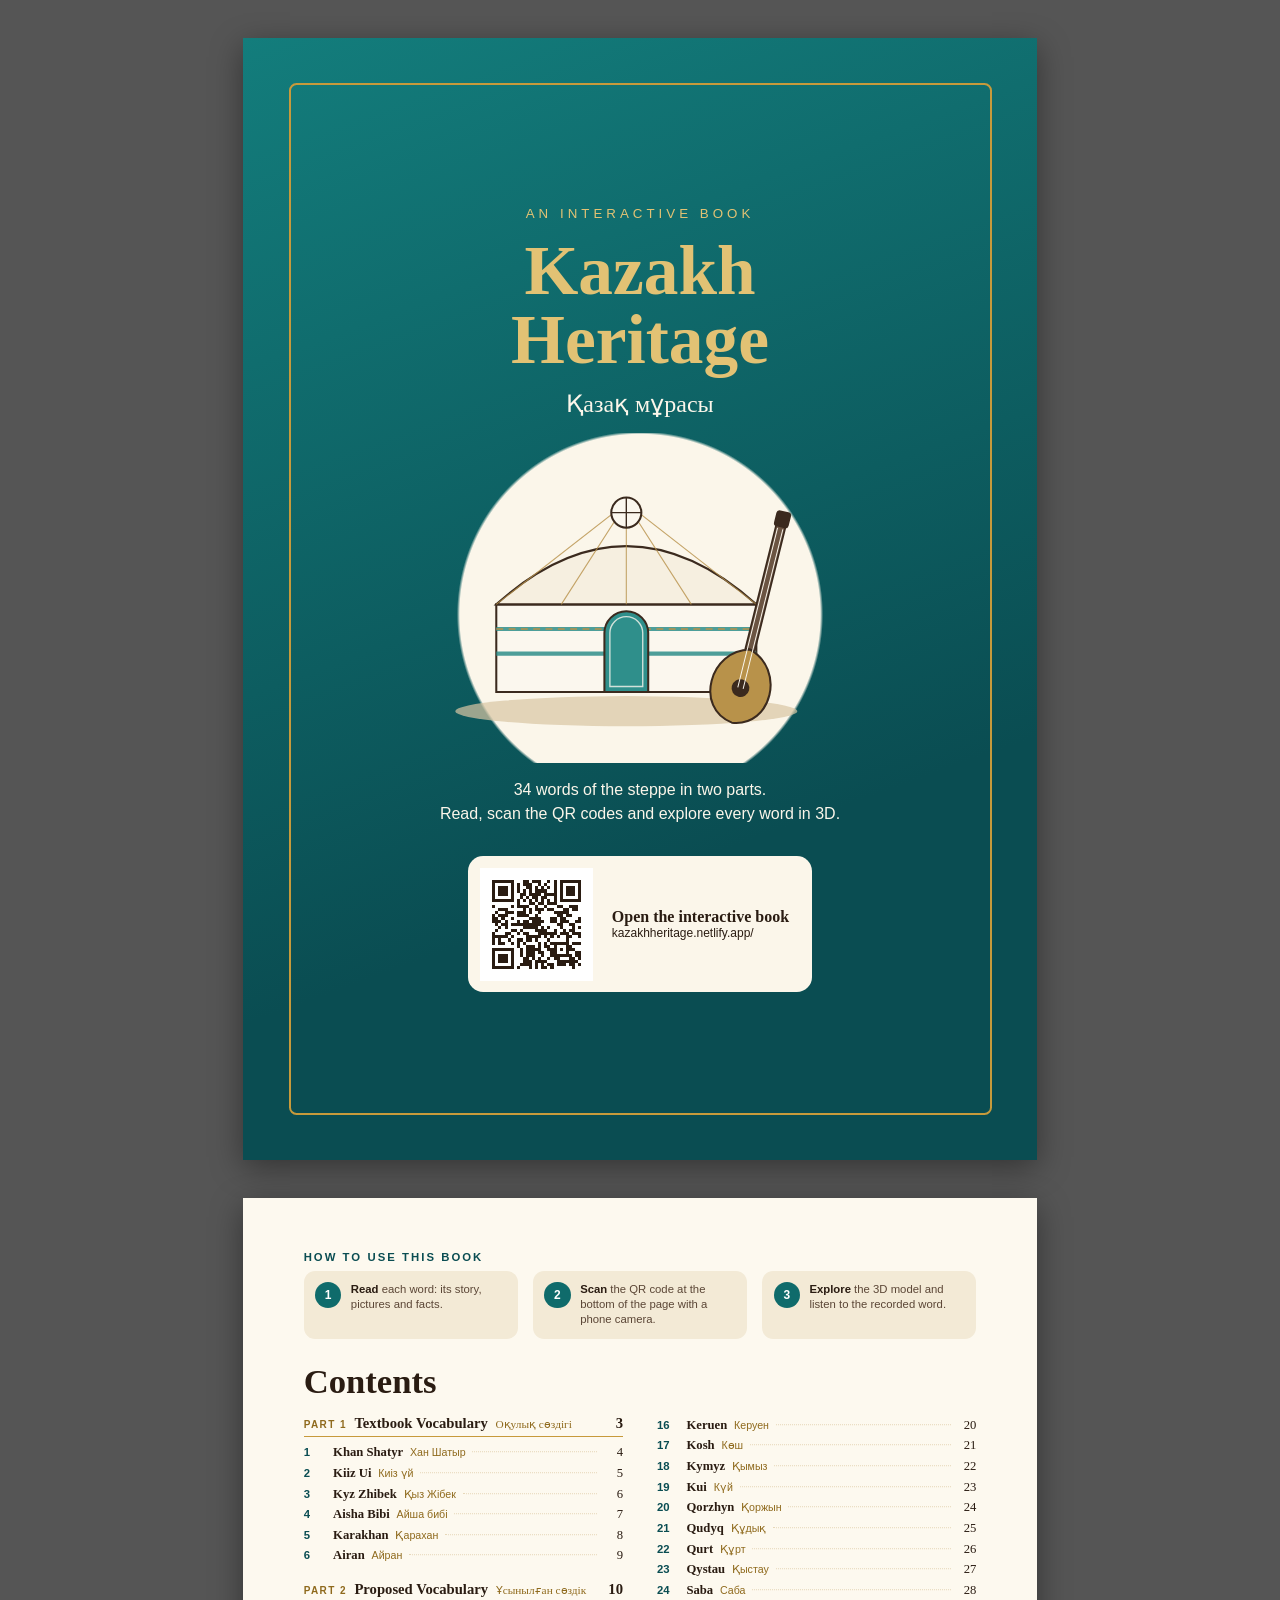
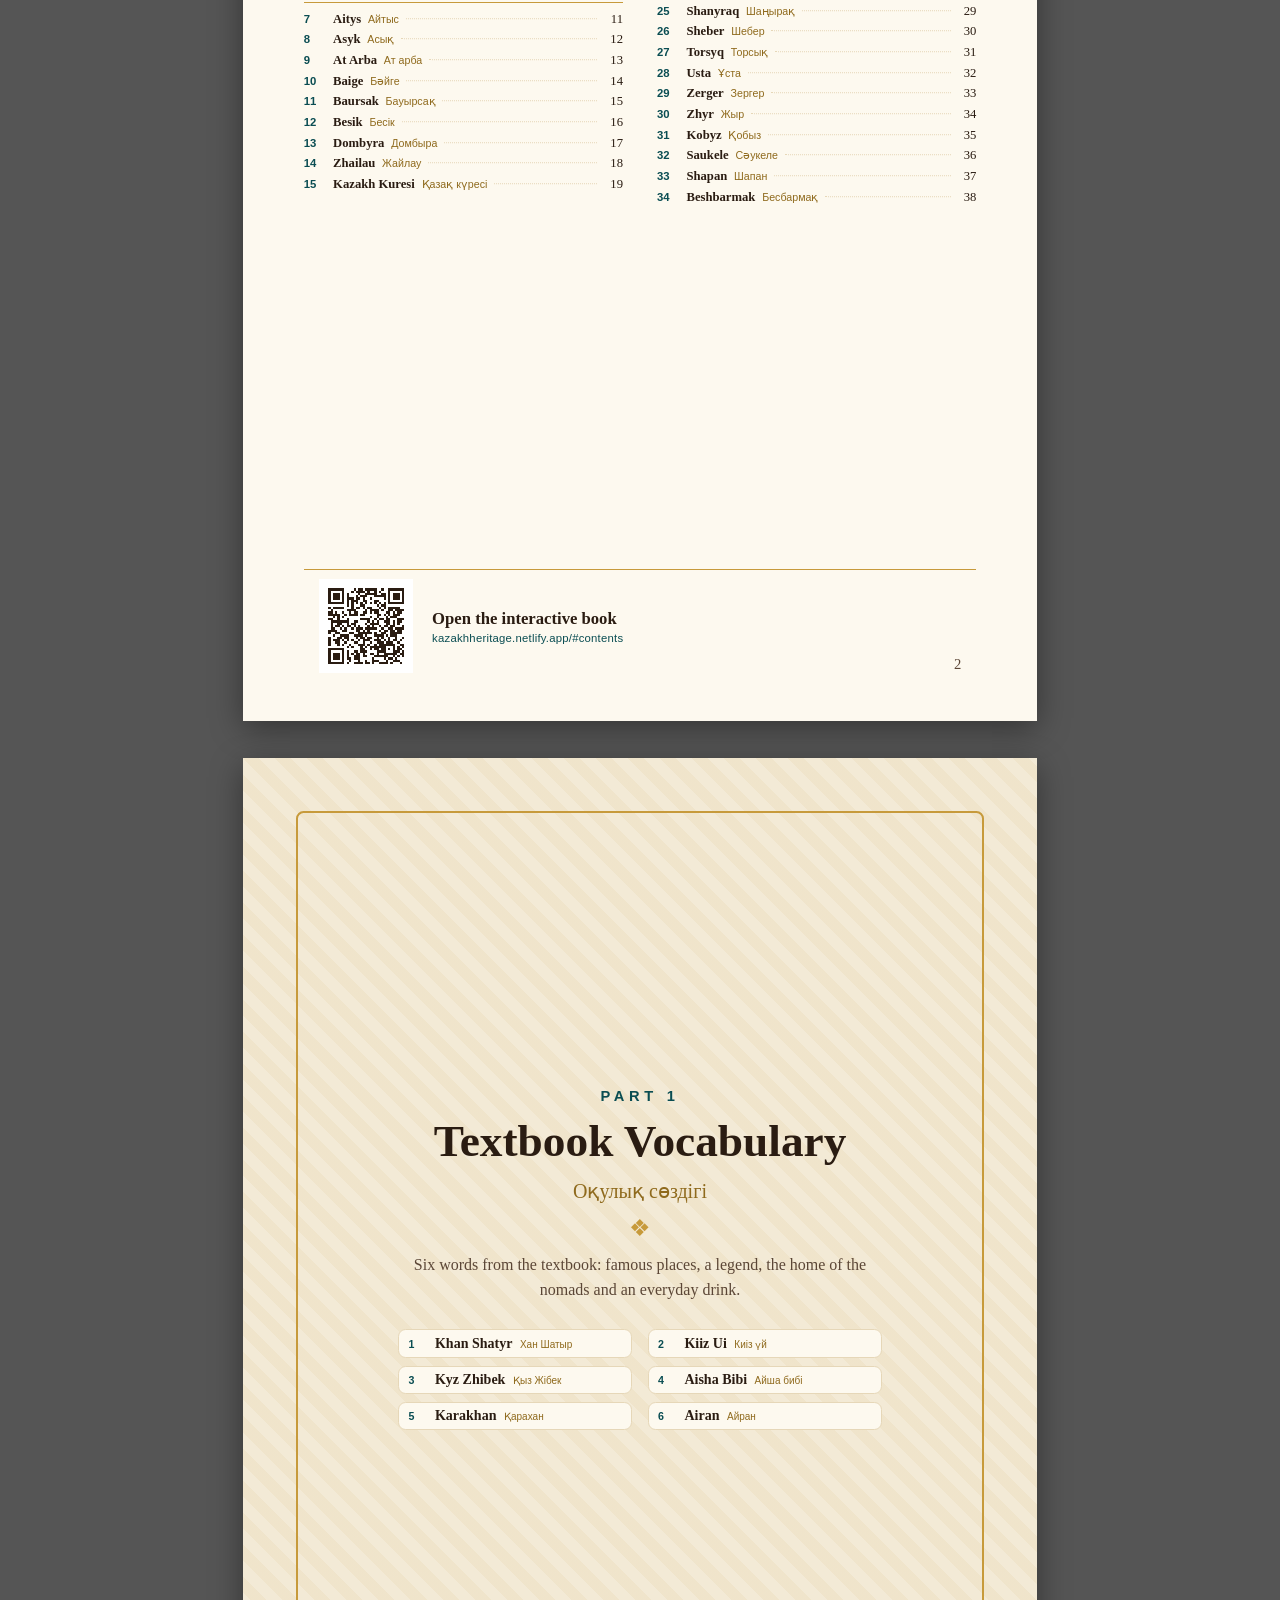
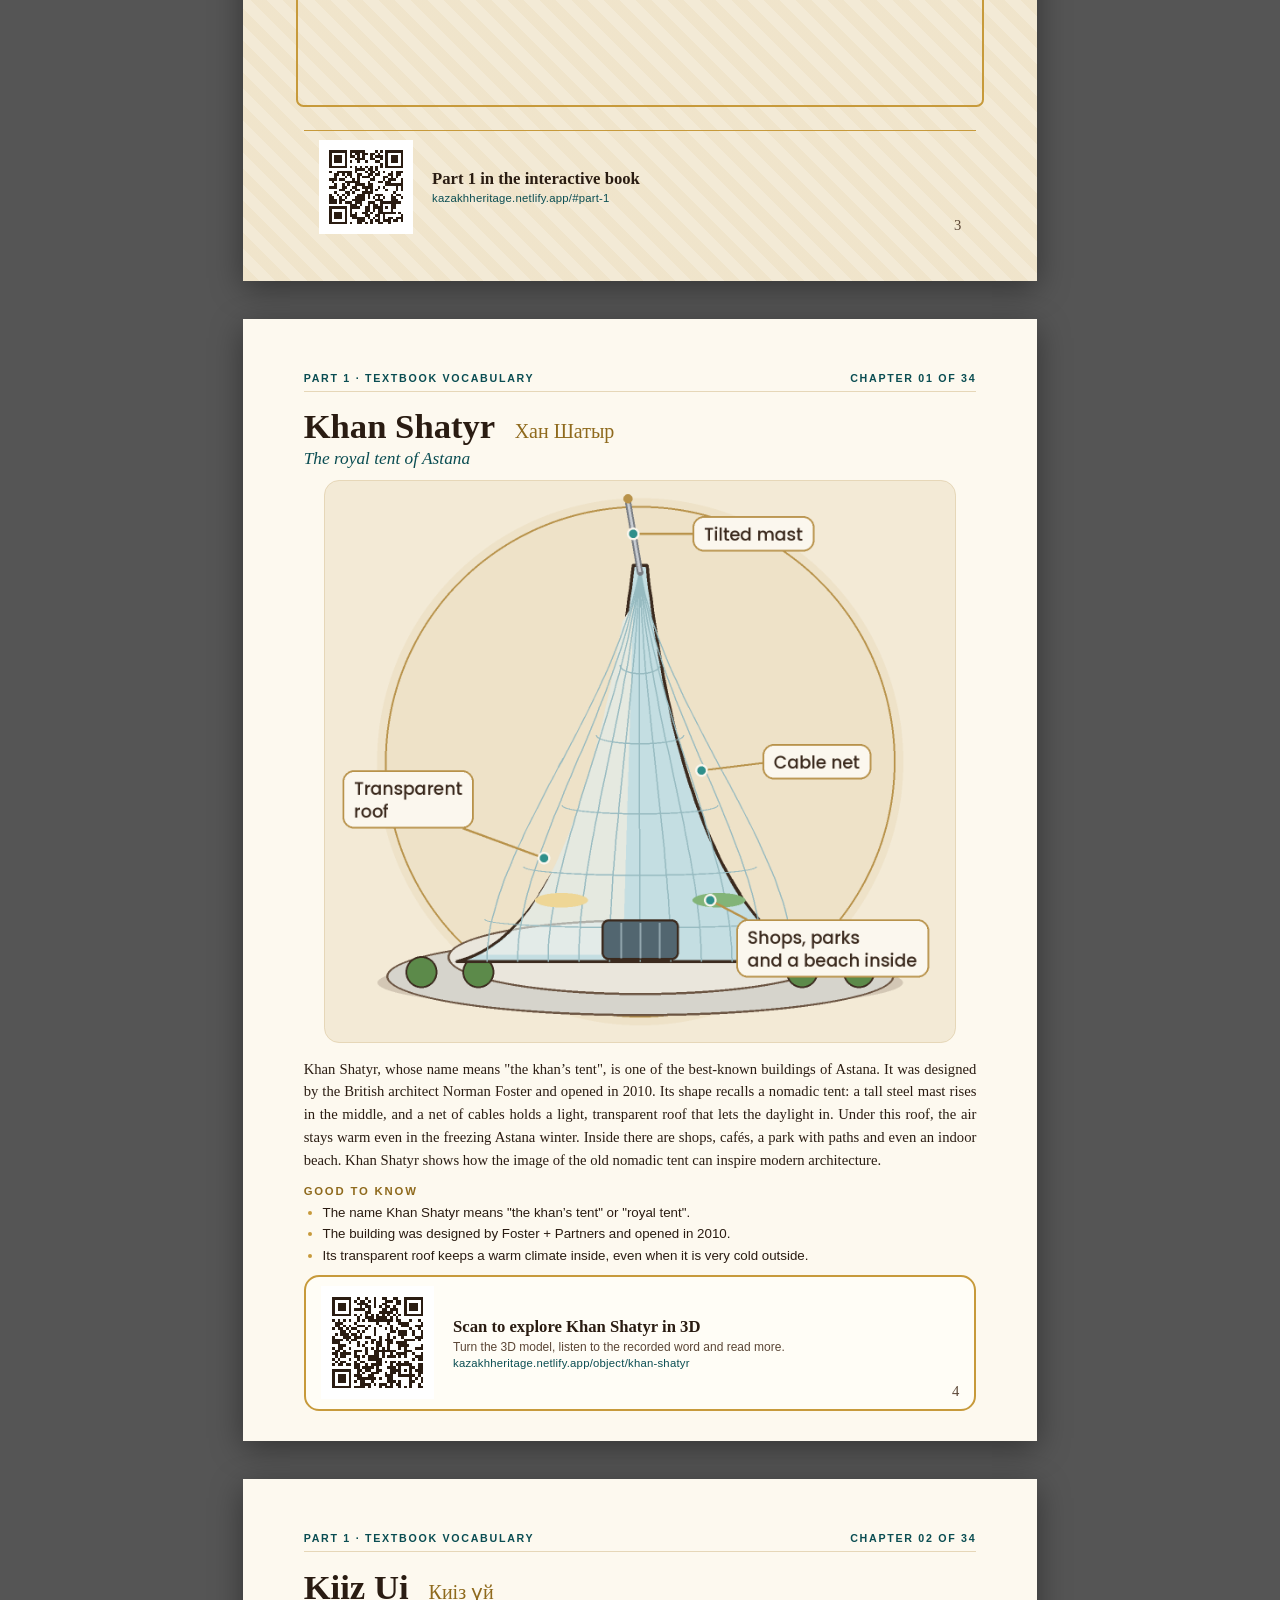
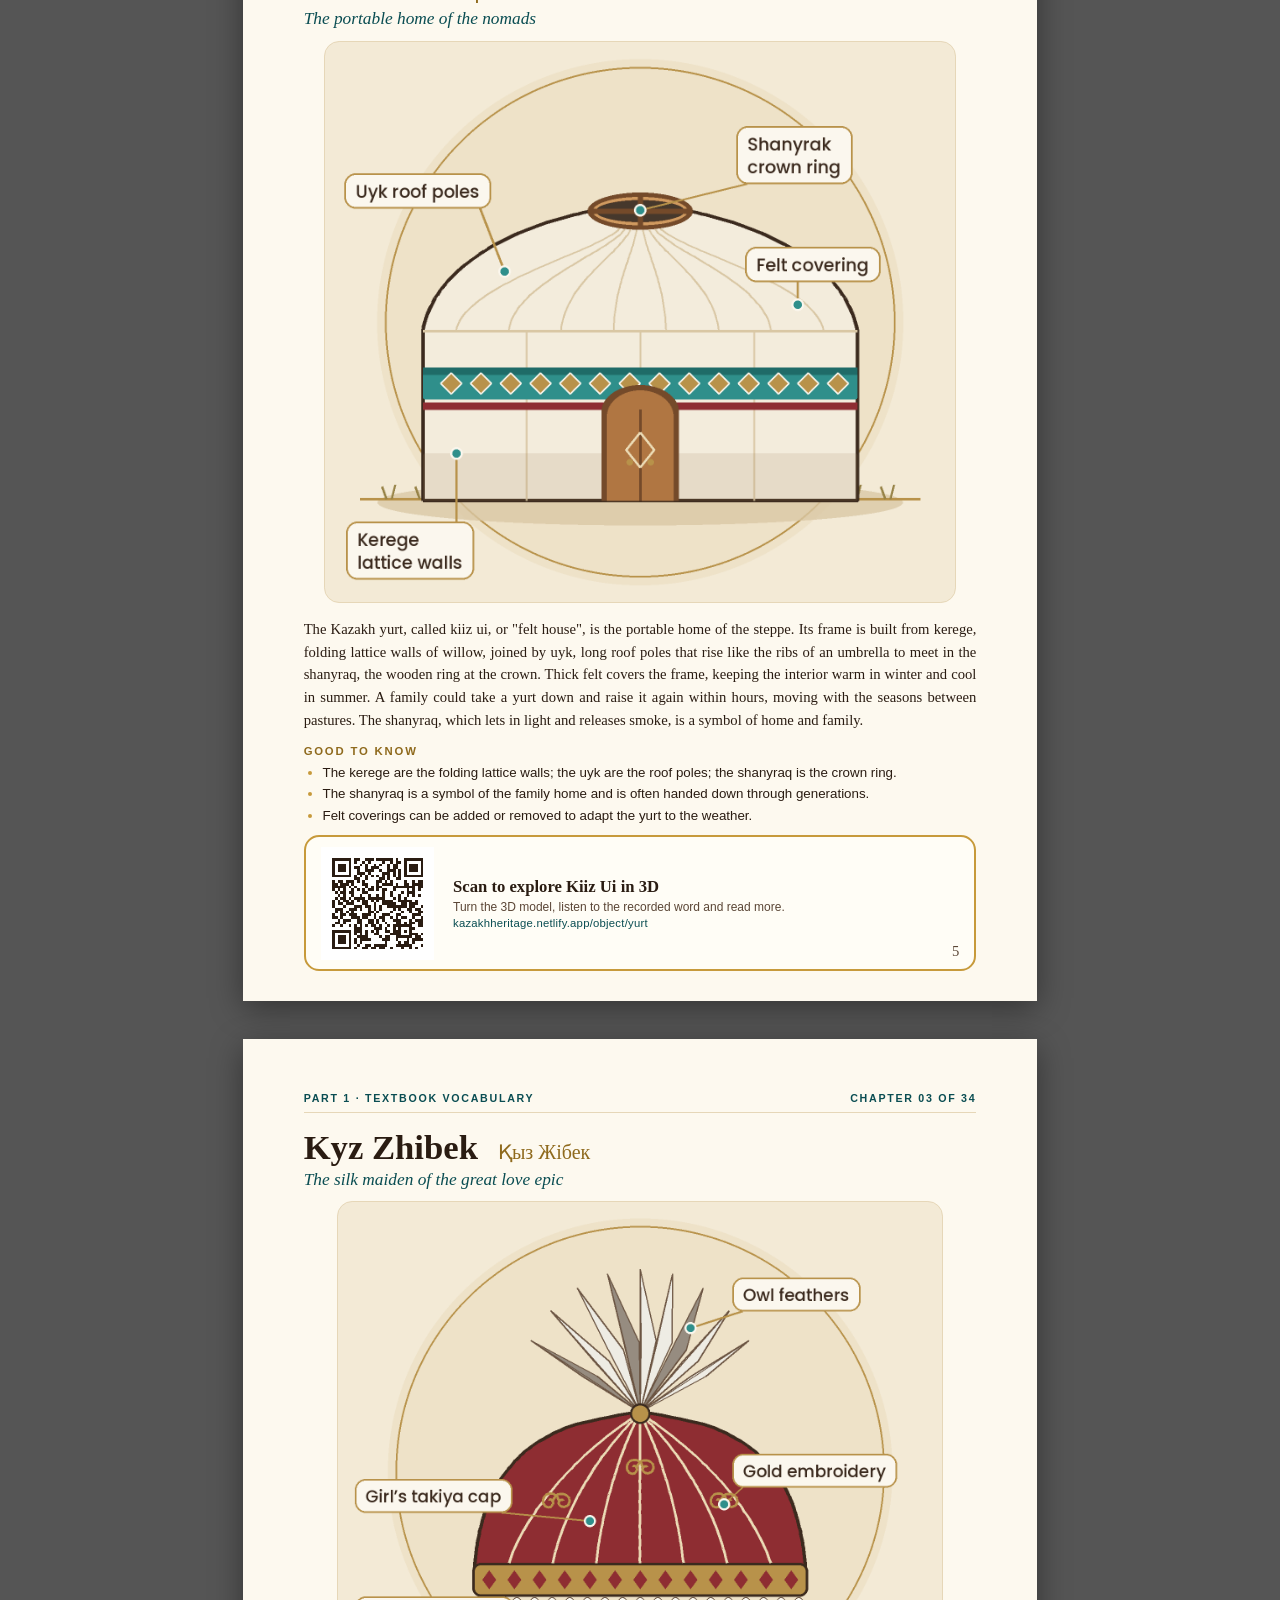
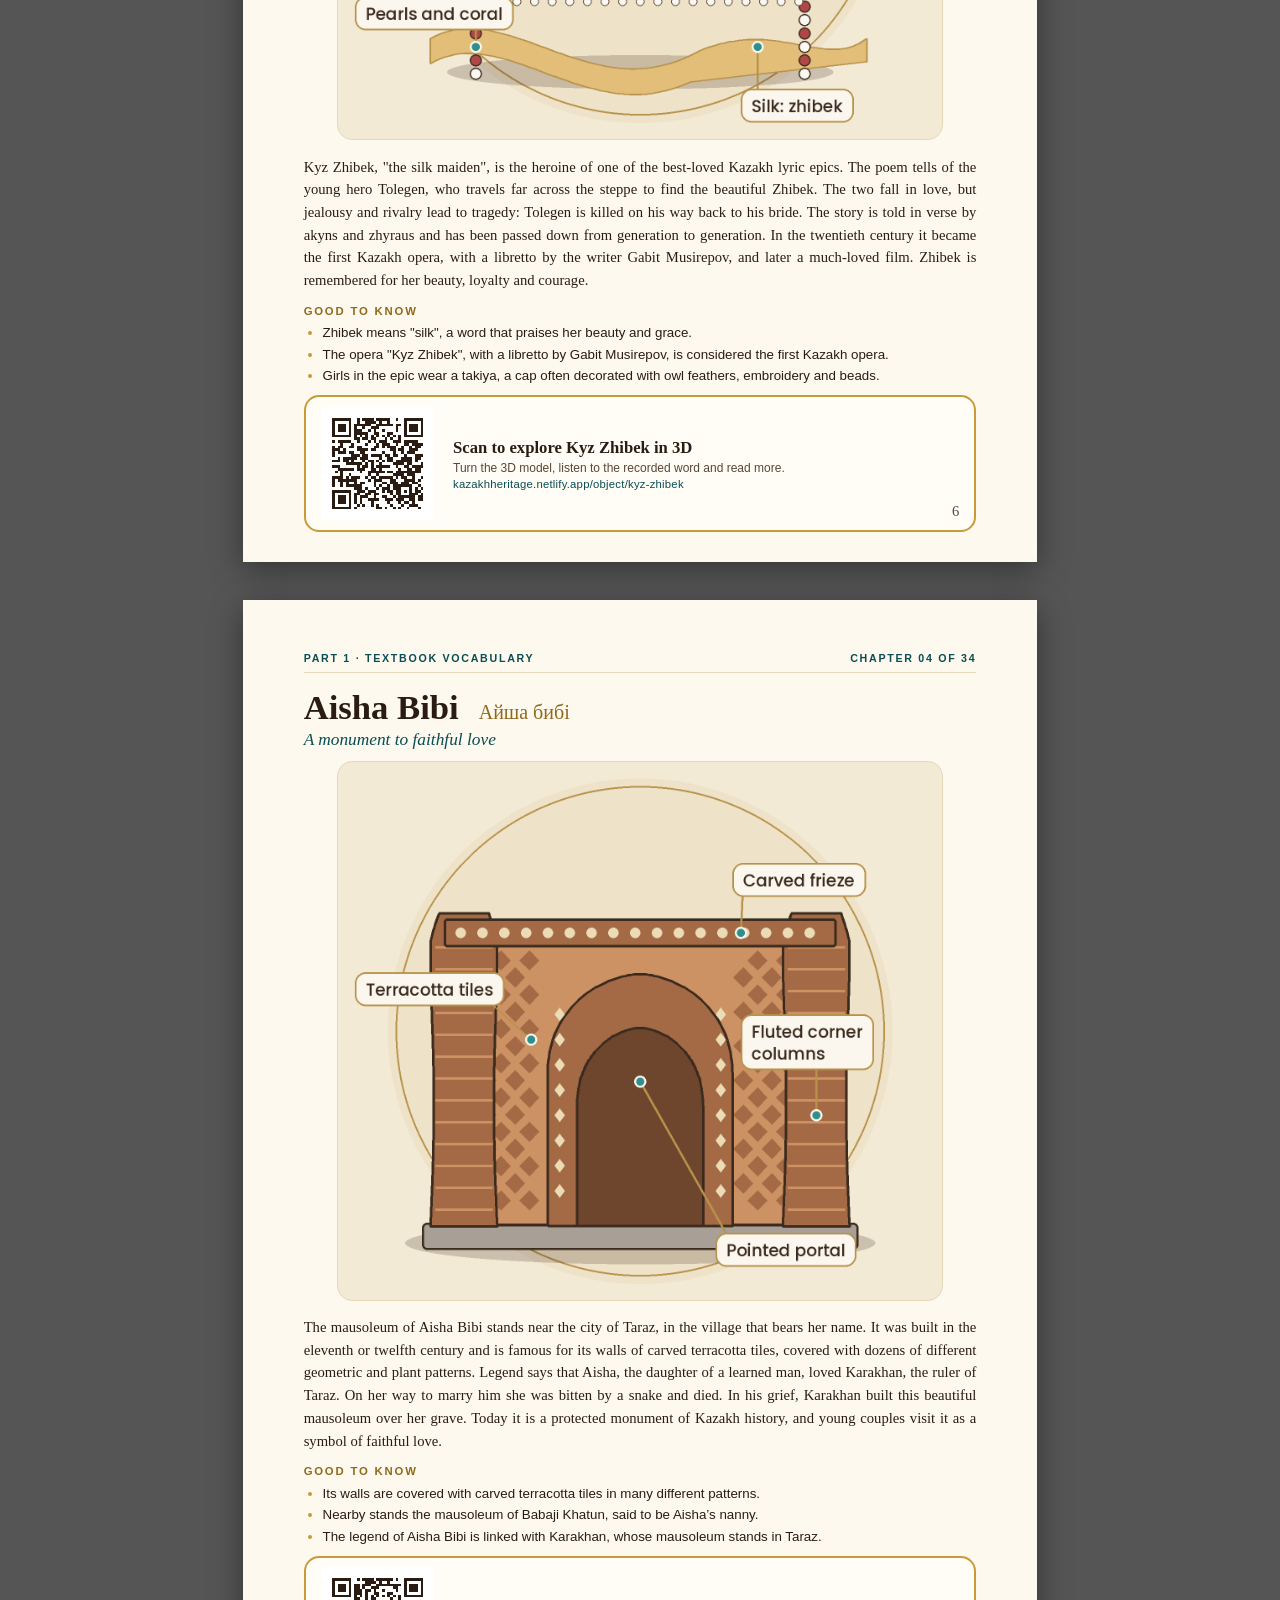
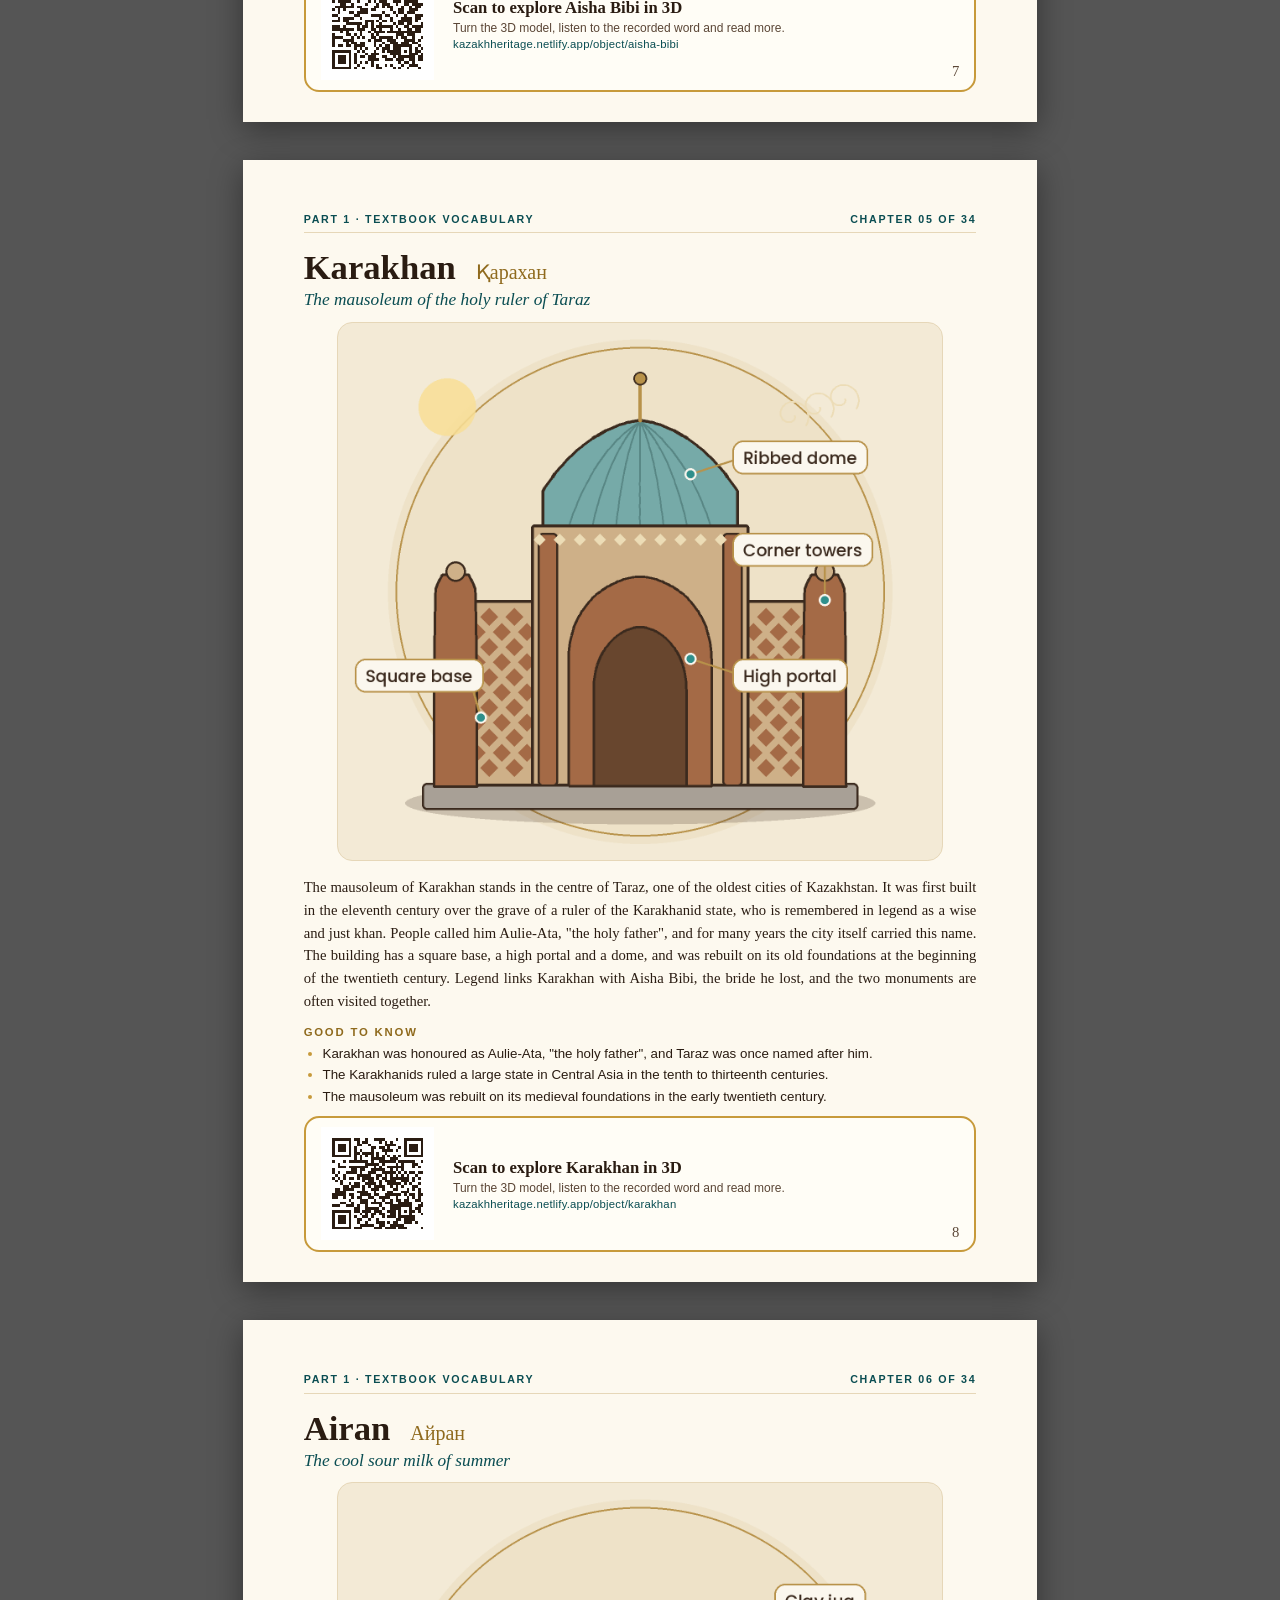
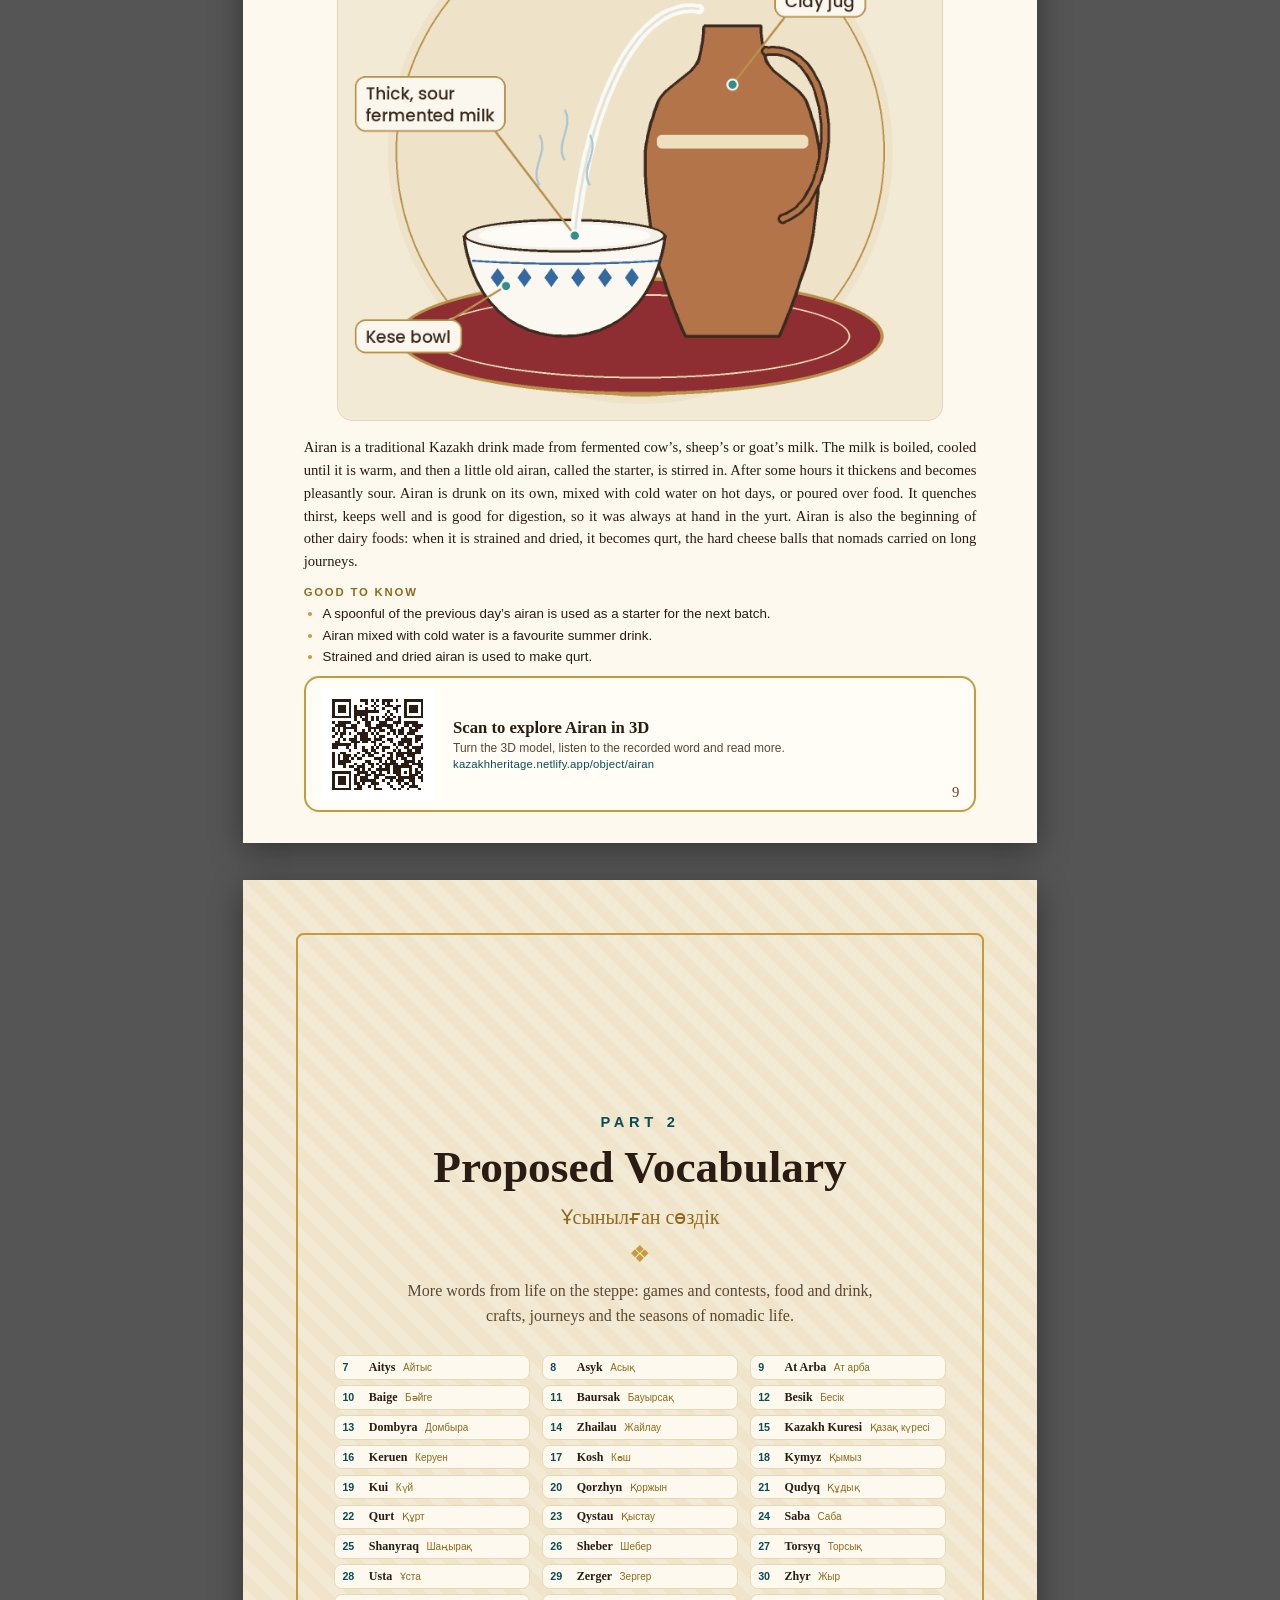
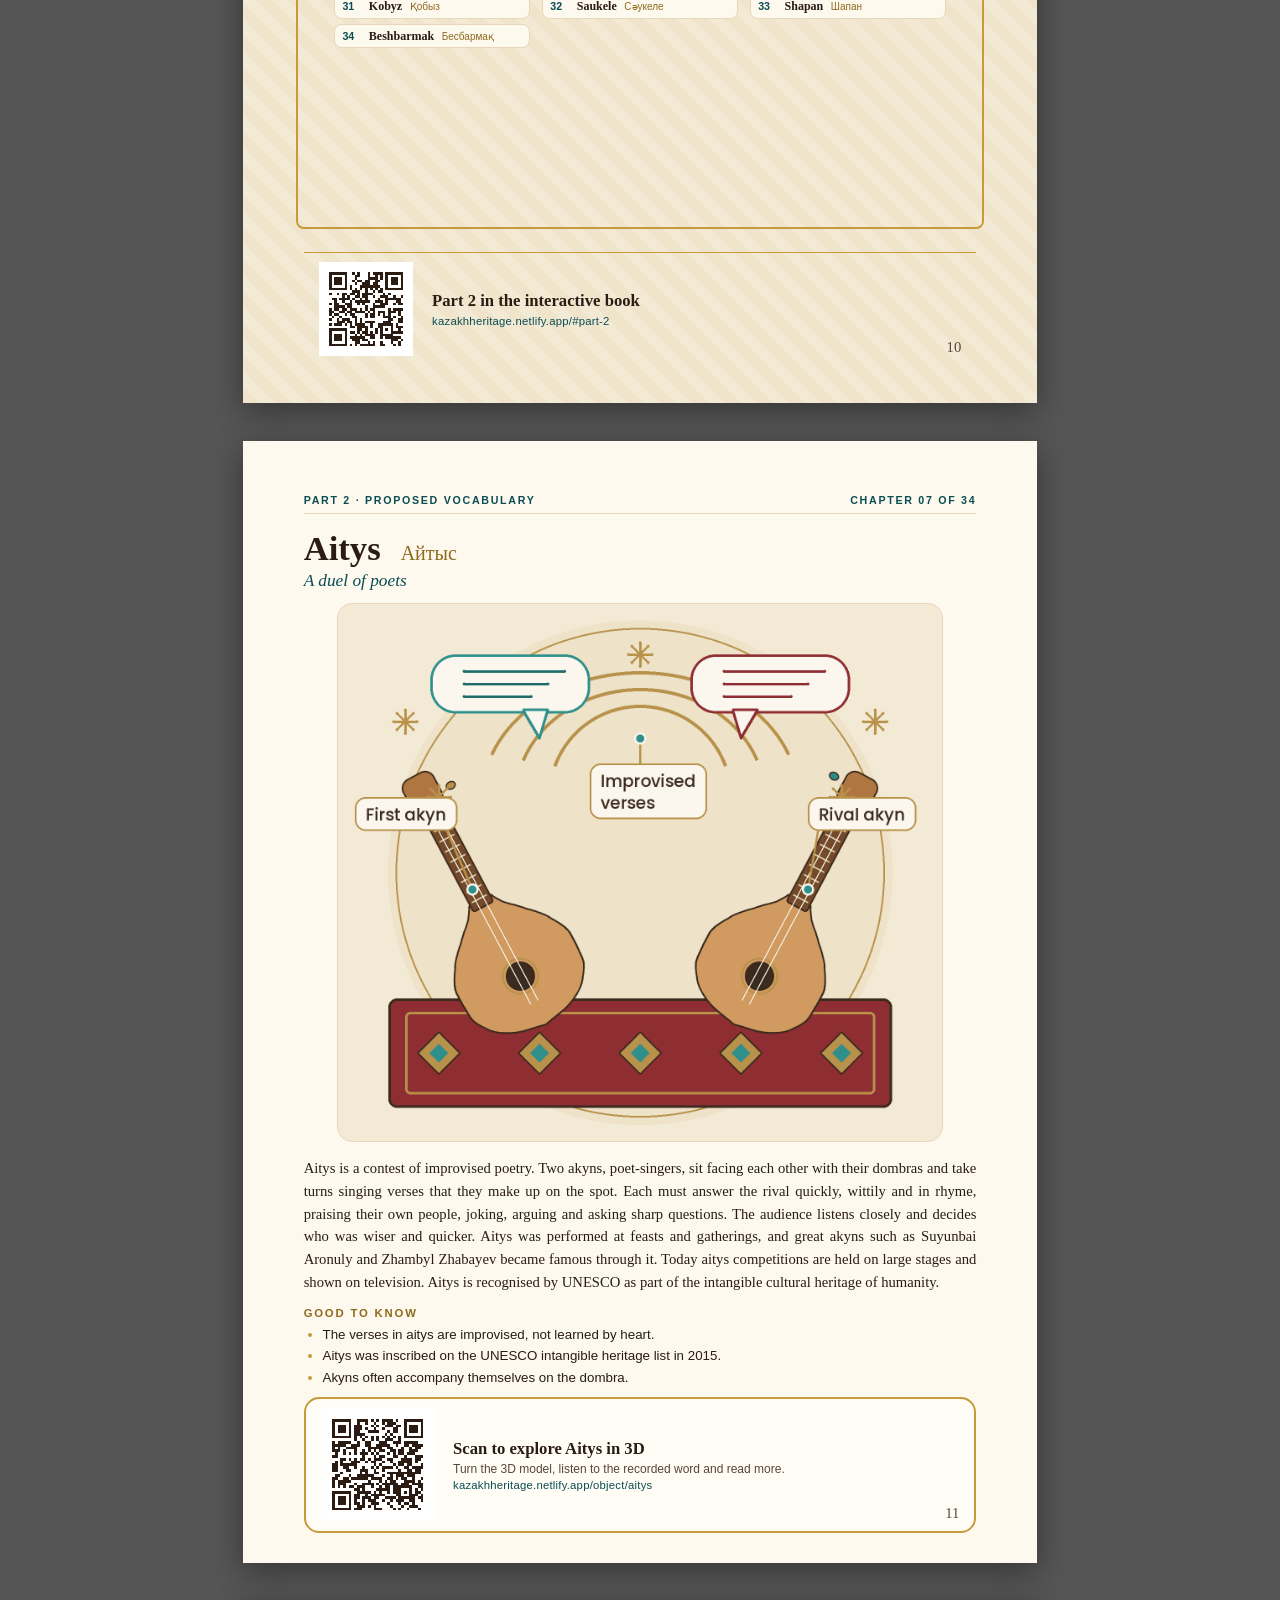
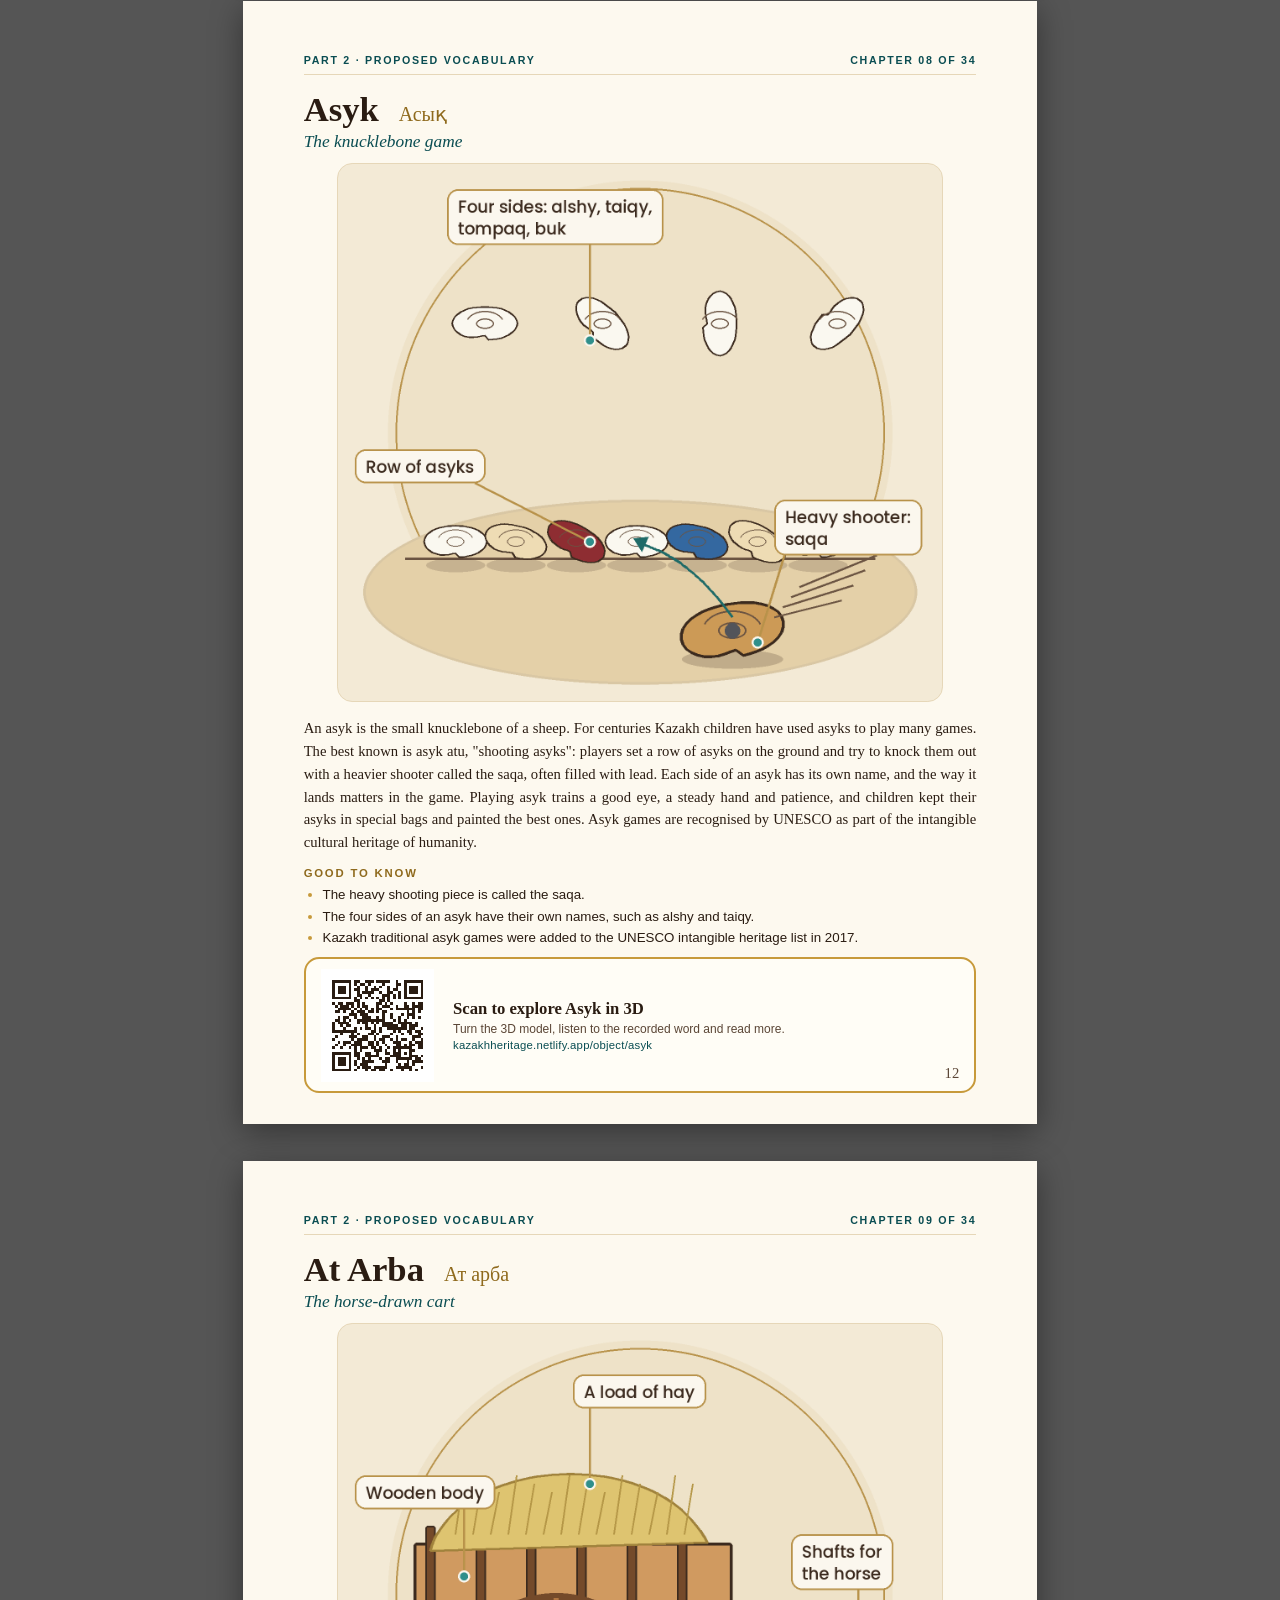
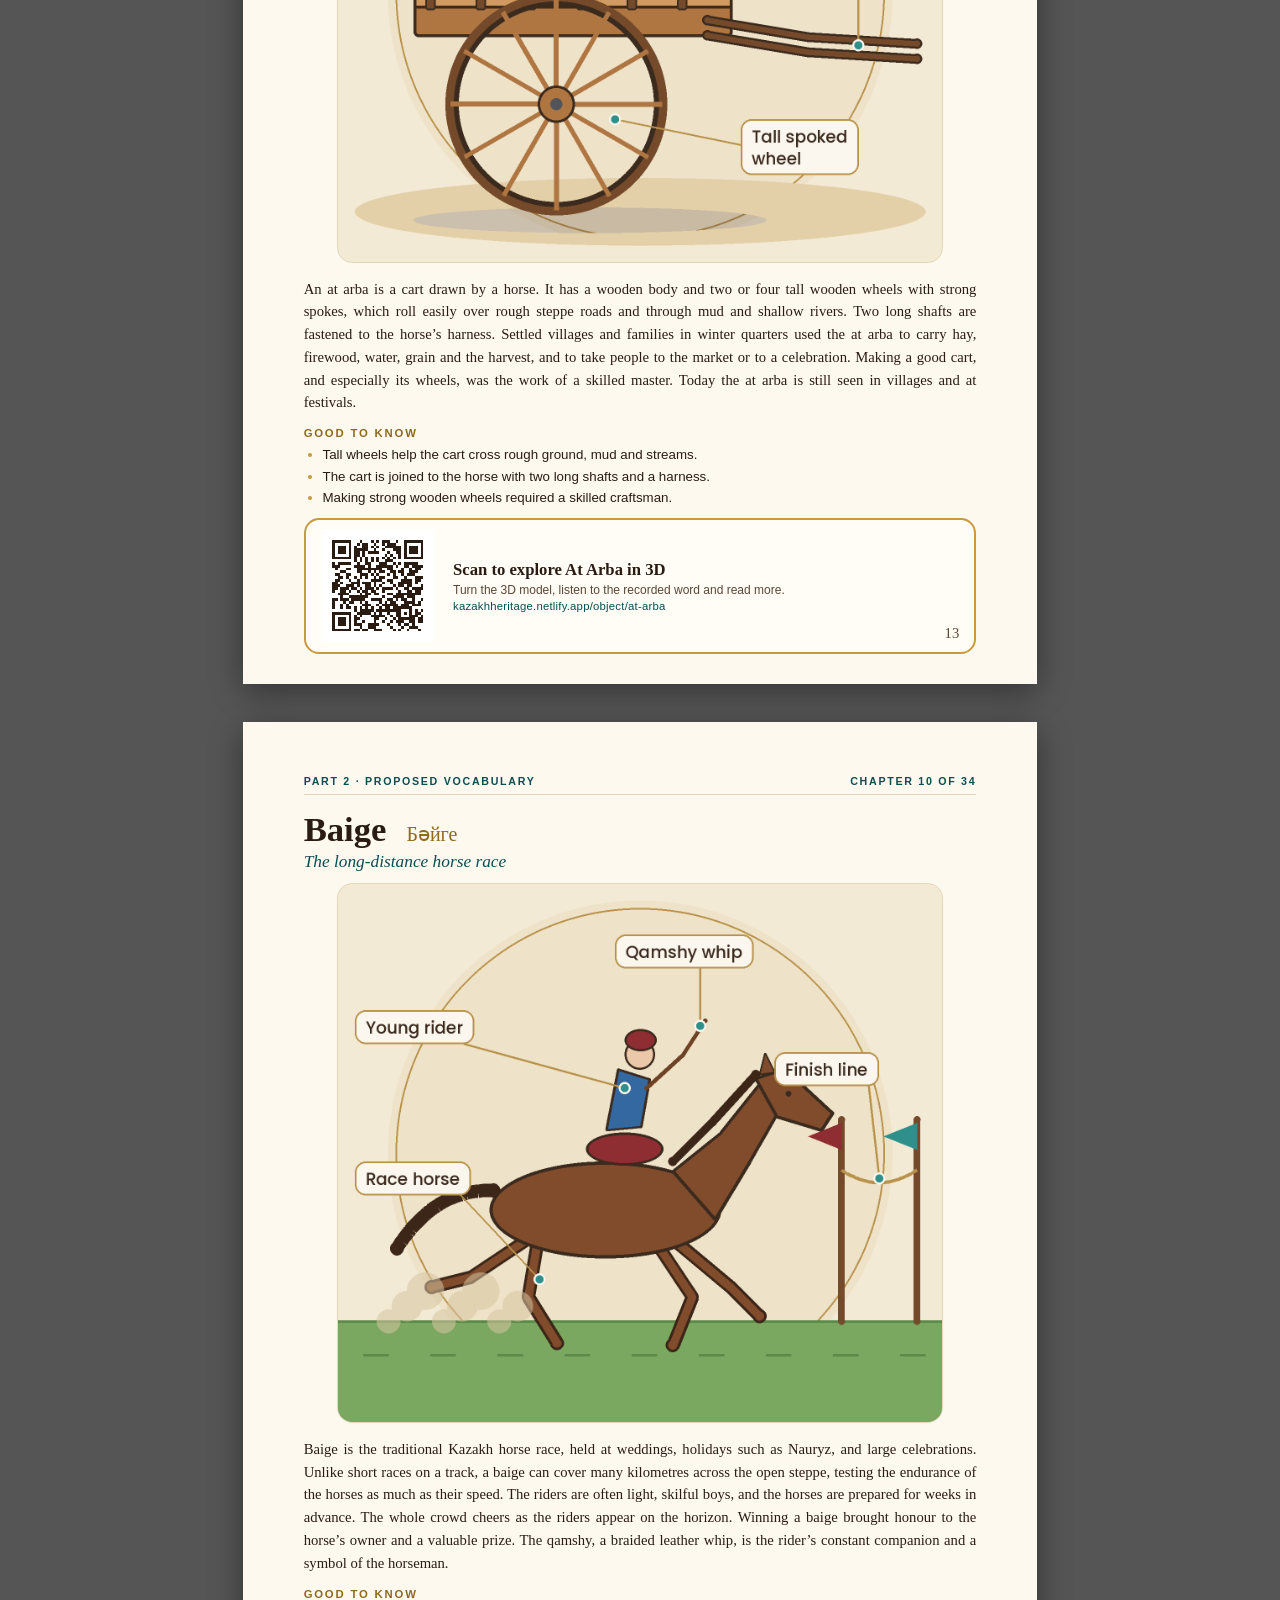
==== print/book.html @ deefb711 "Add printable A4 PDF with a QR code on every page Co-Authored-By: Claude Opus 5.5 <noreply@anthropic" ====
<!doctype html>
<html lang="en"><head><meta charset="utf-8">
<title>Kazakh Heritage — printable book</title>
<link rel="stylesheet" href="print.css">
</head><body>
<section class="page cover">
    <div class="frame">
      <p class="kick">An interactive book</p>
      <h1>Kazakh<br>Heritage</h1>
      <p class="native">Қазақ мұрасы</p>
      <div class="hero"><img src="../media/images/hero.svg" alt=""></div>
      <p class="sub">34 words of the steppe in two parts.<br>Read, scan the QR codes and explore every word in 3D.</p>
      <div class="cover-qr"><div class="qr"><svg xmlns="http://www.w3.org/2000/svg" viewBox="0 0 37 37" shape-rendering="crispEdges" role="img" aria-label="Open the interactive book"><rect width="37" height="37" fill="#ffffff"/><path d="M4,4h1v1h-1zM5,4h1v1h-1zM6,4h1v1h-1zM7,4h1v1h-1zM8,4h1v1h-1zM9,4h1v1h-1zM10,4h1v1h-1zM14,4h1v1h-1zM15,4h1v1h-1zM17,4h1v1h-1zM18,4h1v1h-1zM19,4h1v1h-1zM22,4h1v1h-1zM24,4h1v1h-1zM26,4h1v1h-1zM27,4h1v1h-1zM28,4h1v1h-1zM29,4h1v1h-1zM30,4h1v1h-1zM31,4h1v1h-1zM32,4h1v1h-1zM4,5h1v1h-1zM10,5h1v1h-1zM12,5h1v1h-1zM14,5h1v1h-1zM15,5h1v1h-1zM16,5h1v1h-1zM19,5h1v1h-1zM21,5h1v1h-1zM24,5h1v1h-1zM26,5h1v1h-1zM32,5h1v1h-1zM4,6h1v1h-1zM6,6h1v1h-1zM7,6h1v1h-1zM8,6h1v1h-1zM10,6h1v1h-1zM12,6h1v1h-1zM15,6h1v1h-1zM16,6h1v1h-1zM18,6h1v1h-1zM20,6h1v1h-1zM22,6h1v1h-1zM24,6h1v1h-1zM26,6h1v1h-1zM28,6h1v1h-1zM29,6h1v1h-1zM30,6h1v1h-1zM32,6h1v1h-1zM4,7h1v1h-1zM6,7h1v1h-1zM7,7h1v1h-1zM8,7h1v1h-1zM10,7h1v1h-1zM12,7h1v1h-1zM14,7h1v1h-1zM16,7h1v1h-1zM18,7h1v1h-1zM19,7h1v1h-1zM20,7h1v1h-1zM21,7h1v1h-1zM24,7h1v1h-1zM26,7h1v1h-1zM28,7h1v1h-1zM29,7h1v1h-1zM30,7h1v1h-1zM32,7h1v1h-1zM4,8h1v1h-1zM6,8h1v1h-1zM7,8h1v1h-1zM8,8h1v1h-1zM10,8h1v1h-1zM13,8h1v1h-1zM14,8h1v1h-1zM16,8h1v1h-1zM17,8h1v1h-1zM18,8h1v1h-1zM19,8h1v1h-1zM21,8h1v1h-1zM22,8h1v1h-1zM23,8h1v1h-1zM24,8h1v1h-1zM26,8h1v1h-1zM28,8h1v1h-1zM29,8h1v1h-1zM30,8h1v1h-1zM32,8h1v1h-1zM4,9h1v1h-1zM10,9h1v1h-1zM13,9h1v1h-1zM15,9h1v1h-1zM17,9h1v1h-1zM18,9h1v1h-1zM20,9h1v1h-1zM21,9h1v1h-1zM24,9h1v1h-1zM26,9h1v1h-1zM32,9h1v1h-1zM4,10h1v1h-1zM5,10h1v1h-1zM6,10h1v1h-1zM7,10h1v1h-1zM8,10h1v1h-1zM9,10h1v1h-1zM10,10h1v1h-1zM12,10h1v1h-1zM14,10h1v1h-1zM16,10h1v1h-1zM18,10h1v1h-1zM20,10h1v1h-1zM22,10h1v1h-1zM24,10h1v1h-1zM26,10h1v1h-1zM27,10h1v1h-1zM28,10h1v1h-1zM29,10h1v1h-1zM30,10h1v1h-1zM31,10h1v1h-1zM32,10h1v1h-1zM12,11h1v1h-1zM16,11h1v1h-1zM17,11h1v1h-1zM19,11h1v1h-1zM20,11h1v1h-1zM22,11h1v1h-1zM23,11h1v1h-1zM24,11h1v1h-1zM4,12h1v1h-1zM10,12h1v1h-1zM12,12h1v1h-1zM13,12h1v1h-1zM14,12h1v1h-1zM15,12h1v1h-1zM18,12h1v1h-1zM21,12h1v1h-1zM25,12h1v1h-1zM26,12h1v1h-1zM29,12h1v1h-1zM30,12h1v1h-1zM31,12h1v1h-1zM6,13h1v1h-1zM7,13h1v1h-1zM8,13h1v1h-1zM14,13h1v1h-1zM16,13h1v1h-1zM18,13h1v1h-1zM19,13h1v1h-1zM20,13h1v1h-1zM22,13h1v1h-1zM23,13h1v1h-1zM27,13h1v1h-1zM28,13h1v1h-1zM30,13h1v1h-1zM31,13h1v1h-1zM5,14h1v1h-1zM8,14h1v1h-1zM9,14h1v1h-1zM10,14h1v1h-1zM12,14h1v1h-1zM13,14h1v1h-1zM14,14h1v1h-1zM16,14h1v1h-1zM19,14h1v1h-1zM24,14h1v1h-1zM25,14h1v1h-1zM26,14h1v1h-1zM27,14h1v1h-1zM28,14h1v1h-1zM4,15h1v1h-1zM6,15h1v1h-1zM7,15h1v1h-1zM8,15h1v1h-1zM12,15h1v1h-1zM13,15h1v1h-1zM14,15h1v1h-1zM15,15h1v1h-1zM18,15h1v1h-1zM25,15h1v1h-1zM26,15h1v1h-1zM28,15h1v1h-1zM29,15h1v1h-1zM4,16h1v1h-1zM5,16h1v1h-1zM7,16h1v1h-1zM10,16h1v1h-1zM16,16h1v1h-1zM17,16h1v1h-1zM18,16h1v1h-1zM19,16h1v1h-1zM23,16h1v1h-1zM24,16h1v1h-1zM26,16h1v1h-1zM27,16h1v1h-1zM32,16h1v1h-1zM4,17h1v1h-1zM5,17h1v1h-1zM6,17h1v1h-1zM8,17h1v1h-1zM12,17h1v1h-1zM14,17h1v1h-1zM15,17h1v1h-1zM17,17h1v1h-1zM18,17h1v1h-1zM19,17h1v1h-1zM20,17h1v1h-1zM23,17h1v1h-1zM24,17h1v1h-1zM26,17h1v1h-1zM27,17h1v1h-1zM28,17h1v1h-1zM31,17h1v1h-1zM32,17h1v1h-1zM5,18h1v1h-1zM7,18h1v1h-1zM8,18h1v1h-1zM10,18h1v1h-1zM11,18h1v1h-1zM12,18h1v1h-1zM13,18h1v1h-1zM14,18h1v1h-1zM15,18h1v1h-1zM16,18h1v1h-1zM17,18h1v1h-1zM18,18h1v1h-1zM19,18h1v1h-1zM25,18h1v1h-1zM26,18h1v1h-1zM29,18h1v1h-1zM30,18h1v1h-1zM6,19h1v1h-1zM8,19h1v1h-1zM14,19h1v1h-1zM15,19h1v1h-1zM16,19h1v1h-1zM17,19h1v1h-1zM18,19h1v1h-1zM20,19h1v1h-1zM22,19h1v1h-1zM26,19h1v1h-1zM30,19h1v1h-1zM32,19h1v1h-1zM5,20h1v1h-1zM10,20h1v1h-1zM11,20h1v1h-1zM13,20h1v1h-1zM18,20h1v1h-1zM19,20h1v1h-1zM20,20h1v1h-1zM21,20h1v1h-1zM24,20h1v1h-1zM27,20h1v1h-1zM29,20h1v1h-1zM30,20h1v1h-1zM4,21h1v1h-1zM8,21h1v1h-1zM9,21h1v1h-1zM12,21h1v1h-1zM14,21h1v1h-1zM15,21h1v1h-1zM19,21h1v1h-1zM20,21h1v1h-1zM21,21h1v1h-1zM22,21h1v1h-1zM23,21h1v1h-1zM24,21h1v1h-1zM26,21h1v1h-1zM27,21h1v1h-1zM28,21h1v1h-1zM30,21h1v1h-1zM31,21h1v1h-1zM32,21h1v1h-1zM4,22h1v1h-1zM5,22h1v1h-1zM6,22h1v1h-1zM7,22h1v1h-1zM8,22h1v1h-1zM10,22h1v1h-1zM15,22h1v1h-1zM16,22h1v1h-1zM17,22h1v1h-1zM18,22h1v1h-1zM19,22h1v1h-1zM21,22h1v1h-1zM23,22h1v1h-1zM25,22h1v1h-1zM28,22h1v1h-1zM29,22h1v1h-1zM32,22h1v1h-1zM4,23h1v1h-1zM6,23h1v1h-1zM9,23h1v1h-1zM12,23h1v1h-1zM13,23h1v1h-1zM15,23h1v1h-1zM16,23h1v1h-1zM18,23h1v1h-1zM22,23h1v1h-1zM28,23h1v1h-1zM4,24h1v1h-1zM6,24h1v1h-1zM7,24h1v1h-1zM10,24h1v1h-1zM12,24h1v1h-1zM14,24h1v1h-1zM19,24h1v1h-1zM21,24h1v1h-1zM23,24h1v1h-1zM24,24h1v1h-1zM25,24h1v1h-1zM26,24h1v1h-1zM27,24h1v1h-1zM28,24h1v1h-1zM30,24h1v1h-1zM31,24h1v1h-1zM32,24h1v1h-1zM12,25h1v1h-1zM15,25h1v1h-1zM16,25h1v1h-1zM17,25h1v1h-1zM19,25h1v1h-1zM21,25h1v1h-1zM22,25h1v1h-1zM24,25h1v1h-1zM28,25h1v1h-1zM29,25h1v1h-1zM4,26h1v1h-1zM5,26h1v1h-1zM6,26h1v1h-1zM7,26h1v1h-1zM8,26h1v1h-1zM9,26h1v1h-1zM10,26h1v1h-1zM13,26h1v1h-1zM15,26h1v1h-1zM16,26h1v1h-1zM17,26h1v1h-1zM18,26h1v1h-1zM19,26h1v1h-1zM22,26h1v1h-1zM23,26h1v1h-1zM24,26h1v1h-1zM26,26h1v1h-1zM28,26h1v1h-1zM29,26h1v1h-1zM30,26h1v1h-1zM4,27h1v1h-1zM10,27h1v1h-1zM13,27h1v1h-1zM15,27h1v1h-1zM16,27h1v1h-1zM17,27h1v1h-1zM19,27h1v1h-1zM20,27h1v1h-1zM23,27h1v1h-1zM24,27h1v1h-1zM28,27h1v1h-1zM31,27h1v1h-1zM32,27h1v1h-1zM4,28h1v1h-1zM6,28h1v1h-1zM7,28h1v1h-1zM8,28h1v1h-1zM10,28h1v1h-1zM13,28h1v1h-1zM15,28h1v1h-1zM16,28h1v1h-1zM17,28h1v1h-1zM20,28h1v1h-1zM23,28h1v1h-1zM24,28h1v1h-1zM25,28h1v1h-1zM26,28h1v1h-1zM27,28h1v1h-1zM28,28h1v1h-1zM29,28h1v1h-1zM31,28h1v1h-1zM32,28h1v1h-1zM4,29h1v1h-1zM6,29h1v1h-1zM7,29h1v1h-1zM8,29h1v1h-1zM10,29h1v1h-1zM14,29h1v1h-1zM15,29h1v1h-1zM17,29h1v1h-1zM19,29h1v1h-1zM22,29h1v1h-1zM24,29h1v1h-1zM25,29h1v1h-1zM29,29h1v1h-1zM30,29h1v1h-1zM32,29h1v1h-1zM4,30h1v1h-1zM6,30h1v1h-1zM7,30h1v1h-1zM8,30h1v1h-1zM10,30h1v1h-1zM14,30h1v1h-1zM15,30h1v1h-1zM16,30h1v1h-1zM18,30h1v1h-1zM19,30h1v1h-1zM20,30h1v1h-1zM21,30h1v1h-1zM25,30h1v1h-1zM26,30h1v1h-1zM27,30h1v1h-1zM28,30h1v1h-1zM29,30h1v1h-1zM30,30h1v1h-1zM31,30h1v1h-1zM4,31h1v1h-1zM10,31h1v1h-1zM13,31h1v1h-1zM14,31h1v1h-1zM15,31h1v1h-1zM16,31h1v1h-1zM18,31h1v1h-1zM20,31h1v1h-1zM22,31h1v1h-1zM23,31h1v1h-1zM25,31h1v1h-1zM26,31h1v1h-1zM27,31h1v1h-1zM29,31h1v1h-1zM30,31h1v1h-1zM32,31h1v1h-1zM4,32h1v1h-1zM5,32h1v1h-1zM6,32h1v1h-1zM7,32h1v1h-1zM8,32h1v1h-1zM9,32h1v1h-1zM10,32h1v1h-1zM12,32h1v1h-1zM16,32h1v1h-1zM18,32h1v1h-1zM20,32h1v1h-1zM21,32h1v1h-1zM23,32h1v1h-1zM30,32h1v1h-1z" fill="#2a1c12"/></svg></div><p><strong>Open the interactive book</strong><br>kazakhheritage.netlify.app/</p></div>
    </div>
  </section>
<section class="page">
    <div class="body">
      <p class="kicker">How to use this book</p>
      <div class="how">
        <div><b>1</b><p><strong>Read</strong> each word: its story, pictures and facts.</p></div>
        <div><b>2</b><p><strong>Scan</strong> the QR code at the bottom of the page with a phone camera.</p></div>
        <div><b>3</b><p><strong>Explore</strong> the 3D model and listen to the recorded word.</p></div>
      </div>
      <h2 class="title">Contents</h2>
      <div class="toc-cols">
    <div class="toc-part"><span>Part 1</span> Textbook Vocabulary <em lang="kk">Оқулық сөздігі</em><b>3</b></div>
    <ol class="toc">
      <li><span class="n">1</span><span class="t">Khan Shatyr</span><span class="k" lang="kk">Хан Шатыр</span><span class="dots"></span><span class="pg">4</span></li>
      <li><span class="n">2</span><span class="t">Kiiz Ui</span><span class="k" lang="kk">Киіз үй</span><span class="dots"></span><span class="pg">5</span></li>
      <li><span class="n">3</span><span class="t">Kyz Zhibek</span><span class="k" lang="kk">Қыз Жібек</span><span class="dots"></span><span class="pg">6</span></li>
      <li><span class="n">4</span><span class="t">Aisha Bibi</span><span class="k" lang="kk">Айша бибі</span><span class="dots"></span><span class="pg">7</span></li>
      <li><span class="n">5</span><span class="t">Karakhan</span><span class="k" lang="kk">Қарахан</span><span class="dots"></span><span class="pg">8</span></li>
      <li><span class="n">6</span><span class="t">Airan</span><span class="k" lang="kk">Айран</span><span class="dots"></span><span class="pg">9</span></li>
    </ol>
    <div class="toc-part"><span>Part 2</span> Proposed Vocabulary <em lang="kk">Ұсынылған сөздік</em><b>10</b></div>
    <ol class="toc">
      <li><span class="n">7</span><span class="t">Aitys</span><span class="k" lang="kk">Айтыс</span><span class="dots"></span><span class="pg">11</span></li>
      <li><span class="n">8</span><span class="t">Asyk</span><span class="k" lang="kk">Асық</span><span class="dots"></span><span class="pg">12</span></li>
      <li><span class="n">9</span><span class="t">At Arba</span><span class="k" lang="kk">Ат арба</span><span class="dots"></span><span class="pg">13</span></li>
      <li><span class="n">10</span><span class="t">Baige</span><span class="k" lang="kk">Бәйге</span><span class="dots"></span><span class="pg">14</span></li>
      <li><span class="n">11</span><span class="t">Baursak</span><span class="k" lang="kk">Бауырсақ</span><span class="dots"></span><span class="pg">15</span></li>
      <li><span class="n">12</span><span class="t">Besik</span><span class="k" lang="kk">Бесік</span><span class="dots"></span><span class="pg">16</span></li>
      <li><span class="n">13</span><span class="t">Dombyra</span><span class="k" lang="kk">Домбыра</span><span class="dots"></span><span class="pg">17</span></li>
      <li><span class="n">14</span><span class="t">Zhailau</span><span class="k" lang="kk">Жайлау</span><span class="dots"></span><span class="pg">18</span></li>
      <li><span class="n">15</span><span class="t">Kazakh Kuresi</span><span class="k" lang="kk">Қазақ күресі</span><span class="dots"></span><span class="pg">19</span></li>
      <li><span class="n">16</span><span class="t">Keruen</span><span class="k" lang="kk">Керуен</span><span class="dots"></span><span class="pg">20</span></li>
      <li><span class="n">17</span><span class="t">Kosh</span><span class="k" lang="kk">Көш</span><span class="dots"></span><span class="pg">21</span></li>
      <li><span class="n">18</span><span class="t">Kymyz</span><span class="k" lang="kk">Қымыз</span><span class="dots"></span><span class="pg">22</span></li>
      <li><span class="n">19</span><span class="t">Kui</span><span class="k" lang="kk">Күй</span><span class="dots"></span><span class="pg">23</span></li>
      <li><span class="n">20</span><span class="t">Qorzhyn</span><span class="k" lang="kk">Қоржын</span><span class="dots"></span><span class="pg">24</span></li>
      <li><span class="n">21</span><span class="t">Qudyq</span><span class="k" lang="kk">Құдық</span><span class="dots"></span><span class="pg">25</span></li>
      <li><span class="n">22</span><span class="t">Qurt</span><span class="k" lang="kk">Құрт</span><span class="dots"></span><span class="pg">26</span></li>
      <li><span class="n">23</span><span class="t">Qystau</span><span class="k" lang="kk">Қыстау</span><span class="dots"></span><span class="pg">27</span></li>
      <li><span class="n">24</span><span class="t">Saba</span><span class="k" lang="kk">Саба</span><span class="dots"></span><span class="pg">28</span></li>
      <li><span class="n">25</span><span class="t">Shanyraq</span><span class="k" lang="kk">Шаңырақ</span><span class="dots"></span><span class="pg">29</span></li>
      <li><span class="n">26</span><span class="t">Sheber</span><span class="k" lang="kk">Шебер</span><span class="dots"></span><span class="pg">30</span></li>
      <li><span class="n">27</span><span class="t">Torsyq</span><span class="k" lang="kk">Торсық</span><span class="dots"></span><span class="pg">31</span></li>
      <li><span class="n">28</span><span class="t">Usta</span><span class="k" lang="kk">Ұста</span><span class="dots"></span><span class="pg">32</span></li>
      <li><span class="n">29</span><span class="t">Zerger</span><span class="k" lang="kk">Зергер</span><span class="dots"></span><span class="pg">33</span></li>
      <li><span class="n">30</span><span class="t">Zhyr</span><span class="k" lang="kk">Жыр</span><span class="dots"></span><span class="pg">34</span></li>
      <li><span class="n">31</span><span class="t">Kobyz</span><span class="k" lang="kk">Қобыз</span><span class="dots"></span><span class="pg">35</span></li>
      <li><span class="n">32</span><span class="t">Saukele</span><span class="k" lang="kk">Сәукеле</span><span class="dots"></span><span class="pg">36</span></li>
      <li><span class="n">33</span><span class="t">Shapan</span><span class="k" lang="kk">Шапан</span><span class="dots"></span><span class="pg">37</span></li>
      <li><span class="n">34</span><span class="t">Beshbarmak</span><span class="k" lang="kk">Бесбармақ</span><span class="dots"></span><span class="pg">38</span></li>
    </ol></div>
    </div>
    
  <footer class="foot">
    <div class="qr"><svg xmlns="http://www.w3.org/2000/svg" viewBox="0 0 41 41" shape-rendering="crispEdges" role="img" aria-label="Open the interactive book"><rect width="41" height="41" fill="#ffffff"/><path d="M4,4h1v1h-1zM5,4h1v1h-1zM6,4h1v1h-1zM7,4h1v1h-1zM8,4h1v1h-1zM9,4h1v1h-1zM10,4h1v1h-1zM15,4h1v1h-1zM17,4h1v1h-1zM18,4h1v1h-1zM20,4h1v1h-1zM21,4h1v1h-1zM22,4h1v1h-1zM23,4h1v1h-1zM24,4h1v1h-1zM27,4h1v1h-1zM30,4h1v1h-1zM31,4h1v1h-1zM32,4h1v1h-1zM33,4h1v1h-1zM34,4h1v1h-1zM35,4h1v1h-1zM36,4h1v1h-1zM4,5h1v1h-1zM10,5h1v1h-1zM14,5h1v1h-1zM16,5h1v1h-1zM17,5h1v1h-1zM18,5h1v1h-1zM19,5h1v1h-1zM21,5h1v1h-1zM24,5h1v1h-1zM26,5h1v1h-1zM30,5h1v1h-1zM36,5h1v1h-1zM4,6h1v1h-1zM6,6h1v1h-1zM7,6h1v1h-1zM8,6h1v1h-1zM10,6h1v1h-1zM12,6h1v1h-1zM17,6h1v1h-1zM20,6h1v1h-1zM21,6h1v1h-1zM22,6h1v1h-1zM23,6h1v1h-1zM24,6h1v1h-1zM27,6h1v1h-1zM28,6h1v1h-1zM30,6h1v1h-1zM32,6h1v1h-1zM33,6h1v1h-1zM34,6h1v1h-1zM36,6h1v1h-1zM4,7h1v1h-1zM6,7h1v1h-1zM7,7h1v1h-1zM8,7h1v1h-1zM10,7h1v1h-1zM12,7h1v1h-1zM16,7h1v1h-1zM18,7h1v1h-1zM19,7h1v1h-1zM20,7h1v1h-1zM24,7h1v1h-1zM25,7h1v1h-1zM26,7h1v1h-1zM27,7h1v1h-1zM28,7h1v1h-1zM30,7h1v1h-1zM32,7h1v1h-1zM33,7h1v1h-1zM34,7h1v1h-1zM36,7h1v1h-1zM4,8h1v1h-1zM6,8h1v1h-1zM7,8h1v1h-1zM8,8h1v1h-1zM10,8h1v1h-1zM12,8h1v1h-1zM13,8h1v1h-1zM14,8h1v1h-1zM16,8h1v1h-1zM17,8h1v1h-1zM19,8h1v1h-1zM22,8h1v1h-1zM28,8h1v1h-1zM30,8h1v1h-1zM32,8h1v1h-1zM33,8h1v1h-1zM34,8h1v1h-1zM36,8h1v1h-1zM4,9h1v1h-1zM10,9h1v1h-1zM12,9h1v1h-1zM14,9h1v1h-1zM15,9h1v1h-1zM16,9h1v1h-1zM19,9h1v1h-1zM20,9h1v1h-1zM24,9h1v1h-1zM25,9h1v1h-1zM30,9h1v1h-1zM36,9h1v1h-1zM4,10h1v1h-1zM5,10h1v1h-1zM6,10h1v1h-1zM7,10h1v1h-1zM8,10h1v1h-1zM9,10h1v1h-1zM10,10h1v1h-1zM12,10h1v1h-1zM14,10h1v1h-1zM16,10h1v1h-1zM18,10h1v1h-1zM20,10h1v1h-1zM22,10h1v1h-1zM24,10h1v1h-1zM26,10h1v1h-1zM28,10h1v1h-1zM30,10h1v1h-1zM31,10h1v1h-1zM32,10h1v1h-1zM33,10h1v1h-1zM34,10h1v1h-1zM35,10h1v1h-1zM36,10h1v1h-1zM12,11h1v1h-1zM14,11h1v1h-1zM18,11h1v1h-1zM19,11h1v1h-1zM25,11h1v1h-1zM27,11h1v1h-1zM28,11h1v1h-1zM4,12h1v1h-1zM6,12h1v1h-1zM7,12h1v1h-1zM8,12h1v1h-1zM9,12h1v1h-1zM10,12h1v1h-1zM14,12h1v1h-1zM16,12h1v1h-1zM17,12h1v1h-1zM19,12h1v1h-1zM21,12h1v1h-1zM22,12h1v1h-1zM26,12h1v1h-1zM28,12h1v1h-1zM30,12h1v1h-1zM31,12h1v1h-1zM32,12h1v1h-1zM33,12h1v1h-1zM34,12h1v1h-1zM5,13h1v1h-1zM12,13h1v1h-1zM13,13h1v1h-1zM14,13h1v1h-1zM15,13h1v1h-1zM20,13h1v1h-1zM22,13h1v1h-1zM23,13h1v1h-1zM24,13h1v1h-1zM25,13h1v1h-1zM27,13h1v1h-1zM30,13h1v1h-1zM31,13h1v1h-1zM33,13h1v1h-1zM34,13h1v1h-1zM35,13h1v1h-1zM36,13h1v1h-1zM4,14h1v1h-1zM5,14h1v1h-1zM7,14h1v1h-1zM10,14h1v1h-1zM13,14h1v1h-1zM15,14h1v1h-1zM16,14h1v1h-1zM19,14h1v1h-1zM20,14h1v1h-1zM22,14h1v1h-1zM24,14h1v1h-1zM25,14h1v1h-1zM29,14h1v1h-1zM30,14h1v1h-1zM32,14h1v1h-1zM34,14h1v1h-1zM35,14h1v1h-1zM4,15h1v1h-1zM5,15h1v1h-1zM6,15h1v1h-1zM7,15h1v1h-1zM8,15h1v1h-1zM11,15h1v1h-1zM13,15h1v1h-1zM14,15h1v1h-1zM15,15h1v1h-1zM16,15h1v1h-1zM18,15h1v1h-1zM19,15h1v1h-1zM25,15h1v1h-1zM26,15h1v1h-1zM28,15h1v1h-1zM30,15h1v1h-1zM32,15h1v1h-1zM33,15h1v1h-1zM34,15h1v1h-1zM6,16h1v1h-1zM8,16h1v1h-1zM10,16h1v1h-1zM22,16h1v1h-1zM25,16h1v1h-1zM29,16h1v1h-1zM31,16h1v1h-1zM32,16h1v1h-1zM33,16h1v1h-1zM4,17h1v1h-1zM5,17h1v1h-1zM8,17h1v1h-1zM12,17h1v1h-1zM18,17h1v1h-1zM19,17h1v1h-1zM20,17h1v1h-1zM21,17h1v1h-1zM24,17h1v1h-1zM26,17h1v1h-1zM27,17h1v1h-1zM29,17h1v1h-1zM30,17h1v1h-1zM34,17h1v1h-1zM35,17h1v1h-1zM36,17h1v1h-1zM5,18h1v1h-1zM6,18h1v1h-1zM7,18h1v1h-1zM8,18h1v1h-1zM9,18h1v1h-1zM10,18h1v1h-1zM11,18h1v1h-1zM12,18h1v1h-1zM15,18h1v1h-1zM16,18h1v1h-1zM21,18h1v1h-1zM23,18h1v1h-1zM25,18h1v1h-1zM28,18h1v1h-1zM29,18h1v1h-1zM30,18h1v1h-1zM32,18h1v1h-1zM34,18h1v1h-1zM35,18h1v1h-1zM5,19h1v1h-1zM8,19h1v1h-1zM9,19h1v1h-1zM12,19h1v1h-1zM14,19h1v1h-1zM15,19h1v1h-1zM20,19h1v1h-1zM22,19h1v1h-1zM23,19h1v1h-1zM24,19h1v1h-1zM25,19h1v1h-1zM29,19h1v1h-1zM30,19h1v1h-1zM32,19h1v1h-1zM34,19h1v1h-1zM5,20h1v1h-1zM7,20h1v1h-1zM8,20h1v1h-1zM10,20h1v1h-1zM12,20h1v1h-1zM13,20h1v1h-1zM15,20h1v1h-1zM17,20h1v1h-1zM21,20h1v1h-1zM23,20h1v1h-1zM26,20h1v1h-1zM28,20h1v1h-1zM29,20h1v1h-1zM31,20h1v1h-1zM32,20h1v1h-1zM36,20h1v1h-1zM5,21h1v1h-1zM6,21h1v1h-1zM9,21h1v1h-1zM11,21h1v1h-1zM14,21h1v1h-1zM16,21h1v1h-1zM17,21h1v1h-1zM18,21h1v1h-1zM20,21h1v1h-1zM21,21h1v1h-1zM22,21h1v1h-1zM23,21h1v1h-1zM24,21h1v1h-1zM27,21h1v1h-1zM30,21h1v1h-1zM31,21h1v1h-1zM33,21h1v1h-1zM34,21h1v1h-1zM35,21h1v1h-1zM36,21h1v1h-1zM4,22h1v1h-1zM5,22h1v1h-1zM6,22h1v1h-1zM7,22h1v1h-1zM10,22h1v1h-1zM11,22h1v1h-1zM16,22h1v1h-1zM17,22h1v1h-1zM19,22h1v1h-1zM21,22h1v1h-1zM26,22h1v1h-1zM28,22h1v1h-1zM29,22h1v1h-1zM31,22h1v1h-1zM32,22h1v1h-1zM34,22h1v1h-1zM35,22h1v1h-1zM4,23h1v1h-1zM7,23h1v1h-1zM8,23h1v1h-1zM13,23h1v1h-1zM14,23h1v1h-1zM17,23h1v1h-1zM18,23h1v1h-1zM19,23h1v1h-1zM20,23h1v1h-1zM21,23h1v1h-1zM22,23h1v1h-1zM24,23h1v1h-1zM27,23h1v1h-1zM28,23h1v1h-1zM31,23h1v1h-1zM32,23h1v1h-1zM33,23h1v1h-1zM34,23h1v1h-1zM35,23h1v1h-1zM6,24h1v1h-1zM9,24h1v1h-1zM10,24h1v1h-1zM11,24h1v1h-1zM12,24h1v1h-1zM15,24h1v1h-1zM16,24h1v1h-1zM17,24h1v1h-1zM18,24h1v1h-1zM20,24h1v1h-1zM24,24h1v1h-1zM25,24h1v1h-1zM26,24h1v1h-1zM27,24h1v1h-1zM29,24h1v1h-1zM31,24h1v1h-1zM32,24h1v1h-1zM33,24h1v1h-1zM4,25h1v1h-1zM8,25h1v1h-1zM9,25h1v1h-1zM11,25h1v1h-1zM12,25h1v1h-1zM16,25h1v1h-1zM18,25h1v1h-1zM19,25h1v1h-1zM21,25h1v1h-1zM22,25h1v1h-1zM25,25h1v1h-1zM27,25h1v1h-1zM30,25h1v1h-1zM33,25h1v1h-1zM36,25h1v1h-1zM4,26h1v1h-1zM6,26h1v1h-1zM7,26h1v1h-1zM8,26h1v1h-1zM10,26h1v1h-1zM12,26h1v1h-1zM14,26h1v1h-1zM17,26h1v1h-1zM19,26h1v1h-1zM20,26h1v1h-1zM21,26h1v1h-1zM24,26h1v1h-1zM25,26h1v1h-1zM26,26h1v1h-1zM28,26h1v1h-1zM30,26h1v1h-1zM32,26h1v1h-1zM33,26h1v1h-1zM35,26h1v1h-1zM4,27h1v1h-1zM7,27h1v1h-1zM8,27h1v1h-1zM11,27h1v1h-1zM15,27h1v1h-1zM16,27h1v1h-1zM19,27h1v1h-1zM22,27h1v1h-1zM25,27h1v1h-1zM26,27h1v1h-1zM27,27h1v1h-1zM29,27h1v1h-1zM30,27h1v1h-1zM31,27h1v1h-1zM34,27h1v1h-1zM4,28h1v1h-1zM8,28h1v1h-1zM10,28h1v1h-1zM13,28h1v1h-1zM17,28h1v1h-1zM18,28h1v1h-1zM19,28h1v1h-1zM21,28h1v1h-1zM24,28h1v1h-1zM26,28h1v1h-1zM27,28h1v1h-1zM28,28h1v1h-1zM29,28h1v1h-1zM30,28h1v1h-1zM31,28h1v1h-1zM32,28h1v1h-1zM35,28h1v1h-1zM36,28h1v1h-1zM12,29h1v1h-1zM14,29h1v1h-1zM18,29h1v1h-1zM20,29h1v1h-1zM22,29h1v1h-1zM23,29h1v1h-1zM24,29h1v1h-1zM25,29h1v1h-1zM26,29h1v1h-1zM27,29h1v1h-1zM28,29h1v1h-1zM32,29h1v1h-1zM34,29h1v1h-1zM36,29h1v1h-1zM4,30h1v1h-1zM5,30h1v1h-1zM6,30h1v1h-1zM7,30h1v1h-1zM8,30h1v1h-1zM9,30h1v1h-1zM10,30h1v1h-1zM18,30h1v1h-1zM19,30h1v1h-1zM22,30h1v1h-1zM24,30h1v1h-1zM25,30h1v1h-1zM27,30h1v1h-1zM28,30h1v1h-1zM30,30h1v1h-1zM32,30h1v1h-1zM34,30h1v1h-1zM35,30h1v1h-1zM4,31h1v1h-1zM10,31h1v1h-1zM12,31h1v1h-1zM15,31h1v1h-1zM16,31h1v1h-1zM18,31h1v1h-1zM19,31h1v1h-1zM20,31h1v1h-1zM25,31h1v1h-1zM26,31h1v1h-1zM27,31h1v1h-1zM28,31h1v1h-1zM32,31h1v1h-1zM33,31h1v1h-1zM34,31h1v1h-1zM36,31h1v1h-1zM4,32h1v1h-1zM6,32h1v1h-1zM7,32h1v1h-1zM8,32h1v1h-1zM10,32h1v1h-1zM12,32h1v1h-1zM14,32h1v1h-1zM16,32h1v1h-1zM17,32h1v1h-1zM19,32h1v1h-1zM22,32h1v1h-1zM23,32h1v1h-1zM25,32h1v1h-1zM28,32h1v1h-1zM29,32h1v1h-1zM30,32h1v1h-1zM31,32h1v1h-1zM32,32h1v1h-1zM33,32h1v1h-1zM35,32h1v1h-1zM36,32h1v1h-1zM4,33h1v1h-1zM6,33h1v1h-1zM7,33h1v1h-1zM8,33h1v1h-1zM10,33h1v1h-1zM12,33h1v1h-1zM15,33h1v1h-1zM16,33h1v1h-1zM17,33h1v1h-1zM19,33h1v1h-1zM20,33h1v1h-1zM24,33h1v1h-1zM25,33h1v1h-1zM26,33h1v1h-1zM27,33h1v1h-1zM28,33h1v1h-1zM29,33h1v1h-1zM32,33h1v1h-1zM34,33h1v1h-1zM36,33h1v1h-1zM4,34h1v1h-1zM6,34h1v1h-1zM7,34h1v1h-1zM8,34h1v1h-1zM10,34h1v1h-1zM12,34h1v1h-1zM13,34h1v1h-1zM15,34h1v1h-1zM16,34h1v1h-1zM17,34h1v1h-1zM23,34h1v1h-1zM28,34h1v1h-1zM30,34h1v1h-1zM31,34h1v1h-1zM33,34h1v1h-1zM4,35h1v1h-1zM10,35h1v1h-1zM13,35h1v1h-1zM17,35h1v1h-1zM20,35h1v1h-1zM23,35h1v1h-1zM24,35h1v1h-1zM25,35h1v1h-1zM29,35h1v1h-1zM32,35h1v1h-1zM33,35h1v1h-1zM34,35h1v1h-1zM4,36h1v1h-1zM5,36h1v1h-1zM6,36h1v1h-1zM7,36h1v1h-1zM8,36h1v1h-1zM9,36h1v1h-1zM10,36h1v1h-1zM12,36h1v1h-1zM15,36h1v1h-1zM16,36h1v1h-1zM17,36h1v1h-1zM18,36h1v1h-1zM20,36h1v1h-1zM21,36h1v1h-1zM23,36h1v1h-1zM26,36h1v1h-1zM27,36h1v1h-1zM28,36h1v1h-1zM29,36h1v1h-1zM31,36h1v1h-1zM35,36h1v1h-1z" fill="#2a1c12"/></svg></div>
    <div class="foot-text"><strong>Open the interactive book</strong><span>kazakhheritage.netlify.app/#contents</span></div>
    <span class="pageno">2</span>
  </footer>
  </section>
<section class="page part">
    <div class="frame">
      <p class="part-label">Part 1</p>
      <h2>Textbook Vocabulary</h2>
      <p class="native" lang="kk">Оқулық сөздігі</p>
      <div class="orn">❖</div>
      <p class="intro">Six words from the textbook: famous places, a legend, the home of the nomads and an everyday drink.</p>
      <ul class="chips "><li><b>1</b>Khan Shatyr <span lang="kk">Хан Шатыр</span></li><li><b>2</b>Kiiz Ui <span lang="kk">Киіз үй</span></li><li><b>3</b>Kyz Zhibek <span lang="kk">Қыз Жібек</span></li><li><b>4</b>Aisha Bibi <span lang="kk">Айша бибі</span></li><li><b>5</b>Karakhan <span lang="kk">Қарахан</span></li><li><b>6</b>Airan <span lang="kk">Айран</span></li></ul>
    </div>
    
  <footer class="foot">
    <div class="qr"><svg xmlns="http://www.w3.org/2000/svg" viewBox="0 0 37 37" shape-rendering="crispEdges" role="img" aria-label="Part 1 in the interactive book"><rect width="37" height="37" fill="#ffffff"/><path d="M4,4h1v1h-1zM5,4h1v1h-1zM6,4h1v1h-1zM7,4h1v1h-1zM8,4h1v1h-1zM9,4h1v1h-1zM10,4h1v1h-1zM12,4h1v1h-1zM13,4h1v1h-1zM14,4h1v1h-1zM15,4h1v1h-1zM16,4h1v1h-1zM17,4h1v1h-1zM22,4h1v1h-1zM24,4h1v1h-1zM26,4h1v1h-1zM27,4h1v1h-1zM28,4h1v1h-1zM29,4h1v1h-1zM30,4h1v1h-1zM31,4h1v1h-1zM32,4h1v1h-1zM4,5h1v1h-1zM10,5h1v1h-1zM12,5h1v1h-1zM14,5h1v1h-1zM15,5h1v1h-1zM17,5h1v1h-1zM18,5h1v1h-1zM20,5h1v1h-1zM21,5h1v1h-1zM23,5h1v1h-1zM26,5h1v1h-1zM32,5h1v1h-1zM4,6h1v1h-1zM6,6h1v1h-1zM7,6h1v1h-1zM8,6h1v1h-1zM10,6h1v1h-1zM12,6h1v1h-1zM13,6h1v1h-1zM15,6h1v1h-1zM17,6h1v1h-1zM20,6h1v1h-1zM22,6h1v1h-1zM23,6h1v1h-1zM24,6h1v1h-1zM26,6h1v1h-1zM28,6h1v1h-1zM29,6h1v1h-1zM30,6h1v1h-1zM32,6h1v1h-1zM4,7h1v1h-1zM6,7h1v1h-1zM7,7h1v1h-1zM8,7h1v1h-1zM10,7h1v1h-1zM14,7h1v1h-1zM15,7h1v1h-1zM16,7h1v1h-1zM17,7h1v1h-1zM20,7h1v1h-1zM21,7h1v1h-1zM24,7h1v1h-1zM26,7h1v1h-1zM28,7h1v1h-1zM29,7h1v1h-1zM30,7h1v1h-1zM32,7h1v1h-1zM4,8h1v1h-1zM6,8h1v1h-1zM7,8h1v1h-1zM8,8h1v1h-1zM10,8h1v1h-1zM12,8h1v1h-1zM15,8h1v1h-1zM18,8h1v1h-1zM22,8h1v1h-1zM23,8h1v1h-1zM26,8h1v1h-1zM28,8h1v1h-1zM29,8h1v1h-1zM30,8h1v1h-1zM32,8h1v1h-1zM4,9h1v1h-1zM10,9h1v1h-1zM24,9h1v1h-1zM26,9h1v1h-1zM32,9h1v1h-1zM4,10h1v1h-1zM5,10h1v1h-1zM6,10h1v1h-1zM7,10h1v1h-1zM8,10h1v1h-1zM9,10h1v1h-1zM10,10h1v1h-1zM12,10h1v1h-1zM14,10h1v1h-1zM16,10h1v1h-1zM18,10h1v1h-1zM20,10h1v1h-1zM22,10h1v1h-1zM24,10h1v1h-1zM26,10h1v1h-1zM27,10h1v1h-1zM28,10h1v1h-1zM29,10h1v1h-1zM30,10h1v1h-1zM31,10h1v1h-1zM32,10h1v1h-1zM14,11h1v1h-1zM15,11h1v1h-1zM16,11h1v1h-1zM17,11h1v1h-1zM19,11h1v1h-1zM20,11h1v1h-1zM22,11h1v1h-1zM4,12h1v1h-1zM7,12h1v1h-1zM8,12h1v1h-1zM9,12h1v1h-1zM10,12h1v1h-1zM11,12h1v1h-1zM12,12h1v1h-1zM14,12h1v1h-1zM18,12h1v1h-1zM20,12h1v1h-1zM21,12h1v1h-1zM23,12h1v1h-1zM25,12h1v1h-1zM28,12h1v1h-1zM30,12h1v1h-1zM31,12h1v1h-1zM32,12h1v1h-1zM6,13h1v1h-1zM7,13h1v1h-1zM9,13h1v1h-1zM11,13h1v1h-1zM12,13h1v1h-1zM15,13h1v1h-1zM16,13h1v1h-1zM19,13h1v1h-1zM20,13h1v1h-1zM22,13h1v1h-1zM23,13h1v1h-1zM27,13h1v1h-1zM28,13h1v1h-1zM30,13h1v1h-1zM31,13h1v1h-1zM6,14h1v1h-1zM10,14h1v1h-1zM12,14h1v1h-1zM15,14h1v1h-1zM17,14h1v1h-1zM18,14h1v1h-1zM19,14h1v1h-1zM21,14h1v1h-1zM25,14h1v1h-1zM26,14h1v1h-1zM28,14h1v1h-1zM30,14h1v1h-1zM4,15h1v1h-1zM5,15h1v1h-1zM6,15h1v1h-1zM8,15h1v1h-1zM9,15h1v1h-1zM13,15h1v1h-1zM15,15h1v1h-1zM20,15h1v1h-1zM21,15h1v1h-1zM25,15h1v1h-1zM27,15h1v1h-1zM28,15h1v1h-1zM29,15h1v1h-1zM32,15h1v1h-1zM5,16h1v1h-1zM10,16h1v1h-1zM11,16h1v1h-1zM12,16h1v1h-1zM13,16h1v1h-1zM14,16h1v1h-1zM15,16h1v1h-1zM19,16h1v1h-1zM23,16h1v1h-1zM24,16h1v1h-1zM26,16h1v1h-1zM27,16h1v1h-1zM32,16h1v1h-1zM6,17h1v1h-1zM9,17h1v1h-1zM11,17h1v1h-1zM14,17h1v1h-1zM15,17h1v1h-1zM16,17h1v1h-1zM17,17h1v1h-1zM19,17h1v1h-1zM20,17h1v1h-1zM26,17h1v1h-1zM27,17h1v1h-1zM28,17h1v1h-1zM29,17h1v1h-1zM30,17h1v1h-1zM31,17h1v1h-1zM32,17h1v1h-1zM4,18h1v1h-1zM5,18h1v1h-1zM6,18h1v1h-1zM9,18h1v1h-1zM10,18h1v1h-1zM13,18h1v1h-1zM14,18h1v1h-1zM17,18h1v1h-1zM18,18h1v1h-1zM19,18h1v1h-1zM20,18h1v1h-1zM23,18h1v1h-1zM25,18h1v1h-1zM30,18h1v1h-1zM32,18h1v1h-1zM8,19h1v1h-1zM9,19h1v1h-1zM12,19h1v1h-1zM14,19h1v1h-1zM15,19h1v1h-1zM18,19h1v1h-1zM20,19h1v1h-1zM22,19h1v1h-1zM26,19h1v1h-1zM30,19h1v1h-1zM32,19h1v1h-1zM6,20h1v1h-1zM10,20h1v1h-1zM11,20h1v1h-1zM13,20h1v1h-1zM17,20h1v1h-1zM18,20h1v1h-1zM19,20h1v1h-1zM20,20h1v1h-1zM29,20h1v1h-1zM4,21h1v1h-1zM7,21h1v1h-1zM9,21h1v1h-1zM11,21h1v1h-1zM15,21h1v1h-1zM16,21h1v1h-1zM17,21h1v1h-1zM19,21h1v1h-1zM22,21h1v1h-1zM23,21h1v1h-1zM24,21h1v1h-1zM28,21h1v1h-1zM30,21h1v1h-1zM31,21h1v1h-1zM4,22h1v1h-1zM5,22h1v1h-1zM8,22h1v1h-1zM10,22h1v1h-1zM14,22h1v1h-1zM15,22h1v1h-1zM16,22h1v1h-1zM17,22h1v1h-1zM19,22h1v1h-1zM21,22h1v1h-1zM23,22h1v1h-1zM25,22h1v1h-1zM28,22h1v1h-1zM29,22h1v1h-1zM32,22h1v1h-1zM4,23h1v1h-1zM5,23h1v1h-1zM6,23h1v1h-1zM8,23h1v1h-1zM9,23h1v1h-1zM13,23h1v1h-1zM14,23h1v1h-1zM15,23h1v1h-1zM16,23h1v1h-1zM17,23h1v1h-1zM22,23h1v1h-1zM23,23h1v1h-1zM24,23h1v1h-1zM28,23h1v1h-1zM29,23h1v1h-1zM30,23h1v1h-1zM4,24h1v1h-1zM5,24h1v1h-1zM6,24h1v1h-1zM8,24h1v1h-1zM10,24h1v1h-1zM11,24h1v1h-1zM12,24h1v1h-1zM14,24h1v1h-1zM15,24h1v1h-1zM16,24h1v1h-1zM19,24h1v1h-1zM20,24h1v1h-1zM21,24h1v1h-1zM24,24h1v1h-1zM25,24h1v1h-1zM26,24h1v1h-1zM27,24h1v1h-1zM28,24h1v1h-1zM29,24h1v1h-1zM30,24h1v1h-1zM31,24h1v1h-1zM12,25h1v1h-1zM13,25h1v1h-1zM14,25h1v1h-1zM16,25h1v1h-1zM19,25h1v1h-1zM21,25h1v1h-1zM22,25h1v1h-1zM24,25h1v1h-1zM28,25h1v1h-1zM29,25h1v1h-1zM4,26h1v1h-1zM5,26h1v1h-1zM6,26h1v1h-1zM7,26h1v1h-1zM8,26h1v1h-1zM9,26h1v1h-1zM10,26h1v1h-1zM12,26h1v1h-1zM13,26h1v1h-1zM14,26h1v1h-1zM15,26h1v1h-1zM18,26h1v1h-1zM19,26h1v1h-1zM21,26h1v1h-1zM22,26h1v1h-1zM23,26h1v1h-1zM24,26h1v1h-1zM26,26h1v1h-1zM28,26h1v1h-1zM29,26h1v1h-1zM4,27h1v1h-1zM10,27h1v1h-1zM12,27h1v1h-1zM18,27h1v1h-1zM19,27h1v1h-1zM21,27h1v1h-1zM23,27h1v1h-1zM24,27h1v1h-1zM28,27h1v1h-1zM4,28h1v1h-1zM6,28h1v1h-1zM7,28h1v1h-1zM8,28h1v1h-1zM10,28h1v1h-1zM12,28h1v1h-1zM14,28h1v1h-1zM17,28h1v1h-1zM18,28h1v1h-1zM20,28h1v1h-1zM23,28h1v1h-1zM24,28h1v1h-1zM25,28h1v1h-1zM26,28h1v1h-1zM27,28h1v1h-1zM28,28h1v1h-1zM29,28h1v1h-1zM31,28h1v1h-1zM4,29h1v1h-1zM6,29h1v1h-1zM7,29h1v1h-1zM8,29h1v1h-1zM10,29h1v1h-1zM12,29h1v1h-1zM13,29h1v1h-1zM14,29h1v1h-1zM18,29h1v1h-1zM19,29h1v1h-1zM22,29h1v1h-1zM23,29h1v1h-1zM25,29h1v1h-1zM32,29h1v1h-1zM4,30h1v1h-1zM6,30h1v1h-1zM7,30h1v1h-1zM8,30h1v1h-1zM10,30h1v1h-1zM13,30h1v1h-1zM14,30h1v1h-1zM15,30h1v1h-1zM16,30h1v1h-1zM17,30h1v1h-1zM19,30h1v1h-1zM21,30h1v1h-1zM23,30h1v1h-1zM25,30h1v1h-1zM27,30h1v1h-1zM28,30h1v1h-1zM30,30h1v1h-1zM31,30h1v1h-1zM32,30h1v1h-1zM4,31h1v1h-1zM10,31h1v1h-1zM15,31h1v1h-1zM16,31h1v1h-1zM17,31h1v1h-1zM20,31h1v1h-1zM22,31h1v1h-1zM23,31h1v1h-1zM25,31h1v1h-1zM26,31h1v1h-1zM27,31h1v1h-1zM29,31h1v1h-1zM30,31h1v1h-1zM32,31h1v1h-1zM4,32h1v1h-1zM5,32h1v1h-1zM6,32h1v1h-1zM7,32h1v1h-1zM8,32h1v1h-1zM9,32h1v1h-1zM10,32h1v1h-1zM12,32h1v1h-1zM15,32h1v1h-1zM16,32h1v1h-1zM18,32h1v1h-1zM20,32h1v1h-1zM23,32h1v1h-1zM24,32h1v1h-1zM27,32h1v1h-1z" fill="#2a1c12"/></svg></div>
    <div class="foot-text"><strong>Part 1 in the interactive book</strong><span>kazakhheritage.netlify.app/#part-1</span></div>
    <span class="pageno">3</span>
  </footer>
  </section>
<section class="page chapter">
    <div class="body">
      <header class="ch-top"><span>Part 1 · Textbook Vocabulary</span><span>Chapter 01 of 34</span></header>
      <h2 class="title">Khan Shatyr <span class="native" lang="kk">Хан Шатыр</span></h2>
      <p class="subtitle">The royal tent of Astana</p>
      <figure class="pic"><img src="images/khan-shatyr.png" alt="Illustration: Khan Shatyr"></figure>
      <p class="desc">Khan Shatyr, whose name means &quot;the khan’s tent&quot;, is one of the best-known buildings of Astana. It was designed by the British architect Norman Foster and opened in 2010. Its shape recalls a nomadic tent: a tall steel mast rises in the middle, and a net of cables holds a light, transparent roof that lets the daylight in. Under this roof, the air stays warm even in the freezing Astana winter. Inside there are shops, cafés, a park with paths and even an indoor beach. Khan Shatyr shows how the image of the old nomadic tent can inspire modern architecture.</p>
      <h3>Good to know</h3>
      <ul class="facts"><li>The name Khan Shatyr means &quot;the khan’s tent&quot; or &quot;royal tent&quot;.</li><li>The building was designed by Foster + Partners and opened in 2010.</li><li>Its transparent roof keeps a warm climate inside, even when it is very cold outside.</li></ul>
    </div>
    <footer class="foot big">
      <div class="qr"><svg xmlns="http://www.w3.org/2000/svg" viewBox="0 0 41 41" shape-rendering="crispEdges" role="img" aria-label="3D model of Khan Shatyr"><rect width="41" height="41" fill="#ffffff"/><path d="M4,4h1v1h-1zM5,4h1v1h-1zM6,4h1v1h-1zM7,4h1v1h-1zM8,4h1v1h-1zM9,4h1v1h-1zM10,4h1v1h-1zM13,4h1v1h-1zM16,4h1v1h-1zM19,4h1v1h-1zM22,4h1v1h-1zM23,4h1v1h-1zM26,4h1v1h-1zM27,4h1v1h-1zM30,4h1v1h-1zM31,4h1v1h-1zM32,4h1v1h-1zM33,4h1v1h-1zM34,4h1v1h-1zM35,4h1v1h-1zM36,4h1v1h-1zM4,5h1v1h-1zM10,5h1v1h-1zM12,5h1v1h-1zM14,5h1v1h-1zM15,5h1v1h-1zM17,5h1v1h-1zM19,5h1v1h-1zM23,5h1v1h-1zM24,5h1v1h-1zM25,5h1v1h-1zM27,5h1v1h-1zM28,5h1v1h-1zM30,5h1v1h-1zM36,5h1v1h-1zM4,6h1v1h-1zM6,6h1v1h-1zM7,6h1v1h-1zM8,6h1v1h-1zM10,6h1v1h-1zM13,6h1v1h-1zM14,6h1v1h-1zM15,6h1v1h-1zM16,6h1v1h-1zM19,6h1v1h-1zM22,6h1v1h-1zM23,6h1v1h-1zM27,6h1v1h-1zM28,6h1v1h-1zM30,6h1v1h-1zM32,6h1v1h-1zM33,6h1v1h-1zM34,6h1v1h-1zM36,6h1v1h-1zM4,7h1v1h-1zM6,7h1v1h-1zM7,7h1v1h-1zM8,7h1v1h-1zM10,7h1v1h-1zM14,7h1v1h-1zM16,7h1v1h-1zM17,7h1v1h-1zM19,7h1v1h-1zM21,7h1v1h-1zM23,7h1v1h-1zM24,7h1v1h-1zM26,7h1v1h-1zM30,7h1v1h-1zM32,7h1v1h-1zM33,7h1v1h-1zM34,7h1v1h-1zM36,7h1v1h-1zM4,8h1v1h-1zM6,8h1v1h-1zM7,8h1v1h-1zM8,8h1v1h-1zM10,8h1v1h-1zM12,8h1v1h-1zM13,8h1v1h-1zM14,8h1v1h-1zM15,8h1v1h-1zM17,8h1v1h-1zM22,8h1v1h-1zM23,8h1v1h-1zM25,8h1v1h-1zM26,8h1v1h-1zM27,8h1v1h-1zM30,8h1v1h-1zM32,8h1v1h-1zM33,8h1v1h-1zM34,8h1v1h-1zM36,8h1v1h-1zM4,9h1v1h-1zM10,9h1v1h-1zM16,9h1v1h-1zM17,9h1v1h-1zM21,9h1v1h-1zM22,9h1v1h-1zM23,9h1v1h-1zM24,9h1v1h-1zM25,9h1v1h-1zM27,9h1v1h-1zM30,9h1v1h-1zM36,9h1v1h-1zM4,10h1v1h-1zM5,10h1v1h-1zM6,10h1v1h-1zM7,10h1v1h-1zM8,10h1v1h-1zM9,10h1v1h-1zM10,10h1v1h-1zM12,10h1v1h-1zM14,10h1v1h-1zM16,10h1v1h-1zM18,10h1v1h-1zM20,10h1v1h-1zM22,10h1v1h-1zM24,10h1v1h-1zM26,10h1v1h-1zM28,10h1v1h-1zM30,10h1v1h-1zM31,10h1v1h-1zM32,10h1v1h-1zM33,10h1v1h-1zM34,10h1v1h-1zM35,10h1v1h-1zM36,10h1v1h-1zM13,11h1v1h-1zM16,11h1v1h-1zM17,11h1v1h-1zM18,11h1v1h-1zM20,11h1v1h-1zM21,11h1v1h-1zM22,11h1v1h-1zM23,11h1v1h-1zM25,11h1v1h-1zM27,11h1v1h-1zM4,12h1v1h-1zM6,12h1v1h-1zM8,12h1v1h-1zM10,12h1v1h-1zM13,12h1v1h-1zM15,12h1v1h-1zM17,12h1v1h-1zM18,12h1v1h-1zM19,12h1v1h-1zM20,12h1v1h-1zM21,12h1v1h-1zM22,12h1v1h-1zM23,12h1v1h-1zM24,12h1v1h-1zM25,12h1v1h-1zM27,12h1v1h-1zM28,12h1v1h-1zM32,12h1v1h-1zM35,12h1v1h-1zM5,13h1v1h-1zM6,13h1v1h-1zM7,13h1v1h-1zM12,13h1v1h-1zM20,13h1v1h-1zM24,13h1v1h-1zM28,13h1v1h-1zM29,13h1v1h-1zM30,13h1v1h-1zM31,13h1v1h-1zM36,13h1v1h-1zM5,14h1v1h-1zM6,14h1v1h-1zM8,14h1v1h-1zM10,14h1v1h-1zM13,14h1v1h-1zM14,14h1v1h-1zM15,14h1v1h-1zM17,14h1v1h-1zM21,14h1v1h-1zM25,14h1v1h-1zM29,14h1v1h-1zM30,14h1v1h-1zM31,14h1v1h-1zM34,14h1v1h-1zM35,14h1v1h-1zM36,14h1v1h-1zM4,15h1v1h-1zM6,15h1v1h-1zM7,15h1v1h-1zM9,15h1v1h-1zM11,15h1v1h-1zM12,15h1v1h-1zM16,15h1v1h-1zM19,15h1v1h-1zM23,15h1v1h-1zM25,15h1v1h-1zM27,15h1v1h-1zM32,15h1v1h-1zM35,15h1v1h-1zM7,16h1v1h-1zM8,16h1v1h-1zM10,16h1v1h-1zM13,16h1v1h-1zM15,16h1v1h-1zM19,16h1v1h-1zM25,16h1v1h-1zM26,16h1v1h-1zM28,16h1v1h-1zM29,16h1v1h-1zM30,16h1v1h-1zM33,16h1v1h-1zM36,16h1v1h-1zM5,17h1v1h-1zM7,17h1v1h-1zM8,17h1v1h-1zM9,17h1v1h-1zM11,17h1v1h-1zM12,17h1v1h-1zM14,17h1v1h-1zM19,17h1v1h-1zM24,17h1v1h-1zM28,17h1v1h-1zM29,17h1v1h-1zM30,17h1v1h-1zM33,17h1v1h-1zM36,17h1v1h-1zM4,18h1v1h-1zM8,18h1v1h-1zM9,18h1v1h-1zM10,18h1v1h-1zM12,18h1v1h-1zM13,18h1v1h-1zM14,18h1v1h-1zM16,18h1v1h-1zM17,18h1v1h-1zM21,18h1v1h-1zM24,18h1v1h-1zM26,18h1v1h-1zM29,18h1v1h-1zM34,18h1v1h-1zM35,18h1v1h-1zM36,18h1v1h-1zM4,19h1v1h-1zM5,19h1v1h-1zM6,19h1v1h-1zM7,19h1v1h-1zM9,19h1v1h-1zM11,19h1v1h-1zM12,19h1v1h-1zM18,19h1v1h-1zM19,19h1v1h-1zM21,19h1v1h-1zM23,19h1v1h-1zM24,19h1v1h-1zM25,19h1v1h-1zM30,19h1v1h-1zM31,19h1v1h-1zM32,19h1v1h-1zM33,19h1v1h-1zM35,19h1v1h-1zM4,20h1v1h-1zM5,20h1v1h-1zM6,20h1v1h-1zM10,20h1v1h-1zM13,20h1v1h-1zM16,20h1v1h-1zM18,20h1v1h-1zM20,20h1v1h-1zM21,20h1v1h-1zM24,20h1v1h-1zM25,20h1v1h-1zM27,20h1v1h-1zM28,20h1v1h-1zM29,20h1v1h-1zM30,20h1v1h-1zM6,21h1v1h-1zM7,21h1v1h-1zM8,21h1v1h-1zM13,21h1v1h-1zM15,21h1v1h-1zM20,21h1v1h-1zM21,21h1v1h-1zM24,21h1v1h-1zM28,21h1v1h-1zM29,21h1v1h-1zM30,21h1v1h-1zM31,21h1v1h-1zM36,21h1v1h-1zM4,22h1v1h-1zM6,22h1v1h-1zM7,22h1v1h-1zM10,22h1v1h-1zM16,22h1v1h-1zM18,22h1v1h-1zM20,22h1v1h-1zM22,22h1v1h-1zM24,22h1v1h-1zM28,22h1v1h-1zM30,22h1v1h-1zM34,22h1v1h-1zM35,22h1v1h-1zM36,22h1v1h-1zM5,23h1v1h-1zM6,23h1v1h-1zM8,23h1v1h-1zM12,23h1v1h-1zM13,23h1v1h-1zM14,23h1v1h-1zM16,23h1v1h-1zM19,23h1v1h-1zM20,23h1v1h-1zM21,23h1v1h-1zM22,23h1v1h-1zM23,23h1v1h-1zM24,23h1v1h-1zM25,23h1v1h-1zM26,23h1v1h-1zM30,23h1v1h-1zM31,23h1v1h-1zM32,23h1v1h-1zM4,24h1v1h-1zM5,24h1v1h-1zM7,24h1v1h-1zM8,24h1v1h-1zM9,24h1v1h-1zM10,24h1v1h-1zM12,24h1v1h-1zM16,24h1v1h-1zM19,24h1v1h-1zM20,24h1v1h-1zM22,24h1v1h-1zM25,24h1v1h-1zM27,24h1v1h-1zM28,24h1v1h-1zM29,24h1v1h-1zM30,24h1v1h-1zM33,24h1v1h-1zM36,24h1v1h-1zM5,25h1v1h-1zM7,25h1v1h-1zM8,25h1v1h-1zM12,25h1v1h-1zM13,25h1v1h-1zM15,25h1v1h-1zM17,25h1v1h-1zM18,25h1v1h-1zM19,25h1v1h-1zM20,25h1v1h-1zM22,25h1v1h-1zM24,25h1v1h-1zM25,25h1v1h-1zM26,25h1v1h-1zM28,25h1v1h-1zM30,25h1v1h-1zM34,25h1v1h-1zM35,25h1v1h-1zM36,25h1v1h-1zM4,26h1v1h-1zM6,26h1v1h-1zM10,26h1v1h-1zM13,26h1v1h-1zM17,26h1v1h-1zM18,26h1v1h-1zM19,26h1v1h-1zM20,26h1v1h-1zM21,26h1v1h-1zM33,26h1v1h-1zM35,26h1v1h-1zM36,26h1v1h-1zM5,27h1v1h-1zM7,27h1v1h-1zM8,27h1v1h-1zM12,27h1v1h-1zM14,27h1v1h-1zM15,27h1v1h-1zM20,27h1v1h-1zM21,27h1v1h-1zM23,27h1v1h-1zM25,27h1v1h-1zM26,27h1v1h-1zM28,27h1v1h-1zM30,27h1v1h-1zM31,27h1v1h-1zM4,28h1v1h-1zM6,28h1v1h-1zM7,28h1v1h-1zM9,28h1v1h-1zM10,28h1v1h-1zM12,28h1v1h-1zM13,28h1v1h-1zM16,28h1v1h-1zM18,28h1v1h-1zM19,28h1v1h-1zM20,28h1v1h-1zM21,28h1v1h-1zM25,28h1v1h-1zM27,28h1v1h-1zM28,28h1v1h-1zM29,28h1v1h-1zM30,28h1v1h-1zM31,28h1v1h-1zM32,28h1v1h-1zM35,28h1v1h-1zM36,28h1v1h-1zM12,29h1v1h-1zM13,29h1v1h-1zM15,29h1v1h-1zM16,29h1v1h-1zM17,29h1v1h-1zM18,29h1v1h-1zM20,29h1v1h-1zM24,29h1v1h-1zM25,29h1v1h-1zM26,29h1v1h-1zM28,29h1v1h-1zM32,29h1v1h-1zM33,29h1v1h-1zM35,29h1v1h-1zM36,29h1v1h-1zM4,30h1v1h-1zM5,30h1v1h-1zM6,30h1v1h-1zM7,30h1v1h-1zM8,30h1v1h-1zM9,30h1v1h-1zM10,30h1v1h-1zM13,30h1v1h-1zM14,30h1v1h-1zM16,30h1v1h-1zM17,30h1v1h-1zM20,30h1v1h-1zM21,30h1v1h-1zM25,30h1v1h-1zM26,30h1v1h-1zM27,30h1v1h-1zM28,30h1v1h-1zM30,30h1v1h-1zM32,30h1v1h-1zM34,30h1v1h-1zM35,30h1v1h-1zM36,30h1v1h-1zM4,31h1v1h-1zM10,31h1v1h-1zM13,31h1v1h-1zM15,31h1v1h-1zM18,31h1v1h-1zM19,31h1v1h-1zM20,31h1v1h-1zM23,31h1v1h-1zM25,31h1v1h-1zM26,31h1v1h-1zM28,31h1v1h-1zM32,31h1v1h-1zM35,31h1v1h-1zM36,31h1v1h-1zM4,32h1v1h-1zM6,32h1v1h-1zM7,32h1v1h-1zM8,32h1v1h-1zM10,32h1v1h-1zM12,32h1v1h-1zM13,32h1v1h-1zM14,32h1v1h-1zM17,32h1v1h-1zM18,32h1v1h-1zM23,32h1v1h-1zM24,32h1v1h-1zM25,32h1v1h-1zM28,32h1v1h-1zM29,32h1v1h-1zM30,32h1v1h-1zM31,32h1v1h-1zM32,32h1v1h-1zM33,32h1v1h-1zM35,32h1v1h-1zM4,33h1v1h-1zM6,33h1v1h-1zM7,33h1v1h-1zM8,33h1v1h-1zM10,33h1v1h-1zM13,33h1v1h-1zM14,33h1v1h-1zM15,33h1v1h-1zM16,33h1v1h-1zM17,33h1v1h-1zM18,33h1v1h-1zM19,33h1v1h-1zM21,33h1v1h-1zM24,33h1v1h-1zM25,33h1v1h-1zM32,33h1v1h-1zM34,33h1v1h-1zM36,33h1v1h-1zM4,34h1v1h-1zM6,34h1v1h-1zM7,34h1v1h-1zM8,34h1v1h-1zM10,34h1v1h-1zM12,34h1v1h-1zM14,34h1v1h-1zM15,34h1v1h-1zM18,34h1v1h-1zM24,34h1v1h-1zM25,34h1v1h-1zM26,34h1v1h-1zM28,34h1v1h-1zM32,34h1v1h-1zM33,34h1v1h-1zM36,34h1v1h-1zM4,35h1v1h-1zM10,35h1v1h-1zM14,35h1v1h-1zM15,35h1v1h-1zM16,35h1v1h-1zM17,35h1v1h-1zM19,35h1v1h-1zM21,35h1v1h-1zM22,35h1v1h-1zM23,35h1v1h-1zM25,35h1v1h-1zM27,35h1v1h-1zM28,35h1v1h-1zM32,35h1v1h-1zM35,35h1v1h-1zM4,36h1v1h-1zM5,36h1v1h-1zM6,36h1v1h-1zM7,36h1v1h-1zM8,36h1v1h-1zM9,36h1v1h-1zM10,36h1v1h-1zM12,36h1v1h-1zM13,36h1v1h-1zM14,36h1v1h-1zM15,36h1v1h-1zM17,36h1v1h-1zM21,36h1v1h-1zM23,36h1v1h-1zM24,36h1v1h-1zM25,36h1v1h-1zM28,36h1v1h-1zM30,36h1v1h-1zM32,36h1v1h-1zM35,36h1v1h-1zM36,36h1v1h-1z" fill="#2a1c12"/></svg></div>
      <div class="foot-text"><strong>Scan to explore Khan Shatyr in 3D</strong>
        <p>Turn the 3D model, listen to the recorded word and read more.</p>
        <span>kazakhheritage.netlify.app/object/khan-shatyr</span></div>
      <span class="pageno">4</span>
    </footer>
  </section>
<section class="page chapter">
    <div class="body">
      <header class="ch-top"><span>Part 1 · Textbook Vocabulary</span><span>Chapter 02 of 34</span></header>
      <h2 class="title">Kiiz Ui <span class="native" lang="kk">Киіз үй</span></h2>
      <p class="subtitle">The portable home of the nomads</p>
      <figure class="pic"><img src="images/yurt.png" alt="Illustration: Kiiz Ui"></figure>
      <p class="desc">The Kazakh yurt, called kiiz ui, or &quot;felt house&quot;, is the portable home of the steppe. Its frame is built from kerege, folding lattice walls of willow, joined by uyk, long roof poles that rise like the ribs of an umbrella to meet in the shanyraq, the wooden ring at the crown. Thick felt covers the frame, keeping the interior warm in winter and cool in summer. A family could take a yurt down and raise it again within hours, moving with the seasons between pastures. The shanyraq, which lets in light and releases smoke, is a symbol of home and family.</p>
      <h3>Good to know</h3>
      <ul class="facts"><li>The kerege are the folding lattice walls; the uyk are the roof poles; the shanyraq is the crown ring.</li><li>The shanyraq is a symbol of the family home and is often handed down through generations.</li><li>Felt coverings can be added or removed to adapt the yurt to the weather.</li></ul>
    </div>
    <footer class="foot big">
      <div class="qr"><svg xmlns="http://www.w3.org/2000/svg" viewBox="0 0 41 41" shape-rendering="crispEdges" role="img" aria-label="3D model of Kiiz Ui"><rect width="41" height="41" fill="#ffffff"/><path d="M4,4h1v1h-1zM5,4h1v1h-1zM6,4h1v1h-1zM7,4h1v1h-1zM8,4h1v1h-1zM9,4h1v1h-1zM10,4h1v1h-1zM12,4h1v1h-1zM13,4h1v1h-1zM16,4h1v1h-1zM17,4h1v1h-1zM18,4h1v1h-1zM20,4h1v1h-1zM21,4h1v1h-1zM22,4h1v1h-1zM23,4h1v1h-1zM24,4h1v1h-1zM25,4h1v1h-1zM27,4h1v1h-1zM30,4h1v1h-1zM31,4h1v1h-1zM32,4h1v1h-1zM33,4h1v1h-1zM34,4h1v1h-1zM35,4h1v1h-1zM36,4h1v1h-1zM4,5h1v1h-1zM10,5h1v1h-1zM12,5h1v1h-1zM15,5h1v1h-1zM17,5h1v1h-1zM22,5h1v1h-1zM25,5h1v1h-1zM27,5h1v1h-1zM28,5h1v1h-1zM30,5h1v1h-1zM36,5h1v1h-1zM4,6h1v1h-1zM6,6h1v1h-1zM7,6h1v1h-1zM8,6h1v1h-1zM10,6h1v1h-1zM14,6h1v1h-1zM16,6h1v1h-1zM19,6h1v1h-1zM21,6h1v1h-1zM24,6h1v1h-1zM26,6h1v1h-1zM27,6h1v1h-1zM30,6h1v1h-1zM32,6h1v1h-1zM33,6h1v1h-1zM34,6h1v1h-1zM36,6h1v1h-1zM4,7h1v1h-1zM6,7h1v1h-1zM7,7h1v1h-1zM8,7h1v1h-1zM10,7h1v1h-1zM12,7h1v1h-1zM13,7h1v1h-1zM16,7h1v1h-1zM18,7h1v1h-1zM19,7h1v1h-1zM20,7h1v1h-1zM24,7h1v1h-1zM26,7h1v1h-1zM27,7h1v1h-1zM30,7h1v1h-1zM32,7h1v1h-1zM33,7h1v1h-1zM34,7h1v1h-1zM36,7h1v1h-1zM4,8h1v1h-1zM6,8h1v1h-1zM7,8h1v1h-1zM8,8h1v1h-1zM10,8h1v1h-1zM13,8h1v1h-1zM16,8h1v1h-1zM17,8h1v1h-1zM18,8h1v1h-1zM21,8h1v1h-1zM24,8h1v1h-1zM25,8h1v1h-1zM26,8h1v1h-1zM28,8h1v1h-1zM30,8h1v1h-1zM32,8h1v1h-1zM33,8h1v1h-1zM34,8h1v1h-1zM36,8h1v1h-1zM4,9h1v1h-1zM10,9h1v1h-1zM13,9h1v1h-1zM14,9h1v1h-1zM15,9h1v1h-1zM17,9h1v1h-1zM22,9h1v1h-1zM23,9h1v1h-1zM24,9h1v1h-1zM26,9h1v1h-1zM28,9h1v1h-1zM30,9h1v1h-1zM36,9h1v1h-1zM4,10h1v1h-1zM5,10h1v1h-1zM6,10h1v1h-1zM7,10h1v1h-1zM8,10h1v1h-1zM9,10h1v1h-1zM10,10h1v1h-1zM12,10h1v1h-1zM14,10h1v1h-1zM16,10h1v1h-1zM18,10h1v1h-1zM20,10h1v1h-1zM22,10h1v1h-1zM24,10h1v1h-1zM26,10h1v1h-1zM28,10h1v1h-1zM30,10h1v1h-1zM31,10h1v1h-1zM32,10h1v1h-1zM33,10h1v1h-1zM34,10h1v1h-1zM35,10h1v1h-1zM36,10h1v1h-1zM12,11h1v1h-1zM13,11h1v1h-1zM16,11h1v1h-1zM21,11h1v1h-1zM22,11h1v1h-1zM24,11h1v1h-1zM27,11h1v1h-1zM28,11h1v1h-1zM4,12h1v1h-1zM6,12h1v1h-1zM7,12h1v1h-1zM9,12h1v1h-1zM10,12h1v1h-1zM11,12h1v1h-1zM13,12h1v1h-1zM15,12h1v1h-1zM20,12h1v1h-1zM21,12h1v1h-1zM23,12h1v1h-1zM25,12h1v1h-1zM30,12h1v1h-1zM33,12h1v1h-1zM35,12h1v1h-1zM36,12h1v1h-1zM4,13h1v1h-1zM5,13h1v1h-1zM7,13h1v1h-1zM8,13h1v1h-1zM9,13h1v1h-1zM11,13h1v1h-1zM15,13h1v1h-1zM16,13h1v1h-1zM20,13h1v1h-1zM22,13h1v1h-1zM23,13h1v1h-1zM24,13h1v1h-1zM25,13h1v1h-1zM27,13h1v1h-1zM30,13h1v1h-1zM31,13h1v1h-1zM33,13h1v1h-1zM34,13h1v1h-1zM35,13h1v1h-1zM36,13h1v1h-1zM4,14h1v1h-1zM5,14h1v1h-1zM6,14h1v1h-1zM7,14h1v1h-1zM8,14h1v1h-1zM10,14h1v1h-1zM12,14h1v1h-1zM16,14h1v1h-1zM18,14h1v1h-1zM20,14h1v1h-1zM21,14h1v1h-1zM26,14h1v1h-1zM27,14h1v1h-1zM28,14h1v1h-1zM29,14h1v1h-1zM30,14h1v1h-1zM31,14h1v1h-1zM32,14h1v1h-1zM33,14h1v1h-1zM35,14h1v1h-1zM36,14h1v1h-1zM4,15h1v1h-1zM6,15h1v1h-1zM8,15h1v1h-1zM11,15h1v1h-1zM13,15h1v1h-1zM15,15h1v1h-1zM17,15h1v1h-1zM18,15h1v1h-1zM20,15h1v1h-1zM22,15h1v1h-1zM23,15h1v1h-1zM26,15h1v1h-1zM31,15h1v1h-1zM33,15h1v1h-1zM35,15h1v1h-1zM5,16h1v1h-1zM7,16h1v1h-1zM8,16h1v1h-1zM10,16h1v1h-1zM11,16h1v1h-1zM15,16h1v1h-1zM16,16h1v1h-1zM22,16h1v1h-1zM25,16h1v1h-1zM29,16h1v1h-1zM31,16h1v1h-1zM32,16h1v1h-1zM33,16h1v1h-1zM6,17h1v1h-1zM8,17h1v1h-1zM11,17h1v1h-1zM14,17h1v1h-1zM17,17h1v1h-1zM20,17h1v1h-1zM22,17h1v1h-1zM25,17h1v1h-1zM28,17h1v1h-1zM31,17h1v1h-1zM33,17h1v1h-1zM35,17h1v1h-1zM5,18h1v1h-1zM7,18h1v1h-1zM8,18h1v1h-1zM10,18h1v1h-1zM12,18h1v1h-1zM13,18h1v1h-1zM14,18h1v1h-1zM15,18h1v1h-1zM17,18h1v1h-1zM18,18h1v1h-1zM19,18h1v1h-1zM20,18h1v1h-1zM21,18h1v1h-1zM22,18h1v1h-1zM26,18h1v1h-1zM28,18h1v1h-1zM30,18h1v1h-1zM4,19h1v1h-1zM6,19h1v1h-1zM8,19h1v1h-1zM9,19h1v1h-1zM11,19h1v1h-1zM13,19h1v1h-1zM15,19h1v1h-1zM16,19h1v1h-1zM18,19h1v1h-1zM20,19h1v1h-1zM22,19h1v1h-1zM23,19h1v1h-1zM24,19h1v1h-1zM25,19h1v1h-1zM28,19h1v1h-1zM29,19h1v1h-1zM30,19h1v1h-1zM31,19h1v1h-1zM32,19h1v1h-1zM34,19h1v1h-1zM4,20h1v1h-1zM6,20h1v1h-1zM7,20h1v1h-1zM9,20h1v1h-1zM10,20h1v1h-1zM11,20h1v1h-1zM15,20h1v1h-1zM16,20h1v1h-1zM19,20h1v1h-1zM22,20h1v1h-1zM23,20h1v1h-1zM24,20h1v1h-1zM25,20h1v1h-1zM26,20h1v1h-1zM29,20h1v1h-1zM30,20h1v1h-1zM32,20h1v1h-1zM33,20h1v1h-1zM34,20h1v1h-1zM4,21h1v1h-1zM8,21h1v1h-1zM12,21h1v1h-1zM13,21h1v1h-1zM14,21h1v1h-1zM16,21h1v1h-1zM17,21h1v1h-1zM19,21h1v1h-1zM21,21h1v1h-1zM24,21h1v1h-1zM25,21h1v1h-1zM26,21h1v1h-1zM27,21h1v1h-1zM28,21h1v1h-1zM29,21h1v1h-1zM30,21h1v1h-1zM32,21h1v1h-1zM33,21h1v1h-1zM36,21h1v1h-1zM5,22h1v1h-1zM6,22h1v1h-1zM7,22h1v1h-1zM10,22h1v1h-1zM11,22h1v1h-1zM12,22h1v1h-1zM14,22h1v1h-1zM17,22h1v1h-1zM19,22h1v1h-1zM21,22h1v1h-1zM26,22h1v1h-1zM28,22h1v1h-1zM31,22h1v1h-1zM32,22h1v1h-1zM34,22h1v1h-1zM35,22h1v1h-1zM5,23h1v1h-1zM7,23h1v1h-1zM9,23h1v1h-1zM11,23h1v1h-1zM17,23h1v1h-1zM18,23h1v1h-1zM20,23h1v1h-1zM25,23h1v1h-1zM29,23h1v1h-1zM32,23h1v1h-1zM35,23h1v1h-1zM36,23h1v1h-1zM4,24h1v1h-1zM7,24h1v1h-1zM8,24h1v1h-1zM10,24h1v1h-1zM11,24h1v1h-1zM12,24h1v1h-1zM15,24h1v1h-1zM16,24h1v1h-1zM17,24h1v1h-1zM19,24h1v1h-1zM22,24h1v1h-1zM23,24h1v1h-1zM24,24h1v1h-1zM27,24h1v1h-1zM28,24h1v1h-1zM33,24h1v1h-1zM34,24h1v1h-1zM35,24h1v1h-1zM4,25h1v1h-1zM5,25h1v1h-1zM7,25h1v1h-1zM11,25h1v1h-1zM12,25h1v1h-1zM13,25h1v1h-1zM15,25h1v1h-1zM16,25h1v1h-1zM19,25h1v1h-1zM21,25h1v1h-1zM22,25h1v1h-1zM25,25h1v1h-1zM27,25h1v1h-1zM29,25h1v1h-1zM30,25h1v1h-1zM33,25h1v1h-1zM36,25h1v1h-1zM6,26h1v1h-1zM8,26h1v1h-1zM9,26h1v1h-1zM10,26h1v1h-1zM13,26h1v1h-1zM14,26h1v1h-1zM17,26h1v1h-1zM18,26h1v1h-1zM20,26h1v1h-1zM22,26h1v1h-1zM26,26h1v1h-1zM27,26h1v1h-1zM28,26h1v1h-1zM32,26h1v1h-1zM34,26h1v1h-1zM35,26h1v1h-1zM36,26h1v1h-1zM5,27h1v1h-1zM6,27h1v1h-1zM8,27h1v1h-1zM13,27h1v1h-1zM14,27h1v1h-1zM17,27h1v1h-1zM18,27h1v1h-1zM20,27h1v1h-1zM23,27h1v1h-1zM27,27h1v1h-1zM28,27h1v1h-1zM30,27h1v1h-1zM32,27h1v1h-1zM33,27h1v1h-1zM35,27h1v1h-1zM36,27h1v1h-1zM4,28h1v1h-1zM7,28h1v1h-1zM10,28h1v1h-1zM12,28h1v1h-1zM14,28h1v1h-1zM16,28h1v1h-1zM18,28h1v1h-1zM19,28h1v1h-1zM21,28h1v1h-1zM24,28h1v1h-1zM26,28h1v1h-1zM27,28h1v1h-1zM28,28h1v1h-1zM29,28h1v1h-1zM30,28h1v1h-1zM31,28h1v1h-1zM32,28h1v1h-1zM35,28h1v1h-1zM36,28h1v1h-1zM12,29h1v1h-1zM13,29h1v1h-1zM14,29h1v1h-1zM19,29h1v1h-1zM20,29h1v1h-1zM21,29h1v1h-1zM23,29h1v1h-1zM26,29h1v1h-1zM28,29h1v1h-1zM32,29h1v1h-1zM33,29h1v1h-1zM4,30h1v1h-1zM5,30h1v1h-1zM6,30h1v1h-1zM7,30h1v1h-1zM8,30h1v1h-1zM9,30h1v1h-1zM10,30h1v1h-1zM12,30h1v1h-1zM13,30h1v1h-1zM14,30h1v1h-1zM16,30h1v1h-1zM18,30h1v1h-1zM20,30h1v1h-1zM23,30h1v1h-1zM24,30h1v1h-1zM26,30h1v1h-1zM27,30h1v1h-1zM28,30h1v1h-1zM30,30h1v1h-1zM32,30h1v1h-1zM4,31h1v1h-1zM10,31h1v1h-1zM12,31h1v1h-1zM14,31h1v1h-1zM16,31h1v1h-1zM19,31h1v1h-1zM20,31h1v1h-1zM25,31h1v1h-1zM26,31h1v1h-1zM27,31h1v1h-1zM28,31h1v1h-1zM32,31h1v1h-1zM33,31h1v1h-1zM34,31h1v1h-1zM36,31h1v1h-1zM4,32h1v1h-1zM6,32h1v1h-1zM7,32h1v1h-1zM8,32h1v1h-1zM10,32h1v1h-1zM13,32h1v1h-1zM14,32h1v1h-1zM15,32h1v1h-1zM16,32h1v1h-1zM21,32h1v1h-1zM23,32h1v1h-1zM24,32h1v1h-1zM27,32h1v1h-1zM28,32h1v1h-1zM29,32h1v1h-1zM30,32h1v1h-1zM31,32h1v1h-1zM32,32h1v1h-1zM34,32h1v1h-1zM35,32h1v1h-1zM4,33h1v1h-1zM6,33h1v1h-1zM7,33h1v1h-1zM8,33h1v1h-1zM10,33h1v1h-1zM12,33h1v1h-1zM14,33h1v1h-1zM15,33h1v1h-1zM16,33h1v1h-1zM17,33h1v1h-1zM22,33h1v1h-1zM23,33h1v1h-1zM24,33h1v1h-1zM27,33h1v1h-1zM31,33h1v1h-1zM33,33h1v1h-1zM34,33h1v1h-1zM35,33h1v1h-1zM36,33h1v1h-1zM4,34h1v1h-1zM6,34h1v1h-1zM7,34h1v1h-1zM8,34h1v1h-1zM10,34h1v1h-1zM12,34h1v1h-1zM14,34h1v1h-1zM23,34h1v1h-1zM28,34h1v1h-1zM30,34h1v1h-1zM31,34h1v1h-1zM33,34h1v1h-1zM4,35h1v1h-1zM10,35h1v1h-1zM13,35h1v1h-1zM16,35h1v1h-1zM17,35h1v1h-1zM19,35h1v1h-1zM20,35h1v1h-1zM21,35h1v1h-1zM22,35h1v1h-1zM23,35h1v1h-1zM27,35h1v1h-1zM28,35h1v1h-1zM29,35h1v1h-1zM30,35h1v1h-1zM31,35h1v1h-1zM32,35h1v1h-1zM36,35h1v1h-1zM4,36h1v1h-1zM5,36h1v1h-1zM6,36h1v1h-1zM7,36h1v1h-1zM8,36h1v1h-1zM9,36h1v1h-1zM10,36h1v1h-1zM12,36h1v1h-1zM15,36h1v1h-1zM16,36h1v1h-1zM18,36h1v1h-1zM19,36h1v1h-1zM21,36h1v1h-1zM22,36h1v1h-1zM25,36h1v1h-1zM29,36h1v1h-1zM32,36h1v1h-1zM34,36h1v1h-1z" fill="#2a1c12"/></svg></div>
      <div class="foot-text"><strong>Scan to explore Kiiz Ui in 3D</strong>
        <p>Turn the 3D model, listen to the recorded word and read more.</p>
        <span>kazakhheritage.netlify.app/object/yurt</span></div>
      <span class="pageno">5</span>
    </footer>
  </section>
<section class="page chapter">
    <div class="body">
      <header class="ch-top"><span>Part 1 · Textbook Vocabulary</span><span>Chapter 03 of 34</span></header>
      <h2 class="title">Kyz Zhibek <span class="native" lang="kk">Қыз Жібек</span></h2>
      <p class="subtitle">The silk maiden of the great love epic</p>
      <figure class="pic"><img src="images/kyz-zhibek.png" alt="Illustration: Kyz Zhibek"></figure>
      <p class="desc">Kyz Zhibek, &quot;the silk maiden&quot;, is the heroine of one of the best-loved Kazakh lyric epics. The poem tells of the young hero Tolegen, who travels far across the steppe to find the beautiful Zhibek. The two fall in love, but jealousy and rivalry lead to tragedy: Tolegen is killed on his way back to his bride. The story is told in verse by akyns and zhyraus and has been passed down from generation to generation. In the twentieth century it became the first Kazakh opera, with a libretto by the writer Gabit Musirepov, and later a much-loved film. Zhibek is remembered for her beauty, loyalty and courage.</p>
      <h3>Good to know</h3>
      <ul class="facts"><li>Zhibek means &quot;silk&quot;, a word that praises her beauty and grace.</li><li>The opera &quot;Kyz Zhibek&quot;, with a libretto by Gabit Musirepov, is considered the first Kazakh opera.</li><li>Girls in the epic wear a takiya, a cap often decorated with owl feathers, embroidery and beads.</li></ul>
    </div>
    <footer class="foot big">
      <div class="qr"><svg xmlns="http://www.w3.org/2000/svg" viewBox="0 0 41 41" shape-rendering="crispEdges" role="img" aria-label="3D model of Kyz Zhibek"><rect width="41" height="41" fill="#ffffff"/><path d="M4,4h1v1h-1zM5,4h1v1h-1zM6,4h1v1h-1zM7,4h1v1h-1zM8,4h1v1h-1zM9,4h1v1h-1zM10,4h1v1h-1zM13,4h1v1h-1zM15,4h1v1h-1zM16,4h1v1h-1zM17,4h1v1h-1zM18,4h1v1h-1zM20,4h1v1h-1zM21,4h1v1h-1zM22,4h1v1h-1zM23,4h1v1h-1zM24,4h1v1h-1zM27,4h1v1h-1zM30,4h1v1h-1zM31,4h1v1h-1zM32,4h1v1h-1zM33,4h1v1h-1zM34,4h1v1h-1zM35,4h1v1h-1zM36,4h1v1h-1zM4,5h1v1h-1zM10,5h1v1h-1zM13,5h1v1h-1zM16,5h1v1h-1zM17,5h1v1h-1zM18,5h1v1h-1zM19,5h1v1h-1zM21,5h1v1h-1zM24,5h1v1h-1zM30,5h1v1h-1zM36,5h1v1h-1zM4,6h1v1h-1zM6,6h1v1h-1zM7,6h1v1h-1zM8,6h1v1h-1zM10,6h1v1h-1zM12,6h1v1h-1zM13,6h1v1h-1zM14,6h1v1h-1zM15,6h1v1h-1zM16,6h1v1h-1zM17,6h1v1h-1zM20,6h1v1h-1zM21,6h1v1h-1zM22,6h1v1h-1zM23,6h1v1h-1zM24,6h1v1h-1zM25,6h1v1h-1zM27,6h1v1h-1zM28,6h1v1h-1zM30,6h1v1h-1zM32,6h1v1h-1zM33,6h1v1h-1zM34,6h1v1h-1zM36,6h1v1h-1zM4,7h1v1h-1zM6,7h1v1h-1zM7,7h1v1h-1zM8,7h1v1h-1zM10,7h1v1h-1zM12,7h1v1h-1zM15,7h1v1h-1zM18,7h1v1h-1zM19,7h1v1h-1zM20,7h1v1h-1zM27,7h1v1h-1zM30,7h1v1h-1zM32,7h1v1h-1zM33,7h1v1h-1zM34,7h1v1h-1zM36,7h1v1h-1zM4,8h1v1h-1zM6,8h1v1h-1zM7,8h1v1h-1zM8,8h1v1h-1zM10,8h1v1h-1zM12,8h1v1h-1zM13,8h1v1h-1zM14,8h1v1h-1zM17,8h1v1h-1zM19,8h1v1h-1zM22,8h1v1h-1zM27,8h1v1h-1zM30,8h1v1h-1zM32,8h1v1h-1zM33,8h1v1h-1zM34,8h1v1h-1zM36,8h1v1h-1zM4,9h1v1h-1zM10,9h1v1h-1zM12,9h1v1h-1zM13,9h1v1h-1zM14,9h1v1h-1zM15,9h1v1h-1zM16,9h1v1h-1zM19,9h1v1h-1zM20,9h1v1h-1zM24,9h1v1h-1zM25,9h1v1h-1zM30,9h1v1h-1zM36,9h1v1h-1zM4,10h1v1h-1zM5,10h1v1h-1zM6,10h1v1h-1zM7,10h1v1h-1zM8,10h1v1h-1zM9,10h1v1h-1zM10,10h1v1h-1zM12,10h1v1h-1zM14,10h1v1h-1zM16,10h1v1h-1zM18,10h1v1h-1zM20,10h1v1h-1zM22,10h1v1h-1zM24,10h1v1h-1zM26,10h1v1h-1zM28,10h1v1h-1zM30,10h1v1h-1zM31,10h1v1h-1zM32,10h1v1h-1zM33,10h1v1h-1zM34,10h1v1h-1zM35,10h1v1h-1zM36,10h1v1h-1zM12,11h1v1h-1zM13,11h1v1h-1zM15,11h1v1h-1zM16,11h1v1h-1zM18,11h1v1h-1zM19,11h1v1h-1zM23,11h1v1h-1zM25,11h1v1h-1zM28,11h1v1h-1zM4,12h1v1h-1zM6,12h1v1h-1zM7,12h1v1h-1zM8,12h1v1h-1zM9,12h1v1h-1zM10,12h1v1h-1zM13,12h1v1h-1zM17,12h1v1h-1zM19,12h1v1h-1zM21,12h1v1h-1zM22,12h1v1h-1zM23,12h1v1h-1zM26,12h1v1h-1zM27,12h1v1h-1zM28,12h1v1h-1zM30,12h1v1h-1zM31,12h1v1h-1zM32,12h1v1h-1zM33,12h1v1h-1zM34,12h1v1h-1zM7,13h1v1h-1zM11,13h1v1h-1zM16,13h1v1h-1zM20,13h1v1h-1zM22,13h1v1h-1zM23,13h1v1h-1zM24,13h1v1h-1zM27,13h1v1h-1zM30,13h1v1h-1zM31,13h1v1h-1zM33,13h1v1h-1zM34,13h1v1h-1zM35,13h1v1h-1zM36,13h1v1h-1zM4,14h1v1h-1zM6,14h1v1h-1zM7,14h1v1h-1zM10,14h1v1h-1zM11,14h1v1h-1zM13,14h1v1h-1zM14,14h1v1h-1zM19,14h1v1h-1zM20,14h1v1h-1zM22,14h1v1h-1zM24,14h1v1h-1zM25,14h1v1h-1zM26,14h1v1h-1zM29,14h1v1h-1zM32,14h1v1h-1zM34,14h1v1h-1zM35,14h1v1h-1zM4,15h1v1h-1zM5,15h1v1h-1zM6,15h1v1h-1zM8,15h1v1h-1zM13,15h1v1h-1zM14,15h1v1h-1zM15,15h1v1h-1zM16,15h1v1h-1zM18,15h1v1h-1zM19,15h1v1h-1zM25,15h1v1h-1zM26,15h1v1h-1zM28,15h1v1h-1zM29,15h1v1h-1zM32,15h1v1h-1zM33,15h1v1h-1zM34,15h1v1h-1zM4,16h1v1h-1zM6,16h1v1h-1zM7,16h1v1h-1zM8,16h1v1h-1zM10,16h1v1h-1zM11,16h1v1h-1zM14,16h1v1h-1zM15,16h1v1h-1zM22,16h1v1h-1zM26,16h1v1h-1zM29,16h1v1h-1zM31,16h1v1h-1zM32,16h1v1h-1zM33,16h1v1h-1zM4,17h1v1h-1zM11,17h1v1h-1zM12,17h1v1h-1zM13,17h1v1h-1zM15,17h1v1h-1zM16,17h1v1h-1zM18,17h1v1h-1zM19,17h1v1h-1zM20,17h1v1h-1zM21,17h1v1h-1zM23,17h1v1h-1zM24,17h1v1h-1zM26,17h1v1h-1zM27,17h1v1h-1zM30,17h1v1h-1zM34,17h1v1h-1zM35,17h1v1h-1zM36,17h1v1h-1zM6,18h1v1h-1zM8,18h1v1h-1zM9,18h1v1h-1zM10,18h1v1h-1zM11,18h1v1h-1zM12,18h1v1h-1zM14,18h1v1h-1zM15,18h1v1h-1zM16,18h1v1h-1zM21,18h1v1h-1zM24,18h1v1h-1zM25,18h1v1h-1zM29,18h1v1h-1zM30,18h1v1h-1zM31,18h1v1h-1zM32,18h1v1h-1zM34,18h1v1h-1zM35,18h1v1h-1zM4,19h1v1h-1zM5,19h1v1h-1zM6,19h1v1h-1zM8,19h1v1h-1zM9,19h1v1h-1zM11,19h1v1h-1zM15,19h1v1h-1zM17,19h1v1h-1zM18,19h1v1h-1zM20,19h1v1h-1zM22,19h1v1h-1zM24,19h1v1h-1zM25,19h1v1h-1zM27,19h1v1h-1zM28,19h1v1h-1zM29,19h1v1h-1zM30,19h1v1h-1zM31,19h1v1h-1zM32,19h1v1h-1zM34,19h1v1h-1zM9,20h1v1h-1zM10,20h1v1h-1zM11,20h1v1h-1zM12,20h1v1h-1zM13,20h1v1h-1zM14,20h1v1h-1zM16,20h1v1h-1zM18,20h1v1h-1zM21,20h1v1h-1zM26,20h1v1h-1zM27,20h1v1h-1zM28,20h1v1h-1zM29,20h1v1h-1zM31,20h1v1h-1zM32,20h1v1h-1zM36,20h1v1h-1zM4,21h1v1h-1zM5,21h1v1h-1zM6,21h1v1h-1zM13,21h1v1h-1zM15,21h1v1h-1zM16,21h1v1h-1zM18,21h1v1h-1zM20,21h1v1h-1zM21,21h1v1h-1zM22,21h1v1h-1zM23,21h1v1h-1zM24,21h1v1h-1zM27,21h1v1h-1zM30,21h1v1h-1zM31,21h1v1h-1zM33,21h1v1h-1zM34,21h1v1h-1zM35,21h1v1h-1zM36,21h1v1h-1zM6,22h1v1h-1zM7,22h1v1h-1zM8,22h1v1h-1zM9,22h1v1h-1zM10,22h1v1h-1zM11,22h1v1h-1zM13,22h1v1h-1zM14,22h1v1h-1zM15,22h1v1h-1zM18,22h1v1h-1zM19,22h1v1h-1zM21,22h1v1h-1zM28,22h1v1h-1zM31,22h1v1h-1zM32,22h1v1h-1zM34,22h1v1h-1zM35,22h1v1h-1zM5,23h1v1h-1zM7,23h1v1h-1zM14,23h1v1h-1zM17,23h1v1h-1zM18,23h1v1h-1zM19,23h1v1h-1zM20,23h1v1h-1zM21,23h1v1h-1zM22,23h1v1h-1zM24,23h1v1h-1zM25,23h1v1h-1zM27,23h1v1h-1zM28,23h1v1h-1zM29,23h1v1h-1zM30,23h1v1h-1zM31,23h1v1h-1zM32,23h1v1h-1zM33,23h1v1h-1zM34,23h1v1h-1zM35,23h1v1h-1zM7,24h1v1h-1zM10,24h1v1h-1zM17,24h1v1h-1zM20,24h1v1h-1zM26,24h1v1h-1zM27,24h1v1h-1zM28,24h1v1h-1zM29,24h1v1h-1zM31,24h1v1h-1zM32,24h1v1h-1zM33,24h1v1h-1zM4,25h1v1h-1zM5,25h1v1h-1zM6,25h1v1h-1zM7,25h1v1h-1zM9,25h1v1h-1zM11,25h1v1h-1zM12,25h1v1h-1zM13,25h1v1h-1zM16,25h1v1h-1zM18,25h1v1h-1zM19,25h1v1h-1zM21,25h1v1h-1zM22,25h1v1h-1zM23,25h1v1h-1zM24,25h1v1h-1zM25,25h1v1h-1zM27,25h1v1h-1zM29,25h1v1h-1zM30,25h1v1h-1zM33,25h1v1h-1zM36,25h1v1h-1zM4,26h1v1h-1zM6,26h1v1h-1zM7,26h1v1h-1zM8,26h1v1h-1zM9,26h1v1h-1zM10,26h1v1h-1zM11,26h1v1h-1zM12,26h1v1h-1zM17,26h1v1h-1zM19,26h1v1h-1zM20,26h1v1h-1zM21,26h1v1h-1zM25,26h1v1h-1zM26,26h1v1h-1zM30,26h1v1h-1zM31,26h1v1h-1zM32,26h1v1h-1zM33,26h1v1h-1zM35,26h1v1h-1zM4,27h1v1h-1zM7,27h1v1h-1zM9,27h1v1h-1zM12,27h1v1h-1zM14,27h1v1h-1zM15,27h1v1h-1zM19,27h1v1h-1zM22,27h1v1h-1zM23,27h1v1h-1zM25,27h1v1h-1zM26,27h1v1h-1zM27,27h1v1h-1zM29,27h1v1h-1zM30,27h1v1h-1zM31,27h1v1h-1zM33,27h1v1h-1zM34,27h1v1h-1zM4,28h1v1h-1zM7,28h1v1h-1zM9,28h1v1h-1zM10,28h1v1h-1zM11,28h1v1h-1zM12,28h1v1h-1zM13,28h1v1h-1zM14,28h1v1h-1zM19,28h1v1h-1zM21,28h1v1h-1zM24,28h1v1h-1zM26,28h1v1h-1zM27,28h1v1h-1zM28,28h1v1h-1zM29,28h1v1h-1zM30,28h1v1h-1zM31,28h1v1h-1zM32,28h1v1h-1zM35,28h1v1h-1zM12,29h1v1h-1zM13,29h1v1h-1zM14,29h1v1h-1zM16,29h1v1h-1zM20,29h1v1h-1zM22,29h1v1h-1zM23,29h1v1h-1zM24,29h1v1h-1zM26,29h1v1h-1zM27,29h1v1h-1zM28,29h1v1h-1zM32,29h1v1h-1zM34,29h1v1h-1zM36,29h1v1h-1zM4,30h1v1h-1zM5,30h1v1h-1zM6,30h1v1h-1zM7,30h1v1h-1zM8,30h1v1h-1zM9,30h1v1h-1zM10,30h1v1h-1zM13,30h1v1h-1zM14,30h1v1h-1zM15,30h1v1h-1zM17,30h1v1h-1zM18,30h1v1h-1zM19,30h1v1h-1zM22,30h1v1h-1zM24,30h1v1h-1zM25,30h1v1h-1zM27,30h1v1h-1zM28,30h1v1h-1zM30,30h1v1h-1zM32,30h1v1h-1zM34,30h1v1h-1zM35,30h1v1h-1zM4,31h1v1h-1zM10,31h1v1h-1zM12,31h1v1h-1zM13,31h1v1h-1zM16,31h1v1h-1zM17,31h1v1h-1zM19,31h1v1h-1zM20,31h1v1h-1zM25,31h1v1h-1zM27,31h1v1h-1zM28,31h1v1h-1zM32,31h1v1h-1zM33,31h1v1h-1zM34,31h1v1h-1zM36,31h1v1h-1zM4,32h1v1h-1zM6,32h1v1h-1zM7,32h1v1h-1zM8,32h1v1h-1zM10,32h1v1h-1zM12,32h1v1h-1zM14,32h1v1h-1zM15,32h1v1h-1zM16,32h1v1h-1zM19,32h1v1h-1zM22,32h1v1h-1zM23,32h1v1h-1zM26,32h1v1h-1zM28,32h1v1h-1zM29,32h1v1h-1zM30,32h1v1h-1zM31,32h1v1h-1zM32,32h1v1h-1zM33,32h1v1h-1zM35,32h1v1h-1zM36,32h1v1h-1zM4,33h1v1h-1zM6,33h1v1h-1zM7,33h1v1h-1zM8,33h1v1h-1zM10,33h1v1h-1zM12,33h1v1h-1zM14,33h1v1h-1zM17,33h1v1h-1zM18,33h1v1h-1zM19,33h1v1h-1zM20,33h1v1h-1zM23,33h1v1h-1zM24,33h1v1h-1zM25,33h1v1h-1zM27,33h1v1h-1zM28,33h1v1h-1zM29,33h1v1h-1zM32,33h1v1h-1zM33,33h1v1h-1zM35,33h1v1h-1zM36,33h1v1h-1zM4,34h1v1h-1zM6,34h1v1h-1zM7,34h1v1h-1zM8,34h1v1h-1zM10,34h1v1h-1zM12,34h1v1h-1zM14,34h1v1h-1zM18,34h1v1h-1zM24,34h1v1h-1zM28,34h1v1h-1zM30,34h1v1h-1zM31,34h1v1h-1zM33,34h1v1h-1zM4,35h1v1h-1zM10,35h1v1h-1zM13,35h1v1h-1zM15,35h1v1h-1zM18,35h1v1h-1zM20,35h1v1h-1zM25,35h1v1h-1zM29,35h1v1h-1zM32,35h1v1h-1zM33,35h1v1h-1zM34,35h1v1h-1zM4,36h1v1h-1zM5,36h1v1h-1zM6,36h1v1h-1zM7,36h1v1h-1zM8,36h1v1h-1zM9,36h1v1h-1zM10,36h1v1h-1zM12,36h1v1h-1zM20,36h1v1h-1zM21,36h1v1h-1zM23,36h1v1h-1zM26,36h1v1h-1zM28,36h1v1h-1zM31,36h1v1h-1zM35,36h1v1h-1z" fill="#2a1c12"/></svg></div>
      <div class="foot-text"><strong>Scan to explore Kyz Zhibek in 3D</strong>
        <p>Turn the 3D model, listen to the recorded word and read more.</p>
        <span>kazakhheritage.netlify.app/object/kyz-zhibek</span></div>
      <span class="pageno">6</span>
    </footer>
  </section>
<section class="page chapter">
    <div class="body">
      <header class="ch-top"><span>Part 1 · Textbook Vocabulary</span><span>Chapter 04 of 34</span></header>
      <h2 class="title">Aisha Bibi <span class="native" lang="kk">Айша бибі</span></h2>
      <p class="subtitle">A monument to faithful love</p>
      <figure class="pic"><img src="images/aisha-bibi.png" alt="Illustration: Aisha Bibi"></figure>
      <p class="desc">The mausoleum of Aisha Bibi stands near the city of Taraz, in the village that bears her name. It was built in the eleventh or twelfth century and is famous for its walls of carved terracotta tiles, covered with dozens of different geometric and plant patterns. Legend says that Aisha, the daughter of a learned man, loved Karakhan, the ruler of Taraz. On her way to marry him she was bitten by a snake and died. In his grief, Karakhan built this beautiful mausoleum over her grave. Today it is a protected monument of Kazakh history, and young couples visit it as a symbol of faithful love.</p>
      <h3>Good to know</h3>
      <ul class="facts"><li>Its walls are covered with carved terracotta tiles in many different patterns.</li><li>Nearby stands the mausoleum of Babaji Khatun, said to be Aisha’s nanny.</li><li>The legend of Aisha Bibi is linked with Karakhan, whose mausoleum stands in Taraz.</li></ul>
    </div>
    <footer class="foot big">
      <div class="qr"><svg xmlns="http://www.w3.org/2000/svg" viewBox="0 0 41 41" shape-rendering="crispEdges" role="img" aria-label="3D model of Aisha Bibi"><rect width="41" height="41" fill="#ffffff"/><path d="M4,4h1v1h-1zM5,4h1v1h-1zM6,4h1v1h-1zM7,4h1v1h-1zM8,4h1v1h-1zM9,4h1v1h-1zM10,4h1v1h-1zM13,4h1v1h-1zM15,4h1v1h-1zM16,4h1v1h-1zM17,4h1v1h-1zM18,4h1v1h-1zM20,4h1v1h-1zM21,4h1v1h-1zM22,4h1v1h-1zM23,4h1v1h-1zM24,4h1v1h-1zM25,4h1v1h-1zM27,4h1v1h-1zM30,4h1v1h-1zM31,4h1v1h-1zM32,4h1v1h-1zM33,4h1v1h-1zM34,4h1v1h-1zM35,4h1v1h-1zM36,4h1v1h-1zM4,5h1v1h-1zM10,5h1v1h-1zM16,5h1v1h-1zM17,5h1v1h-1zM18,5h1v1h-1zM19,5h1v1h-1zM21,5h1v1h-1zM24,5h1v1h-1zM30,5h1v1h-1zM36,5h1v1h-1zM4,6h1v1h-1zM6,6h1v1h-1zM7,6h1v1h-1zM8,6h1v1h-1zM10,6h1v1h-1zM12,6h1v1h-1zM13,6h1v1h-1zM15,6h1v1h-1zM16,6h1v1h-1zM17,6h1v1h-1zM20,6h1v1h-1zM21,6h1v1h-1zM22,6h1v1h-1zM23,6h1v1h-1zM24,6h1v1h-1zM25,6h1v1h-1zM26,6h1v1h-1zM27,6h1v1h-1zM28,6h1v1h-1zM30,6h1v1h-1zM32,6h1v1h-1zM33,6h1v1h-1zM34,6h1v1h-1zM36,6h1v1h-1zM4,7h1v1h-1zM6,7h1v1h-1zM7,7h1v1h-1zM8,7h1v1h-1zM10,7h1v1h-1zM12,7h1v1h-1zM13,7h1v1h-1zM15,7h1v1h-1zM18,7h1v1h-1zM19,7h1v1h-1zM20,7h1v1h-1zM26,7h1v1h-1zM27,7h1v1h-1zM30,7h1v1h-1zM32,7h1v1h-1zM33,7h1v1h-1zM34,7h1v1h-1zM36,7h1v1h-1zM4,8h1v1h-1zM6,8h1v1h-1zM7,8h1v1h-1zM8,8h1v1h-1zM10,8h1v1h-1zM12,8h1v1h-1zM13,8h1v1h-1zM14,8h1v1h-1zM16,8h1v1h-1zM17,8h1v1h-1zM19,8h1v1h-1zM22,8h1v1h-1zM27,8h1v1h-1zM30,8h1v1h-1zM32,8h1v1h-1zM33,8h1v1h-1zM34,8h1v1h-1zM36,8h1v1h-1zM4,9h1v1h-1zM10,9h1v1h-1zM12,9h1v1h-1zM13,9h1v1h-1zM14,9h1v1h-1zM16,9h1v1h-1zM19,9h1v1h-1zM20,9h1v1h-1zM24,9h1v1h-1zM25,9h1v1h-1zM30,9h1v1h-1zM36,9h1v1h-1zM4,10h1v1h-1zM5,10h1v1h-1zM6,10h1v1h-1zM7,10h1v1h-1zM8,10h1v1h-1zM9,10h1v1h-1zM10,10h1v1h-1zM12,10h1v1h-1zM14,10h1v1h-1zM16,10h1v1h-1zM18,10h1v1h-1zM20,10h1v1h-1zM22,10h1v1h-1zM24,10h1v1h-1zM26,10h1v1h-1zM28,10h1v1h-1zM30,10h1v1h-1zM31,10h1v1h-1zM32,10h1v1h-1zM33,10h1v1h-1zM34,10h1v1h-1zM35,10h1v1h-1zM36,10h1v1h-1zM12,11h1v1h-1zM13,11h1v1h-1zM16,11h1v1h-1zM18,11h1v1h-1zM19,11h1v1h-1zM25,11h1v1h-1zM28,11h1v1h-1zM4,12h1v1h-1zM6,12h1v1h-1zM7,12h1v1h-1zM8,12h1v1h-1zM9,12h1v1h-1zM10,12h1v1h-1zM13,12h1v1h-1zM17,12h1v1h-1zM19,12h1v1h-1zM21,12h1v1h-1zM22,12h1v1h-1zM23,12h1v1h-1zM26,12h1v1h-1zM27,12h1v1h-1zM28,12h1v1h-1zM30,12h1v1h-1zM31,12h1v1h-1zM32,12h1v1h-1zM33,12h1v1h-1zM34,12h1v1h-1zM7,13h1v1h-1zM8,13h1v1h-1zM11,13h1v1h-1zM16,13h1v1h-1zM20,13h1v1h-1zM22,13h1v1h-1zM23,13h1v1h-1zM24,13h1v1h-1zM27,13h1v1h-1zM30,13h1v1h-1zM31,13h1v1h-1zM33,13h1v1h-1zM34,13h1v1h-1zM35,13h1v1h-1zM36,13h1v1h-1zM5,14h1v1h-1zM6,14h1v1h-1zM7,14h1v1h-1zM8,14h1v1h-1zM9,14h1v1h-1zM10,14h1v1h-1zM11,14h1v1h-1zM13,14h1v1h-1zM14,14h1v1h-1zM19,14h1v1h-1zM20,14h1v1h-1zM22,14h1v1h-1zM24,14h1v1h-1zM25,14h1v1h-1zM29,14h1v1h-1zM32,14h1v1h-1zM34,14h1v1h-1zM35,14h1v1h-1zM4,15h1v1h-1zM6,15h1v1h-1zM8,15h1v1h-1zM14,15h1v1h-1zM15,15h1v1h-1zM16,15h1v1h-1zM18,15h1v1h-1zM19,15h1v1h-1zM25,15h1v1h-1zM28,15h1v1h-1zM29,15h1v1h-1zM32,15h1v1h-1zM33,15h1v1h-1zM34,15h1v1h-1zM6,16h1v1h-1zM10,16h1v1h-1zM11,16h1v1h-1zM13,16h1v1h-1zM14,16h1v1h-1zM15,16h1v1h-1zM16,16h1v1h-1zM22,16h1v1h-1zM26,16h1v1h-1zM28,16h1v1h-1zM29,16h1v1h-1zM31,16h1v1h-1zM32,16h1v1h-1zM33,16h1v1h-1zM4,17h1v1h-1zM5,17h1v1h-1zM12,17h1v1h-1zM13,17h1v1h-1zM18,17h1v1h-1zM19,17h1v1h-1zM20,17h1v1h-1zM21,17h1v1h-1zM23,17h1v1h-1zM24,17h1v1h-1zM27,17h1v1h-1zM30,17h1v1h-1zM34,17h1v1h-1zM35,17h1v1h-1zM36,17h1v1h-1zM6,18h1v1h-1zM8,18h1v1h-1zM9,18h1v1h-1zM10,18h1v1h-1zM11,18h1v1h-1zM14,18h1v1h-1zM21,18h1v1h-1zM25,18h1v1h-1zM29,18h1v1h-1zM30,18h1v1h-1zM31,18h1v1h-1zM32,18h1v1h-1zM34,18h1v1h-1zM35,18h1v1h-1zM4,19h1v1h-1zM5,19h1v1h-1zM6,19h1v1h-1zM8,19h1v1h-1zM9,19h1v1h-1zM16,19h1v1h-1zM17,19h1v1h-1zM18,19h1v1h-1zM20,19h1v1h-1zM22,19h1v1h-1zM23,19h1v1h-1zM25,19h1v1h-1zM28,19h1v1h-1zM29,19h1v1h-1zM30,19h1v1h-1zM31,19h1v1h-1zM32,19h1v1h-1zM34,19h1v1h-1zM9,20h1v1h-1zM10,20h1v1h-1zM11,20h1v1h-1zM12,20h1v1h-1zM13,20h1v1h-1zM14,20h1v1h-1zM16,20h1v1h-1zM18,20h1v1h-1zM21,20h1v1h-1zM26,20h1v1h-1zM28,20h1v1h-1zM29,20h1v1h-1zM31,20h1v1h-1zM32,20h1v1h-1zM36,20h1v1h-1zM4,21h1v1h-1zM5,21h1v1h-1zM6,21h1v1h-1zM8,21h1v1h-1zM13,21h1v1h-1zM15,21h1v1h-1zM16,21h1v1h-1zM18,21h1v1h-1zM20,21h1v1h-1zM21,21h1v1h-1zM22,21h1v1h-1zM23,21h1v1h-1zM24,21h1v1h-1zM25,21h1v1h-1zM27,21h1v1h-1zM30,21h1v1h-1zM31,21h1v1h-1zM33,21h1v1h-1zM34,21h1v1h-1zM35,21h1v1h-1zM36,21h1v1h-1zM4,22h1v1h-1zM5,22h1v1h-1zM6,22h1v1h-1zM7,22h1v1h-1zM8,22h1v1h-1zM9,22h1v1h-1zM10,22h1v1h-1zM11,22h1v1h-1zM13,22h1v1h-1zM14,22h1v1h-1zM15,22h1v1h-1zM18,22h1v1h-1zM19,22h1v1h-1zM21,22h1v1h-1zM25,22h1v1h-1zM28,22h1v1h-1zM31,22h1v1h-1zM32,22h1v1h-1zM34,22h1v1h-1zM35,22h1v1h-1zM7,23h1v1h-1zM9,23h1v1h-1zM14,23h1v1h-1zM17,23h1v1h-1zM19,23h1v1h-1zM20,23h1v1h-1zM21,23h1v1h-1zM22,23h1v1h-1zM24,23h1v1h-1zM25,23h1v1h-1zM26,23h1v1h-1zM27,23h1v1h-1zM28,23h1v1h-1zM29,23h1v1h-1zM30,23h1v1h-1zM31,23h1v1h-1zM32,23h1v1h-1zM33,23h1v1h-1zM34,23h1v1h-1zM35,23h1v1h-1zM4,24h1v1h-1zM9,24h1v1h-1zM10,24h1v1h-1zM12,24h1v1h-1zM14,24h1v1h-1zM18,24h1v1h-1zM20,24h1v1h-1zM27,24h1v1h-1zM28,24h1v1h-1zM29,24h1v1h-1zM31,24h1v1h-1zM32,24h1v1h-1zM33,24h1v1h-1zM4,25h1v1h-1zM5,25h1v1h-1zM6,25h1v1h-1zM7,25h1v1h-1zM11,25h1v1h-1zM13,25h1v1h-1zM15,25h1v1h-1zM18,25h1v1h-1zM19,25h1v1h-1zM21,25h1v1h-1zM22,25h1v1h-1zM23,25h1v1h-1zM24,25h1v1h-1zM25,25h1v1h-1zM27,25h1v1h-1zM29,25h1v1h-1zM30,25h1v1h-1zM33,25h1v1h-1zM36,25h1v1h-1zM4,26h1v1h-1zM8,26h1v1h-1zM9,26h1v1h-1zM10,26h1v1h-1zM11,26h1v1h-1zM17,26h1v1h-1zM19,26h1v1h-1zM20,26h1v1h-1zM21,26h1v1h-1zM24,26h1v1h-1zM25,26h1v1h-1zM26,26h1v1h-1zM30,26h1v1h-1zM31,26h1v1h-1zM32,26h1v1h-1zM33,26h1v1h-1zM35,26h1v1h-1zM4,27h1v1h-1zM9,27h1v1h-1zM11,27h1v1h-1zM12,27h1v1h-1zM14,27h1v1h-1zM15,27h1v1h-1zM19,27h1v1h-1zM22,27h1v1h-1zM25,27h1v1h-1zM26,27h1v1h-1zM27,27h1v1h-1zM29,27h1v1h-1zM30,27h1v1h-1zM31,27h1v1h-1zM33,27h1v1h-1zM34,27h1v1h-1zM4,28h1v1h-1zM6,28h1v1h-1zM7,28h1v1h-1zM9,28h1v1h-1zM10,28h1v1h-1zM12,28h1v1h-1zM13,28h1v1h-1zM14,28h1v1h-1zM15,28h1v1h-1zM19,28h1v1h-1zM21,28h1v1h-1zM23,28h1v1h-1zM24,28h1v1h-1zM26,28h1v1h-1zM27,28h1v1h-1zM28,28h1v1h-1zM29,28h1v1h-1zM30,28h1v1h-1zM31,28h1v1h-1zM32,28h1v1h-1zM35,28h1v1h-1zM12,29h1v1h-1zM14,29h1v1h-1zM16,29h1v1h-1zM20,29h1v1h-1zM22,29h1v1h-1zM23,29h1v1h-1zM24,29h1v1h-1zM26,29h1v1h-1zM27,29h1v1h-1zM28,29h1v1h-1zM32,29h1v1h-1zM34,29h1v1h-1zM36,29h1v1h-1zM4,30h1v1h-1zM5,30h1v1h-1zM6,30h1v1h-1zM7,30h1v1h-1zM8,30h1v1h-1zM9,30h1v1h-1zM10,30h1v1h-1zM13,30h1v1h-1zM15,30h1v1h-1zM19,30h1v1h-1zM22,30h1v1h-1zM24,30h1v1h-1zM25,30h1v1h-1zM26,30h1v1h-1zM27,30h1v1h-1zM28,30h1v1h-1zM30,30h1v1h-1zM32,30h1v1h-1zM34,30h1v1h-1zM35,30h1v1h-1zM4,31h1v1h-1zM10,31h1v1h-1zM12,31h1v1h-1zM16,31h1v1h-1zM18,31h1v1h-1zM19,31h1v1h-1zM20,31h1v1h-1zM25,31h1v1h-1zM26,31h1v1h-1zM27,31h1v1h-1zM28,31h1v1h-1zM32,31h1v1h-1zM33,31h1v1h-1zM34,31h1v1h-1zM36,31h1v1h-1zM4,32h1v1h-1zM6,32h1v1h-1zM7,32h1v1h-1zM8,32h1v1h-1zM10,32h1v1h-1zM12,32h1v1h-1zM14,32h1v1h-1zM15,32h1v1h-1zM17,32h1v1h-1zM18,32h1v1h-1zM19,32h1v1h-1zM22,32h1v1h-1zM23,32h1v1h-1zM26,32h1v1h-1zM28,32h1v1h-1zM29,32h1v1h-1zM30,32h1v1h-1zM31,32h1v1h-1zM32,32h1v1h-1zM33,32h1v1h-1zM35,32h1v1h-1zM36,32h1v1h-1zM4,33h1v1h-1zM6,33h1v1h-1zM7,33h1v1h-1zM8,33h1v1h-1zM10,33h1v1h-1zM12,33h1v1h-1zM17,33h1v1h-1zM18,33h1v1h-1zM19,33h1v1h-1zM20,33h1v1h-1zM23,33h1v1h-1zM24,33h1v1h-1zM25,33h1v1h-1zM27,33h1v1h-1zM28,33h1v1h-1zM29,33h1v1h-1zM32,33h1v1h-1zM33,33h1v1h-1zM35,33h1v1h-1zM36,33h1v1h-1zM4,34h1v1h-1zM6,34h1v1h-1zM7,34h1v1h-1zM8,34h1v1h-1zM10,34h1v1h-1zM12,34h1v1h-1zM14,34h1v1h-1zM16,34h1v1h-1zM18,34h1v1h-1zM28,34h1v1h-1zM30,34h1v1h-1zM31,34h1v1h-1zM33,34h1v1h-1zM4,35h1v1h-1zM10,35h1v1h-1zM13,35h1v1h-1zM18,35h1v1h-1zM20,35h1v1h-1zM23,35h1v1h-1zM25,35h1v1h-1zM29,35h1v1h-1zM32,35h1v1h-1zM33,35h1v1h-1zM34,35h1v1h-1zM4,36h1v1h-1zM5,36h1v1h-1zM6,36h1v1h-1zM7,36h1v1h-1zM8,36h1v1h-1zM9,36h1v1h-1zM10,36h1v1h-1zM12,36h1v1h-1zM15,36h1v1h-1zM20,36h1v1h-1zM21,36h1v1h-1zM26,36h1v1h-1zM28,36h1v1h-1zM31,36h1v1h-1zM35,36h1v1h-1z" fill="#2a1c12"/></svg></div>
      <div class="foot-text"><strong>Scan to explore Aisha Bibi in 3D</strong>
        <p>Turn the 3D model, listen to the recorded word and read more.</p>
        <span>kazakhheritage.netlify.app/object/aisha-bibi</span></div>
      <span class="pageno">7</span>
    </footer>
  </section>
<section class="page chapter">
    <div class="body">
      <header class="ch-top"><span>Part 1 · Textbook Vocabulary</span><span>Chapter 05 of 34</span></header>
      <h2 class="title">Karakhan <span class="native" lang="kk">Қарахан</span></h2>
      <p class="subtitle">The mausoleum of the holy ruler of Taraz</p>
      <figure class="pic"><img src="images/karakhan.png" alt="Illustration: Karakhan"></figure>
      <p class="desc">The mausoleum of Karakhan stands in the centre of Taraz, one of the oldest cities of Kazakhstan. It was first built in the eleventh century over the grave of a ruler of the Karakhanid state, who is remembered in legend as a wise and just khan. People called him Aulie-Ata, &quot;the holy father&quot;, and for many years the city itself carried this name. The building has a square base, a high portal and a dome, and was rebuilt on its old foundations at the beginning of the twentieth century. Legend links Karakhan with Aisha Bibi, the bride he lost, and the two monuments are often visited together.</p>
      <h3>Good to know</h3>
      <ul class="facts"><li>Karakhan was honoured as Aulie-Ata, &quot;the holy father&quot;, and Taraz was once named after him.</li><li>The Karakhanids ruled a large state in Central Asia in the tenth to thirteenth centuries.</li><li>The mausoleum was rebuilt on its medieval foundations in the early twentieth century.</li></ul>
    </div>
    <footer class="foot big">
      <div class="qr"><svg xmlns="http://www.w3.org/2000/svg" viewBox="0 0 41 41" shape-rendering="crispEdges" role="img" aria-label="3D model of Karakhan"><rect width="41" height="41" fill="#ffffff"/><path d="M4,4h1v1h-1zM5,4h1v1h-1zM6,4h1v1h-1zM7,4h1v1h-1zM8,4h1v1h-1zM9,4h1v1h-1zM10,4h1v1h-1zM12,4h1v1h-1zM13,4h1v1h-1zM16,4h1v1h-1zM19,4h1v1h-1zM20,4h1v1h-1zM21,4h1v1h-1zM22,4h1v1h-1zM27,4h1v1h-1zM30,4h1v1h-1zM31,4h1v1h-1zM32,4h1v1h-1zM33,4h1v1h-1zM34,4h1v1h-1zM35,4h1v1h-1zM36,4h1v1h-1zM4,5h1v1h-1zM10,5h1v1h-1zM13,5h1v1h-1zM15,5h1v1h-1zM16,5h1v1h-1zM21,5h1v1h-1zM23,5h1v1h-1zM25,5h1v1h-1zM30,5h1v1h-1zM36,5h1v1h-1zM4,6h1v1h-1zM6,6h1v1h-1zM7,6h1v1h-1zM8,6h1v1h-1zM10,6h1v1h-1zM13,6h1v1h-1zM14,6h1v1h-1zM17,6h1v1h-1zM23,6h1v1h-1zM24,6h1v1h-1zM25,6h1v1h-1zM26,6h1v1h-1zM30,6h1v1h-1zM32,6h1v1h-1zM33,6h1v1h-1zM34,6h1v1h-1zM36,6h1v1h-1zM4,7h1v1h-1zM6,7h1v1h-1zM7,7h1v1h-1zM8,7h1v1h-1zM10,7h1v1h-1zM12,7h1v1h-1zM18,7h1v1h-1zM19,7h1v1h-1zM21,7h1v1h-1zM22,7h1v1h-1zM24,7h1v1h-1zM28,7h1v1h-1zM30,7h1v1h-1zM32,7h1v1h-1zM33,7h1v1h-1zM34,7h1v1h-1zM36,7h1v1h-1zM4,8h1v1h-1zM6,8h1v1h-1zM7,8h1v1h-1zM8,8h1v1h-1zM10,8h1v1h-1zM12,8h1v1h-1zM14,8h1v1h-1zM18,8h1v1h-1zM22,8h1v1h-1zM23,8h1v1h-1zM24,8h1v1h-1zM25,8h1v1h-1zM27,8h1v1h-1zM30,8h1v1h-1zM32,8h1v1h-1zM33,8h1v1h-1zM34,8h1v1h-1zM36,8h1v1h-1zM4,9h1v1h-1zM10,9h1v1h-1zM12,9h1v1h-1zM13,9h1v1h-1zM15,9h1v1h-1zM16,9h1v1h-1zM17,9h1v1h-1zM18,9h1v1h-1zM20,9h1v1h-1zM23,9h1v1h-1zM30,9h1v1h-1zM36,9h1v1h-1zM4,10h1v1h-1zM5,10h1v1h-1zM6,10h1v1h-1zM7,10h1v1h-1zM8,10h1v1h-1zM9,10h1v1h-1zM10,10h1v1h-1zM12,10h1v1h-1zM14,10h1v1h-1zM16,10h1v1h-1zM18,10h1v1h-1zM20,10h1v1h-1zM22,10h1v1h-1zM24,10h1v1h-1zM26,10h1v1h-1zM28,10h1v1h-1zM30,10h1v1h-1zM31,10h1v1h-1zM32,10h1v1h-1zM33,10h1v1h-1zM34,10h1v1h-1zM35,10h1v1h-1zM36,10h1v1h-1zM12,11h1v1h-1zM14,11h1v1h-1zM18,11h1v1h-1zM19,11h1v1h-1zM20,11h1v1h-1zM21,11h1v1h-1zM22,11h1v1h-1zM25,11h1v1h-1zM26,11h1v1h-1zM27,11h1v1h-1zM4,12h1v1h-1zM8,12h1v1h-1zM10,12h1v1h-1zM11,12h1v1h-1zM12,12h1v1h-1zM13,12h1v1h-1zM14,12h1v1h-1zM15,12h1v1h-1zM16,12h1v1h-1zM18,12h1v1h-1zM21,12h1v1h-1zM22,12h1v1h-1zM23,12h1v1h-1zM24,12h1v1h-1zM25,12h1v1h-1zM26,12h1v1h-1zM28,12h1v1h-1zM29,12h1v1h-1zM30,12h1v1h-1zM31,12h1v1h-1zM32,12h1v1h-1zM33,12h1v1h-1zM36,12h1v1h-1zM6,13h1v1h-1zM16,13h1v1h-1zM17,13h1v1h-1zM18,13h1v1h-1zM19,13h1v1h-1zM20,13h1v1h-1zM22,13h1v1h-1zM27,13h1v1h-1zM29,13h1v1h-1zM33,13h1v1h-1zM34,13h1v1h-1zM6,14h1v1h-1zM7,14h1v1h-1zM8,14h1v1h-1zM10,14h1v1h-1zM11,14h1v1h-1zM12,14h1v1h-1zM13,14h1v1h-1zM14,14h1v1h-1zM15,14h1v1h-1zM16,14h1v1h-1zM19,14h1v1h-1zM21,14h1v1h-1zM24,14h1v1h-1zM25,14h1v1h-1zM26,14h1v1h-1zM27,14h1v1h-1zM28,14h1v1h-1zM29,14h1v1h-1zM33,14h1v1h-1zM35,14h1v1h-1zM4,15h1v1h-1zM11,15h1v1h-1zM12,15h1v1h-1zM14,15h1v1h-1zM15,15h1v1h-1zM18,15h1v1h-1zM19,15h1v1h-1zM20,15h1v1h-1zM21,15h1v1h-1zM22,15h1v1h-1zM25,15h1v1h-1zM27,15h1v1h-1zM29,15h1v1h-1zM4,16h1v1h-1zM6,16h1v1h-1zM9,16h1v1h-1zM10,16h1v1h-1zM11,16h1v1h-1zM12,16h1v1h-1zM14,16h1v1h-1zM17,16h1v1h-1zM18,16h1v1h-1zM19,16h1v1h-1zM22,16h1v1h-1zM23,16h1v1h-1zM24,16h1v1h-1zM25,16h1v1h-1zM26,16h1v1h-1zM28,16h1v1h-1zM30,16h1v1h-1zM32,16h1v1h-1zM33,16h1v1h-1zM35,16h1v1h-1zM36,16h1v1h-1zM5,17h1v1h-1zM8,17h1v1h-1zM13,17h1v1h-1zM14,17h1v1h-1zM15,17h1v1h-1zM16,17h1v1h-1zM17,17h1v1h-1zM20,17h1v1h-1zM21,17h1v1h-1zM23,17h1v1h-1zM25,17h1v1h-1zM27,17h1v1h-1zM29,17h1v1h-1zM31,17h1v1h-1zM34,17h1v1h-1zM4,18h1v1h-1zM6,18h1v1h-1zM8,18h1v1h-1zM10,18h1v1h-1zM11,18h1v1h-1zM13,18h1v1h-1zM15,18h1v1h-1zM16,18h1v1h-1zM17,18h1v1h-1zM18,18h1v1h-1zM20,18h1v1h-1zM22,18h1v1h-1zM23,18h1v1h-1zM25,18h1v1h-1zM26,18h1v1h-1zM27,18h1v1h-1zM28,18h1v1h-1zM29,18h1v1h-1zM30,18h1v1h-1zM31,18h1v1h-1zM33,18h1v1h-1zM35,18h1v1h-1zM5,19h1v1h-1zM7,19h1v1h-1zM15,19h1v1h-1zM17,19h1v1h-1zM18,19h1v1h-1zM21,19h1v1h-1zM23,19h1v1h-1zM24,19h1v1h-1zM25,19h1v1h-1zM26,19h1v1h-1zM29,19h1v1h-1zM30,19h1v1h-1zM31,19h1v1h-1zM33,19h1v1h-1zM7,20h1v1h-1zM10,20h1v1h-1zM12,20h1v1h-1zM13,20h1v1h-1zM16,20h1v1h-1zM17,20h1v1h-1zM18,20h1v1h-1zM19,20h1v1h-1zM21,20h1v1h-1zM24,20h1v1h-1zM25,20h1v1h-1zM26,20h1v1h-1zM27,20h1v1h-1zM28,20h1v1h-1zM30,20h1v1h-1zM32,20h1v1h-1zM35,20h1v1h-1zM8,21h1v1h-1zM9,21h1v1h-1zM11,21h1v1h-1zM12,21h1v1h-1zM13,21h1v1h-1zM15,21h1v1h-1zM17,21h1v1h-1zM19,21h1v1h-1zM20,21h1v1h-1zM21,21h1v1h-1zM22,21h1v1h-1zM25,21h1v1h-1zM27,21h1v1h-1zM29,21h1v1h-1zM33,21h1v1h-1zM34,21h1v1h-1zM5,22h1v1h-1zM6,22h1v1h-1zM8,22h1v1h-1zM9,22h1v1h-1zM10,22h1v1h-1zM11,22h1v1h-1zM15,22h1v1h-1zM18,22h1v1h-1zM19,22h1v1h-1zM20,22h1v1h-1zM22,22h1v1h-1zM26,22h1v1h-1zM27,22h1v1h-1zM31,22h1v1h-1zM33,22h1v1h-1zM35,22h1v1h-1zM5,23h1v1h-1zM6,23h1v1h-1zM7,23h1v1h-1zM8,23h1v1h-1zM13,23h1v1h-1zM14,23h1v1h-1zM15,23h1v1h-1zM16,23h1v1h-1zM19,23h1v1h-1zM24,23h1v1h-1zM25,23h1v1h-1zM29,23h1v1h-1zM30,23h1v1h-1zM31,23h1v1h-1zM35,23h1v1h-1zM4,24h1v1h-1zM5,24h1v1h-1zM6,24h1v1h-1zM7,24h1v1h-1zM8,24h1v1h-1zM10,24h1v1h-1zM11,24h1v1h-1zM14,24h1v1h-1zM15,24h1v1h-1zM16,24h1v1h-1zM17,24h1v1h-1zM19,24h1v1h-1zM20,24h1v1h-1zM23,24h1v1h-1zM24,24h1v1h-1zM25,24h1v1h-1zM26,24h1v1h-1zM27,24h1v1h-1zM28,24h1v1h-1zM30,24h1v1h-1zM32,24h1v1h-1zM33,24h1v1h-1zM35,24h1v1h-1zM36,24h1v1h-1zM4,25h1v1h-1zM5,25h1v1h-1zM8,25h1v1h-1zM11,25h1v1h-1zM13,25h1v1h-1zM14,25h1v1h-1zM17,25h1v1h-1zM18,25h1v1h-1zM21,25h1v1h-1zM22,25h1v1h-1zM23,25h1v1h-1zM24,25h1v1h-1zM27,25h1v1h-1zM31,25h1v1h-1zM33,25h1v1h-1zM35,25h1v1h-1zM10,26h1v1h-1zM14,26h1v1h-1zM15,26h1v1h-1zM16,26h1v1h-1zM19,26h1v1h-1zM22,26h1v1h-1zM25,26h1v1h-1zM27,26h1v1h-1zM28,26h1v1h-1zM30,26h1v1h-1zM31,26h1v1h-1zM34,26h1v1h-1zM35,26h1v1h-1zM7,27h1v1h-1zM8,27h1v1h-1zM11,27h1v1h-1zM14,27h1v1h-1zM15,27h1v1h-1zM16,27h1v1h-1zM18,27h1v1h-1zM19,27h1v1h-1zM20,27h1v1h-1zM21,27h1v1h-1zM23,27h1v1h-1zM24,27h1v1h-1zM25,27h1v1h-1zM28,27h1v1h-1zM29,27h1v1h-1zM30,27h1v1h-1zM31,27h1v1h-1zM32,27h1v1h-1zM36,27h1v1h-1zM4,28h1v1h-1zM5,28h1v1h-1zM6,28h1v1h-1zM9,28h1v1h-1zM10,28h1v1h-1zM11,28h1v1h-1zM13,28h1v1h-1zM16,28h1v1h-1zM21,28h1v1h-1zM25,28h1v1h-1zM26,28h1v1h-1zM27,28h1v1h-1zM28,28h1v1h-1zM29,28h1v1h-1zM30,28h1v1h-1zM31,28h1v1h-1zM32,28h1v1h-1zM35,28h1v1h-1zM36,28h1v1h-1zM12,29h1v1h-1zM13,29h1v1h-1zM16,29h1v1h-1zM17,29h1v1h-1zM18,29h1v1h-1zM19,29h1v1h-1zM20,29h1v1h-1zM22,29h1v1h-1zM25,29h1v1h-1zM26,29h1v1h-1zM27,29h1v1h-1zM28,29h1v1h-1zM32,29h1v1h-1zM34,29h1v1h-1zM35,29h1v1h-1zM4,30h1v1h-1zM5,30h1v1h-1zM6,30h1v1h-1zM7,30h1v1h-1zM8,30h1v1h-1zM9,30h1v1h-1zM10,30h1v1h-1zM12,30h1v1h-1zM13,30h1v1h-1zM15,30h1v1h-1zM16,30h1v1h-1zM17,30h1v1h-1zM19,30h1v1h-1zM20,30h1v1h-1zM21,30h1v1h-1zM24,30h1v1h-1zM25,30h1v1h-1zM26,30h1v1h-1zM28,30h1v1h-1zM30,30h1v1h-1zM32,30h1v1h-1zM33,30h1v1h-1zM35,30h1v1h-1zM4,31h1v1h-1zM10,31h1v1h-1zM14,31h1v1h-1zM16,31h1v1h-1zM18,31h1v1h-1zM19,31h1v1h-1zM21,31h1v1h-1zM22,31h1v1h-1zM25,31h1v1h-1zM26,31h1v1h-1zM28,31h1v1h-1zM32,31h1v1h-1zM36,31h1v1h-1zM4,32h1v1h-1zM6,32h1v1h-1zM7,32h1v1h-1zM8,32h1v1h-1zM10,32h1v1h-1zM12,32h1v1h-1zM15,32h1v1h-1zM16,32h1v1h-1zM18,32h1v1h-1zM22,32h1v1h-1zM24,32h1v1h-1zM25,32h1v1h-1zM26,32h1v1h-1zM28,32h1v1h-1zM29,32h1v1h-1zM30,32h1v1h-1zM31,32h1v1h-1zM32,32h1v1h-1zM33,32h1v1h-1zM4,33h1v1h-1zM6,33h1v1h-1zM7,33h1v1h-1zM8,33h1v1h-1zM10,33h1v1h-1zM13,33h1v1h-1zM14,33h1v1h-1zM17,33h1v1h-1zM20,33h1v1h-1zM27,33h1v1h-1zM28,33h1v1h-1zM30,33h1v1h-1zM31,33h1v1h-1zM32,33h1v1h-1zM33,33h1v1h-1zM4,34h1v1h-1zM6,34h1v1h-1zM7,34h1v1h-1zM8,34h1v1h-1zM10,34h1v1h-1zM13,34h1v1h-1zM16,34h1v1h-1zM20,34h1v1h-1zM21,34h1v1h-1zM22,34h1v1h-1zM24,34h1v1h-1zM26,34h1v1h-1zM27,34h1v1h-1zM30,34h1v1h-1zM31,34h1v1h-1zM32,34h1v1h-1zM34,34h1v1h-1zM4,35h1v1h-1zM10,35h1v1h-1zM14,35h1v1h-1zM15,35h1v1h-1zM16,35h1v1h-1zM17,35h1v1h-1zM18,35h1v1h-1zM21,35h1v1h-1zM22,35h1v1h-1zM25,35h1v1h-1zM26,35h1v1h-1zM27,35h1v1h-1zM28,35h1v1h-1zM29,35h1v1h-1zM4,36h1v1h-1zM5,36h1v1h-1zM6,36h1v1h-1zM7,36h1v1h-1zM8,36h1v1h-1zM9,36h1v1h-1zM10,36h1v1h-1zM12,36h1v1h-1zM13,36h1v1h-1zM14,36h1v1h-1zM19,36h1v1h-1zM20,36h1v1h-1zM21,36h1v1h-1zM23,36h1v1h-1zM24,36h1v1h-1zM25,36h1v1h-1zM26,36h1v1h-1zM28,36h1v1h-1zM29,36h1v1h-1zM30,36h1v1h-1zM36,36h1v1h-1z" fill="#2a1c12"/></svg></div>
      <div class="foot-text"><strong>Scan to explore Karakhan in 3D</strong>
        <p>Turn the 3D model, listen to the recorded word and read more.</p>
        <span>kazakhheritage.netlify.app/object/karakhan</span></div>
      <span class="pageno">8</span>
    </footer>
  </section>
<section class="page chapter">
    <div class="body">
      <header class="ch-top"><span>Part 1 · Textbook Vocabulary</span><span>Chapter 06 of 34</span></header>
      <h2 class="title">Airan <span class="native" lang="kk">Айран</span></h2>
      <p class="subtitle">The cool sour milk of summer</p>
      <figure class="pic"><img src="images/airan.png" alt="Illustration: Airan"></figure>
      <p class="desc">Airan is a traditional Kazakh drink made from fermented cow’s, sheep’s or goat’s milk. The milk is boiled, cooled until it is warm, and then a little old airan, called the starter, is stirred in. After some hours it thickens and becomes pleasantly sour. Airan is drunk on its own, mixed with cold water on hot days, or poured over food. It quenches thirst, keeps well and is good for digestion, so it was always at hand in the yurt. Airan is also the beginning of other dairy foods: when it is strained and dried, it becomes qurt, the hard cheese balls that nomads carried on long journeys.</p>
      <h3>Good to know</h3>
      <ul class="facts"><li>A spoonful of the previous day’s airan is used as a starter for the next batch.</li><li>Airan mixed with cold water is a favourite summer drink.</li><li>Strained and dried airan is used to make qurt.</li></ul>
    </div>
    <footer class="foot big">
      <div class="qr"><svg xmlns="http://www.w3.org/2000/svg" viewBox="0 0 41 41" shape-rendering="crispEdges" role="img" aria-label="3D model of Airan"><rect width="41" height="41" fill="#ffffff"/><path d="M4,4h1v1h-1zM5,4h1v1h-1zM6,4h1v1h-1zM7,4h1v1h-1zM8,4h1v1h-1zM9,4h1v1h-1zM10,4h1v1h-1zM14,4h1v1h-1zM15,4h1v1h-1zM16,4h1v1h-1zM18,4h1v1h-1zM20,4h1v1h-1zM22,4h1v1h-1zM23,4h1v1h-1zM24,4h1v1h-1zM25,4h1v1h-1zM27,4h1v1h-1zM30,4h1v1h-1zM31,4h1v1h-1zM32,4h1v1h-1zM33,4h1v1h-1zM34,4h1v1h-1zM35,4h1v1h-1zM36,4h1v1h-1zM4,5h1v1h-1zM10,5h1v1h-1zM16,5h1v1h-1zM19,5h1v1h-1zM22,5h1v1h-1zM24,5h1v1h-1zM30,5h1v1h-1zM36,5h1v1h-1zM4,6h1v1h-1zM6,6h1v1h-1zM7,6h1v1h-1zM8,6h1v1h-1zM10,6h1v1h-1zM12,6h1v1h-1zM14,6h1v1h-1zM18,6h1v1h-1zM20,6h1v1h-1zM23,6h1v1h-1zM24,6h1v1h-1zM25,6h1v1h-1zM27,6h1v1h-1zM28,6h1v1h-1zM30,6h1v1h-1zM32,6h1v1h-1zM33,6h1v1h-1zM34,6h1v1h-1zM36,6h1v1h-1zM4,7h1v1h-1zM6,7h1v1h-1zM7,7h1v1h-1zM8,7h1v1h-1zM10,7h1v1h-1zM12,7h1v1h-1zM16,7h1v1h-1zM19,7h1v1h-1zM22,7h1v1h-1zM26,7h1v1h-1zM27,7h1v1h-1zM30,7h1v1h-1zM32,7h1v1h-1zM33,7h1v1h-1zM34,7h1v1h-1zM36,7h1v1h-1zM4,8h1v1h-1zM6,8h1v1h-1zM7,8h1v1h-1zM8,8h1v1h-1zM10,8h1v1h-1zM12,8h1v1h-1zM13,8h1v1h-1zM14,8h1v1h-1zM15,8h1v1h-1zM16,8h1v1h-1zM17,8h1v1h-1zM18,8h1v1h-1zM19,8h1v1h-1zM20,8h1v1h-1zM24,8h1v1h-1zM27,8h1v1h-1zM30,8h1v1h-1zM32,8h1v1h-1zM33,8h1v1h-1zM34,8h1v1h-1zM36,8h1v1h-1zM4,9h1v1h-1zM10,9h1v1h-1zM12,9h1v1h-1zM13,9h1v1h-1zM14,9h1v1h-1zM15,9h1v1h-1zM16,9h1v1h-1zM23,9h1v1h-1zM25,9h1v1h-1zM30,9h1v1h-1zM36,9h1v1h-1zM4,10h1v1h-1zM5,10h1v1h-1zM6,10h1v1h-1zM7,10h1v1h-1zM8,10h1v1h-1zM9,10h1v1h-1zM10,10h1v1h-1zM12,10h1v1h-1zM14,10h1v1h-1zM16,10h1v1h-1zM18,10h1v1h-1zM20,10h1v1h-1zM22,10h1v1h-1zM24,10h1v1h-1zM26,10h1v1h-1zM28,10h1v1h-1zM30,10h1v1h-1zM31,10h1v1h-1zM32,10h1v1h-1zM33,10h1v1h-1zM34,10h1v1h-1zM35,10h1v1h-1zM36,10h1v1h-1zM12,11h1v1h-1zM15,11h1v1h-1zM16,11h1v1h-1zM18,11h1v1h-1zM20,11h1v1h-1zM23,11h1v1h-1zM24,11h1v1h-1zM25,11h1v1h-1zM28,11h1v1h-1zM4,12h1v1h-1zM6,12h1v1h-1zM7,12h1v1h-1zM8,12h1v1h-1zM9,12h1v1h-1zM10,12h1v1h-1zM13,12h1v1h-1zM16,12h1v1h-1zM17,12h1v1h-1zM21,12h1v1h-1zM22,12h1v1h-1zM23,12h1v1h-1zM26,12h1v1h-1zM27,12h1v1h-1zM28,12h1v1h-1zM30,12h1v1h-1zM31,12h1v1h-1zM32,12h1v1h-1zM33,12h1v1h-1zM34,12h1v1h-1zM5,13h1v1h-1zM6,13h1v1h-1zM7,13h1v1h-1zM8,13h1v1h-1zM11,13h1v1h-1zM12,13h1v1h-1zM16,13h1v1h-1zM17,13h1v1h-1zM20,13h1v1h-1zM21,13h1v1h-1zM22,13h1v1h-1zM23,13h1v1h-1zM24,13h1v1h-1zM25,13h1v1h-1zM27,13h1v1h-1zM30,13h1v1h-1zM31,13h1v1h-1zM33,13h1v1h-1zM34,13h1v1h-1zM35,13h1v1h-1zM36,13h1v1h-1zM4,14h1v1h-1zM6,14h1v1h-1zM8,14h1v1h-1zM9,14h1v1h-1zM10,14h1v1h-1zM11,14h1v1h-1zM12,14h1v1h-1zM17,14h1v1h-1zM18,14h1v1h-1zM19,14h1v1h-1zM20,14h1v1h-1zM21,14h1v1h-1zM24,14h1v1h-1zM25,14h1v1h-1zM29,14h1v1h-1zM32,14h1v1h-1zM34,14h1v1h-1zM35,14h1v1h-1zM4,15h1v1h-1zM6,15h1v1h-1zM8,15h1v1h-1zM12,15h1v1h-1zM15,15h1v1h-1zM17,15h1v1h-1zM19,15h1v1h-1zM21,15h1v1h-1zM22,15h1v1h-1zM25,15h1v1h-1zM26,15h1v1h-1zM28,15h1v1h-1zM29,15h1v1h-1zM32,15h1v1h-1zM33,15h1v1h-1zM34,15h1v1h-1zM5,16h1v1h-1zM7,16h1v1h-1zM8,16h1v1h-1zM10,16h1v1h-1zM13,16h1v1h-1zM14,16h1v1h-1zM15,16h1v1h-1zM16,16h1v1h-1zM18,16h1v1h-1zM20,16h1v1h-1zM24,16h1v1h-1zM26,16h1v1h-1zM28,16h1v1h-1zM29,16h1v1h-1zM31,16h1v1h-1zM32,16h1v1h-1zM33,16h1v1h-1zM4,17h1v1h-1zM7,17h1v1h-1zM12,17h1v1h-1zM14,17h1v1h-1zM15,17h1v1h-1zM16,17h1v1h-1zM19,17h1v1h-1zM21,17h1v1h-1zM22,17h1v1h-1zM27,17h1v1h-1zM30,17h1v1h-1zM34,17h1v1h-1zM35,17h1v1h-1zM36,17h1v1h-1zM6,18h1v1h-1zM8,18h1v1h-1zM10,18h1v1h-1zM11,18h1v1h-1zM12,18h1v1h-1zM14,18h1v1h-1zM15,18h1v1h-1zM16,18h1v1h-1zM17,18h1v1h-1zM19,18h1v1h-1zM20,18h1v1h-1zM21,18h1v1h-1zM24,18h1v1h-1zM25,18h1v1h-1zM29,18h1v1h-1zM30,18h1v1h-1zM31,18h1v1h-1zM32,18h1v1h-1zM34,18h1v1h-1zM35,18h1v1h-1zM5,19h1v1h-1zM6,19h1v1h-1zM11,19h1v1h-1zM12,19h1v1h-1zM13,19h1v1h-1zM15,19h1v1h-1zM16,19h1v1h-1zM18,19h1v1h-1zM19,19h1v1h-1zM22,19h1v1h-1zM25,19h1v1h-1zM28,19h1v1h-1zM29,19h1v1h-1zM30,19h1v1h-1zM31,19h1v1h-1zM32,19h1v1h-1zM34,19h1v1h-1zM4,20h1v1h-1zM5,20h1v1h-1zM6,20h1v1h-1zM7,20h1v1h-1zM8,20h1v1h-1zM9,20h1v1h-1zM10,20h1v1h-1zM12,20h1v1h-1zM19,20h1v1h-1zM21,20h1v1h-1zM26,20h1v1h-1zM28,20h1v1h-1zM29,20h1v1h-1zM31,20h1v1h-1zM32,20h1v1h-1zM36,20h1v1h-1zM4,21h1v1h-1zM5,21h1v1h-1zM9,21h1v1h-1zM12,21h1v1h-1zM15,21h1v1h-1zM18,21h1v1h-1zM20,21h1v1h-1zM22,21h1v1h-1zM23,21h1v1h-1zM24,21h1v1h-1zM27,21h1v1h-1zM30,21h1v1h-1zM31,21h1v1h-1zM33,21h1v1h-1zM34,21h1v1h-1zM35,21h1v1h-1zM36,21h1v1h-1zM10,22h1v1h-1zM15,22h1v1h-1zM16,22h1v1h-1zM18,22h1v1h-1zM19,22h1v1h-1zM22,22h1v1h-1zM26,22h1v1h-1zM28,22h1v1h-1zM31,22h1v1h-1zM32,22h1v1h-1zM34,22h1v1h-1zM35,22h1v1h-1zM4,23h1v1h-1zM7,23h1v1h-1zM8,23h1v1h-1zM13,23h1v1h-1zM16,23h1v1h-1zM17,23h1v1h-1zM19,23h1v1h-1zM20,23h1v1h-1zM24,23h1v1h-1zM25,23h1v1h-1zM27,23h1v1h-1zM28,23h1v1h-1zM29,23h1v1h-1zM30,23h1v1h-1zM31,23h1v1h-1zM32,23h1v1h-1zM33,23h1v1h-1zM34,23h1v1h-1zM35,23h1v1h-1zM4,24h1v1h-1zM6,24h1v1h-1zM8,24h1v1h-1zM9,24h1v1h-1zM10,24h1v1h-1zM12,24h1v1h-1zM15,24h1v1h-1zM17,24h1v1h-1zM18,24h1v1h-1zM22,24h1v1h-1zM25,24h1v1h-1zM27,24h1v1h-1zM28,24h1v1h-1zM29,24h1v1h-1zM31,24h1v1h-1zM32,24h1v1h-1zM33,24h1v1h-1zM4,25h1v1h-1zM6,25h1v1h-1zM8,25h1v1h-1zM9,25h1v1h-1zM11,25h1v1h-1zM13,25h1v1h-1zM14,25h1v1h-1zM19,25h1v1h-1zM20,25h1v1h-1zM21,25h1v1h-1zM24,25h1v1h-1zM25,25h1v1h-1zM27,25h1v1h-1zM29,25h1v1h-1zM30,25h1v1h-1zM33,25h1v1h-1zM36,25h1v1h-1zM4,26h1v1h-1zM6,26h1v1h-1zM7,26h1v1h-1zM8,26h1v1h-1zM9,26h1v1h-1zM10,26h1v1h-1zM16,26h1v1h-1zM17,26h1v1h-1zM21,26h1v1h-1zM23,26h1v1h-1zM25,26h1v1h-1zM26,26h1v1h-1zM30,26h1v1h-1zM31,26h1v1h-1zM32,26h1v1h-1zM33,26h1v1h-1zM35,26h1v1h-1zM4,27h1v1h-1zM6,27h1v1h-1zM7,27h1v1h-1zM8,27h1v1h-1zM12,27h1v1h-1zM15,27h1v1h-1zM17,27h1v1h-1zM18,27h1v1h-1zM20,27h1v1h-1zM22,27h1v1h-1zM23,27h1v1h-1zM24,27h1v1h-1zM25,27h1v1h-1zM26,27h1v1h-1zM27,27h1v1h-1zM29,27h1v1h-1zM30,27h1v1h-1zM31,27h1v1h-1zM33,27h1v1h-1zM34,27h1v1h-1zM35,27h1v1h-1zM36,27h1v1h-1zM4,28h1v1h-1zM8,28h1v1h-1zM10,28h1v1h-1zM11,28h1v1h-1zM13,28h1v1h-1zM14,28h1v1h-1zM15,28h1v1h-1zM18,28h1v1h-1zM21,28h1v1h-1zM23,28h1v1h-1zM24,28h1v1h-1zM26,28h1v1h-1zM27,28h1v1h-1zM28,28h1v1h-1zM29,28h1v1h-1zM30,28h1v1h-1zM31,28h1v1h-1zM32,28h1v1h-1zM35,28h1v1h-1zM36,28h1v1h-1zM12,29h1v1h-1zM13,29h1v1h-1zM15,29h1v1h-1zM17,29h1v1h-1zM20,29h1v1h-1zM21,29h1v1h-1zM22,29h1v1h-1zM23,29h1v1h-1zM24,29h1v1h-1zM26,29h1v1h-1zM27,29h1v1h-1zM28,29h1v1h-1zM32,29h1v1h-1zM34,29h1v1h-1zM36,29h1v1h-1zM4,30h1v1h-1zM5,30h1v1h-1zM6,30h1v1h-1zM7,30h1v1h-1zM8,30h1v1h-1zM9,30h1v1h-1zM10,30h1v1h-1zM13,30h1v1h-1zM14,30h1v1h-1zM15,30h1v1h-1zM16,30h1v1h-1zM18,30h1v1h-1zM19,30h1v1h-1zM21,30h1v1h-1zM24,30h1v1h-1zM26,30h1v1h-1zM27,30h1v1h-1zM28,30h1v1h-1zM30,30h1v1h-1zM32,30h1v1h-1zM34,30h1v1h-1zM35,30h1v1h-1zM4,31h1v1h-1zM10,31h1v1h-1zM12,31h1v1h-1zM13,31h1v1h-1zM16,31h1v1h-1zM17,31h1v1h-1zM19,31h1v1h-1zM20,31h1v1h-1zM21,31h1v1h-1zM22,31h1v1h-1zM27,31h1v1h-1zM28,31h1v1h-1zM32,31h1v1h-1zM33,31h1v1h-1zM34,31h1v1h-1zM36,31h1v1h-1zM4,32h1v1h-1zM6,32h1v1h-1zM7,32h1v1h-1zM8,32h1v1h-1zM10,32h1v1h-1zM12,32h1v1h-1zM14,32h1v1h-1zM15,32h1v1h-1zM16,32h1v1h-1zM19,32h1v1h-1zM20,32h1v1h-1zM23,32h1v1h-1zM24,32h1v1h-1zM25,32h1v1h-1zM26,32h1v1h-1zM28,32h1v1h-1zM29,32h1v1h-1zM30,32h1v1h-1zM31,32h1v1h-1zM32,32h1v1h-1zM33,32h1v1h-1zM35,32h1v1h-1zM36,32h1v1h-1zM4,33h1v1h-1zM6,33h1v1h-1zM7,33h1v1h-1zM8,33h1v1h-1zM10,33h1v1h-1zM12,33h1v1h-1zM14,33h1v1h-1zM15,33h1v1h-1zM16,33h1v1h-1zM17,33h1v1h-1zM18,33h1v1h-1zM19,33h1v1h-1zM22,33h1v1h-1zM25,33h1v1h-1zM27,33h1v1h-1zM28,33h1v1h-1zM29,33h1v1h-1zM32,33h1v1h-1zM33,33h1v1h-1zM36,33h1v1h-1zM4,34h1v1h-1zM6,34h1v1h-1zM7,34h1v1h-1zM8,34h1v1h-1zM10,34h1v1h-1zM12,34h1v1h-1zM13,34h1v1h-1zM15,34h1v1h-1zM18,34h1v1h-1zM19,34h1v1h-1zM20,34h1v1h-1zM24,34h1v1h-1zM28,34h1v1h-1zM30,34h1v1h-1zM31,34h1v1h-1zM33,34h1v1h-1zM4,35h1v1h-1zM10,35h1v1h-1zM13,35h1v1h-1zM14,35h1v1h-1zM17,35h1v1h-1zM19,35h1v1h-1zM25,35h1v1h-1zM29,35h1v1h-1zM32,35h1v1h-1zM33,35h1v1h-1zM34,35h1v1h-1zM4,36h1v1h-1zM5,36h1v1h-1zM6,36h1v1h-1zM7,36h1v1h-1zM8,36h1v1h-1zM9,36h1v1h-1zM10,36h1v1h-1zM12,36h1v1h-1zM13,36h1v1h-1zM14,36h1v1h-1zM19,36h1v1h-1zM20,36h1v1h-1zM21,36h1v1h-1zM26,36h1v1h-1zM28,36h1v1h-1zM31,36h1v1h-1zM35,36h1v1h-1z" fill="#2a1c12"/></svg></div>
      <div class="foot-text"><strong>Scan to explore Airan in 3D</strong>
        <p>Turn the 3D model, listen to the recorded word and read more.</p>
        <span>kazakhheritage.netlify.app/object/airan</span></div>
      <span class="pageno">9</span>
    </footer>
  </section>
<section class="page part">
    <div class="frame">
      <p class="part-label">Part 2</p>
      <h2>Proposed Vocabulary</h2>
      <p class="native" lang="kk">Ұсынылған сөздік</p>
      <div class="orn">❖</div>
      <p class="intro">More words from life on the steppe: games and contests, food and drink, crafts, journeys and the seasons of nomadic life.</p>
      <ul class="chips dense"><li><b>7</b>Aitys <span lang="kk">Айтыс</span></li><li><b>8</b>Asyk <span lang="kk">Асық</span></li><li><b>9</b>At Arba <span lang="kk">Ат арба</span></li><li><b>10</b>Baige <span lang="kk">Бәйге</span></li><li><b>11</b>Baursak <span lang="kk">Бауырсақ</span></li><li><b>12</b>Besik <span lang="kk">Бесік</span></li><li><b>13</b>Dombyra <span lang="kk">Домбыра</span></li><li><b>14</b>Zhailau <span lang="kk">Жайлау</span></li><li><b>15</b>Kazakh Kuresi <span lang="kk">Қазақ күресі</span></li><li><b>16</b>Keruen <span lang="kk">Керуен</span></li><li><b>17</b>Kosh <span lang="kk">Көш</span></li><li><b>18</b>Kymyz <span lang="kk">Қымыз</span></li><li><b>19</b>Kui <span lang="kk">Күй</span></li><li><b>20</b>Qorzhyn <span lang="kk">Қоржын</span></li><li><b>21</b>Qudyq <span lang="kk">Құдық</span></li><li><b>22</b>Qurt <span lang="kk">Құрт</span></li><li><b>23</b>Qystau <span lang="kk">Қыстау</span></li><li><b>24</b>Saba <span lang="kk">Саба</span></li><li><b>25</b>Shanyraq <span lang="kk">Шаңырақ</span></li><li><b>26</b>Sheber <span lang="kk">Шебер</span></li><li><b>27</b>Torsyq <span lang="kk">Торсық</span></li><li><b>28</b>Usta <span lang="kk">Ұста</span></li><li><b>29</b>Zerger <span lang="kk">Зергер</span></li><li><b>30</b>Zhyr <span lang="kk">Жыр</span></li><li><b>31</b>Kobyz <span lang="kk">Қобыз</span></li><li><b>32</b>Saukele <span lang="kk">Сәукеле</span></li><li><b>33</b>Shapan <span lang="kk">Шапан</span></li><li><b>34</b>Beshbarmak <span lang="kk">Бесбармақ</span></li></ul>
    </div>
    
  <footer class="foot">
    <div class="qr"><svg xmlns="http://www.w3.org/2000/svg" viewBox="0 0 37 37" shape-rendering="crispEdges" role="img" aria-label="Part 2 in the interactive book"><rect width="37" height="37" fill="#ffffff"/><path d="M4,4h1v1h-1zM5,4h1v1h-1zM6,4h1v1h-1zM7,4h1v1h-1zM8,4h1v1h-1zM9,4h1v1h-1zM10,4h1v1h-1zM13,4h1v1h-1zM15,4h1v1h-1zM19,4h1v1h-1zM21,4h1v1h-1zM22,4h1v1h-1zM23,4h1v1h-1zM24,4h1v1h-1zM26,4h1v1h-1zM27,4h1v1h-1zM28,4h1v1h-1zM29,4h1v1h-1zM30,4h1v1h-1zM31,4h1v1h-1zM32,4h1v1h-1zM4,5h1v1h-1zM10,5h1v1h-1zM14,5h1v1h-1zM15,5h1v1h-1zM19,5h1v1h-1zM22,5h1v1h-1zM24,5h1v1h-1zM26,5h1v1h-1zM32,5h1v1h-1zM4,6h1v1h-1zM6,6h1v1h-1zM7,6h1v1h-1zM8,6h1v1h-1zM10,6h1v1h-1zM14,6h1v1h-1zM19,6h1v1h-1zM20,6h1v1h-1zM21,6h1v1h-1zM22,6h1v1h-1zM24,6h1v1h-1zM26,6h1v1h-1zM28,6h1v1h-1zM29,6h1v1h-1zM30,6h1v1h-1zM32,6h1v1h-1zM4,7h1v1h-1zM6,7h1v1h-1zM7,7h1v1h-1zM8,7h1v1h-1zM10,7h1v1h-1zM13,7h1v1h-1zM15,7h1v1h-1zM16,7h1v1h-1zM18,7h1v1h-1zM19,7h1v1h-1zM22,7h1v1h-1zM23,7h1v1h-1zM26,7h1v1h-1zM28,7h1v1h-1zM29,7h1v1h-1zM30,7h1v1h-1zM32,7h1v1h-1zM4,8h1v1h-1zM6,8h1v1h-1zM7,8h1v1h-1zM8,8h1v1h-1zM10,8h1v1h-1zM14,8h1v1h-1zM17,8h1v1h-1zM18,8h1v1h-1zM19,8h1v1h-1zM21,8h1v1h-1zM22,8h1v1h-1zM26,8h1v1h-1zM28,8h1v1h-1zM29,8h1v1h-1zM30,8h1v1h-1zM32,8h1v1h-1zM4,9h1v1h-1zM10,9h1v1h-1zM12,9h1v1h-1zM16,9h1v1h-1zM17,9h1v1h-1zM18,9h1v1h-1zM19,9h1v1h-1zM20,9h1v1h-1zM21,9h1v1h-1zM22,9h1v1h-1zM23,9h1v1h-1zM26,9h1v1h-1zM32,9h1v1h-1zM4,10h1v1h-1zM5,10h1v1h-1zM6,10h1v1h-1zM7,10h1v1h-1zM8,10h1v1h-1zM9,10h1v1h-1zM10,10h1v1h-1zM12,10h1v1h-1zM14,10h1v1h-1zM16,10h1v1h-1zM18,10h1v1h-1zM20,10h1v1h-1zM22,10h1v1h-1zM24,10h1v1h-1zM26,10h1v1h-1zM27,10h1v1h-1zM28,10h1v1h-1zM29,10h1v1h-1zM30,10h1v1h-1zM31,10h1v1h-1zM32,10h1v1h-1zM13,11h1v1h-1zM14,11h1v1h-1zM15,11h1v1h-1zM18,11h1v1h-1zM21,11h1v1h-1zM23,11h1v1h-1zM24,11h1v1h-1zM4,12h1v1h-1zM7,12h1v1h-1zM9,12h1v1h-1zM10,12h1v1h-1zM12,12h1v1h-1zM13,12h1v1h-1zM15,12h1v1h-1zM17,12h1v1h-1zM18,12h1v1h-1zM19,12h1v1h-1zM20,12h1v1h-1zM25,12h1v1h-1zM27,12h1v1h-1zM9,13h1v1h-1zM11,13h1v1h-1zM14,13h1v1h-1zM15,13h1v1h-1zM17,13h1v1h-1zM18,13h1v1h-1zM21,13h1v1h-1zM24,13h1v1h-1zM25,13h1v1h-1zM26,13h1v1h-1zM29,13h1v1h-1zM32,13h1v1h-1zM5,14h1v1h-1zM6,14h1v1h-1zM8,14h1v1h-1zM9,14h1v1h-1zM10,14h1v1h-1zM11,14h1v1h-1zM13,14h1v1h-1zM16,14h1v1h-1zM18,14h1v1h-1zM23,14h1v1h-1zM26,14h1v1h-1zM27,14h1v1h-1zM28,14h1v1h-1zM29,14h1v1h-1zM30,14h1v1h-1zM31,14h1v1h-1zM6,15h1v1h-1zM9,15h1v1h-1zM12,15h1v1h-1zM14,15h1v1h-1zM15,15h1v1h-1zM16,15h1v1h-1zM17,15h1v1h-1zM18,15h1v1h-1zM19,15h1v1h-1zM22,15h1v1h-1zM23,15h1v1h-1zM24,15h1v1h-1zM26,15h1v1h-1zM30,15h1v1h-1zM31,15h1v1h-1zM4,16h1v1h-1zM6,16h1v1h-1zM7,16h1v1h-1zM10,16h1v1h-1zM11,16h1v1h-1zM12,16h1v1h-1zM15,16h1v1h-1zM17,16h1v1h-1zM21,16h1v1h-1zM24,16h1v1h-1zM25,16h1v1h-1zM26,16h1v1h-1zM29,16h1v1h-1zM31,16h1v1h-1zM32,16h1v1h-1zM6,17h1v1h-1zM7,17h1v1h-1zM8,17h1v1h-1zM9,17h1v1h-1zM11,17h1v1h-1zM12,17h1v1h-1zM18,17h1v1h-1zM21,17h1v1h-1zM22,17h1v1h-1zM23,17h1v1h-1zM24,17h1v1h-1zM25,17h1v1h-1zM4,18h1v1h-1zM6,18h1v1h-1zM7,18h1v1h-1zM9,18h1v1h-1zM10,18h1v1h-1zM12,18h1v1h-1zM13,18h1v1h-1zM14,18h1v1h-1zM16,18h1v1h-1zM18,18h1v1h-1zM20,18h1v1h-1zM21,18h1v1h-1zM27,18h1v1h-1zM29,18h1v1h-1zM30,18h1v1h-1zM31,18h1v1h-1zM32,18h1v1h-1zM4,19h1v1h-1zM5,19h1v1h-1zM8,19h1v1h-1zM9,19h1v1h-1zM11,19h1v1h-1zM12,19h1v1h-1zM14,19h1v1h-1zM15,19h1v1h-1zM16,19h1v1h-1zM17,19h1v1h-1zM19,19h1v1h-1zM21,19h1v1h-1zM23,19h1v1h-1zM24,19h1v1h-1zM25,19h1v1h-1zM27,19h1v1h-1zM28,19h1v1h-1zM29,19h1v1h-1zM31,19h1v1h-1zM4,20h1v1h-1zM6,20h1v1h-1zM7,20h1v1h-1zM10,20h1v1h-1zM12,20h1v1h-1zM13,20h1v1h-1zM18,20h1v1h-1zM20,20h1v1h-1zM21,20h1v1h-1zM23,20h1v1h-1zM25,20h1v1h-1zM27,20h1v1h-1zM31,20h1v1h-1zM5,21h1v1h-1zM8,21h1v1h-1zM13,21h1v1h-1zM14,21h1v1h-1zM18,21h1v1h-1zM20,21h1v1h-1zM21,21h1v1h-1zM25,21h1v1h-1zM26,21h1v1h-1zM27,21h1v1h-1zM29,21h1v1h-1zM32,21h1v1h-1zM4,22h1v1h-1zM7,22h1v1h-1zM9,22h1v1h-1zM10,22h1v1h-1zM11,22h1v1h-1zM14,22h1v1h-1zM16,22h1v1h-1zM27,22h1v1h-1zM28,22h1v1h-1zM31,22h1v1h-1zM32,22h1v1h-1zM7,23h1v1h-1zM8,23h1v1h-1zM9,23h1v1h-1zM11,23h1v1h-1zM12,23h1v1h-1zM14,23h1v1h-1zM16,23h1v1h-1zM18,23h1v1h-1zM19,23h1v1h-1zM20,23h1v1h-1zM21,23h1v1h-1zM25,23h1v1h-1zM26,23h1v1h-1zM27,23h1v1h-1zM31,23h1v1h-1zM32,23h1v1h-1zM4,24h1v1h-1zM6,24h1v1h-1zM7,24h1v1h-1zM8,24h1v1h-1zM10,24h1v1h-1zM12,24h1v1h-1zM14,24h1v1h-1zM15,24h1v1h-1zM16,24h1v1h-1zM17,24h1v1h-1zM20,24h1v1h-1zM23,24h1v1h-1zM24,24h1v1h-1zM25,24h1v1h-1zM26,24h1v1h-1zM27,24h1v1h-1zM28,24h1v1h-1zM30,24h1v1h-1zM12,25h1v1h-1zM13,25h1v1h-1zM15,25h1v1h-1zM16,25h1v1h-1zM17,25h1v1h-1zM18,25h1v1h-1zM20,25h1v1h-1zM23,25h1v1h-1zM24,25h1v1h-1zM28,25h1v1h-1zM30,25h1v1h-1zM31,25h1v1h-1zM32,25h1v1h-1zM4,26h1v1h-1zM5,26h1v1h-1zM6,26h1v1h-1zM7,26h1v1h-1zM8,26h1v1h-1zM9,26h1v1h-1zM10,26h1v1h-1zM15,26h1v1h-1zM16,26h1v1h-1zM18,26h1v1h-1zM22,26h1v1h-1zM24,26h1v1h-1zM26,26h1v1h-1zM28,26h1v1h-1zM31,26h1v1h-1zM4,27h1v1h-1zM10,27h1v1h-1zM12,27h1v1h-1zM13,27h1v1h-1zM15,27h1v1h-1zM17,27h1v1h-1zM18,27h1v1h-1zM20,27h1v1h-1zM22,27h1v1h-1zM24,27h1v1h-1zM28,27h1v1h-1zM29,27h1v1h-1zM30,27h1v1h-1zM31,27h1v1h-1zM32,27h1v1h-1zM4,28h1v1h-1zM6,28h1v1h-1zM7,28h1v1h-1zM8,28h1v1h-1zM10,28h1v1h-1zM14,28h1v1h-1zM16,28h1v1h-1zM18,28h1v1h-1zM19,28h1v1h-1zM20,28h1v1h-1zM21,28h1v1h-1zM24,28h1v1h-1zM25,28h1v1h-1zM26,28h1v1h-1zM27,28h1v1h-1zM28,28h1v1h-1zM4,29h1v1h-1zM6,29h1v1h-1zM7,29h1v1h-1zM8,29h1v1h-1zM10,29h1v1h-1zM12,29h1v1h-1zM13,29h1v1h-1zM14,29h1v1h-1zM15,29h1v1h-1zM16,29h1v1h-1zM17,29h1v1h-1zM20,29h1v1h-1zM21,29h1v1h-1zM24,29h1v1h-1zM26,29h1v1h-1zM27,29h1v1h-1zM28,29h1v1h-1zM29,29h1v1h-1zM30,29h1v1h-1zM31,29h1v1h-1zM4,30h1v1h-1zM6,30h1v1h-1zM7,30h1v1h-1zM8,30h1v1h-1zM10,30h1v1h-1zM13,30h1v1h-1zM14,30h1v1h-1zM15,30h1v1h-1zM17,30h1v1h-1zM18,30h1v1h-1zM28,30h1v1h-1zM29,30h1v1h-1zM30,30h1v1h-1zM32,30h1v1h-1zM4,31h1v1h-1zM10,31h1v1h-1zM14,31h1v1h-1zM15,31h1v1h-1zM19,31h1v1h-1zM21,31h1v1h-1zM24,31h1v1h-1zM28,31h1v1h-1zM31,31h1v1h-1zM4,32h1v1h-1zM5,32h1v1h-1zM6,32h1v1h-1zM7,32h1v1h-1zM8,32h1v1h-1zM9,32h1v1h-1zM10,32h1v1h-1zM12,32h1v1h-1zM14,32h1v1h-1zM16,32h1v1h-1zM17,32h1v1h-1zM18,32h1v1h-1zM19,32h1v1h-1zM20,32h1v1h-1zM21,32h1v1h-1zM24,32h1v1h-1zM25,32h1v1h-1zM29,32h1v1h-1zM31,32h1v1h-1z" fill="#2a1c12"/></svg></div>
    <div class="foot-text"><strong>Part 2 in the interactive book</strong><span>kazakhheritage.netlify.app/#part-2</span></div>
    <span class="pageno">10</span>
  </footer>
  </section>
<section class="page chapter">
    <div class="body">
      <header class="ch-top"><span>Part 2 · Proposed Vocabulary</span><span>Chapter 07 of 34</span></header>
      <h2 class="title">Aitys <span class="native" lang="kk">Айтыс</span></h2>
      <p class="subtitle">A duel of poets</p>
      <figure class="pic"><img src="images/aitys.png" alt="Illustration: Aitys"></figure>
      <p class="desc">Aitys is a contest of improvised poetry. Two akyns, poet-singers, sit facing each other with their dombras and take turns singing verses that they make up on the spot. Each must answer the rival quickly, wittily and in rhyme, praising their own people, joking, arguing and asking sharp questions. The audience listens closely and decides who was wiser and quicker. Aitys was performed at feasts and gatherings, and great akyns such as Suyunbai Aronuly and Zhambyl Zhabayev became famous through it. Today aitys competitions are held on large stages and shown on television. Aitys is recognised by UNESCO as part of the intangible cultural heritage of humanity.</p>
      <h3>Good to know</h3>
      <ul class="facts"><li>The verses in aitys are improvised, not learned by heart.</li><li>Aitys was inscribed on the UNESCO intangible heritage list in 2015.</li><li>Akyns often accompany themselves on the dombra.</li></ul>
    </div>
    <footer class="foot big">
      <div class="qr"><svg xmlns="http://www.w3.org/2000/svg" viewBox="0 0 41 41" shape-rendering="crispEdges" role="img" aria-label="3D model of Aitys"><rect width="41" height="41" fill="#ffffff"/><path d="M4,4h1v1h-1zM5,4h1v1h-1zM6,4h1v1h-1zM7,4h1v1h-1zM8,4h1v1h-1zM9,4h1v1h-1zM10,4h1v1h-1zM13,4h1v1h-1zM14,4h1v1h-1zM15,4h1v1h-1zM16,4h1v1h-1zM18,4h1v1h-1zM20,4h1v1h-1zM22,4h1v1h-1zM23,4h1v1h-1zM24,4h1v1h-1zM25,4h1v1h-1zM27,4h1v1h-1zM30,4h1v1h-1zM31,4h1v1h-1zM32,4h1v1h-1zM33,4h1v1h-1zM34,4h1v1h-1zM35,4h1v1h-1zM36,4h1v1h-1zM4,5h1v1h-1zM10,5h1v1h-1zM13,5h1v1h-1zM16,5h1v1h-1zM19,5h1v1h-1zM22,5h1v1h-1zM24,5h1v1h-1zM25,5h1v1h-1zM26,5h1v1h-1zM30,5h1v1h-1zM36,5h1v1h-1zM4,6h1v1h-1zM6,6h1v1h-1zM7,6h1v1h-1zM8,6h1v1h-1zM10,6h1v1h-1zM12,6h1v1h-1zM13,6h1v1h-1zM14,6h1v1h-1zM18,6h1v1h-1zM20,6h1v1h-1zM23,6h1v1h-1zM24,6h1v1h-1zM25,6h1v1h-1zM27,6h1v1h-1zM28,6h1v1h-1zM30,6h1v1h-1zM32,6h1v1h-1zM33,6h1v1h-1zM34,6h1v1h-1zM36,6h1v1h-1zM4,7h1v1h-1zM6,7h1v1h-1zM7,7h1v1h-1zM8,7h1v1h-1zM10,7h1v1h-1zM12,7h1v1h-1zM13,7h1v1h-1zM14,7h1v1h-1zM16,7h1v1h-1zM19,7h1v1h-1zM22,7h1v1h-1zM26,7h1v1h-1zM27,7h1v1h-1zM30,7h1v1h-1zM32,7h1v1h-1zM33,7h1v1h-1zM34,7h1v1h-1zM36,7h1v1h-1zM4,8h1v1h-1zM6,8h1v1h-1zM7,8h1v1h-1zM8,8h1v1h-1zM10,8h1v1h-1zM12,8h1v1h-1zM13,8h1v1h-1zM17,8h1v1h-1zM18,8h1v1h-1zM19,8h1v1h-1zM20,8h1v1h-1zM24,8h1v1h-1zM26,8h1v1h-1zM27,8h1v1h-1zM30,8h1v1h-1zM32,8h1v1h-1zM33,8h1v1h-1zM34,8h1v1h-1zM36,8h1v1h-1zM4,9h1v1h-1zM10,9h1v1h-1zM12,9h1v1h-1zM13,9h1v1h-1zM14,9h1v1h-1zM15,9h1v1h-1zM23,9h1v1h-1zM25,9h1v1h-1zM30,9h1v1h-1zM36,9h1v1h-1zM4,10h1v1h-1zM5,10h1v1h-1zM6,10h1v1h-1zM7,10h1v1h-1zM8,10h1v1h-1zM9,10h1v1h-1zM10,10h1v1h-1zM12,10h1v1h-1zM14,10h1v1h-1zM16,10h1v1h-1zM18,10h1v1h-1zM20,10h1v1h-1zM22,10h1v1h-1zM24,10h1v1h-1zM26,10h1v1h-1zM28,10h1v1h-1zM30,10h1v1h-1zM31,10h1v1h-1zM32,10h1v1h-1zM33,10h1v1h-1zM34,10h1v1h-1zM35,10h1v1h-1zM36,10h1v1h-1zM12,11h1v1h-1zM15,11h1v1h-1zM18,11h1v1h-1zM20,11h1v1h-1zM23,11h1v1h-1zM24,11h1v1h-1zM25,11h1v1h-1zM28,11h1v1h-1zM4,12h1v1h-1zM6,12h1v1h-1zM7,12h1v1h-1zM8,12h1v1h-1zM9,12h1v1h-1zM10,12h1v1h-1zM13,12h1v1h-1zM16,12h1v1h-1zM17,12h1v1h-1zM21,12h1v1h-1zM22,12h1v1h-1zM23,12h1v1h-1zM26,12h1v1h-1zM27,12h1v1h-1zM28,12h1v1h-1zM30,12h1v1h-1zM31,12h1v1h-1zM32,12h1v1h-1zM33,12h1v1h-1zM34,12h1v1h-1zM4,13h1v1h-1zM5,13h1v1h-1zM6,13h1v1h-1zM7,13h1v1h-1zM8,13h1v1h-1zM11,13h1v1h-1zM12,13h1v1h-1zM13,13h1v1h-1zM16,13h1v1h-1zM17,13h1v1h-1zM20,13h1v1h-1zM21,13h1v1h-1zM22,13h1v1h-1zM23,13h1v1h-1zM24,13h1v1h-1zM27,13h1v1h-1zM30,13h1v1h-1zM31,13h1v1h-1zM33,13h1v1h-1zM34,13h1v1h-1zM35,13h1v1h-1zM36,13h1v1h-1zM4,14h1v1h-1zM6,14h1v1h-1zM9,14h1v1h-1zM10,14h1v1h-1zM11,14h1v1h-1zM12,14h1v1h-1zM17,14h1v1h-1zM18,14h1v1h-1zM19,14h1v1h-1zM20,14h1v1h-1zM21,14h1v1h-1zM24,14h1v1h-1zM25,14h1v1h-1zM29,14h1v1h-1zM32,14h1v1h-1zM34,14h1v1h-1zM35,14h1v1h-1zM4,15h1v1h-1zM5,15h1v1h-1zM6,15h1v1h-1zM8,15h1v1h-1zM12,15h1v1h-1zM15,15h1v1h-1zM17,15h1v1h-1zM19,15h1v1h-1zM21,15h1v1h-1zM22,15h1v1h-1zM25,15h1v1h-1zM26,15h1v1h-1zM28,15h1v1h-1zM29,15h1v1h-1zM32,15h1v1h-1zM33,15h1v1h-1zM34,15h1v1h-1zM5,16h1v1h-1zM8,16h1v1h-1zM10,16h1v1h-1zM12,16h1v1h-1zM14,16h1v1h-1zM15,16h1v1h-1zM16,16h1v1h-1zM18,16h1v1h-1zM20,16h1v1h-1zM24,16h1v1h-1zM26,16h1v1h-1zM28,16h1v1h-1zM29,16h1v1h-1zM31,16h1v1h-1zM32,16h1v1h-1zM33,16h1v1h-1zM4,17h1v1h-1zM5,17h1v1h-1zM15,17h1v1h-1zM19,17h1v1h-1zM21,17h1v1h-1zM22,17h1v1h-1zM26,17h1v1h-1zM27,17h1v1h-1zM30,17h1v1h-1zM34,17h1v1h-1zM35,17h1v1h-1zM36,17h1v1h-1zM7,18h1v1h-1zM8,18h1v1h-1zM10,18h1v1h-1zM12,18h1v1h-1zM14,18h1v1h-1zM15,18h1v1h-1zM17,18h1v1h-1zM19,18h1v1h-1zM20,18h1v1h-1zM21,18h1v1h-1zM24,18h1v1h-1zM25,18h1v1h-1zM29,18h1v1h-1zM30,18h1v1h-1zM31,18h1v1h-1zM32,18h1v1h-1zM34,18h1v1h-1zM35,18h1v1h-1zM5,19h1v1h-1zM7,19h1v1h-1zM11,19h1v1h-1zM12,19h1v1h-1zM13,19h1v1h-1zM16,19h1v1h-1zM18,19h1v1h-1zM19,19h1v1h-1zM22,19h1v1h-1zM25,19h1v1h-1zM28,19h1v1h-1zM29,19h1v1h-1zM30,19h1v1h-1zM31,19h1v1h-1zM32,19h1v1h-1zM34,19h1v1h-1zM4,20h1v1h-1zM5,20h1v1h-1zM7,20h1v1h-1zM8,20h1v1h-1zM9,20h1v1h-1zM10,20h1v1h-1zM11,20h1v1h-1zM12,20h1v1h-1zM19,20h1v1h-1zM21,20h1v1h-1zM26,20h1v1h-1zM28,20h1v1h-1zM29,20h1v1h-1zM31,20h1v1h-1zM32,20h1v1h-1zM36,20h1v1h-1zM4,21h1v1h-1zM5,21h1v1h-1zM8,21h1v1h-1zM9,21h1v1h-1zM12,21h1v1h-1zM15,21h1v1h-1zM18,21h1v1h-1zM20,21h1v1h-1zM22,21h1v1h-1zM23,21h1v1h-1zM24,21h1v1h-1zM25,21h1v1h-1zM27,21h1v1h-1zM30,21h1v1h-1zM31,21h1v1h-1zM33,21h1v1h-1zM34,21h1v1h-1zM35,21h1v1h-1zM36,21h1v1h-1zM4,22h1v1h-1zM5,22h1v1h-1zM9,22h1v1h-1zM10,22h1v1h-1zM14,22h1v1h-1zM15,22h1v1h-1zM16,22h1v1h-1zM19,22h1v1h-1zM22,22h1v1h-1zM28,22h1v1h-1zM31,22h1v1h-1zM32,22h1v1h-1zM34,22h1v1h-1zM35,22h1v1h-1zM7,23h1v1h-1zM14,23h1v1h-1zM16,23h1v1h-1zM19,23h1v1h-1zM20,23h1v1h-1zM24,23h1v1h-1zM25,23h1v1h-1zM26,23h1v1h-1zM27,23h1v1h-1zM28,23h1v1h-1zM29,23h1v1h-1zM30,23h1v1h-1zM31,23h1v1h-1zM32,23h1v1h-1zM33,23h1v1h-1zM34,23h1v1h-1zM35,23h1v1h-1zM5,24h1v1h-1zM6,24h1v1h-1zM10,24h1v1h-1zM13,24h1v1h-1zM14,24h1v1h-1zM15,24h1v1h-1zM16,24h1v1h-1zM17,24h1v1h-1zM18,24h1v1h-1zM22,24h1v1h-1zM25,24h1v1h-1zM27,24h1v1h-1zM28,24h1v1h-1zM29,24h1v1h-1zM31,24h1v1h-1zM32,24h1v1h-1zM33,24h1v1h-1zM4,25h1v1h-1zM5,25h1v1h-1zM8,25h1v1h-1zM9,25h1v1h-1zM11,25h1v1h-1zM12,25h1v1h-1zM13,25h1v1h-1zM14,25h1v1h-1zM15,25h1v1h-1zM16,25h1v1h-1zM18,25h1v1h-1zM19,25h1v1h-1zM20,25h1v1h-1zM21,25h1v1h-1zM24,25h1v1h-1zM25,25h1v1h-1zM27,25h1v1h-1zM29,25h1v1h-1zM30,25h1v1h-1zM33,25h1v1h-1zM36,25h1v1h-1zM4,26h1v1h-1zM6,26h1v1h-1zM7,26h1v1h-1zM8,26h1v1h-1zM9,26h1v1h-1zM10,26h1v1h-1zM17,26h1v1h-1zM21,26h1v1h-1zM23,26h1v1h-1zM25,26h1v1h-1zM26,26h1v1h-1zM30,26h1v1h-1zM31,26h1v1h-1zM32,26h1v1h-1zM33,26h1v1h-1zM35,26h1v1h-1zM4,27h1v1h-1zM6,27h1v1h-1zM7,27h1v1h-1zM8,27h1v1h-1zM12,27h1v1h-1zM15,27h1v1h-1zM16,27h1v1h-1zM17,27h1v1h-1zM18,27h1v1h-1zM20,27h1v1h-1zM22,27h1v1h-1zM23,27h1v1h-1zM24,27h1v1h-1zM25,27h1v1h-1zM26,27h1v1h-1zM27,27h1v1h-1zM29,27h1v1h-1zM30,27h1v1h-1zM31,27h1v1h-1zM33,27h1v1h-1zM34,27h1v1h-1zM35,27h1v1h-1zM36,27h1v1h-1zM4,28h1v1h-1zM6,28h1v1h-1zM8,28h1v1h-1zM10,28h1v1h-1zM11,28h1v1h-1zM13,28h1v1h-1zM14,28h1v1h-1zM15,28h1v1h-1zM18,28h1v1h-1zM21,28h1v1h-1zM23,28h1v1h-1zM24,28h1v1h-1zM26,28h1v1h-1zM27,28h1v1h-1zM28,28h1v1h-1zM29,28h1v1h-1zM30,28h1v1h-1zM31,28h1v1h-1zM32,28h1v1h-1zM35,28h1v1h-1zM36,28h1v1h-1zM12,29h1v1h-1zM13,29h1v1h-1zM15,29h1v1h-1zM20,29h1v1h-1zM21,29h1v1h-1zM22,29h1v1h-1zM23,29h1v1h-1zM24,29h1v1h-1zM26,29h1v1h-1zM27,29h1v1h-1zM28,29h1v1h-1zM32,29h1v1h-1zM34,29h1v1h-1zM36,29h1v1h-1zM4,30h1v1h-1zM5,30h1v1h-1zM6,30h1v1h-1zM7,30h1v1h-1zM8,30h1v1h-1zM9,30h1v1h-1zM10,30h1v1h-1zM13,30h1v1h-1zM14,30h1v1h-1zM15,30h1v1h-1zM16,30h1v1h-1zM17,30h1v1h-1zM19,30h1v1h-1zM21,30h1v1h-1zM24,30h1v1h-1zM26,30h1v1h-1zM27,30h1v1h-1zM28,30h1v1h-1zM30,30h1v1h-1zM32,30h1v1h-1zM34,30h1v1h-1zM35,30h1v1h-1zM4,31h1v1h-1zM10,31h1v1h-1zM12,31h1v1h-1zM13,31h1v1h-1zM16,31h1v1h-1zM18,31h1v1h-1zM19,31h1v1h-1zM20,31h1v1h-1zM21,31h1v1h-1zM22,31h1v1h-1zM27,31h1v1h-1zM28,31h1v1h-1zM32,31h1v1h-1zM33,31h1v1h-1zM34,31h1v1h-1zM36,31h1v1h-1zM4,32h1v1h-1zM6,32h1v1h-1zM7,32h1v1h-1zM8,32h1v1h-1zM10,32h1v1h-1zM12,32h1v1h-1zM13,32h1v1h-1zM15,32h1v1h-1zM16,32h1v1h-1zM17,32h1v1h-1zM19,32h1v1h-1zM20,32h1v1h-1zM23,32h1v1h-1zM24,32h1v1h-1zM25,32h1v1h-1zM26,32h1v1h-1zM28,32h1v1h-1zM29,32h1v1h-1zM30,32h1v1h-1zM31,32h1v1h-1zM32,32h1v1h-1zM33,32h1v1h-1zM35,32h1v1h-1zM36,32h1v1h-1zM4,33h1v1h-1zM6,33h1v1h-1zM7,33h1v1h-1zM8,33h1v1h-1zM10,33h1v1h-1zM12,33h1v1h-1zM15,33h1v1h-1zM17,33h1v1h-1zM18,33h1v1h-1zM19,33h1v1h-1zM22,33h1v1h-1zM25,33h1v1h-1zM27,33h1v1h-1zM28,33h1v1h-1zM29,33h1v1h-1zM32,33h1v1h-1zM33,33h1v1h-1zM36,33h1v1h-1zM4,34h1v1h-1zM6,34h1v1h-1zM7,34h1v1h-1zM8,34h1v1h-1zM10,34h1v1h-1zM12,34h1v1h-1zM13,34h1v1h-1zM15,34h1v1h-1zM18,34h1v1h-1zM19,34h1v1h-1zM20,34h1v1h-1zM24,34h1v1h-1zM28,34h1v1h-1zM30,34h1v1h-1zM31,34h1v1h-1zM33,34h1v1h-1zM4,35h1v1h-1zM10,35h1v1h-1zM13,35h1v1h-1zM14,35h1v1h-1zM15,35h1v1h-1zM17,35h1v1h-1zM19,35h1v1h-1zM25,35h1v1h-1zM29,35h1v1h-1zM32,35h1v1h-1zM33,35h1v1h-1zM34,35h1v1h-1zM4,36h1v1h-1zM5,36h1v1h-1zM6,36h1v1h-1zM7,36h1v1h-1zM8,36h1v1h-1zM9,36h1v1h-1zM10,36h1v1h-1zM12,36h1v1h-1zM13,36h1v1h-1zM14,36h1v1h-1zM19,36h1v1h-1zM20,36h1v1h-1zM21,36h1v1h-1zM26,36h1v1h-1zM28,36h1v1h-1zM31,36h1v1h-1zM35,36h1v1h-1z" fill="#2a1c12"/></svg></div>
      <div class="foot-text"><strong>Scan to explore Aitys in 3D</strong>
        <p>Turn the 3D model, listen to the recorded word and read more.</p>
        <span>kazakhheritage.netlify.app/object/aitys</span></div>
      <span class="pageno">11</span>
    </footer>
  </section>
<section class="page chapter">
    <div class="body">
      <header class="ch-top"><span>Part 2 · Proposed Vocabulary</span><span>Chapter 08 of 34</span></header>
      <h2 class="title">Asyk <span class="native" lang="kk">Асық</span></h2>
      <p class="subtitle">The knucklebone game</p>
      <figure class="pic"><img src="images/asyk.png" alt="Illustration: Asyk"></figure>
      <p class="desc">An asyk is the small knucklebone of a sheep. For centuries Kazakh children have used asyks to play many games. The best known is asyk atu, &quot;shooting asyks&quot;: players set a row of asyks on the ground and try to knock them out with a heavier shooter called the saqa, often filled with lead. Each side of an asyk has its own name, and the way it lands matters in the game. Playing asyk trains a good eye, a steady hand and patience, and children kept their asyks in special bags and painted the best ones. Asyk games are recognised by UNESCO as part of the intangible cultural heritage of humanity.</p>
      <h3>Good to know</h3>
      <ul class="facts"><li>The heavy shooting piece is called the saqa.</li><li>The four sides of an asyk have their own names, such as alshy and taiqy.</li><li>Kazakh traditional asyk games were added to the UNESCO intangible heritage list in 2017.</li></ul>
    </div>
    <footer class="foot big">
      <div class="qr"><svg xmlns="http://www.w3.org/2000/svg" viewBox="0 0 41 41" shape-rendering="crispEdges" role="img" aria-label="3D model of Asyk"><rect width="41" height="41" fill="#ffffff"/><path d="M4,4h1v1h-1zM5,4h1v1h-1zM6,4h1v1h-1zM7,4h1v1h-1zM8,4h1v1h-1zM9,4h1v1h-1zM10,4h1v1h-1zM12,4h1v1h-1zM13,4h1v1h-1zM16,4h1v1h-1zM17,4h1v1h-1zM18,4h1v1h-1zM20,4h1v1h-1zM21,4h1v1h-1zM22,4h1v1h-1zM23,4h1v1h-1zM24,4h1v1h-1zM27,4h1v1h-1zM30,4h1v1h-1zM31,4h1v1h-1zM32,4h1v1h-1zM33,4h1v1h-1zM34,4h1v1h-1zM35,4h1v1h-1zM36,4h1v1h-1zM4,5h1v1h-1zM10,5h1v1h-1zM12,5h1v1h-1zM14,5h1v1h-1zM15,5h1v1h-1zM17,5h1v1h-1zM22,5h1v1h-1zM27,5h1v1h-1zM28,5h1v1h-1zM30,5h1v1h-1zM36,5h1v1h-1zM4,6h1v1h-1zM6,6h1v1h-1zM7,6h1v1h-1zM8,6h1v1h-1zM10,6h1v1h-1zM13,6h1v1h-1zM16,6h1v1h-1zM19,6h1v1h-1zM21,6h1v1h-1zM24,6h1v1h-1zM27,6h1v1h-1zM30,6h1v1h-1zM32,6h1v1h-1zM33,6h1v1h-1zM34,6h1v1h-1zM36,6h1v1h-1zM4,7h1v1h-1zM6,7h1v1h-1zM7,7h1v1h-1zM8,7h1v1h-1zM10,7h1v1h-1zM12,7h1v1h-1zM13,7h1v1h-1zM16,7h1v1h-1zM18,7h1v1h-1zM19,7h1v1h-1zM20,7h1v1h-1zM24,7h1v1h-1zM26,7h1v1h-1zM27,7h1v1h-1zM30,7h1v1h-1zM32,7h1v1h-1zM33,7h1v1h-1zM34,7h1v1h-1zM36,7h1v1h-1zM4,8h1v1h-1zM6,8h1v1h-1zM7,8h1v1h-1zM8,8h1v1h-1zM10,8h1v1h-1zM13,8h1v1h-1zM15,8h1v1h-1zM16,8h1v1h-1zM17,8h1v1h-1zM18,8h1v1h-1zM21,8h1v1h-1zM24,8h1v1h-1zM25,8h1v1h-1zM28,8h1v1h-1zM30,8h1v1h-1zM32,8h1v1h-1zM33,8h1v1h-1zM34,8h1v1h-1zM36,8h1v1h-1zM4,9h1v1h-1zM10,9h1v1h-1zM13,9h1v1h-1zM14,9h1v1h-1zM17,9h1v1h-1zM22,9h1v1h-1zM23,9h1v1h-1zM24,9h1v1h-1zM26,9h1v1h-1zM28,9h1v1h-1zM30,9h1v1h-1zM36,9h1v1h-1zM4,10h1v1h-1zM5,10h1v1h-1zM6,10h1v1h-1zM7,10h1v1h-1zM8,10h1v1h-1zM9,10h1v1h-1zM10,10h1v1h-1zM12,10h1v1h-1zM14,10h1v1h-1zM16,10h1v1h-1zM18,10h1v1h-1zM20,10h1v1h-1zM22,10h1v1h-1zM24,10h1v1h-1zM26,10h1v1h-1zM28,10h1v1h-1zM30,10h1v1h-1zM31,10h1v1h-1zM32,10h1v1h-1zM33,10h1v1h-1zM34,10h1v1h-1zM35,10h1v1h-1zM36,10h1v1h-1zM12,11h1v1h-1zM13,11h1v1h-1zM21,11h1v1h-1zM22,11h1v1h-1zM24,11h1v1h-1zM4,12h1v1h-1zM6,12h1v1h-1zM7,12h1v1h-1zM9,12h1v1h-1zM10,12h1v1h-1zM11,12h1v1h-1zM13,12h1v1h-1zM15,12h1v1h-1zM20,12h1v1h-1zM21,12h1v1h-1zM23,12h1v1h-1zM25,12h1v1h-1zM30,12h1v1h-1zM33,12h1v1h-1zM35,12h1v1h-1zM36,12h1v1h-1zM5,13h1v1h-1zM7,13h1v1h-1zM8,13h1v1h-1zM9,13h1v1h-1zM11,13h1v1h-1zM13,13h1v1h-1zM15,13h1v1h-1zM16,13h1v1h-1zM20,13h1v1h-1zM22,13h1v1h-1zM23,13h1v1h-1zM24,13h1v1h-1zM27,13h1v1h-1zM30,13h1v1h-1zM31,13h1v1h-1zM33,13h1v1h-1zM34,13h1v1h-1zM35,13h1v1h-1zM36,13h1v1h-1zM6,14h1v1h-1zM7,14h1v1h-1zM8,14h1v1h-1zM9,14h1v1h-1zM10,14h1v1h-1zM12,14h1v1h-1zM14,14h1v1h-1zM16,14h1v1h-1zM18,14h1v1h-1zM20,14h1v1h-1zM21,14h1v1h-1zM25,14h1v1h-1zM27,14h1v1h-1zM28,14h1v1h-1zM29,14h1v1h-1zM30,14h1v1h-1zM31,14h1v1h-1zM32,14h1v1h-1zM33,14h1v1h-1zM35,14h1v1h-1zM36,14h1v1h-1zM5,15h1v1h-1zM6,15h1v1h-1zM8,15h1v1h-1zM11,15h1v1h-1zM13,15h1v1h-1zM14,15h1v1h-1zM15,15h1v1h-1zM17,15h1v1h-1zM18,15h1v1h-1zM20,15h1v1h-1zM22,15h1v1h-1zM23,15h1v1h-1zM31,15h1v1h-1zM33,15h1v1h-1zM35,15h1v1h-1zM10,16h1v1h-1zM11,16h1v1h-1zM12,16h1v1h-1zM14,16h1v1h-1zM15,16h1v1h-1zM16,16h1v1h-1zM22,16h1v1h-1zM25,16h1v1h-1zM29,16h1v1h-1zM31,16h1v1h-1zM32,16h1v1h-1zM33,16h1v1h-1zM6,17h1v1h-1zM8,17h1v1h-1zM9,17h1v1h-1zM12,17h1v1h-1zM15,17h1v1h-1zM16,17h1v1h-1zM17,17h1v1h-1zM20,17h1v1h-1zM22,17h1v1h-1zM25,17h1v1h-1zM28,17h1v1h-1zM31,17h1v1h-1zM33,17h1v1h-1zM35,17h1v1h-1zM5,18h1v1h-1zM6,18h1v1h-1zM8,18h1v1h-1zM10,18h1v1h-1zM13,18h1v1h-1zM14,18h1v1h-1zM15,18h1v1h-1zM16,18h1v1h-1zM17,18h1v1h-1zM18,18h1v1h-1zM19,18h1v1h-1zM20,18h1v1h-1zM21,18h1v1h-1zM22,18h1v1h-1zM26,18h1v1h-1zM28,18h1v1h-1zM30,18h1v1h-1zM4,19h1v1h-1zM6,19h1v1h-1zM7,19h1v1h-1zM8,19h1v1h-1zM9,19h1v1h-1zM13,19h1v1h-1zM15,19h1v1h-1zM16,19h1v1h-1zM18,19h1v1h-1zM20,19h1v1h-1zM22,19h1v1h-1zM23,19h1v1h-1zM24,19h1v1h-1zM25,19h1v1h-1zM28,19h1v1h-1zM29,19h1v1h-1zM30,19h1v1h-1zM31,19h1v1h-1zM32,19h1v1h-1zM34,19h1v1h-1zM4,20h1v1h-1zM7,20h1v1h-1zM9,20h1v1h-1zM10,20h1v1h-1zM16,20h1v1h-1zM19,20h1v1h-1zM22,20h1v1h-1zM23,20h1v1h-1zM24,20h1v1h-1zM25,20h1v1h-1zM26,20h1v1h-1zM27,20h1v1h-1zM29,20h1v1h-1zM30,20h1v1h-1zM32,20h1v1h-1zM33,20h1v1h-1zM34,20h1v1h-1zM4,21h1v1h-1zM8,21h1v1h-1zM12,21h1v1h-1zM14,21h1v1h-1zM16,21h1v1h-1zM17,21h1v1h-1zM19,21h1v1h-1zM21,21h1v1h-1zM24,21h1v1h-1zM25,21h1v1h-1zM26,21h1v1h-1zM27,21h1v1h-1zM28,21h1v1h-1zM29,21h1v1h-1zM30,21h1v1h-1zM32,21h1v1h-1zM33,21h1v1h-1zM36,21h1v1h-1zM4,22h1v1h-1zM5,22h1v1h-1zM6,22h1v1h-1zM7,22h1v1h-1zM8,22h1v1h-1zM9,22h1v1h-1zM10,22h1v1h-1zM11,22h1v1h-1zM12,22h1v1h-1zM18,22h1v1h-1zM19,22h1v1h-1zM21,22h1v1h-1zM26,22h1v1h-1zM28,22h1v1h-1zM31,22h1v1h-1zM32,22h1v1h-1zM34,22h1v1h-1zM35,22h1v1h-1zM7,23h1v1h-1zM11,23h1v1h-1zM13,23h1v1h-1zM17,23h1v1h-1zM18,23h1v1h-1zM20,23h1v1h-1zM25,23h1v1h-1zM29,23h1v1h-1zM32,23h1v1h-1zM35,23h1v1h-1zM36,23h1v1h-1zM5,24h1v1h-1zM10,24h1v1h-1zM11,24h1v1h-1zM12,24h1v1h-1zM15,24h1v1h-1zM16,24h1v1h-1zM19,24h1v1h-1zM22,24h1v1h-1zM23,24h1v1h-1zM24,24h1v1h-1zM27,24h1v1h-1zM33,24h1v1h-1zM34,24h1v1h-1zM35,24h1v1h-1zM4,25h1v1h-1zM11,25h1v1h-1zM13,25h1v1h-1zM14,25h1v1h-1zM15,25h1v1h-1zM16,25h1v1h-1zM19,25h1v1h-1zM21,25h1v1h-1zM22,25h1v1h-1zM25,25h1v1h-1zM27,25h1v1h-1zM29,25h1v1h-1zM30,25h1v1h-1zM33,25h1v1h-1zM36,25h1v1h-1zM6,26h1v1h-1zM8,26h1v1h-1zM9,26h1v1h-1zM10,26h1v1h-1zM12,26h1v1h-1zM13,26h1v1h-1zM14,26h1v1h-1zM17,26h1v1h-1zM18,26h1v1h-1zM20,26h1v1h-1zM22,26h1v1h-1zM26,26h1v1h-1zM27,26h1v1h-1zM28,26h1v1h-1zM32,26h1v1h-1zM34,26h1v1h-1zM35,26h1v1h-1zM36,26h1v1h-1zM5,27h1v1h-1zM8,27h1v1h-1zM11,27h1v1h-1zM12,27h1v1h-1zM13,27h1v1h-1zM14,27h1v1h-1zM17,27h1v1h-1zM18,27h1v1h-1zM20,27h1v1h-1zM23,27h1v1h-1zM27,27h1v1h-1zM28,27h1v1h-1zM30,27h1v1h-1zM32,27h1v1h-1zM33,27h1v1h-1zM35,27h1v1h-1zM36,27h1v1h-1zM4,28h1v1h-1zM7,28h1v1h-1zM10,28h1v1h-1zM12,28h1v1h-1zM14,28h1v1h-1zM15,28h1v1h-1zM16,28h1v1h-1zM18,28h1v1h-1zM19,28h1v1h-1zM21,28h1v1h-1zM24,28h1v1h-1zM26,28h1v1h-1zM27,28h1v1h-1zM28,28h1v1h-1zM29,28h1v1h-1zM30,28h1v1h-1zM31,28h1v1h-1zM32,28h1v1h-1zM35,28h1v1h-1zM36,28h1v1h-1zM12,29h1v1h-1zM14,29h1v1h-1zM19,29h1v1h-1zM20,29h1v1h-1zM21,29h1v1h-1zM23,29h1v1h-1zM26,29h1v1h-1zM28,29h1v1h-1zM32,29h1v1h-1zM33,29h1v1h-1zM4,30h1v1h-1zM5,30h1v1h-1zM6,30h1v1h-1zM7,30h1v1h-1zM8,30h1v1h-1zM9,30h1v1h-1zM10,30h1v1h-1zM12,30h1v1h-1zM13,30h1v1h-1zM16,30h1v1h-1zM17,30h1v1h-1zM20,30h1v1h-1zM23,30h1v1h-1zM24,30h1v1h-1zM26,30h1v1h-1zM27,30h1v1h-1zM28,30h1v1h-1zM30,30h1v1h-1zM32,30h1v1h-1zM4,31h1v1h-1zM10,31h1v1h-1zM12,31h1v1h-1zM13,31h1v1h-1zM16,31h1v1h-1zM17,31h1v1h-1zM18,31h1v1h-1zM19,31h1v1h-1zM20,31h1v1h-1zM25,31h1v1h-1zM26,31h1v1h-1zM27,31h1v1h-1zM28,31h1v1h-1zM32,31h1v1h-1zM33,31h1v1h-1zM34,31h1v1h-1zM36,31h1v1h-1zM4,32h1v1h-1zM6,32h1v1h-1zM7,32h1v1h-1zM8,32h1v1h-1zM10,32h1v1h-1zM13,32h1v1h-1zM15,32h1v1h-1zM17,32h1v1h-1zM21,32h1v1h-1zM23,32h1v1h-1zM24,32h1v1h-1zM27,32h1v1h-1zM28,32h1v1h-1zM29,32h1v1h-1zM30,32h1v1h-1zM31,32h1v1h-1zM32,32h1v1h-1zM34,32h1v1h-1zM35,32h1v1h-1zM4,33h1v1h-1zM6,33h1v1h-1zM7,33h1v1h-1zM8,33h1v1h-1zM10,33h1v1h-1zM12,33h1v1h-1zM15,33h1v1h-1zM16,33h1v1h-1zM17,33h1v1h-1zM18,33h1v1h-1zM22,33h1v1h-1zM23,33h1v1h-1zM24,33h1v1h-1zM27,33h1v1h-1zM31,33h1v1h-1zM33,33h1v1h-1zM34,33h1v1h-1zM35,33h1v1h-1zM36,33h1v1h-1zM4,34h1v1h-1zM6,34h1v1h-1zM7,34h1v1h-1zM8,34h1v1h-1zM10,34h1v1h-1zM12,34h1v1h-1zM14,34h1v1h-1zM15,34h1v1h-1zM16,34h1v1h-1zM23,34h1v1h-1zM28,34h1v1h-1zM30,34h1v1h-1zM31,34h1v1h-1zM33,34h1v1h-1zM4,35h1v1h-1zM10,35h1v1h-1zM13,35h1v1h-1zM15,35h1v1h-1zM16,35h1v1h-1zM17,35h1v1h-1zM19,35h1v1h-1zM20,35h1v1h-1zM21,35h1v1h-1zM22,35h1v1h-1zM23,35h1v1h-1zM27,35h1v1h-1zM28,35h1v1h-1zM29,35h1v1h-1zM30,35h1v1h-1zM31,35h1v1h-1zM32,35h1v1h-1zM36,35h1v1h-1zM4,36h1v1h-1zM5,36h1v1h-1zM6,36h1v1h-1zM7,36h1v1h-1zM8,36h1v1h-1zM9,36h1v1h-1zM10,36h1v1h-1zM12,36h1v1h-1zM16,36h1v1h-1zM18,36h1v1h-1zM19,36h1v1h-1zM21,36h1v1h-1zM22,36h1v1h-1zM25,36h1v1h-1zM29,36h1v1h-1zM32,36h1v1h-1zM34,36h1v1h-1z" fill="#2a1c12"/></svg></div>
      <div class="foot-text"><strong>Scan to explore Asyk in 3D</strong>
        <p>Turn the 3D model, listen to the recorded word and read more.</p>
        <span>kazakhheritage.netlify.app/object/asyk</span></div>
      <span class="pageno">12</span>
    </footer>
  </section>
<section class="page chapter">
    <div class="body">
      <header class="ch-top"><span>Part 2 · Proposed Vocabulary</span><span>Chapter 09 of 34</span></header>
      <h2 class="title">At Arba <span class="native" lang="kk">Ат арба</span></h2>
      <p class="subtitle">The horse-drawn cart</p>
      <figure class="pic"><img src="images/at-arba.png" alt="Illustration: At Arba"></figure>
      <p class="desc">An at arba is a cart drawn by a horse. It has a wooden body and two or four tall wooden wheels with strong spokes, which roll easily over rough steppe roads and through mud and shallow rivers. Two long shafts are fastened to the horse’s harness. Settled villages and families in winter quarters used the at arba to carry hay, firewood, water, grain and the harvest, and to take people to the market or to a celebration. Making a good cart, and especially its wheels, was the work of a skilled master. Today the at arba is still seen in villages and at festivals.</p>
      <h3>Good to know</h3>
      <ul class="facts"><li>Tall wheels help the cart cross rough ground, mud and streams.</li><li>The cart is joined to the horse with two long shafts and a harness.</li><li>Making strong wooden wheels required a skilled craftsman.</li></ul>
    </div>
    <footer class="foot big">
      <div class="qr"><svg xmlns="http://www.w3.org/2000/svg" viewBox="0 0 41 41" shape-rendering="crispEdges" role="img" aria-label="3D model of At Arba"><rect width="41" height="41" fill="#ffffff"/><path d="M4,4h1v1h-1zM5,4h1v1h-1zM6,4h1v1h-1zM7,4h1v1h-1zM8,4h1v1h-1zM9,4h1v1h-1zM10,4h1v1h-1zM14,4h1v1h-1zM18,4h1v1h-1zM20,4h1v1h-1zM22,4h1v1h-1zM23,4h1v1h-1zM24,4h1v1h-1zM27,4h1v1h-1zM30,4h1v1h-1zM31,4h1v1h-1zM32,4h1v1h-1zM33,4h1v1h-1zM34,4h1v1h-1zM35,4h1v1h-1zM36,4h1v1h-1zM4,5h1v1h-1zM10,5h1v1h-1zM13,5h1v1h-1zM15,5h1v1h-1zM16,5h1v1h-1zM19,5h1v1h-1zM22,5h1v1h-1zM24,5h1v1h-1zM25,5h1v1h-1zM26,5h1v1h-1zM30,5h1v1h-1zM36,5h1v1h-1zM4,6h1v1h-1zM6,6h1v1h-1zM7,6h1v1h-1zM8,6h1v1h-1zM10,6h1v1h-1zM12,6h1v1h-1zM15,6h1v1h-1zM16,6h1v1h-1zM18,6h1v1h-1zM20,6h1v1h-1zM23,6h1v1h-1zM24,6h1v1h-1zM25,6h1v1h-1zM26,6h1v1h-1zM27,6h1v1h-1zM28,6h1v1h-1zM30,6h1v1h-1zM32,6h1v1h-1zM33,6h1v1h-1zM34,6h1v1h-1zM36,6h1v1h-1zM4,7h1v1h-1zM6,7h1v1h-1zM7,7h1v1h-1zM8,7h1v1h-1zM10,7h1v1h-1zM12,7h1v1h-1zM13,7h1v1h-1zM14,7h1v1h-1zM15,7h1v1h-1zM16,7h1v1h-1zM19,7h1v1h-1zM22,7h1v1h-1zM26,7h1v1h-1zM27,7h1v1h-1zM28,7h1v1h-1zM30,7h1v1h-1zM32,7h1v1h-1zM33,7h1v1h-1zM34,7h1v1h-1zM36,7h1v1h-1zM4,8h1v1h-1zM6,8h1v1h-1zM7,8h1v1h-1zM8,8h1v1h-1zM10,8h1v1h-1zM12,8h1v1h-1zM13,8h1v1h-1zM15,8h1v1h-1zM17,8h1v1h-1zM18,8h1v1h-1zM19,8h1v1h-1zM20,8h1v1h-1zM24,8h1v1h-1zM27,8h1v1h-1zM28,8h1v1h-1zM30,8h1v1h-1zM32,8h1v1h-1zM33,8h1v1h-1zM34,8h1v1h-1zM36,8h1v1h-1zM4,9h1v1h-1zM10,9h1v1h-1zM12,9h1v1h-1zM13,9h1v1h-1zM15,9h1v1h-1zM23,9h1v1h-1zM25,9h1v1h-1zM28,9h1v1h-1zM30,9h1v1h-1zM36,9h1v1h-1zM4,10h1v1h-1zM5,10h1v1h-1zM6,10h1v1h-1zM7,10h1v1h-1zM8,10h1v1h-1zM9,10h1v1h-1zM10,10h1v1h-1zM12,10h1v1h-1zM14,10h1v1h-1zM16,10h1v1h-1zM18,10h1v1h-1zM20,10h1v1h-1zM22,10h1v1h-1zM24,10h1v1h-1zM26,10h1v1h-1zM28,10h1v1h-1zM30,10h1v1h-1zM31,10h1v1h-1zM32,10h1v1h-1zM33,10h1v1h-1zM34,10h1v1h-1zM35,10h1v1h-1zM36,10h1v1h-1zM12,11h1v1h-1zM14,11h1v1h-1zM16,11h1v1h-1zM18,11h1v1h-1zM20,11h1v1h-1zM23,11h1v1h-1zM24,11h1v1h-1zM25,11h1v1h-1zM4,12h1v1h-1zM6,12h1v1h-1zM7,12h1v1h-1zM8,12h1v1h-1zM9,12h1v1h-1zM10,12h1v1h-1zM13,12h1v1h-1zM16,12h1v1h-1zM17,12h1v1h-1zM21,12h1v1h-1zM22,12h1v1h-1zM23,12h1v1h-1zM26,12h1v1h-1zM28,12h1v1h-1zM30,12h1v1h-1zM31,12h1v1h-1zM32,12h1v1h-1zM33,12h1v1h-1zM34,12h1v1h-1zM4,13h1v1h-1zM5,13h1v1h-1zM6,13h1v1h-1zM12,13h1v1h-1zM13,13h1v1h-1zM14,13h1v1h-1zM15,13h1v1h-1zM17,13h1v1h-1zM20,13h1v1h-1zM21,13h1v1h-1zM22,13h1v1h-1zM23,13h1v1h-1zM24,13h1v1h-1zM25,13h1v1h-1zM27,13h1v1h-1zM30,13h1v1h-1zM31,13h1v1h-1zM33,13h1v1h-1zM34,13h1v1h-1zM35,13h1v1h-1zM36,13h1v1h-1zM5,14h1v1h-1zM9,14h1v1h-1zM10,14h1v1h-1zM13,14h1v1h-1zM14,14h1v1h-1zM15,14h1v1h-1zM16,14h1v1h-1zM17,14h1v1h-1zM18,14h1v1h-1zM19,14h1v1h-1zM20,14h1v1h-1zM21,14h1v1h-1zM24,14h1v1h-1zM25,14h1v1h-1zM29,14h1v1h-1zM32,14h1v1h-1zM34,14h1v1h-1zM35,14h1v1h-1zM7,15h1v1h-1zM8,15h1v1h-1zM13,15h1v1h-1zM14,15h1v1h-1zM17,15h1v1h-1zM19,15h1v1h-1zM21,15h1v1h-1zM22,15h1v1h-1zM25,15h1v1h-1zM26,15h1v1h-1zM28,15h1v1h-1zM29,15h1v1h-1zM32,15h1v1h-1zM33,15h1v1h-1zM34,15h1v1h-1zM5,16h1v1h-1zM6,16h1v1h-1zM9,16h1v1h-1zM10,16h1v1h-1zM14,16h1v1h-1zM15,16h1v1h-1zM16,16h1v1h-1zM18,16h1v1h-1zM20,16h1v1h-1zM24,16h1v1h-1zM26,16h1v1h-1zM29,16h1v1h-1zM31,16h1v1h-1zM32,16h1v1h-1zM33,16h1v1h-1zM6,17h1v1h-1zM7,17h1v1h-1zM9,17h1v1h-1zM12,17h1v1h-1zM14,17h1v1h-1zM16,17h1v1h-1zM19,17h1v1h-1zM21,17h1v1h-1zM22,17h1v1h-1zM26,17h1v1h-1zM27,17h1v1h-1zM30,17h1v1h-1zM34,17h1v1h-1zM35,17h1v1h-1zM36,17h1v1h-1zM5,18h1v1h-1zM6,18h1v1h-1zM10,18h1v1h-1zM13,18h1v1h-1zM18,18h1v1h-1zM19,18h1v1h-1zM20,18h1v1h-1zM21,18h1v1h-1zM24,18h1v1h-1zM25,18h1v1h-1zM29,18h1v1h-1zM30,18h1v1h-1zM31,18h1v1h-1zM32,18h1v1h-1zM34,18h1v1h-1zM35,18h1v1h-1zM4,19h1v1h-1zM5,19h1v1h-1zM7,19h1v1h-1zM11,19h1v1h-1zM12,19h1v1h-1zM13,19h1v1h-1zM15,19h1v1h-1zM16,19h1v1h-1zM17,19h1v1h-1zM19,19h1v1h-1zM22,19h1v1h-1zM25,19h1v1h-1zM28,19h1v1h-1zM29,19h1v1h-1zM30,19h1v1h-1zM31,19h1v1h-1zM32,19h1v1h-1zM34,19h1v1h-1zM4,20h1v1h-1zM5,20h1v1h-1zM6,20h1v1h-1zM9,20h1v1h-1zM10,20h1v1h-1zM11,20h1v1h-1zM13,20h1v1h-1zM16,20h1v1h-1zM17,20h1v1h-1zM19,20h1v1h-1zM21,20h1v1h-1zM26,20h1v1h-1zM28,20h1v1h-1zM29,20h1v1h-1zM31,20h1v1h-1zM32,20h1v1h-1zM36,20h1v1h-1zM4,21h1v1h-1zM5,21h1v1h-1zM7,21h1v1h-1zM8,21h1v1h-1zM9,21h1v1h-1zM11,21h1v1h-1zM12,21h1v1h-1zM14,21h1v1h-1zM16,21h1v1h-1zM17,21h1v1h-1zM18,21h1v1h-1zM20,21h1v1h-1zM22,21h1v1h-1zM23,21h1v1h-1zM24,21h1v1h-1zM25,21h1v1h-1zM27,21h1v1h-1zM30,21h1v1h-1zM31,21h1v1h-1zM33,21h1v1h-1zM34,21h1v1h-1zM35,21h1v1h-1zM36,21h1v1h-1zM4,22h1v1h-1zM7,22h1v1h-1zM8,22h1v1h-1zM10,22h1v1h-1zM13,22h1v1h-1zM15,22h1v1h-1zM16,22h1v1h-1zM18,22h1v1h-1zM19,22h1v1h-1zM22,22h1v1h-1zM28,22h1v1h-1zM31,22h1v1h-1zM32,22h1v1h-1zM34,22h1v1h-1zM35,22h1v1h-1zM6,23h1v1h-1zM7,23h1v1h-1zM8,23h1v1h-1zM9,23h1v1h-1zM14,23h1v1h-1zM16,23h1v1h-1zM17,23h1v1h-1zM19,23h1v1h-1zM20,23h1v1h-1zM24,23h1v1h-1zM25,23h1v1h-1zM27,23h1v1h-1zM28,23h1v1h-1zM29,23h1v1h-1zM30,23h1v1h-1zM31,23h1v1h-1zM32,23h1v1h-1zM33,23h1v1h-1zM34,23h1v1h-1zM35,23h1v1h-1zM7,24h1v1h-1zM10,24h1v1h-1zM11,24h1v1h-1zM12,24h1v1h-1zM13,24h1v1h-1zM14,24h1v1h-1zM15,24h1v1h-1zM16,24h1v1h-1zM22,24h1v1h-1zM26,24h1v1h-1zM27,24h1v1h-1zM28,24h1v1h-1zM29,24h1v1h-1zM31,24h1v1h-1zM32,24h1v1h-1zM33,24h1v1h-1zM4,25h1v1h-1zM5,25h1v1h-1zM7,25h1v1h-1zM8,25h1v1h-1zM9,25h1v1h-1zM11,25h1v1h-1zM12,25h1v1h-1zM13,25h1v1h-1zM14,25h1v1h-1zM15,25h1v1h-1zM18,25h1v1h-1zM19,25h1v1h-1zM20,25h1v1h-1zM21,25h1v1h-1zM24,25h1v1h-1zM25,25h1v1h-1zM27,25h1v1h-1zM29,25h1v1h-1zM30,25h1v1h-1zM33,25h1v1h-1zM36,25h1v1h-1zM4,26h1v1h-1zM8,26h1v1h-1zM10,26h1v1h-1zM11,26h1v1h-1zM14,26h1v1h-1zM16,26h1v1h-1zM21,26h1v1h-1zM23,26h1v1h-1zM25,26h1v1h-1zM26,26h1v1h-1zM30,26h1v1h-1zM31,26h1v1h-1zM32,26h1v1h-1zM33,26h1v1h-1zM35,26h1v1h-1zM4,27h1v1h-1zM7,27h1v1h-1zM9,27h1v1h-1zM15,27h1v1h-1zM16,27h1v1h-1zM17,27h1v1h-1zM20,27h1v1h-1zM22,27h1v1h-1zM23,27h1v1h-1zM24,27h1v1h-1zM25,27h1v1h-1zM26,27h1v1h-1zM27,27h1v1h-1zM29,27h1v1h-1zM30,27h1v1h-1zM31,27h1v1h-1zM33,27h1v1h-1zM34,27h1v1h-1zM35,27h1v1h-1zM4,28h1v1h-1zM7,28h1v1h-1zM9,28h1v1h-1zM10,28h1v1h-1zM12,28h1v1h-1zM14,28h1v1h-1zM16,28h1v1h-1zM18,28h1v1h-1zM21,28h1v1h-1zM23,28h1v1h-1zM24,28h1v1h-1zM26,28h1v1h-1zM27,28h1v1h-1zM28,28h1v1h-1zM29,28h1v1h-1zM30,28h1v1h-1zM31,28h1v1h-1zM32,28h1v1h-1zM12,29h1v1h-1zM14,29h1v1h-1zM15,29h1v1h-1zM16,29h1v1h-1zM17,29h1v1h-1zM18,29h1v1h-1zM20,29h1v1h-1zM21,29h1v1h-1zM22,29h1v1h-1zM23,29h1v1h-1zM24,29h1v1h-1zM25,29h1v1h-1zM26,29h1v1h-1zM27,29h1v1h-1zM28,29h1v1h-1zM32,29h1v1h-1zM34,29h1v1h-1zM36,29h1v1h-1zM4,30h1v1h-1zM5,30h1v1h-1zM6,30h1v1h-1zM7,30h1v1h-1zM8,30h1v1h-1zM9,30h1v1h-1zM10,30h1v1h-1zM13,30h1v1h-1zM14,30h1v1h-1zM15,30h1v1h-1zM16,30h1v1h-1zM17,30h1v1h-1zM19,30h1v1h-1zM21,30h1v1h-1zM24,30h1v1h-1zM27,30h1v1h-1zM28,30h1v1h-1zM30,30h1v1h-1zM32,30h1v1h-1zM34,30h1v1h-1zM35,30h1v1h-1zM4,31h1v1h-1zM10,31h1v1h-1zM12,31h1v1h-1zM14,31h1v1h-1zM18,31h1v1h-1zM19,31h1v1h-1zM20,31h1v1h-1zM21,31h1v1h-1zM22,31h1v1h-1zM25,31h1v1h-1zM27,31h1v1h-1zM28,31h1v1h-1zM32,31h1v1h-1zM33,31h1v1h-1zM34,31h1v1h-1zM36,31h1v1h-1zM4,32h1v1h-1zM6,32h1v1h-1zM7,32h1v1h-1zM8,32h1v1h-1zM10,32h1v1h-1zM12,32h1v1h-1zM13,32h1v1h-1zM19,32h1v1h-1zM20,32h1v1h-1zM23,32h1v1h-1zM26,32h1v1h-1zM28,32h1v1h-1zM29,32h1v1h-1zM30,32h1v1h-1zM31,32h1v1h-1zM32,32h1v1h-1zM33,32h1v1h-1zM35,32h1v1h-1zM36,32h1v1h-1zM4,33h1v1h-1zM6,33h1v1h-1zM7,33h1v1h-1zM8,33h1v1h-1zM10,33h1v1h-1zM12,33h1v1h-1zM15,33h1v1h-1zM19,33h1v1h-1zM22,33h1v1h-1zM25,33h1v1h-1zM27,33h1v1h-1zM28,33h1v1h-1zM29,33h1v1h-1zM32,33h1v1h-1zM33,33h1v1h-1zM35,33h1v1h-1zM36,33h1v1h-1zM4,34h1v1h-1zM6,34h1v1h-1zM7,34h1v1h-1zM8,34h1v1h-1zM10,34h1v1h-1zM12,34h1v1h-1zM13,34h1v1h-1zM14,34h1v1h-1zM17,34h1v1h-1zM18,34h1v1h-1zM19,34h1v1h-1zM20,34h1v1h-1zM24,34h1v1h-1zM28,34h1v1h-1zM30,34h1v1h-1zM31,34h1v1h-1zM33,34h1v1h-1zM4,35h1v1h-1zM10,35h1v1h-1zM14,35h1v1h-1zM17,35h1v1h-1zM18,35h1v1h-1zM19,35h1v1h-1zM25,35h1v1h-1zM29,35h1v1h-1zM32,35h1v1h-1zM33,35h1v1h-1zM34,35h1v1h-1zM4,36h1v1h-1zM5,36h1v1h-1zM6,36h1v1h-1zM7,36h1v1h-1zM8,36h1v1h-1zM9,36h1v1h-1zM10,36h1v1h-1zM12,36h1v1h-1zM13,36h1v1h-1zM15,36h1v1h-1zM16,36h1v1h-1zM19,36h1v1h-1zM20,36h1v1h-1zM21,36h1v1h-1zM26,36h1v1h-1zM28,36h1v1h-1zM31,36h1v1h-1zM35,36h1v1h-1z" fill="#2a1c12"/></svg></div>
      <div class="foot-text"><strong>Scan to explore At Arba in 3D</strong>
        <p>Turn the 3D model, listen to the recorded word and read more.</p>
        <span>kazakhheritage.netlify.app/object/at-arba</span></div>
      <span class="pageno">13</span>
    </footer>
  </section>
<section class="page chapter">
    <div class="body">
      <header class="ch-top"><span>Part 2 · Proposed Vocabulary</span><span>Chapter 10 of 34</span></header>
      <h2 class="title">Baige <span class="native" lang="kk">Бәйге</span></h2>
      <p class="subtitle">The long-distance horse race</p>
      <figure class="pic"><img src="images/baige.png" alt="Illustration: Baige"></figure>
      <p class="desc">Baige is the traditional Kazakh horse race, held at weddings, holidays such as Nauryz, and large celebrations. Unlike short races on a track, a baige can cover many kilometres across the open steppe, testing the endurance of the horses as much as their speed. The riders are often light, skilful boys, and the horses are prepared for weeks in advance. The whole crowd cheers as the riders appear on the horizon. Winning a baige brought honour to the horse’s owner and a valuable prize. The qamshy, a braided leather whip, is the rider’s constant companion and a symbol of the horseman.</p>
      <h3>Good to know</h3>
      <ul class="facts"><li>A baige can be many kilometres long and tests the endurance of horses.</li><li>Riders are often young boys, because a light rider helps the horse.</li><li>The qamshy, a braided whip, is a symbol of the Kazakh horseman.</li></ul>
    </div>
    <footer class="foot big">
      <div class="qr"><svg xmlns="http://www.w3.org/2000/svg" viewBox="0 0 41 41" shape-rendering="crispEdges" role="img" aria-label="3D model of Baige"><rect width="41" height="41" fill="#ffffff"/><path d="M4,4h1v1h-1zM5,4h1v1h-1zM6,4h1v1h-1zM7,4h1v1h-1zM8,4h1v1h-1zM9,4h1v1h-1zM10,4h1v1h-1zM14,4h1v1h-1zM15,4h1v1h-1zM16,4h1v1h-1zM18,4h1v1h-1zM20,4h1v1h-1zM22,4h1v1h-1zM23,4h1v1h-1zM24,4h1v1h-1zM27,4h1v1h-1zM30,4h1v1h-1zM31,4h1v1h-1zM32,4h1v1h-1zM33,4h1v1h-1zM34,4h1v1h-1zM35,4h1v1h-1zM36,4h1v1h-1zM4,5h1v1h-1zM10,5h1v1h-1zM16,5h1v1h-1zM19,5h1v1h-1zM22,5h1v1h-1zM24,5h1v1h-1zM25,5h1v1h-1zM30,5h1v1h-1zM36,5h1v1h-1zM4,6h1v1h-1zM6,6h1v1h-1zM7,6h1v1h-1zM8,6h1v1h-1zM10,6h1v1h-1zM12,6h1v1h-1zM14,6h1v1h-1zM18,6h1v1h-1zM20,6h1v1h-1zM23,6h1v1h-1zM24,6h1v1h-1zM25,6h1v1h-1zM26,6h1v1h-1zM27,6h1v1h-1zM28,6h1v1h-1zM30,6h1v1h-1zM32,6h1v1h-1zM33,6h1v1h-1zM34,6h1v1h-1zM36,6h1v1h-1zM4,7h1v1h-1zM6,7h1v1h-1zM7,7h1v1h-1zM8,7h1v1h-1zM10,7h1v1h-1zM12,7h1v1h-1zM14,7h1v1h-1zM16,7h1v1h-1zM19,7h1v1h-1zM22,7h1v1h-1zM26,7h1v1h-1zM27,7h1v1h-1zM28,7h1v1h-1zM30,7h1v1h-1zM32,7h1v1h-1zM33,7h1v1h-1zM34,7h1v1h-1zM36,7h1v1h-1zM4,8h1v1h-1zM6,8h1v1h-1zM7,8h1v1h-1zM8,8h1v1h-1zM10,8h1v1h-1zM12,8h1v1h-1zM13,8h1v1h-1zM16,8h1v1h-1zM17,8h1v1h-1zM18,8h1v1h-1zM19,8h1v1h-1zM20,8h1v1h-1zM24,8h1v1h-1zM27,8h1v1h-1zM30,8h1v1h-1zM32,8h1v1h-1zM33,8h1v1h-1zM34,8h1v1h-1zM36,8h1v1h-1zM4,9h1v1h-1zM10,9h1v1h-1zM12,9h1v1h-1zM13,9h1v1h-1zM14,9h1v1h-1zM15,9h1v1h-1zM16,9h1v1h-1zM23,9h1v1h-1zM25,9h1v1h-1zM30,9h1v1h-1zM36,9h1v1h-1zM4,10h1v1h-1zM5,10h1v1h-1zM6,10h1v1h-1zM7,10h1v1h-1zM8,10h1v1h-1zM9,10h1v1h-1zM10,10h1v1h-1zM12,10h1v1h-1zM14,10h1v1h-1zM16,10h1v1h-1zM18,10h1v1h-1zM20,10h1v1h-1zM22,10h1v1h-1zM24,10h1v1h-1zM26,10h1v1h-1zM28,10h1v1h-1zM30,10h1v1h-1zM31,10h1v1h-1zM32,10h1v1h-1zM33,10h1v1h-1zM34,10h1v1h-1zM35,10h1v1h-1zM36,10h1v1h-1zM12,11h1v1h-1zM18,11h1v1h-1zM20,11h1v1h-1zM23,11h1v1h-1zM24,11h1v1h-1zM25,11h1v1h-1zM28,11h1v1h-1zM4,12h1v1h-1zM6,12h1v1h-1zM7,12h1v1h-1zM8,12h1v1h-1zM9,12h1v1h-1zM10,12h1v1h-1zM13,12h1v1h-1zM16,12h1v1h-1zM17,12h1v1h-1zM21,12h1v1h-1zM22,12h1v1h-1zM23,12h1v1h-1zM26,12h1v1h-1zM28,12h1v1h-1zM30,12h1v1h-1zM31,12h1v1h-1zM32,12h1v1h-1zM33,12h1v1h-1zM34,12h1v1h-1zM4,13h1v1h-1zM5,13h1v1h-1zM6,13h1v1h-1zM7,13h1v1h-1zM8,13h1v1h-1zM11,13h1v1h-1zM12,13h1v1h-1zM13,13h1v1h-1zM16,13h1v1h-1zM17,13h1v1h-1zM20,13h1v1h-1zM21,13h1v1h-1zM22,13h1v1h-1zM23,13h1v1h-1zM24,13h1v1h-1zM25,13h1v1h-1zM27,13h1v1h-1zM30,13h1v1h-1zM31,13h1v1h-1zM33,13h1v1h-1zM34,13h1v1h-1zM35,13h1v1h-1zM36,13h1v1h-1zM4,14h1v1h-1zM6,14h1v1h-1zM9,14h1v1h-1zM10,14h1v1h-1zM11,14h1v1h-1zM12,14h1v1h-1zM13,14h1v1h-1zM14,14h1v1h-1zM17,14h1v1h-1zM18,14h1v1h-1zM19,14h1v1h-1zM20,14h1v1h-1zM21,14h1v1h-1zM24,14h1v1h-1zM26,14h1v1h-1zM29,14h1v1h-1zM32,14h1v1h-1zM34,14h1v1h-1zM35,14h1v1h-1zM4,15h1v1h-1zM5,15h1v1h-1zM6,15h1v1h-1zM9,15h1v1h-1zM12,15h1v1h-1zM15,15h1v1h-1zM17,15h1v1h-1zM19,15h1v1h-1zM21,15h1v1h-1zM22,15h1v1h-1zM25,15h1v1h-1zM26,15h1v1h-1zM28,15h1v1h-1zM29,15h1v1h-1zM32,15h1v1h-1zM33,15h1v1h-1zM34,15h1v1h-1zM5,16h1v1h-1zM7,16h1v1h-1zM8,16h1v1h-1zM9,16h1v1h-1zM10,16h1v1h-1zM15,16h1v1h-1zM18,16h1v1h-1zM20,16h1v1h-1zM24,16h1v1h-1zM26,16h1v1h-1zM28,16h1v1h-1zM29,16h1v1h-1zM31,16h1v1h-1zM32,16h1v1h-1zM33,16h1v1h-1zM4,17h1v1h-1zM6,17h1v1h-1zM9,17h1v1h-1zM11,17h1v1h-1zM15,17h1v1h-1zM16,17h1v1h-1zM19,17h1v1h-1zM21,17h1v1h-1zM22,17h1v1h-1zM27,17h1v1h-1zM30,17h1v1h-1zM34,17h1v1h-1zM35,17h1v1h-1zM36,17h1v1h-1zM6,18h1v1h-1zM7,18h1v1h-1zM8,18h1v1h-1zM10,18h1v1h-1zM11,18h1v1h-1zM12,18h1v1h-1zM14,18h1v1h-1zM16,18h1v1h-1zM17,18h1v1h-1zM19,18h1v1h-1zM20,18h1v1h-1zM21,18h1v1h-1zM24,18h1v1h-1zM25,18h1v1h-1zM28,18h1v1h-1zM29,18h1v1h-1zM30,18h1v1h-1zM31,18h1v1h-1zM32,18h1v1h-1zM34,18h1v1h-1zM35,18h1v1h-1zM5,19h1v1h-1zM6,19h1v1h-1zM13,19h1v1h-1zM15,19h1v1h-1zM16,19h1v1h-1zM18,19h1v1h-1zM19,19h1v1h-1zM22,19h1v1h-1zM25,19h1v1h-1zM27,19h1v1h-1zM28,19h1v1h-1zM29,19h1v1h-1zM30,19h1v1h-1zM31,19h1v1h-1zM32,19h1v1h-1zM34,19h1v1h-1zM4,20h1v1h-1zM5,20h1v1h-1zM6,20h1v1h-1zM7,20h1v1h-1zM8,20h1v1h-1zM9,20h1v1h-1zM10,20h1v1h-1zM11,20h1v1h-1zM12,20h1v1h-1zM15,20h1v1h-1zM19,20h1v1h-1zM21,20h1v1h-1zM26,20h1v1h-1zM28,20h1v1h-1zM29,20h1v1h-1zM31,20h1v1h-1zM32,20h1v1h-1zM36,20h1v1h-1zM5,21h1v1h-1zM8,21h1v1h-1zM9,21h1v1h-1zM12,21h1v1h-1zM15,21h1v1h-1zM17,21h1v1h-1zM18,21h1v1h-1zM20,21h1v1h-1zM22,21h1v1h-1zM23,21h1v1h-1zM24,21h1v1h-1zM25,21h1v1h-1zM27,21h1v1h-1zM30,21h1v1h-1zM31,21h1v1h-1zM33,21h1v1h-1zM34,21h1v1h-1zM35,21h1v1h-1zM36,21h1v1h-1zM5,22h1v1h-1zM10,22h1v1h-1zM13,22h1v1h-1zM14,22h1v1h-1zM15,22h1v1h-1zM16,22h1v1h-1zM17,22h1v1h-1zM18,22h1v1h-1zM19,22h1v1h-1zM22,22h1v1h-1zM25,22h1v1h-1zM26,22h1v1h-1zM28,22h1v1h-1zM31,22h1v1h-1zM32,22h1v1h-1zM34,22h1v1h-1zM35,22h1v1h-1zM7,23h1v1h-1zM9,23h1v1h-1zM14,23h1v1h-1zM16,23h1v1h-1zM17,23h1v1h-1zM18,23h1v1h-1zM19,23h1v1h-1zM20,23h1v1h-1zM24,23h1v1h-1zM25,23h1v1h-1zM26,23h1v1h-1zM27,23h1v1h-1zM28,23h1v1h-1zM29,23h1v1h-1zM30,23h1v1h-1zM31,23h1v1h-1zM32,23h1v1h-1zM33,23h1v1h-1zM34,23h1v1h-1zM35,23h1v1h-1zM4,24h1v1h-1zM6,24h1v1h-1zM7,24h1v1h-1zM8,24h1v1h-1zM10,24h1v1h-1zM12,24h1v1h-1zM14,24h1v1h-1zM15,24h1v1h-1zM18,24h1v1h-1zM22,24h1v1h-1zM25,24h1v1h-1zM27,24h1v1h-1zM28,24h1v1h-1zM29,24h1v1h-1zM31,24h1v1h-1zM32,24h1v1h-1zM33,24h1v1h-1zM4,25h1v1h-1zM6,25h1v1h-1zM7,25h1v1h-1zM8,25h1v1h-1zM12,25h1v1h-1zM13,25h1v1h-1zM15,25h1v1h-1zM18,25h1v1h-1zM19,25h1v1h-1zM20,25h1v1h-1zM21,25h1v1h-1zM24,25h1v1h-1zM25,25h1v1h-1zM27,25h1v1h-1zM29,25h1v1h-1zM30,25h1v1h-1zM33,25h1v1h-1zM36,25h1v1h-1zM4,26h1v1h-1zM7,26h1v1h-1zM8,26h1v1h-1zM9,26h1v1h-1zM10,26h1v1h-1zM15,26h1v1h-1zM16,26h1v1h-1zM17,26h1v1h-1zM21,26h1v1h-1zM23,26h1v1h-1zM25,26h1v1h-1zM26,26h1v1h-1zM30,26h1v1h-1zM31,26h1v1h-1zM32,26h1v1h-1zM33,26h1v1h-1zM35,26h1v1h-1zM4,27h1v1h-1zM7,27h1v1h-1zM8,27h1v1h-1zM11,27h1v1h-1zM12,27h1v1h-1zM15,27h1v1h-1zM16,27h1v1h-1zM17,27h1v1h-1zM18,27h1v1h-1zM20,27h1v1h-1zM22,27h1v1h-1zM23,27h1v1h-1zM24,27h1v1h-1zM25,27h1v1h-1zM26,27h1v1h-1zM27,27h1v1h-1zM29,27h1v1h-1zM30,27h1v1h-1zM31,27h1v1h-1zM33,27h1v1h-1zM34,27h1v1h-1zM35,27h1v1h-1zM36,27h1v1h-1zM4,28h1v1h-1zM6,28h1v1h-1zM8,28h1v1h-1zM10,28h1v1h-1zM13,28h1v1h-1zM14,28h1v1h-1zM15,28h1v1h-1zM18,28h1v1h-1zM21,28h1v1h-1zM23,28h1v1h-1zM24,28h1v1h-1zM26,28h1v1h-1zM27,28h1v1h-1zM28,28h1v1h-1zM29,28h1v1h-1zM30,28h1v1h-1zM31,28h1v1h-1zM32,28h1v1h-1zM35,28h1v1h-1zM36,28h1v1h-1zM12,29h1v1h-1zM13,29h1v1h-1zM15,29h1v1h-1zM20,29h1v1h-1zM21,29h1v1h-1zM22,29h1v1h-1zM23,29h1v1h-1zM24,29h1v1h-1zM26,29h1v1h-1zM27,29h1v1h-1zM28,29h1v1h-1zM32,29h1v1h-1zM34,29h1v1h-1zM36,29h1v1h-1zM4,30h1v1h-1zM5,30h1v1h-1zM6,30h1v1h-1zM7,30h1v1h-1zM8,30h1v1h-1zM9,30h1v1h-1zM10,30h1v1h-1zM15,30h1v1h-1zM16,30h1v1h-1zM17,30h1v1h-1zM19,30h1v1h-1zM21,30h1v1h-1zM24,30h1v1h-1zM26,30h1v1h-1zM27,30h1v1h-1zM28,30h1v1h-1zM30,30h1v1h-1zM32,30h1v1h-1zM34,30h1v1h-1zM35,30h1v1h-1zM4,31h1v1h-1zM10,31h1v1h-1zM12,31h1v1h-1zM13,31h1v1h-1zM16,31h1v1h-1zM17,31h1v1h-1zM18,31h1v1h-1zM19,31h1v1h-1zM20,31h1v1h-1zM21,31h1v1h-1zM22,31h1v1h-1zM27,31h1v1h-1zM28,31h1v1h-1zM32,31h1v1h-1zM33,31h1v1h-1zM34,31h1v1h-1zM36,31h1v1h-1zM4,32h1v1h-1zM6,32h1v1h-1zM7,32h1v1h-1zM8,32h1v1h-1zM10,32h1v1h-1zM12,32h1v1h-1zM14,32h1v1h-1zM15,32h1v1h-1zM16,32h1v1h-1zM19,32h1v1h-1zM20,32h1v1h-1zM23,32h1v1h-1zM24,32h1v1h-1zM25,32h1v1h-1zM26,32h1v1h-1zM28,32h1v1h-1zM29,32h1v1h-1zM30,32h1v1h-1zM31,32h1v1h-1zM32,32h1v1h-1zM33,32h1v1h-1zM35,32h1v1h-1zM36,32h1v1h-1zM4,33h1v1h-1zM6,33h1v1h-1zM7,33h1v1h-1zM8,33h1v1h-1zM10,33h1v1h-1zM12,33h1v1h-1zM17,33h1v1h-1zM18,33h1v1h-1zM19,33h1v1h-1zM22,33h1v1h-1zM25,33h1v1h-1zM27,33h1v1h-1zM28,33h1v1h-1zM29,33h1v1h-1zM32,33h1v1h-1zM33,33h1v1h-1zM36,33h1v1h-1zM4,34h1v1h-1zM6,34h1v1h-1zM7,34h1v1h-1zM8,34h1v1h-1zM10,34h1v1h-1zM12,34h1v1h-1zM13,34h1v1h-1zM18,34h1v1h-1zM19,34h1v1h-1zM20,34h1v1h-1zM24,34h1v1h-1zM28,34h1v1h-1zM30,34h1v1h-1zM31,34h1v1h-1zM33,34h1v1h-1zM4,35h1v1h-1zM10,35h1v1h-1zM13,35h1v1h-1zM14,35h1v1h-1zM16,35h1v1h-1zM17,35h1v1h-1zM19,35h1v1h-1zM25,35h1v1h-1zM29,35h1v1h-1zM32,35h1v1h-1zM33,35h1v1h-1zM34,35h1v1h-1zM4,36h1v1h-1zM5,36h1v1h-1zM6,36h1v1h-1zM7,36h1v1h-1zM8,36h1v1h-1zM9,36h1v1h-1zM10,36h1v1h-1zM12,36h1v1h-1zM13,36h1v1h-1zM14,36h1v1h-1zM15,36h1v1h-1zM19,36h1v1h-1zM20,36h1v1h-1zM21,36h1v1h-1zM26,36h1v1h-1zM28,36h1v1h-1zM31,36h1v1h-1zM35,36h1v1h-1z" fill="#2a1c12"/></svg></div>
      <div class="foot-text"><strong>Scan to explore Baige in 3D</strong>
        <p>Turn the 3D model, listen to the recorded word and read more.</p>
        <span>kazakhheritage.netlify.app/object/baige</span></div>
      <span class="pageno">14</span>
    </footer>
  </section>
<section class="page chapter">
    <div class="body">
      <header class="ch-top"><span>Part 2 · Proposed Vocabulary</span><span>Chapter 11 of 34</span></header>
      <h2 class="title">Baursak <span class="native" lang="kk">Бауырсақ</span></h2>
      <p class="subtitle">Golden bread of the dastarkhan</p>
      <figure class="pic"><img src="images/baursak.png" alt="Illustration: Baursak"></figure>
      <p class="desc">Baursak is fried dough, golden on the outside and soft inside. The dough is made from flour, milk or water, yeast and a little sugar, rolled out and cut into small squares, triangles or circles, then fried in hot oil until it puffs up. Baursak is served at almost every Kazakh table, the dastarkhan, with tea, butter, honey or jam, and it is piled high on plates at weddings and holidays. Many families keep a custom of frying baursak on Fridays and on memorial days, believing that the smell of fried bread reaches the spirits of the ancestors. A table without baursak hardly feels like a celebration.</p>
      <h3>Good to know</h3>
      <ul class="facts"><li>Baursak can be square, triangular or round.</li><li>It is usually served with tea at the dastarkhan, the festive table.</li><li>Frying baursak on Fridays is a custom in many families.</li></ul>
    </div>
    <footer class="foot big">
      <div class="qr"><svg xmlns="http://www.w3.org/2000/svg" viewBox="0 0 41 41" shape-rendering="crispEdges" role="img" aria-label="3D model of Baursak"><rect width="41" height="41" fill="#ffffff"/><path d="M4,4h1v1h-1zM5,4h1v1h-1zM6,4h1v1h-1zM7,4h1v1h-1zM8,4h1v1h-1zM9,4h1v1h-1zM10,4h1v1h-1zM13,4h1v1h-1zM14,4h1v1h-1zM18,4h1v1h-1zM20,4h1v1h-1zM22,4h1v1h-1zM23,4h1v1h-1zM24,4h1v1h-1zM25,4h1v1h-1zM27,4h1v1h-1zM30,4h1v1h-1zM31,4h1v1h-1zM32,4h1v1h-1zM33,4h1v1h-1zM34,4h1v1h-1zM35,4h1v1h-1zM36,4h1v1h-1zM4,5h1v1h-1zM10,5h1v1h-1zM14,5h1v1h-1zM15,5h1v1h-1zM16,5h1v1h-1zM19,5h1v1h-1zM22,5h1v1h-1zM24,5h1v1h-1zM25,5h1v1h-1zM26,5h1v1h-1zM30,5h1v1h-1zM36,5h1v1h-1zM4,6h1v1h-1zM6,6h1v1h-1zM7,6h1v1h-1zM8,6h1v1h-1zM10,6h1v1h-1zM12,6h1v1h-1zM14,6h1v1h-1zM15,6h1v1h-1zM16,6h1v1h-1zM18,6h1v1h-1zM20,6h1v1h-1zM23,6h1v1h-1zM24,6h1v1h-1zM25,6h1v1h-1zM26,6h1v1h-1zM27,6h1v1h-1zM28,6h1v1h-1zM30,6h1v1h-1zM32,6h1v1h-1zM33,6h1v1h-1zM34,6h1v1h-1zM36,6h1v1h-1zM4,7h1v1h-1zM6,7h1v1h-1zM7,7h1v1h-1zM8,7h1v1h-1zM10,7h1v1h-1zM12,7h1v1h-1zM15,7h1v1h-1zM19,7h1v1h-1zM22,7h1v1h-1zM26,7h1v1h-1zM27,7h1v1h-1zM30,7h1v1h-1zM32,7h1v1h-1zM33,7h1v1h-1zM34,7h1v1h-1zM36,7h1v1h-1zM4,8h1v1h-1zM6,8h1v1h-1zM7,8h1v1h-1zM8,8h1v1h-1zM10,8h1v1h-1zM12,8h1v1h-1zM13,8h1v1h-1zM15,8h1v1h-1zM16,8h1v1h-1zM17,8h1v1h-1zM18,8h1v1h-1zM19,8h1v1h-1zM20,8h1v1h-1zM24,8h1v1h-1zM26,8h1v1h-1zM27,8h1v1h-1zM30,8h1v1h-1zM32,8h1v1h-1zM33,8h1v1h-1zM34,8h1v1h-1zM36,8h1v1h-1zM4,9h1v1h-1zM10,9h1v1h-1zM12,9h1v1h-1zM13,9h1v1h-1zM16,9h1v1h-1zM23,9h1v1h-1zM25,9h1v1h-1zM30,9h1v1h-1zM36,9h1v1h-1zM4,10h1v1h-1zM5,10h1v1h-1zM6,10h1v1h-1zM7,10h1v1h-1zM8,10h1v1h-1zM9,10h1v1h-1zM10,10h1v1h-1zM12,10h1v1h-1zM14,10h1v1h-1zM16,10h1v1h-1zM18,10h1v1h-1zM20,10h1v1h-1zM22,10h1v1h-1zM24,10h1v1h-1zM26,10h1v1h-1zM28,10h1v1h-1zM30,10h1v1h-1zM31,10h1v1h-1zM32,10h1v1h-1zM33,10h1v1h-1zM34,10h1v1h-1zM35,10h1v1h-1zM36,10h1v1h-1zM12,11h1v1h-1zM14,11h1v1h-1zM15,11h1v1h-1zM18,11h1v1h-1zM20,11h1v1h-1zM23,11h1v1h-1zM24,11h1v1h-1zM25,11h1v1h-1zM28,11h1v1h-1zM4,12h1v1h-1zM6,12h1v1h-1zM7,12h1v1h-1zM8,12h1v1h-1zM9,12h1v1h-1zM10,12h1v1h-1zM13,12h1v1h-1zM16,12h1v1h-1zM17,12h1v1h-1zM21,12h1v1h-1zM22,12h1v1h-1zM23,12h1v1h-1zM26,12h1v1h-1zM28,12h1v1h-1zM30,12h1v1h-1zM31,12h1v1h-1zM32,12h1v1h-1zM33,12h1v1h-1zM34,12h1v1h-1zM4,13h1v1h-1zM5,13h1v1h-1zM6,13h1v1h-1zM12,13h1v1h-1zM14,13h1v1h-1zM15,13h1v1h-1zM17,13h1v1h-1zM20,13h1v1h-1zM21,13h1v1h-1zM22,13h1v1h-1zM23,13h1v1h-1zM24,13h1v1h-1zM25,13h1v1h-1zM27,13h1v1h-1zM30,13h1v1h-1zM31,13h1v1h-1zM33,13h1v1h-1zM34,13h1v1h-1zM35,13h1v1h-1zM36,13h1v1h-1zM10,14h1v1h-1zM13,14h1v1h-1zM14,14h1v1h-1zM15,14h1v1h-1zM16,14h1v1h-1zM17,14h1v1h-1zM18,14h1v1h-1zM19,14h1v1h-1zM20,14h1v1h-1zM21,14h1v1h-1zM24,14h1v1h-1zM29,14h1v1h-1zM32,14h1v1h-1zM34,14h1v1h-1zM35,14h1v1h-1zM4,15h1v1h-1zM7,15h1v1h-1zM8,15h1v1h-1zM17,15h1v1h-1zM19,15h1v1h-1zM21,15h1v1h-1zM22,15h1v1h-1zM25,15h1v1h-1zM28,15h1v1h-1zM29,15h1v1h-1zM32,15h1v1h-1zM33,15h1v1h-1zM34,15h1v1h-1zM4,16h1v1h-1zM6,16h1v1h-1zM8,16h1v1h-1zM9,16h1v1h-1zM10,16h1v1h-1zM12,16h1v1h-1zM13,16h1v1h-1zM14,16h1v1h-1zM15,16h1v1h-1zM18,16h1v1h-1zM20,16h1v1h-1zM24,16h1v1h-1zM26,16h1v1h-1zM28,16h1v1h-1zM29,16h1v1h-1zM31,16h1v1h-1zM32,16h1v1h-1zM33,16h1v1h-1zM5,17h1v1h-1zM7,17h1v1h-1zM11,17h1v1h-1zM19,17h1v1h-1zM21,17h1v1h-1zM22,17h1v1h-1zM26,17h1v1h-1zM27,17h1v1h-1zM30,17h1v1h-1zM34,17h1v1h-1zM35,17h1v1h-1zM36,17h1v1h-1zM5,18h1v1h-1zM10,18h1v1h-1zM11,18h1v1h-1zM12,18h1v1h-1zM13,18h1v1h-1zM15,18h1v1h-1zM18,18h1v1h-1zM19,18h1v1h-1zM20,18h1v1h-1zM21,18h1v1h-1zM24,18h1v1h-1zM25,18h1v1h-1zM28,18h1v1h-1zM29,18h1v1h-1zM30,18h1v1h-1zM31,18h1v1h-1zM32,18h1v1h-1zM34,18h1v1h-1zM35,18h1v1h-1zM4,19h1v1h-1zM5,19h1v1h-1zM7,19h1v1h-1zM13,19h1v1h-1zM17,19h1v1h-1zM19,19h1v1h-1zM22,19h1v1h-1zM25,19h1v1h-1zM27,19h1v1h-1zM28,19h1v1h-1zM29,19h1v1h-1zM30,19h1v1h-1zM31,19h1v1h-1zM32,19h1v1h-1zM34,19h1v1h-1zM4,20h1v1h-1zM5,20h1v1h-1zM9,20h1v1h-1zM10,20h1v1h-1zM13,20h1v1h-1zM15,20h1v1h-1zM16,20h1v1h-1zM17,20h1v1h-1zM19,20h1v1h-1zM21,20h1v1h-1zM26,20h1v1h-1zM28,20h1v1h-1zM29,20h1v1h-1zM31,20h1v1h-1zM32,20h1v1h-1zM36,20h1v1h-1zM5,21h1v1h-1zM7,21h1v1h-1zM8,21h1v1h-1zM9,21h1v1h-1zM11,21h1v1h-1zM12,21h1v1h-1zM14,21h1v1h-1zM16,21h1v1h-1zM17,21h1v1h-1zM18,21h1v1h-1zM20,21h1v1h-1zM22,21h1v1h-1zM23,21h1v1h-1zM24,21h1v1h-1zM25,21h1v1h-1zM27,21h1v1h-1zM30,21h1v1h-1zM31,21h1v1h-1zM33,21h1v1h-1zM34,21h1v1h-1zM35,21h1v1h-1zM36,21h1v1h-1zM7,22h1v1h-1zM10,22h1v1h-1zM13,22h1v1h-1zM14,22h1v1h-1zM15,22h1v1h-1zM16,22h1v1h-1zM19,22h1v1h-1zM22,22h1v1h-1zM28,22h1v1h-1zM31,22h1v1h-1zM32,22h1v1h-1zM34,22h1v1h-1zM35,22h1v1h-1zM4,23h1v1h-1zM5,23h1v1h-1zM6,23h1v1h-1zM7,23h1v1h-1zM13,23h1v1h-1zM14,23h1v1h-1zM16,23h1v1h-1zM18,23h1v1h-1zM19,23h1v1h-1zM20,23h1v1h-1zM24,23h1v1h-1zM25,23h1v1h-1zM26,23h1v1h-1zM27,23h1v1h-1zM28,23h1v1h-1zM29,23h1v1h-1zM30,23h1v1h-1zM31,23h1v1h-1zM32,23h1v1h-1zM33,23h1v1h-1zM34,23h1v1h-1zM35,23h1v1h-1zM5,24h1v1h-1zM10,24h1v1h-1zM11,24h1v1h-1zM15,24h1v1h-1zM17,24h1v1h-1zM22,24h1v1h-1zM26,24h1v1h-1zM27,24h1v1h-1zM28,24h1v1h-1zM29,24h1v1h-1zM31,24h1v1h-1zM32,24h1v1h-1zM33,24h1v1h-1zM4,25h1v1h-1zM8,25h1v1h-1zM11,25h1v1h-1zM12,25h1v1h-1zM13,25h1v1h-1zM18,25h1v1h-1zM19,25h1v1h-1zM20,25h1v1h-1zM21,25h1v1h-1zM24,25h1v1h-1zM25,25h1v1h-1zM27,25h1v1h-1zM29,25h1v1h-1zM30,25h1v1h-1zM33,25h1v1h-1zM36,25h1v1h-1zM4,26h1v1h-1zM7,26h1v1h-1zM8,26h1v1h-1zM10,26h1v1h-1zM11,26h1v1h-1zM14,26h1v1h-1zM16,26h1v1h-1zM21,26h1v1h-1zM23,26h1v1h-1zM25,26h1v1h-1zM26,26h1v1h-1zM30,26h1v1h-1zM31,26h1v1h-1zM32,26h1v1h-1zM33,26h1v1h-1zM35,26h1v1h-1zM4,27h1v1h-1zM9,27h1v1h-1zM11,27h1v1h-1zM12,27h1v1h-1zM16,27h1v1h-1zM17,27h1v1h-1zM20,27h1v1h-1zM22,27h1v1h-1zM23,27h1v1h-1zM24,27h1v1h-1zM25,27h1v1h-1zM26,27h1v1h-1zM27,27h1v1h-1zM29,27h1v1h-1zM30,27h1v1h-1zM31,27h1v1h-1zM33,27h1v1h-1zM34,27h1v1h-1zM35,27h1v1h-1zM4,28h1v1h-1zM7,28h1v1h-1zM9,28h1v1h-1zM10,28h1v1h-1zM11,28h1v1h-1zM12,28h1v1h-1zM14,28h1v1h-1zM16,28h1v1h-1zM18,28h1v1h-1zM21,28h1v1h-1zM23,28h1v1h-1zM24,28h1v1h-1zM26,28h1v1h-1zM27,28h1v1h-1zM28,28h1v1h-1zM29,28h1v1h-1zM30,28h1v1h-1zM31,28h1v1h-1zM32,28h1v1h-1zM12,29h1v1h-1zM14,29h1v1h-1zM15,29h1v1h-1zM16,29h1v1h-1zM18,29h1v1h-1zM20,29h1v1h-1zM21,29h1v1h-1zM22,29h1v1h-1zM23,29h1v1h-1zM24,29h1v1h-1zM25,29h1v1h-1zM26,29h1v1h-1zM27,29h1v1h-1zM28,29h1v1h-1zM32,29h1v1h-1zM34,29h1v1h-1zM36,29h1v1h-1zM4,30h1v1h-1zM5,30h1v1h-1zM6,30h1v1h-1zM7,30h1v1h-1zM8,30h1v1h-1zM9,30h1v1h-1zM10,30h1v1h-1zM13,30h1v1h-1zM15,30h1v1h-1zM16,30h1v1h-1zM17,30h1v1h-1zM18,30h1v1h-1zM19,30h1v1h-1zM21,30h1v1h-1zM24,30h1v1h-1zM25,30h1v1h-1zM27,30h1v1h-1zM28,30h1v1h-1zM30,30h1v1h-1zM32,30h1v1h-1zM34,30h1v1h-1zM35,30h1v1h-1zM4,31h1v1h-1zM10,31h1v1h-1zM12,31h1v1h-1zM13,31h1v1h-1zM19,31h1v1h-1zM20,31h1v1h-1zM21,31h1v1h-1zM22,31h1v1h-1zM25,31h1v1h-1zM26,31h1v1h-1zM27,31h1v1h-1zM28,31h1v1h-1zM32,31h1v1h-1zM33,31h1v1h-1zM34,31h1v1h-1zM36,31h1v1h-1zM4,32h1v1h-1zM6,32h1v1h-1zM7,32h1v1h-1zM8,32h1v1h-1zM10,32h1v1h-1zM12,32h1v1h-1zM13,32h1v1h-1zM16,32h1v1h-1zM19,32h1v1h-1zM20,32h1v1h-1zM23,32h1v1h-1zM26,32h1v1h-1zM28,32h1v1h-1zM29,32h1v1h-1zM30,32h1v1h-1zM31,32h1v1h-1zM32,32h1v1h-1zM33,32h1v1h-1zM35,32h1v1h-1zM36,32h1v1h-1zM4,33h1v1h-1zM6,33h1v1h-1zM7,33h1v1h-1zM8,33h1v1h-1zM10,33h1v1h-1zM12,33h1v1h-1zM14,33h1v1h-1zM16,33h1v1h-1zM18,33h1v1h-1zM19,33h1v1h-1zM22,33h1v1h-1zM25,33h1v1h-1zM27,33h1v1h-1zM28,33h1v1h-1zM29,33h1v1h-1zM32,33h1v1h-1zM33,33h1v1h-1zM35,33h1v1h-1zM36,33h1v1h-1zM4,34h1v1h-1zM6,34h1v1h-1zM7,34h1v1h-1zM8,34h1v1h-1zM10,34h1v1h-1zM12,34h1v1h-1zM13,34h1v1h-1zM14,34h1v1h-1zM15,34h1v1h-1zM16,34h1v1h-1zM17,34h1v1h-1zM18,34h1v1h-1zM19,34h1v1h-1zM20,34h1v1h-1zM24,34h1v1h-1zM28,34h1v1h-1zM30,34h1v1h-1zM31,34h1v1h-1zM33,34h1v1h-1zM4,35h1v1h-1zM10,35h1v1h-1zM14,35h1v1h-1zM16,35h1v1h-1zM17,35h1v1h-1zM18,35h1v1h-1zM19,35h1v1h-1zM23,35h1v1h-1zM25,35h1v1h-1zM29,35h1v1h-1zM32,35h1v1h-1zM33,35h1v1h-1zM34,35h1v1h-1zM4,36h1v1h-1zM5,36h1v1h-1zM6,36h1v1h-1zM7,36h1v1h-1zM8,36h1v1h-1zM9,36h1v1h-1zM10,36h1v1h-1zM12,36h1v1h-1zM13,36h1v1h-1zM15,36h1v1h-1zM16,36h1v1h-1zM19,36h1v1h-1zM20,36h1v1h-1zM21,36h1v1h-1zM23,36h1v1h-1zM26,36h1v1h-1zM28,36h1v1h-1zM31,36h1v1h-1zM35,36h1v1h-1z" fill="#2a1c12"/></svg></div>
      <div class="foot-text"><strong>Scan to explore Baursak in 3D</strong>
        <p>Turn the 3D model, listen to the recorded word and read more.</p>
        <span>kazakhheritage.netlify.app/object/baursak</span></div>
      <span class="pageno">15</span>
    </footer>
  </section>
<section class="page chapter">
    <div class="body">
      <header class="ch-top"><span>Part 2 · Proposed Vocabulary</span><span>Chapter 12 of 34</span></header>
      <h2 class="title">Besik <span class="native" lang="kk">Бесік</span></h2>
      <p class="subtitle">The cradle that welcomes a child</p>
      <figure class="pic"><img src="images/besik.png" alt="Illustration: Besik"></figure>
      <p class="desc">The besik is the traditional wooden cradle of Kazakh families. Made from light wood such as birch, pine or willow, it was easy to carry when a family moved between pastures. Its rounded base lets it rock gently, and the baby is wrapped and secured with soft ribbons. A small opening with a drain tube kept the cradle hygienic. Many besiks are carved and decorated, and protective charms were often attached to guard the child. A besik could be inherited within the family, and the besik toi, a celebration for placing a baby in the cradle for the first time, welcomes a new life.</p>
      <h3>Good to know</h3>
      <ul class="facts"><li>Besiks are traditionally made from light woods such as birch, pine or willow.</li><li>Protective charms were often attached to the cradle.</li><li>The besik toi is a celebration held when a baby is first placed in the cradle.</li></ul>
    </div>
    <footer class="foot big">
      <div class="qr"><svg xmlns="http://www.w3.org/2000/svg" viewBox="0 0 41 41" shape-rendering="crispEdges" role="img" aria-label="3D model of Besik"><rect width="41" height="41" fill="#ffffff"/><path d="M4,4h1v1h-1zM5,4h1v1h-1zM6,4h1v1h-1zM7,4h1v1h-1zM8,4h1v1h-1zM9,4h1v1h-1zM10,4h1v1h-1zM14,4h1v1h-1zM15,4h1v1h-1zM16,4h1v1h-1zM18,4h1v1h-1zM20,4h1v1h-1zM22,4h1v1h-1zM23,4h1v1h-1zM24,4h1v1h-1zM25,4h1v1h-1zM27,4h1v1h-1zM30,4h1v1h-1zM31,4h1v1h-1zM32,4h1v1h-1zM33,4h1v1h-1zM34,4h1v1h-1zM35,4h1v1h-1zM36,4h1v1h-1zM4,5h1v1h-1zM10,5h1v1h-1zM14,5h1v1h-1zM16,5h1v1h-1zM19,5h1v1h-1zM22,5h1v1h-1zM24,5h1v1h-1zM30,5h1v1h-1zM36,5h1v1h-1zM4,6h1v1h-1zM6,6h1v1h-1zM7,6h1v1h-1zM8,6h1v1h-1zM10,6h1v1h-1zM12,6h1v1h-1zM13,6h1v1h-1zM18,6h1v1h-1zM20,6h1v1h-1zM23,6h1v1h-1zM24,6h1v1h-1zM25,6h1v1h-1zM26,6h1v1h-1zM27,6h1v1h-1zM28,6h1v1h-1zM30,6h1v1h-1zM32,6h1v1h-1zM33,6h1v1h-1zM34,6h1v1h-1zM36,6h1v1h-1zM4,7h1v1h-1zM6,7h1v1h-1zM7,7h1v1h-1zM8,7h1v1h-1zM10,7h1v1h-1zM12,7h1v1h-1zM13,7h1v1h-1zM14,7h1v1h-1zM19,7h1v1h-1zM22,7h1v1h-1zM26,7h1v1h-1zM27,7h1v1h-1zM30,7h1v1h-1zM32,7h1v1h-1zM33,7h1v1h-1zM34,7h1v1h-1zM36,7h1v1h-1zM4,8h1v1h-1zM6,8h1v1h-1zM7,8h1v1h-1zM8,8h1v1h-1zM10,8h1v1h-1zM12,8h1v1h-1zM13,8h1v1h-1zM14,8h1v1h-1zM15,8h1v1h-1zM17,8h1v1h-1zM18,8h1v1h-1zM19,8h1v1h-1zM20,8h1v1h-1zM24,8h1v1h-1zM27,8h1v1h-1zM30,8h1v1h-1zM32,8h1v1h-1zM33,8h1v1h-1zM34,8h1v1h-1zM36,8h1v1h-1zM4,9h1v1h-1zM10,9h1v1h-1zM12,9h1v1h-1zM13,9h1v1h-1zM14,9h1v1h-1zM23,9h1v1h-1zM25,9h1v1h-1zM30,9h1v1h-1zM36,9h1v1h-1zM4,10h1v1h-1zM5,10h1v1h-1zM6,10h1v1h-1zM7,10h1v1h-1zM8,10h1v1h-1zM9,10h1v1h-1zM10,10h1v1h-1zM12,10h1v1h-1zM14,10h1v1h-1zM16,10h1v1h-1zM18,10h1v1h-1zM20,10h1v1h-1zM22,10h1v1h-1zM24,10h1v1h-1zM26,10h1v1h-1zM28,10h1v1h-1zM30,10h1v1h-1zM31,10h1v1h-1zM32,10h1v1h-1zM33,10h1v1h-1zM34,10h1v1h-1zM35,10h1v1h-1zM36,10h1v1h-1zM12,11h1v1h-1zM16,11h1v1h-1zM18,11h1v1h-1zM20,11h1v1h-1zM23,11h1v1h-1zM24,11h1v1h-1zM25,11h1v1h-1zM4,12h1v1h-1zM6,12h1v1h-1zM7,12h1v1h-1zM8,12h1v1h-1zM9,12h1v1h-1zM10,12h1v1h-1zM13,12h1v1h-1zM15,12h1v1h-1zM16,12h1v1h-1zM17,12h1v1h-1zM21,12h1v1h-1zM22,12h1v1h-1zM23,12h1v1h-1zM26,12h1v1h-1zM28,12h1v1h-1zM30,12h1v1h-1zM31,12h1v1h-1zM32,12h1v1h-1zM33,12h1v1h-1zM34,12h1v1h-1zM4,13h1v1h-1zM5,13h1v1h-1zM6,13h1v1h-1zM7,13h1v1h-1zM8,13h1v1h-1zM11,13h1v1h-1zM12,13h1v1h-1zM16,13h1v1h-1zM17,13h1v1h-1zM20,13h1v1h-1zM21,13h1v1h-1zM22,13h1v1h-1zM23,13h1v1h-1zM24,13h1v1h-1zM27,13h1v1h-1zM30,13h1v1h-1zM31,13h1v1h-1zM33,13h1v1h-1zM34,13h1v1h-1zM35,13h1v1h-1zM36,13h1v1h-1zM4,14h1v1h-1zM6,14h1v1h-1zM8,14h1v1h-1zM10,14h1v1h-1zM11,14h1v1h-1zM12,14h1v1h-1zM13,14h1v1h-1zM14,14h1v1h-1zM17,14h1v1h-1zM18,14h1v1h-1zM19,14h1v1h-1zM20,14h1v1h-1zM21,14h1v1h-1zM24,14h1v1h-1zM25,14h1v1h-1zM29,14h1v1h-1zM32,14h1v1h-1zM34,14h1v1h-1zM35,14h1v1h-1zM6,15h1v1h-1zM9,15h1v1h-1zM12,15h1v1h-1zM13,15h1v1h-1zM14,15h1v1h-1zM15,15h1v1h-1zM17,15h1v1h-1zM19,15h1v1h-1zM21,15h1v1h-1zM22,15h1v1h-1zM25,15h1v1h-1zM26,15h1v1h-1zM28,15h1v1h-1zM29,15h1v1h-1zM32,15h1v1h-1zM33,15h1v1h-1zM34,15h1v1h-1zM5,16h1v1h-1zM10,16h1v1h-1zM13,16h1v1h-1zM14,16h1v1h-1zM15,16h1v1h-1zM18,16h1v1h-1zM20,16h1v1h-1zM24,16h1v1h-1zM26,16h1v1h-1zM28,16h1v1h-1zM29,16h1v1h-1zM31,16h1v1h-1zM32,16h1v1h-1zM33,16h1v1h-1zM4,17h1v1h-1zM5,17h1v1h-1zM7,17h1v1h-1zM9,17h1v1h-1zM11,17h1v1h-1zM14,17h1v1h-1zM19,17h1v1h-1zM21,17h1v1h-1zM22,17h1v1h-1zM27,17h1v1h-1zM30,17h1v1h-1zM34,17h1v1h-1zM35,17h1v1h-1zM36,17h1v1h-1zM6,18h1v1h-1zM8,18h1v1h-1zM10,18h1v1h-1zM11,18h1v1h-1zM14,18h1v1h-1zM16,18h1v1h-1zM17,18h1v1h-1zM19,18h1v1h-1zM20,18h1v1h-1zM21,18h1v1h-1zM24,18h1v1h-1zM25,18h1v1h-1zM28,18h1v1h-1zM29,18h1v1h-1zM30,18h1v1h-1zM31,18h1v1h-1zM32,18h1v1h-1zM34,18h1v1h-1zM35,18h1v1h-1zM5,19h1v1h-1zM11,19h1v1h-1zM13,19h1v1h-1zM15,19h1v1h-1zM18,19h1v1h-1zM19,19h1v1h-1zM22,19h1v1h-1zM25,19h1v1h-1zM27,19h1v1h-1zM28,19h1v1h-1zM29,19h1v1h-1zM30,19h1v1h-1zM31,19h1v1h-1zM32,19h1v1h-1zM34,19h1v1h-1zM4,20h1v1h-1zM5,20h1v1h-1zM6,20h1v1h-1zM7,20h1v1h-1zM8,20h1v1h-1zM9,20h1v1h-1zM10,20h1v1h-1zM12,20h1v1h-1zM15,20h1v1h-1zM19,20h1v1h-1zM21,20h1v1h-1zM26,20h1v1h-1zM28,20h1v1h-1zM29,20h1v1h-1zM31,20h1v1h-1zM32,20h1v1h-1zM36,20h1v1h-1zM4,21h1v1h-1zM5,21h1v1h-1zM9,21h1v1h-1zM12,21h1v1h-1zM15,21h1v1h-1zM18,21h1v1h-1zM20,21h1v1h-1zM22,21h1v1h-1zM23,21h1v1h-1zM24,21h1v1h-1zM27,21h1v1h-1zM30,21h1v1h-1zM31,21h1v1h-1zM33,21h1v1h-1zM34,21h1v1h-1zM35,21h1v1h-1zM36,21h1v1h-1zM9,22h1v1h-1zM10,22h1v1h-1zM14,22h1v1h-1zM15,22h1v1h-1zM16,22h1v1h-1zM17,22h1v1h-1zM18,22h1v1h-1zM19,22h1v1h-1zM22,22h1v1h-1zM28,22h1v1h-1zM31,22h1v1h-1zM32,22h1v1h-1zM34,22h1v1h-1zM35,22h1v1h-1zM4,23h1v1h-1zM7,23h1v1h-1zM8,23h1v1h-1zM9,23h1v1h-1zM13,23h1v1h-1zM16,23h1v1h-1zM17,23h1v1h-1zM19,23h1v1h-1zM20,23h1v1h-1zM24,23h1v1h-1zM25,23h1v1h-1zM26,23h1v1h-1zM27,23h1v1h-1zM28,23h1v1h-1zM29,23h1v1h-1zM30,23h1v1h-1zM31,23h1v1h-1zM32,23h1v1h-1zM33,23h1v1h-1zM34,23h1v1h-1zM35,23h1v1h-1zM4,24h1v1h-1zM6,24h1v1h-1zM8,24h1v1h-1zM9,24h1v1h-1zM10,24h1v1h-1zM13,24h1v1h-1zM14,24h1v1h-1zM15,24h1v1h-1zM16,24h1v1h-1zM17,24h1v1h-1zM18,24h1v1h-1zM22,24h1v1h-1zM25,24h1v1h-1zM27,24h1v1h-1zM28,24h1v1h-1zM29,24h1v1h-1zM31,24h1v1h-1zM32,24h1v1h-1zM33,24h1v1h-1zM4,25h1v1h-1zM8,25h1v1h-1zM9,25h1v1h-1zM11,25h1v1h-1zM13,25h1v1h-1zM15,25h1v1h-1zM18,25h1v1h-1zM19,25h1v1h-1zM20,25h1v1h-1zM21,25h1v1h-1zM24,25h1v1h-1zM25,25h1v1h-1zM27,25h1v1h-1zM29,25h1v1h-1zM30,25h1v1h-1zM33,25h1v1h-1zM36,25h1v1h-1zM4,26h1v1h-1zM6,26h1v1h-1zM8,26h1v1h-1zM9,26h1v1h-1zM10,26h1v1h-1zM12,26h1v1h-1zM17,26h1v1h-1zM21,26h1v1h-1zM23,26h1v1h-1zM25,26h1v1h-1zM26,26h1v1h-1zM30,26h1v1h-1zM31,26h1v1h-1zM32,26h1v1h-1zM33,26h1v1h-1zM35,26h1v1h-1zM4,27h1v1h-1zM7,27h1v1h-1zM8,27h1v1h-1zM11,27h1v1h-1zM12,27h1v1h-1zM15,27h1v1h-1zM16,27h1v1h-1zM17,27h1v1h-1zM18,27h1v1h-1zM20,27h1v1h-1zM22,27h1v1h-1zM23,27h1v1h-1zM24,27h1v1h-1zM25,27h1v1h-1zM26,27h1v1h-1zM27,27h1v1h-1zM29,27h1v1h-1zM30,27h1v1h-1zM31,27h1v1h-1zM33,27h1v1h-1zM34,27h1v1h-1zM35,27h1v1h-1zM36,27h1v1h-1zM4,28h1v1h-1zM8,28h1v1h-1zM10,28h1v1h-1zM13,28h1v1h-1zM14,28h1v1h-1zM15,28h1v1h-1zM18,28h1v1h-1zM21,28h1v1h-1zM23,28h1v1h-1zM24,28h1v1h-1zM26,28h1v1h-1zM27,28h1v1h-1zM28,28h1v1h-1zM29,28h1v1h-1zM30,28h1v1h-1zM31,28h1v1h-1zM32,28h1v1h-1zM35,28h1v1h-1zM36,28h1v1h-1zM12,29h1v1h-1zM15,29h1v1h-1zM20,29h1v1h-1zM21,29h1v1h-1zM22,29h1v1h-1zM23,29h1v1h-1zM24,29h1v1h-1zM26,29h1v1h-1zM27,29h1v1h-1zM28,29h1v1h-1zM32,29h1v1h-1zM34,29h1v1h-1zM36,29h1v1h-1zM4,30h1v1h-1zM5,30h1v1h-1zM6,30h1v1h-1zM7,30h1v1h-1zM8,30h1v1h-1zM9,30h1v1h-1zM10,30h1v1h-1zM13,30h1v1h-1zM15,30h1v1h-1zM16,30h1v1h-1zM18,30h1v1h-1zM19,30h1v1h-1zM21,30h1v1h-1zM24,30h1v1h-1zM26,30h1v1h-1zM27,30h1v1h-1zM28,30h1v1h-1zM30,30h1v1h-1zM32,30h1v1h-1zM34,30h1v1h-1zM35,30h1v1h-1zM4,31h1v1h-1zM10,31h1v1h-1zM12,31h1v1h-1zM16,31h1v1h-1zM19,31h1v1h-1zM20,31h1v1h-1zM21,31h1v1h-1zM22,31h1v1h-1zM27,31h1v1h-1zM28,31h1v1h-1zM32,31h1v1h-1zM33,31h1v1h-1zM34,31h1v1h-1zM36,31h1v1h-1zM4,32h1v1h-1zM6,32h1v1h-1zM7,32h1v1h-1zM8,32h1v1h-1zM10,32h1v1h-1zM12,32h1v1h-1zM15,32h1v1h-1zM16,32h1v1h-1zM18,32h1v1h-1zM19,32h1v1h-1zM20,32h1v1h-1zM23,32h1v1h-1zM24,32h1v1h-1zM25,32h1v1h-1zM26,32h1v1h-1zM28,32h1v1h-1zM29,32h1v1h-1zM30,32h1v1h-1zM31,32h1v1h-1zM32,32h1v1h-1zM33,32h1v1h-1zM35,32h1v1h-1zM36,32h1v1h-1zM4,33h1v1h-1zM6,33h1v1h-1zM7,33h1v1h-1zM8,33h1v1h-1zM10,33h1v1h-1zM12,33h1v1h-1zM14,33h1v1h-1zM17,33h1v1h-1zM19,33h1v1h-1zM22,33h1v1h-1zM25,33h1v1h-1zM27,33h1v1h-1zM28,33h1v1h-1zM29,33h1v1h-1zM32,33h1v1h-1zM33,33h1v1h-1zM36,33h1v1h-1zM4,34h1v1h-1zM6,34h1v1h-1zM7,34h1v1h-1zM8,34h1v1h-1zM10,34h1v1h-1zM12,34h1v1h-1zM13,34h1v1h-1zM15,34h1v1h-1zM18,34h1v1h-1zM19,34h1v1h-1zM20,34h1v1h-1zM24,34h1v1h-1zM28,34h1v1h-1zM30,34h1v1h-1zM31,34h1v1h-1zM33,34h1v1h-1zM4,35h1v1h-1zM10,35h1v1h-1zM13,35h1v1h-1zM14,35h1v1h-1zM15,35h1v1h-1zM16,35h1v1h-1zM17,35h1v1h-1zM19,35h1v1h-1zM25,35h1v1h-1zM29,35h1v1h-1zM32,35h1v1h-1zM33,35h1v1h-1zM34,35h1v1h-1zM4,36h1v1h-1zM5,36h1v1h-1zM6,36h1v1h-1zM7,36h1v1h-1zM8,36h1v1h-1zM9,36h1v1h-1zM10,36h1v1h-1zM12,36h1v1h-1zM13,36h1v1h-1zM14,36h1v1h-1zM19,36h1v1h-1zM20,36h1v1h-1zM21,36h1v1h-1zM26,36h1v1h-1zM28,36h1v1h-1zM31,36h1v1h-1zM35,36h1v1h-1z" fill="#2a1c12"/></svg></div>
      <div class="foot-text"><strong>Scan to explore Besik in 3D</strong>
        <p>Turn the 3D model, listen to the recorded word and read more.</p>
        <span>kazakhheritage.netlify.app/object/besik</span></div>
      <span class="pageno">16</span>
    </footer>
  </section>
<section class="page chapter">
    <div class="body">
      <header class="ch-top"><span>Part 2 · Proposed Vocabulary</span><span>Chapter 13 of 34</span></header>
      <h2 class="title">Dombyra <span class="native" lang="kk">Домбыра</span></h2>
      <p class="subtitle">The two-string voice of the steppe</p>
      <figure class="pic"><img src="images/dombra.png" alt="Illustration: Dombyra"></figure>
      <p class="desc">The dombyra is the best-loved instrument of the Kazakh people. Its small wooden body is attached to a long, slender neck, and two strings stretch along its length. Players strum or strike the strings with the right hand in quick, rhythmic patterns, while the left hand presses them against the frets to shape the melody. The dombyra accompanies the songs of the akyns, the traditional poet-singers, and carries the kui, short instrumental pieces that tell stories of nature, history and feeling. For generations it has been a companion at feasts, gatherings and quiet evenings, and a living voice of Kazakh memory.</p>
      <h3>Good to know</h3>
      <ul class="facts"><li>A kui is a short instrumental composition, often inspired by a legend, a landscape or an event.</li><li>Akyns are poet-singers who improvise verse, often accompanied by the dombyra.</li><li>In Kazakh families the dombyra is traditionally treated with great respect.</li></ul>
    </div>
    <footer class="foot big">
      <div class="qr"><svg xmlns="http://www.w3.org/2000/svg" viewBox="0 0 41 41" shape-rendering="crispEdges" role="img" aria-label="3D model of Dombyra"><rect width="41" height="41" fill="#ffffff"/><path d="M4,4h1v1h-1zM5,4h1v1h-1zM6,4h1v1h-1zM7,4h1v1h-1zM8,4h1v1h-1zM9,4h1v1h-1zM10,4h1v1h-1zM13,4h1v1h-1zM15,4h1v1h-1zM17,4h1v1h-1zM18,4h1v1h-1zM20,4h1v1h-1zM21,4h1v1h-1zM22,4h1v1h-1zM23,4h1v1h-1zM24,4h1v1h-1zM27,4h1v1h-1zM30,4h1v1h-1zM31,4h1v1h-1zM32,4h1v1h-1zM33,4h1v1h-1zM34,4h1v1h-1zM35,4h1v1h-1zM36,4h1v1h-1zM4,5h1v1h-1zM10,5h1v1h-1zM15,5h1v1h-1zM16,5h1v1h-1zM17,5h1v1h-1zM18,5h1v1h-1zM19,5h1v1h-1zM21,5h1v1h-1zM24,5h1v1h-1zM25,5h1v1h-1zM26,5h1v1h-1zM30,5h1v1h-1zM36,5h1v1h-1zM4,6h1v1h-1zM6,6h1v1h-1zM7,6h1v1h-1zM8,6h1v1h-1zM10,6h1v1h-1zM12,6h1v1h-1zM15,6h1v1h-1zM16,6h1v1h-1zM17,6h1v1h-1zM20,6h1v1h-1zM21,6h1v1h-1zM22,6h1v1h-1zM23,6h1v1h-1zM24,6h1v1h-1zM25,6h1v1h-1zM26,6h1v1h-1zM27,6h1v1h-1zM28,6h1v1h-1zM30,6h1v1h-1zM32,6h1v1h-1zM33,6h1v1h-1zM34,6h1v1h-1zM36,6h1v1h-1zM4,7h1v1h-1zM6,7h1v1h-1zM7,7h1v1h-1zM8,7h1v1h-1zM10,7h1v1h-1zM12,7h1v1h-1zM13,7h1v1h-1zM14,7h1v1h-1zM15,7h1v1h-1zM18,7h1v1h-1zM19,7h1v1h-1zM20,7h1v1h-1zM24,7h1v1h-1zM26,7h1v1h-1zM27,7h1v1h-1zM28,7h1v1h-1zM30,7h1v1h-1zM32,7h1v1h-1zM33,7h1v1h-1zM34,7h1v1h-1zM36,7h1v1h-1zM4,8h1v1h-1zM6,8h1v1h-1zM7,8h1v1h-1zM8,8h1v1h-1zM10,8h1v1h-1zM12,8h1v1h-1zM14,8h1v1h-1zM15,8h1v1h-1zM16,8h1v1h-1zM17,8h1v1h-1zM19,8h1v1h-1zM22,8h1v1h-1zM27,8h1v1h-1zM30,8h1v1h-1zM32,8h1v1h-1zM33,8h1v1h-1zM34,8h1v1h-1zM36,8h1v1h-1zM4,9h1v1h-1zM10,9h1v1h-1zM12,9h1v1h-1zM14,9h1v1h-1zM15,9h1v1h-1zM16,9h1v1h-1zM19,9h1v1h-1zM20,9h1v1h-1zM24,9h1v1h-1zM25,9h1v1h-1zM30,9h1v1h-1zM36,9h1v1h-1zM4,10h1v1h-1zM5,10h1v1h-1zM6,10h1v1h-1zM7,10h1v1h-1zM8,10h1v1h-1zM9,10h1v1h-1zM10,10h1v1h-1zM12,10h1v1h-1zM14,10h1v1h-1zM16,10h1v1h-1zM18,10h1v1h-1zM20,10h1v1h-1zM22,10h1v1h-1zM24,10h1v1h-1zM26,10h1v1h-1zM28,10h1v1h-1zM30,10h1v1h-1zM31,10h1v1h-1zM32,10h1v1h-1zM33,10h1v1h-1zM34,10h1v1h-1zM35,10h1v1h-1zM36,10h1v1h-1zM12,11h1v1h-1zM14,11h1v1h-1zM16,11h1v1h-1zM18,11h1v1h-1zM19,11h1v1h-1zM25,11h1v1h-1zM27,11h1v1h-1zM4,12h1v1h-1zM6,12h1v1h-1zM7,12h1v1h-1zM8,12h1v1h-1zM9,12h1v1h-1zM10,12h1v1h-1zM14,12h1v1h-1zM15,12h1v1h-1zM16,12h1v1h-1zM17,12h1v1h-1zM19,12h1v1h-1zM21,12h1v1h-1zM22,12h1v1h-1zM26,12h1v1h-1zM27,12h1v1h-1zM28,12h1v1h-1zM30,12h1v1h-1zM31,12h1v1h-1zM32,12h1v1h-1zM33,12h1v1h-1zM34,12h1v1h-1zM5,13h1v1h-1zM8,13h1v1h-1zM9,13h1v1h-1zM14,13h1v1h-1zM20,13h1v1h-1zM22,13h1v1h-1zM23,13h1v1h-1zM24,13h1v1h-1zM25,13h1v1h-1zM27,13h1v1h-1zM30,13h1v1h-1zM31,13h1v1h-1zM33,13h1v1h-1zM34,13h1v1h-1zM35,13h1v1h-1zM36,13h1v1h-1zM4,14h1v1h-1zM5,14h1v1h-1zM6,14h1v1h-1zM8,14h1v1h-1zM10,14h1v1h-1zM11,14h1v1h-1zM12,14h1v1h-1zM14,14h1v1h-1zM16,14h1v1h-1zM19,14h1v1h-1zM20,14h1v1h-1zM22,14h1v1h-1zM24,14h1v1h-1zM29,14h1v1h-1zM32,14h1v1h-1zM34,14h1v1h-1zM35,14h1v1h-1zM4,15h1v1h-1zM5,15h1v1h-1zM8,15h1v1h-1zM12,15h1v1h-1zM16,15h1v1h-1zM18,15h1v1h-1zM19,15h1v1h-1zM25,15h1v1h-1zM28,15h1v1h-1zM29,15h1v1h-1zM32,15h1v1h-1zM33,15h1v1h-1zM34,15h1v1h-1zM6,16h1v1h-1zM9,16h1v1h-1zM10,16h1v1h-1zM11,16h1v1h-1zM15,16h1v1h-1zM16,16h1v1h-1zM22,16h1v1h-1zM26,16h1v1h-1zM28,16h1v1h-1zM29,16h1v1h-1zM31,16h1v1h-1zM32,16h1v1h-1zM33,16h1v1h-1zM5,17h1v1h-1zM6,17h1v1h-1zM7,17h1v1h-1zM8,17h1v1h-1zM9,17h1v1h-1zM11,17h1v1h-1zM13,17h1v1h-1zM14,17h1v1h-1zM16,17h1v1h-1zM17,17h1v1h-1zM18,17h1v1h-1zM19,17h1v1h-1zM20,17h1v1h-1zM21,17h1v1h-1zM24,17h1v1h-1zM26,17h1v1h-1zM27,17h1v1h-1zM30,17h1v1h-1zM34,17h1v1h-1zM35,17h1v1h-1zM36,17h1v1h-1zM4,18h1v1h-1zM5,18h1v1h-1zM6,18h1v1h-1zM7,18h1v1h-1zM8,18h1v1h-1zM10,18h1v1h-1zM13,18h1v1h-1zM14,18h1v1h-1zM16,18h1v1h-1zM17,18h1v1h-1zM21,18h1v1h-1zM23,18h1v1h-1zM25,18h1v1h-1zM28,18h1v1h-1zM29,18h1v1h-1zM30,18h1v1h-1zM31,18h1v1h-1zM32,18h1v1h-1zM34,18h1v1h-1zM35,18h1v1h-1zM8,19h1v1h-1zM9,19h1v1h-1zM11,19h1v1h-1zM12,19h1v1h-1zM13,19h1v1h-1zM15,19h1v1h-1zM17,19h1v1h-1zM20,19h1v1h-1zM22,19h1v1h-1zM23,19h1v1h-1zM24,19h1v1h-1zM25,19h1v1h-1zM29,19h1v1h-1zM30,19h1v1h-1zM31,19h1v1h-1zM32,19h1v1h-1zM34,19h1v1h-1zM6,20h1v1h-1zM7,20h1v1h-1zM8,20h1v1h-1zM10,20h1v1h-1zM15,20h1v1h-1zM16,20h1v1h-1zM17,20h1v1h-1zM18,20h1v1h-1zM21,20h1v1h-1zM23,20h1v1h-1zM26,20h1v1h-1zM28,20h1v1h-1zM29,20h1v1h-1zM31,20h1v1h-1zM32,20h1v1h-1zM36,20h1v1h-1zM5,21h1v1h-1zM12,21h1v1h-1zM14,21h1v1h-1zM15,21h1v1h-1zM16,21h1v1h-1zM17,21h1v1h-1zM20,21h1v1h-1zM21,21h1v1h-1zM22,21h1v1h-1zM23,21h1v1h-1zM24,21h1v1h-1zM25,21h1v1h-1zM27,21h1v1h-1zM30,21h1v1h-1zM31,21h1v1h-1zM33,21h1v1h-1zM34,21h1v1h-1zM35,21h1v1h-1zM36,21h1v1h-1zM6,22h1v1h-1zM10,22h1v1h-1zM11,22h1v1h-1zM12,22h1v1h-1zM13,22h1v1h-1zM14,22h1v1h-1zM17,22h1v1h-1zM18,22h1v1h-1zM19,22h1v1h-1zM21,22h1v1h-1zM28,22h1v1h-1zM31,22h1v1h-1zM32,22h1v1h-1zM34,22h1v1h-1zM35,22h1v1h-1zM4,23h1v1h-1zM9,23h1v1h-1zM11,23h1v1h-1zM12,23h1v1h-1zM15,23h1v1h-1zM16,23h1v1h-1zM17,23h1v1h-1zM18,23h1v1h-1zM19,23h1v1h-1zM20,23h1v1h-1zM21,23h1v1h-1zM22,23h1v1h-1zM24,23h1v1h-1zM25,23h1v1h-1zM27,23h1v1h-1zM28,23h1v1h-1zM29,23h1v1h-1zM30,23h1v1h-1zM31,23h1v1h-1zM32,23h1v1h-1zM33,23h1v1h-1zM34,23h1v1h-1zM35,23h1v1h-1zM4,24h1v1h-1zM5,24h1v1h-1zM6,24h1v1h-1zM9,24h1v1h-1zM10,24h1v1h-1zM11,24h1v1h-1zM12,24h1v1h-1zM13,24h1v1h-1zM14,24h1v1h-1zM15,24h1v1h-1zM16,24h1v1h-1zM17,24h1v1h-1zM18,24h1v1h-1zM20,24h1v1h-1zM24,24h1v1h-1zM26,24h1v1h-1zM27,24h1v1h-1zM28,24h1v1h-1zM29,24h1v1h-1zM31,24h1v1h-1zM32,24h1v1h-1zM33,24h1v1h-1zM4,25h1v1h-1zM7,25h1v1h-1zM9,25h1v1h-1zM13,25h1v1h-1zM16,25h1v1h-1zM19,25h1v1h-1zM21,25h1v1h-1zM22,25h1v1h-1zM25,25h1v1h-1zM27,25h1v1h-1zM29,25h1v1h-1zM30,25h1v1h-1zM33,25h1v1h-1zM36,25h1v1h-1zM4,26h1v1h-1zM7,26h1v1h-1zM8,26h1v1h-1zM9,26h1v1h-1zM10,26h1v1h-1zM12,26h1v1h-1zM16,26h1v1h-1zM19,26h1v1h-1zM20,26h1v1h-1zM21,26h1v1h-1zM24,26h1v1h-1zM25,26h1v1h-1zM26,26h1v1h-1zM30,26h1v1h-1zM31,26h1v1h-1zM32,26h1v1h-1zM33,26h1v1h-1zM35,26h1v1h-1zM4,27h1v1h-1zM6,27h1v1h-1zM7,27h1v1h-1zM8,27h1v1h-1zM9,27h1v1h-1zM11,27h1v1h-1zM12,27h1v1h-1zM16,27h1v1h-1zM19,27h1v1h-1zM22,27h1v1h-1zM25,27h1v1h-1zM26,27h1v1h-1zM27,27h1v1h-1zM29,27h1v1h-1zM30,27h1v1h-1zM31,27h1v1h-1zM33,27h1v1h-1zM34,27h1v1h-1zM4,28h1v1h-1zM8,28h1v1h-1zM9,28h1v1h-1zM10,28h1v1h-1zM11,28h1v1h-1zM13,28h1v1h-1zM14,28h1v1h-1zM15,28h1v1h-1zM18,28h1v1h-1zM19,28h1v1h-1zM21,28h1v1h-1zM24,28h1v1h-1zM26,28h1v1h-1zM27,28h1v1h-1zM28,28h1v1h-1zM29,28h1v1h-1zM30,28h1v1h-1zM31,28h1v1h-1zM32,28h1v1h-1zM12,29h1v1h-1zM15,29h1v1h-1zM17,29h1v1h-1zM20,29h1v1h-1zM22,29h1v1h-1zM23,29h1v1h-1zM24,29h1v1h-1zM25,29h1v1h-1zM26,29h1v1h-1zM27,29h1v1h-1zM28,29h1v1h-1zM32,29h1v1h-1zM34,29h1v1h-1zM36,29h1v1h-1zM4,30h1v1h-1zM5,30h1v1h-1zM6,30h1v1h-1zM7,30h1v1h-1zM8,30h1v1h-1zM9,30h1v1h-1zM10,30h1v1h-1zM13,30h1v1h-1zM14,30h1v1h-1zM17,30h1v1h-1zM19,30h1v1h-1zM22,30h1v1h-1zM24,30h1v1h-1zM25,30h1v1h-1zM27,30h1v1h-1zM28,30h1v1h-1zM30,30h1v1h-1zM32,30h1v1h-1zM34,30h1v1h-1zM35,30h1v1h-1zM4,31h1v1h-1zM10,31h1v1h-1zM12,31h1v1h-1zM14,31h1v1h-1zM17,31h1v1h-1zM18,31h1v1h-1zM19,31h1v1h-1zM20,31h1v1h-1zM25,31h1v1h-1zM26,31h1v1h-1zM27,31h1v1h-1zM28,31h1v1h-1zM32,31h1v1h-1zM33,31h1v1h-1zM34,31h1v1h-1zM36,31h1v1h-1zM4,32h1v1h-1zM6,32h1v1h-1zM7,32h1v1h-1zM8,32h1v1h-1zM10,32h1v1h-1zM12,32h1v1h-1zM15,32h1v1h-1zM18,32h1v1h-1zM19,32h1v1h-1zM22,32h1v1h-1zM23,32h1v1h-1zM25,32h1v1h-1zM28,32h1v1h-1zM29,32h1v1h-1zM30,32h1v1h-1zM31,32h1v1h-1zM32,32h1v1h-1zM33,32h1v1h-1zM35,32h1v1h-1zM36,32h1v1h-1zM4,33h1v1h-1zM6,33h1v1h-1zM7,33h1v1h-1zM8,33h1v1h-1zM10,33h1v1h-1zM12,33h1v1h-1zM13,33h1v1h-1zM17,33h1v1h-1zM18,33h1v1h-1zM19,33h1v1h-1zM20,33h1v1h-1zM24,33h1v1h-1zM25,33h1v1h-1zM27,33h1v1h-1zM28,33h1v1h-1zM29,33h1v1h-1zM32,33h1v1h-1zM33,33h1v1h-1zM35,33h1v1h-1zM36,33h1v1h-1zM4,34h1v1h-1zM6,34h1v1h-1zM7,34h1v1h-1zM8,34h1v1h-1zM10,34h1v1h-1zM12,34h1v1h-1zM16,34h1v1h-1zM17,34h1v1h-1zM23,34h1v1h-1zM28,34h1v1h-1zM30,34h1v1h-1zM31,34h1v1h-1zM33,34h1v1h-1zM4,35h1v1h-1zM10,35h1v1h-1zM13,35h1v1h-1zM15,35h1v1h-1zM17,35h1v1h-1zM20,35h1v1h-1zM23,35h1v1h-1zM24,35h1v1h-1zM25,35h1v1h-1zM29,35h1v1h-1zM32,35h1v1h-1zM33,35h1v1h-1zM34,35h1v1h-1zM4,36h1v1h-1zM5,36h1v1h-1zM6,36h1v1h-1zM7,36h1v1h-1zM8,36h1v1h-1zM9,36h1v1h-1zM10,36h1v1h-1zM12,36h1v1h-1zM13,36h1v1h-1zM15,36h1v1h-1zM16,36h1v1h-1zM17,36h1v1h-1zM18,36h1v1h-1zM20,36h1v1h-1zM21,36h1v1h-1zM23,36h1v1h-1zM26,36h1v1h-1zM28,36h1v1h-1zM31,36h1v1h-1zM35,36h1v1h-1z" fill="#2a1c12"/></svg></div>
      <div class="foot-text"><strong>Scan to explore Dombyra in 3D</strong>
        <p>Turn the 3D model, listen to the recorded word and read more.</p>
        <span>kazakhheritage.netlify.app/object/dombra</span></div>
      <span class="pageno">17</span>
    </footer>
  </section>
<section class="page chapter">
    <div class="body">
      <header class="ch-top"><span>Part 2 · Proposed Vocabulary</span><span>Chapter 14 of 34</span></header>
      <h2 class="title">Zhailau <span class="native" lang="kk">Жайлау</span></h2>
      <p class="subtitle">The green summer pasture</p>
      <figure class="pic"><img src="images/zhailau.png" alt="Illustration: Zhailau"></figure>
      <p class="desc">The zhailau is the summer pasture. In late spring, nomadic families left their winter quarters and moved with their herds to cool mountain meadows or green river valleys, where the grass was rich and water was plentiful. There they raised their white yurts, and the animals grew strong over the summer. Life on the zhailau was the happiest time of the year: mares gave plenty of milk for kymyz, young people met at gatherings, and weddings, horse races and games were held. Songs and poems praise the beauty of the zhailau, with its flowers, springs and wide skies.</p>
      <h3>Good to know</h3>
      <ul class="facts"><li>Families moved to the zhailau in late spring and returned in autumn.</li><li>Summer on the zhailau was the season of kymyz, weddings and festivals.</li><li>Mountain meadows and river valleys made the best summer pastures.</li></ul>
    </div>
    <footer class="foot big">
      <div class="qr"><svg xmlns="http://www.w3.org/2000/svg" viewBox="0 0 41 41" shape-rendering="crispEdges" role="img" aria-label="3D model of Zhailau"><rect width="41" height="41" fill="#ffffff"/><path d="M4,4h1v1h-1zM5,4h1v1h-1zM6,4h1v1h-1zM7,4h1v1h-1zM8,4h1v1h-1zM9,4h1v1h-1zM10,4h1v1h-1zM13,4h1v1h-1zM14,4h1v1h-1zM18,4h1v1h-1zM20,4h1v1h-1zM22,4h1v1h-1zM23,4h1v1h-1zM24,4h1v1h-1zM25,4h1v1h-1zM27,4h1v1h-1zM30,4h1v1h-1zM31,4h1v1h-1zM32,4h1v1h-1zM33,4h1v1h-1zM34,4h1v1h-1zM35,4h1v1h-1zM36,4h1v1h-1zM4,5h1v1h-1zM10,5h1v1h-1zM13,5h1v1h-1zM15,5h1v1h-1zM16,5h1v1h-1zM19,5h1v1h-1zM22,5h1v1h-1zM24,5h1v1h-1zM25,5h1v1h-1zM30,5h1v1h-1zM36,5h1v1h-1zM4,6h1v1h-1zM6,6h1v1h-1zM7,6h1v1h-1zM8,6h1v1h-1zM10,6h1v1h-1zM12,6h1v1h-1zM15,6h1v1h-1zM16,6h1v1h-1zM18,6h1v1h-1zM20,6h1v1h-1zM23,6h1v1h-1zM24,6h1v1h-1zM25,6h1v1h-1zM26,6h1v1h-1zM27,6h1v1h-1zM28,6h1v1h-1zM30,6h1v1h-1zM32,6h1v1h-1zM33,6h1v1h-1zM34,6h1v1h-1zM36,6h1v1h-1zM4,7h1v1h-1zM6,7h1v1h-1zM7,7h1v1h-1zM8,7h1v1h-1zM10,7h1v1h-1zM12,7h1v1h-1zM15,7h1v1h-1zM16,7h1v1h-1zM19,7h1v1h-1zM22,7h1v1h-1zM26,7h1v1h-1zM27,7h1v1h-1zM28,7h1v1h-1zM30,7h1v1h-1zM32,7h1v1h-1zM33,7h1v1h-1zM34,7h1v1h-1zM36,7h1v1h-1zM4,8h1v1h-1zM6,8h1v1h-1zM7,8h1v1h-1zM8,8h1v1h-1zM10,8h1v1h-1zM12,8h1v1h-1zM13,8h1v1h-1zM15,8h1v1h-1zM16,8h1v1h-1zM17,8h1v1h-1zM18,8h1v1h-1zM19,8h1v1h-1zM20,8h1v1h-1zM24,8h1v1h-1zM27,8h1v1h-1zM30,8h1v1h-1zM32,8h1v1h-1zM33,8h1v1h-1zM34,8h1v1h-1zM36,8h1v1h-1zM4,9h1v1h-1zM10,9h1v1h-1zM12,9h1v1h-1zM13,9h1v1h-1zM23,9h1v1h-1zM25,9h1v1h-1zM28,9h1v1h-1zM30,9h1v1h-1zM36,9h1v1h-1zM4,10h1v1h-1zM5,10h1v1h-1zM6,10h1v1h-1zM7,10h1v1h-1zM8,10h1v1h-1zM9,10h1v1h-1zM10,10h1v1h-1zM12,10h1v1h-1zM14,10h1v1h-1zM16,10h1v1h-1zM18,10h1v1h-1zM20,10h1v1h-1zM22,10h1v1h-1zM24,10h1v1h-1zM26,10h1v1h-1zM28,10h1v1h-1zM30,10h1v1h-1zM31,10h1v1h-1zM32,10h1v1h-1zM33,10h1v1h-1zM34,10h1v1h-1zM35,10h1v1h-1zM36,10h1v1h-1zM12,11h1v1h-1zM14,11h1v1h-1zM15,11h1v1h-1zM18,11h1v1h-1zM20,11h1v1h-1zM23,11h1v1h-1zM24,11h1v1h-1zM25,11h1v1h-1zM28,11h1v1h-1zM4,12h1v1h-1zM6,12h1v1h-1zM7,12h1v1h-1zM8,12h1v1h-1zM9,12h1v1h-1zM10,12h1v1h-1zM13,12h1v1h-1zM16,12h1v1h-1zM17,12h1v1h-1zM21,12h1v1h-1zM22,12h1v1h-1zM23,12h1v1h-1zM26,12h1v1h-1zM27,12h1v1h-1zM28,12h1v1h-1zM30,12h1v1h-1zM31,12h1v1h-1zM32,12h1v1h-1zM33,12h1v1h-1zM34,12h1v1h-1zM5,13h1v1h-1zM6,13h1v1h-1zM12,13h1v1h-1zM13,13h1v1h-1zM14,13h1v1h-1zM15,13h1v1h-1zM17,13h1v1h-1zM20,13h1v1h-1zM21,13h1v1h-1zM22,13h1v1h-1zM23,13h1v1h-1zM24,13h1v1h-1zM27,13h1v1h-1zM30,13h1v1h-1zM31,13h1v1h-1zM33,13h1v1h-1zM34,13h1v1h-1zM35,13h1v1h-1zM36,13h1v1h-1zM4,14h1v1h-1zM5,14h1v1h-1zM8,14h1v1h-1zM10,14h1v1h-1zM15,14h1v1h-1zM16,14h1v1h-1zM17,14h1v1h-1zM18,14h1v1h-1zM19,14h1v1h-1zM20,14h1v1h-1zM21,14h1v1h-1zM24,14h1v1h-1zM25,14h1v1h-1zM29,14h1v1h-1zM32,14h1v1h-1zM34,14h1v1h-1zM35,14h1v1h-1zM4,15h1v1h-1zM5,15h1v1h-1zM7,15h1v1h-1zM13,15h1v1h-1zM14,15h1v1h-1zM17,15h1v1h-1zM19,15h1v1h-1zM21,15h1v1h-1zM22,15h1v1h-1zM25,15h1v1h-1zM26,15h1v1h-1zM28,15h1v1h-1zM29,15h1v1h-1zM32,15h1v1h-1zM33,15h1v1h-1zM34,15h1v1h-1zM4,16h1v1h-1zM6,16h1v1h-1zM7,16h1v1h-1zM9,16h1v1h-1zM10,16h1v1h-1zM13,16h1v1h-1zM14,16h1v1h-1zM15,16h1v1h-1zM16,16h1v1h-1zM18,16h1v1h-1zM20,16h1v1h-1zM24,16h1v1h-1zM26,16h1v1h-1zM28,16h1v1h-1zM29,16h1v1h-1zM31,16h1v1h-1zM32,16h1v1h-1zM33,16h1v1h-1zM5,17h1v1h-1zM7,17h1v1h-1zM9,17h1v1h-1zM11,17h1v1h-1zM12,17h1v1h-1zM19,17h1v1h-1zM21,17h1v1h-1zM22,17h1v1h-1zM27,17h1v1h-1zM30,17h1v1h-1zM34,17h1v1h-1zM35,17h1v1h-1zM36,17h1v1h-1zM5,18h1v1h-1zM7,18h1v1h-1zM10,18h1v1h-1zM11,18h1v1h-1zM12,18h1v1h-1zM13,18h1v1h-1zM18,18h1v1h-1zM19,18h1v1h-1zM20,18h1v1h-1zM21,18h1v1h-1zM24,18h1v1h-1zM25,18h1v1h-1zM28,18h1v1h-1zM29,18h1v1h-1zM30,18h1v1h-1zM31,18h1v1h-1zM32,18h1v1h-1zM34,18h1v1h-1zM35,18h1v1h-1zM4,19h1v1h-1zM5,19h1v1h-1zM7,19h1v1h-1zM11,19h1v1h-1zM13,19h1v1h-1zM15,19h1v1h-1zM16,19h1v1h-1zM17,19h1v1h-1zM19,19h1v1h-1zM22,19h1v1h-1zM25,19h1v1h-1zM27,19h1v1h-1zM28,19h1v1h-1zM29,19h1v1h-1zM30,19h1v1h-1zM31,19h1v1h-1zM32,19h1v1h-1zM34,19h1v1h-1zM4,20h1v1h-1zM5,20h1v1h-1zM6,20h1v1h-1zM9,20h1v1h-1zM10,20h1v1h-1zM11,20h1v1h-1zM13,20h1v1h-1zM15,20h1v1h-1zM16,20h1v1h-1zM17,20h1v1h-1zM19,20h1v1h-1zM21,20h1v1h-1zM26,20h1v1h-1zM27,20h1v1h-1zM28,20h1v1h-1zM29,20h1v1h-1zM31,20h1v1h-1zM32,20h1v1h-1zM36,20h1v1h-1zM5,21h1v1h-1zM7,21h1v1h-1zM9,21h1v1h-1zM11,21h1v1h-1zM12,21h1v1h-1zM14,21h1v1h-1zM16,21h1v1h-1zM18,21h1v1h-1zM20,21h1v1h-1zM22,21h1v1h-1zM23,21h1v1h-1zM24,21h1v1h-1zM27,21h1v1h-1zM30,21h1v1h-1zM31,21h1v1h-1zM33,21h1v1h-1zM34,21h1v1h-1zM35,21h1v1h-1zM36,21h1v1h-1zM4,22h1v1h-1zM7,22h1v1h-1zM8,22h1v1h-1zM10,22h1v1h-1zM15,22h1v1h-1zM16,22h1v1h-1zM18,22h1v1h-1zM19,22h1v1h-1zM22,22h1v1h-1zM25,22h1v1h-1zM26,22h1v1h-1zM28,22h1v1h-1zM31,22h1v1h-1zM32,22h1v1h-1zM34,22h1v1h-1zM35,22h1v1h-1zM4,23h1v1h-1zM6,23h1v1h-1zM7,23h1v1h-1zM9,23h1v1h-1zM14,23h1v1h-1zM16,23h1v1h-1zM17,23h1v1h-1zM18,23h1v1h-1zM19,23h1v1h-1zM20,23h1v1h-1zM24,23h1v1h-1zM25,23h1v1h-1zM27,23h1v1h-1zM28,23h1v1h-1zM29,23h1v1h-1zM30,23h1v1h-1zM31,23h1v1h-1zM32,23h1v1h-1zM33,23h1v1h-1zM34,23h1v1h-1zM35,23h1v1h-1zM4,24h1v1h-1zM7,24h1v1h-1zM8,24h1v1h-1zM10,24h1v1h-1zM11,24h1v1h-1zM12,24h1v1h-1zM13,24h1v1h-1zM15,24h1v1h-1zM22,24h1v1h-1zM26,24h1v1h-1zM27,24h1v1h-1zM29,24h1v1h-1zM31,24h1v1h-1zM32,24h1v1h-1zM33,24h1v1h-1zM4,25h1v1h-1zM5,25h1v1h-1zM6,25h1v1h-1zM7,25h1v1h-1zM8,25h1v1h-1zM11,25h1v1h-1zM13,25h1v1h-1zM14,25h1v1h-1zM18,25h1v1h-1zM19,25h1v1h-1zM20,25h1v1h-1zM21,25h1v1h-1zM24,25h1v1h-1zM25,25h1v1h-1zM27,25h1v1h-1zM29,25h1v1h-1zM30,25h1v1h-1zM33,25h1v1h-1zM36,25h1v1h-1zM4,26h1v1h-1zM8,26h1v1h-1zM10,26h1v1h-1zM11,26h1v1h-1zM14,26h1v1h-1zM15,26h1v1h-1zM16,26h1v1h-1zM21,26h1v1h-1zM23,26h1v1h-1zM25,26h1v1h-1zM26,26h1v1h-1zM30,26h1v1h-1zM31,26h1v1h-1zM32,26h1v1h-1zM33,26h1v1h-1zM35,26h1v1h-1zM4,27h1v1h-1zM7,27h1v1h-1zM9,27h1v1h-1zM11,27h1v1h-1zM15,27h1v1h-1zM17,27h1v1h-1zM20,27h1v1h-1zM22,27h1v1h-1zM23,27h1v1h-1zM24,27h1v1h-1zM25,27h1v1h-1zM26,27h1v1h-1zM27,27h1v1h-1zM29,27h1v1h-1zM30,27h1v1h-1zM31,27h1v1h-1zM33,27h1v1h-1zM34,27h1v1h-1zM35,27h1v1h-1zM4,28h1v1h-1zM6,28h1v1h-1zM7,28h1v1h-1zM9,28h1v1h-1zM10,28h1v1h-1zM12,28h1v1h-1zM14,28h1v1h-1zM15,28h1v1h-1zM16,28h1v1h-1zM18,28h1v1h-1zM21,28h1v1h-1zM23,28h1v1h-1zM24,28h1v1h-1zM26,28h1v1h-1zM27,28h1v1h-1zM28,28h1v1h-1zM29,28h1v1h-1zM30,28h1v1h-1zM31,28h1v1h-1zM32,28h1v1h-1zM12,29h1v1h-1zM14,29h1v1h-1zM15,29h1v1h-1zM16,29h1v1h-1zM18,29h1v1h-1zM20,29h1v1h-1zM21,29h1v1h-1zM22,29h1v1h-1zM23,29h1v1h-1zM24,29h1v1h-1zM25,29h1v1h-1zM26,29h1v1h-1zM27,29h1v1h-1zM28,29h1v1h-1zM32,29h1v1h-1zM34,29h1v1h-1zM36,29h1v1h-1zM4,30h1v1h-1zM5,30h1v1h-1zM6,30h1v1h-1zM7,30h1v1h-1zM8,30h1v1h-1zM9,30h1v1h-1zM10,30h1v1h-1zM15,30h1v1h-1zM16,30h1v1h-1zM19,30h1v1h-1zM21,30h1v1h-1zM24,30h1v1h-1zM25,30h1v1h-1zM27,30h1v1h-1zM28,30h1v1h-1zM30,30h1v1h-1zM32,30h1v1h-1zM34,30h1v1h-1zM35,30h1v1h-1zM4,31h1v1h-1zM10,31h1v1h-1zM12,31h1v1h-1zM14,31h1v1h-1zM18,31h1v1h-1zM19,31h1v1h-1zM20,31h1v1h-1zM21,31h1v1h-1zM22,31h1v1h-1zM25,31h1v1h-1zM26,31h1v1h-1zM27,31h1v1h-1zM28,31h1v1h-1zM32,31h1v1h-1zM33,31h1v1h-1zM34,31h1v1h-1zM36,31h1v1h-1zM4,32h1v1h-1zM6,32h1v1h-1zM7,32h1v1h-1zM8,32h1v1h-1zM10,32h1v1h-1zM12,32h1v1h-1zM16,32h1v1h-1zM18,32h1v1h-1zM19,32h1v1h-1zM20,32h1v1h-1zM23,32h1v1h-1zM26,32h1v1h-1zM28,32h1v1h-1zM29,32h1v1h-1zM30,32h1v1h-1zM31,32h1v1h-1zM32,32h1v1h-1zM33,32h1v1h-1zM35,32h1v1h-1zM36,32h1v1h-1zM4,33h1v1h-1zM6,33h1v1h-1zM7,33h1v1h-1zM8,33h1v1h-1zM10,33h1v1h-1zM12,33h1v1h-1zM15,33h1v1h-1zM19,33h1v1h-1zM22,33h1v1h-1zM25,33h1v1h-1zM26,33h1v1h-1zM27,33h1v1h-1zM28,33h1v1h-1zM29,33h1v1h-1zM32,33h1v1h-1zM33,33h1v1h-1zM35,33h1v1h-1zM36,33h1v1h-1zM4,34h1v1h-1zM6,34h1v1h-1zM7,34h1v1h-1zM8,34h1v1h-1zM10,34h1v1h-1zM12,34h1v1h-1zM13,34h1v1h-1zM14,34h1v1h-1zM17,34h1v1h-1zM18,34h1v1h-1zM19,34h1v1h-1zM20,34h1v1h-1zM24,34h1v1h-1zM28,34h1v1h-1zM30,34h1v1h-1zM31,34h1v1h-1zM33,34h1v1h-1zM4,35h1v1h-1zM10,35h1v1h-1zM14,35h1v1h-1zM15,35h1v1h-1zM17,35h1v1h-1zM18,35h1v1h-1zM19,35h1v1h-1zM24,35h1v1h-1zM25,35h1v1h-1zM29,35h1v1h-1zM32,35h1v1h-1zM33,35h1v1h-1zM34,35h1v1h-1zM4,36h1v1h-1zM5,36h1v1h-1zM6,36h1v1h-1zM7,36h1v1h-1zM8,36h1v1h-1zM9,36h1v1h-1zM10,36h1v1h-1zM12,36h1v1h-1zM13,36h1v1h-1zM15,36h1v1h-1zM16,36h1v1h-1zM19,36h1v1h-1zM20,36h1v1h-1zM21,36h1v1h-1zM26,36h1v1h-1zM28,36h1v1h-1zM31,36h1v1h-1zM35,36h1v1h-1z" fill="#2a1c12"/></svg></div>
      <div class="foot-text"><strong>Scan to explore Zhailau in 3D</strong>
        <p>Turn the 3D model, listen to the recorded word and read more.</p>
        <span>kazakhheritage.netlify.app/object/zhailau</span></div>
      <span class="pageno">18</span>
    </footer>
  </section>
<section class="page chapter">
    <div class="body">
      <header class="ch-top"><span>Part 2 · Proposed Vocabulary</span><span>Chapter 15 of 34</span></header>
      <h2 class="title">Kazakh Kuresi <span class="native" lang="kk">Қазақ күресі</span></h2>
      <p class="subtitle">The wrestling of the steppe</p>
      <figure class="pic"><img src="images/kazakh-kuresi.png" alt="Illustration: Kazakh Kuresi"></figure>
      <p class="desc">Kazakh kuresi is the national form of wrestling. Two wrestlers, called paluans, take hold of each other’s belts and try to throw the opponent onto his back using strength, balance and clever technique. In the past, wrestling matches were held at every great toi and festival, and the winner received a valuable prize such as a horse or a camel. A paluan was respected not only for his strength but also for his honour and fairness. The legendary Kazhymukan Munaitpasov, who became a world champion in the early twentieth century, is a hero of Kazakh wrestling. Today the tournament &quot;Kazakhstan Barysy&quot; crowns the strongest wrestler of the country.</p>
      <h3>Good to know</h3>
      <ul class="facts"><li>Kazakh wrestlers are called paluans.</li><li>In traditional matches, wrestlers grip each other’s belts.</li><li>Kazhymukan Munaitpasov is the most famous Kazakh wrestler of the past.</li></ul>
    </div>
    <footer class="foot big">
      <div class="qr"><svg xmlns="http://www.w3.org/2000/svg" viewBox="0 0 41 41" shape-rendering="crispEdges" role="img" aria-label="3D model of Kazakh Kuresi"><rect width="41" height="41" fill="#ffffff"/><path d="M4,4h1v1h-1zM5,4h1v1h-1zM6,4h1v1h-1zM7,4h1v1h-1zM8,4h1v1h-1zM9,4h1v1h-1zM10,4h1v1h-1zM14,4h1v1h-1zM15,4h1v1h-1zM18,4h1v1h-1zM20,4h1v1h-1zM22,4h1v1h-1zM23,4h1v1h-1zM24,4h1v1h-1zM27,4h1v1h-1zM30,4h1v1h-1zM31,4h1v1h-1zM32,4h1v1h-1zM33,4h1v1h-1zM34,4h1v1h-1zM35,4h1v1h-1zM36,4h1v1h-1zM4,5h1v1h-1zM10,5h1v1h-1zM16,5h1v1h-1zM19,5h1v1h-1zM24,5h1v1h-1zM30,5h1v1h-1zM36,5h1v1h-1zM4,6h1v1h-1zM6,6h1v1h-1zM7,6h1v1h-1zM8,6h1v1h-1zM10,6h1v1h-1zM12,6h1v1h-1zM15,6h1v1h-1zM16,6h1v1h-1zM18,6h1v1h-1zM20,6h1v1h-1zM23,6h1v1h-1zM24,6h1v1h-1zM25,6h1v1h-1zM27,6h1v1h-1zM28,6h1v1h-1zM30,6h1v1h-1zM32,6h1v1h-1zM33,6h1v1h-1zM34,6h1v1h-1zM36,6h1v1h-1zM4,7h1v1h-1zM6,7h1v1h-1zM7,7h1v1h-1zM8,7h1v1h-1zM10,7h1v1h-1zM12,7h1v1h-1zM13,7h1v1h-1zM14,7h1v1h-1zM15,7h1v1h-1zM19,7h1v1h-1zM21,7h1v1h-1zM26,7h1v1h-1zM27,7h1v1h-1zM30,7h1v1h-1zM32,7h1v1h-1zM33,7h1v1h-1zM34,7h1v1h-1zM36,7h1v1h-1zM4,8h1v1h-1zM6,8h1v1h-1zM7,8h1v1h-1zM8,8h1v1h-1zM10,8h1v1h-1zM12,8h1v1h-1zM13,8h1v1h-1zM16,8h1v1h-1zM17,8h1v1h-1zM18,8h1v1h-1zM19,8h1v1h-1zM20,8h1v1h-1zM23,8h1v1h-1zM24,8h1v1h-1zM27,8h1v1h-1zM30,8h1v1h-1zM32,8h1v1h-1zM33,8h1v1h-1zM34,8h1v1h-1zM36,8h1v1h-1zM4,9h1v1h-1zM10,9h1v1h-1zM12,9h1v1h-1zM14,9h1v1h-1zM15,9h1v1h-1zM25,9h1v1h-1zM30,9h1v1h-1zM36,9h1v1h-1zM4,10h1v1h-1zM5,10h1v1h-1zM6,10h1v1h-1zM7,10h1v1h-1zM8,10h1v1h-1zM9,10h1v1h-1zM10,10h1v1h-1zM12,10h1v1h-1zM14,10h1v1h-1zM16,10h1v1h-1zM18,10h1v1h-1zM20,10h1v1h-1zM22,10h1v1h-1zM24,10h1v1h-1zM26,10h1v1h-1zM28,10h1v1h-1zM30,10h1v1h-1zM31,10h1v1h-1zM32,10h1v1h-1zM33,10h1v1h-1zM34,10h1v1h-1zM35,10h1v1h-1zM36,10h1v1h-1zM12,11h1v1h-1zM13,11h1v1h-1zM14,11h1v1h-1zM15,11h1v1h-1zM16,11h1v1h-1zM18,11h1v1h-1zM20,11h1v1h-1zM23,11h1v1h-1zM25,11h1v1h-1zM28,11h1v1h-1zM4,12h1v1h-1zM6,12h1v1h-1zM7,12h1v1h-1zM8,12h1v1h-1zM9,12h1v1h-1zM10,12h1v1h-1zM14,12h1v1h-1zM15,12h1v1h-1zM17,12h1v1h-1zM21,12h1v1h-1zM22,12h1v1h-1zM26,12h1v1h-1zM28,12h1v1h-1zM30,12h1v1h-1zM31,12h1v1h-1zM32,12h1v1h-1zM33,12h1v1h-1zM34,12h1v1h-1zM6,13h1v1h-1zM8,13h1v1h-1zM14,13h1v1h-1zM15,13h1v1h-1zM17,13h1v1h-1zM20,13h1v1h-1zM22,13h1v1h-1zM23,13h1v1h-1zM24,13h1v1h-1zM25,13h1v1h-1zM27,13h1v1h-1zM30,13h1v1h-1zM31,13h1v1h-1zM33,13h1v1h-1zM34,13h1v1h-1zM35,13h1v1h-1zM36,13h1v1h-1zM8,14h1v1h-1zM9,14h1v1h-1zM10,14h1v1h-1zM12,14h1v1h-1zM14,14h1v1h-1zM15,14h1v1h-1zM16,14h1v1h-1zM17,14h1v1h-1zM18,14h1v1h-1zM19,14h1v1h-1zM20,14h1v1h-1zM21,14h1v1h-1zM22,14h1v1h-1zM24,14h1v1h-1zM25,14h1v1h-1zM29,14h1v1h-1zM32,14h1v1h-1zM34,14h1v1h-1zM35,14h1v1h-1zM6,15h1v1h-1zM7,15h1v1h-1zM8,15h1v1h-1zM11,15h1v1h-1zM12,15h1v1h-1zM14,15h1v1h-1zM15,15h1v1h-1zM17,15h1v1h-1zM19,15h1v1h-1zM25,15h1v1h-1zM26,15h1v1h-1zM28,15h1v1h-1zM29,15h1v1h-1zM32,15h1v1h-1zM33,15h1v1h-1zM34,15h1v1h-1zM4,16h1v1h-1zM8,16h1v1h-1zM9,16h1v1h-1zM10,16h1v1h-1zM11,16h1v1h-1zM12,16h1v1h-1zM16,16h1v1h-1zM18,16h1v1h-1zM20,16h1v1h-1zM21,16h1v1h-1zM24,16h1v1h-1zM26,16h1v1h-1zM28,16h1v1h-1zM29,16h1v1h-1zM31,16h1v1h-1zM32,16h1v1h-1zM33,16h1v1h-1zM4,17h1v1h-1zM7,17h1v1h-1zM8,17h1v1h-1zM9,17h1v1h-1zM13,17h1v1h-1zM15,17h1v1h-1zM16,17h1v1h-1zM19,17h1v1h-1zM21,17h1v1h-1zM22,17h1v1h-1zM23,17h1v1h-1zM24,17h1v1h-1zM27,17h1v1h-1zM30,17h1v1h-1zM34,17h1v1h-1zM35,17h1v1h-1zM36,17h1v1h-1zM5,18h1v1h-1zM6,18h1v1h-1zM8,18h1v1h-1zM10,18h1v1h-1zM11,18h1v1h-1zM12,18h1v1h-1zM17,18h1v1h-1zM19,18h1v1h-1zM20,18h1v1h-1zM21,18h1v1h-1zM24,18h1v1h-1zM25,18h1v1h-1zM29,18h1v1h-1zM30,18h1v1h-1zM31,18h1v1h-1zM32,18h1v1h-1zM34,18h1v1h-1zM35,18h1v1h-1zM4,19h1v1h-1zM5,19h1v1h-1zM6,19h1v1h-1zM7,19h1v1h-1zM13,19h1v1h-1zM14,19h1v1h-1zM15,19h1v1h-1zM16,19h1v1h-1zM17,19h1v1h-1zM19,19h1v1h-1zM22,19h1v1h-1zM24,19h1v1h-1zM25,19h1v1h-1zM27,19h1v1h-1zM28,19h1v1h-1zM29,19h1v1h-1zM30,19h1v1h-1zM31,19h1v1h-1zM32,19h1v1h-1zM34,19h1v1h-1zM4,20h1v1h-1zM6,20h1v1h-1zM10,20h1v1h-1zM12,20h1v1h-1zM14,20h1v1h-1zM16,20h1v1h-1zM17,20h1v1h-1zM18,20h1v1h-1zM19,20h1v1h-1zM21,20h1v1h-1zM26,20h1v1h-1zM27,20h1v1h-1zM28,20h1v1h-1zM29,20h1v1h-1zM31,20h1v1h-1zM32,20h1v1h-1zM36,20h1v1h-1zM5,21h1v1h-1zM11,21h1v1h-1zM12,21h1v1h-1zM13,21h1v1h-1zM14,21h1v1h-1zM18,21h1v1h-1zM20,21h1v1h-1zM21,21h1v1h-1zM22,21h1v1h-1zM23,21h1v1h-1zM24,21h1v1h-1zM27,21h1v1h-1zM30,21h1v1h-1zM31,21h1v1h-1zM33,21h1v1h-1zM34,21h1v1h-1zM35,21h1v1h-1zM36,21h1v1h-1zM10,22h1v1h-1zM13,22h1v1h-1zM14,22h1v1h-1zM17,22h1v1h-1zM19,22h1v1h-1zM22,22h1v1h-1zM28,22h1v1h-1zM31,22h1v1h-1zM32,22h1v1h-1zM34,22h1v1h-1zM35,22h1v1h-1zM4,23h1v1h-1zM5,23h1v1h-1zM7,23h1v1h-1zM8,23h1v1h-1zM13,23h1v1h-1zM14,23h1v1h-1zM16,23h1v1h-1zM17,23h1v1h-1zM18,23h1v1h-1zM19,23h1v1h-1zM20,23h1v1h-1zM24,23h1v1h-1zM25,23h1v1h-1zM26,23h1v1h-1zM27,23h1v1h-1zM28,23h1v1h-1zM29,23h1v1h-1zM30,23h1v1h-1zM31,23h1v1h-1zM32,23h1v1h-1zM33,23h1v1h-1zM34,23h1v1h-1zM35,23h1v1h-1zM5,24h1v1h-1zM7,24h1v1h-1zM10,24h1v1h-1zM11,24h1v1h-1zM12,24h1v1h-1zM13,24h1v1h-1zM14,24h1v1h-1zM16,24h1v1h-1zM17,24h1v1h-1zM18,24h1v1h-1zM22,24h1v1h-1zM24,24h1v1h-1zM26,24h1v1h-1zM27,24h1v1h-1zM28,24h1v1h-1zM29,24h1v1h-1zM31,24h1v1h-1zM32,24h1v1h-1zM33,24h1v1h-1zM4,25h1v1h-1zM7,25h1v1h-1zM9,25h1v1h-1zM12,25h1v1h-1zM16,25h1v1h-1zM18,25h1v1h-1zM19,25h1v1h-1zM20,25h1v1h-1zM21,25h1v1h-1zM22,25h1v1h-1zM23,25h1v1h-1zM24,25h1v1h-1zM25,25h1v1h-1zM27,25h1v1h-1zM29,25h1v1h-1zM30,25h1v1h-1zM33,25h1v1h-1zM36,25h1v1h-1zM4,26h1v1h-1zM8,26h1v1h-1zM10,26h1v1h-1zM11,26h1v1h-1zM12,26h1v1h-1zM14,26h1v1h-1zM15,26h1v1h-1zM17,26h1v1h-1zM21,26h1v1h-1zM24,26h1v1h-1zM25,26h1v1h-1zM26,26h1v1h-1zM30,26h1v1h-1zM31,26h1v1h-1zM32,26h1v1h-1zM33,26h1v1h-1zM35,26h1v1h-1zM4,27h1v1h-1zM6,27h1v1h-1zM9,27h1v1h-1zM11,27h1v1h-1zM14,27h1v1h-1zM15,27h1v1h-1zM17,27h1v1h-1zM18,27h1v1h-1zM20,27h1v1h-1zM22,27h1v1h-1zM23,27h1v1h-1zM25,27h1v1h-1zM26,27h1v1h-1zM27,27h1v1h-1zM29,27h1v1h-1zM30,27h1v1h-1zM31,27h1v1h-1zM33,27h1v1h-1zM34,27h1v1h-1zM35,27h1v1h-1zM36,27h1v1h-1zM4,28h1v1h-1zM6,28h1v1h-1zM7,28h1v1h-1zM9,28h1v1h-1zM10,28h1v1h-1zM11,28h1v1h-1zM12,28h1v1h-1zM13,28h1v1h-1zM15,28h1v1h-1zM17,28h1v1h-1zM21,28h1v1h-1zM23,28h1v1h-1zM24,28h1v1h-1zM26,28h1v1h-1zM27,28h1v1h-1zM28,28h1v1h-1zM29,28h1v1h-1zM30,28h1v1h-1zM31,28h1v1h-1zM32,28h1v1h-1zM35,28h1v1h-1zM12,29h1v1h-1zM15,29h1v1h-1zM16,29h1v1h-1zM17,29h1v1h-1zM18,29h1v1h-1zM20,29h1v1h-1zM21,29h1v1h-1zM22,29h1v1h-1zM23,29h1v1h-1zM24,29h1v1h-1zM26,29h1v1h-1zM27,29h1v1h-1zM28,29h1v1h-1zM32,29h1v1h-1zM34,29h1v1h-1zM36,29h1v1h-1zM4,30h1v1h-1zM5,30h1v1h-1zM6,30h1v1h-1zM7,30h1v1h-1zM8,30h1v1h-1zM9,30h1v1h-1zM10,30h1v1h-1zM14,30h1v1h-1zM16,30h1v1h-1zM19,30h1v1h-1zM21,30h1v1h-1zM24,30h1v1h-1zM25,30h1v1h-1zM27,30h1v1h-1zM28,30h1v1h-1zM30,30h1v1h-1zM32,30h1v1h-1zM34,30h1v1h-1zM35,30h1v1h-1zM4,31h1v1h-1zM10,31h1v1h-1zM12,31h1v1h-1zM14,31h1v1h-1zM15,31h1v1h-1zM16,31h1v1h-1zM17,31h1v1h-1zM18,31h1v1h-1zM19,31h1v1h-1zM20,31h1v1h-1zM21,31h1v1h-1zM22,31h1v1h-1zM25,31h1v1h-1zM27,31h1v1h-1zM28,31h1v1h-1zM32,31h1v1h-1zM33,31h1v1h-1zM34,31h1v1h-1zM36,31h1v1h-1zM4,32h1v1h-1zM6,32h1v1h-1zM7,32h1v1h-1zM8,32h1v1h-1zM10,32h1v1h-1zM12,32h1v1h-1zM16,32h1v1h-1zM19,32h1v1h-1zM20,32h1v1h-1zM23,32h1v1h-1zM28,32h1v1h-1zM29,32h1v1h-1zM30,32h1v1h-1zM31,32h1v1h-1zM32,32h1v1h-1zM33,32h1v1h-1zM35,32h1v1h-1zM36,32h1v1h-1zM4,33h1v1h-1zM6,33h1v1h-1zM7,33h1v1h-1zM8,33h1v1h-1zM10,33h1v1h-1zM12,33h1v1h-1zM14,33h1v1h-1zM17,33h1v1h-1zM19,33h1v1h-1zM22,33h1v1h-1zM23,33h1v1h-1zM24,33h1v1h-1zM25,33h1v1h-1zM27,33h1v1h-1zM28,33h1v1h-1zM29,33h1v1h-1zM32,33h1v1h-1zM33,33h1v1h-1zM35,33h1v1h-1zM36,33h1v1h-1zM4,34h1v1h-1zM6,34h1v1h-1zM7,34h1v1h-1zM8,34h1v1h-1zM10,34h1v1h-1zM12,34h1v1h-1zM14,34h1v1h-1zM15,34h1v1h-1zM16,34h1v1h-1zM17,34h1v1h-1zM19,34h1v1h-1zM20,34h1v1h-1zM24,34h1v1h-1zM28,34h1v1h-1zM30,34h1v1h-1zM31,34h1v1h-1zM33,34h1v1h-1zM4,35h1v1h-1zM10,35h1v1h-1zM13,35h1v1h-1zM14,35h1v1h-1zM18,35h1v1h-1zM19,35h1v1h-1zM24,35h1v1h-1zM25,35h1v1h-1zM29,35h1v1h-1zM32,35h1v1h-1zM33,35h1v1h-1zM34,35h1v1h-1zM4,36h1v1h-1zM5,36h1v1h-1zM6,36h1v1h-1zM7,36h1v1h-1zM8,36h1v1h-1zM9,36h1v1h-1zM10,36h1v1h-1zM12,36h1v1h-1zM13,36h1v1h-1zM14,36h1v1h-1zM16,36h1v1h-1zM17,36h1v1h-1zM18,36h1v1h-1zM19,36h1v1h-1zM20,36h1v1h-1zM21,36h1v1h-1zM23,36h1v1h-1zM26,36h1v1h-1zM28,36h1v1h-1zM31,36h1v1h-1zM35,36h1v1h-1z" fill="#2a1c12"/></svg></div>
      <div class="foot-text"><strong>Scan to explore Kazakh Kuresi in 3D</strong>
        <p>Turn the 3D model, listen to the recorded word and read more.</p>
        <span>kazakhheritage.netlify.app/object/kazakh-kuresi</span></div>
      <span class="pageno">19</span>
    </footer>
  </section>
<section class="page chapter">
    <div class="body">
      <header class="ch-top"><span>Part 2 · Proposed Vocabulary</span><span>Chapter 16 of 34</span></header>
      <h2 class="title">Keruen <span class="native" lang="kk">Керуен</span></h2>
      <p class="subtitle">The camel caravan of the Silk Road</p>
      <figure class="pic"><img src="images/keruen.png" alt="Illustration: Keruen"></figure>
      <p class="desc">A keruen is a caravan: a long line of camels, horses and people travelling together across the steppe and the desert. For centuries caravans followed the routes of the Great Silk Road through the land of present-day Kazakhstan, carrying silk, spices, cloth, metalwork and news between East and West. Two-humped Bactrian camels were ideal for this journey, because they can carry heavy loads and go a long time without water. Caravans stopped at wells and at caravanserais, roadside inns where travellers and animals rested. Cities such as Taraz, Otrar and Turkestan grew rich on the caravan trade.</p>
      <h3>Good to know</h3>
      <ul class="facts"><li>The Great Silk Road crossed the south of present-day Kazakhstan.</li><li>Bactrian camels can carry heavy loads and go a long time without water.</li><li>A caravanserai was a roadside inn for caravans.</li></ul>
    </div>
    <footer class="foot big">
      <div class="qr"><svg xmlns="http://www.w3.org/2000/svg" viewBox="0 0 41 41" shape-rendering="crispEdges" role="img" aria-label="3D model of Keruen"><rect width="41" height="41" fill="#ffffff"/><path d="M4,4h1v1h-1zM5,4h1v1h-1zM6,4h1v1h-1zM7,4h1v1h-1zM8,4h1v1h-1zM9,4h1v1h-1zM10,4h1v1h-1zM12,4h1v1h-1zM15,4h1v1h-1zM17,4h1v1h-1zM18,4h1v1h-1zM20,4h1v1h-1zM21,4h1v1h-1zM22,4h1v1h-1zM23,4h1v1h-1zM24,4h1v1h-1zM25,4h1v1h-1zM27,4h1v1h-1zM30,4h1v1h-1zM31,4h1v1h-1zM32,4h1v1h-1zM33,4h1v1h-1zM34,4h1v1h-1zM35,4h1v1h-1zM36,4h1v1h-1zM4,5h1v1h-1zM10,5h1v1h-1zM12,5h1v1h-1zM13,5h1v1h-1zM14,5h1v1h-1zM17,5h1v1h-1zM22,5h1v1h-1zM25,5h1v1h-1zM27,5h1v1h-1zM28,5h1v1h-1zM30,5h1v1h-1zM36,5h1v1h-1zM4,6h1v1h-1zM6,6h1v1h-1zM7,6h1v1h-1zM8,6h1v1h-1zM10,6h1v1h-1zM13,6h1v1h-1zM15,6h1v1h-1zM19,6h1v1h-1zM21,6h1v1h-1zM24,6h1v1h-1zM26,6h1v1h-1zM27,6h1v1h-1zM30,6h1v1h-1zM32,6h1v1h-1zM33,6h1v1h-1zM34,6h1v1h-1zM36,6h1v1h-1zM4,7h1v1h-1zM6,7h1v1h-1zM7,7h1v1h-1zM8,7h1v1h-1zM10,7h1v1h-1zM12,7h1v1h-1zM13,7h1v1h-1zM15,7h1v1h-1zM16,7h1v1h-1zM18,7h1v1h-1zM19,7h1v1h-1zM20,7h1v1h-1zM24,7h1v1h-1zM26,7h1v1h-1zM27,7h1v1h-1zM30,7h1v1h-1zM32,7h1v1h-1zM33,7h1v1h-1zM34,7h1v1h-1zM36,7h1v1h-1zM4,8h1v1h-1zM6,8h1v1h-1zM7,8h1v1h-1zM8,8h1v1h-1zM10,8h1v1h-1zM13,8h1v1h-1zM14,8h1v1h-1zM15,8h1v1h-1zM17,8h1v1h-1zM18,8h1v1h-1zM21,8h1v1h-1zM24,8h1v1h-1zM25,8h1v1h-1zM26,8h1v1h-1zM28,8h1v1h-1zM30,8h1v1h-1zM32,8h1v1h-1zM33,8h1v1h-1zM34,8h1v1h-1zM36,8h1v1h-1zM4,9h1v1h-1zM10,9h1v1h-1zM13,9h1v1h-1zM15,9h1v1h-1zM16,9h1v1h-1zM17,9h1v1h-1zM22,9h1v1h-1zM23,9h1v1h-1zM24,9h1v1h-1zM26,9h1v1h-1zM28,9h1v1h-1zM30,9h1v1h-1zM36,9h1v1h-1zM4,10h1v1h-1zM5,10h1v1h-1zM6,10h1v1h-1zM7,10h1v1h-1zM8,10h1v1h-1zM9,10h1v1h-1zM10,10h1v1h-1zM12,10h1v1h-1zM14,10h1v1h-1zM16,10h1v1h-1zM18,10h1v1h-1zM20,10h1v1h-1zM22,10h1v1h-1zM24,10h1v1h-1zM26,10h1v1h-1zM28,10h1v1h-1zM30,10h1v1h-1zM31,10h1v1h-1zM32,10h1v1h-1zM33,10h1v1h-1zM34,10h1v1h-1zM35,10h1v1h-1zM36,10h1v1h-1zM12,11h1v1h-1zM13,11h1v1h-1zM14,11h1v1h-1zM21,11h1v1h-1zM22,11h1v1h-1zM24,11h1v1h-1zM27,11h1v1h-1zM28,11h1v1h-1zM4,12h1v1h-1zM6,12h1v1h-1zM7,12h1v1h-1zM9,12h1v1h-1zM10,12h1v1h-1zM11,12h1v1h-1zM13,12h1v1h-1zM20,12h1v1h-1zM21,12h1v1h-1zM23,12h1v1h-1zM25,12h1v1h-1zM30,12h1v1h-1zM33,12h1v1h-1zM35,12h1v1h-1zM36,12h1v1h-1zM4,13h1v1h-1zM5,13h1v1h-1zM8,13h1v1h-1zM9,13h1v1h-1zM13,13h1v1h-1zM14,13h1v1h-1zM20,13h1v1h-1zM22,13h1v1h-1zM23,13h1v1h-1zM24,13h1v1h-1zM25,13h1v1h-1zM27,13h1v1h-1zM30,13h1v1h-1zM31,13h1v1h-1zM33,13h1v1h-1zM34,13h1v1h-1zM35,13h1v1h-1zM36,13h1v1h-1zM4,14h1v1h-1zM7,14h1v1h-1zM8,14h1v1h-1zM10,14h1v1h-1zM11,14h1v1h-1zM13,14h1v1h-1zM14,14h1v1h-1zM15,14h1v1h-1zM18,14h1v1h-1zM20,14h1v1h-1zM21,14h1v1h-1zM26,14h1v1h-1zM27,14h1v1h-1zM28,14h1v1h-1zM29,14h1v1h-1zM30,14h1v1h-1zM31,14h1v1h-1zM32,14h1v1h-1zM33,14h1v1h-1zM35,14h1v1h-1zM36,14h1v1h-1zM5,15h1v1h-1zM7,15h1v1h-1zM9,15h1v1h-1zM11,15h1v1h-1zM12,15h1v1h-1zM13,15h1v1h-1zM14,15h1v1h-1zM17,15h1v1h-1zM18,15h1v1h-1zM20,15h1v1h-1zM22,15h1v1h-1zM23,15h1v1h-1zM31,15h1v1h-1zM33,15h1v1h-1zM35,15h1v1h-1zM5,16h1v1h-1zM6,16h1v1h-1zM7,16h1v1h-1zM8,16h1v1h-1zM10,16h1v1h-1zM11,16h1v1h-1zM12,16h1v1h-1zM13,16h1v1h-1zM14,16h1v1h-1zM15,16h1v1h-1zM16,16h1v1h-1zM22,16h1v1h-1zM26,16h1v1h-1zM28,16h1v1h-1zM29,16h1v1h-1zM31,16h1v1h-1zM32,16h1v1h-1zM33,16h1v1h-1zM4,17h1v1h-1zM8,17h1v1h-1zM11,17h1v1h-1zM14,17h1v1h-1zM15,17h1v1h-1zM17,17h1v1h-1zM20,17h1v1h-1zM22,17h1v1h-1zM25,17h1v1h-1zM28,17h1v1h-1zM31,17h1v1h-1zM33,17h1v1h-1zM35,17h1v1h-1zM6,18h1v1h-1zM7,18h1v1h-1zM10,18h1v1h-1zM15,18h1v1h-1zM19,18h1v1h-1zM20,18h1v1h-1zM21,18h1v1h-1zM22,18h1v1h-1zM26,18h1v1h-1zM28,18h1v1h-1zM30,18h1v1h-1zM6,19h1v1h-1zM8,19h1v1h-1zM9,19h1v1h-1zM11,19h1v1h-1zM12,19h1v1h-1zM13,19h1v1h-1zM15,19h1v1h-1zM17,19h1v1h-1zM20,19h1v1h-1zM22,19h1v1h-1zM23,19h1v1h-1zM24,19h1v1h-1zM25,19h1v1h-1zM27,19h1v1h-1zM28,19h1v1h-1zM29,19h1v1h-1zM30,19h1v1h-1zM31,19h1v1h-1zM32,19h1v1h-1zM34,19h1v1h-1zM4,20h1v1h-1zM8,20h1v1h-1zM9,20h1v1h-1zM10,20h1v1h-1zM12,20h1v1h-1zM13,20h1v1h-1zM17,20h1v1h-1zM19,20h1v1h-1zM22,20h1v1h-1zM23,20h1v1h-1zM24,20h1v1h-1zM25,20h1v1h-1zM26,20h1v1h-1zM29,20h1v1h-1zM30,20h1v1h-1zM32,20h1v1h-1zM33,20h1v1h-1zM34,20h1v1h-1zM4,21h1v1h-1zM7,21h1v1h-1zM8,21h1v1h-1zM11,21h1v1h-1zM12,21h1v1h-1zM13,21h1v1h-1zM15,21h1v1h-1zM17,21h1v1h-1zM19,21h1v1h-1zM21,21h1v1h-1zM24,21h1v1h-1zM26,21h1v1h-1zM27,21h1v1h-1zM28,21h1v1h-1zM29,21h1v1h-1zM30,21h1v1h-1zM32,21h1v1h-1zM33,21h1v1h-1zM36,21h1v1h-1zM5,22h1v1h-1zM6,22h1v1h-1zM8,22h1v1h-1zM10,22h1v1h-1zM11,22h1v1h-1zM12,22h1v1h-1zM13,22h1v1h-1zM14,22h1v1h-1zM17,22h1v1h-1zM19,22h1v1h-1zM21,22h1v1h-1zM25,22h1v1h-1zM26,22h1v1h-1zM28,22h1v1h-1zM31,22h1v1h-1zM32,22h1v1h-1zM34,22h1v1h-1zM35,22h1v1h-1zM6,23h1v1h-1zM7,23h1v1h-1zM9,23h1v1h-1zM11,23h1v1h-1zM13,23h1v1h-1zM14,23h1v1h-1zM17,23h1v1h-1zM18,23h1v1h-1zM20,23h1v1h-1zM26,23h1v1h-1zM29,23h1v1h-1zM32,23h1v1h-1zM35,23h1v1h-1zM36,23h1v1h-1zM6,24h1v1h-1zM9,24h1v1h-1zM10,24h1v1h-1zM14,24h1v1h-1zM15,24h1v1h-1zM19,24h1v1h-1zM22,24h1v1h-1zM23,24h1v1h-1zM24,24h1v1h-1zM25,24h1v1h-1zM27,24h1v1h-1zM33,24h1v1h-1zM34,24h1v1h-1zM35,24h1v1h-1zM4,25h1v1h-1zM5,25h1v1h-1zM9,25h1v1h-1zM12,25h1v1h-1zM13,25h1v1h-1zM14,25h1v1h-1zM16,25h1v1h-1zM19,25h1v1h-1zM21,25h1v1h-1zM22,25h1v1h-1zM25,25h1v1h-1zM27,25h1v1h-1zM29,25h1v1h-1zM30,25h1v1h-1zM33,25h1v1h-1zM36,25h1v1h-1zM8,26h1v1h-1zM10,26h1v1h-1zM12,26h1v1h-1zM13,26h1v1h-1zM15,26h1v1h-1zM16,26h1v1h-1zM18,26h1v1h-1zM20,26h1v1h-1zM22,26h1v1h-1zM26,26h1v1h-1zM27,26h1v1h-1zM28,26h1v1h-1zM32,26h1v1h-1zM34,26h1v1h-1zM35,26h1v1h-1zM36,26h1v1h-1zM5,27h1v1h-1zM7,27h1v1h-1zM9,27h1v1h-1zM11,27h1v1h-1zM12,27h1v1h-1zM13,27h1v1h-1zM14,27h1v1h-1zM17,27h1v1h-1zM20,27h1v1h-1zM23,27h1v1h-1zM27,27h1v1h-1zM28,27h1v1h-1zM30,27h1v1h-1zM32,27h1v1h-1zM33,27h1v1h-1zM35,27h1v1h-1zM4,28h1v1h-1zM6,28h1v1h-1zM8,28h1v1h-1zM9,28h1v1h-1zM10,28h1v1h-1zM13,28h1v1h-1zM14,28h1v1h-1zM18,28h1v1h-1zM19,28h1v1h-1zM21,28h1v1h-1zM24,28h1v1h-1zM26,28h1v1h-1zM27,28h1v1h-1zM28,28h1v1h-1zM29,28h1v1h-1zM30,28h1v1h-1zM31,28h1v1h-1zM32,28h1v1h-1zM12,29h1v1h-1zM16,29h1v1h-1zM17,29h1v1h-1zM18,29h1v1h-1zM19,29h1v1h-1zM20,29h1v1h-1zM21,29h1v1h-1zM23,29h1v1h-1zM25,29h1v1h-1zM26,29h1v1h-1zM28,29h1v1h-1zM32,29h1v1h-1zM33,29h1v1h-1zM4,30h1v1h-1zM5,30h1v1h-1zM6,30h1v1h-1zM7,30h1v1h-1zM8,30h1v1h-1zM9,30h1v1h-1zM10,30h1v1h-1zM12,30h1v1h-1zM14,30h1v1h-1zM16,30h1v1h-1zM18,30h1v1h-1zM20,30h1v1h-1zM23,30h1v1h-1zM24,30h1v1h-1zM25,30h1v1h-1zM27,30h1v1h-1zM28,30h1v1h-1zM30,30h1v1h-1zM32,30h1v1h-1zM4,31h1v1h-1zM10,31h1v1h-1zM12,31h1v1h-1zM13,31h1v1h-1zM14,31h1v1h-1zM18,31h1v1h-1zM19,31h1v1h-1zM20,31h1v1h-1zM25,31h1v1h-1zM27,31h1v1h-1zM28,31h1v1h-1zM32,31h1v1h-1zM33,31h1v1h-1zM34,31h1v1h-1zM36,31h1v1h-1zM4,32h1v1h-1zM6,32h1v1h-1zM7,32h1v1h-1zM8,32h1v1h-1zM10,32h1v1h-1zM13,32h1v1h-1zM18,32h1v1h-1zM21,32h1v1h-1zM23,32h1v1h-1zM24,32h1v1h-1zM27,32h1v1h-1zM28,32h1v1h-1zM29,32h1v1h-1zM30,32h1v1h-1zM31,32h1v1h-1zM32,32h1v1h-1zM34,32h1v1h-1zM35,32h1v1h-1zM4,33h1v1h-1zM6,33h1v1h-1zM7,33h1v1h-1zM8,33h1v1h-1zM10,33h1v1h-1zM12,33h1v1h-1zM14,33h1v1h-1zM16,33h1v1h-1zM18,33h1v1h-1zM22,33h1v1h-1zM23,33h1v1h-1zM24,33h1v1h-1zM26,33h1v1h-1zM27,33h1v1h-1zM31,33h1v1h-1zM33,33h1v1h-1zM34,33h1v1h-1zM36,33h1v1h-1zM4,34h1v1h-1zM6,34h1v1h-1zM7,34h1v1h-1zM8,34h1v1h-1zM10,34h1v1h-1zM12,34h1v1h-1zM15,34h1v1h-1zM17,34h1v1h-1zM23,34h1v1h-1zM28,34h1v1h-1zM30,34h1v1h-1zM31,34h1v1h-1zM33,34h1v1h-1zM4,35h1v1h-1zM10,35h1v1h-1zM17,35h1v1h-1zM18,35h1v1h-1zM19,35h1v1h-1zM20,35h1v1h-1zM21,35h1v1h-1zM22,35h1v1h-1zM23,35h1v1h-1zM27,35h1v1h-1zM28,35h1v1h-1zM29,35h1v1h-1zM30,35h1v1h-1zM31,35h1v1h-1zM32,35h1v1h-1zM36,35h1v1h-1zM4,36h1v1h-1zM5,36h1v1h-1zM6,36h1v1h-1zM7,36h1v1h-1zM8,36h1v1h-1zM9,36h1v1h-1zM10,36h1v1h-1zM12,36h1v1h-1zM14,36h1v1h-1zM18,36h1v1h-1zM19,36h1v1h-1zM21,36h1v1h-1zM22,36h1v1h-1zM25,36h1v1h-1zM29,36h1v1h-1zM32,36h1v1h-1zM34,36h1v1h-1z" fill="#2a1c12"/></svg></div>
      <div class="foot-text"><strong>Scan to explore Keruen in 3D</strong>
        <p>Turn the 3D model, listen to the recorded word and read more.</p>
        <span>kazakhheritage.netlify.app/object/keruen</span></div>
      <span class="pageno">20</span>
    </footer>
  </section>
<section class="page chapter">
    <div class="body">
      <header class="ch-top"><span>Part 2 · Proposed Vocabulary</span><span>Chapter 17 of 34</span></header>
      <h2 class="title">Kosh <span class="native" lang="kk">Көш</span></h2>
      <p class="subtitle">The great seasonal move</p>
      <figure class="pic"><img src="images/kosh.png" alt="Illustration: Kosh"></figure>
      <p class="desc">Kosh is the move of a nomadic family or a whole aul, a village of yurts, from one pasture to the next. Several times a year, as the seasons changed, the yurts were taken down, and the felt, the lattice walls, the roof poles and the shanyraq were tied onto camels and horses together with chests, carpets and household goods. The kosh moved slowly across the steppe, with the herds walking alongside. A kosh was carefully organised and even beautiful: the leading camel was often decorated, and women and children rode in their best clothes. When the kosh arrived, the yurts were raised again within hours.</p>
      <h3>Good to know</h3>
      <ul class="facts"><li>An aul is a village of yurts that moved together.</li><li>A dismantled yurt could be carried by one or two camels.</li><li>The leading camel of a kosh was often decorated with carpets and tassels.</li></ul>
    </div>
    <footer class="foot big">
      <div class="qr"><svg xmlns="http://www.w3.org/2000/svg" viewBox="0 0 41 41" shape-rendering="crispEdges" role="img" aria-label="3D model of Kosh"><rect width="41" height="41" fill="#ffffff"/><path d="M4,4h1v1h-1zM5,4h1v1h-1zM6,4h1v1h-1zM7,4h1v1h-1zM8,4h1v1h-1zM9,4h1v1h-1zM10,4h1v1h-1zM13,4h1v1h-1zM16,4h1v1h-1zM17,4h1v1h-1zM18,4h1v1h-1zM20,4h1v1h-1zM21,4h1v1h-1zM22,4h1v1h-1zM23,4h1v1h-1zM24,4h1v1h-1zM25,4h1v1h-1zM27,4h1v1h-1zM30,4h1v1h-1zM31,4h1v1h-1zM32,4h1v1h-1zM33,4h1v1h-1zM34,4h1v1h-1zM35,4h1v1h-1zM36,4h1v1h-1zM4,5h1v1h-1zM10,5h1v1h-1zM14,5h1v1h-1zM16,5h1v1h-1zM17,5h1v1h-1zM18,5h1v1h-1zM19,5h1v1h-1zM21,5h1v1h-1zM24,5h1v1h-1zM30,5h1v1h-1zM36,5h1v1h-1zM4,6h1v1h-1zM6,6h1v1h-1zM7,6h1v1h-1zM8,6h1v1h-1zM10,6h1v1h-1zM12,6h1v1h-1zM13,6h1v1h-1zM14,6h1v1h-1zM17,6h1v1h-1zM20,6h1v1h-1zM21,6h1v1h-1zM22,6h1v1h-1zM23,6h1v1h-1zM24,6h1v1h-1zM25,6h1v1h-1zM26,6h1v1h-1zM27,6h1v1h-1zM28,6h1v1h-1zM30,6h1v1h-1zM32,6h1v1h-1zM33,6h1v1h-1zM34,6h1v1h-1zM36,6h1v1h-1zM4,7h1v1h-1zM6,7h1v1h-1zM7,7h1v1h-1zM8,7h1v1h-1zM10,7h1v1h-1zM12,7h1v1h-1zM14,7h1v1h-1zM16,7h1v1h-1zM18,7h1v1h-1zM19,7h1v1h-1zM20,7h1v1h-1zM24,7h1v1h-1zM26,7h1v1h-1zM27,7h1v1h-1zM30,7h1v1h-1zM32,7h1v1h-1zM33,7h1v1h-1zM34,7h1v1h-1zM36,7h1v1h-1zM4,8h1v1h-1zM6,8h1v1h-1zM7,8h1v1h-1zM8,8h1v1h-1zM10,8h1v1h-1zM12,8h1v1h-1zM15,8h1v1h-1zM17,8h1v1h-1zM19,8h1v1h-1zM22,8h1v1h-1zM27,8h1v1h-1zM30,8h1v1h-1zM32,8h1v1h-1zM33,8h1v1h-1zM34,8h1v1h-1zM36,8h1v1h-1zM4,9h1v1h-1zM10,9h1v1h-1zM12,9h1v1h-1zM19,9h1v1h-1zM20,9h1v1h-1zM24,9h1v1h-1zM25,9h1v1h-1zM30,9h1v1h-1zM36,9h1v1h-1zM4,10h1v1h-1zM5,10h1v1h-1zM6,10h1v1h-1zM7,10h1v1h-1zM8,10h1v1h-1zM9,10h1v1h-1zM10,10h1v1h-1zM12,10h1v1h-1zM14,10h1v1h-1zM16,10h1v1h-1zM18,10h1v1h-1zM20,10h1v1h-1zM22,10h1v1h-1zM24,10h1v1h-1zM26,10h1v1h-1zM28,10h1v1h-1zM30,10h1v1h-1zM31,10h1v1h-1zM32,10h1v1h-1zM33,10h1v1h-1zM34,10h1v1h-1zM35,10h1v1h-1zM36,10h1v1h-1zM12,11h1v1h-1zM15,11h1v1h-1zM16,11h1v1h-1zM18,11h1v1h-1zM19,11h1v1h-1zM25,11h1v1h-1zM27,11h1v1h-1zM4,12h1v1h-1zM6,12h1v1h-1zM7,12h1v1h-1zM8,12h1v1h-1zM9,12h1v1h-1zM10,12h1v1h-1zM14,12h1v1h-1zM16,12h1v1h-1zM17,12h1v1h-1zM19,12h1v1h-1zM21,12h1v1h-1zM22,12h1v1h-1zM26,12h1v1h-1zM27,12h1v1h-1zM28,12h1v1h-1zM30,12h1v1h-1zM31,12h1v1h-1zM32,12h1v1h-1zM33,12h1v1h-1zM34,12h1v1h-1zM5,13h1v1h-1zM7,13h1v1h-1zM8,13h1v1h-1zM9,13h1v1h-1zM11,13h1v1h-1zM15,13h1v1h-1zM16,13h1v1h-1zM20,13h1v1h-1zM22,13h1v1h-1zM23,13h1v1h-1zM24,13h1v1h-1zM27,13h1v1h-1zM30,13h1v1h-1zM31,13h1v1h-1zM33,13h1v1h-1zM34,13h1v1h-1zM35,13h1v1h-1zM36,13h1v1h-1zM4,14h1v1h-1zM5,14h1v1h-1zM10,14h1v1h-1zM13,14h1v1h-1zM15,14h1v1h-1zM19,14h1v1h-1zM20,14h1v1h-1zM22,14h1v1h-1zM24,14h1v1h-1zM25,14h1v1h-1zM29,14h1v1h-1zM32,14h1v1h-1zM34,14h1v1h-1zM35,14h1v1h-1zM6,15h1v1h-1zM7,15h1v1h-1zM8,15h1v1h-1zM9,15h1v1h-1zM13,15h1v1h-1zM14,15h1v1h-1zM15,15h1v1h-1zM16,15h1v1h-1zM18,15h1v1h-1zM19,15h1v1h-1zM25,15h1v1h-1zM28,15h1v1h-1zM29,15h1v1h-1zM32,15h1v1h-1zM33,15h1v1h-1zM34,15h1v1h-1zM4,16h1v1h-1zM7,16h1v1h-1zM10,16h1v1h-1zM11,16h1v1h-1zM15,16h1v1h-1zM16,16h1v1h-1zM22,16h1v1h-1zM25,16h1v1h-1zM28,16h1v1h-1zM29,16h1v1h-1zM31,16h1v1h-1zM32,16h1v1h-1zM33,16h1v1h-1zM4,17h1v1h-1zM6,17h1v1h-1zM8,17h1v1h-1zM9,17h1v1h-1zM12,17h1v1h-1zM13,17h1v1h-1zM14,17h1v1h-1zM17,17h1v1h-1zM18,17h1v1h-1zM19,17h1v1h-1zM20,17h1v1h-1zM21,17h1v1h-1zM24,17h1v1h-1zM27,17h1v1h-1zM30,17h1v1h-1zM34,17h1v1h-1zM35,17h1v1h-1zM36,17h1v1h-1zM4,18h1v1h-1zM10,18h1v1h-1zM12,18h1v1h-1zM16,18h1v1h-1zM18,18h1v1h-1zM21,18h1v1h-1zM23,18h1v1h-1zM25,18h1v1h-1zM29,18h1v1h-1zM30,18h1v1h-1zM31,18h1v1h-1zM32,18h1v1h-1zM34,18h1v1h-1zM35,18h1v1h-1zM4,19h1v1h-1zM8,19h1v1h-1zM9,19h1v1h-1zM11,19h1v1h-1zM12,19h1v1h-1zM13,19h1v1h-1zM15,19h1v1h-1zM18,19h1v1h-1zM20,19h1v1h-1zM22,19h1v1h-1zM23,19h1v1h-1zM24,19h1v1h-1zM25,19h1v1h-1zM27,19h1v1h-1zM28,19h1v1h-1zM29,19h1v1h-1zM30,19h1v1h-1zM31,19h1v1h-1zM32,19h1v1h-1zM34,19h1v1h-1zM10,20h1v1h-1zM11,20h1v1h-1zM12,20h1v1h-1zM13,20h1v1h-1zM18,20h1v1h-1zM21,20h1v1h-1zM23,20h1v1h-1zM26,20h1v1h-1zM27,20h1v1h-1zM28,20h1v1h-1zM29,20h1v1h-1zM31,20h1v1h-1zM32,20h1v1h-1zM36,20h1v1h-1zM5,21h1v1h-1zM7,21h1v1h-1zM8,21h1v1h-1zM11,21h1v1h-1zM12,21h1v1h-1zM13,21h1v1h-1zM17,21h1v1h-1zM20,21h1v1h-1zM21,21h1v1h-1zM22,21h1v1h-1zM23,21h1v1h-1zM24,21h1v1h-1zM27,21h1v1h-1zM30,21h1v1h-1zM31,21h1v1h-1zM33,21h1v1h-1zM34,21h1v1h-1zM35,21h1v1h-1zM36,21h1v1h-1zM5,22h1v1h-1zM6,22h1v1h-1zM7,22h1v1h-1zM10,22h1v1h-1zM11,22h1v1h-1zM12,22h1v1h-1zM13,22h1v1h-1zM14,22h1v1h-1zM18,22h1v1h-1zM19,22h1v1h-1zM21,22h1v1h-1zM26,22h1v1h-1zM28,22h1v1h-1zM31,22h1v1h-1zM32,22h1v1h-1zM34,22h1v1h-1zM35,22h1v1h-1zM5,23h1v1h-1zM6,23h1v1h-1zM8,23h1v1h-1zM11,23h1v1h-1zM12,23h1v1h-1zM13,23h1v1h-1zM15,23h1v1h-1zM16,23h1v1h-1zM17,23h1v1h-1zM18,23h1v1h-1zM19,23h1v1h-1zM20,23h1v1h-1zM21,23h1v1h-1zM22,23h1v1h-1zM24,23h1v1h-1zM27,23h1v1h-1zM28,23h1v1h-1zM29,23h1v1h-1zM30,23h1v1h-1zM31,23h1v1h-1zM32,23h1v1h-1zM33,23h1v1h-1zM34,23h1v1h-1zM35,23h1v1h-1zM4,24h1v1h-1zM8,24h1v1h-1zM9,24h1v1h-1zM10,24h1v1h-1zM12,24h1v1h-1zM15,24h1v1h-1zM16,24h1v1h-1zM20,24h1v1h-1zM24,24h1v1h-1zM25,24h1v1h-1zM26,24h1v1h-1zM27,24h1v1h-1zM28,24h1v1h-1zM29,24h1v1h-1zM31,24h1v1h-1zM32,24h1v1h-1zM33,24h1v1h-1zM4,25h1v1h-1zM7,25h1v1h-1zM12,25h1v1h-1zM13,25h1v1h-1zM14,25h1v1h-1zM15,25h1v1h-1zM19,25h1v1h-1zM21,25h1v1h-1zM22,25h1v1h-1zM25,25h1v1h-1zM27,25h1v1h-1zM29,25h1v1h-1zM30,25h1v1h-1zM33,25h1v1h-1zM36,25h1v1h-1zM4,26h1v1h-1zM6,26h1v1h-1zM8,26h1v1h-1zM10,26h1v1h-1zM12,26h1v1h-1zM14,26h1v1h-1zM15,26h1v1h-1zM17,26h1v1h-1zM19,26h1v1h-1zM20,26h1v1h-1zM21,26h1v1h-1zM24,26h1v1h-1zM25,26h1v1h-1zM26,26h1v1h-1zM30,26h1v1h-1zM31,26h1v1h-1zM32,26h1v1h-1zM33,26h1v1h-1zM35,26h1v1h-1zM4,27h1v1h-1zM11,27h1v1h-1zM15,27h1v1h-1zM18,27h1v1h-1zM19,27h1v1h-1zM22,27h1v1h-1zM25,27h1v1h-1zM26,27h1v1h-1zM27,27h1v1h-1zM29,27h1v1h-1zM30,27h1v1h-1zM31,27h1v1h-1zM33,27h1v1h-1zM34,27h1v1h-1zM36,27h1v1h-1zM4,28h1v1h-1zM7,28h1v1h-1zM10,28h1v1h-1zM11,28h1v1h-1zM12,28h1v1h-1zM14,28h1v1h-1zM15,28h1v1h-1zM16,28h1v1h-1zM18,28h1v1h-1zM19,28h1v1h-1zM21,28h1v1h-1zM24,28h1v1h-1zM26,28h1v1h-1zM27,28h1v1h-1zM28,28h1v1h-1zM29,28h1v1h-1zM30,28h1v1h-1zM31,28h1v1h-1zM32,28h1v1h-1zM35,28h1v1h-1zM36,28h1v1h-1zM12,29h1v1h-1zM13,29h1v1h-1zM14,29h1v1h-1zM15,29h1v1h-1zM16,29h1v1h-1zM17,29h1v1h-1zM18,29h1v1h-1zM20,29h1v1h-1zM22,29h1v1h-1zM23,29h1v1h-1zM24,29h1v1h-1zM25,29h1v1h-1zM26,29h1v1h-1zM27,29h1v1h-1zM28,29h1v1h-1zM32,29h1v1h-1zM34,29h1v1h-1zM36,29h1v1h-1zM4,30h1v1h-1zM5,30h1v1h-1zM6,30h1v1h-1zM7,30h1v1h-1zM8,30h1v1h-1zM9,30h1v1h-1zM10,30h1v1h-1zM13,30h1v1h-1zM14,30h1v1h-1zM17,30h1v1h-1zM18,30h1v1h-1zM19,30h1v1h-1zM22,30h1v1h-1zM24,30h1v1h-1zM25,30h1v1h-1zM27,30h1v1h-1zM28,30h1v1h-1zM30,30h1v1h-1zM32,30h1v1h-1zM34,30h1v1h-1zM35,30h1v1h-1zM4,31h1v1h-1zM10,31h1v1h-1zM12,31h1v1h-1zM13,31h1v1h-1zM14,31h1v1h-1zM16,31h1v1h-1zM18,31h1v1h-1zM19,31h1v1h-1zM20,31h1v1h-1zM25,31h1v1h-1zM26,31h1v1h-1zM27,31h1v1h-1zM28,31h1v1h-1zM32,31h1v1h-1zM33,31h1v1h-1zM34,31h1v1h-1zM36,31h1v1h-1zM4,32h1v1h-1zM6,32h1v1h-1zM7,32h1v1h-1zM8,32h1v1h-1zM10,32h1v1h-1zM12,32h1v1h-1zM13,32h1v1h-1zM14,32h1v1h-1zM19,32h1v1h-1zM22,32h1v1h-1zM23,32h1v1h-1zM25,32h1v1h-1zM28,32h1v1h-1zM29,32h1v1h-1zM30,32h1v1h-1zM31,32h1v1h-1zM32,32h1v1h-1zM33,32h1v1h-1zM35,32h1v1h-1zM36,32h1v1h-1zM4,33h1v1h-1zM6,33h1v1h-1zM7,33h1v1h-1zM8,33h1v1h-1zM10,33h1v1h-1zM12,33h1v1h-1zM13,33h1v1h-1zM14,33h1v1h-1zM16,33h1v1h-1zM18,33h1v1h-1zM19,33h1v1h-1zM20,33h1v1h-1zM24,33h1v1h-1zM25,33h1v1h-1zM26,33h1v1h-1zM27,33h1v1h-1zM28,33h1v1h-1zM29,33h1v1h-1zM32,33h1v1h-1zM33,33h1v1h-1zM36,33h1v1h-1zM4,34h1v1h-1zM6,34h1v1h-1zM7,34h1v1h-1zM8,34h1v1h-1zM10,34h1v1h-1zM12,34h1v1h-1zM14,34h1v1h-1zM15,34h1v1h-1zM16,34h1v1h-1zM23,34h1v1h-1zM28,34h1v1h-1zM30,34h1v1h-1zM31,34h1v1h-1zM33,34h1v1h-1zM4,35h1v1h-1zM10,35h1v1h-1zM17,35h1v1h-1zM18,35h1v1h-1zM20,35h1v1h-1zM23,35h1v1h-1zM24,35h1v1h-1zM25,35h1v1h-1zM29,35h1v1h-1zM32,35h1v1h-1zM33,35h1v1h-1zM34,35h1v1h-1zM4,36h1v1h-1zM5,36h1v1h-1zM6,36h1v1h-1zM7,36h1v1h-1zM8,36h1v1h-1zM9,36h1v1h-1zM10,36h1v1h-1zM12,36h1v1h-1zM13,36h1v1h-1zM14,36h1v1h-1zM17,36h1v1h-1zM18,36h1v1h-1zM20,36h1v1h-1zM21,36h1v1h-1zM23,36h1v1h-1zM26,36h1v1h-1zM28,36h1v1h-1zM31,36h1v1h-1zM35,36h1v1h-1z" fill="#2a1c12"/></svg></div>
      <div class="foot-text"><strong>Scan to explore Kosh in 3D</strong>
        <p>Turn the 3D model, listen to the recorded word and read more.</p>
        <span>kazakhheritage.netlify.app/object/kosh</span></div>
      <span class="pageno">21</span>
    </footer>
  </section>
<section class="page chapter">
    <div class="body">
      <header class="ch-top"><span>Part 2 · Proposed Vocabulary</span><span>Chapter 18 of 34</span></header>
      <h2 class="title">Kymyz <span class="native" lang="kk">Қымыз</span></h2>
      <p class="subtitle">The fermented mare’s milk</p>
      <figure class="pic"><img src="images/kymyz.png" alt="Illustration: Kymyz"></figure>
      <p class="desc">Kymyz is fermented mare’s milk, the most treasured drink of the Kazakh steppe. Mares are milked several times a day in summer, and the fresh milk is poured into a saba, a large leather vessel, where it is stirred again and again with a wooden plunger called a pispek. Over time the milk ferments and becomes slightly fizzy, sour and refreshing. Kymyz is served in wooden bowls, the tostagan, with a ladle called an ozhau. It is offered to guests as a sign of honour and is valued as a healthy drink. In spring, the first kymyz of the year is celebrated with a feast called kymyzmuryndyk.</p>
      <h3>Good to know</h3>
      <ul class="facts"><li>Kymyz is made in a leather vessel called a saba.</li><li>It is served in a wooden bowl, the tostagan, with a ladle, the ozhau.</li><li>Kymyzmuryndyk is the spring feast of the first kymyz.</li></ul>
    </div>
    <footer class="foot big">
      <div class="qr"><svg xmlns="http://www.w3.org/2000/svg" viewBox="0 0 41 41" shape-rendering="crispEdges" role="img" aria-label="3D model of Kymyz"><rect width="41" height="41" fill="#ffffff"/><path d="M4,4h1v1h-1zM5,4h1v1h-1zM6,4h1v1h-1zM7,4h1v1h-1zM8,4h1v1h-1zM9,4h1v1h-1zM10,4h1v1h-1zM13,4h1v1h-1zM14,4h1v1h-1zM15,4h1v1h-1zM16,4h1v1h-1zM18,4h1v1h-1zM20,4h1v1h-1zM22,4h1v1h-1zM23,4h1v1h-1zM24,4h1v1h-1zM27,4h1v1h-1zM30,4h1v1h-1zM31,4h1v1h-1zM32,4h1v1h-1zM33,4h1v1h-1zM34,4h1v1h-1zM35,4h1v1h-1zM36,4h1v1h-1zM4,5h1v1h-1zM10,5h1v1h-1zM16,5h1v1h-1zM19,5h1v1h-1zM22,5h1v1h-1zM24,5h1v1h-1zM25,5h1v1h-1zM26,5h1v1h-1zM30,5h1v1h-1zM36,5h1v1h-1zM4,6h1v1h-1zM6,6h1v1h-1zM7,6h1v1h-1zM8,6h1v1h-1zM10,6h1v1h-1zM12,6h1v1h-1zM18,6h1v1h-1zM20,6h1v1h-1zM23,6h1v1h-1zM24,6h1v1h-1zM25,6h1v1h-1zM26,6h1v1h-1zM27,6h1v1h-1zM28,6h1v1h-1zM30,6h1v1h-1zM32,6h1v1h-1zM33,6h1v1h-1zM34,6h1v1h-1zM36,6h1v1h-1zM4,7h1v1h-1zM6,7h1v1h-1zM7,7h1v1h-1zM8,7h1v1h-1zM10,7h1v1h-1zM12,7h1v1h-1zM14,7h1v1h-1zM19,7h1v1h-1zM22,7h1v1h-1zM26,7h1v1h-1zM27,7h1v1h-1zM28,7h1v1h-1zM30,7h1v1h-1zM32,7h1v1h-1zM33,7h1v1h-1zM34,7h1v1h-1zM36,7h1v1h-1zM4,8h1v1h-1zM6,8h1v1h-1zM7,8h1v1h-1zM8,8h1v1h-1zM10,8h1v1h-1zM12,8h1v1h-1zM13,8h1v1h-1zM14,8h1v1h-1zM15,8h1v1h-1zM16,8h1v1h-1zM17,8h1v1h-1zM18,8h1v1h-1zM19,8h1v1h-1zM20,8h1v1h-1zM24,8h1v1h-1zM26,8h1v1h-1zM27,8h1v1h-1zM30,8h1v1h-1zM32,8h1v1h-1zM33,8h1v1h-1zM34,8h1v1h-1zM36,8h1v1h-1zM4,9h1v1h-1zM10,9h1v1h-1zM12,9h1v1h-1zM13,9h1v1h-1zM14,9h1v1h-1zM23,9h1v1h-1zM25,9h1v1h-1zM30,9h1v1h-1zM36,9h1v1h-1zM4,10h1v1h-1zM5,10h1v1h-1zM6,10h1v1h-1zM7,10h1v1h-1zM8,10h1v1h-1zM9,10h1v1h-1zM10,10h1v1h-1zM12,10h1v1h-1zM14,10h1v1h-1zM16,10h1v1h-1zM18,10h1v1h-1zM20,10h1v1h-1zM22,10h1v1h-1zM24,10h1v1h-1zM26,10h1v1h-1zM28,10h1v1h-1zM30,10h1v1h-1zM31,10h1v1h-1zM32,10h1v1h-1zM33,10h1v1h-1zM34,10h1v1h-1zM35,10h1v1h-1zM36,10h1v1h-1zM12,11h1v1h-1zM18,11h1v1h-1zM20,11h1v1h-1zM23,11h1v1h-1zM24,11h1v1h-1zM25,11h1v1h-1zM28,11h1v1h-1zM4,12h1v1h-1zM6,12h1v1h-1zM7,12h1v1h-1zM8,12h1v1h-1zM9,12h1v1h-1zM10,12h1v1h-1zM13,12h1v1h-1zM16,12h1v1h-1zM17,12h1v1h-1zM21,12h1v1h-1zM22,12h1v1h-1zM23,12h1v1h-1zM26,12h1v1h-1zM27,12h1v1h-1zM28,12h1v1h-1zM30,12h1v1h-1zM31,12h1v1h-1zM32,12h1v1h-1zM33,12h1v1h-1zM34,12h1v1h-1zM5,13h1v1h-1zM6,13h1v1h-1zM7,13h1v1h-1zM8,13h1v1h-1zM11,13h1v1h-1zM12,13h1v1h-1zM13,13h1v1h-1zM16,13h1v1h-1zM17,13h1v1h-1zM20,13h1v1h-1zM21,13h1v1h-1zM22,13h1v1h-1zM23,13h1v1h-1zM24,13h1v1h-1zM27,13h1v1h-1zM30,13h1v1h-1zM31,13h1v1h-1zM33,13h1v1h-1zM34,13h1v1h-1zM35,13h1v1h-1zM36,13h1v1h-1zM6,14h1v1h-1zM10,14h1v1h-1zM11,14h1v1h-1zM12,14h1v1h-1zM14,14h1v1h-1zM17,14h1v1h-1zM18,14h1v1h-1zM19,14h1v1h-1zM20,14h1v1h-1zM21,14h1v1h-1zM24,14h1v1h-1zM25,14h1v1h-1zM29,14h1v1h-1zM32,14h1v1h-1zM34,14h1v1h-1zM35,14h1v1h-1zM5,15h1v1h-1zM6,15h1v1h-1zM8,15h1v1h-1zM9,15h1v1h-1zM12,15h1v1h-1zM13,15h1v1h-1zM14,15h1v1h-1zM15,15h1v1h-1zM17,15h1v1h-1zM19,15h1v1h-1zM21,15h1v1h-1zM22,15h1v1h-1zM25,15h1v1h-1zM26,15h1v1h-1zM28,15h1v1h-1zM29,15h1v1h-1zM32,15h1v1h-1zM33,15h1v1h-1zM34,15h1v1h-1zM5,16h1v1h-1zM8,16h1v1h-1zM10,16h1v1h-1zM12,16h1v1h-1zM15,16h1v1h-1zM16,16h1v1h-1zM18,16h1v1h-1zM20,16h1v1h-1zM24,16h1v1h-1zM26,16h1v1h-1zM29,16h1v1h-1zM31,16h1v1h-1zM32,16h1v1h-1zM33,16h1v1h-1zM4,17h1v1h-1zM5,17h1v1h-1zM6,17h1v1h-1zM7,17h1v1h-1zM9,17h1v1h-1zM11,17h1v1h-1zM16,17h1v1h-1zM19,17h1v1h-1zM21,17h1v1h-1zM22,17h1v1h-1zM26,17h1v1h-1zM27,17h1v1h-1zM30,17h1v1h-1zM34,17h1v1h-1zM35,17h1v1h-1zM36,17h1v1h-1zM7,18h1v1h-1zM8,18h1v1h-1zM10,18h1v1h-1zM11,18h1v1h-1zM14,18h1v1h-1zM15,18h1v1h-1zM16,18h1v1h-1zM17,18h1v1h-1zM19,18h1v1h-1zM20,18h1v1h-1zM21,18h1v1h-1zM24,18h1v1h-1zM25,18h1v1h-1zM29,18h1v1h-1zM30,18h1v1h-1zM31,18h1v1h-1zM32,18h1v1h-1zM34,18h1v1h-1zM35,18h1v1h-1zM5,19h1v1h-1zM6,19h1v1h-1zM7,19h1v1h-1zM11,19h1v1h-1zM13,19h1v1h-1zM15,19h1v1h-1zM18,19h1v1h-1zM19,19h1v1h-1zM22,19h1v1h-1zM25,19h1v1h-1zM27,19h1v1h-1zM28,19h1v1h-1zM29,19h1v1h-1zM30,19h1v1h-1zM31,19h1v1h-1zM32,19h1v1h-1zM34,19h1v1h-1zM4,20h1v1h-1zM5,20h1v1h-1zM6,20h1v1h-1zM7,20h1v1h-1zM8,20h1v1h-1zM9,20h1v1h-1zM10,20h1v1h-1zM12,20h1v1h-1zM19,20h1v1h-1zM21,20h1v1h-1zM26,20h1v1h-1zM27,20h1v1h-1zM28,20h1v1h-1zM29,20h1v1h-1zM31,20h1v1h-1zM32,20h1v1h-1zM36,20h1v1h-1zM5,21h1v1h-1zM9,21h1v1h-1zM12,21h1v1h-1zM15,21h1v1h-1zM18,21h1v1h-1zM20,21h1v1h-1zM22,21h1v1h-1zM23,21h1v1h-1zM24,21h1v1h-1zM27,21h1v1h-1zM30,21h1v1h-1zM31,21h1v1h-1zM33,21h1v1h-1zM34,21h1v1h-1zM35,21h1v1h-1zM36,21h1v1h-1zM4,22h1v1h-1zM8,22h1v1h-1zM10,22h1v1h-1zM14,22h1v1h-1zM15,22h1v1h-1zM16,22h1v1h-1zM18,22h1v1h-1zM19,22h1v1h-1zM22,22h1v1h-1zM28,22h1v1h-1zM31,22h1v1h-1zM32,22h1v1h-1zM34,22h1v1h-1zM35,22h1v1h-1zM5,23h1v1h-1zM7,23h1v1h-1zM9,23h1v1h-1zM13,23h1v1h-1zM14,23h1v1h-1zM16,23h1v1h-1zM17,23h1v1h-1zM19,23h1v1h-1zM20,23h1v1h-1zM24,23h1v1h-1zM25,23h1v1h-1zM27,23h1v1h-1zM28,23h1v1h-1zM29,23h1v1h-1zM30,23h1v1h-1zM31,23h1v1h-1zM32,23h1v1h-1zM33,23h1v1h-1zM34,23h1v1h-1zM35,23h1v1h-1zM4,24h1v1h-1zM5,24h1v1h-1zM6,24h1v1h-1zM7,24h1v1h-1zM8,24h1v1h-1zM9,24h1v1h-1zM10,24h1v1h-1zM12,24h1v1h-1zM13,24h1v1h-1zM14,24h1v1h-1zM15,24h1v1h-1zM17,24h1v1h-1zM18,24h1v1h-1zM22,24h1v1h-1zM25,24h1v1h-1zM27,24h1v1h-1zM28,24h1v1h-1zM29,24h1v1h-1zM31,24h1v1h-1zM32,24h1v1h-1zM33,24h1v1h-1zM4,25h1v1h-1zM6,25h1v1h-1zM8,25h1v1h-1zM9,25h1v1h-1zM12,25h1v1h-1zM13,25h1v1h-1zM14,25h1v1h-1zM15,25h1v1h-1zM18,25h1v1h-1zM19,25h1v1h-1zM20,25h1v1h-1zM21,25h1v1h-1zM24,25h1v1h-1zM25,25h1v1h-1zM27,25h1v1h-1zM29,25h1v1h-1zM30,25h1v1h-1zM33,25h1v1h-1zM36,25h1v1h-1zM4,26h1v1h-1zM7,26h1v1h-1zM8,26h1v1h-1zM9,26h1v1h-1zM10,26h1v1h-1zM11,26h1v1h-1zM12,26h1v1h-1zM16,26h1v1h-1zM17,26h1v1h-1zM21,26h1v1h-1zM23,26h1v1h-1zM25,26h1v1h-1zM26,26h1v1h-1zM30,26h1v1h-1zM31,26h1v1h-1zM32,26h1v1h-1zM33,26h1v1h-1zM35,26h1v1h-1zM4,27h1v1h-1zM6,27h1v1h-1zM8,27h1v1h-1zM11,27h1v1h-1zM12,27h1v1h-1zM17,27h1v1h-1zM18,27h1v1h-1zM20,27h1v1h-1zM22,27h1v1h-1zM23,27h1v1h-1zM24,27h1v1h-1zM25,27h1v1h-1zM26,27h1v1h-1zM27,27h1v1h-1zM29,27h1v1h-1zM30,27h1v1h-1zM31,27h1v1h-1zM33,27h1v1h-1zM34,27h1v1h-1zM35,27h1v1h-1zM36,27h1v1h-1zM4,28h1v1h-1zM6,28h1v1h-1zM8,28h1v1h-1zM10,28h1v1h-1zM11,28h1v1h-1zM13,28h1v1h-1zM14,28h1v1h-1zM15,28h1v1h-1zM18,28h1v1h-1zM21,28h1v1h-1zM23,28h1v1h-1zM24,28h1v1h-1zM26,28h1v1h-1zM27,28h1v1h-1zM28,28h1v1h-1zM29,28h1v1h-1zM30,28h1v1h-1zM31,28h1v1h-1zM32,28h1v1h-1zM35,28h1v1h-1zM36,28h1v1h-1zM12,29h1v1h-1zM15,29h1v1h-1zM20,29h1v1h-1zM21,29h1v1h-1zM22,29h1v1h-1zM23,29h1v1h-1zM24,29h1v1h-1zM26,29h1v1h-1zM27,29h1v1h-1zM28,29h1v1h-1zM32,29h1v1h-1zM34,29h1v1h-1zM36,29h1v1h-1zM4,30h1v1h-1zM5,30h1v1h-1zM6,30h1v1h-1zM7,30h1v1h-1zM8,30h1v1h-1zM9,30h1v1h-1zM10,30h1v1h-1zM13,30h1v1h-1zM14,30h1v1h-1zM15,30h1v1h-1zM16,30h1v1h-1zM17,30h1v1h-1zM19,30h1v1h-1zM21,30h1v1h-1zM24,30h1v1h-1zM26,30h1v1h-1zM27,30h1v1h-1zM28,30h1v1h-1zM30,30h1v1h-1zM32,30h1v1h-1zM34,30h1v1h-1zM35,30h1v1h-1zM4,31h1v1h-1zM10,31h1v1h-1zM12,31h1v1h-1zM13,31h1v1h-1zM14,31h1v1h-1zM16,31h1v1h-1zM19,31h1v1h-1zM20,31h1v1h-1zM21,31h1v1h-1zM22,31h1v1h-1zM27,31h1v1h-1zM28,31h1v1h-1zM32,31h1v1h-1zM33,31h1v1h-1zM34,31h1v1h-1zM36,31h1v1h-1zM4,32h1v1h-1zM6,32h1v1h-1zM7,32h1v1h-1zM8,32h1v1h-1zM10,32h1v1h-1zM12,32h1v1h-1zM14,32h1v1h-1zM15,32h1v1h-1zM17,32h1v1h-1zM19,32h1v1h-1zM20,32h1v1h-1zM23,32h1v1h-1zM24,32h1v1h-1zM25,32h1v1h-1zM26,32h1v1h-1zM28,32h1v1h-1zM29,32h1v1h-1zM30,32h1v1h-1zM31,32h1v1h-1zM32,32h1v1h-1zM33,32h1v1h-1zM35,32h1v1h-1zM36,32h1v1h-1zM4,33h1v1h-1zM6,33h1v1h-1zM7,33h1v1h-1zM8,33h1v1h-1zM10,33h1v1h-1zM12,33h1v1h-1zM15,33h1v1h-1zM16,33h1v1h-1zM17,33h1v1h-1zM18,33h1v1h-1zM19,33h1v1h-1zM22,33h1v1h-1zM25,33h1v1h-1zM27,33h1v1h-1zM28,33h1v1h-1zM29,33h1v1h-1zM32,33h1v1h-1zM33,33h1v1h-1zM36,33h1v1h-1zM4,34h1v1h-1zM6,34h1v1h-1zM7,34h1v1h-1zM8,34h1v1h-1zM10,34h1v1h-1zM12,34h1v1h-1zM13,34h1v1h-1zM16,34h1v1h-1zM18,34h1v1h-1zM19,34h1v1h-1zM20,34h1v1h-1zM24,34h1v1h-1zM28,34h1v1h-1zM30,34h1v1h-1zM31,34h1v1h-1zM33,34h1v1h-1zM4,35h1v1h-1zM10,35h1v1h-1zM13,35h1v1h-1zM14,35h1v1h-1zM16,35h1v1h-1zM17,35h1v1h-1zM19,35h1v1h-1zM25,35h1v1h-1zM29,35h1v1h-1zM32,35h1v1h-1zM33,35h1v1h-1zM34,35h1v1h-1zM4,36h1v1h-1zM5,36h1v1h-1zM6,36h1v1h-1zM7,36h1v1h-1zM8,36h1v1h-1zM9,36h1v1h-1zM10,36h1v1h-1zM12,36h1v1h-1zM13,36h1v1h-1zM14,36h1v1h-1zM15,36h1v1h-1zM19,36h1v1h-1zM20,36h1v1h-1zM21,36h1v1h-1zM26,36h1v1h-1zM28,36h1v1h-1zM31,36h1v1h-1zM35,36h1v1h-1z" fill="#2a1c12"/></svg></div>
      <div class="foot-text"><strong>Scan to explore Kymyz in 3D</strong>
        <p>Turn the 3D model, listen to the recorded word and read more.</p>
        <span>kazakhheritage.netlify.app/object/kymyz</span></div>
      <span class="pageno">22</span>
    </footer>
  </section>
<section class="page chapter">
    <div class="body">
      <header class="ch-top"><span>Part 2 · Proposed Vocabulary</span><span>Chapter 19 of 34</span></header>
      <h2 class="title">Kui <span class="native" lang="kk">Күй</span></h2>
      <p class="subtitle">A story told without words</p>
      <figure class="pic"><img src="images/kui.png" alt="Illustration: Kui"></figure>
      <p class="desc">A kui is a piece of instrumental music, most often played on the dombyra, and also on the kobyz and the sybyzgy flute. A kui has no words, but it tells a story: the gallop of horses, a storm on the steppe, the sorrow of a lost loved one or a historic event. Before playing, a musician often tells the legend behind the kui, and then the instrument continues the story. Composers of kui are called kuishi. The greatest of them, Kurmangazy, wrote famous kuis such as &quot;Sary-Arka&quot; and &quot;Adai&quot;, and Dina Nurpeisova and Tattimbet are also loved. Kui is the heart of Kazakh instrumental music.</p>
      <h3>Good to know</h3>
      <ul class="facts"><li>A kui is purely instrumental and has no sung words.</li><li>Composers and performers of kui are called kuishi.</li><li>Kurmangazy’s kui &quot;Sary-Arka&quot; is one of the best-known Kazakh melodies.</li></ul>
    </div>
    <footer class="foot big">
      <div class="qr"><svg xmlns="http://www.w3.org/2000/svg" viewBox="0 0 41 41" shape-rendering="crispEdges" role="img" aria-label="3D model of Kui"><rect width="41" height="41" fill="#ffffff"/><path d="M4,4h1v1h-1zM5,4h1v1h-1zM6,4h1v1h-1zM7,4h1v1h-1zM8,4h1v1h-1zM9,4h1v1h-1zM10,4h1v1h-1zM12,4h1v1h-1zM14,4h1v1h-1zM18,4h1v1h-1zM20,4h1v1h-1zM22,4h1v1h-1zM23,4h1v1h-1zM24,4h1v1h-1zM27,4h1v1h-1zM30,4h1v1h-1zM31,4h1v1h-1zM32,4h1v1h-1zM33,4h1v1h-1zM34,4h1v1h-1zM35,4h1v1h-1zM36,4h1v1h-1zM4,5h1v1h-1zM10,5h1v1h-1zM12,5h1v1h-1zM15,5h1v1h-1zM18,5h1v1h-1zM21,5h1v1h-1zM27,5h1v1h-1zM28,5h1v1h-1zM30,5h1v1h-1zM36,5h1v1h-1zM4,6h1v1h-1zM6,6h1v1h-1zM7,6h1v1h-1zM8,6h1v1h-1zM10,6h1v1h-1zM14,6h1v1h-1zM16,6h1v1h-1zM17,6h1v1h-1zM18,6h1v1h-1zM19,6h1v1h-1zM22,6h1v1h-1zM24,6h1v1h-1zM27,6h1v1h-1zM30,6h1v1h-1zM32,6h1v1h-1zM33,6h1v1h-1zM34,6h1v1h-1zM36,6h1v1h-1zM4,7h1v1h-1zM6,7h1v1h-1zM7,7h1v1h-1zM8,7h1v1h-1zM10,7h1v1h-1zM12,7h1v1h-1zM13,7h1v1h-1zM16,7h1v1h-1zM19,7h1v1h-1zM22,7h1v1h-1zM25,7h1v1h-1zM27,7h1v1h-1zM28,7h1v1h-1zM30,7h1v1h-1zM32,7h1v1h-1zM33,7h1v1h-1zM34,7h1v1h-1zM36,7h1v1h-1zM4,8h1v1h-1zM6,8h1v1h-1zM7,8h1v1h-1zM8,8h1v1h-1zM10,8h1v1h-1zM13,8h1v1h-1zM14,8h1v1h-1zM17,8h1v1h-1zM20,8h1v1h-1zM21,8h1v1h-1zM22,8h1v1h-1zM25,8h1v1h-1zM28,8h1v1h-1zM30,8h1v1h-1zM32,8h1v1h-1zM33,8h1v1h-1zM34,8h1v1h-1zM36,8h1v1h-1zM4,9h1v1h-1zM10,9h1v1h-1zM14,9h1v1h-1zM15,9h1v1h-1zM17,9h1v1h-1zM19,9h1v1h-1zM20,9h1v1h-1zM22,9h1v1h-1zM26,9h1v1h-1zM28,9h1v1h-1zM30,9h1v1h-1zM36,9h1v1h-1zM4,10h1v1h-1zM5,10h1v1h-1zM6,10h1v1h-1zM7,10h1v1h-1zM8,10h1v1h-1zM9,10h1v1h-1zM10,10h1v1h-1zM12,10h1v1h-1zM14,10h1v1h-1zM16,10h1v1h-1zM18,10h1v1h-1zM20,10h1v1h-1zM22,10h1v1h-1zM24,10h1v1h-1zM26,10h1v1h-1zM28,10h1v1h-1zM30,10h1v1h-1zM31,10h1v1h-1zM32,10h1v1h-1zM33,10h1v1h-1zM34,10h1v1h-1zM35,10h1v1h-1zM36,10h1v1h-1zM12,11h1v1h-1zM13,11h1v1h-1zM14,11h1v1h-1zM16,11h1v1h-1zM19,11h1v1h-1zM20,11h1v1h-1zM21,11h1v1h-1zM22,11h1v1h-1zM23,11h1v1h-1zM27,11h1v1h-1zM28,11h1v1h-1zM4,12h1v1h-1zM6,12h1v1h-1zM7,12h1v1h-1zM9,12h1v1h-1zM10,12h1v1h-1zM11,12h1v1h-1zM14,12h1v1h-1zM15,12h1v1h-1zM19,12h1v1h-1zM20,12h1v1h-1zM21,12h1v1h-1zM25,12h1v1h-1zM30,12h1v1h-1zM33,12h1v1h-1zM35,12h1v1h-1zM36,12h1v1h-1zM5,13h1v1h-1zM6,13h1v1h-1zM9,13h1v1h-1zM14,13h1v1h-1zM17,13h1v1h-1zM20,13h1v1h-1zM21,13h1v1h-1zM22,13h1v1h-1zM23,13h1v1h-1zM24,13h1v1h-1zM27,13h1v1h-1zM30,13h1v1h-1zM31,13h1v1h-1zM33,13h1v1h-1zM34,13h1v1h-1zM35,13h1v1h-1zM36,13h1v1h-1zM4,14h1v1h-1zM5,14h1v1h-1zM10,14h1v1h-1zM11,14h1v1h-1zM15,14h1v1h-1zM17,14h1v1h-1zM20,14h1v1h-1zM22,14h1v1h-1zM25,14h1v1h-1zM26,14h1v1h-1zM27,14h1v1h-1zM28,14h1v1h-1zM29,14h1v1h-1zM30,14h1v1h-1zM31,14h1v1h-1zM32,14h1v1h-1zM33,14h1v1h-1zM35,14h1v1h-1zM36,14h1v1h-1zM4,15h1v1h-1zM6,15h1v1h-1zM7,15h1v1h-1zM8,15h1v1h-1zM12,15h1v1h-1zM13,15h1v1h-1zM14,15h1v1h-1zM15,15h1v1h-1zM16,15h1v1h-1zM20,15h1v1h-1zM21,15h1v1h-1zM23,15h1v1h-1zM25,15h1v1h-1zM26,15h1v1h-1zM31,15h1v1h-1zM33,15h1v1h-1zM35,15h1v1h-1zM4,16h1v1h-1zM6,16h1v1h-1zM10,16h1v1h-1zM11,16h1v1h-1zM14,16h1v1h-1zM16,16h1v1h-1zM18,16h1v1h-1zM20,16h1v1h-1zM24,16h1v1h-1zM25,16h1v1h-1zM26,16h1v1h-1zM29,16h1v1h-1zM31,16h1v1h-1zM32,16h1v1h-1zM33,16h1v1h-1zM6,17h1v1h-1zM7,17h1v1h-1zM9,17h1v1h-1zM11,17h1v1h-1zM12,17h1v1h-1zM16,17h1v1h-1zM17,17h1v1h-1zM18,17h1v1h-1zM24,17h1v1h-1zM25,17h1v1h-1zM28,17h1v1h-1zM31,17h1v1h-1zM33,17h1v1h-1zM35,17h1v1h-1zM8,18h1v1h-1zM9,18h1v1h-1zM10,18h1v1h-1zM13,18h1v1h-1zM15,18h1v1h-1zM16,18h1v1h-1zM18,18h1v1h-1zM21,18h1v1h-1zM22,18h1v1h-1zM23,18h1v1h-1zM24,18h1v1h-1zM26,18h1v1h-1zM28,18h1v1h-1zM30,18h1v1h-1zM4,19h1v1h-1zM11,19h1v1h-1zM14,19h1v1h-1zM15,19h1v1h-1zM16,19h1v1h-1zM19,19h1v1h-1zM22,19h1v1h-1zM25,19h1v1h-1zM27,19h1v1h-1zM28,19h1v1h-1zM29,19h1v1h-1zM30,19h1v1h-1zM31,19h1v1h-1zM32,19h1v1h-1zM34,19h1v1h-1zM7,20h1v1h-1zM10,20h1v1h-1zM13,20h1v1h-1zM15,20h1v1h-1zM16,20h1v1h-1zM17,20h1v1h-1zM22,20h1v1h-1zM24,20h1v1h-1zM25,20h1v1h-1zM26,20h1v1h-1zM29,20h1v1h-1zM30,20h1v1h-1zM32,20h1v1h-1zM33,20h1v1h-1zM34,20h1v1h-1zM4,21h1v1h-1zM6,21h1v1h-1zM11,21h1v1h-1zM13,21h1v1h-1zM15,21h1v1h-1zM19,21h1v1h-1zM24,21h1v1h-1zM26,21h1v1h-1zM27,21h1v1h-1zM28,21h1v1h-1zM29,21h1v1h-1zM30,21h1v1h-1zM32,21h1v1h-1zM33,21h1v1h-1zM36,21h1v1h-1zM4,22h1v1h-1zM8,22h1v1h-1zM9,22h1v1h-1zM10,22h1v1h-1zM12,22h1v1h-1zM14,22h1v1h-1zM15,22h1v1h-1zM17,22h1v1h-1zM19,22h1v1h-1zM22,22h1v1h-1zM25,22h1v1h-1zM28,22h1v1h-1zM31,22h1v1h-1zM32,22h1v1h-1zM34,22h1v1h-1zM35,22h1v1h-1zM7,23h1v1h-1zM8,23h1v1h-1zM11,23h1v1h-1zM13,23h1v1h-1zM14,23h1v1h-1zM16,23h1v1h-1zM17,23h1v1h-1zM20,23h1v1h-1zM21,23h1v1h-1zM22,23h1v1h-1zM26,23h1v1h-1zM29,23h1v1h-1zM32,23h1v1h-1zM35,23h1v1h-1zM36,23h1v1h-1zM4,24h1v1h-1zM7,24h1v1h-1zM8,24h1v1h-1zM10,24h1v1h-1zM12,24h1v1h-1zM13,24h1v1h-1zM14,24h1v1h-1zM15,24h1v1h-1zM17,24h1v1h-1zM18,24h1v1h-1zM19,24h1v1h-1zM20,24h1v1h-1zM23,24h1v1h-1zM26,24h1v1h-1zM27,24h1v1h-1zM33,24h1v1h-1zM34,24h1v1h-1zM35,24h1v1h-1zM4,25h1v1h-1zM11,25h1v1h-1zM12,25h1v1h-1zM14,25h1v1h-1zM15,25h1v1h-1zM16,25h1v1h-1zM18,25h1v1h-1zM19,25h1v1h-1zM20,25h1v1h-1zM21,25h1v1h-1zM24,25h1v1h-1zM25,25h1v1h-1zM26,25h1v1h-1zM27,25h1v1h-1zM29,25h1v1h-1zM30,25h1v1h-1zM33,25h1v1h-1zM36,25h1v1h-1zM8,26h1v1h-1zM10,26h1v1h-1zM13,26h1v1h-1zM16,26h1v1h-1zM17,26h1v1h-1zM18,26h1v1h-1zM19,26h1v1h-1zM22,26h1v1h-1zM23,26h1v1h-1zM24,26h1v1h-1zM26,26h1v1h-1zM27,26h1v1h-1zM28,26h1v1h-1zM32,26h1v1h-1zM34,26h1v1h-1zM35,26h1v1h-1zM36,26h1v1h-1zM5,27h1v1h-1zM6,27h1v1h-1zM7,27h1v1h-1zM8,27h1v1h-1zM12,27h1v1h-1zM13,27h1v1h-1zM14,27h1v1h-1zM19,27h1v1h-1zM24,27h1v1h-1zM27,27h1v1h-1zM28,27h1v1h-1zM30,27h1v1h-1zM32,27h1v1h-1zM33,27h1v1h-1zM4,28h1v1h-1zM7,28h1v1h-1zM10,28h1v1h-1zM12,28h1v1h-1zM15,28h1v1h-1zM16,28h1v1h-1zM17,28h1v1h-1zM18,28h1v1h-1zM21,28h1v1h-1zM23,28h1v1h-1zM24,28h1v1h-1zM26,28h1v1h-1zM27,28h1v1h-1zM28,28h1v1h-1zM29,28h1v1h-1zM30,28h1v1h-1zM31,28h1v1h-1zM32,28h1v1h-1zM35,28h1v1h-1zM36,28h1v1h-1zM12,29h1v1h-1zM13,29h1v1h-1zM15,29h1v1h-1zM17,29h1v1h-1zM18,29h1v1h-1zM19,29h1v1h-1zM20,29h1v1h-1zM23,29h1v1h-1zM25,29h1v1h-1zM26,29h1v1h-1zM28,29h1v1h-1zM32,29h1v1h-1zM33,29h1v1h-1zM4,30h1v1h-1zM5,30h1v1h-1zM6,30h1v1h-1zM7,30h1v1h-1zM8,30h1v1h-1zM9,30h1v1h-1zM10,30h1v1h-1zM12,30h1v1h-1zM13,30h1v1h-1zM14,30h1v1h-1zM15,30h1v1h-1zM18,30h1v1h-1zM20,30h1v1h-1zM21,30h1v1h-1zM22,30h1v1h-1zM23,30h1v1h-1zM24,30h1v1h-1zM25,30h1v1h-1zM27,30h1v1h-1zM28,30h1v1h-1zM30,30h1v1h-1zM32,30h1v1h-1zM4,31h1v1h-1zM10,31h1v1h-1zM12,31h1v1h-1zM13,31h1v1h-1zM15,31h1v1h-1zM16,31h1v1h-1zM17,31h1v1h-1zM19,31h1v1h-1zM20,31h1v1h-1zM21,31h1v1h-1zM22,31h1v1h-1zM27,31h1v1h-1zM28,31h1v1h-1zM32,31h1v1h-1zM33,31h1v1h-1zM34,31h1v1h-1zM36,31h1v1h-1zM4,32h1v1h-1zM6,32h1v1h-1zM7,32h1v1h-1zM8,32h1v1h-1zM10,32h1v1h-1zM13,32h1v1h-1zM16,32h1v1h-1zM17,32h1v1h-1zM18,32h1v1h-1zM20,32h1v1h-1zM21,32h1v1h-1zM22,32h1v1h-1zM23,32h1v1h-1zM26,32h1v1h-1zM27,32h1v1h-1zM28,32h1v1h-1zM29,32h1v1h-1zM30,32h1v1h-1zM31,32h1v1h-1zM32,32h1v1h-1zM34,32h1v1h-1zM35,32h1v1h-1zM4,33h1v1h-1zM6,33h1v1h-1zM7,33h1v1h-1zM8,33h1v1h-1zM10,33h1v1h-1zM12,33h1v1h-1zM17,33h1v1h-1zM20,33h1v1h-1zM23,33h1v1h-1zM26,33h1v1h-1zM27,33h1v1h-1zM31,33h1v1h-1zM33,33h1v1h-1zM34,33h1v1h-1zM35,33h1v1h-1zM36,33h1v1h-1zM4,34h1v1h-1zM6,34h1v1h-1zM7,34h1v1h-1zM8,34h1v1h-1zM10,34h1v1h-1zM12,34h1v1h-1zM14,34h1v1h-1zM16,34h1v1h-1zM17,34h1v1h-1zM18,34h1v1h-1zM19,34h1v1h-1zM20,34h1v1h-1zM24,34h1v1h-1zM28,34h1v1h-1zM30,34h1v1h-1zM31,34h1v1h-1zM33,34h1v1h-1zM4,35h1v1h-1zM10,35h1v1h-1zM13,35h1v1h-1zM14,35h1v1h-1zM15,35h1v1h-1zM16,35h1v1h-1zM17,35h1v1h-1zM21,35h1v1h-1zM22,35h1v1h-1zM24,35h1v1h-1zM27,35h1v1h-1zM28,35h1v1h-1zM29,35h1v1h-1zM30,35h1v1h-1zM31,35h1v1h-1zM32,35h1v1h-1zM36,35h1v1h-1zM4,36h1v1h-1zM5,36h1v1h-1zM6,36h1v1h-1zM7,36h1v1h-1zM8,36h1v1h-1zM9,36h1v1h-1zM10,36h1v1h-1zM12,36h1v1h-1zM13,36h1v1h-1zM14,36h1v1h-1zM17,36h1v1h-1zM21,36h1v1h-1zM22,36h1v1h-1zM23,36h1v1h-1zM25,36h1v1h-1zM29,36h1v1h-1zM32,36h1v1h-1zM34,36h1v1h-1z" fill="#2a1c12"/></svg></div>
      <div class="foot-text"><strong>Scan to explore Kui in 3D</strong>
        <p>Turn the 3D model, listen to the recorded word and read more.</p>
        <span>kazakhheritage.netlify.app/object/kui</span></div>
      <span class="pageno">23</span>
    </footer>
  </section>
<section class="page chapter">
    <div class="body">
      <header class="ch-top"><span>Part 2 · Proposed Vocabulary</span><span>Chapter 20 of 34</span></header>
      <h2 class="title">Qorzhyn <span class="native" lang="kk">Қоржын</span></h2>
      <p class="subtitle">The double saddlebag</p>
      <figure class="pic"><img src="images/qorzhyn.png" alt="Illustration: Qorzhyn"></figure>
      <p class="desc">A qorzhyn is a double bag made of two pockets joined by a band. It is thrown over the back of a horse or a camel, with one pocket hanging on each side, so that the load stays balanced. Qorzhyns were woven or sewn from wool, felt and leather and decorated with bright geometric ornaments and tassels. Travellers carried food, clothes and gifts in them, and at home a qorzhyn hung on the wall of the yurt as a storage bag. A beautifully made qorzhyn showed the skill of the women who wove it and was often part of a bride’s dowry.</p>
      <h3>Good to know</h3>
      <ul class="facts"><li>The two pockets hang on each side of the saddle, keeping the load balanced.</li><li>Qorzhyns are decorated with woven ornaments and tassels.</li><li>In the yurt, a qorzhyn was hung on the wall for storage.</li></ul>
    </div>
    <footer class="foot big">
      <div class="qr"><svg xmlns="http://www.w3.org/2000/svg" viewBox="0 0 41 41" shape-rendering="crispEdges" role="img" aria-label="3D model of Qorzhyn"><rect width="41" height="41" fill="#ffffff"/><path d="M4,4h1v1h-1zM5,4h1v1h-1zM6,4h1v1h-1zM7,4h1v1h-1zM8,4h1v1h-1zM9,4h1v1h-1zM10,4h1v1h-1zM13,4h1v1h-1zM14,4h1v1h-1zM18,4h1v1h-1zM20,4h1v1h-1zM22,4h1v1h-1zM23,4h1v1h-1zM24,4h1v1h-1zM25,4h1v1h-1zM27,4h1v1h-1zM30,4h1v1h-1zM31,4h1v1h-1zM32,4h1v1h-1zM33,4h1v1h-1zM34,4h1v1h-1zM35,4h1v1h-1zM36,4h1v1h-1zM4,5h1v1h-1zM10,5h1v1h-1zM13,5h1v1h-1zM15,5h1v1h-1zM16,5h1v1h-1zM19,5h1v1h-1zM22,5h1v1h-1zM24,5h1v1h-1zM30,5h1v1h-1zM36,5h1v1h-1zM4,6h1v1h-1zM6,6h1v1h-1zM7,6h1v1h-1zM8,6h1v1h-1zM10,6h1v1h-1zM12,6h1v1h-1zM13,6h1v1h-1zM14,6h1v1h-1zM15,6h1v1h-1zM16,6h1v1h-1zM18,6h1v1h-1zM20,6h1v1h-1zM23,6h1v1h-1zM24,6h1v1h-1zM25,6h1v1h-1zM27,6h1v1h-1zM28,6h1v1h-1zM30,6h1v1h-1zM32,6h1v1h-1zM33,6h1v1h-1zM34,6h1v1h-1zM36,6h1v1h-1zM4,7h1v1h-1zM6,7h1v1h-1zM7,7h1v1h-1zM8,7h1v1h-1zM10,7h1v1h-1zM12,7h1v1h-1zM15,7h1v1h-1zM19,7h1v1h-1zM22,7h1v1h-1zM26,7h1v1h-1zM27,7h1v1h-1zM30,7h1v1h-1zM32,7h1v1h-1zM33,7h1v1h-1zM34,7h1v1h-1zM36,7h1v1h-1zM4,8h1v1h-1zM6,8h1v1h-1zM7,8h1v1h-1zM8,8h1v1h-1zM10,8h1v1h-1zM12,8h1v1h-1zM13,8h1v1h-1zM15,8h1v1h-1zM17,8h1v1h-1zM18,8h1v1h-1zM19,8h1v1h-1zM20,8h1v1h-1zM24,8h1v1h-1zM26,8h1v1h-1zM27,8h1v1h-1zM30,8h1v1h-1zM32,8h1v1h-1zM33,8h1v1h-1zM34,8h1v1h-1zM36,8h1v1h-1zM4,9h1v1h-1zM10,9h1v1h-1zM12,9h1v1h-1zM13,9h1v1h-1zM16,9h1v1h-1zM23,9h1v1h-1zM25,9h1v1h-1zM30,9h1v1h-1zM36,9h1v1h-1zM4,10h1v1h-1zM5,10h1v1h-1zM6,10h1v1h-1zM7,10h1v1h-1zM8,10h1v1h-1zM9,10h1v1h-1zM10,10h1v1h-1zM12,10h1v1h-1zM14,10h1v1h-1zM16,10h1v1h-1zM18,10h1v1h-1zM20,10h1v1h-1zM22,10h1v1h-1zM24,10h1v1h-1zM26,10h1v1h-1zM28,10h1v1h-1zM30,10h1v1h-1zM31,10h1v1h-1zM32,10h1v1h-1zM33,10h1v1h-1zM34,10h1v1h-1zM35,10h1v1h-1zM36,10h1v1h-1zM12,11h1v1h-1zM14,11h1v1h-1zM15,11h1v1h-1zM18,11h1v1h-1zM20,11h1v1h-1zM23,11h1v1h-1zM24,11h1v1h-1zM25,11h1v1h-1zM27,11h1v1h-1zM4,12h1v1h-1zM6,12h1v1h-1zM7,12h1v1h-1zM8,12h1v1h-1zM9,12h1v1h-1zM10,12h1v1h-1zM13,12h1v1h-1zM15,12h1v1h-1zM16,12h1v1h-1zM17,12h1v1h-1zM21,12h1v1h-1zM22,12h1v1h-1zM23,12h1v1h-1zM26,12h1v1h-1zM27,12h1v1h-1zM28,12h1v1h-1zM30,12h1v1h-1zM31,12h1v1h-1zM32,12h1v1h-1zM33,12h1v1h-1zM34,12h1v1h-1zM4,13h1v1h-1zM5,13h1v1h-1zM6,13h1v1h-1zM8,13h1v1h-1zM12,13h1v1h-1zM14,13h1v1h-1zM15,13h1v1h-1zM17,13h1v1h-1zM20,13h1v1h-1zM21,13h1v1h-1zM22,13h1v1h-1zM23,13h1v1h-1zM24,13h1v1h-1zM27,13h1v1h-1zM30,13h1v1h-1zM31,13h1v1h-1zM33,13h1v1h-1zM34,13h1v1h-1zM35,13h1v1h-1zM36,13h1v1h-1zM4,14h1v1h-1zM5,14h1v1h-1zM8,14h1v1h-1zM10,14h1v1h-1zM15,14h1v1h-1zM16,14h1v1h-1zM17,14h1v1h-1zM18,14h1v1h-1zM19,14h1v1h-1zM20,14h1v1h-1zM21,14h1v1h-1zM24,14h1v1h-1zM29,14h1v1h-1zM32,14h1v1h-1zM34,14h1v1h-1zM35,14h1v1h-1zM4,15h1v1h-1zM7,15h1v1h-1zM13,15h1v1h-1zM14,15h1v1h-1zM17,15h1v1h-1zM19,15h1v1h-1zM21,15h1v1h-1zM22,15h1v1h-1zM25,15h1v1h-1zM28,15h1v1h-1zM29,15h1v1h-1zM32,15h1v1h-1zM33,15h1v1h-1zM34,15h1v1h-1zM4,16h1v1h-1zM5,16h1v1h-1zM6,16h1v1h-1zM7,16h1v1h-1zM8,16h1v1h-1zM10,16h1v1h-1zM12,16h1v1h-1zM15,16h1v1h-1zM18,16h1v1h-1zM20,16h1v1h-1zM24,16h1v1h-1zM26,16h1v1h-1zM28,16h1v1h-1zM29,16h1v1h-1zM31,16h1v1h-1zM32,16h1v1h-1zM33,16h1v1h-1zM5,17h1v1h-1zM11,17h1v1h-1zM14,17h1v1h-1zM15,17h1v1h-1zM19,17h1v1h-1zM21,17h1v1h-1zM22,17h1v1h-1zM27,17h1v1h-1zM30,17h1v1h-1zM34,17h1v1h-1zM35,17h1v1h-1zM36,17h1v1h-1zM5,18h1v1h-1zM7,18h1v1h-1zM10,18h1v1h-1zM12,18h1v1h-1zM13,18h1v1h-1zM15,18h1v1h-1zM16,18h1v1h-1zM18,18h1v1h-1zM19,18h1v1h-1zM20,18h1v1h-1zM21,18h1v1h-1zM24,18h1v1h-1zM25,18h1v1h-1zM29,18h1v1h-1zM30,18h1v1h-1zM31,18h1v1h-1zM32,18h1v1h-1zM34,18h1v1h-1zM35,18h1v1h-1zM4,19h1v1h-1zM5,19h1v1h-1zM7,19h1v1h-1zM13,19h1v1h-1zM17,19h1v1h-1zM19,19h1v1h-1zM22,19h1v1h-1zM25,19h1v1h-1zM28,19h1v1h-1zM29,19h1v1h-1zM30,19h1v1h-1zM31,19h1v1h-1zM32,19h1v1h-1zM34,19h1v1h-1zM4,20h1v1h-1zM5,20h1v1h-1zM6,20h1v1h-1zM9,20h1v1h-1zM10,20h1v1h-1zM13,20h1v1h-1zM16,20h1v1h-1zM17,20h1v1h-1zM19,20h1v1h-1zM21,20h1v1h-1zM26,20h1v1h-1zM28,20h1v1h-1zM29,20h1v1h-1zM31,20h1v1h-1zM32,20h1v1h-1zM36,20h1v1h-1zM4,21h1v1h-1zM5,21h1v1h-1zM7,21h1v1h-1zM8,21h1v1h-1zM9,21h1v1h-1zM11,21h1v1h-1zM12,21h1v1h-1zM14,21h1v1h-1zM16,21h1v1h-1zM17,21h1v1h-1zM18,21h1v1h-1zM20,21h1v1h-1zM22,21h1v1h-1zM23,21h1v1h-1zM24,21h1v1h-1zM27,21h1v1h-1zM30,21h1v1h-1zM31,21h1v1h-1zM33,21h1v1h-1zM34,21h1v1h-1zM35,21h1v1h-1zM36,21h1v1h-1zM4,22h1v1h-1zM7,22h1v1h-1zM9,22h1v1h-1zM10,22h1v1h-1zM14,22h1v1h-1zM15,22h1v1h-1zM16,22h1v1h-1zM18,22h1v1h-1zM19,22h1v1h-1zM22,22h1v1h-1zM25,22h1v1h-1zM28,22h1v1h-1zM31,22h1v1h-1zM32,22h1v1h-1zM34,22h1v1h-1zM35,22h1v1h-1zM4,23h1v1h-1zM6,23h1v1h-1zM7,23h1v1h-1zM8,23h1v1h-1zM9,23h1v1h-1zM14,23h1v1h-1zM16,23h1v1h-1zM18,23h1v1h-1zM19,23h1v1h-1zM20,23h1v1h-1zM24,23h1v1h-1zM25,23h1v1h-1zM27,23h1v1h-1zM28,23h1v1h-1zM29,23h1v1h-1zM30,23h1v1h-1zM31,23h1v1h-1zM32,23h1v1h-1zM33,23h1v1h-1zM34,23h1v1h-1zM35,23h1v1h-1zM7,24h1v1h-1zM9,24h1v1h-1zM10,24h1v1h-1zM11,24h1v1h-1zM13,24h1v1h-1zM15,24h1v1h-1zM16,24h1v1h-1zM18,24h1v1h-1zM22,24h1v1h-1zM26,24h1v1h-1zM27,24h1v1h-1zM29,24h1v1h-1zM31,24h1v1h-1zM32,24h1v1h-1zM33,24h1v1h-1zM4,25h1v1h-1zM5,25h1v1h-1zM6,25h1v1h-1zM8,25h1v1h-1zM9,25h1v1h-1zM11,25h1v1h-1zM13,25h1v1h-1zM14,25h1v1h-1zM15,25h1v1h-1zM16,25h1v1h-1zM18,25h1v1h-1zM19,25h1v1h-1zM20,25h1v1h-1zM21,25h1v1h-1zM24,25h1v1h-1zM25,25h1v1h-1zM26,25h1v1h-1zM27,25h1v1h-1zM29,25h1v1h-1zM30,25h1v1h-1zM33,25h1v1h-1zM36,25h1v1h-1zM4,26h1v1h-1zM8,26h1v1h-1zM10,26h1v1h-1zM14,26h1v1h-1zM21,26h1v1h-1zM23,26h1v1h-1zM25,26h1v1h-1zM26,26h1v1h-1zM30,26h1v1h-1zM31,26h1v1h-1zM32,26h1v1h-1zM33,26h1v1h-1zM35,26h1v1h-1zM4,27h1v1h-1zM6,27h1v1h-1zM9,27h1v1h-1zM11,27h1v1h-1zM12,27h1v1h-1zM17,27h1v1h-1zM20,27h1v1h-1zM22,27h1v1h-1zM23,27h1v1h-1zM24,27h1v1h-1zM25,27h1v1h-1zM26,27h1v1h-1zM27,27h1v1h-1zM29,27h1v1h-1zM30,27h1v1h-1zM31,27h1v1h-1zM33,27h1v1h-1zM34,27h1v1h-1zM35,27h1v1h-1zM4,28h1v1h-1zM7,28h1v1h-1zM9,28h1v1h-1zM10,28h1v1h-1zM11,28h1v1h-1zM12,28h1v1h-1zM14,28h1v1h-1zM16,28h1v1h-1zM18,28h1v1h-1zM21,28h1v1h-1zM23,28h1v1h-1zM24,28h1v1h-1zM26,28h1v1h-1zM27,28h1v1h-1zM28,28h1v1h-1zM29,28h1v1h-1zM30,28h1v1h-1zM31,28h1v1h-1zM32,28h1v1h-1zM12,29h1v1h-1zM14,29h1v1h-1zM15,29h1v1h-1zM16,29h1v1h-1zM18,29h1v1h-1zM20,29h1v1h-1zM21,29h1v1h-1zM22,29h1v1h-1zM23,29h1v1h-1zM24,29h1v1h-1zM26,29h1v1h-1zM27,29h1v1h-1zM28,29h1v1h-1zM32,29h1v1h-1zM34,29h1v1h-1zM36,29h1v1h-1zM4,30h1v1h-1zM5,30h1v1h-1zM6,30h1v1h-1zM7,30h1v1h-1zM8,30h1v1h-1zM9,30h1v1h-1zM10,30h1v1h-1zM14,30h1v1h-1zM15,30h1v1h-1zM16,30h1v1h-1zM18,30h1v1h-1zM19,30h1v1h-1zM21,30h1v1h-1zM24,30h1v1h-1zM25,30h1v1h-1zM27,30h1v1h-1zM28,30h1v1h-1zM30,30h1v1h-1zM32,30h1v1h-1zM34,30h1v1h-1zM35,30h1v1h-1zM4,31h1v1h-1zM10,31h1v1h-1zM12,31h1v1h-1zM13,31h1v1h-1zM18,31h1v1h-1zM19,31h1v1h-1zM20,31h1v1h-1zM21,31h1v1h-1zM22,31h1v1h-1zM25,31h1v1h-1zM26,31h1v1h-1zM27,31h1v1h-1zM28,31h1v1h-1zM32,31h1v1h-1zM33,31h1v1h-1zM34,31h1v1h-1zM36,31h1v1h-1zM4,32h1v1h-1zM6,32h1v1h-1zM7,32h1v1h-1zM8,32h1v1h-1zM10,32h1v1h-1zM12,32h1v1h-1zM13,32h1v1h-1zM17,32h1v1h-1zM18,32h1v1h-1zM19,32h1v1h-1zM20,32h1v1h-1zM23,32h1v1h-1zM26,32h1v1h-1zM28,32h1v1h-1zM29,32h1v1h-1zM30,32h1v1h-1zM31,32h1v1h-1zM32,32h1v1h-1zM33,32h1v1h-1zM35,32h1v1h-1zM36,32h1v1h-1zM4,33h1v1h-1zM6,33h1v1h-1zM7,33h1v1h-1zM8,33h1v1h-1zM10,33h1v1h-1zM12,33h1v1h-1zM14,33h1v1h-1zM15,33h1v1h-1zM19,33h1v1h-1zM22,33h1v1h-1zM25,33h1v1h-1zM27,33h1v1h-1zM28,33h1v1h-1zM29,33h1v1h-1zM32,33h1v1h-1zM33,33h1v1h-1zM35,33h1v1h-1zM36,33h1v1h-1zM4,34h1v1h-1zM6,34h1v1h-1zM7,34h1v1h-1zM8,34h1v1h-1zM10,34h1v1h-1zM12,34h1v1h-1zM13,34h1v1h-1zM14,34h1v1h-1zM16,34h1v1h-1zM17,34h1v1h-1zM18,34h1v1h-1zM19,34h1v1h-1zM20,34h1v1h-1zM28,34h1v1h-1zM30,34h1v1h-1zM31,34h1v1h-1zM33,34h1v1h-1zM4,35h1v1h-1zM10,35h1v1h-1zM14,35h1v1h-1zM15,35h1v1h-1zM16,35h1v1h-1zM17,35h1v1h-1zM18,35h1v1h-1zM19,35h1v1h-1zM23,35h1v1h-1zM24,35h1v1h-1zM25,35h1v1h-1zM29,35h1v1h-1zM32,35h1v1h-1zM33,35h1v1h-1zM34,35h1v1h-1zM4,36h1v1h-1zM5,36h1v1h-1zM6,36h1v1h-1zM7,36h1v1h-1zM8,36h1v1h-1zM9,36h1v1h-1zM10,36h1v1h-1zM12,36h1v1h-1zM13,36h1v1h-1zM16,36h1v1h-1zM19,36h1v1h-1zM20,36h1v1h-1zM21,36h1v1h-1zM23,36h1v1h-1zM26,36h1v1h-1zM28,36h1v1h-1zM31,36h1v1h-1zM35,36h1v1h-1z" fill="#2a1c12"/></svg></div>
      <div class="foot-text"><strong>Scan to explore Qorzhyn in 3D</strong>
        <p>Turn the 3D model, listen to the recorded word and read more.</p>
        <span>kazakhheritage.netlify.app/object/qorzhyn</span></div>
      <span class="pageno">24</span>
    </footer>
  </section>
<section class="page chapter">
    <div class="body">
      <header class="ch-top"><span>Part 2 · Proposed Vocabulary</span><span>Chapter 21 of 34</span></header>
      <h2 class="title">Qudyq <span class="native" lang="kk">Құдық</span></h2>
      <p class="subtitle">The well that gives life</p>
      <figure class="pic"><img src="images/qudyq.png" alt="Illustration: Qudyq"></figure>
      <p class="desc">A qudyq is a well. On the dry steppe and in the desert, wells were a matter of life: without water, neither people nor herds could survive, and caravan and migration routes followed the line of the wells. Well-diggers were skilled and respected masters who knew where to find water underground. The walls were lined with stones or wood, and water was raised with a leather bucket called a qauga on a rope, sometimes pulled up by a camel or a horse. To dig a well for others was considered a great good deed, and many wells carry the name of the person who dug them.</p>
      <h3>Good to know</h3>
      <ul class="facts"><li>Migration and caravan routes followed the line of wells.</li><li>Water was raised in a leather bucket called a qauga.</li><li>Digging a well for others was considered a great good deed.</li></ul>
    </div>
    <footer class="foot big">
      <div class="qr"><svg xmlns="http://www.w3.org/2000/svg" viewBox="0 0 41 41" shape-rendering="crispEdges" role="img" aria-label="3D model of Qudyq"><rect width="41" height="41" fill="#ffffff"/><path d="M4,4h1v1h-1zM5,4h1v1h-1zM6,4h1v1h-1zM7,4h1v1h-1zM8,4h1v1h-1zM9,4h1v1h-1zM10,4h1v1h-1zM14,4h1v1h-1zM15,4h1v1h-1zM16,4h1v1h-1zM18,4h1v1h-1zM20,4h1v1h-1zM22,4h1v1h-1zM23,4h1v1h-1zM24,4h1v1h-1zM25,4h1v1h-1zM27,4h1v1h-1zM30,4h1v1h-1zM31,4h1v1h-1zM32,4h1v1h-1zM33,4h1v1h-1zM34,4h1v1h-1zM35,4h1v1h-1zM36,4h1v1h-1zM4,5h1v1h-1zM10,5h1v1h-1zM16,5h1v1h-1zM19,5h1v1h-1zM22,5h1v1h-1zM24,5h1v1h-1zM25,5h1v1h-1zM26,5h1v1h-1zM30,5h1v1h-1zM36,5h1v1h-1zM4,6h1v1h-1zM6,6h1v1h-1zM7,6h1v1h-1zM8,6h1v1h-1zM10,6h1v1h-1zM12,6h1v1h-1zM13,6h1v1h-1zM18,6h1v1h-1zM20,6h1v1h-1zM23,6h1v1h-1zM24,6h1v1h-1zM25,6h1v1h-1zM27,6h1v1h-1zM28,6h1v1h-1zM30,6h1v1h-1zM32,6h1v1h-1zM33,6h1v1h-1zM34,6h1v1h-1zM36,6h1v1h-1zM4,7h1v1h-1zM6,7h1v1h-1zM7,7h1v1h-1zM8,7h1v1h-1zM10,7h1v1h-1zM12,7h1v1h-1zM13,7h1v1h-1zM19,7h1v1h-1zM22,7h1v1h-1zM26,7h1v1h-1zM27,7h1v1h-1zM28,7h1v1h-1zM30,7h1v1h-1zM32,7h1v1h-1zM33,7h1v1h-1zM34,7h1v1h-1zM36,7h1v1h-1zM4,8h1v1h-1zM6,8h1v1h-1zM7,8h1v1h-1zM8,8h1v1h-1zM10,8h1v1h-1zM12,8h1v1h-1zM13,8h1v1h-1zM16,8h1v1h-1zM17,8h1v1h-1zM18,8h1v1h-1zM19,8h1v1h-1zM20,8h1v1h-1zM24,8h1v1h-1zM26,8h1v1h-1zM27,8h1v1h-1zM30,8h1v1h-1zM32,8h1v1h-1zM33,8h1v1h-1zM34,8h1v1h-1zM36,8h1v1h-1zM4,9h1v1h-1zM10,9h1v1h-1zM12,9h1v1h-1zM13,9h1v1h-1zM14,9h1v1h-1zM15,9h1v1h-1zM16,9h1v1h-1zM23,9h1v1h-1zM25,9h1v1h-1zM30,9h1v1h-1zM36,9h1v1h-1zM4,10h1v1h-1zM5,10h1v1h-1zM6,10h1v1h-1zM7,10h1v1h-1zM8,10h1v1h-1zM9,10h1v1h-1zM10,10h1v1h-1zM12,10h1v1h-1zM14,10h1v1h-1zM16,10h1v1h-1zM18,10h1v1h-1zM20,10h1v1h-1zM22,10h1v1h-1zM24,10h1v1h-1zM26,10h1v1h-1zM28,10h1v1h-1zM30,10h1v1h-1zM31,10h1v1h-1zM32,10h1v1h-1zM33,10h1v1h-1zM34,10h1v1h-1zM35,10h1v1h-1zM36,10h1v1h-1zM12,11h1v1h-1zM16,11h1v1h-1zM18,11h1v1h-1zM20,11h1v1h-1zM23,11h1v1h-1zM24,11h1v1h-1zM25,11h1v1h-1zM4,12h1v1h-1zM6,12h1v1h-1zM7,12h1v1h-1zM8,12h1v1h-1zM9,12h1v1h-1zM10,12h1v1h-1zM13,12h1v1h-1zM16,12h1v1h-1zM17,12h1v1h-1zM21,12h1v1h-1zM22,12h1v1h-1zM23,12h1v1h-1zM26,12h1v1h-1zM28,12h1v1h-1zM30,12h1v1h-1zM31,12h1v1h-1zM32,12h1v1h-1zM33,12h1v1h-1zM34,12h1v1h-1zM4,13h1v1h-1zM5,13h1v1h-1zM6,13h1v1h-1zM7,13h1v1h-1zM11,13h1v1h-1zM12,13h1v1h-1zM16,13h1v1h-1zM17,13h1v1h-1zM20,13h1v1h-1zM21,13h1v1h-1zM22,13h1v1h-1zM23,13h1v1h-1zM24,13h1v1h-1zM27,13h1v1h-1zM30,13h1v1h-1zM31,13h1v1h-1zM33,13h1v1h-1zM34,13h1v1h-1zM35,13h1v1h-1zM36,13h1v1h-1zM4,14h1v1h-1zM6,14h1v1h-1zM8,14h1v1h-1zM9,14h1v1h-1zM10,14h1v1h-1zM11,14h1v1h-1zM12,14h1v1h-1zM13,14h1v1h-1zM17,14h1v1h-1zM18,14h1v1h-1zM19,14h1v1h-1zM20,14h1v1h-1zM21,14h1v1h-1zM24,14h1v1h-1zM25,14h1v1h-1zM29,14h1v1h-1zM32,14h1v1h-1zM34,14h1v1h-1zM35,14h1v1h-1zM6,15h1v1h-1zM8,15h1v1h-1zM12,15h1v1h-1zM15,15h1v1h-1zM17,15h1v1h-1zM19,15h1v1h-1zM21,15h1v1h-1zM22,15h1v1h-1zM25,15h1v1h-1zM26,15h1v1h-1zM28,15h1v1h-1zM29,15h1v1h-1zM32,15h1v1h-1zM33,15h1v1h-1zM34,15h1v1h-1zM5,16h1v1h-1zM8,16h1v1h-1zM10,16h1v1h-1zM15,16h1v1h-1zM16,16h1v1h-1zM18,16h1v1h-1zM20,16h1v1h-1zM24,16h1v1h-1zM26,16h1v1h-1zM29,16h1v1h-1zM31,16h1v1h-1zM32,16h1v1h-1zM33,16h1v1h-1zM4,17h1v1h-1zM6,17h1v1h-1zM11,17h1v1h-1zM12,17h1v1h-1zM16,17h1v1h-1zM19,17h1v1h-1zM21,17h1v1h-1zM22,17h1v1h-1zM26,17h1v1h-1zM27,17h1v1h-1zM30,17h1v1h-1zM34,17h1v1h-1zM35,17h1v1h-1zM36,17h1v1h-1zM6,18h1v1h-1zM8,18h1v1h-1zM10,18h1v1h-1zM11,18h1v1h-1zM12,18h1v1h-1zM14,18h1v1h-1zM15,18h1v1h-1zM16,18h1v1h-1zM17,18h1v1h-1zM19,18h1v1h-1zM20,18h1v1h-1zM21,18h1v1h-1zM24,18h1v1h-1zM25,18h1v1h-1zM29,18h1v1h-1zM30,18h1v1h-1zM31,18h1v1h-1zM32,18h1v1h-1zM34,18h1v1h-1zM35,18h1v1h-1zM5,19h1v1h-1zM6,19h1v1h-1zM7,19h1v1h-1zM11,19h1v1h-1zM13,19h1v1h-1zM18,19h1v1h-1zM19,19h1v1h-1zM22,19h1v1h-1zM25,19h1v1h-1zM28,19h1v1h-1zM29,19h1v1h-1zM30,19h1v1h-1zM31,19h1v1h-1zM32,19h1v1h-1zM34,19h1v1h-1zM4,20h1v1h-1zM5,20h1v1h-1zM7,20h1v1h-1zM8,20h1v1h-1zM9,20h1v1h-1zM10,20h1v1h-1zM11,20h1v1h-1zM12,20h1v1h-1zM19,20h1v1h-1zM21,20h1v1h-1zM26,20h1v1h-1zM28,20h1v1h-1zM29,20h1v1h-1zM31,20h1v1h-1zM32,20h1v1h-1zM36,20h1v1h-1zM5,21h1v1h-1zM8,21h1v1h-1zM9,21h1v1h-1zM12,21h1v1h-1zM15,21h1v1h-1zM17,21h1v1h-1zM18,21h1v1h-1zM20,21h1v1h-1zM22,21h1v1h-1zM23,21h1v1h-1zM24,21h1v1h-1zM25,21h1v1h-1zM27,21h1v1h-1zM30,21h1v1h-1zM31,21h1v1h-1zM33,21h1v1h-1zM34,21h1v1h-1zM35,21h1v1h-1zM36,21h1v1h-1zM4,22h1v1h-1zM10,22h1v1h-1zM13,22h1v1h-1zM14,22h1v1h-1zM15,22h1v1h-1zM16,22h1v1h-1zM17,22h1v1h-1zM19,22h1v1h-1zM22,22h1v1h-1zM25,22h1v1h-1zM28,22h1v1h-1zM31,22h1v1h-1zM32,22h1v1h-1zM34,22h1v1h-1zM35,22h1v1h-1zM4,23h1v1h-1zM7,23h1v1h-1zM8,23h1v1h-1zM13,23h1v1h-1zM16,23h1v1h-1zM18,23h1v1h-1zM19,23h1v1h-1zM20,23h1v1h-1zM24,23h1v1h-1zM25,23h1v1h-1zM26,23h1v1h-1zM27,23h1v1h-1zM28,23h1v1h-1zM29,23h1v1h-1zM30,23h1v1h-1zM31,23h1v1h-1zM32,23h1v1h-1zM33,23h1v1h-1zM34,23h1v1h-1zM35,23h1v1h-1zM4,24h1v1h-1zM5,24h1v1h-1zM6,24h1v1h-1zM7,24h1v1h-1zM9,24h1v1h-1zM10,24h1v1h-1zM13,24h1v1h-1zM15,24h1v1h-1zM16,24h1v1h-1zM22,24h1v1h-1zM25,24h1v1h-1zM27,24h1v1h-1zM29,24h1v1h-1zM31,24h1v1h-1zM32,24h1v1h-1zM33,24h1v1h-1zM4,25h1v1h-1zM7,25h1v1h-1zM8,25h1v1h-1zM9,25h1v1h-1zM12,25h1v1h-1zM13,25h1v1h-1zM14,25h1v1h-1zM15,25h1v1h-1zM18,25h1v1h-1zM19,25h1v1h-1zM20,25h1v1h-1zM21,25h1v1h-1zM24,25h1v1h-1zM25,25h1v1h-1zM27,25h1v1h-1zM29,25h1v1h-1zM30,25h1v1h-1zM33,25h1v1h-1zM36,25h1v1h-1zM4,26h1v1h-1zM6,26h1v1h-1zM8,26h1v1h-1zM9,26h1v1h-1zM10,26h1v1h-1zM11,26h1v1h-1zM16,26h1v1h-1zM17,26h1v1h-1zM21,26h1v1h-1zM23,26h1v1h-1zM25,26h1v1h-1zM26,26h1v1h-1zM30,26h1v1h-1zM31,26h1v1h-1zM32,26h1v1h-1zM33,26h1v1h-1zM35,26h1v1h-1zM4,27h1v1h-1zM8,27h1v1h-1zM11,27h1v1h-1zM12,27h1v1h-1zM17,27h1v1h-1zM18,27h1v1h-1zM20,27h1v1h-1zM22,27h1v1h-1zM23,27h1v1h-1zM24,27h1v1h-1zM25,27h1v1h-1zM26,27h1v1h-1zM27,27h1v1h-1zM29,27h1v1h-1zM30,27h1v1h-1zM31,27h1v1h-1zM33,27h1v1h-1zM34,27h1v1h-1zM35,27h1v1h-1zM36,27h1v1h-1zM4,28h1v1h-1zM6,28h1v1h-1zM8,28h1v1h-1zM10,28h1v1h-1zM11,28h1v1h-1zM13,28h1v1h-1zM14,28h1v1h-1zM15,28h1v1h-1zM18,28h1v1h-1zM21,28h1v1h-1zM23,28h1v1h-1zM24,28h1v1h-1zM26,28h1v1h-1zM27,28h1v1h-1zM28,28h1v1h-1zM29,28h1v1h-1zM30,28h1v1h-1zM31,28h1v1h-1zM32,28h1v1h-1zM35,28h1v1h-1zM36,28h1v1h-1zM12,29h1v1h-1zM15,29h1v1h-1zM17,29h1v1h-1zM20,29h1v1h-1zM21,29h1v1h-1zM22,29h1v1h-1zM23,29h1v1h-1zM24,29h1v1h-1zM26,29h1v1h-1zM27,29h1v1h-1zM28,29h1v1h-1zM32,29h1v1h-1zM34,29h1v1h-1zM36,29h1v1h-1zM4,30h1v1h-1zM5,30h1v1h-1zM6,30h1v1h-1zM7,30h1v1h-1zM8,30h1v1h-1zM9,30h1v1h-1zM10,30h1v1h-1zM13,30h1v1h-1zM14,30h1v1h-1zM15,30h1v1h-1zM16,30h1v1h-1zM18,30h1v1h-1zM19,30h1v1h-1zM21,30h1v1h-1zM24,30h1v1h-1zM26,30h1v1h-1zM27,30h1v1h-1zM28,30h1v1h-1zM30,30h1v1h-1zM32,30h1v1h-1zM34,30h1v1h-1zM35,30h1v1h-1zM4,31h1v1h-1zM10,31h1v1h-1zM12,31h1v1h-1zM14,31h1v1h-1zM16,31h1v1h-1zM17,31h1v1h-1zM19,31h1v1h-1zM20,31h1v1h-1zM21,31h1v1h-1zM22,31h1v1h-1zM27,31h1v1h-1zM28,31h1v1h-1zM32,31h1v1h-1zM33,31h1v1h-1zM34,31h1v1h-1zM36,31h1v1h-1zM4,32h1v1h-1zM6,32h1v1h-1zM7,32h1v1h-1zM8,32h1v1h-1zM10,32h1v1h-1zM12,32h1v1h-1zM13,32h1v1h-1zM14,32h1v1h-1zM15,32h1v1h-1zM17,32h1v1h-1zM18,32h1v1h-1zM19,32h1v1h-1zM20,32h1v1h-1zM23,32h1v1h-1zM24,32h1v1h-1zM25,32h1v1h-1zM26,32h1v1h-1zM28,32h1v1h-1zM29,32h1v1h-1zM30,32h1v1h-1zM31,32h1v1h-1zM32,32h1v1h-1zM33,32h1v1h-1zM35,32h1v1h-1zM36,32h1v1h-1zM4,33h1v1h-1zM6,33h1v1h-1zM7,33h1v1h-1zM8,33h1v1h-1zM10,33h1v1h-1zM12,33h1v1h-1zM15,33h1v1h-1zM17,33h1v1h-1zM19,33h1v1h-1zM22,33h1v1h-1zM25,33h1v1h-1zM27,33h1v1h-1zM28,33h1v1h-1zM29,33h1v1h-1zM32,33h1v1h-1zM33,33h1v1h-1zM36,33h1v1h-1zM4,34h1v1h-1zM6,34h1v1h-1zM7,34h1v1h-1zM8,34h1v1h-1zM10,34h1v1h-1zM12,34h1v1h-1zM13,34h1v1h-1zM16,34h1v1h-1zM18,34h1v1h-1zM19,34h1v1h-1zM20,34h1v1h-1zM24,34h1v1h-1zM28,34h1v1h-1zM30,34h1v1h-1zM31,34h1v1h-1zM33,34h1v1h-1zM4,35h1v1h-1zM10,35h1v1h-1zM13,35h1v1h-1zM14,35h1v1h-1zM15,35h1v1h-1zM16,35h1v1h-1zM17,35h1v1h-1zM19,35h1v1h-1zM25,35h1v1h-1zM29,35h1v1h-1zM32,35h1v1h-1zM33,35h1v1h-1zM34,35h1v1h-1zM4,36h1v1h-1zM5,36h1v1h-1zM6,36h1v1h-1zM7,36h1v1h-1zM8,36h1v1h-1zM9,36h1v1h-1zM10,36h1v1h-1zM12,36h1v1h-1zM13,36h1v1h-1zM14,36h1v1h-1zM19,36h1v1h-1zM20,36h1v1h-1zM21,36h1v1h-1zM26,36h1v1h-1zM28,36h1v1h-1zM31,36h1v1h-1zM35,36h1v1h-1z" fill="#2a1c12"/></svg></div>
      <div class="foot-text"><strong>Scan to explore Qudyq in 3D</strong>
        <p>Turn the 3D model, listen to the recorded word and read more.</p>
        <span>kazakhheritage.netlify.app/object/qudyq</span></div>
      <span class="pageno">25</span>
    </footer>
  </section>
<section class="page chapter">
    <div class="body">
      <header class="ch-top"><span>Part 2 · Proposed Vocabulary</span><span>Chapter 22 of 34</span></header>
      <h2 class="title">Qurt <span class="native" lang="kk">Құрт</span></h2>
      <p class="subtitle">The dried cheese of the road</p>
      <figure class="pic"><img src="images/qurt.png" alt="Illustration: Qurt"></figure>
      <p class="desc">Qurt is a dried dairy food. Sour milk or airan is boiled and strained through a cloth until a thick curd is left. The curd is salted, shaped by hand into small balls or rolls, and laid out in the sun and wind to dry until it is hard as stone. Qurt keeps for many months without spoiling, so nomads always had it on long journeys and through the winter. It is eaten as a snack, sucked slowly, or soaked and crushed into soups and drinks. Its taste is salty and sour. Today qurt is sold in every market of Kazakhstan, in white, smoked and flavoured varieties.</p>
      <h3>Good to know</h3>
      <ul class="facts"><li>Qurt is made from strained, salted curd that is dried in the sun.</li><li>It keeps for months, which made it ideal food for travellers.</li><li>Qurt can be eaten as it is or dissolved in water for soups and drinks.</li></ul>
    </div>
    <footer class="foot big">
      <div class="qr"><svg xmlns="http://www.w3.org/2000/svg" viewBox="0 0 41 41" shape-rendering="crispEdges" role="img" aria-label="3D model of Qurt"><rect width="41" height="41" fill="#ffffff"/><path d="M4,4h1v1h-1zM5,4h1v1h-1zM6,4h1v1h-1zM7,4h1v1h-1zM8,4h1v1h-1zM9,4h1v1h-1zM10,4h1v1h-1zM16,4h1v1h-1zM17,4h1v1h-1zM18,4h1v1h-1zM20,4h1v1h-1zM21,4h1v1h-1zM22,4h1v1h-1zM23,4h1v1h-1zM24,4h1v1h-1zM25,4h1v1h-1zM27,4h1v1h-1zM30,4h1v1h-1zM31,4h1v1h-1zM32,4h1v1h-1zM33,4h1v1h-1zM34,4h1v1h-1zM35,4h1v1h-1zM36,4h1v1h-1zM4,5h1v1h-1zM10,5h1v1h-1zM14,5h1v1h-1zM16,5h1v1h-1zM17,5h1v1h-1zM18,5h1v1h-1zM19,5h1v1h-1zM21,5h1v1h-1zM24,5h1v1h-1zM30,5h1v1h-1zM36,5h1v1h-1zM4,6h1v1h-1zM6,6h1v1h-1zM7,6h1v1h-1zM8,6h1v1h-1zM10,6h1v1h-1zM12,6h1v1h-1zM14,6h1v1h-1zM17,6h1v1h-1zM20,6h1v1h-1zM21,6h1v1h-1zM22,6h1v1h-1zM23,6h1v1h-1zM24,6h1v1h-1zM25,6h1v1h-1zM27,6h1v1h-1zM28,6h1v1h-1zM30,6h1v1h-1zM32,6h1v1h-1zM33,6h1v1h-1zM34,6h1v1h-1zM36,6h1v1h-1zM4,7h1v1h-1zM6,7h1v1h-1zM7,7h1v1h-1zM8,7h1v1h-1zM10,7h1v1h-1zM12,7h1v1h-1zM13,7h1v1h-1zM14,7h1v1h-1zM18,7h1v1h-1zM19,7h1v1h-1zM20,7h1v1h-1zM24,7h1v1h-1zM26,7h1v1h-1zM27,7h1v1h-1zM30,7h1v1h-1zM32,7h1v1h-1zM33,7h1v1h-1zM34,7h1v1h-1zM36,7h1v1h-1zM4,8h1v1h-1zM6,8h1v1h-1zM7,8h1v1h-1zM8,8h1v1h-1zM10,8h1v1h-1zM12,8h1v1h-1zM14,8h1v1h-1zM15,8h1v1h-1zM16,8h1v1h-1zM17,8h1v1h-1zM19,8h1v1h-1zM22,8h1v1h-1zM26,8h1v1h-1zM27,8h1v1h-1zM30,8h1v1h-1zM32,8h1v1h-1zM33,8h1v1h-1zM34,8h1v1h-1zM36,8h1v1h-1zM4,9h1v1h-1zM10,9h1v1h-1zM12,9h1v1h-1zM19,9h1v1h-1zM20,9h1v1h-1zM24,9h1v1h-1zM25,9h1v1h-1zM30,9h1v1h-1zM36,9h1v1h-1zM4,10h1v1h-1zM5,10h1v1h-1zM6,10h1v1h-1zM7,10h1v1h-1zM8,10h1v1h-1zM9,10h1v1h-1zM10,10h1v1h-1zM12,10h1v1h-1zM14,10h1v1h-1zM16,10h1v1h-1zM18,10h1v1h-1zM20,10h1v1h-1zM22,10h1v1h-1zM24,10h1v1h-1zM26,10h1v1h-1zM28,10h1v1h-1zM30,10h1v1h-1zM31,10h1v1h-1zM32,10h1v1h-1zM33,10h1v1h-1zM34,10h1v1h-1zM35,10h1v1h-1zM36,10h1v1h-1zM12,11h1v1h-1zM16,11h1v1h-1zM18,11h1v1h-1zM19,11h1v1h-1zM25,11h1v1h-1zM4,12h1v1h-1zM6,12h1v1h-1zM7,12h1v1h-1zM8,12h1v1h-1zM9,12h1v1h-1zM10,12h1v1h-1zM14,12h1v1h-1zM16,12h1v1h-1zM17,12h1v1h-1zM19,12h1v1h-1zM21,12h1v1h-1zM22,12h1v1h-1zM26,12h1v1h-1zM28,12h1v1h-1zM30,12h1v1h-1zM31,12h1v1h-1zM32,12h1v1h-1zM33,12h1v1h-1zM34,12h1v1h-1zM5,13h1v1h-1zM7,13h1v1h-1zM9,13h1v1h-1zM11,13h1v1h-1zM13,13h1v1h-1zM15,13h1v1h-1zM16,13h1v1h-1zM20,13h1v1h-1zM22,13h1v1h-1zM23,13h1v1h-1zM24,13h1v1h-1zM25,13h1v1h-1zM27,13h1v1h-1zM30,13h1v1h-1zM31,13h1v1h-1zM33,13h1v1h-1zM34,13h1v1h-1zM35,13h1v1h-1zM36,13h1v1h-1zM4,14h1v1h-1zM5,14h1v1h-1zM9,14h1v1h-1zM10,14h1v1h-1zM13,14h1v1h-1zM14,14h1v1h-1zM15,14h1v1h-1zM19,14h1v1h-1zM20,14h1v1h-1zM22,14h1v1h-1zM24,14h1v1h-1zM25,14h1v1h-1zM26,14h1v1h-1zM29,14h1v1h-1zM32,14h1v1h-1zM34,14h1v1h-1zM35,14h1v1h-1zM6,15h1v1h-1zM7,15h1v1h-1zM8,15h1v1h-1zM9,15h1v1h-1zM15,15h1v1h-1zM16,15h1v1h-1zM18,15h1v1h-1zM19,15h1v1h-1zM25,15h1v1h-1zM28,15h1v1h-1zM29,15h1v1h-1zM32,15h1v1h-1zM33,15h1v1h-1zM34,15h1v1h-1zM5,16h1v1h-1zM7,16h1v1h-1zM8,16h1v1h-1zM9,16h1v1h-1zM10,16h1v1h-1zM11,16h1v1h-1zM12,16h1v1h-1zM13,16h1v1h-1zM15,16h1v1h-1zM16,16h1v1h-1zM22,16h1v1h-1zM25,16h1v1h-1zM29,16h1v1h-1zM31,16h1v1h-1zM32,16h1v1h-1zM33,16h1v1h-1zM4,17h1v1h-1zM7,17h1v1h-1zM8,17h1v1h-1zM11,17h1v1h-1zM12,17h1v1h-1zM13,17h1v1h-1zM14,17h1v1h-1zM15,17h1v1h-1zM16,17h1v1h-1zM17,17h1v1h-1zM18,17h1v1h-1zM19,17h1v1h-1zM20,17h1v1h-1zM21,17h1v1h-1zM24,17h1v1h-1zM27,17h1v1h-1zM30,17h1v1h-1zM34,17h1v1h-1zM35,17h1v1h-1zM36,17h1v1h-1zM4,18h1v1h-1zM7,18h1v1h-1zM10,18h1v1h-1zM12,18h1v1h-1zM18,18h1v1h-1zM21,18h1v1h-1zM23,18h1v1h-1zM25,18h1v1h-1zM29,18h1v1h-1zM30,18h1v1h-1zM31,18h1v1h-1zM32,18h1v1h-1zM34,18h1v1h-1zM35,18h1v1h-1zM4,19h1v1h-1zM6,19h1v1h-1zM8,19h1v1h-1zM9,19h1v1h-1zM11,19h1v1h-1zM12,19h1v1h-1zM13,19h1v1h-1zM18,19h1v1h-1zM20,19h1v1h-1zM22,19h1v1h-1zM23,19h1v1h-1zM24,19h1v1h-1zM25,19h1v1h-1zM28,19h1v1h-1zM29,19h1v1h-1zM30,19h1v1h-1zM31,19h1v1h-1zM32,19h1v1h-1zM34,19h1v1h-1zM10,20h1v1h-1zM12,20h1v1h-1zM13,20h1v1h-1zM15,20h1v1h-1zM18,20h1v1h-1zM21,20h1v1h-1zM23,20h1v1h-1zM26,20h1v1h-1zM28,20h1v1h-1zM29,20h1v1h-1zM31,20h1v1h-1zM32,20h1v1h-1zM36,20h1v1h-1zM4,21h1v1h-1zM5,21h1v1h-1zM7,21h1v1h-1zM11,21h1v1h-1zM12,21h1v1h-1zM17,21h1v1h-1zM20,21h1v1h-1zM21,21h1v1h-1zM22,21h1v1h-1zM23,21h1v1h-1zM24,21h1v1h-1zM27,21h1v1h-1zM30,21h1v1h-1zM31,21h1v1h-1zM33,21h1v1h-1zM34,21h1v1h-1zM35,21h1v1h-1zM36,21h1v1h-1zM5,22h1v1h-1zM6,22h1v1h-1zM7,22h1v1h-1zM8,22h1v1h-1zM10,22h1v1h-1zM11,22h1v1h-1zM12,22h1v1h-1zM17,22h1v1h-1zM18,22h1v1h-1zM19,22h1v1h-1zM21,22h1v1h-1zM26,22h1v1h-1zM28,22h1v1h-1zM31,22h1v1h-1zM32,22h1v1h-1zM34,22h1v1h-1zM35,22h1v1h-1zM4,23h1v1h-1zM5,23h1v1h-1zM6,23h1v1h-1zM9,23h1v1h-1zM11,23h1v1h-1zM12,23h1v1h-1zM13,23h1v1h-1zM14,23h1v1h-1zM15,23h1v1h-1zM16,23h1v1h-1zM19,23h1v1h-1zM20,23h1v1h-1zM21,23h1v1h-1zM22,23h1v1h-1zM24,23h1v1h-1zM27,23h1v1h-1zM28,23h1v1h-1zM29,23h1v1h-1zM30,23h1v1h-1zM31,23h1v1h-1zM32,23h1v1h-1zM33,23h1v1h-1zM34,23h1v1h-1zM35,23h1v1h-1zM5,24h1v1h-1zM7,24h1v1h-1zM10,24h1v1h-1zM13,24h1v1h-1zM14,24h1v1h-1zM15,24h1v1h-1zM16,24h1v1h-1zM17,24h1v1h-1zM18,24h1v1h-1zM20,24h1v1h-1zM24,24h1v1h-1zM25,24h1v1h-1zM26,24h1v1h-1zM27,24h1v1h-1zM29,24h1v1h-1zM31,24h1v1h-1zM32,24h1v1h-1zM33,24h1v1h-1zM4,25h1v1h-1zM5,25h1v1h-1zM6,25h1v1h-1zM9,25h1v1h-1zM13,25h1v1h-1zM18,25h1v1h-1zM19,25h1v1h-1zM21,25h1v1h-1zM22,25h1v1h-1zM25,25h1v1h-1zM27,25h1v1h-1zM29,25h1v1h-1zM30,25h1v1h-1zM33,25h1v1h-1zM36,25h1v1h-1zM4,26h1v1h-1zM7,26h1v1h-1zM8,26h1v1h-1zM10,26h1v1h-1zM14,26h1v1h-1zM17,26h1v1h-1zM19,26h1v1h-1zM20,26h1v1h-1zM21,26h1v1h-1zM24,26h1v1h-1zM25,26h1v1h-1zM26,26h1v1h-1zM30,26h1v1h-1zM31,26h1v1h-1zM32,26h1v1h-1zM33,26h1v1h-1zM35,26h1v1h-1zM4,27h1v1h-1zM7,27h1v1h-1zM11,27h1v1h-1zM16,27h1v1h-1zM18,27h1v1h-1zM19,27h1v1h-1zM22,27h1v1h-1zM25,27h1v1h-1zM26,27h1v1h-1zM27,27h1v1h-1zM29,27h1v1h-1zM30,27h1v1h-1zM31,27h1v1h-1zM33,27h1v1h-1zM34,27h1v1h-1zM36,27h1v1h-1zM4,28h1v1h-1zM6,28h1v1h-1zM7,28h1v1h-1zM10,28h1v1h-1zM11,28h1v1h-1zM12,28h1v1h-1zM14,28h1v1h-1zM15,28h1v1h-1zM16,28h1v1h-1zM18,28h1v1h-1zM19,28h1v1h-1zM21,28h1v1h-1zM24,28h1v1h-1zM26,28h1v1h-1zM27,28h1v1h-1zM28,28h1v1h-1zM29,28h1v1h-1zM30,28h1v1h-1zM31,28h1v1h-1zM32,28h1v1h-1zM35,28h1v1h-1zM36,28h1v1h-1zM12,29h1v1h-1zM14,29h1v1h-1zM15,29h1v1h-1zM16,29h1v1h-1zM17,29h1v1h-1zM18,29h1v1h-1zM20,29h1v1h-1zM22,29h1v1h-1zM23,29h1v1h-1zM24,29h1v1h-1zM25,29h1v1h-1zM26,29h1v1h-1zM27,29h1v1h-1zM28,29h1v1h-1zM32,29h1v1h-1zM34,29h1v1h-1zM36,29h1v1h-1zM4,30h1v1h-1zM5,30h1v1h-1zM6,30h1v1h-1zM7,30h1v1h-1zM8,30h1v1h-1zM9,30h1v1h-1zM10,30h1v1h-1zM17,30h1v1h-1zM19,30h1v1h-1zM22,30h1v1h-1zM24,30h1v1h-1zM25,30h1v1h-1zM27,30h1v1h-1zM28,30h1v1h-1zM30,30h1v1h-1zM32,30h1v1h-1zM34,30h1v1h-1zM35,30h1v1h-1zM4,31h1v1h-1zM10,31h1v1h-1zM12,31h1v1h-1zM13,31h1v1h-1zM14,31h1v1h-1zM16,31h1v1h-1zM19,31h1v1h-1zM20,31h1v1h-1zM25,31h1v1h-1zM26,31h1v1h-1zM27,31h1v1h-1zM28,31h1v1h-1zM32,31h1v1h-1zM33,31h1v1h-1zM34,31h1v1h-1zM36,31h1v1h-1zM4,32h1v1h-1zM6,32h1v1h-1zM7,32h1v1h-1zM8,32h1v1h-1zM10,32h1v1h-1zM12,32h1v1h-1zM13,32h1v1h-1zM17,32h1v1h-1zM18,32h1v1h-1zM19,32h1v1h-1zM22,32h1v1h-1zM23,32h1v1h-1zM25,32h1v1h-1zM28,32h1v1h-1zM29,32h1v1h-1zM30,32h1v1h-1zM31,32h1v1h-1zM32,32h1v1h-1zM33,32h1v1h-1zM35,32h1v1h-1zM36,32h1v1h-1zM4,33h1v1h-1zM6,33h1v1h-1zM7,33h1v1h-1zM8,33h1v1h-1zM10,33h1v1h-1zM12,33h1v1h-1zM13,33h1v1h-1zM14,33h1v1h-1zM19,33h1v1h-1zM20,33h1v1h-1zM24,33h1v1h-1zM25,33h1v1h-1zM26,33h1v1h-1zM27,33h1v1h-1zM28,33h1v1h-1zM29,33h1v1h-1zM32,33h1v1h-1zM33,33h1v1h-1zM36,33h1v1h-1zM4,34h1v1h-1zM6,34h1v1h-1zM7,34h1v1h-1zM8,34h1v1h-1zM10,34h1v1h-1zM12,34h1v1h-1zM14,34h1v1h-1zM16,34h1v1h-1zM23,34h1v1h-1zM28,34h1v1h-1zM30,34h1v1h-1zM31,34h1v1h-1zM33,34h1v1h-1zM4,35h1v1h-1zM10,35h1v1h-1zM17,35h1v1h-1zM18,35h1v1h-1zM20,35h1v1h-1zM23,35h1v1h-1zM24,35h1v1h-1zM25,35h1v1h-1zM29,35h1v1h-1zM32,35h1v1h-1zM33,35h1v1h-1zM34,35h1v1h-1zM4,36h1v1h-1zM5,36h1v1h-1zM6,36h1v1h-1zM7,36h1v1h-1zM8,36h1v1h-1zM9,36h1v1h-1zM10,36h1v1h-1zM12,36h1v1h-1zM13,36h1v1h-1zM14,36h1v1h-1zM15,36h1v1h-1zM17,36h1v1h-1zM18,36h1v1h-1zM20,36h1v1h-1zM21,36h1v1h-1zM23,36h1v1h-1zM26,36h1v1h-1zM28,36h1v1h-1zM31,36h1v1h-1zM35,36h1v1h-1z" fill="#2a1c12"/></svg></div>
      <div class="foot-text"><strong>Scan to explore Qurt in 3D</strong>
        <p>Turn the 3D model, listen to the recorded word and read more.</p>
        <span>kazakhheritage.netlify.app/object/qurt</span></div>
      <span class="pageno">26</span>
    </footer>
  </section>
<section class="page chapter">
    <div class="body">
      <header class="ch-top"><span>Part 2 · Proposed Vocabulary</span><span>Chapter 23 of 34</span></header>
      <h2 class="title">Qystau <span class="native" lang="kk">Қыстау</span></h2>
      <p class="subtitle">The sheltered winter home</p>
      <figure class="pic"><img src="images/qystau.png" alt="Illustration: Qystau"></figure>
      <p class="desc">The qystau is the winter quarters of a nomadic family. In late autumn, families returned from the summer pastures to a sheltered place, a valley, the foot of a hill or a riverbank with reeds, where the snow was shallower and the wind weaker. Here they often had permanent buildings of stone, clay or turf, along with pens and sheds that protected the animals from frost and wolves. Hay was cut in summer and stored for the winter. The qystau was used year after year and belonged to the same family for generations, so it was a place of deep attachment and memory.</p>
      <h3>Good to know</h3>
      <ul class="facts"><li>A qystau was chosen in a place protected from wind and deep snow.</li><li>Winter buildings were made of stone, clay, turf or wood.</li><li>The same family used its qystau year after year.</li></ul>
    </div>
    <footer class="foot big">
      <div class="qr"><svg xmlns="http://www.w3.org/2000/svg" viewBox="0 0 41 41" shape-rendering="crispEdges" role="img" aria-label="3D model of Qystau"><rect width="41" height="41" fill="#ffffff"/><path d="M4,4h1v1h-1zM5,4h1v1h-1zM6,4h1v1h-1zM7,4h1v1h-1zM8,4h1v1h-1zM9,4h1v1h-1zM10,4h1v1h-1zM13,4h1v1h-1zM14,4h1v1h-1zM15,4h1v1h-1zM17,4h1v1h-1zM19,4h1v1h-1zM21,4h1v1h-1zM22,4h1v1h-1zM23,4h1v1h-1zM26,4h1v1h-1zM27,4h1v1h-1zM30,4h1v1h-1zM31,4h1v1h-1zM32,4h1v1h-1zM33,4h1v1h-1zM34,4h1v1h-1zM35,4h1v1h-1zM36,4h1v1h-1zM4,5h1v1h-1zM10,5h1v1h-1zM12,5h1v1h-1zM18,5h1v1h-1zM19,5h1v1h-1zM22,5h1v1h-1zM23,5h1v1h-1zM24,5h1v1h-1zM27,5h1v1h-1zM28,5h1v1h-1zM30,5h1v1h-1zM36,5h1v1h-1zM4,6h1v1h-1zM6,6h1v1h-1zM7,6h1v1h-1zM8,6h1v1h-1zM10,6h1v1h-1zM13,6h1v1h-1zM15,6h1v1h-1zM16,6h1v1h-1zM17,6h1v1h-1zM18,6h1v1h-1zM19,6h1v1h-1zM21,6h1v1h-1zM22,6h1v1h-1zM23,6h1v1h-1zM27,6h1v1h-1zM28,6h1v1h-1zM30,6h1v1h-1zM32,6h1v1h-1zM33,6h1v1h-1zM34,6h1v1h-1zM36,6h1v1h-1zM4,7h1v1h-1zM6,7h1v1h-1zM7,7h1v1h-1zM8,7h1v1h-1zM10,7h1v1h-1zM14,7h1v1h-1zM16,7h1v1h-1zM17,7h1v1h-1zM18,7h1v1h-1zM19,7h1v1h-1zM20,7h1v1h-1zM21,7h1v1h-1zM22,7h1v1h-1zM23,7h1v1h-1zM24,7h1v1h-1zM26,7h1v1h-1zM28,7h1v1h-1zM30,7h1v1h-1zM32,7h1v1h-1zM33,7h1v1h-1zM34,7h1v1h-1zM36,7h1v1h-1zM4,8h1v1h-1zM6,8h1v1h-1zM7,8h1v1h-1zM8,8h1v1h-1zM10,8h1v1h-1zM12,8h1v1h-1zM13,8h1v1h-1zM16,8h1v1h-1zM17,8h1v1h-1zM18,8h1v1h-1zM20,8h1v1h-1zM22,8h1v1h-1zM24,8h1v1h-1zM25,8h1v1h-1zM27,8h1v1h-1zM30,8h1v1h-1zM32,8h1v1h-1zM33,8h1v1h-1zM34,8h1v1h-1zM36,8h1v1h-1zM4,9h1v1h-1zM10,9h1v1h-1zM14,9h1v1h-1zM17,9h1v1h-1zM19,9h1v1h-1zM20,9h1v1h-1zM21,9h1v1h-1zM22,9h1v1h-1zM23,9h1v1h-1zM24,9h1v1h-1zM25,9h1v1h-1zM27,9h1v1h-1zM28,9h1v1h-1zM30,9h1v1h-1zM36,9h1v1h-1zM4,10h1v1h-1zM5,10h1v1h-1zM6,10h1v1h-1zM7,10h1v1h-1zM8,10h1v1h-1zM9,10h1v1h-1zM10,10h1v1h-1zM12,10h1v1h-1zM14,10h1v1h-1zM16,10h1v1h-1zM18,10h1v1h-1zM20,10h1v1h-1zM22,10h1v1h-1zM24,10h1v1h-1zM26,10h1v1h-1zM28,10h1v1h-1zM30,10h1v1h-1zM31,10h1v1h-1zM32,10h1v1h-1zM33,10h1v1h-1zM34,10h1v1h-1zM35,10h1v1h-1zM36,10h1v1h-1zM14,11h1v1h-1zM17,11h1v1h-1zM18,11h1v1h-1zM19,11h1v1h-1zM21,11h1v1h-1zM22,11h1v1h-1zM23,11h1v1h-1zM25,11h1v1h-1zM27,11h1v1h-1zM4,12h1v1h-1zM6,12h1v1h-1zM8,12h1v1h-1zM10,12h1v1h-1zM13,12h1v1h-1zM16,12h1v1h-1zM17,12h1v1h-1zM18,12h1v1h-1zM20,12h1v1h-1zM21,12h1v1h-1zM22,12h1v1h-1zM24,12h1v1h-1zM25,12h1v1h-1zM27,12h1v1h-1zM28,12h1v1h-1zM32,12h1v1h-1zM35,12h1v1h-1zM11,13h1v1h-1zM13,13h1v1h-1zM14,13h1v1h-1zM15,13h1v1h-1zM16,13h1v1h-1zM17,13h1v1h-1zM20,13h1v1h-1zM21,13h1v1h-1zM24,13h1v1h-1zM25,13h1v1h-1zM28,13h1v1h-1zM29,13h1v1h-1zM30,13h1v1h-1zM31,13h1v1h-1zM36,13h1v1h-1zM7,14h1v1h-1zM8,14h1v1h-1zM10,14h1v1h-1zM11,14h1v1h-1zM13,14h1v1h-1zM14,14h1v1h-1zM16,14h1v1h-1zM18,14h1v1h-1zM22,14h1v1h-1zM29,14h1v1h-1zM30,14h1v1h-1zM31,14h1v1h-1zM34,14h1v1h-1zM35,14h1v1h-1zM36,14h1v1h-1zM5,15h1v1h-1zM8,15h1v1h-1zM9,15h1v1h-1zM11,15h1v1h-1zM12,15h1v1h-1zM14,15h1v1h-1zM15,15h1v1h-1zM17,15h1v1h-1zM18,15h1v1h-1zM19,15h1v1h-1zM21,15h1v1h-1zM22,15h1v1h-1zM23,15h1v1h-1zM25,15h1v1h-1zM27,15h1v1h-1zM32,15h1v1h-1zM35,15h1v1h-1zM4,16h1v1h-1zM5,16h1v1h-1zM7,16h1v1h-1zM9,16h1v1h-1zM10,16h1v1h-1zM11,16h1v1h-1zM15,16h1v1h-1zM18,16h1v1h-1zM19,16h1v1h-1zM20,16h1v1h-1zM22,16h1v1h-1zM24,16h1v1h-1zM25,16h1v1h-1zM29,16h1v1h-1zM30,16h1v1h-1zM33,16h1v1h-1zM36,16h1v1h-1zM4,17h1v1h-1zM5,17h1v1h-1zM7,17h1v1h-1zM8,17h1v1h-1zM9,17h1v1h-1zM12,17h1v1h-1zM13,17h1v1h-1zM15,17h1v1h-1zM18,17h1v1h-1zM19,17h1v1h-1zM20,17h1v1h-1zM22,17h1v1h-1zM23,17h1v1h-1zM24,17h1v1h-1zM28,17h1v1h-1zM29,17h1v1h-1zM30,17h1v1h-1zM33,17h1v1h-1zM36,17h1v1h-1zM4,18h1v1h-1zM5,18h1v1h-1zM7,18h1v1h-1zM10,18h1v1h-1zM11,18h1v1h-1zM17,18h1v1h-1zM18,18h1v1h-1zM19,18h1v1h-1zM20,18h1v1h-1zM21,18h1v1h-1zM23,18h1v1h-1zM24,18h1v1h-1zM26,18h1v1h-1zM29,18h1v1h-1zM34,18h1v1h-1zM35,18h1v1h-1zM36,18h1v1h-1zM4,19h1v1h-1zM5,19h1v1h-1zM7,19h1v1h-1zM8,19h1v1h-1zM11,19h1v1h-1zM13,19h1v1h-1zM16,19h1v1h-1zM20,19h1v1h-1zM21,19h1v1h-1zM24,19h1v1h-1zM25,19h1v1h-1zM27,19h1v1h-1zM30,19h1v1h-1zM31,19h1v1h-1zM32,19h1v1h-1zM33,19h1v1h-1zM35,19h1v1h-1zM6,20h1v1h-1zM10,20h1v1h-1zM11,20h1v1h-1zM12,20h1v1h-1zM13,20h1v1h-1zM14,20h1v1h-1zM16,20h1v1h-1zM17,20h1v1h-1zM19,20h1v1h-1zM20,20h1v1h-1zM21,20h1v1h-1zM23,20h1v1h-1zM24,20h1v1h-1zM25,20h1v1h-1zM28,20h1v1h-1zM29,20h1v1h-1zM30,20h1v1h-1zM9,21h1v1h-1zM11,21h1v1h-1zM12,21h1v1h-1zM13,21h1v1h-1zM14,21h1v1h-1zM17,21h1v1h-1zM20,21h1v1h-1zM24,21h1v1h-1zM25,21h1v1h-1zM28,21h1v1h-1zM29,21h1v1h-1zM30,21h1v1h-1zM31,21h1v1h-1zM36,21h1v1h-1zM5,22h1v1h-1zM7,22h1v1h-1zM10,22h1v1h-1zM11,22h1v1h-1zM14,22h1v1h-1zM20,22h1v1h-1zM21,22h1v1h-1zM24,22h1v1h-1zM26,22h1v1h-1zM28,22h1v1h-1zM30,22h1v1h-1zM34,22h1v1h-1zM35,22h1v1h-1zM36,22h1v1h-1zM12,23h1v1h-1zM14,23h1v1h-1zM17,23h1v1h-1zM18,23h1v1h-1zM19,23h1v1h-1zM20,23h1v1h-1zM23,23h1v1h-1zM24,23h1v1h-1zM25,23h1v1h-1zM26,23h1v1h-1zM30,23h1v1h-1zM31,23h1v1h-1zM32,23h1v1h-1zM5,24h1v1h-1zM9,24h1v1h-1zM10,24h1v1h-1zM11,24h1v1h-1zM14,24h1v1h-1zM15,24h1v1h-1zM16,24h1v1h-1zM17,24h1v1h-1zM19,24h1v1h-1zM25,24h1v1h-1zM27,24h1v1h-1zM29,24h1v1h-1zM30,24h1v1h-1zM33,24h1v1h-1zM36,24h1v1h-1zM5,25h1v1h-1zM7,25h1v1h-1zM13,25h1v1h-1zM17,25h1v1h-1zM19,25h1v1h-1zM23,25h1v1h-1zM25,25h1v1h-1zM26,25h1v1h-1zM28,25h1v1h-1zM30,25h1v1h-1zM34,25h1v1h-1zM35,25h1v1h-1zM36,25h1v1h-1zM4,26h1v1h-1zM6,26h1v1h-1zM7,26h1v1h-1zM9,26h1v1h-1zM10,26h1v1h-1zM13,26h1v1h-1zM14,26h1v1h-1zM18,26h1v1h-1zM21,26h1v1h-1zM33,26h1v1h-1zM35,26h1v1h-1zM36,26h1v1h-1zM5,27h1v1h-1zM6,27h1v1h-1zM7,27h1v1h-1zM8,27h1v1h-1zM11,27h1v1h-1zM12,27h1v1h-1zM17,27h1v1h-1zM19,27h1v1h-1zM21,27h1v1h-1zM23,27h1v1h-1zM25,27h1v1h-1zM26,27h1v1h-1zM28,27h1v1h-1zM30,27h1v1h-1zM31,27h1v1h-1zM35,27h1v1h-1zM4,28h1v1h-1zM7,28h1v1h-1zM9,28h1v1h-1zM10,28h1v1h-1zM12,28h1v1h-1zM15,28h1v1h-1zM20,28h1v1h-1zM21,28h1v1h-1zM25,28h1v1h-1zM27,28h1v1h-1zM28,28h1v1h-1zM29,28h1v1h-1zM30,28h1v1h-1zM31,28h1v1h-1zM32,28h1v1h-1zM36,28h1v1h-1zM12,29h1v1h-1zM16,29h1v1h-1zM17,29h1v1h-1zM20,29h1v1h-1zM21,29h1v1h-1zM24,29h1v1h-1zM25,29h1v1h-1zM26,29h1v1h-1zM28,29h1v1h-1zM32,29h1v1h-1zM33,29h1v1h-1zM35,29h1v1h-1zM36,29h1v1h-1zM4,30h1v1h-1zM5,30h1v1h-1zM6,30h1v1h-1zM7,30h1v1h-1zM8,30h1v1h-1zM9,30h1v1h-1zM10,30h1v1h-1zM14,30h1v1h-1zM17,30h1v1h-1zM20,30h1v1h-1zM22,30h1v1h-1zM27,30h1v1h-1zM28,30h1v1h-1zM30,30h1v1h-1zM32,30h1v1h-1zM34,30h1v1h-1zM35,30h1v1h-1zM36,30h1v1h-1zM4,31h1v1h-1zM10,31h1v1h-1zM14,31h1v1h-1zM15,31h1v1h-1zM16,31h1v1h-1zM17,31h1v1h-1zM19,31h1v1h-1zM20,31h1v1h-1zM21,31h1v1h-1zM22,31h1v1h-1zM23,31h1v1h-1zM25,31h1v1h-1zM26,31h1v1h-1zM28,31h1v1h-1zM32,31h1v1h-1zM35,31h1v1h-1zM36,31h1v1h-1zM4,32h1v1h-1zM6,32h1v1h-1zM7,32h1v1h-1zM8,32h1v1h-1zM10,32h1v1h-1zM12,32h1v1h-1zM13,32h1v1h-1zM15,32h1v1h-1zM17,32h1v1h-1zM18,32h1v1h-1zM20,32h1v1h-1zM22,32h1v1h-1zM23,32h1v1h-1zM24,32h1v1h-1zM26,32h1v1h-1zM28,32h1v1h-1zM29,32h1v1h-1zM30,32h1v1h-1zM31,32h1v1h-1zM32,32h1v1h-1zM33,32h1v1h-1zM35,32h1v1h-1zM4,33h1v1h-1zM6,33h1v1h-1zM7,33h1v1h-1zM8,33h1v1h-1zM10,33h1v1h-1zM13,33h1v1h-1zM14,33h1v1h-1zM16,33h1v1h-1zM19,33h1v1h-1zM20,33h1v1h-1zM21,33h1v1h-1zM22,33h1v1h-1zM23,33h1v1h-1zM24,33h1v1h-1zM25,33h1v1h-1zM32,33h1v1h-1zM34,33h1v1h-1zM36,33h1v1h-1zM4,34h1v1h-1zM6,34h1v1h-1zM7,34h1v1h-1zM8,34h1v1h-1zM10,34h1v1h-1zM12,34h1v1h-1zM13,34h1v1h-1zM14,34h1v1h-1zM15,34h1v1h-1zM17,34h1v1h-1zM18,34h1v1h-1zM19,34h1v1h-1zM20,34h1v1h-1zM23,34h1v1h-1zM24,34h1v1h-1zM25,34h1v1h-1zM26,34h1v1h-1zM28,34h1v1h-1zM32,34h1v1h-1zM33,34h1v1h-1zM36,34h1v1h-1zM4,35h1v1h-1zM10,35h1v1h-1zM13,35h1v1h-1zM20,35h1v1h-1zM21,35h1v1h-1zM22,35h1v1h-1zM24,35h1v1h-1zM25,35h1v1h-1zM27,35h1v1h-1zM28,35h1v1h-1zM32,35h1v1h-1zM35,35h1v1h-1zM4,36h1v1h-1zM5,36h1v1h-1zM6,36h1v1h-1zM7,36h1v1h-1zM8,36h1v1h-1zM9,36h1v1h-1zM10,36h1v1h-1zM12,36h1v1h-1zM14,36h1v1h-1zM16,36h1v1h-1zM17,36h1v1h-1zM19,36h1v1h-1zM21,36h1v1h-1zM23,36h1v1h-1zM24,36h1v1h-1zM25,36h1v1h-1zM28,36h1v1h-1zM30,36h1v1h-1zM32,36h1v1h-1zM35,36h1v1h-1zM36,36h1v1h-1z" fill="#2a1c12"/></svg></div>
      <div class="foot-text"><strong>Scan to explore Qystau in 3D</strong>
        <p>Turn the 3D model, listen to the recorded word and read more.</p>
        <span>kazakhheritage.netlify.app/object/qystau</span></div>
      <span class="pageno">27</span>
    </footer>
  </section>
<section class="page chapter">
    <div class="body">
      <header class="ch-top"><span>Part 2 · Proposed Vocabulary</span><span>Chapter 24 of 34</span></header>
      <h2 class="title">Saba <span class="native" lang="kk">Саба</span></h2>
      <p class="subtitle">The leather vessel for kymyz</p>
      <figure class="pic"><img src="images/saba.png" alt="Illustration: Saba"></figure>
      <p class="desc">A saba is a large vessel made of smoked horse hide, used for making and storing kymyz. Its wide body narrows into a neck, and it stands on a wooden base or hangs inside the yurt, to the right of the entrance. Fresh mare’s milk is poured into the saba, and the family stirs it many times a day with the pispek, a long wooden plunger with a cross-piece at the end. Smoking the leather gives kymyz its special taste and keeps the vessel clean. A large saba could hold enough kymyz for many guests, and a full saba was a sign of wealth and hospitality.</p>
      <h3>Good to know</h3>
      <ul class="facts"><li>A saba is made of smoked horse hide.</li><li>The milk inside is stirred with a wooden plunger called a pispek.</li><li>A full saba was a sign of a generous and wealthy home.</li></ul>
    </div>
    <footer class="foot big">
      <div class="qr"><svg xmlns="http://www.w3.org/2000/svg" viewBox="0 0 41 41" shape-rendering="crispEdges" role="img" aria-label="3D model of Saba"><rect width="41" height="41" fill="#ffffff"/><path d="M4,4h1v1h-1zM5,4h1v1h-1zM6,4h1v1h-1zM7,4h1v1h-1zM8,4h1v1h-1zM9,4h1v1h-1zM10,4h1v1h-1zM13,4h1v1h-1zM16,4h1v1h-1zM17,4h1v1h-1zM18,4h1v1h-1zM20,4h1v1h-1zM21,4h1v1h-1zM22,4h1v1h-1zM23,4h1v1h-1zM24,4h1v1h-1zM25,4h1v1h-1zM27,4h1v1h-1zM30,4h1v1h-1zM31,4h1v1h-1zM32,4h1v1h-1zM33,4h1v1h-1zM34,4h1v1h-1zM35,4h1v1h-1zM36,4h1v1h-1zM4,5h1v1h-1zM10,5h1v1h-1zM14,5h1v1h-1zM16,5h1v1h-1zM17,5h1v1h-1zM18,5h1v1h-1zM19,5h1v1h-1zM21,5h1v1h-1zM24,5h1v1h-1zM30,5h1v1h-1zM36,5h1v1h-1zM4,6h1v1h-1zM6,6h1v1h-1zM7,6h1v1h-1zM8,6h1v1h-1zM10,6h1v1h-1zM12,6h1v1h-1zM13,6h1v1h-1zM14,6h1v1h-1zM17,6h1v1h-1zM20,6h1v1h-1zM21,6h1v1h-1zM22,6h1v1h-1zM23,6h1v1h-1zM24,6h1v1h-1zM25,6h1v1h-1zM27,6h1v1h-1zM28,6h1v1h-1zM30,6h1v1h-1zM32,6h1v1h-1zM33,6h1v1h-1zM34,6h1v1h-1zM36,6h1v1h-1zM4,7h1v1h-1zM6,7h1v1h-1zM7,7h1v1h-1zM8,7h1v1h-1zM10,7h1v1h-1zM12,7h1v1h-1zM14,7h1v1h-1zM16,7h1v1h-1zM18,7h1v1h-1zM19,7h1v1h-1zM20,7h1v1h-1zM24,7h1v1h-1zM26,7h1v1h-1zM27,7h1v1h-1zM28,7h1v1h-1zM30,7h1v1h-1zM32,7h1v1h-1zM33,7h1v1h-1zM34,7h1v1h-1zM36,7h1v1h-1zM4,8h1v1h-1zM6,8h1v1h-1zM7,8h1v1h-1zM8,8h1v1h-1zM10,8h1v1h-1zM12,8h1v1h-1zM17,8h1v1h-1zM19,8h1v1h-1zM22,8h1v1h-1zM27,8h1v1h-1zM30,8h1v1h-1zM32,8h1v1h-1zM33,8h1v1h-1zM34,8h1v1h-1zM36,8h1v1h-1zM4,9h1v1h-1zM10,9h1v1h-1zM12,9h1v1h-1zM16,9h1v1h-1zM19,9h1v1h-1zM20,9h1v1h-1zM24,9h1v1h-1zM25,9h1v1h-1zM30,9h1v1h-1zM36,9h1v1h-1zM4,10h1v1h-1zM5,10h1v1h-1zM6,10h1v1h-1zM7,10h1v1h-1zM8,10h1v1h-1zM9,10h1v1h-1zM10,10h1v1h-1zM12,10h1v1h-1zM14,10h1v1h-1zM16,10h1v1h-1zM18,10h1v1h-1zM20,10h1v1h-1zM22,10h1v1h-1zM24,10h1v1h-1zM26,10h1v1h-1zM28,10h1v1h-1zM30,10h1v1h-1zM31,10h1v1h-1zM32,10h1v1h-1zM33,10h1v1h-1zM34,10h1v1h-1zM35,10h1v1h-1zM36,10h1v1h-1zM12,11h1v1h-1zM16,11h1v1h-1zM18,11h1v1h-1zM19,11h1v1h-1zM25,11h1v1h-1zM28,11h1v1h-1zM4,12h1v1h-1zM6,12h1v1h-1zM7,12h1v1h-1zM8,12h1v1h-1zM9,12h1v1h-1zM10,12h1v1h-1zM14,12h1v1h-1zM16,12h1v1h-1zM17,12h1v1h-1zM19,12h1v1h-1zM21,12h1v1h-1zM22,12h1v1h-1zM26,12h1v1h-1zM28,12h1v1h-1zM30,12h1v1h-1zM31,12h1v1h-1zM32,12h1v1h-1zM33,12h1v1h-1zM34,12h1v1h-1zM4,13h1v1h-1zM5,13h1v1h-1zM7,13h1v1h-1zM9,13h1v1h-1zM11,13h1v1h-1zM13,13h1v1h-1zM15,13h1v1h-1zM16,13h1v1h-1zM20,13h1v1h-1zM22,13h1v1h-1zM23,13h1v1h-1zM24,13h1v1h-1zM25,13h1v1h-1zM27,13h1v1h-1zM30,13h1v1h-1zM31,13h1v1h-1zM33,13h1v1h-1zM34,13h1v1h-1zM35,13h1v1h-1zM36,13h1v1h-1zM4,14h1v1h-1zM9,14h1v1h-1zM10,14h1v1h-1zM14,14h1v1h-1zM15,14h1v1h-1zM19,14h1v1h-1zM20,14h1v1h-1zM22,14h1v1h-1zM24,14h1v1h-1zM25,14h1v1h-1zM29,14h1v1h-1zM32,14h1v1h-1zM34,14h1v1h-1zM35,14h1v1h-1zM5,15h1v1h-1zM6,15h1v1h-1zM7,15h1v1h-1zM8,15h1v1h-1zM14,15h1v1h-1zM15,15h1v1h-1zM16,15h1v1h-1zM18,15h1v1h-1zM19,15h1v1h-1zM25,15h1v1h-1zM26,15h1v1h-1zM28,15h1v1h-1zM29,15h1v1h-1zM32,15h1v1h-1zM33,15h1v1h-1zM34,15h1v1h-1zM5,16h1v1h-1zM7,16h1v1h-1zM8,16h1v1h-1zM9,16h1v1h-1zM10,16h1v1h-1zM11,16h1v1h-1zM13,16h1v1h-1zM14,16h1v1h-1zM15,16h1v1h-1zM16,16h1v1h-1zM22,16h1v1h-1zM25,16h1v1h-1zM28,16h1v1h-1zM29,16h1v1h-1zM31,16h1v1h-1zM32,16h1v1h-1zM33,16h1v1h-1zM4,17h1v1h-1zM5,17h1v1h-1zM8,17h1v1h-1zM12,17h1v1h-1zM13,17h1v1h-1zM14,17h1v1h-1zM16,17h1v1h-1zM17,17h1v1h-1zM18,17h1v1h-1zM19,17h1v1h-1zM20,17h1v1h-1zM21,17h1v1h-1zM24,17h1v1h-1zM27,17h1v1h-1zM30,17h1v1h-1zM34,17h1v1h-1zM35,17h1v1h-1zM36,17h1v1h-1zM4,18h1v1h-1zM7,18h1v1h-1zM10,18h1v1h-1zM11,18h1v1h-1zM12,18h1v1h-1zM15,18h1v1h-1zM18,18h1v1h-1zM21,18h1v1h-1zM23,18h1v1h-1zM25,18h1v1h-1zM29,18h1v1h-1zM30,18h1v1h-1zM31,18h1v1h-1zM32,18h1v1h-1zM34,18h1v1h-1zM35,18h1v1h-1zM4,19h1v1h-1zM6,19h1v1h-1zM7,19h1v1h-1zM8,19h1v1h-1zM9,19h1v1h-1zM11,19h1v1h-1zM12,19h1v1h-1zM13,19h1v1h-1zM15,19h1v1h-1zM16,19h1v1h-1zM18,19h1v1h-1zM20,19h1v1h-1zM22,19h1v1h-1zM23,19h1v1h-1zM24,19h1v1h-1zM25,19h1v1h-1zM27,19h1v1h-1zM28,19h1v1h-1zM29,19h1v1h-1zM30,19h1v1h-1zM31,19h1v1h-1zM32,19h1v1h-1zM34,19h1v1h-1zM10,20h1v1h-1zM12,20h1v1h-1zM13,20h1v1h-1zM15,20h1v1h-1zM18,20h1v1h-1zM21,20h1v1h-1zM23,20h1v1h-1zM26,20h1v1h-1zM28,20h1v1h-1zM29,20h1v1h-1zM31,20h1v1h-1zM32,20h1v1h-1zM36,20h1v1h-1zM4,21h1v1h-1zM5,21h1v1h-1zM7,21h1v1h-1zM8,21h1v1h-1zM11,21h1v1h-1zM12,21h1v1h-1zM20,21h1v1h-1zM21,21h1v1h-1zM22,21h1v1h-1zM23,21h1v1h-1zM24,21h1v1h-1zM27,21h1v1h-1zM30,21h1v1h-1zM31,21h1v1h-1zM33,21h1v1h-1zM34,21h1v1h-1zM35,21h1v1h-1zM36,21h1v1h-1zM4,22h1v1h-1zM5,22h1v1h-1zM6,22h1v1h-1zM7,22h1v1h-1zM8,22h1v1h-1zM9,22h1v1h-1zM10,22h1v1h-1zM11,22h1v1h-1zM12,22h1v1h-1zM13,22h1v1h-1zM17,22h1v1h-1zM18,22h1v1h-1zM19,22h1v1h-1zM21,22h1v1h-1zM26,22h1v1h-1zM28,22h1v1h-1zM31,22h1v1h-1zM32,22h1v1h-1zM34,22h1v1h-1zM35,22h1v1h-1zM5,23h1v1h-1zM6,23h1v1h-1zM9,23h1v1h-1zM11,23h1v1h-1zM12,23h1v1h-1zM15,23h1v1h-1zM16,23h1v1h-1zM17,23h1v1h-1zM18,23h1v1h-1zM19,23h1v1h-1zM20,23h1v1h-1zM21,23h1v1h-1zM22,23h1v1h-1zM24,23h1v1h-1zM27,23h1v1h-1zM28,23h1v1h-1zM29,23h1v1h-1zM30,23h1v1h-1zM31,23h1v1h-1zM32,23h1v1h-1zM33,23h1v1h-1zM34,23h1v1h-1zM35,23h1v1h-1zM5,24h1v1h-1zM8,24h1v1h-1zM10,24h1v1h-1zM14,24h1v1h-1zM15,24h1v1h-1zM16,24h1v1h-1zM20,24h1v1h-1zM24,24h1v1h-1zM25,24h1v1h-1zM26,24h1v1h-1zM27,24h1v1h-1zM29,24h1v1h-1zM31,24h1v1h-1zM32,24h1v1h-1zM33,24h1v1h-1zM4,25h1v1h-1zM5,25h1v1h-1zM7,25h1v1h-1zM9,25h1v1h-1zM12,25h1v1h-1zM13,25h1v1h-1zM14,25h1v1h-1zM15,25h1v1h-1zM16,25h1v1h-1zM19,25h1v1h-1zM21,25h1v1h-1zM22,25h1v1h-1zM25,25h1v1h-1zM27,25h1v1h-1zM29,25h1v1h-1zM30,25h1v1h-1zM33,25h1v1h-1zM36,25h1v1h-1zM4,26h1v1h-1zM6,26h1v1h-1zM8,26h1v1h-1zM10,26h1v1h-1zM11,26h1v1h-1zM14,26h1v1h-1zM16,26h1v1h-1zM17,26h1v1h-1zM19,26h1v1h-1zM20,26h1v1h-1zM21,26h1v1h-1zM24,26h1v1h-1zM25,26h1v1h-1zM26,26h1v1h-1zM30,26h1v1h-1zM31,26h1v1h-1zM32,26h1v1h-1zM33,26h1v1h-1zM35,26h1v1h-1zM4,27h1v1h-1zM7,27h1v1h-1zM12,27h1v1h-1zM15,27h1v1h-1zM18,27h1v1h-1zM19,27h1v1h-1zM22,27h1v1h-1zM25,27h1v1h-1zM26,27h1v1h-1zM27,27h1v1h-1zM29,27h1v1h-1zM30,27h1v1h-1zM31,27h1v1h-1zM33,27h1v1h-1zM34,27h1v1h-1zM36,27h1v1h-1zM4,28h1v1h-1zM7,28h1v1h-1zM10,28h1v1h-1zM11,28h1v1h-1zM12,28h1v1h-1zM14,28h1v1h-1zM16,28h1v1h-1zM18,28h1v1h-1zM19,28h1v1h-1zM21,28h1v1h-1zM24,28h1v1h-1zM26,28h1v1h-1zM27,28h1v1h-1zM28,28h1v1h-1zM29,28h1v1h-1zM30,28h1v1h-1zM31,28h1v1h-1zM32,28h1v1h-1zM35,28h1v1h-1zM36,28h1v1h-1zM12,29h1v1h-1zM14,29h1v1h-1zM15,29h1v1h-1zM16,29h1v1h-1zM18,29h1v1h-1zM20,29h1v1h-1zM22,29h1v1h-1zM23,29h1v1h-1zM24,29h1v1h-1zM25,29h1v1h-1zM26,29h1v1h-1zM27,29h1v1h-1zM28,29h1v1h-1zM32,29h1v1h-1zM34,29h1v1h-1zM36,29h1v1h-1zM4,30h1v1h-1zM5,30h1v1h-1zM6,30h1v1h-1zM7,30h1v1h-1zM8,30h1v1h-1zM9,30h1v1h-1zM10,30h1v1h-1zM14,30h1v1h-1zM18,30h1v1h-1zM19,30h1v1h-1zM22,30h1v1h-1zM24,30h1v1h-1zM25,30h1v1h-1zM27,30h1v1h-1zM28,30h1v1h-1zM30,30h1v1h-1zM32,30h1v1h-1zM34,30h1v1h-1zM35,30h1v1h-1zM4,31h1v1h-1zM10,31h1v1h-1zM12,31h1v1h-1zM13,31h1v1h-1zM16,31h1v1h-1zM19,31h1v1h-1zM20,31h1v1h-1zM25,31h1v1h-1zM26,31h1v1h-1zM27,31h1v1h-1zM28,31h1v1h-1zM32,31h1v1h-1zM33,31h1v1h-1zM34,31h1v1h-1zM36,31h1v1h-1zM4,32h1v1h-1zM6,32h1v1h-1zM7,32h1v1h-1zM8,32h1v1h-1zM10,32h1v1h-1zM12,32h1v1h-1zM13,32h1v1h-1zM19,32h1v1h-1zM22,32h1v1h-1zM23,32h1v1h-1zM25,32h1v1h-1zM28,32h1v1h-1zM29,32h1v1h-1zM30,32h1v1h-1zM31,32h1v1h-1zM32,32h1v1h-1zM33,32h1v1h-1zM35,32h1v1h-1zM36,32h1v1h-1zM4,33h1v1h-1zM6,33h1v1h-1zM7,33h1v1h-1zM8,33h1v1h-1zM10,33h1v1h-1zM12,33h1v1h-1zM13,33h1v1h-1zM14,33h1v1h-1zM19,33h1v1h-1zM20,33h1v1h-1zM24,33h1v1h-1zM25,33h1v1h-1zM26,33h1v1h-1zM27,33h1v1h-1zM28,33h1v1h-1zM29,33h1v1h-1zM32,33h1v1h-1zM33,33h1v1h-1zM36,33h1v1h-1zM4,34h1v1h-1zM6,34h1v1h-1zM7,34h1v1h-1zM8,34h1v1h-1zM10,34h1v1h-1zM12,34h1v1h-1zM14,34h1v1h-1zM16,34h1v1h-1zM23,34h1v1h-1zM28,34h1v1h-1zM30,34h1v1h-1zM31,34h1v1h-1zM33,34h1v1h-1zM4,35h1v1h-1zM10,35h1v1h-1zM17,35h1v1h-1zM18,35h1v1h-1zM20,35h1v1h-1zM23,35h1v1h-1zM24,35h1v1h-1zM25,35h1v1h-1zM29,35h1v1h-1zM32,35h1v1h-1zM33,35h1v1h-1zM34,35h1v1h-1zM4,36h1v1h-1zM5,36h1v1h-1zM6,36h1v1h-1zM7,36h1v1h-1zM8,36h1v1h-1zM9,36h1v1h-1zM10,36h1v1h-1zM12,36h1v1h-1zM13,36h1v1h-1zM14,36h1v1h-1zM17,36h1v1h-1zM18,36h1v1h-1zM20,36h1v1h-1zM21,36h1v1h-1zM23,36h1v1h-1zM26,36h1v1h-1zM28,36h1v1h-1zM31,36h1v1h-1zM35,36h1v1h-1z" fill="#2a1c12"/></svg></div>
      <div class="foot-text"><strong>Scan to explore Saba in 3D</strong>
        <p>Turn the 3D model, listen to the recorded word and read more.</p>
        <span>kazakhheritage.netlify.app/object/saba</span></div>
      <span class="pageno">28</span>
    </footer>
  </section>
<section class="page chapter">
    <div class="body">
      <header class="ch-top"><span>Part 2 · Proposed Vocabulary</span><span>Chapter 25 of 34</span></header>
      <h2 class="title">Shanyraq <span class="native" lang="kk">Шаңырақ</span></h2>
      <p class="subtitle">The crown of the yurt</p>
      <figure class="pic"><img src="images/shanyraq.png" alt="Illustration: Shanyraq"></figure>
      <p class="desc">The shanyraq is the wooden crown ring at the top of the yurt. The curved roof poles rest against it, and its crossed bars, the kuldiresh, form a dome in the middle. Through the opening of the shanyraq, light falls into the yurt and smoke from the hearth rises out, and at night the family could see the stars. The shanyraq is more than a part of the house: it is the symbol of the family and the home. It is passed down from generation to generation, traditionally kept by the youngest son in the parents’ home. Today the shanyraq appears on the coat of arms of Kazakhstan as a symbol of a shared home for all its people.</p>
      <h3>Good to know</h3>
      <ul class="facts"><li>The crossed bars inside the shanyraq are called kuldiresh.</li><li>The family shanyraq is traditionally kept by the youngest son.</li><li>The shanyraq is pictured at the centre of the coat of arms of Kazakhstan.</li></ul>
    </div>
    <footer class="foot big">
      <div class="qr"><svg xmlns="http://www.w3.org/2000/svg" viewBox="0 0 41 41" shape-rendering="crispEdges" role="img" aria-label="3D model of Shanyraq"><rect width="41" height="41" fill="#ffffff"/><path d="M4,4h1v1h-1zM5,4h1v1h-1zM6,4h1v1h-1zM7,4h1v1h-1zM8,4h1v1h-1zM9,4h1v1h-1zM10,4h1v1h-1zM16,4h1v1h-1zM17,4h1v1h-1zM18,4h1v1h-1zM20,4h1v1h-1zM21,4h1v1h-1zM22,4h1v1h-1zM23,4h1v1h-1zM24,4h1v1h-1zM25,4h1v1h-1zM27,4h1v1h-1zM30,4h1v1h-1zM31,4h1v1h-1zM32,4h1v1h-1zM33,4h1v1h-1zM34,4h1v1h-1zM35,4h1v1h-1zM36,4h1v1h-1zM4,5h1v1h-1zM10,5h1v1h-1zM15,5h1v1h-1zM16,5h1v1h-1zM17,5h1v1h-1zM18,5h1v1h-1zM19,5h1v1h-1zM21,5h1v1h-1zM24,5h1v1h-1zM25,5h1v1h-1zM30,5h1v1h-1zM36,5h1v1h-1zM4,6h1v1h-1zM6,6h1v1h-1zM7,6h1v1h-1zM8,6h1v1h-1zM10,6h1v1h-1zM12,6h1v1h-1zM14,6h1v1h-1zM15,6h1v1h-1zM16,6h1v1h-1zM17,6h1v1h-1zM20,6h1v1h-1zM21,6h1v1h-1zM22,6h1v1h-1zM23,6h1v1h-1zM24,6h1v1h-1zM25,6h1v1h-1zM26,6h1v1h-1zM27,6h1v1h-1zM28,6h1v1h-1zM30,6h1v1h-1zM32,6h1v1h-1zM33,6h1v1h-1zM34,6h1v1h-1zM36,6h1v1h-1zM4,7h1v1h-1zM6,7h1v1h-1zM7,7h1v1h-1zM8,7h1v1h-1zM10,7h1v1h-1zM12,7h1v1h-1zM15,7h1v1h-1zM18,7h1v1h-1zM19,7h1v1h-1zM20,7h1v1h-1zM24,7h1v1h-1zM26,7h1v1h-1zM27,7h1v1h-1zM28,7h1v1h-1zM30,7h1v1h-1zM32,7h1v1h-1zM33,7h1v1h-1zM34,7h1v1h-1zM36,7h1v1h-1zM4,8h1v1h-1zM6,8h1v1h-1zM7,8h1v1h-1zM8,8h1v1h-1zM10,8h1v1h-1zM12,8h1v1h-1zM13,8h1v1h-1zM14,8h1v1h-1zM15,8h1v1h-1zM17,8h1v1h-1zM19,8h1v1h-1zM22,8h1v1h-1zM27,8h1v1h-1zM30,8h1v1h-1zM32,8h1v1h-1zM33,8h1v1h-1zM34,8h1v1h-1zM36,8h1v1h-1zM4,9h1v1h-1zM10,9h1v1h-1zM12,9h1v1h-1zM19,9h1v1h-1zM20,9h1v1h-1zM24,9h1v1h-1zM25,9h1v1h-1zM28,9h1v1h-1zM30,9h1v1h-1zM36,9h1v1h-1zM4,10h1v1h-1zM5,10h1v1h-1zM6,10h1v1h-1zM7,10h1v1h-1zM8,10h1v1h-1zM9,10h1v1h-1zM10,10h1v1h-1zM12,10h1v1h-1zM14,10h1v1h-1zM16,10h1v1h-1zM18,10h1v1h-1zM20,10h1v1h-1zM22,10h1v1h-1zM24,10h1v1h-1zM26,10h1v1h-1zM28,10h1v1h-1zM30,10h1v1h-1zM31,10h1v1h-1zM32,10h1v1h-1zM33,10h1v1h-1zM34,10h1v1h-1zM35,10h1v1h-1zM36,10h1v1h-1zM12,11h1v1h-1zM18,11h1v1h-1zM19,11h1v1h-1zM25,11h1v1h-1zM28,11h1v1h-1zM4,12h1v1h-1zM6,12h1v1h-1zM7,12h1v1h-1zM8,12h1v1h-1zM9,12h1v1h-1zM10,12h1v1h-1zM14,12h1v1h-1zM15,12h1v1h-1zM16,12h1v1h-1zM17,12h1v1h-1zM19,12h1v1h-1zM21,12h1v1h-1zM22,12h1v1h-1zM26,12h1v1h-1zM27,12h1v1h-1zM28,12h1v1h-1zM30,12h1v1h-1zM31,12h1v1h-1zM32,12h1v1h-1zM33,12h1v1h-1zM34,12h1v1h-1zM4,13h1v1h-1zM5,13h1v1h-1zM7,13h1v1h-1zM8,13h1v1h-1zM11,13h1v1h-1zM12,13h1v1h-1zM16,13h1v1h-1zM20,13h1v1h-1zM22,13h1v1h-1zM23,13h1v1h-1zM24,13h1v1h-1zM27,13h1v1h-1zM30,13h1v1h-1zM31,13h1v1h-1zM33,13h1v1h-1zM34,13h1v1h-1zM35,13h1v1h-1zM36,13h1v1h-1zM4,14h1v1h-1zM6,14h1v1h-1zM7,14h1v1h-1zM10,14h1v1h-1zM11,14h1v1h-1zM12,14h1v1h-1zM14,14h1v1h-1zM19,14h1v1h-1zM20,14h1v1h-1zM22,14h1v1h-1zM24,14h1v1h-1zM26,14h1v1h-1zM29,14h1v1h-1zM32,14h1v1h-1zM34,14h1v1h-1zM35,14h1v1h-1zM9,15h1v1h-1zM11,15h1v1h-1zM12,15h1v1h-1zM14,15h1v1h-1zM16,15h1v1h-1zM18,15h1v1h-1zM19,15h1v1h-1zM25,15h1v1h-1zM28,15h1v1h-1zM29,15h1v1h-1zM32,15h1v1h-1zM33,15h1v1h-1zM34,15h1v1h-1zM4,16h1v1h-1zM5,16h1v1h-1zM7,16h1v1h-1zM9,16h1v1h-1zM10,16h1v1h-1zM22,16h1v1h-1zM26,16h1v1h-1zM28,16h1v1h-1zM29,16h1v1h-1zM31,16h1v1h-1zM32,16h1v1h-1zM33,16h1v1h-1zM5,17h1v1h-1zM6,17h1v1h-1zM8,17h1v1h-1zM11,17h1v1h-1zM16,17h1v1h-1zM18,17h1v1h-1zM19,17h1v1h-1zM20,17h1v1h-1zM21,17h1v1h-1zM24,17h1v1h-1zM26,17h1v1h-1zM27,17h1v1h-1zM30,17h1v1h-1zM34,17h1v1h-1zM35,17h1v1h-1zM36,17h1v1h-1zM6,18h1v1h-1zM7,18h1v1h-1zM9,18h1v1h-1zM10,18h1v1h-1zM13,18h1v1h-1zM14,18h1v1h-1zM15,18h1v1h-1zM16,18h1v1h-1zM17,18h1v1h-1zM18,18h1v1h-1zM21,18h1v1h-1zM23,18h1v1h-1zM25,18h1v1h-1zM29,18h1v1h-1zM30,18h1v1h-1zM31,18h1v1h-1zM32,18h1v1h-1zM34,18h1v1h-1zM35,18h1v1h-1zM4,19h1v1h-1zM5,19h1v1h-1zM6,19h1v1h-1zM8,19h1v1h-1zM9,19h1v1h-1zM11,19h1v1h-1zM14,19h1v1h-1zM15,19h1v1h-1zM16,19h1v1h-1zM17,19h1v1h-1zM18,19h1v1h-1zM20,19h1v1h-1zM22,19h1v1h-1zM23,19h1v1h-1zM24,19h1v1h-1zM25,19h1v1h-1zM27,19h1v1h-1zM28,19h1v1h-1zM29,19h1v1h-1zM30,19h1v1h-1zM31,19h1v1h-1zM32,19h1v1h-1zM34,19h1v1h-1zM5,20h1v1h-1zM10,20h1v1h-1zM16,20h1v1h-1zM21,20h1v1h-1zM23,20h1v1h-1zM26,20h1v1h-1zM28,20h1v1h-1zM29,20h1v1h-1zM31,20h1v1h-1zM32,20h1v1h-1zM36,20h1v1h-1zM4,21h1v1h-1zM5,21h1v1h-1zM6,21h1v1h-1zM7,21h1v1h-1zM8,21h1v1h-1zM9,21h1v1h-1zM13,21h1v1h-1zM15,21h1v1h-1zM18,21h1v1h-1zM20,21h1v1h-1zM21,21h1v1h-1zM22,21h1v1h-1zM23,21h1v1h-1zM24,21h1v1h-1zM27,21h1v1h-1zM30,21h1v1h-1zM31,21h1v1h-1zM33,21h1v1h-1zM34,21h1v1h-1zM35,21h1v1h-1zM36,21h1v1h-1zM4,22h1v1h-1zM6,22h1v1h-1zM10,22h1v1h-1zM11,22h1v1h-1zM14,22h1v1h-1zM16,22h1v1h-1zM17,22h1v1h-1zM18,22h1v1h-1zM19,22h1v1h-1zM21,22h1v1h-1zM25,22h1v1h-1zM28,22h1v1h-1zM31,22h1v1h-1zM32,22h1v1h-1zM34,22h1v1h-1zM35,22h1v1h-1zM4,23h1v1h-1zM5,23h1v1h-1zM6,23h1v1h-1zM7,23h1v1h-1zM8,23h1v1h-1zM13,23h1v1h-1zM14,23h1v1h-1zM17,23h1v1h-1zM18,23h1v1h-1zM19,23h1v1h-1zM20,23h1v1h-1zM21,23h1v1h-1zM22,23h1v1h-1zM24,23h1v1h-1zM25,23h1v1h-1zM26,23h1v1h-1zM27,23h1v1h-1zM28,23h1v1h-1zM29,23h1v1h-1zM30,23h1v1h-1zM31,23h1v1h-1zM32,23h1v1h-1zM33,23h1v1h-1zM34,23h1v1h-1zM35,23h1v1h-1zM4,24h1v1h-1zM5,24h1v1h-1zM9,24h1v1h-1zM10,24h1v1h-1zM12,24h1v1h-1zM14,24h1v1h-1zM15,24h1v1h-1zM17,24h1v1h-1zM18,24h1v1h-1zM20,24h1v1h-1zM26,24h1v1h-1zM27,24h1v1h-1zM29,24h1v1h-1zM31,24h1v1h-1zM32,24h1v1h-1zM33,24h1v1h-1zM4,25h1v1h-1zM6,25h1v1h-1zM8,25h1v1h-1zM11,25h1v1h-1zM12,25h1v1h-1zM16,25h1v1h-1zM19,25h1v1h-1zM21,25h1v1h-1zM22,25h1v1h-1zM25,25h1v1h-1zM26,25h1v1h-1zM27,25h1v1h-1zM29,25h1v1h-1zM30,25h1v1h-1zM33,25h1v1h-1zM36,25h1v1h-1zM4,26h1v1h-1zM6,26h1v1h-1zM7,26h1v1h-1zM8,26h1v1h-1zM9,26h1v1h-1zM10,26h1v1h-1zM11,26h1v1h-1zM12,26h1v1h-1zM15,26h1v1h-1zM19,26h1v1h-1zM20,26h1v1h-1zM21,26h1v1h-1zM24,26h1v1h-1zM25,26h1v1h-1zM26,26h1v1h-1zM30,26h1v1h-1zM31,26h1v1h-1zM32,26h1v1h-1zM33,26h1v1h-1zM35,26h1v1h-1zM4,27h1v1h-1zM6,27h1v1h-1zM9,27h1v1h-1zM11,27h1v1h-1zM18,27h1v1h-1zM19,27h1v1h-1zM22,27h1v1h-1zM25,27h1v1h-1zM26,27h1v1h-1zM27,27h1v1h-1zM29,27h1v1h-1zM30,27h1v1h-1zM31,27h1v1h-1zM33,27h1v1h-1zM34,27h1v1h-1zM36,27h1v1h-1zM4,28h1v1h-1zM7,28h1v1h-1zM9,28h1v1h-1zM10,28h1v1h-1zM12,28h1v1h-1zM16,28h1v1h-1zM17,28h1v1h-1zM18,28h1v1h-1zM19,28h1v1h-1zM21,28h1v1h-1zM24,28h1v1h-1zM26,28h1v1h-1zM27,28h1v1h-1zM28,28h1v1h-1zM29,28h1v1h-1zM30,28h1v1h-1zM31,28h1v1h-1zM32,28h1v1h-1zM12,29h1v1h-1zM13,29h1v1h-1zM16,29h1v1h-1zM20,29h1v1h-1zM22,29h1v1h-1zM23,29h1v1h-1zM24,29h1v1h-1zM25,29h1v1h-1zM26,29h1v1h-1zM27,29h1v1h-1zM28,29h1v1h-1zM32,29h1v1h-1zM34,29h1v1h-1zM36,29h1v1h-1zM4,30h1v1h-1zM5,30h1v1h-1zM6,30h1v1h-1zM7,30h1v1h-1zM8,30h1v1h-1zM9,30h1v1h-1zM10,30h1v1h-1zM13,30h1v1h-1zM17,30h1v1h-1zM19,30h1v1h-1zM22,30h1v1h-1zM24,30h1v1h-1zM27,30h1v1h-1zM28,30h1v1h-1zM30,30h1v1h-1zM32,30h1v1h-1zM34,30h1v1h-1zM35,30h1v1h-1zM4,31h1v1h-1zM10,31h1v1h-1zM12,31h1v1h-1zM14,31h1v1h-1zM15,31h1v1h-1zM17,31h1v1h-1zM19,31h1v1h-1zM20,31h1v1h-1zM25,31h1v1h-1zM27,31h1v1h-1zM28,31h1v1h-1zM32,31h1v1h-1zM33,31h1v1h-1zM34,31h1v1h-1zM36,31h1v1h-1zM4,32h1v1h-1zM6,32h1v1h-1zM7,32h1v1h-1zM8,32h1v1h-1zM10,32h1v1h-1zM12,32h1v1h-1zM14,32h1v1h-1zM15,32h1v1h-1zM16,32h1v1h-1zM17,32h1v1h-1zM19,32h1v1h-1zM22,32h1v1h-1zM23,32h1v1h-1zM24,32h1v1h-1zM26,32h1v1h-1zM28,32h1v1h-1zM29,32h1v1h-1zM30,32h1v1h-1zM31,32h1v1h-1zM32,32h1v1h-1zM33,32h1v1h-1zM35,32h1v1h-1zM36,32h1v1h-1zM4,33h1v1h-1zM6,33h1v1h-1zM7,33h1v1h-1zM8,33h1v1h-1zM10,33h1v1h-1zM12,33h1v1h-1zM16,33h1v1h-1zM19,33h1v1h-1zM20,33h1v1h-1zM23,33h1v1h-1zM24,33h1v1h-1zM25,33h1v1h-1zM27,33h1v1h-1zM28,33h1v1h-1zM29,33h1v1h-1zM32,33h1v1h-1zM33,33h1v1h-1zM35,33h1v1h-1zM36,33h1v1h-1zM4,34h1v1h-1zM6,34h1v1h-1zM7,34h1v1h-1zM8,34h1v1h-1zM10,34h1v1h-1zM12,34h1v1h-1zM13,34h1v1h-1zM14,34h1v1h-1zM24,34h1v1h-1zM28,34h1v1h-1zM30,34h1v1h-1zM31,34h1v1h-1zM33,34h1v1h-1zM4,35h1v1h-1zM10,35h1v1h-1zM16,35h1v1h-1zM17,35h1v1h-1zM18,35h1v1h-1zM20,35h1v1h-1zM25,35h1v1h-1zM29,35h1v1h-1zM32,35h1v1h-1zM33,35h1v1h-1zM34,35h1v1h-1zM4,36h1v1h-1zM5,36h1v1h-1zM6,36h1v1h-1zM7,36h1v1h-1zM8,36h1v1h-1zM9,36h1v1h-1zM10,36h1v1h-1zM12,36h1v1h-1zM14,36h1v1h-1zM15,36h1v1h-1zM17,36h1v1h-1zM18,36h1v1h-1zM20,36h1v1h-1zM21,36h1v1h-1zM26,36h1v1h-1zM28,36h1v1h-1zM31,36h1v1h-1zM35,36h1v1h-1z" fill="#2a1c12"/></svg></div>
      <div class="foot-text"><strong>Scan to explore Shanyraq in 3D</strong>
        <p>Turn the 3D model, listen to the recorded word and read more.</p>
        <span>kazakhheritage.netlify.app/object/shanyraq</span></div>
      <span class="pageno">29</span>
    </footer>
  </section>
<section class="page chapter">
    <div class="body">
      <header class="ch-top"><span>Part 2 · Proposed Vocabulary</span><span>Chapter 26 of 34</span></header>
      <h2 class="title">Sheber <span class="native" lang="kk">Шебер</span></h2>
      <p class="subtitle">The master craftsman</p>
      <figure class="pic"><img src="images/sheber.png" alt="Illustration: Sheber"></figure>
      <p class="desc">A sheber is a master craftsman, a person with &quot;golden hands&quot;. On the steppe, almost everything a family needed was made by hand: yurts and their wooden frames, cradles, chests, saddles, bowls, felt carpets, leather vessels and clothing. Shebers carved wood, pressed felt, tanned leather and embroidered patterns, and they decorated their work with traditional ornaments such as the ram’s horn, the qoshqar muiiz. Their skill was passed from master to apprentice and from parents to children. A sheber was greatly respected, because their work combined usefulness with beauty. Today Kazakh shebers keep these crafts alive in workshops and festivals.</p>
      <h3>Good to know</h3>
      <ul class="facts"><li>A sheber can work with wood, felt, leather, textiles or metal.</li><li>The ram’s horn pattern, qoshqar muiiz, is one of the most common ornaments.</li><li>Crafts were taught from master to apprentice.</li></ul>
    </div>
    <footer class="foot big">
      <div class="qr"><svg xmlns="http://www.w3.org/2000/svg" viewBox="0 0 41 41" shape-rendering="crispEdges" role="img" aria-label="3D model of Sheber"><rect width="41" height="41" fill="#ffffff"/><path d="M4,4h1v1h-1zM5,4h1v1h-1zM6,4h1v1h-1zM7,4h1v1h-1zM8,4h1v1h-1zM9,4h1v1h-1zM10,4h1v1h-1zM15,4h1v1h-1zM17,4h1v1h-1zM18,4h1v1h-1zM20,4h1v1h-1zM21,4h1v1h-1zM22,4h1v1h-1zM23,4h1v1h-1zM24,4h1v1h-1zM25,4h1v1h-1zM27,4h1v1h-1zM30,4h1v1h-1zM31,4h1v1h-1zM32,4h1v1h-1zM33,4h1v1h-1zM34,4h1v1h-1zM35,4h1v1h-1zM36,4h1v1h-1zM4,5h1v1h-1zM10,5h1v1h-1zM14,5h1v1h-1zM15,5h1v1h-1zM16,5h1v1h-1zM17,5h1v1h-1zM18,5h1v1h-1zM19,5h1v1h-1zM21,5h1v1h-1zM24,5h1v1h-1zM25,5h1v1h-1zM26,5h1v1h-1zM30,5h1v1h-1zM36,5h1v1h-1zM4,6h1v1h-1zM6,6h1v1h-1zM7,6h1v1h-1zM8,6h1v1h-1zM10,6h1v1h-1zM12,6h1v1h-1zM14,6h1v1h-1zM15,6h1v1h-1zM16,6h1v1h-1zM17,6h1v1h-1zM20,6h1v1h-1zM21,6h1v1h-1zM22,6h1v1h-1zM23,6h1v1h-1zM24,6h1v1h-1zM25,6h1v1h-1zM26,6h1v1h-1zM27,6h1v1h-1zM28,6h1v1h-1zM30,6h1v1h-1zM32,6h1v1h-1zM33,6h1v1h-1zM34,6h1v1h-1zM36,6h1v1h-1zM4,7h1v1h-1zM6,7h1v1h-1zM7,7h1v1h-1zM8,7h1v1h-1zM10,7h1v1h-1zM12,7h1v1h-1zM15,7h1v1h-1zM16,7h1v1h-1zM18,7h1v1h-1zM19,7h1v1h-1zM20,7h1v1h-1zM24,7h1v1h-1zM26,7h1v1h-1zM27,7h1v1h-1zM28,7h1v1h-1zM30,7h1v1h-1zM32,7h1v1h-1zM33,7h1v1h-1zM34,7h1v1h-1zM36,7h1v1h-1zM4,8h1v1h-1zM6,8h1v1h-1zM7,8h1v1h-1zM8,8h1v1h-1zM10,8h1v1h-1zM12,8h1v1h-1zM17,8h1v1h-1zM19,8h1v1h-1zM22,8h1v1h-1zM27,8h1v1h-1zM30,8h1v1h-1zM32,8h1v1h-1zM33,8h1v1h-1zM34,8h1v1h-1zM36,8h1v1h-1zM4,9h1v1h-1zM10,9h1v1h-1zM12,9h1v1h-1zM14,9h1v1h-1zM16,9h1v1h-1zM19,9h1v1h-1zM20,9h1v1h-1zM24,9h1v1h-1zM25,9h1v1h-1zM28,9h1v1h-1zM30,9h1v1h-1zM36,9h1v1h-1zM4,10h1v1h-1zM5,10h1v1h-1zM6,10h1v1h-1zM7,10h1v1h-1zM8,10h1v1h-1zM9,10h1v1h-1zM10,10h1v1h-1zM12,10h1v1h-1zM14,10h1v1h-1zM16,10h1v1h-1zM18,10h1v1h-1zM20,10h1v1h-1zM22,10h1v1h-1zM24,10h1v1h-1zM26,10h1v1h-1zM28,10h1v1h-1zM30,10h1v1h-1zM31,10h1v1h-1zM32,10h1v1h-1zM33,10h1v1h-1zM34,10h1v1h-1zM35,10h1v1h-1zM36,10h1v1h-1zM12,11h1v1h-1zM14,11h1v1h-1zM16,11h1v1h-1zM18,11h1v1h-1zM19,11h1v1h-1zM25,11h1v1h-1zM28,11h1v1h-1zM4,12h1v1h-1zM6,12h1v1h-1zM7,12h1v1h-1zM8,12h1v1h-1zM9,12h1v1h-1zM10,12h1v1h-1zM14,12h1v1h-1zM16,12h1v1h-1zM17,12h1v1h-1zM19,12h1v1h-1zM21,12h1v1h-1zM22,12h1v1h-1zM26,12h1v1h-1zM27,12h1v1h-1zM28,12h1v1h-1zM30,12h1v1h-1zM31,12h1v1h-1zM32,12h1v1h-1zM33,12h1v1h-1zM34,12h1v1h-1zM4,13h1v1h-1zM5,13h1v1h-1zM8,13h1v1h-1zM9,13h1v1h-1zM14,13h1v1h-1zM20,13h1v1h-1zM22,13h1v1h-1zM23,13h1v1h-1zM24,13h1v1h-1zM25,13h1v1h-1zM27,13h1v1h-1zM30,13h1v1h-1zM31,13h1v1h-1zM33,13h1v1h-1zM34,13h1v1h-1zM35,13h1v1h-1zM36,13h1v1h-1zM4,14h1v1h-1zM5,14h1v1h-1zM6,14h1v1h-1zM9,14h1v1h-1zM10,14h1v1h-1zM11,14h1v1h-1zM12,14h1v1h-1zM13,14h1v1h-1zM14,14h1v1h-1zM16,14h1v1h-1zM19,14h1v1h-1zM20,14h1v1h-1zM22,14h1v1h-1zM24,14h1v1h-1zM29,14h1v1h-1zM32,14h1v1h-1zM34,14h1v1h-1zM35,14h1v1h-1zM5,15h1v1h-1zM12,15h1v1h-1zM14,15h1v1h-1zM16,15h1v1h-1zM18,15h1v1h-1zM19,15h1v1h-1zM25,15h1v1h-1zM28,15h1v1h-1zM29,15h1v1h-1zM32,15h1v1h-1zM33,15h1v1h-1zM34,15h1v1h-1zM5,16h1v1h-1zM6,16h1v1h-1zM7,16h1v1h-1zM8,16h1v1h-1zM10,16h1v1h-1zM11,16h1v1h-1zM12,16h1v1h-1zM13,16h1v1h-1zM15,16h1v1h-1zM16,16h1v1h-1zM22,16h1v1h-1zM26,16h1v1h-1zM28,16h1v1h-1zM29,16h1v1h-1zM31,16h1v1h-1zM32,16h1v1h-1zM33,16h1v1h-1zM6,17h1v1h-1zM8,17h1v1h-1zM12,17h1v1h-1zM13,17h1v1h-1zM16,17h1v1h-1zM17,17h1v1h-1zM18,17h1v1h-1zM19,17h1v1h-1zM20,17h1v1h-1zM21,17h1v1h-1zM24,17h1v1h-1zM27,17h1v1h-1zM30,17h1v1h-1zM34,17h1v1h-1zM35,17h1v1h-1zM36,17h1v1h-1zM4,18h1v1h-1zM5,18h1v1h-1zM6,18h1v1h-1zM7,18h1v1h-1zM8,18h1v1h-1zM10,18h1v1h-1zM11,18h1v1h-1zM12,18h1v1h-1zM13,18h1v1h-1zM14,18h1v1h-1zM17,18h1v1h-1zM21,18h1v1h-1zM23,18h1v1h-1zM25,18h1v1h-1zM29,18h1v1h-1zM30,18h1v1h-1zM31,18h1v1h-1zM32,18h1v1h-1zM34,18h1v1h-1zM35,18h1v1h-1zM8,19h1v1h-1zM9,19h1v1h-1zM12,19h1v1h-1zM13,19h1v1h-1zM15,19h1v1h-1zM16,19h1v1h-1zM17,19h1v1h-1zM20,19h1v1h-1zM22,19h1v1h-1zM23,19h1v1h-1zM24,19h1v1h-1zM25,19h1v1h-1zM27,19h1v1h-1zM28,19h1v1h-1zM29,19h1v1h-1zM30,19h1v1h-1zM31,19h1v1h-1zM32,19h1v1h-1zM34,19h1v1h-1zM6,20h1v1h-1zM7,20h1v1h-1zM8,20h1v1h-1zM10,20h1v1h-1zM15,20h1v1h-1zM16,20h1v1h-1zM17,20h1v1h-1zM18,20h1v1h-1zM21,20h1v1h-1zM23,20h1v1h-1zM26,20h1v1h-1zM28,20h1v1h-1zM29,20h1v1h-1zM31,20h1v1h-1zM32,20h1v1h-1zM36,20h1v1h-1zM4,21h1v1h-1zM5,21h1v1h-1zM8,21h1v1h-1zM12,21h1v1h-1zM13,21h1v1h-1zM14,21h1v1h-1zM15,21h1v1h-1zM16,21h1v1h-1zM17,21h1v1h-1zM20,21h1v1h-1zM21,21h1v1h-1zM22,21h1v1h-1zM23,21h1v1h-1zM24,21h1v1h-1zM25,21h1v1h-1zM27,21h1v1h-1zM30,21h1v1h-1zM31,21h1v1h-1zM33,21h1v1h-1zM34,21h1v1h-1zM35,21h1v1h-1zM36,21h1v1h-1zM4,22h1v1h-1zM6,22h1v1h-1zM9,22h1v1h-1zM10,22h1v1h-1zM11,22h1v1h-1zM12,22h1v1h-1zM14,22h1v1h-1zM17,22h1v1h-1zM18,22h1v1h-1zM19,22h1v1h-1zM21,22h1v1h-1zM25,22h1v1h-1zM26,22h1v1h-1zM28,22h1v1h-1zM31,22h1v1h-1zM32,22h1v1h-1zM34,22h1v1h-1zM35,22h1v1h-1zM4,23h1v1h-1zM8,23h1v1h-1zM9,23h1v1h-1zM11,23h1v1h-1zM12,23h1v1h-1zM14,23h1v1h-1zM15,23h1v1h-1zM16,23h1v1h-1zM19,23h1v1h-1zM20,23h1v1h-1zM21,23h1v1h-1zM22,23h1v1h-1zM24,23h1v1h-1zM25,23h1v1h-1zM26,23h1v1h-1zM27,23h1v1h-1zM28,23h1v1h-1zM29,23h1v1h-1zM30,23h1v1h-1zM31,23h1v1h-1zM32,23h1v1h-1zM33,23h1v1h-1zM34,23h1v1h-1zM35,23h1v1h-1zM4,24h1v1h-1zM5,24h1v1h-1zM6,24h1v1h-1zM10,24h1v1h-1zM11,24h1v1h-1zM12,24h1v1h-1zM15,24h1v1h-1zM17,24h1v1h-1zM20,24h1v1h-1zM24,24h1v1h-1zM26,24h1v1h-1zM27,24h1v1h-1zM29,24h1v1h-1zM31,24h1v1h-1zM32,24h1v1h-1zM33,24h1v1h-1zM4,25h1v1h-1zM5,25h1v1h-1zM6,25h1v1h-1zM12,25h1v1h-1zM13,25h1v1h-1zM19,25h1v1h-1zM21,25h1v1h-1zM22,25h1v1h-1zM25,25h1v1h-1zM26,25h1v1h-1zM27,25h1v1h-1zM29,25h1v1h-1zM30,25h1v1h-1zM33,25h1v1h-1zM36,25h1v1h-1zM4,26h1v1h-1zM7,26h1v1h-1zM8,26h1v1h-1zM9,26h1v1h-1zM10,26h1v1h-1zM15,26h1v1h-1zM16,26h1v1h-1zM19,26h1v1h-1zM20,26h1v1h-1zM21,26h1v1h-1zM24,26h1v1h-1zM25,26h1v1h-1zM26,26h1v1h-1zM30,26h1v1h-1zM31,26h1v1h-1zM32,26h1v1h-1zM33,26h1v1h-1zM35,26h1v1h-1zM4,27h1v1h-1zM8,27h1v1h-1zM9,27h1v1h-1zM12,27h1v1h-1zM15,27h1v1h-1zM16,27h1v1h-1zM19,27h1v1h-1zM22,27h1v1h-1zM25,27h1v1h-1zM26,27h1v1h-1zM27,27h1v1h-1zM29,27h1v1h-1zM30,27h1v1h-1zM31,27h1v1h-1zM33,27h1v1h-1zM34,27h1v1h-1zM4,28h1v1h-1zM6,28h1v1h-1zM8,28h1v1h-1zM9,28h1v1h-1zM10,28h1v1h-1zM11,28h1v1h-1zM13,28h1v1h-1zM14,28h1v1h-1zM18,28h1v1h-1zM19,28h1v1h-1zM21,28h1v1h-1zM24,28h1v1h-1zM26,28h1v1h-1zM27,28h1v1h-1zM28,28h1v1h-1zM29,28h1v1h-1zM30,28h1v1h-1zM31,28h1v1h-1zM32,28h1v1h-1zM12,29h1v1h-1zM13,29h1v1h-1zM15,29h1v1h-1zM17,29h1v1h-1zM20,29h1v1h-1zM22,29h1v1h-1zM23,29h1v1h-1zM24,29h1v1h-1zM25,29h1v1h-1zM26,29h1v1h-1zM27,29h1v1h-1zM28,29h1v1h-1zM32,29h1v1h-1zM34,29h1v1h-1zM36,29h1v1h-1zM4,30h1v1h-1zM5,30h1v1h-1zM6,30h1v1h-1zM7,30h1v1h-1zM8,30h1v1h-1zM9,30h1v1h-1zM10,30h1v1h-1zM13,30h1v1h-1zM14,30h1v1h-1zM18,30h1v1h-1zM19,30h1v1h-1zM22,30h1v1h-1zM24,30h1v1h-1zM27,30h1v1h-1zM28,30h1v1h-1zM30,30h1v1h-1zM32,30h1v1h-1zM34,30h1v1h-1zM35,30h1v1h-1zM4,31h1v1h-1zM10,31h1v1h-1zM12,31h1v1h-1zM13,31h1v1h-1zM14,31h1v1h-1zM17,31h1v1h-1zM18,31h1v1h-1zM19,31h1v1h-1zM20,31h1v1h-1zM25,31h1v1h-1zM27,31h1v1h-1zM28,31h1v1h-1zM32,31h1v1h-1zM33,31h1v1h-1zM34,31h1v1h-1zM36,31h1v1h-1zM4,32h1v1h-1zM6,32h1v1h-1zM7,32h1v1h-1zM8,32h1v1h-1zM10,32h1v1h-1zM12,32h1v1h-1zM13,32h1v1h-1zM14,32h1v1h-1zM15,32h1v1h-1zM18,32h1v1h-1zM19,32h1v1h-1zM22,32h1v1h-1zM23,32h1v1h-1zM25,32h1v1h-1zM28,32h1v1h-1zM29,32h1v1h-1zM30,32h1v1h-1zM31,32h1v1h-1zM32,32h1v1h-1zM33,32h1v1h-1zM35,32h1v1h-1zM36,32h1v1h-1zM4,33h1v1h-1zM6,33h1v1h-1zM7,33h1v1h-1zM8,33h1v1h-1zM10,33h1v1h-1zM12,33h1v1h-1zM13,33h1v1h-1zM14,33h1v1h-1zM16,33h1v1h-1zM17,33h1v1h-1zM18,33h1v1h-1zM19,33h1v1h-1zM20,33h1v1h-1zM24,33h1v1h-1zM25,33h1v1h-1zM27,33h1v1h-1zM28,33h1v1h-1zM29,33h1v1h-1zM32,33h1v1h-1zM33,33h1v1h-1zM35,33h1v1h-1zM36,33h1v1h-1zM4,34h1v1h-1zM6,34h1v1h-1zM7,34h1v1h-1zM8,34h1v1h-1zM10,34h1v1h-1zM12,34h1v1h-1zM17,34h1v1h-1zM23,34h1v1h-1zM28,34h1v1h-1zM30,34h1v1h-1zM31,34h1v1h-1zM33,34h1v1h-1zM4,35h1v1h-1zM10,35h1v1h-1zM13,35h1v1h-1zM16,35h1v1h-1zM17,35h1v1h-1zM20,35h1v1h-1zM23,35h1v1h-1zM24,35h1v1h-1zM25,35h1v1h-1zM29,35h1v1h-1zM32,35h1v1h-1zM33,35h1v1h-1zM34,35h1v1h-1zM4,36h1v1h-1zM5,36h1v1h-1zM6,36h1v1h-1zM7,36h1v1h-1zM8,36h1v1h-1zM9,36h1v1h-1zM10,36h1v1h-1zM12,36h1v1h-1zM13,36h1v1h-1zM15,36h1v1h-1zM16,36h1v1h-1zM17,36h1v1h-1zM18,36h1v1h-1zM20,36h1v1h-1zM21,36h1v1h-1zM23,36h1v1h-1zM26,36h1v1h-1zM28,36h1v1h-1zM31,36h1v1h-1zM35,36h1v1h-1z" fill="#2a1c12"/></svg></div>
      <div class="foot-text"><strong>Scan to explore Sheber in 3D</strong>
        <p>Turn the 3D model, listen to the recorded word and read more.</p>
        <span>kazakhheritage.netlify.app/object/sheber</span></div>
      <span class="pageno">30</span>
    </footer>
  </section>
<section class="page chapter">
    <div class="body">
      <header class="ch-top"><span>Part 2 · Proposed Vocabulary</span><span>Chapter 27 of 34</span></header>
      <h2 class="title">Torsyq <span class="native" lang="kk">Торсық</span></h2>
      <p class="subtitle">The leather vessel of the road</p>
      <figure class="pic"><img src="images/torsyk.png" alt="Illustration: Torsyq"></figure>
      <p class="desc">The torsyq is a traditional leather vessel for carrying and storing drinks, especially kymyz, the fermented mare’s milk beloved on the steppe. Craftsmen cut and sewed tanned hide into a rounded vessel with a narrow neck and handles, and often decorated it with embossed patterns. Light, durable and resistant to knocks, the torsyq suited a life on the move, when a rider needed to carry drink over long distances. The leather also helped keep the drink cool. Today the torsyq reminds us how ingeniously nomadic families made everyday objects from the materials of their herds.</p>
      <h3>Good to know</h3>
      <ul class="facts"><li>Kymyz is fermented mare’s milk, a traditional drink of the steppe.</li><li>Leather decoration included embossing with carved wooden plates.</li><li>Leather vessels came in several shapes for different kinds of drink.</li></ul>
    </div>
    <footer class="foot big">
      <div class="qr"><svg xmlns="http://www.w3.org/2000/svg" viewBox="0 0 41 41" shape-rendering="crispEdges" role="img" aria-label="3D model of Torsyq"><rect width="41" height="41" fill="#ffffff"/><path d="M4,4h1v1h-1zM5,4h1v1h-1zM6,4h1v1h-1zM7,4h1v1h-1zM8,4h1v1h-1zM9,4h1v1h-1zM10,4h1v1h-1zM15,4h1v1h-1zM17,4h1v1h-1zM18,4h1v1h-1zM20,4h1v1h-1zM21,4h1v1h-1zM22,4h1v1h-1zM23,4h1v1h-1zM24,4h1v1h-1zM25,4h1v1h-1zM27,4h1v1h-1zM30,4h1v1h-1zM31,4h1v1h-1zM32,4h1v1h-1zM33,4h1v1h-1zM34,4h1v1h-1zM35,4h1v1h-1zM36,4h1v1h-1zM4,5h1v1h-1zM10,5h1v1h-1zM13,5h1v1h-1zM15,5h1v1h-1zM16,5h1v1h-1zM17,5h1v1h-1zM18,5h1v1h-1zM19,5h1v1h-1zM21,5h1v1h-1zM24,5h1v1h-1zM30,5h1v1h-1zM36,5h1v1h-1zM4,6h1v1h-1zM6,6h1v1h-1zM7,6h1v1h-1zM8,6h1v1h-1zM10,6h1v1h-1zM12,6h1v1h-1zM13,6h1v1h-1zM14,6h1v1h-1zM15,6h1v1h-1zM16,6h1v1h-1zM17,6h1v1h-1zM20,6h1v1h-1zM21,6h1v1h-1zM22,6h1v1h-1zM23,6h1v1h-1zM24,6h1v1h-1zM25,6h1v1h-1zM27,6h1v1h-1zM28,6h1v1h-1zM30,6h1v1h-1zM32,6h1v1h-1zM33,6h1v1h-1zM34,6h1v1h-1zM36,6h1v1h-1zM4,7h1v1h-1zM6,7h1v1h-1zM7,7h1v1h-1zM8,7h1v1h-1zM10,7h1v1h-1zM12,7h1v1h-1zM13,7h1v1h-1zM15,7h1v1h-1zM18,7h1v1h-1zM19,7h1v1h-1zM20,7h1v1h-1zM24,7h1v1h-1zM26,7h1v1h-1zM27,7h1v1h-1zM30,7h1v1h-1zM32,7h1v1h-1zM33,7h1v1h-1zM34,7h1v1h-1zM36,7h1v1h-1zM4,8h1v1h-1zM6,8h1v1h-1zM7,8h1v1h-1zM8,8h1v1h-1zM10,8h1v1h-1zM12,8h1v1h-1zM14,8h1v1h-1zM16,8h1v1h-1zM17,8h1v1h-1zM19,8h1v1h-1zM22,8h1v1h-1zM26,8h1v1h-1zM27,8h1v1h-1zM30,8h1v1h-1zM32,8h1v1h-1zM33,8h1v1h-1zM34,8h1v1h-1zM36,8h1v1h-1zM4,9h1v1h-1zM10,9h1v1h-1zM12,9h1v1h-1zM14,9h1v1h-1zM15,9h1v1h-1zM19,9h1v1h-1zM20,9h1v1h-1zM24,9h1v1h-1zM25,9h1v1h-1zM30,9h1v1h-1zM36,9h1v1h-1zM4,10h1v1h-1zM5,10h1v1h-1zM6,10h1v1h-1zM7,10h1v1h-1zM8,10h1v1h-1zM9,10h1v1h-1zM10,10h1v1h-1zM12,10h1v1h-1zM14,10h1v1h-1zM16,10h1v1h-1zM18,10h1v1h-1zM20,10h1v1h-1zM22,10h1v1h-1zM24,10h1v1h-1zM26,10h1v1h-1zM28,10h1v1h-1zM30,10h1v1h-1zM31,10h1v1h-1zM32,10h1v1h-1zM33,10h1v1h-1zM34,10h1v1h-1zM35,10h1v1h-1zM36,10h1v1h-1zM12,11h1v1h-1zM14,11h1v1h-1zM16,11h1v1h-1zM18,11h1v1h-1zM19,11h1v1h-1zM25,11h1v1h-1zM27,11h1v1h-1zM4,12h1v1h-1zM6,12h1v1h-1zM7,12h1v1h-1zM8,12h1v1h-1zM9,12h1v1h-1zM10,12h1v1h-1zM14,12h1v1h-1zM16,12h1v1h-1zM17,12h1v1h-1zM19,12h1v1h-1zM21,12h1v1h-1zM22,12h1v1h-1zM26,12h1v1h-1zM27,12h1v1h-1zM28,12h1v1h-1zM30,12h1v1h-1zM31,12h1v1h-1zM32,12h1v1h-1zM33,12h1v1h-1zM34,12h1v1h-1zM5,13h1v1h-1zM8,13h1v1h-1zM9,13h1v1h-1zM14,13h1v1h-1zM20,13h1v1h-1zM22,13h1v1h-1zM23,13h1v1h-1zM24,13h1v1h-1zM25,13h1v1h-1zM27,13h1v1h-1zM30,13h1v1h-1zM31,13h1v1h-1zM33,13h1v1h-1zM34,13h1v1h-1zM35,13h1v1h-1zM36,13h1v1h-1zM5,14h1v1h-1zM6,14h1v1h-1zM10,14h1v1h-1zM11,14h1v1h-1zM12,14h1v1h-1zM13,14h1v1h-1zM14,14h1v1h-1zM16,14h1v1h-1zM19,14h1v1h-1zM20,14h1v1h-1zM22,14h1v1h-1zM24,14h1v1h-1zM29,14h1v1h-1zM32,14h1v1h-1zM34,14h1v1h-1zM35,14h1v1h-1zM4,15h1v1h-1zM8,15h1v1h-1zM12,15h1v1h-1zM13,15h1v1h-1zM14,15h1v1h-1zM16,15h1v1h-1zM18,15h1v1h-1zM19,15h1v1h-1zM25,15h1v1h-1zM26,15h1v1h-1zM28,15h1v1h-1zM29,15h1v1h-1zM32,15h1v1h-1zM33,15h1v1h-1zM34,15h1v1h-1zM5,16h1v1h-1zM6,16h1v1h-1zM10,16h1v1h-1zM11,16h1v1h-1zM13,16h1v1h-1zM14,16h1v1h-1zM15,16h1v1h-1zM16,16h1v1h-1zM22,16h1v1h-1zM26,16h1v1h-1zM28,16h1v1h-1zM29,16h1v1h-1zM31,16h1v1h-1zM32,16h1v1h-1zM33,16h1v1h-1zM5,17h1v1h-1zM6,17h1v1h-1zM7,17h1v1h-1zM8,17h1v1h-1zM9,17h1v1h-1zM13,17h1v1h-1zM14,17h1v1h-1zM15,17h1v1h-1zM17,17h1v1h-1zM18,17h1v1h-1zM19,17h1v1h-1zM20,17h1v1h-1zM21,17h1v1h-1zM24,17h1v1h-1zM26,17h1v1h-1zM27,17h1v1h-1zM30,17h1v1h-1zM34,17h1v1h-1zM35,17h1v1h-1zM36,17h1v1h-1zM4,18h1v1h-1zM5,18h1v1h-1zM6,18h1v1h-1zM7,18h1v1h-1zM8,18h1v1h-1zM10,18h1v1h-1zM11,18h1v1h-1zM13,18h1v1h-1zM14,18h1v1h-1zM16,18h1v1h-1zM17,18h1v1h-1zM21,18h1v1h-1zM23,18h1v1h-1zM25,18h1v1h-1zM28,18h1v1h-1zM29,18h1v1h-1zM30,18h1v1h-1zM31,18h1v1h-1zM32,18h1v1h-1zM34,18h1v1h-1zM35,18h1v1h-1zM8,19h1v1h-1zM9,19h1v1h-1zM11,19h1v1h-1zM12,19h1v1h-1zM13,19h1v1h-1zM15,19h1v1h-1zM17,19h1v1h-1zM20,19h1v1h-1zM22,19h1v1h-1zM23,19h1v1h-1zM24,19h1v1h-1zM25,19h1v1h-1zM29,19h1v1h-1zM30,19h1v1h-1zM31,19h1v1h-1zM32,19h1v1h-1zM34,19h1v1h-1zM6,20h1v1h-1zM7,20h1v1h-1zM8,20h1v1h-1zM10,20h1v1h-1zM16,20h1v1h-1zM17,20h1v1h-1zM18,20h1v1h-1zM21,20h1v1h-1zM23,20h1v1h-1zM26,20h1v1h-1zM28,20h1v1h-1zM29,20h1v1h-1zM31,20h1v1h-1zM32,20h1v1h-1zM36,20h1v1h-1zM4,21h1v1h-1zM5,21h1v1h-1zM12,21h1v1h-1zM14,21h1v1h-1zM15,21h1v1h-1zM16,21h1v1h-1zM17,21h1v1h-1zM20,21h1v1h-1zM21,21h1v1h-1zM22,21h1v1h-1zM23,21h1v1h-1zM24,21h1v1h-1zM27,21h1v1h-1zM30,21h1v1h-1zM31,21h1v1h-1zM33,21h1v1h-1zM34,21h1v1h-1zM35,21h1v1h-1zM36,21h1v1h-1zM6,22h1v1h-1zM8,22h1v1h-1zM9,22h1v1h-1zM10,22h1v1h-1zM11,22h1v1h-1zM12,22h1v1h-1zM13,22h1v1h-1zM19,22h1v1h-1zM21,22h1v1h-1zM25,22h1v1h-1zM28,22h1v1h-1zM31,22h1v1h-1zM32,22h1v1h-1zM34,22h1v1h-1zM35,22h1v1h-1zM4,23h1v1h-1zM5,23h1v1h-1zM11,23h1v1h-1zM12,23h1v1h-1zM13,23h1v1h-1zM14,23h1v1h-1zM15,23h1v1h-1zM16,23h1v1h-1zM19,23h1v1h-1zM20,23h1v1h-1zM21,23h1v1h-1zM22,23h1v1h-1zM24,23h1v1h-1zM25,23h1v1h-1zM26,23h1v1h-1zM27,23h1v1h-1zM28,23h1v1h-1zM29,23h1v1h-1zM30,23h1v1h-1zM31,23h1v1h-1zM32,23h1v1h-1zM33,23h1v1h-1zM34,23h1v1h-1zM35,23h1v1h-1zM4,24h1v1h-1zM6,24h1v1h-1zM7,24h1v1h-1zM8,24h1v1h-1zM10,24h1v1h-1zM11,24h1v1h-1zM13,24h1v1h-1zM15,24h1v1h-1zM18,24h1v1h-1zM20,24h1v1h-1zM24,24h1v1h-1zM26,24h1v1h-1zM27,24h1v1h-1zM29,24h1v1h-1zM31,24h1v1h-1zM32,24h1v1h-1zM33,24h1v1h-1zM4,25h1v1h-1zM5,25h1v1h-1zM9,25h1v1h-1zM12,25h1v1h-1zM13,25h1v1h-1zM14,25h1v1h-1zM16,25h1v1h-1zM19,25h1v1h-1zM21,25h1v1h-1zM22,25h1v1h-1zM25,25h1v1h-1zM27,25h1v1h-1zM29,25h1v1h-1zM30,25h1v1h-1zM33,25h1v1h-1zM36,25h1v1h-1zM4,26h1v1h-1zM6,26h1v1h-1zM7,26h1v1h-1zM8,26h1v1h-1zM9,26h1v1h-1zM10,26h1v1h-1zM11,26h1v1h-1zM12,26h1v1h-1zM19,26h1v1h-1zM20,26h1v1h-1zM21,26h1v1h-1zM24,26h1v1h-1zM25,26h1v1h-1zM26,26h1v1h-1zM30,26h1v1h-1zM31,26h1v1h-1zM32,26h1v1h-1zM33,26h1v1h-1zM35,26h1v1h-1zM4,27h1v1h-1zM6,27h1v1h-1zM7,27h1v1h-1zM8,27h1v1h-1zM9,27h1v1h-1zM11,27h1v1h-1zM12,27h1v1h-1zM19,27h1v1h-1zM22,27h1v1h-1zM25,27h1v1h-1zM26,27h1v1h-1zM27,27h1v1h-1zM29,27h1v1h-1zM30,27h1v1h-1zM31,27h1v1h-1zM33,27h1v1h-1zM34,27h1v1h-1zM4,28h1v1h-1zM8,28h1v1h-1zM9,28h1v1h-1zM10,28h1v1h-1zM13,28h1v1h-1zM14,28h1v1h-1zM18,28h1v1h-1zM19,28h1v1h-1zM21,28h1v1h-1zM24,28h1v1h-1zM26,28h1v1h-1zM27,28h1v1h-1zM28,28h1v1h-1zM29,28h1v1h-1zM30,28h1v1h-1zM31,28h1v1h-1zM32,28h1v1h-1zM12,29h1v1h-1zM15,29h1v1h-1zM17,29h1v1h-1zM20,29h1v1h-1zM22,29h1v1h-1zM23,29h1v1h-1zM24,29h1v1h-1zM26,29h1v1h-1zM27,29h1v1h-1zM28,29h1v1h-1zM32,29h1v1h-1zM34,29h1v1h-1zM36,29h1v1h-1zM4,30h1v1h-1zM5,30h1v1h-1zM6,30h1v1h-1zM7,30h1v1h-1zM8,30h1v1h-1zM9,30h1v1h-1zM10,30h1v1h-1zM13,30h1v1h-1zM14,30h1v1h-1zM19,30h1v1h-1zM22,30h1v1h-1zM24,30h1v1h-1zM27,30h1v1h-1zM28,30h1v1h-1zM30,30h1v1h-1zM32,30h1v1h-1zM34,30h1v1h-1zM35,30h1v1h-1zM4,31h1v1h-1zM10,31h1v1h-1zM12,31h1v1h-1zM19,31h1v1h-1zM20,31h1v1h-1zM25,31h1v1h-1zM26,31h1v1h-1zM27,31h1v1h-1zM28,31h1v1h-1zM32,31h1v1h-1zM33,31h1v1h-1zM34,31h1v1h-1zM36,31h1v1h-1zM4,32h1v1h-1zM6,32h1v1h-1zM7,32h1v1h-1zM8,32h1v1h-1zM10,32h1v1h-1zM12,32h1v1h-1zM15,32h1v1h-1zM16,32h1v1h-1zM18,32h1v1h-1zM19,32h1v1h-1zM22,32h1v1h-1zM23,32h1v1h-1zM25,32h1v1h-1zM28,32h1v1h-1zM29,32h1v1h-1zM30,32h1v1h-1zM31,32h1v1h-1zM32,32h1v1h-1zM33,32h1v1h-1zM35,32h1v1h-1zM36,32h1v1h-1zM4,33h1v1h-1zM6,33h1v1h-1zM7,33h1v1h-1zM8,33h1v1h-1zM10,33h1v1h-1zM12,33h1v1h-1zM13,33h1v1h-1zM17,33h1v1h-1zM19,33h1v1h-1zM20,33h1v1h-1zM24,33h1v1h-1zM25,33h1v1h-1zM27,33h1v1h-1zM28,33h1v1h-1zM29,33h1v1h-1zM32,33h1v1h-1zM33,33h1v1h-1zM35,33h1v1h-1zM36,33h1v1h-1zM4,34h1v1h-1zM6,34h1v1h-1zM7,34h1v1h-1zM8,34h1v1h-1zM10,34h1v1h-1zM12,34h1v1h-1zM16,34h1v1h-1zM17,34h1v1h-1zM23,34h1v1h-1zM28,34h1v1h-1zM30,34h1v1h-1zM31,34h1v1h-1zM33,34h1v1h-1zM4,35h1v1h-1zM10,35h1v1h-1zM13,35h1v1h-1zM15,35h1v1h-1zM16,35h1v1h-1zM17,35h1v1h-1zM20,35h1v1h-1zM23,35h1v1h-1zM24,35h1v1h-1zM25,35h1v1h-1zM29,35h1v1h-1zM32,35h1v1h-1zM33,35h1v1h-1zM34,35h1v1h-1zM4,36h1v1h-1zM5,36h1v1h-1zM6,36h1v1h-1zM7,36h1v1h-1zM8,36h1v1h-1zM9,36h1v1h-1zM10,36h1v1h-1zM12,36h1v1h-1zM13,36h1v1h-1zM16,36h1v1h-1zM17,36h1v1h-1zM18,36h1v1h-1zM20,36h1v1h-1zM21,36h1v1h-1zM23,36h1v1h-1zM26,36h1v1h-1zM28,36h1v1h-1zM31,36h1v1h-1zM35,36h1v1h-1z" fill="#2a1c12"/></svg></div>
      <div class="foot-text"><strong>Scan to explore Torsyq in 3D</strong>
        <p>Turn the 3D model, listen to the recorded word and read more.</p>
        <span>kazakhheritage.netlify.app/object/torsyk</span></div>
      <span class="pageno">31</span>
    </footer>
  </section>
<section class="page chapter">
    <div class="body">
      <header class="ch-top"><span>Part 2 · Proposed Vocabulary</span><span>Chapter 28 of 34</span></header>
      <h2 class="title">Usta <span class="native" lang="kk">Ұста</span></h2>
      <p class="subtitle">The blacksmith master</p>
      <figure class="pic"><img src="images/usta.png" alt="Illustration: Usta"></figure>
      <p class="desc">An usta is a master, and above all a blacksmith. At the forge, the usta heated iron until it glowed, then shaped it on the anvil with a hammer. He made horseshoes, bits and stirrups for horses, knives, axes, scissors, cauldron hooks, door hinges and the metal parts of carts and chests, and in the past also weapons for warriors. Every aul needed an usta, because life with horses and herds depended on strong metal tools. The usta was respected as a wise and hard-working person, and the craft was often handed down from father to son.</p>
      <h3>Good to know</h3>
      <ul class="facts"><li>The usta worked at a forge with fire, bellows, hammer and anvil.</li><li>He made horseshoes, stirrups, knives and many household tools.</li><li>The craft was often passed down from father to son.</li></ul>
    </div>
    <footer class="foot big">
      <div class="qr"><svg xmlns="http://www.w3.org/2000/svg" viewBox="0 0 41 41" shape-rendering="crispEdges" role="img" aria-label="3D model of Usta"><rect width="41" height="41" fill="#ffffff"/><path d="M4,4h1v1h-1zM5,4h1v1h-1zM6,4h1v1h-1zM7,4h1v1h-1zM8,4h1v1h-1zM9,4h1v1h-1zM10,4h1v1h-1zM16,4h1v1h-1zM17,4h1v1h-1zM18,4h1v1h-1zM20,4h1v1h-1zM21,4h1v1h-1zM22,4h1v1h-1zM23,4h1v1h-1zM24,4h1v1h-1zM25,4h1v1h-1zM27,4h1v1h-1zM30,4h1v1h-1zM31,4h1v1h-1zM32,4h1v1h-1zM33,4h1v1h-1zM34,4h1v1h-1zM35,4h1v1h-1zM36,4h1v1h-1zM4,5h1v1h-1zM10,5h1v1h-1zM16,5h1v1h-1zM17,5h1v1h-1zM18,5h1v1h-1zM19,5h1v1h-1zM21,5h1v1h-1zM24,5h1v1h-1zM25,5h1v1h-1zM26,5h1v1h-1zM30,5h1v1h-1zM36,5h1v1h-1zM4,6h1v1h-1zM6,6h1v1h-1zM7,6h1v1h-1zM8,6h1v1h-1zM10,6h1v1h-1zM12,6h1v1h-1zM13,6h1v1h-1zM17,6h1v1h-1zM20,6h1v1h-1zM21,6h1v1h-1zM22,6h1v1h-1zM23,6h1v1h-1zM24,6h1v1h-1zM25,6h1v1h-1zM27,6h1v1h-1zM28,6h1v1h-1zM30,6h1v1h-1zM32,6h1v1h-1zM33,6h1v1h-1zM34,6h1v1h-1zM36,6h1v1h-1zM4,7h1v1h-1zM6,7h1v1h-1zM7,7h1v1h-1zM8,7h1v1h-1zM10,7h1v1h-1zM12,7h1v1h-1zM13,7h1v1h-1zM18,7h1v1h-1zM19,7h1v1h-1zM20,7h1v1h-1zM24,7h1v1h-1zM26,7h1v1h-1zM27,7h1v1h-1zM30,7h1v1h-1zM32,7h1v1h-1zM33,7h1v1h-1zM34,7h1v1h-1zM36,7h1v1h-1zM4,8h1v1h-1zM6,8h1v1h-1zM7,8h1v1h-1zM8,8h1v1h-1zM10,8h1v1h-1zM12,8h1v1h-1zM14,8h1v1h-1zM15,8h1v1h-1zM16,8h1v1h-1zM17,8h1v1h-1zM19,8h1v1h-1zM22,8h1v1h-1zM27,8h1v1h-1zM30,8h1v1h-1zM32,8h1v1h-1zM33,8h1v1h-1zM34,8h1v1h-1zM36,8h1v1h-1zM4,9h1v1h-1zM10,9h1v1h-1zM12,9h1v1h-1zM16,9h1v1h-1zM19,9h1v1h-1zM20,9h1v1h-1zM24,9h1v1h-1zM25,9h1v1h-1zM30,9h1v1h-1zM36,9h1v1h-1zM4,10h1v1h-1zM5,10h1v1h-1zM6,10h1v1h-1zM7,10h1v1h-1zM8,10h1v1h-1zM9,10h1v1h-1zM10,10h1v1h-1zM12,10h1v1h-1zM14,10h1v1h-1zM16,10h1v1h-1zM18,10h1v1h-1zM20,10h1v1h-1zM22,10h1v1h-1zM24,10h1v1h-1zM26,10h1v1h-1zM28,10h1v1h-1zM30,10h1v1h-1zM31,10h1v1h-1zM32,10h1v1h-1zM33,10h1v1h-1zM34,10h1v1h-1zM35,10h1v1h-1zM36,10h1v1h-1zM12,11h1v1h-1zM16,11h1v1h-1zM18,11h1v1h-1zM19,11h1v1h-1zM25,11h1v1h-1zM27,11h1v1h-1zM28,11h1v1h-1zM4,12h1v1h-1zM6,12h1v1h-1zM7,12h1v1h-1zM8,12h1v1h-1zM9,12h1v1h-1zM10,12h1v1h-1zM14,12h1v1h-1zM15,12h1v1h-1zM16,12h1v1h-1zM17,12h1v1h-1zM19,12h1v1h-1zM21,12h1v1h-1zM22,12h1v1h-1zM26,12h1v1h-1zM28,12h1v1h-1zM30,12h1v1h-1zM31,12h1v1h-1zM32,12h1v1h-1zM33,12h1v1h-1zM34,12h1v1h-1zM5,13h1v1h-1zM7,13h1v1h-1zM8,13h1v1h-1zM9,13h1v1h-1zM11,13h1v1h-1zM15,13h1v1h-1zM16,13h1v1h-1zM20,13h1v1h-1zM22,13h1v1h-1zM23,13h1v1h-1zM24,13h1v1h-1zM25,13h1v1h-1zM27,13h1v1h-1zM30,13h1v1h-1zM31,13h1v1h-1zM33,13h1v1h-1zM34,13h1v1h-1zM35,13h1v1h-1zM36,13h1v1h-1zM4,14h1v1h-1zM9,14h1v1h-1zM10,14h1v1h-1zM13,14h1v1h-1zM15,14h1v1h-1zM19,14h1v1h-1zM20,14h1v1h-1zM22,14h1v1h-1zM24,14h1v1h-1zM25,14h1v1h-1zM29,14h1v1h-1zM32,14h1v1h-1zM34,14h1v1h-1zM35,14h1v1h-1zM5,15h1v1h-1zM6,15h1v1h-1zM7,15h1v1h-1zM9,15h1v1h-1zM14,15h1v1h-1zM15,15h1v1h-1zM16,15h1v1h-1zM18,15h1v1h-1zM19,15h1v1h-1zM25,15h1v1h-1zM26,15h1v1h-1zM28,15h1v1h-1zM29,15h1v1h-1zM32,15h1v1h-1zM33,15h1v1h-1zM34,15h1v1h-1zM5,16h1v1h-1zM8,16h1v1h-1zM9,16h1v1h-1zM10,16h1v1h-1zM11,16h1v1h-1zM14,16h1v1h-1zM15,16h1v1h-1zM22,16h1v1h-1zM25,16h1v1h-1zM29,16h1v1h-1zM31,16h1v1h-1zM32,16h1v1h-1zM33,16h1v1h-1zM4,17h1v1h-1zM6,17h1v1h-1zM7,17h1v1h-1zM8,17h1v1h-1zM11,17h1v1h-1zM12,17h1v1h-1zM13,17h1v1h-1zM14,17h1v1h-1zM17,17h1v1h-1zM18,17h1v1h-1zM19,17h1v1h-1zM20,17h1v1h-1zM21,17h1v1h-1zM24,17h1v1h-1zM27,17h1v1h-1zM30,17h1v1h-1zM34,17h1v1h-1zM35,17h1v1h-1zM36,17h1v1h-1zM4,18h1v1h-1zM6,18h1v1h-1zM10,18h1v1h-1zM15,18h1v1h-1zM18,18h1v1h-1zM21,18h1v1h-1zM23,18h1v1h-1zM25,18h1v1h-1zM29,18h1v1h-1zM30,18h1v1h-1zM31,18h1v1h-1zM32,18h1v1h-1zM34,18h1v1h-1zM35,18h1v1h-1zM4,19h1v1h-1zM7,19h1v1h-1zM8,19h1v1h-1zM9,19h1v1h-1zM13,19h1v1h-1zM18,19h1v1h-1zM20,19h1v1h-1zM22,19h1v1h-1zM23,19h1v1h-1zM24,19h1v1h-1zM25,19h1v1h-1zM29,19h1v1h-1zM30,19h1v1h-1zM31,19h1v1h-1zM32,19h1v1h-1zM34,19h1v1h-1zM10,20h1v1h-1zM11,20h1v1h-1zM12,20h1v1h-1zM13,20h1v1h-1zM15,20h1v1h-1zM18,20h1v1h-1zM21,20h1v1h-1zM23,20h1v1h-1zM26,20h1v1h-1zM28,20h1v1h-1zM29,20h1v1h-1zM31,20h1v1h-1zM32,20h1v1h-1zM36,20h1v1h-1zM4,21h1v1h-1zM5,21h1v1h-1zM7,21h1v1h-1zM11,21h1v1h-1zM12,21h1v1h-1zM13,21h1v1h-1zM17,21h1v1h-1zM20,21h1v1h-1zM21,21h1v1h-1zM22,21h1v1h-1zM23,21h1v1h-1zM24,21h1v1h-1zM27,21h1v1h-1zM30,21h1v1h-1zM31,21h1v1h-1zM33,21h1v1h-1zM34,21h1v1h-1zM35,21h1v1h-1zM36,21h1v1h-1zM4,22h1v1h-1zM6,22h1v1h-1zM7,22h1v1h-1zM8,22h1v1h-1zM10,22h1v1h-1zM11,22h1v1h-1zM12,22h1v1h-1zM13,22h1v1h-1zM14,22h1v1h-1zM18,22h1v1h-1zM19,22h1v1h-1zM21,22h1v1h-1zM26,22h1v1h-1zM28,22h1v1h-1zM31,22h1v1h-1zM32,22h1v1h-1zM34,22h1v1h-1zM35,22h1v1h-1zM4,23h1v1h-1zM6,23h1v1h-1zM8,23h1v1h-1zM9,23h1v1h-1zM11,23h1v1h-1zM12,23h1v1h-1zM15,23h1v1h-1zM16,23h1v1h-1zM17,23h1v1h-1zM18,23h1v1h-1zM19,23h1v1h-1zM20,23h1v1h-1zM21,23h1v1h-1zM22,23h1v1h-1zM24,23h1v1h-1zM27,23h1v1h-1zM28,23h1v1h-1zM29,23h1v1h-1zM30,23h1v1h-1zM31,23h1v1h-1zM32,23h1v1h-1zM33,23h1v1h-1zM34,23h1v1h-1zM35,23h1v1h-1zM4,24h1v1h-1zM5,24h1v1h-1zM9,24h1v1h-1zM10,24h1v1h-1zM13,24h1v1h-1zM14,24h1v1h-1zM15,24h1v1h-1zM16,24h1v1h-1zM17,24h1v1h-1zM18,24h1v1h-1zM20,24h1v1h-1zM24,24h1v1h-1zM25,24h1v1h-1zM26,24h1v1h-1zM27,24h1v1h-1zM29,24h1v1h-1zM31,24h1v1h-1zM32,24h1v1h-1zM33,24h1v1h-1zM4,25h1v1h-1zM6,25h1v1h-1zM7,25h1v1h-1zM13,25h1v1h-1zM14,25h1v1h-1zM15,25h1v1h-1zM18,25h1v1h-1zM19,25h1v1h-1zM21,25h1v1h-1zM22,25h1v1h-1zM25,25h1v1h-1zM27,25h1v1h-1zM29,25h1v1h-1zM30,25h1v1h-1zM33,25h1v1h-1zM36,25h1v1h-1zM4,26h1v1h-1zM6,26h1v1h-1zM8,26h1v1h-1zM10,26h1v1h-1zM14,26h1v1h-1zM17,26h1v1h-1zM19,26h1v1h-1zM20,26h1v1h-1zM21,26h1v1h-1zM24,26h1v1h-1zM25,26h1v1h-1zM26,26h1v1h-1zM30,26h1v1h-1zM31,26h1v1h-1zM32,26h1v1h-1zM33,26h1v1h-1zM35,26h1v1h-1zM4,27h1v1h-1zM12,27h1v1h-1zM15,27h1v1h-1zM16,27h1v1h-1zM18,27h1v1h-1zM19,27h1v1h-1zM22,27h1v1h-1zM25,27h1v1h-1zM26,27h1v1h-1zM27,27h1v1h-1zM29,27h1v1h-1zM30,27h1v1h-1zM31,27h1v1h-1zM33,27h1v1h-1zM34,27h1v1h-1zM36,27h1v1h-1zM4,28h1v1h-1zM7,28h1v1h-1zM10,28h1v1h-1zM11,28h1v1h-1zM12,28h1v1h-1zM14,28h1v1h-1zM15,28h1v1h-1zM16,28h1v1h-1zM18,28h1v1h-1zM19,28h1v1h-1zM21,28h1v1h-1zM24,28h1v1h-1zM26,28h1v1h-1zM27,28h1v1h-1zM28,28h1v1h-1zM29,28h1v1h-1zM30,28h1v1h-1zM31,28h1v1h-1zM32,28h1v1h-1zM35,28h1v1h-1zM36,28h1v1h-1zM12,29h1v1h-1zM14,29h1v1h-1zM15,29h1v1h-1zM16,29h1v1h-1zM17,29h1v1h-1zM18,29h1v1h-1zM20,29h1v1h-1zM22,29h1v1h-1zM23,29h1v1h-1zM24,29h1v1h-1zM25,29h1v1h-1zM26,29h1v1h-1zM27,29h1v1h-1zM28,29h1v1h-1zM32,29h1v1h-1zM34,29h1v1h-1zM36,29h1v1h-1zM4,30h1v1h-1zM5,30h1v1h-1zM6,30h1v1h-1zM7,30h1v1h-1zM8,30h1v1h-1zM9,30h1v1h-1zM10,30h1v1h-1zM13,30h1v1h-1zM14,30h1v1h-1zM19,30h1v1h-1zM22,30h1v1h-1zM24,30h1v1h-1zM25,30h1v1h-1zM27,30h1v1h-1zM28,30h1v1h-1zM30,30h1v1h-1zM32,30h1v1h-1zM34,30h1v1h-1zM35,30h1v1h-1zM4,31h1v1h-1zM10,31h1v1h-1zM12,31h1v1h-1zM14,31h1v1h-1zM16,31h1v1h-1zM18,31h1v1h-1zM19,31h1v1h-1zM20,31h1v1h-1zM25,31h1v1h-1zM26,31h1v1h-1zM27,31h1v1h-1zM28,31h1v1h-1zM32,31h1v1h-1zM33,31h1v1h-1zM34,31h1v1h-1zM36,31h1v1h-1zM4,32h1v1h-1zM6,32h1v1h-1zM7,32h1v1h-1zM8,32h1v1h-1zM10,32h1v1h-1zM12,32h1v1h-1zM16,32h1v1h-1zM17,32h1v1h-1zM18,32h1v1h-1zM19,32h1v1h-1zM22,32h1v1h-1zM23,32h1v1h-1zM25,32h1v1h-1zM28,32h1v1h-1zM29,32h1v1h-1zM30,32h1v1h-1zM31,32h1v1h-1zM32,32h1v1h-1zM33,32h1v1h-1zM35,32h1v1h-1zM36,32h1v1h-1zM4,33h1v1h-1zM6,33h1v1h-1zM7,33h1v1h-1zM8,33h1v1h-1zM10,33h1v1h-1zM12,33h1v1h-1zM13,33h1v1h-1zM14,33h1v1h-1zM16,33h1v1h-1zM18,33h1v1h-1zM19,33h1v1h-1zM20,33h1v1h-1zM24,33h1v1h-1zM25,33h1v1h-1zM26,33h1v1h-1zM27,33h1v1h-1zM28,33h1v1h-1zM29,33h1v1h-1zM32,33h1v1h-1zM33,33h1v1h-1zM36,33h1v1h-1zM4,34h1v1h-1zM6,34h1v1h-1zM7,34h1v1h-1zM8,34h1v1h-1zM10,34h1v1h-1zM12,34h1v1h-1zM14,34h1v1h-1zM15,34h1v1h-1zM16,34h1v1h-1zM23,34h1v1h-1zM28,34h1v1h-1zM30,34h1v1h-1zM31,34h1v1h-1zM33,34h1v1h-1zM4,35h1v1h-1zM10,35h1v1h-1zM15,35h1v1h-1zM17,35h1v1h-1zM18,35h1v1h-1zM20,35h1v1h-1zM23,35h1v1h-1zM24,35h1v1h-1zM25,35h1v1h-1zM29,35h1v1h-1zM32,35h1v1h-1zM33,35h1v1h-1zM34,35h1v1h-1zM4,36h1v1h-1zM5,36h1v1h-1zM6,36h1v1h-1zM7,36h1v1h-1zM8,36h1v1h-1zM9,36h1v1h-1zM10,36h1v1h-1zM12,36h1v1h-1zM13,36h1v1h-1zM14,36h1v1h-1zM15,36h1v1h-1zM17,36h1v1h-1zM18,36h1v1h-1zM20,36h1v1h-1zM21,36h1v1h-1zM23,36h1v1h-1zM26,36h1v1h-1zM28,36h1v1h-1zM31,36h1v1h-1zM35,36h1v1h-1z" fill="#2a1c12"/></svg></div>
      <div class="foot-text"><strong>Scan to explore Usta in 3D</strong>
        <p>Turn the 3D model, listen to the recorded word and read more.</p>
        <span>kazakhheritage.netlify.app/object/usta</span></div>
      <span class="pageno">32</span>
    </footer>
  </section>
<section class="page chapter">
    <div class="body">
      <header class="ch-top"><span>Part 2 · Proposed Vocabulary</span><span>Chapter 29 of 34</span></header>
      <h2 class="title">Zerger <span class="native" lang="kk">Зергер</span></h2>
      <p class="subtitle">The silver jeweller</p>
      <figure class="pic"><img src="images/zerger.png" alt="Illustration: Zerger"></figure>
      <p class="desc">A zerger is a jeweller, a master of silver and gold. Kazakh zergers made bracelets called bilezik, rings, earrings, hair pendants, buttons and decorations for belts, saddles and the bride’s saukele. They used fine techniques such as filigree, made of thin twisted wire, granulation with tiny metal balls, engraving and blackening with niello, and they set stones such as carnelian, coral and turquoise. Silver was believed to protect its wearer, so jewellery was more than an ornament. Each piece was given at important moments of life, such as a wedding or the birth of a child, and many are kept as family treasures.</p>
      <h3>Good to know</h3>
      <ul class="facts"><li>A bilezik is a bracelet; a zhuzik is a ring.</li><li>Kazakh jewellers often set carnelian, coral and turquoise into silver.</li><li>Silver jewellery was believed to protect the person who wore it.</li></ul>
    </div>
    <footer class="foot big">
      <div class="qr"><svg xmlns="http://www.w3.org/2000/svg" viewBox="0 0 41 41" shape-rendering="crispEdges" role="img" aria-label="3D model of Zerger"><rect width="41" height="41" fill="#ffffff"/><path d="M4,4h1v1h-1zM5,4h1v1h-1zM6,4h1v1h-1zM7,4h1v1h-1zM8,4h1v1h-1zM9,4h1v1h-1zM10,4h1v1h-1zM12,4h1v1h-1zM13,4h1v1h-1zM15,4h1v1h-1zM17,4h1v1h-1zM18,4h1v1h-1zM20,4h1v1h-1zM21,4h1v1h-1zM22,4h1v1h-1zM23,4h1v1h-1zM24,4h1v1h-1zM25,4h1v1h-1zM27,4h1v1h-1zM30,4h1v1h-1zM31,4h1v1h-1zM32,4h1v1h-1zM33,4h1v1h-1zM34,4h1v1h-1zM35,4h1v1h-1zM36,4h1v1h-1zM4,5h1v1h-1zM10,5h1v1h-1zM12,5h1v1h-1zM14,5h1v1h-1zM17,5h1v1h-1zM22,5h1v1h-1zM25,5h1v1h-1zM27,5h1v1h-1zM28,5h1v1h-1zM30,5h1v1h-1zM36,5h1v1h-1zM4,6h1v1h-1zM6,6h1v1h-1zM7,6h1v1h-1zM8,6h1v1h-1zM10,6h1v1h-1zM14,6h1v1h-1zM15,6h1v1h-1zM19,6h1v1h-1zM21,6h1v1h-1zM24,6h1v1h-1zM26,6h1v1h-1zM27,6h1v1h-1zM30,6h1v1h-1zM32,6h1v1h-1zM33,6h1v1h-1zM34,6h1v1h-1zM36,6h1v1h-1zM4,7h1v1h-1zM6,7h1v1h-1zM7,7h1v1h-1zM8,7h1v1h-1zM10,7h1v1h-1zM12,7h1v1h-1zM13,7h1v1h-1zM14,7h1v1h-1zM15,7h1v1h-1zM18,7h1v1h-1zM19,7h1v1h-1zM20,7h1v1h-1zM24,7h1v1h-1zM26,7h1v1h-1zM27,7h1v1h-1zM30,7h1v1h-1zM32,7h1v1h-1zM33,7h1v1h-1zM34,7h1v1h-1zM36,7h1v1h-1zM4,8h1v1h-1zM6,8h1v1h-1zM7,8h1v1h-1zM8,8h1v1h-1zM10,8h1v1h-1zM13,8h1v1h-1zM14,8h1v1h-1zM15,8h1v1h-1zM16,8h1v1h-1zM17,8h1v1h-1zM18,8h1v1h-1zM21,8h1v1h-1zM24,8h1v1h-1zM25,8h1v1h-1zM28,8h1v1h-1zM30,8h1v1h-1zM32,8h1v1h-1zM33,8h1v1h-1zM34,8h1v1h-1zM36,8h1v1h-1zM4,9h1v1h-1zM10,9h1v1h-1zM13,9h1v1h-1zM15,9h1v1h-1zM16,9h1v1h-1zM17,9h1v1h-1zM22,9h1v1h-1zM23,9h1v1h-1zM24,9h1v1h-1zM26,9h1v1h-1zM28,9h1v1h-1zM30,9h1v1h-1zM36,9h1v1h-1zM4,10h1v1h-1zM5,10h1v1h-1zM6,10h1v1h-1zM7,10h1v1h-1zM8,10h1v1h-1zM9,10h1v1h-1zM10,10h1v1h-1zM12,10h1v1h-1zM14,10h1v1h-1zM16,10h1v1h-1zM18,10h1v1h-1zM20,10h1v1h-1zM22,10h1v1h-1zM24,10h1v1h-1zM26,10h1v1h-1zM28,10h1v1h-1zM30,10h1v1h-1zM31,10h1v1h-1zM32,10h1v1h-1zM33,10h1v1h-1zM34,10h1v1h-1zM35,10h1v1h-1zM36,10h1v1h-1zM12,11h1v1h-1zM13,11h1v1h-1zM14,11h1v1h-1zM16,11h1v1h-1zM21,11h1v1h-1zM22,11h1v1h-1zM24,11h1v1h-1zM27,11h1v1h-1zM28,11h1v1h-1zM4,12h1v1h-1zM6,12h1v1h-1zM7,12h1v1h-1zM9,12h1v1h-1zM10,12h1v1h-1zM11,12h1v1h-1zM13,12h1v1h-1zM15,12h1v1h-1zM20,12h1v1h-1zM21,12h1v1h-1zM23,12h1v1h-1zM25,12h1v1h-1zM30,12h1v1h-1zM33,12h1v1h-1zM35,12h1v1h-1zM36,12h1v1h-1zM4,13h1v1h-1zM5,13h1v1h-1zM9,13h1v1h-1zM13,13h1v1h-1zM14,13h1v1h-1zM20,13h1v1h-1zM22,13h1v1h-1zM23,13h1v1h-1zM24,13h1v1h-1zM25,13h1v1h-1zM27,13h1v1h-1zM30,13h1v1h-1zM31,13h1v1h-1zM33,13h1v1h-1zM34,13h1v1h-1zM35,13h1v1h-1zM36,13h1v1h-1zM4,14h1v1h-1zM7,14h1v1h-1zM8,14h1v1h-1zM9,14h1v1h-1zM10,14h1v1h-1zM11,14h1v1h-1zM14,14h1v1h-1zM15,14h1v1h-1zM18,14h1v1h-1zM20,14h1v1h-1zM21,14h1v1h-1zM25,14h1v1h-1zM26,14h1v1h-1zM27,14h1v1h-1zM28,14h1v1h-1zM29,14h1v1h-1zM30,14h1v1h-1zM31,14h1v1h-1zM32,14h1v1h-1zM33,14h1v1h-1zM35,14h1v1h-1zM36,14h1v1h-1zM5,15h1v1h-1zM7,15h1v1h-1zM8,15h1v1h-1zM9,15h1v1h-1zM11,15h1v1h-1zM12,15h1v1h-1zM17,15h1v1h-1zM18,15h1v1h-1zM20,15h1v1h-1zM22,15h1v1h-1zM23,15h1v1h-1zM31,15h1v1h-1zM33,15h1v1h-1zM35,15h1v1h-1zM4,16h1v1h-1zM5,16h1v1h-1zM6,16h1v1h-1zM8,16h1v1h-1zM9,16h1v1h-1zM10,16h1v1h-1zM11,16h1v1h-1zM13,16h1v1h-1zM14,16h1v1h-1zM15,16h1v1h-1zM22,16h1v1h-1zM26,16h1v1h-1zM28,16h1v1h-1zM29,16h1v1h-1zM31,16h1v1h-1zM32,16h1v1h-1zM33,16h1v1h-1zM4,17h1v1h-1zM8,17h1v1h-1zM9,17h1v1h-1zM11,17h1v1h-1zM14,17h1v1h-1zM16,17h1v1h-1zM17,17h1v1h-1zM20,17h1v1h-1zM22,17h1v1h-1zM25,17h1v1h-1zM28,17h1v1h-1zM31,17h1v1h-1zM33,17h1v1h-1zM35,17h1v1h-1zM7,18h1v1h-1zM10,18h1v1h-1zM15,18h1v1h-1zM16,18h1v1h-1zM19,18h1v1h-1zM20,18h1v1h-1zM21,18h1v1h-1zM22,18h1v1h-1zM26,18h1v1h-1zM30,18h1v1h-1zM6,19h1v1h-1zM7,19h1v1h-1zM8,19h1v1h-1zM9,19h1v1h-1zM11,19h1v1h-1zM12,19h1v1h-1zM13,19h1v1h-1zM15,19h1v1h-1zM17,19h1v1h-1zM20,19h1v1h-1zM22,19h1v1h-1zM23,19h1v1h-1zM24,19h1v1h-1zM25,19h1v1h-1zM27,19h1v1h-1zM28,19h1v1h-1zM29,19h1v1h-1zM30,19h1v1h-1zM31,19h1v1h-1zM32,19h1v1h-1zM34,19h1v1h-1zM4,20h1v1h-1zM6,20h1v1h-1zM8,20h1v1h-1zM9,20h1v1h-1zM10,20h1v1h-1zM12,20h1v1h-1zM13,20h1v1h-1zM17,20h1v1h-1zM19,20h1v1h-1zM22,20h1v1h-1zM23,20h1v1h-1zM24,20h1v1h-1zM25,20h1v1h-1zM26,20h1v1h-1zM29,20h1v1h-1zM30,20h1v1h-1zM32,20h1v1h-1zM33,20h1v1h-1zM34,20h1v1h-1zM7,21h1v1h-1zM8,21h1v1h-1zM11,21h1v1h-1zM12,21h1v1h-1zM15,21h1v1h-1zM17,21h1v1h-1zM19,21h1v1h-1zM21,21h1v1h-1zM24,21h1v1h-1zM26,21h1v1h-1zM27,21h1v1h-1zM28,21h1v1h-1zM29,21h1v1h-1zM30,21h1v1h-1zM32,21h1v1h-1zM33,21h1v1h-1zM36,21h1v1h-1zM4,22h1v1h-1zM6,22h1v1h-1zM8,22h1v1h-1zM10,22h1v1h-1zM11,22h1v1h-1zM12,22h1v1h-1zM13,22h1v1h-1zM19,22h1v1h-1zM21,22h1v1h-1zM25,22h1v1h-1zM26,22h1v1h-1zM28,22h1v1h-1zM31,22h1v1h-1zM32,22h1v1h-1zM34,22h1v1h-1zM35,22h1v1h-1zM4,23h1v1h-1zM6,23h1v1h-1zM7,23h1v1h-1zM11,23h1v1h-1zM17,23h1v1h-1zM18,23h1v1h-1zM20,23h1v1h-1zM26,23h1v1h-1zM29,23h1v1h-1zM32,23h1v1h-1zM35,23h1v1h-1zM36,23h1v1h-1zM5,24h1v1h-1zM6,24h1v1h-1zM8,24h1v1h-1zM10,24h1v1h-1zM13,24h1v1h-1zM15,24h1v1h-1zM16,24h1v1h-1zM19,24h1v1h-1zM22,24h1v1h-1zM23,24h1v1h-1zM24,24h1v1h-1zM25,24h1v1h-1zM27,24h1v1h-1zM28,24h1v1h-1zM33,24h1v1h-1zM34,24h1v1h-1zM35,24h1v1h-1zM4,25h1v1h-1zM11,25h1v1h-1zM12,25h1v1h-1zM13,25h1v1h-1zM15,25h1v1h-1zM18,25h1v1h-1zM19,25h1v1h-1zM21,25h1v1h-1zM22,25h1v1h-1zM25,25h1v1h-1zM26,25h1v1h-1zM27,25h1v1h-1zM29,25h1v1h-1zM30,25h1v1h-1zM33,25h1v1h-1zM36,25h1v1h-1zM6,26h1v1h-1zM7,26h1v1h-1zM8,26h1v1h-1zM10,26h1v1h-1zM11,26h1v1h-1zM12,26h1v1h-1zM13,26h1v1h-1zM18,26h1v1h-1zM20,26h1v1h-1zM22,26h1v1h-1zM26,26h1v1h-1zM27,26h1v1h-1zM28,26h1v1h-1zM32,26h1v1h-1zM34,26h1v1h-1zM35,26h1v1h-1zM36,26h1v1h-1zM5,27h1v1h-1zM7,27h1v1h-1zM9,27h1v1h-1zM13,27h1v1h-1zM14,27h1v1h-1zM15,27h1v1h-1zM16,27h1v1h-1zM17,27h1v1h-1zM20,27h1v1h-1zM23,27h1v1h-1zM27,27h1v1h-1zM28,27h1v1h-1zM30,27h1v1h-1zM32,27h1v1h-1zM33,27h1v1h-1zM35,27h1v1h-1zM4,28h1v1h-1zM6,28h1v1h-1zM8,28h1v1h-1zM9,28h1v1h-1zM10,28h1v1h-1zM11,28h1v1h-1zM13,28h1v1h-1zM14,28h1v1h-1zM15,28h1v1h-1zM18,28h1v1h-1zM19,28h1v1h-1zM21,28h1v1h-1zM24,28h1v1h-1zM26,28h1v1h-1zM27,28h1v1h-1zM28,28h1v1h-1zM29,28h1v1h-1zM30,28h1v1h-1zM31,28h1v1h-1zM32,28h1v1h-1zM12,29h1v1h-1zM13,29h1v1h-1zM16,29h1v1h-1zM18,29h1v1h-1zM19,29h1v1h-1zM20,29h1v1h-1zM21,29h1v1h-1zM23,29h1v1h-1zM26,29h1v1h-1zM28,29h1v1h-1zM32,29h1v1h-1zM33,29h1v1h-1zM4,30h1v1h-1zM5,30h1v1h-1zM6,30h1v1h-1zM7,30h1v1h-1zM8,30h1v1h-1zM9,30h1v1h-1zM10,30h1v1h-1zM12,30h1v1h-1zM14,30h1v1h-1zM16,30h1v1h-1zM17,30h1v1h-1zM18,30h1v1h-1zM20,30h1v1h-1zM23,30h1v1h-1zM24,30h1v1h-1zM25,30h1v1h-1zM26,30h1v1h-1zM27,30h1v1h-1zM28,30h1v1h-1zM30,30h1v1h-1zM32,30h1v1h-1zM4,31h1v1h-1zM10,31h1v1h-1zM12,31h1v1h-1zM17,31h1v1h-1zM18,31h1v1h-1zM19,31h1v1h-1zM20,31h1v1h-1zM25,31h1v1h-1zM27,31h1v1h-1zM28,31h1v1h-1zM32,31h1v1h-1zM33,31h1v1h-1zM34,31h1v1h-1zM36,31h1v1h-1zM4,32h1v1h-1zM6,32h1v1h-1zM7,32h1v1h-1zM8,32h1v1h-1zM10,32h1v1h-1zM13,32h1v1h-1zM21,32h1v1h-1zM23,32h1v1h-1zM24,32h1v1h-1zM27,32h1v1h-1zM28,32h1v1h-1zM29,32h1v1h-1zM30,32h1v1h-1zM31,32h1v1h-1zM32,32h1v1h-1zM34,32h1v1h-1zM35,32h1v1h-1zM4,33h1v1h-1zM6,33h1v1h-1zM7,33h1v1h-1zM8,33h1v1h-1zM10,33h1v1h-1zM12,33h1v1h-1zM14,33h1v1h-1zM22,33h1v1h-1zM23,33h1v1h-1zM24,33h1v1h-1zM26,33h1v1h-1zM27,33h1v1h-1zM31,33h1v1h-1zM33,33h1v1h-1zM34,33h1v1h-1zM36,33h1v1h-1zM4,34h1v1h-1zM6,34h1v1h-1zM7,34h1v1h-1zM8,34h1v1h-1zM10,34h1v1h-1zM12,34h1v1h-1zM16,34h1v1h-1zM17,34h1v1h-1zM23,34h1v1h-1zM28,34h1v1h-1zM30,34h1v1h-1zM31,34h1v1h-1zM33,34h1v1h-1zM4,35h1v1h-1zM10,35h1v1h-1zM17,35h1v1h-1zM18,35h1v1h-1zM19,35h1v1h-1zM20,35h1v1h-1zM21,35h1v1h-1zM22,35h1v1h-1zM23,35h1v1h-1zM27,35h1v1h-1zM28,35h1v1h-1zM29,35h1v1h-1zM30,35h1v1h-1zM31,35h1v1h-1zM32,35h1v1h-1zM36,35h1v1h-1zM4,36h1v1h-1zM5,36h1v1h-1zM6,36h1v1h-1zM7,36h1v1h-1zM8,36h1v1h-1zM9,36h1v1h-1zM10,36h1v1h-1zM12,36h1v1h-1zM14,36h1v1h-1zM15,36h1v1h-1zM18,36h1v1h-1zM19,36h1v1h-1zM21,36h1v1h-1zM22,36h1v1h-1zM25,36h1v1h-1zM29,36h1v1h-1zM32,36h1v1h-1zM34,36h1v1h-1z" fill="#2a1c12"/></svg></div>
      <div class="foot-text"><strong>Scan to explore Zerger in 3D</strong>
        <p>Turn the 3D model, listen to the recorded word and read more.</p>
        <span>kazakhheritage.netlify.app/object/zerger</span></div>
      <span class="pageno">33</span>
    </footer>
  </section>
<section class="page chapter">
    <div class="body">
      <header class="ch-top"><span>Part 2 · Proposed Vocabulary</span><span>Chapter 30 of 34</span></header>
      <h2 class="title">Zhyr <span class="native" lang="kk">Жыр</span></h2>
      <p class="subtitle">The epic song of heroes</p>
      <figure class="pic"><img src="images/zhyr.png" alt="Illustration: Zhyr"></figure>
      <p class="desc">Zhyr is epic poetry: long poems that tell of heroes, battles, journeys and the history of the people, sung or recited to the dombyra or the kobyz. The performers of zhyr, the zhyraus, were poets, storytellers and wise advisers. They knew thousands of lines by heart and could also compose their own verse. Famous zhyraus such as Asan Kaigy, Bukhar Zhyrau and Umbetai Zhyrau spoke to khans and to the people about justice, unity and the meaning of life. Heroic epics such as &quot;Koblandy Batyr&quot; and &quot;Er Targyn&quot; were passed down through zhyr for centuries, keeping the memory of the past alive.</p>
      <h3>Good to know</h3>
      <ul class="facts"><li>The singers of zhyr are called zhyraus.</li><li>Zhyr is performed to the dombyra or the kobyz.</li><li>&quot;Koblandy Batyr&quot; and &quot;Er Targyn&quot; are famous Kazakh heroic epics.</li></ul>
    </div>
    <footer class="foot big">
      <div class="qr"><svg xmlns="http://www.w3.org/2000/svg" viewBox="0 0 41 41" shape-rendering="crispEdges" role="img" aria-label="3D model of Zhyr"><rect width="41" height="41" fill="#ffffff"/><path d="M4,4h1v1h-1zM5,4h1v1h-1zM6,4h1v1h-1zM7,4h1v1h-1zM8,4h1v1h-1zM9,4h1v1h-1zM10,4h1v1h-1zM13,4h1v1h-1zM16,4h1v1h-1zM17,4h1v1h-1zM18,4h1v1h-1zM20,4h1v1h-1zM21,4h1v1h-1zM22,4h1v1h-1zM23,4h1v1h-1zM24,4h1v1h-1zM27,4h1v1h-1zM30,4h1v1h-1zM31,4h1v1h-1zM32,4h1v1h-1zM33,4h1v1h-1zM34,4h1v1h-1zM35,4h1v1h-1zM36,4h1v1h-1zM4,5h1v1h-1zM10,5h1v1h-1zM13,5h1v1h-1zM14,5h1v1h-1zM16,5h1v1h-1zM17,5h1v1h-1zM18,5h1v1h-1zM19,5h1v1h-1zM21,5h1v1h-1zM24,5h1v1h-1zM25,5h1v1h-1zM30,5h1v1h-1zM36,5h1v1h-1zM4,6h1v1h-1zM6,6h1v1h-1zM7,6h1v1h-1zM8,6h1v1h-1zM10,6h1v1h-1zM12,6h1v1h-1zM14,6h1v1h-1zM17,6h1v1h-1zM20,6h1v1h-1zM21,6h1v1h-1zM22,6h1v1h-1zM23,6h1v1h-1zM24,6h1v1h-1zM25,6h1v1h-1zM26,6h1v1h-1zM27,6h1v1h-1zM28,6h1v1h-1zM30,6h1v1h-1zM32,6h1v1h-1zM33,6h1v1h-1zM34,6h1v1h-1zM36,6h1v1h-1zM4,7h1v1h-1zM6,7h1v1h-1zM7,7h1v1h-1zM8,7h1v1h-1zM10,7h1v1h-1zM12,7h1v1h-1zM13,7h1v1h-1zM18,7h1v1h-1zM19,7h1v1h-1zM20,7h1v1h-1zM24,7h1v1h-1zM26,7h1v1h-1zM27,7h1v1h-1zM30,7h1v1h-1zM32,7h1v1h-1zM33,7h1v1h-1zM34,7h1v1h-1zM36,7h1v1h-1zM4,8h1v1h-1zM6,8h1v1h-1zM7,8h1v1h-1zM8,8h1v1h-1zM10,8h1v1h-1zM12,8h1v1h-1zM16,8h1v1h-1zM17,8h1v1h-1zM19,8h1v1h-1zM22,8h1v1h-1zM26,8h1v1h-1zM27,8h1v1h-1zM30,8h1v1h-1zM32,8h1v1h-1zM33,8h1v1h-1zM34,8h1v1h-1zM36,8h1v1h-1zM4,9h1v1h-1zM10,9h1v1h-1zM12,9h1v1h-1zM16,9h1v1h-1zM19,9h1v1h-1zM20,9h1v1h-1zM24,9h1v1h-1zM25,9h1v1h-1zM28,9h1v1h-1zM30,9h1v1h-1zM36,9h1v1h-1zM4,10h1v1h-1zM5,10h1v1h-1zM6,10h1v1h-1zM7,10h1v1h-1zM8,10h1v1h-1zM9,10h1v1h-1zM10,10h1v1h-1zM12,10h1v1h-1zM14,10h1v1h-1zM16,10h1v1h-1zM18,10h1v1h-1zM20,10h1v1h-1zM22,10h1v1h-1zM24,10h1v1h-1zM26,10h1v1h-1zM28,10h1v1h-1zM30,10h1v1h-1zM31,10h1v1h-1zM32,10h1v1h-1zM33,10h1v1h-1zM34,10h1v1h-1zM35,10h1v1h-1zM36,10h1v1h-1zM12,11h1v1h-1zM16,11h1v1h-1zM18,11h1v1h-1zM19,11h1v1h-1zM25,11h1v1h-1zM28,11h1v1h-1zM4,12h1v1h-1zM6,12h1v1h-1zM7,12h1v1h-1zM8,12h1v1h-1zM9,12h1v1h-1zM10,12h1v1h-1zM14,12h1v1h-1zM16,12h1v1h-1zM17,12h1v1h-1zM19,12h1v1h-1zM21,12h1v1h-1zM22,12h1v1h-1zM26,12h1v1h-1zM27,12h1v1h-1zM28,12h1v1h-1zM30,12h1v1h-1zM31,12h1v1h-1zM32,12h1v1h-1zM33,12h1v1h-1zM34,12h1v1h-1zM4,13h1v1h-1zM5,13h1v1h-1zM7,13h1v1h-1zM9,13h1v1h-1zM11,13h1v1h-1zM13,13h1v1h-1zM15,13h1v1h-1zM16,13h1v1h-1zM20,13h1v1h-1zM22,13h1v1h-1zM23,13h1v1h-1zM24,13h1v1h-1zM25,13h1v1h-1zM27,13h1v1h-1zM30,13h1v1h-1zM31,13h1v1h-1zM33,13h1v1h-1zM34,13h1v1h-1zM35,13h1v1h-1zM36,13h1v1h-1zM4,14h1v1h-1zM10,14h1v1h-1zM14,14h1v1h-1zM15,14h1v1h-1zM19,14h1v1h-1zM20,14h1v1h-1zM22,14h1v1h-1zM24,14h1v1h-1zM29,14h1v1h-1zM32,14h1v1h-1zM34,14h1v1h-1zM35,14h1v1h-1zM5,15h1v1h-1zM6,15h1v1h-1zM7,15h1v1h-1zM8,15h1v1h-1zM9,15h1v1h-1zM13,15h1v1h-1zM15,15h1v1h-1zM16,15h1v1h-1zM18,15h1v1h-1zM19,15h1v1h-1zM25,15h1v1h-1zM28,15h1v1h-1zM29,15h1v1h-1zM32,15h1v1h-1zM33,15h1v1h-1zM34,15h1v1h-1zM5,16h1v1h-1zM7,16h1v1h-1zM8,16h1v1h-1zM10,16h1v1h-1zM11,16h1v1h-1zM12,16h1v1h-1zM14,16h1v1h-1zM15,16h1v1h-1zM22,16h1v1h-1zM25,16h1v1h-1zM28,16h1v1h-1zM29,16h1v1h-1zM31,16h1v1h-1zM32,16h1v1h-1zM33,16h1v1h-1zM4,17h1v1h-1zM6,17h1v1h-1zM8,17h1v1h-1zM9,17h1v1h-1zM11,17h1v1h-1zM12,17h1v1h-1zM13,17h1v1h-1zM14,17h1v1h-1zM15,17h1v1h-1zM17,17h1v1h-1zM18,17h1v1h-1zM19,17h1v1h-1zM20,17h1v1h-1zM21,17h1v1h-1zM24,17h1v1h-1zM27,17h1v1h-1zM30,17h1v1h-1zM34,17h1v1h-1zM35,17h1v1h-1zM36,17h1v1h-1zM4,18h1v1h-1zM10,18h1v1h-1zM12,18h1v1h-1zM15,18h1v1h-1zM18,18h1v1h-1zM21,18h1v1h-1zM23,18h1v1h-1zM25,18h1v1h-1zM28,18h1v1h-1zM29,18h1v1h-1zM30,18h1v1h-1zM31,18h1v1h-1zM32,18h1v1h-1zM34,18h1v1h-1zM35,18h1v1h-1zM4,19h1v1h-1zM8,19h1v1h-1zM9,19h1v1h-1zM13,19h1v1h-1zM15,19h1v1h-1zM16,19h1v1h-1zM18,19h1v1h-1zM20,19h1v1h-1zM22,19h1v1h-1zM23,19h1v1h-1zM24,19h1v1h-1zM25,19h1v1h-1zM27,19h1v1h-1zM28,19h1v1h-1zM29,19h1v1h-1zM30,19h1v1h-1zM31,19h1v1h-1zM32,19h1v1h-1zM34,19h1v1h-1zM6,20h1v1h-1zM10,20h1v1h-1zM11,20h1v1h-1zM12,20h1v1h-1zM13,20h1v1h-1zM18,20h1v1h-1zM21,20h1v1h-1zM23,20h1v1h-1zM26,20h1v1h-1zM27,20h1v1h-1zM28,20h1v1h-1zM29,20h1v1h-1zM31,20h1v1h-1zM32,20h1v1h-1zM36,20h1v1h-1zM5,21h1v1h-1zM7,21h1v1h-1zM8,21h1v1h-1zM11,21h1v1h-1zM12,21h1v1h-1zM17,21h1v1h-1zM20,21h1v1h-1zM21,21h1v1h-1zM22,21h1v1h-1zM23,21h1v1h-1zM24,21h1v1h-1zM27,21h1v1h-1zM30,21h1v1h-1zM31,21h1v1h-1zM33,21h1v1h-1zM34,21h1v1h-1zM35,21h1v1h-1zM36,21h1v1h-1zM6,22h1v1h-1zM7,22h1v1h-1zM9,22h1v1h-1zM10,22h1v1h-1zM11,22h1v1h-1zM12,22h1v1h-1zM13,22h1v1h-1zM17,22h1v1h-1zM18,22h1v1h-1zM19,22h1v1h-1zM21,22h1v1h-1zM26,22h1v1h-1zM28,22h1v1h-1zM31,22h1v1h-1zM32,22h1v1h-1zM34,22h1v1h-1zM35,22h1v1h-1zM4,23h1v1h-1zM6,23h1v1h-1zM9,23h1v1h-1zM11,23h1v1h-1zM12,23h1v1h-1zM13,23h1v1h-1zM15,23h1v1h-1zM16,23h1v1h-1zM18,23h1v1h-1zM19,23h1v1h-1zM20,23h1v1h-1zM21,23h1v1h-1zM22,23h1v1h-1zM24,23h1v1h-1zM27,23h1v1h-1zM28,23h1v1h-1zM29,23h1v1h-1zM30,23h1v1h-1zM31,23h1v1h-1zM32,23h1v1h-1zM33,23h1v1h-1zM34,23h1v1h-1zM35,23h1v1h-1zM5,24h1v1h-1zM10,24h1v1h-1zM12,24h1v1h-1zM14,24h1v1h-1zM15,24h1v1h-1zM16,24h1v1h-1zM18,24h1v1h-1zM20,24h1v1h-1zM24,24h1v1h-1zM25,24h1v1h-1zM26,24h1v1h-1zM27,24h1v1h-1zM29,24h1v1h-1zM31,24h1v1h-1zM32,24h1v1h-1zM33,24h1v1h-1zM4,25h1v1h-1zM7,25h1v1h-1zM9,25h1v1h-1zM12,25h1v1h-1zM13,25h1v1h-1zM15,25h1v1h-1zM16,25h1v1h-1zM19,25h1v1h-1zM21,25h1v1h-1zM22,25h1v1h-1zM25,25h1v1h-1zM27,25h1v1h-1zM29,25h1v1h-1zM30,25h1v1h-1zM33,25h1v1h-1zM36,25h1v1h-1zM4,26h1v1h-1zM7,26h1v1h-1zM8,26h1v1h-1zM10,26h1v1h-1zM14,26h1v1h-1zM15,26h1v1h-1zM16,26h1v1h-1zM17,26h1v1h-1zM19,26h1v1h-1zM20,26h1v1h-1zM21,26h1v1h-1zM24,26h1v1h-1zM25,26h1v1h-1zM26,26h1v1h-1zM30,26h1v1h-1zM31,26h1v1h-1zM32,26h1v1h-1zM33,26h1v1h-1zM35,26h1v1h-1zM4,27h1v1h-1zM7,27h1v1h-1zM11,27h1v1h-1zM16,27h1v1h-1zM18,27h1v1h-1zM19,27h1v1h-1zM22,27h1v1h-1zM25,27h1v1h-1zM26,27h1v1h-1zM27,27h1v1h-1zM29,27h1v1h-1zM30,27h1v1h-1zM31,27h1v1h-1zM33,27h1v1h-1zM34,27h1v1h-1zM36,27h1v1h-1zM4,28h1v1h-1zM6,28h1v1h-1zM7,28h1v1h-1zM10,28h1v1h-1zM11,28h1v1h-1zM12,28h1v1h-1zM14,28h1v1h-1zM15,28h1v1h-1zM16,28h1v1h-1zM18,28h1v1h-1zM19,28h1v1h-1zM21,28h1v1h-1zM24,28h1v1h-1zM26,28h1v1h-1zM27,28h1v1h-1zM28,28h1v1h-1zM29,28h1v1h-1zM30,28h1v1h-1zM31,28h1v1h-1zM32,28h1v1h-1zM35,28h1v1h-1zM36,28h1v1h-1zM12,29h1v1h-1zM14,29h1v1h-1zM15,29h1v1h-1zM16,29h1v1h-1zM18,29h1v1h-1zM20,29h1v1h-1zM22,29h1v1h-1zM23,29h1v1h-1zM24,29h1v1h-1zM25,29h1v1h-1zM26,29h1v1h-1zM27,29h1v1h-1zM28,29h1v1h-1zM32,29h1v1h-1zM34,29h1v1h-1zM36,29h1v1h-1zM4,30h1v1h-1zM5,30h1v1h-1zM6,30h1v1h-1zM7,30h1v1h-1zM8,30h1v1h-1zM9,30h1v1h-1zM10,30h1v1h-1zM13,30h1v1h-1zM14,30h1v1h-1zM19,30h1v1h-1zM22,30h1v1h-1zM24,30h1v1h-1zM25,30h1v1h-1zM27,30h1v1h-1zM28,30h1v1h-1zM30,30h1v1h-1zM32,30h1v1h-1zM34,30h1v1h-1zM35,30h1v1h-1zM4,31h1v1h-1zM10,31h1v1h-1zM12,31h1v1h-1zM16,31h1v1h-1zM18,31h1v1h-1zM19,31h1v1h-1zM20,31h1v1h-1zM25,31h1v1h-1zM26,31h1v1h-1zM27,31h1v1h-1zM28,31h1v1h-1zM32,31h1v1h-1zM33,31h1v1h-1zM34,31h1v1h-1zM36,31h1v1h-1zM4,32h1v1h-1zM6,32h1v1h-1zM7,32h1v1h-1zM8,32h1v1h-1zM10,32h1v1h-1zM12,32h1v1h-1zM13,32h1v1h-1zM14,32h1v1h-1zM16,32h1v1h-1zM17,32h1v1h-1zM19,32h1v1h-1zM22,32h1v1h-1zM23,32h1v1h-1zM25,32h1v1h-1zM28,32h1v1h-1zM29,32h1v1h-1zM30,32h1v1h-1zM31,32h1v1h-1zM32,32h1v1h-1zM33,32h1v1h-1zM35,32h1v1h-1zM36,32h1v1h-1zM4,33h1v1h-1zM6,33h1v1h-1zM7,33h1v1h-1zM8,33h1v1h-1zM10,33h1v1h-1zM12,33h1v1h-1zM13,33h1v1h-1zM15,33h1v1h-1zM19,33h1v1h-1zM20,33h1v1h-1zM24,33h1v1h-1zM25,33h1v1h-1zM26,33h1v1h-1zM27,33h1v1h-1zM28,33h1v1h-1zM29,33h1v1h-1zM32,33h1v1h-1zM33,33h1v1h-1zM36,33h1v1h-1zM4,34h1v1h-1zM6,34h1v1h-1zM7,34h1v1h-1zM8,34h1v1h-1zM10,34h1v1h-1zM12,34h1v1h-1zM14,34h1v1h-1zM16,34h1v1h-1zM23,34h1v1h-1zM28,34h1v1h-1zM30,34h1v1h-1zM31,34h1v1h-1zM33,34h1v1h-1zM4,35h1v1h-1zM10,35h1v1h-1zM16,35h1v1h-1zM17,35h1v1h-1zM18,35h1v1h-1zM20,35h1v1h-1zM23,35h1v1h-1zM24,35h1v1h-1zM25,35h1v1h-1zM29,35h1v1h-1zM32,35h1v1h-1zM33,35h1v1h-1zM34,35h1v1h-1zM4,36h1v1h-1zM5,36h1v1h-1zM6,36h1v1h-1zM7,36h1v1h-1zM8,36h1v1h-1zM9,36h1v1h-1zM10,36h1v1h-1zM12,36h1v1h-1zM13,36h1v1h-1zM14,36h1v1h-1zM17,36h1v1h-1zM18,36h1v1h-1zM20,36h1v1h-1zM21,36h1v1h-1zM23,36h1v1h-1zM26,36h1v1h-1zM28,36h1v1h-1zM31,36h1v1h-1zM35,36h1v1h-1z" fill="#2a1c12"/></svg></div>
      <div class="foot-text"><strong>Scan to explore Zhyr in 3D</strong>
        <p>Turn the 3D model, listen to the recorded word and read more.</p>
        <span>kazakhheritage.netlify.app/object/zhyr</span></div>
      <span class="pageno">34</span>
    </footer>
  </section>
<section class="page chapter">
    <div class="body">
      <header class="ch-top"><span>Part 2 · Proposed Vocabulary</span><span>Chapter 31 of 34</span></header>
      <h2 class="title">Kobyz <span class="native" lang="kk">Қобыз</span></h2>
      <p class="subtitle">The ancient bowed instrument</p>
      <figure class="pic"><img src="images/kobyz.png" alt="Illustration: Kobyz"></figure>
      <p class="desc">The kobyz is an ancient bowed instrument of the Kazakh steppe. Its body is hollowed from wood and joined to a long neck, and it carries two strings made of horsehair. A bow, also strung with horsehair, is drawn across the strings while the player holds the instrument upright. Its low, husky, haunting voice was long associated with the baqsy, healers and shamans who played to ease suffering and guide spirits. Today the kobyz is remembered through the legend of Korkyt Ata, the sage and musician of Turkic tradition, and its music is performed on concert stages, keeping an ancient sound alive.</p>
      <h3>Good to know</h3>
      <ul class="facts"><li>The kobyz is a bowed instrument, unlike the plucked dombyra.</li><li>Its strings and bow are traditionally made of horsehair.</li><li>Korkyt Ata, a legendary sage, is closely associated with the kobyz in Turkic tradition.</li></ul>
    </div>
    <footer class="foot big">
      <div class="qr"><svg xmlns="http://www.w3.org/2000/svg" viewBox="0 0 41 41" shape-rendering="crispEdges" role="img" aria-label="3D model of Kobyz"><rect width="41" height="41" fill="#ffffff"/><path d="M4,4h1v1h-1zM5,4h1v1h-1zM6,4h1v1h-1zM7,4h1v1h-1zM8,4h1v1h-1zM9,4h1v1h-1zM10,4h1v1h-1zM14,4h1v1h-1zM15,4h1v1h-1zM16,4h1v1h-1zM18,4h1v1h-1zM20,4h1v1h-1zM22,4h1v1h-1zM23,4h1v1h-1zM24,4h1v1h-1zM25,4h1v1h-1zM27,4h1v1h-1zM30,4h1v1h-1zM31,4h1v1h-1zM32,4h1v1h-1zM33,4h1v1h-1zM34,4h1v1h-1zM35,4h1v1h-1zM36,4h1v1h-1zM4,5h1v1h-1zM10,5h1v1h-1zM13,5h1v1h-1zM16,5h1v1h-1zM19,5h1v1h-1zM22,5h1v1h-1zM24,5h1v1h-1zM30,5h1v1h-1zM36,5h1v1h-1zM4,6h1v1h-1zM6,6h1v1h-1zM7,6h1v1h-1zM8,6h1v1h-1zM10,6h1v1h-1zM12,6h1v1h-1zM14,6h1v1h-1zM18,6h1v1h-1zM20,6h1v1h-1zM23,6h1v1h-1zM24,6h1v1h-1zM25,6h1v1h-1zM27,6h1v1h-1zM28,6h1v1h-1zM30,6h1v1h-1zM32,6h1v1h-1zM33,6h1v1h-1zM34,6h1v1h-1zM36,6h1v1h-1zM4,7h1v1h-1zM6,7h1v1h-1zM7,7h1v1h-1zM8,7h1v1h-1zM10,7h1v1h-1zM12,7h1v1h-1zM13,7h1v1h-1zM16,7h1v1h-1zM19,7h1v1h-1zM22,7h1v1h-1zM26,7h1v1h-1zM27,7h1v1h-1zM28,7h1v1h-1zM30,7h1v1h-1zM32,7h1v1h-1zM33,7h1v1h-1zM34,7h1v1h-1zM36,7h1v1h-1zM4,8h1v1h-1zM6,8h1v1h-1zM7,8h1v1h-1zM8,8h1v1h-1zM10,8h1v1h-1zM12,8h1v1h-1zM13,8h1v1h-1zM16,8h1v1h-1zM17,8h1v1h-1zM18,8h1v1h-1zM19,8h1v1h-1zM20,8h1v1h-1zM24,8h1v1h-1zM26,8h1v1h-1zM27,8h1v1h-1zM30,8h1v1h-1zM32,8h1v1h-1zM33,8h1v1h-1zM34,8h1v1h-1zM36,8h1v1h-1zM4,9h1v1h-1zM10,9h1v1h-1zM12,9h1v1h-1zM13,9h1v1h-1zM14,9h1v1h-1zM23,9h1v1h-1zM25,9h1v1h-1zM30,9h1v1h-1zM36,9h1v1h-1zM4,10h1v1h-1zM5,10h1v1h-1zM6,10h1v1h-1zM7,10h1v1h-1zM8,10h1v1h-1zM9,10h1v1h-1zM10,10h1v1h-1zM12,10h1v1h-1zM14,10h1v1h-1zM16,10h1v1h-1zM18,10h1v1h-1zM20,10h1v1h-1zM22,10h1v1h-1zM24,10h1v1h-1zM26,10h1v1h-1zM28,10h1v1h-1zM30,10h1v1h-1zM31,10h1v1h-1zM32,10h1v1h-1zM33,10h1v1h-1zM34,10h1v1h-1zM35,10h1v1h-1zM36,10h1v1h-1zM12,11h1v1h-1zM15,11h1v1h-1zM16,11h1v1h-1zM18,11h1v1h-1zM20,11h1v1h-1zM23,11h1v1h-1zM24,11h1v1h-1zM25,11h1v1h-1zM27,11h1v1h-1zM4,12h1v1h-1zM6,12h1v1h-1zM7,12h1v1h-1zM8,12h1v1h-1zM9,12h1v1h-1zM10,12h1v1h-1zM13,12h1v1h-1zM16,12h1v1h-1zM17,12h1v1h-1zM21,12h1v1h-1zM22,12h1v1h-1zM23,12h1v1h-1zM26,12h1v1h-1zM27,12h1v1h-1zM28,12h1v1h-1zM30,12h1v1h-1zM31,12h1v1h-1zM32,12h1v1h-1zM33,12h1v1h-1zM34,12h1v1h-1zM5,13h1v1h-1zM6,13h1v1h-1zM7,13h1v1h-1zM11,13h1v1h-1zM12,13h1v1h-1zM13,13h1v1h-1zM16,13h1v1h-1zM17,13h1v1h-1zM20,13h1v1h-1zM21,13h1v1h-1zM22,13h1v1h-1zM23,13h1v1h-1zM24,13h1v1h-1zM27,13h1v1h-1zM30,13h1v1h-1zM31,13h1v1h-1zM33,13h1v1h-1zM34,13h1v1h-1zM35,13h1v1h-1zM36,13h1v1h-1zM6,14h1v1h-1zM8,14h1v1h-1zM10,14h1v1h-1zM11,14h1v1h-1zM12,14h1v1h-1zM17,14h1v1h-1zM18,14h1v1h-1zM19,14h1v1h-1zM20,14h1v1h-1zM21,14h1v1h-1zM24,14h1v1h-1zM25,14h1v1h-1zM29,14h1v1h-1zM32,14h1v1h-1zM34,14h1v1h-1zM35,14h1v1h-1zM4,15h1v1h-1zM5,15h1v1h-1zM6,15h1v1h-1zM8,15h1v1h-1zM9,15h1v1h-1zM12,15h1v1h-1zM14,15h1v1h-1zM15,15h1v1h-1zM17,15h1v1h-1zM19,15h1v1h-1zM21,15h1v1h-1zM22,15h1v1h-1zM25,15h1v1h-1zM26,15h1v1h-1zM28,15h1v1h-1zM29,15h1v1h-1zM32,15h1v1h-1zM33,15h1v1h-1zM34,15h1v1h-1zM7,16h1v1h-1zM8,16h1v1h-1zM10,16h1v1h-1zM13,16h1v1h-1zM14,16h1v1h-1zM15,16h1v1h-1zM18,16h1v1h-1zM20,16h1v1h-1zM24,16h1v1h-1zM26,16h1v1h-1zM28,16h1v1h-1zM29,16h1v1h-1zM31,16h1v1h-1zM32,16h1v1h-1zM33,16h1v1h-1zM4,17h1v1h-1zM7,17h1v1h-1zM9,17h1v1h-1zM12,17h1v1h-1zM14,17h1v1h-1zM15,17h1v1h-1zM16,17h1v1h-1zM19,17h1v1h-1zM21,17h1v1h-1zM22,17h1v1h-1zM26,17h1v1h-1zM27,17h1v1h-1zM30,17h1v1h-1zM34,17h1v1h-1zM35,17h1v1h-1zM36,17h1v1h-1zM6,18h1v1h-1zM8,18h1v1h-1zM10,18h1v1h-1zM12,18h1v1h-1zM14,18h1v1h-1zM15,18h1v1h-1zM17,18h1v1h-1zM19,18h1v1h-1zM20,18h1v1h-1zM21,18h1v1h-1zM24,18h1v1h-1zM25,18h1v1h-1zM29,18h1v1h-1zM30,18h1v1h-1zM31,18h1v1h-1zM32,18h1v1h-1zM34,18h1v1h-1zM35,18h1v1h-1zM5,19h1v1h-1zM12,19h1v1h-1zM13,19h1v1h-1zM16,19h1v1h-1zM18,19h1v1h-1zM19,19h1v1h-1zM22,19h1v1h-1zM25,19h1v1h-1zM27,19h1v1h-1zM28,19h1v1h-1zM29,19h1v1h-1zM30,19h1v1h-1zM31,19h1v1h-1zM32,19h1v1h-1zM34,19h1v1h-1zM4,20h1v1h-1zM5,20h1v1h-1zM6,20h1v1h-1zM7,20h1v1h-1zM8,20h1v1h-1zM9,20h1v1h-1zM10,20h1v1h-1zM12,20h1v1h-1zM19,20h1v1h-1zM21,20h1v1h-1zM26,20h1v1h-1zM27,20h1v1h-1zM28,20h1v1h-1zM29,20h1v1h-1zM31,20h1v1h-1zM32,20h1v1h-1zM36,20h1v1h-1zM5,21h1v1h-1zM8,21h1v1h-1zM9,21h1v1h-1zM12,21h1v1h-1zM15,21h1v1h-1zM17,21h1v1h-1zM18,21h1v1h-1zM20,21h1v1h-1zM22,21h1v1h-1zM23,21h1v1h-1zM24,21h1v1h-1zM27,21h1v1h-1zM30,21h1v1h-1zM31,21h1v1h-1zM33,21h1v1h-1zM34,21h1v1h-1zM35,21h1v1h-1zM36,21h1v1h-1zM5,22h1v1h-1zM9,22h1v1h-1zM10,22h1v1h-1zM15,22h1v1h-1zM16,22h1v1h-1zM17,22h1v1h-1zM19,22h1v1h-1zM22,22h1v1h-1zM28,22h1v1h-1zM31,22h1v1h-1zM32,22h1v1h-1zM34,22h1v1h-1zM35,22h1v1h-1zM7,23h1v1h-1zM16,23h1v1h-1zM19,23h1v1h-1zM20,23h1v1h-1zM24,23h1v1h-1zM25,23h1v1h-1zM27,23h1v1h-1zM28,23h1v1h-1zM29,23h1v1h-1zM30,23h1v1h-1zM31,23h1v1h-1zM32,23h1v1h-1zM33,23h1v1h-1zM34,23h1v1h-1zM35,23h1v1h-1zM4,24h1v1h-1zM5,24h1v1h-1zM6,24h1v1h-1zM8,24h1v1h-1zM10,24h1v1h-1zM12,24h1v1h-1zM15,24h1v1h-1zM16,24h1v1h-1zM17,24h1v1h-1zM18,24h1v1h-1zM22,24h1v1h-1zM25,24h1v1h-1zM27,24h1v1h-1zM28,24h1v1h-1zM29,24h1v1h-1zM31,24h1v1h-1zM32,24h1v1h-1zM33,24h1v1h-1zM4,25h1v1h-1zM5,25h1v1h-1zM6,25h1v1h-1zM7,25h1v1h-1zM8,25h1v1h-1zM9,25h1v1h-1zM13,25h1v1h-1zM15,25h1v1h-1zM16,25h1v1h-1zM18,25h1v1h-1zM19,25h1v1h-1zM20,25h1v1h-1zM21,25h1v1h-1zM24,25h1v1h-1zM25,25h1v1h-1zM27,25h1v1h-1zM29,25h1v1h-1zM30,25h1v1h-1zM33,25h1v1h-1zM36,25h1v1h-1zM4,26h1v1h-1zM6,26h1v1h-1zM7,26h1v1h-1zM8,26h1v1h-1zM9,26h1v1h-1zM10,26h1v1h-1zM16,26h1v1h-1zM17,26h1v1h-1zM21,26h1v1h-1zM23,26h1v1h-1zM25,26h1v1h-1zM26,26h1v1h-1zM30,26h1v1h-1zM31,26h1v1h-1zM32,26h1v1h-1zM33,26h1v1h-1zM35,26h1v1h-1zM4,27h1v1h-1zM6,27h1v1h-1zM8,27h1v1h-1zM11,27h1v1h-1zM16,27h1v1h-1zM17,27h1v1h-1zM18,27h1v1h-1zM20,27h1v1h-1zM22,27h1v1h-1zM23,27h1v1h-1zM24,27h1v1h-1zM25,27h1v1h-1zM26,27h1v1h-1zM27,27h1v1h-1zM29,27h1v1h-1zM30,27h1v1h-1zM31,27h1v1h-1zM33,27h1v1h-1zM34,27h1v1h-1zM35,27h1v1h-1zM36,27h1v1h-1zM4,28h1v1h-1zM8,28h1v1h-1zM10,28h1v1h-1zM11,28h1v1h-1zM13,28h1v1h-1zM14,28h1v1h-1zM18,28h1v1h-1zM21,28h1v1h-1zM23,28h1v1h-1zM24,28h1v1h-1zM26,28h1v1h-1zM27,28h1v1h-1zM28,28h1v1h-1zM29,28h1v1h-1zM30,28h1v1h-1zM31,28h1v1h-1zM32,28h1v1h-1zM35,28h1v1h-1zM36,28h1v1h-1zM12,29h1v1h-1zM15,29h1v1h-1zM17,29h1v1h-1zM20,29h1v1h-1zM21,29h1v1h-1zM22,29h1v1h-1zM23,29h1v1h-1zM24,29h1v1h-1zM26,29h1v1h-1zM27,29h1v1h-1zM28,29h1v1h-1zM32,29h1v1h-1zM34,29h1v1h-1zM36,29h1v1h-1zM4,30h1v1h-1zM5,30h1v1h-1zM6,30h1v1h-1zM7,30h1v1h-1zM8,30h1v1h-1zM9,30h1v1h-1zM10,30h1v1h-1zM13,30h1v1h-1zM15,30h1v1h-1zM16,30h1v1h-1zM17,30h1v1h-1zM18,30h1v1h-1zM19,30h1v1h-1zM21,30h1v1h-1zM24,30h1v1h-1zM26,30h1v1h-1zM27,30h1v1h-1zM28,30h1v1h-1zM30,30h1v1h-1zM32,30h1v1h-1zM34,30h1v1h-1zM35,30h1v1h-1zM4,31h1v1h-1zM10,31h1v1h-1zM12,31h1v1h-1zM16,31h1v1h-1zM17,31h1v1h-1zM18,31h1v1h-1zM19,31h1v1h-1zM20,31h1v1h-1zM21,31h1v1h-1zM22,31h1v1h-1zM27,31h1v1h-1zM28,31h1v1h-1zM32,31h1v1h-1zM33,31h1v1h-1zM34,31h1v1h-1zM36,31h1v1h-1zM4,32h1v1h-1zM6,32h1v1h-1zM7,32h1v1h-1zM8,32h1v1h-1zM10,32h1v1h-1zM12,32h1v1h-1zM13,32h1v1h-1zM15,32h1v1h-1zM16,32h1v1h-1zM17,32h1v1h-1zM18,32h1v1h-1zM19,32h1v1h-1zM20,32h1v1h-1zM23,32h1v1h-1zM24,32h1v1h-1zM25,32h1v1h-1zM26,32h1v1h-1zM28,32h1v1h-1zM29,32h1v1h-1zM30,32h1v1h-1zM31,32h1v1h-1zM32,32h1v1h-1zM33,32h1v1h-1zM35,32h1v1h-1zM36,32h1v1h-1zM4,33h1v1h-1zM6,33h1v1h-1zM7,33h1v1h-1zM8,33h1v1h-1zM10,33h1v1h-1zM12,33h1v1h-1zM15,33h1v1h-1zM17,33h1v1h-1zM19,33h1v1h-1zM22,33h1v1h-1zM25,33h1v1h-1zM27,33h1v1h-1zM28,33h1v1h-1zM29,33h1v1h-1zM32,33h1v1h-1zM33,33h1v1h-1zM36,33h1v1h-1zM4,34h1v1h-1zM6,34h1v1h-1zM7,34h1v1h-1zM8,34h1v1h-1zM10,34h1v1h-1zM12,34h1v1h-1zM13,34h1v1h-1zM18,34h1v1h-1zM19,34h1v1h-1zM20,34h1v1h-1zM24,34h1v1h-1zM28,34h1v1h-1zM30,34h1v1h-1zM31,34h1v1h-1zM33,34h1v1h-1zM4,35h1v1h-1zM10,35h1v1h-1zM13,35h1v1h-1zM14,35h1v1h-1zM15,35h1v1h-1zM17,35h1v1h-1zM19,35h1v1h-1zM25,35h1v1h-1zM29,35h1v1h-1zM32,35h1v1h-1zM33,35h1v1h-1zM34,35h1v1h-1zM4,36h1v1h-1zM5,36h1v1h-1zM6,36h1v1h-1zM7,36h1v1h-1zM8,36h1v1h-1zM9,36h1v1h-1zM10,36h1v1h-1zM12,36h1v1h-1zM13,36h1v1h-1zM14,36h1v1h-1zM15,36h1v1h-1zM19,36h1v1h-1zM20,36h1v1h-1zM21,36h1v1h-1zM26,36h1v1h-1zM28,36h1v1h-1zM31,36h1v1h-1zM35,36h1v1h-1z" fill="#2a1c12"/></svg></div>
      <div class="foot-text"><strong>Scan to explore Kobyz in 3D</strong>
        <p>Turn the 3D model, listen to the recorded word and read more.</p>
        <span>kazakhheritage.netlify.app/object/kobyz</span></div>
      <span class="pageno">35</span>
    </footer>
  </section>
<section class="page chapter">
    <div class="body">
      <header class="ch-top"><span>Part 2 · Proposed Vocabulary</span><span>Chapter 32 of 34</span></header>
      <h2 class="title">Saukele <span class="native" lang="kk">Сәукеле</span></h2>
      <p class="subtitle">The bride’s crowning headdress</p>
      <figure class="pic"><img src="images/saukele.png" alt="Illustration: Saukele"></figure>
      <p class="desc">The saukele is the tall, conical headdress worn by a Kazakh bride on her wedding day. Its firm cone is covered with fine fabric and decorated with silver and gilded ornaments, coral, pearls and semiprecious stones. Long strands of beads and pendants frame the face, and a veil may fall over the shoulders. Making a saukele took months of careful work by skilled craftswomen, and a fine one could be treasured and passed down within a family. Beyond its beauty, the saukele expressed the status of the family and the good wishes of relatives for the happiness of the young bride.</p>
      <h3>Good to know</h3>
      <ul class="facts"><li>The saukele is worn at weddings and is one of the most elaborate pieces of Kazakh traditional dress.</li><li>Silver, coral, pearls and semiprecious stones are common decorative materials.</li><li>Fine examples were valued as family heirlooms.</li></ul>
    </div>
    <footer class="foot big">
      <div class="qr"><svg xmlns="http://www.w3.org/2000/svg" viewBox="0 0 41 41" shape-rendering="crispEdges" role="img" aria-label="3D model of Saukele"><rect width="41" height="41" fill="#ffffff"/><path d="M4,4h1v1h-1zM5,4h1v1h-1zM6,4h1v1h-1zM7,4h1v1h-1zM8,4h1v1h-1zM9,4h1v1h-1zM10,4h1v1h-1zM14,4h1v1h-1zM18,4h1v1h-1zM20,4h1v1h-1zM22,4h1v1h-1zM23,4h1v1h-1zM24,4h1v1h-1zM25,4h1v1h-1zM27,4h1v1h-1zM30,4h1v1h-1zM31,4h1v1h-1zM32,4h1v1h-1zM33,4h1v1h-1zM34,4h1v1h-1zM35,4h1v1h-1zM36,4h1v1h-1zM4,5h1v1h-1zM10,5h1v1h-1zM15,5h1v1h-1zM16,5h1v1h-1zM19,5h1v1h-1zM22,5h1v1h-1zM24,5h1v1h-1zM25,5h1v1h-1zM26,5h1v1h-1zM30,5h1v1h-1zM36,5h1v1h-1zM4,6h1v1h-1zM6,6h1v1h-1zM7,6h1v1h-1zM8,6h1v1h-1zM10,6h1v1h-1zM12,6h1v1h-1zM14,6h1v1h-1zM15,6h1v1h-1zM16,6h1v1h-1zM18,6h1v1h-1zM20,6h1v1h-1zM23,6h1v1h-1zM24,6h1v1h-1zM25,6h1v1h-1zM26,6h1v1h-1zM27,6h1v1h-1zM28,6h1v1h-1zM30,6h1v1h-1zM32,6h1v1h-1zM33,6h1v1h-1zM34,6h1v1h-1zM36,6h1v1h-1zM4,7h1v1h-1zM6,7h1v1h-1zM7,7h1v1h-1zM8,7h1v1h-1zM10,7h1v1h-1zM12,7h1v1h-1zM13,7h1v1h-1zM14,7h1v1h-1zM15,7h1v1h-1zM19,7h1v1h-1zM22,7h1v1h-1zM26,7h1v1h-1zM27,7h1v1h-1zM30,7h1v1h-1zM32,7h1v1h-1zM33,7h1v1h-1zM34,7h1v1h-1zM36,7h1v1h-1zM4,8h1v1h-1zM6,8h1v1h-1zM7,8h1v1h-1zM8,8h1v1h-1zM10,8h1v1h-1zM12,8h1v1h-1zM13,8h1v1h-1zM17,8h1v1h-1zM18,8h1v1h-1zM19,8h1v1h-1zM20,8h1v1h-1zM24,8h1v1h-1zM27,8h1v1h-1zM30,8h1v1h-1zM32,8h1v1h-1zM33,8h1v1h-1zM34,8h1v1h-1zM36,8h1v1h-1zM4,9h1v1h-1zM10,9h1v1h-1zM12,9h1v1h-1zM13,9h1v1h-1zM15,9h1v1h-1zM16,9h1v1h-1zM23,9h1v1h-1zM25,9h1v1h-1zM30,9h1v1h-1zM36,9h1v1h-1zM4,10h1v1h-1zM5,10h1v1h-1zM6,10h1v1h-1zM7,10h1v1h-1zM8,10h1v1h-1zM9,10h1v1h-1zM10,10h1v1h-1zM12,10h1v1h-1zM14,10h1v1h-1zM16,10h1v1h-1zM18,10h1v1h-1zM20,10h1v1h-1zM22,10h1v1h-1zM24,10h1v1h-1zM26,10h1v1h-1zM28,10h1v1h-1zM30,10h1v1h-1zM31,10h1v1h-1zM32,10h1v1h-1zM33,10h1v1h-1zM34,10h1v1h-1zM35,10h1v1h-1zM36,10h1v1h-1zM12,11h1v1h-1zM14,11h1v1h-1zM15,11h1v1h-1zM18,11h1v1h-1zM20,11h1v1h-1zM23,11h1v1h-1zM24,11h1v1h-1zM25,11h1v1h-1zM28,11h1v1h-1zM4,12h1v1h-1zM6,12h1v1h-1zM7,12h1v1h-1zM8,12h1v1h-1zM9,12h1v1h-1zM10,12h1v1h-1zM13,12h1v1h-1zM15,12h1v1h-1zM16,12h1v1h-1zM17,12h1v1h-1zM21,12h1v1h-1zM22,12h1v1h-1zM23,12h1v1h-1zM26,12h1v1h-1zM28,12h1v1h-1zM30,12h1v1h-1zM31,12h1v1h-1zM32,12h1v1h-1zM33,12h1v1h-1zM34,12h1v1h-1zM4,13h1v1h-1zM5,13h1v1h-1zM6,13h1v1h-1zM12,13h1v1h-1zM13,13h1v1h-1zM14,13h1v1h-1zM15,13h1v1h-1zM17,13h1v1h-1zM20,13h1v1h-1zM21,13h1v1h-1zM22,13h1v1h-1zM23,13h1v1h-1zM24,13h1v1h-1zM27,13h1v1h-1zM30,13h1v1h-1zM31,13h1v1h-1zM33,13h1v1h-1zM34,13h1v1h-1zM35,13h1v1h-1zM36,13h1v1h-1zM4,14h1v1h-1zM9,14h1v1h-1zM10,14h1v1h-1zM15,14h1v1h-1zM16,14h1v1h-1zM17,14h1v1h-1zM18,14h1v1h-1zM19,14h1v1h-1zM20,14h1v1h-1zM21,14h1v1h-1zM24,14h1v1h-1zM29,14h1v1h-1zM32,14h1v1h-1zM34,14h1v1h-1zM35,14h1v1h-1zM4,15h1v1h-1zM5,15h1v1h-1zM7,15h1v1h-1zM9,15h1v1h-1zM13,15h1v1h-1zM14,15h1v1h-1zM17,15h1v1h-1zM19,15h1v1h-1zM21,15h1v1h-1zM22,15h1v1h-1zM25,15h1v1h-1zM26,15h1v1h-1zM28,15h1v1h-1zM29,15h1v1h-1zM32,15h1v1h-1zM33,15h1v1h-1zM34,15h1v1h-1zM6,16h1v1h-1zM7,16h1v1h-1zM8,16h1v1h-1zM10,16h1v1h-1zM13,16h1v1h-1zM14,16h1v1h-1zM15,16h1v1h-1zM16,16h1v1h-1zM18,16h1v1h-1zM20,16h1v1h-1zM24,16h1v1h-1zM26,16h1v1h-1zM28,16h1v1h-1zM29,16h1v1h-1zM31,16h1v1h-1zM32,16h1v1h-1zM33,16h1v1h-1zM7,17h1v1h-1zM11,17h1v1h-1zM12,17h1v1h-1zM14,17h1v1h-1zM15,17h1v1h-1zM16,17h1v1h-1zM19,17h1v1h-1zM21,17h1v1h-1zM22,17h1v1h-1zM27,17h1v1h-1zM30,17h1v1h-1zM34,17h1v1h-1zM35,17h1v1h-1zM36,17h1v1h-1zM5,18h1v1h-1zM6,18h1v1h-1zM10,18h1v1h-1zM11,18h1v1h-1zM13,18h1v1h-1zM18,18h1v1h-1zM19,18h1v1h-1zM20,18h1v1h-1zM21,18h1v1h-1zM24,18h1v1h-1zM25,18h1v1h-1zM29,18h1v1h-1zM30,18h1v1h-1zM31,18h1v1h-1zM32,18h1v1h-1zM34,18h1v1h-1zM35,18h1v1h-1zM4,19h1v1h-1zM5,19h1v1h-1zM6,19h1v1h-1zM13,19h1v1h-1zM15,19h1v1h-1zM16,19h1v1h-1zM17,19h1v1h-1zM19,19h1v1h-1zM22,19h1v1h-1zM25,19h1v1h-1zM27,19h1v1h-1zM28,19h1v1h-1zM29,19h1v1h-1zM30,19h1v1h-1zM31,19h1v1h-1zM32,19h1v1h-1zM34,19h1v1h-1zM4,20h1v1h-1zM5,20h1v1h-1zM6,20h1v1h-1zM9,20h1v1h-1zM10,20h1v1h-1zM11,20h1v1h-1zM13,20h1v1h-1zM15,20h1v1h-1zM16,20h1v1h-1zM17,20h1v1h-1zM19,20h1v1h-1zM21,20h1v1h-1zM26,20h1v1h-1zM28,20h1v1h-1zM29,20h1v1h-1zM31,20h1v1h-1zM32,20h1v1h-1zM36,20h1v1h-1zM5,21h1v1h-1zM7,21h1v1h-1zM9,21h1v1h-1zM11,21h1v1h-1zM12,21h1v1h-1zM13,21h1v1h-1zM14,21h1v1h-1zM16,21h1v1h-1zM18,21h1v1h-1zM20,21h1v1h-1zM22,21h1v1h-1zM23,21h1v1h-1zM24,21h1v1h-1zM25,21h1v1h-1zM27,21h1v1h-1zM30,21h1v1h-1zM31,21h1v1h-1zM33,21h1v1h-1zM34,21h1v1h-1zM35,21h1v1h-1zM36,21h1v1h-1zM4,22h1v1h-1zM5,22h1v1h-1zM7,22h1v1h-1zM8,22h1v1h-1zM9,22h1v1h-1zM10,22h1v1h-1zM13,22h1v1h-1zM15,22h1v1h-1zM16,22h1v1h-1zM19,22h1v1h-1zM22,22h1v1h-1zM25,22h1v1h-1zM26,22h1v1h-1zM28,22h1v1h-1zM31,22h1v1h-1zM32,22h1v1h-1zM34,22h1v1h-1zM35,22h1v1h-1zM6,23h1v1h-1zM7,23h1v1h-1zM8,23h1v1h-1zM9,23h1v1h-1zM14,23h1v1h-1zM16,23h1v1h-1zM17,23h1v1h-1zM18,23h1v1h-1zM19,23h1v1h-1zM20,23h1v1h-1zM24,23h1v1h-1zM25,23h1v1h-1zM26,23h1v1h-1zM27,23h1v1h-1zM28,23h1v1h-1zM29,23h1v1h-1zM30,23h1v1h-1zM31,23h1v1h-1zM32,23h1v1h-1zM33,23h1v1h-1zM34,23h1v1h-1zM35,23h1v1h-1zM5,24h1v1h-1zM8,24h1v1h-1zM9,24h1v1h-1zM10,24h1v1h-1zM11,24h1v1h-1zM12,24h1v1h-1zM13,24h1v1h-1zM15,24h1v1h-1zM16,24h1v1h-1zM17,24h1v1h-1zM22,24h1v1h-1zM26,24h1v1h-1zM27,24h1v1h-1zM29,24h1v1h-1zM31,24h1v1h-1zM32,24h1v1h-1zM33,24h1v1h-1zM4,25h1v1h-1zM5,25h1v1h-1zM6,25h1v1h-1zM7,25h1v1h-1zM8,25h1v1h-1zM9,25h1v1h-1zM12,25h1v1h-1zM13,25h1v1h-1zM15,25h1v1h-1zM19,25h1v1h-1zM20,25h1v1h-1zM21,25h1v1h-1zM24,25h1v1h-1zM25,25h1v1h-1zM27,25h1v1h-1zM29,25h1v1h-1zM30,25h1v1h-1zM33,25h1v1h-1zM36,25h1v1h-1zM4,26h1v1h-1zM7,26h1v1h-1zM8,26h1v1h-1zM10,26h1v1h-1zM11,26h1v1h-1zM12,26h1v1h-1zM14,26h1v1h-1zM16,26h1v1h-1zM21,26h1v1h-1zM23,26h1v1h-1zM25,26h1v1h-1zM26,26h1v1h-1zM30,26h1v1h-1zM31,26h1v1h-1zM32,26h1v1h-1zM33,26h1v1h-1zM35,26h1v1h-1zM4,27h1v1h-1zM6,27h1v1h-1zM9,27h1v1h-1zM11,27h1v1h-1zM12,27h1v1h-1zM15,27h1v1h-1zM17,27h1v1h-1zM20,27h1v1h-1zM22,27h1v1h-1zM23,27h1v1h-1zM24,27h1v1h-1zM25,27h1v1h-1zM26,27h1v1h-1zM27,27h1v1h-1zM29,27h1v1h-1zM30,27h1v1h-1zM31,27h1v1h-1zM33,27h1v1h-1zM34,27h1v1h-1zM35,27h1v1h-1zM4,28h1v1h-1zM7,28h1v1h-1zM9,28h1v1h-1zM10,28h1v1h-1zM11,28h1v1h-1zM12,28h1v1h-1zM14,28h1v1h-1zM16,28h1v1h-1zM18,28h1v1h-1zM21,28h1v1h-1zM23,28h1v1h-1zM24,28h1v1h-1zM26,28h1v1h-1zM27,28h1v1h-1zM28,28h1v1h-1zM29,28h1v1h-1zM30,28h1v1h-1zM31,28h1v1h-1zM32,28h1v1h-1zM12,29h1v1h-1zM13,29h1v1h-1zM14,29h1v1h-1zM15,29h1v1h-1zM16,29h1v1h-1zM17,29h1v1h-1zM18,29h1v1h-1zM20,29h1v1h-1zM21,29h1v1h-1zM22,29h1v1h-1zM23,29h1v1h-1zM24,29h1v1h-1zM26,29h1v1h-1zM27,29h1v1h-1zM28,29h1v1h-1zM32,29h1v1h-1zM34,29h1v1h-1zM36,29h1v1h-1zM4,30h1v1h-1zM5,30h1v1h-1zM6,30h1v1h-1zM7,30h1v1h-1zM8,30h1v1h-1zM9,30h1v1h-1zM10,30h1v1h-1zM14,30h1v1h-1zM15,30h1v1h-1zM16,30h1v1h-1zM18,30h1v1h-1zM19,30h1v1h-1zM21,30h1v1h-1zM24,30h1v1h-1zM25,30h1v1h-1zM26,30h1v1h-1zM27,30h1v1h-1zM28,30h1v1h-1zM30,30h1v1h-1zM32,30h1v1h-1zM34,30h1v1h-1zM35,30h1v1h-1zM4,31h1v1h-1zM10,31h1v1h-1zM12,31h1v1h-1zM14,31h1v1h-1zM17,31h1v1h-1zM18,31h1v1h-1zM19,31h1v1h-1zM20,31h1v1h-1zM21,31h1v1h-1zM22,31h1v1h-1zM25,31h1v1h-1zM27,31h1v1h-1zM28,31h1v1h-1zM32,31h1v1h-1zM33,31h1v1h-1zM34,31h1v1h-1zM36,31h1v1h-1zM4,32h1v1h-1zM6,32h1v1h-1zM7,32h1v1h-1zM8,32h1v1h-1zM10,32h1v1h-1zM12,32h1v1h-1zM14,32h1v1h-1zM16,32h1v1h-1zM17,32h1v1h-1zM18,32h1v1h-1zM19,32h1v1h-1zM20,32h1v1h-1zM23,32h1v1h-1zM26,32h1v1h-1zM28,32h1v1h-1zM29,32h1v1h-1zM30,32h1v1h-1zM31,32h1v1h-1zM32,32h1v1h-1zM33,32h1v1h-1zM35,32h1v1h-1zM36,32h1v1h-1zM4,33h1v1h-1zM6,33h1v1h-1zM7,33h1v1h-1zM8,33h1v1h-1zM10,33h1v1h-1zM12,33h1v1h-1zM15,33h1v1h-1zM18,33h1v1h-1zM19,33h1v1h-1zM22,33h1v1h-1zM25,33h1v1h-1zM27,33h1v1h-1zM28,33h1v1h-1zM29,33h1v1h-1zM32,33h1v1h-1zM33,33h1v1h-1zM35,33h1v1h-1zM36,33h1v1h-1zM4,34h1v1h-1zM6,34h1v1h-1zM7,34h1v1h-1zM8,34h1v1h-1zM10,34h1v1h-1zM12,34h1v1h-1zM13,34h1v1h-1zM14,34h1v1h-1zM16,34h1v1h-1zM17,34h1v1h-1zM18,34h1v1h-1zM19,34h1v1h-1zM20,34h1v1h-1zM24,34h1v1h-1zM28,34h1v1h-1zM30,34h1v1h-1zM31,34h1v1h-1zM33,34h1v1h-1zM4,35h1v1h-1zM10,35h1v1h-1zM14,35h1v1h-1zM17,35h1v1h-1zM18,35h1v1h-1zM19,35h1v1h-1zM24,35h1v1h-1zM25,35h1v1h-1zM29,35h1v1h-1zM32,35h1v1h-1zM33,35h1v1h-1zM34,35h1v1h-1zM4,36h1v1h-1zM5,36h1v1h-1zM6,36h1v1h-1zM7,36h1v1h-1zM8,36h1v1h-1zM9,36h1v1h-1zM10,36h1v1h-1zM12,36h1v1h-1zM13,36h1v1h-1zM16,36h1v1h-1zM19,36h1v1h-1zM20,36h1v1h-1zM21,36h1v1h-1zM26,36h1v1h-1zM28,36h1v1h-1zM31,36h1v1h-1zM35,36h1v1h-1z" fill="#2a1c12"/></svg></div>
      <div class="foot-text"><strong>Scan to explore Saukele in 3D</strong>
        <p>Turn the 3D model, listen to the recorded word and read more.</p>
        <span>kazakhheritage.netlify.app/object/saukele</span></div>
      <span class="pageno">36</span>
    </footer>
  </section>
<section class="page chapter">
    <div class="body">
      <header class="ch-top"><span>Part 2 · Proposed Vocabulary</span><span>Chapter 33 of 34</span></header>
      <h2 class="title">Shapan <span class="native" lang="kk">Шапан</span></h2>
      <p class="subtitle">The robe of respect and welcome</p>
      <figure class="pic"><img src="images/shapan.png" alt="Illustration: Shapan"></figure>
      <p class="desc">The shapan is the traditional Kazakh long outer robe, worn by both men and women. Made from wool, camel hair or heavy cotton and often lined, it protects against wind and cold on the open steppe. Festive versions are cut from velvet or silk and richly decorated with embroidery and braided trim along the edges. Presenting a shapan is a gesture of deep respect: it is traditionally offered to honoured guests, to a groom, or to an elder, and being given one is a sign of welcome and honour. Today the shapan still appears at celebrations and ceremonies.</p>
      <h3>Good to know</h3>
      <ul class="facts"><li>The shapan was worn by both men and women in different styles.</li><li>Placing a shapan on a guest’s shoulders is a traditional gesture of honour.</li><li>Festive shapans were embroidered or trimmed with braid.</li></ul>
    </div>
    <footer class="foot big">
      <div class="qr"><svg xmlns="http://www.w3.org/2000/svg" viewBox="0 0 41 41" shape-rendering="crispEdges" role="img" aria-label="3D model of Shapan"><rect width="41" height="41" fill="#ffffff"/><path d="M4,4h1v1h-1zM5,4h1v1h-1zM6,4h1v1h-1zM7,4h1v1h-1zM8,4h1v1h-1zM9,4h1v1h-1zM10,4h1v1h-1zM13,4h1v1h-1zM15,4h1v1h-1zM17,4h1v1h-1zM18,4h1v1h-1zM20,4h1v1h-1zM21,4h1v1h-1zM22,4h1v1h-1zM23,4h1v1h-1zM24,4h1v1h-1zM25,4h1v1h-1zM27,4h1v1h-1zM30,4h1v1h-1zM31,4h1v1h-1zM32,4h1v1h-1zM33,4h1v1h-1zM34,4h1v1h-1zM35,4h1v1h-1zM36,4h1v1h-1zM4,5h1v1h-1zM10,5h1v1h-1zM13,5h1v1h-1zM14,5h1v1h-1zM15,5h1v1h-1zM16,5h1v1h-1zM17,5h1v1h-1zM18,5h1v1h-1zM19,5h1v1h-1zM21,5h1v1h-1zM24,5h1v1h-1zM25,5h1v1h-1zM30,5h1v1h-1zM36,5h1v1h-1zM4,6h1v1h-1zM6,6h1v1h-1zM7,6h1v1h-1zM8,6h1v1h-1zM10,6h1v1h-1zM12,6h1v1h-1zM14,6h1v1h-1zM15,6h1v1h-1zM16,6h1v1h-1zM17,6h1v1h-1zM20,6h1v1h-1zM21,6h1v1h-1zM22,6h1v1h-1zM23,6h1v1h-1zM24,6h1v1h-1zM25,6h1v1h-1zM26,6h1v1h-1zM27,6h1v1h-1zM28,6h1v1h-1zM30,6h1v1h-1zM32,6h1v1h-1zM33,6h1v1h-1zM34,6h1v1h-1zM36,6h1v1h-1zM4,7h1v1h-1zM6,7h1v1h-1zM7,7h1v1h-1zM8,7h1v1h-1zM10,7h1v1h-1zM12,7h1v1h-1zM14,7h1v1h-1zM15,7h1v1h-1zM18,7h1v1h-1zM19,7h1v1h-1zM20,7h1v1h-1zM24,7h1v1h-1zM26,7h1v1h-1zM27,7h1v1h-1zM28,7h1v1h-1zM30,7h1v1h-1zM32,7h1v1h-1zM33,7h1v1h-1zM34,7h1v1h-1zM36,7h1v1h-1zM4,8h1v1h-1zM6,8h1v1h-1zM7,8h1v1h-1zM8,8h1v1h-1zM10,8h1v1h-1zM12,8h1v1h-1zM14,8h1v1h-1zM17,8h1v1h-1zM19,8h1v1h-1zM22,8h1v1h-1zM26,8h1v1h-1zM27,8h1v1h-1zM30,8h1v1h-1zM32,8h1v1h-1zM33,8h1v1h-1zM34,8h1v1h-1zM36,8h1v1h-1zM4,9h1v1h-1zM10,9h1v1h-1zM12,9h1v1h-1zM14,9h1v1h-1zM16,9h1v1h-1zM19,9h1v1h-1zM20,9h1v1h-1zM24,9h1v1h-1zM25,9h1v1h-1zM28,9h1v1h-1zM30,9h1v1h-1zM36,9h1v1h-1zM4,10h1v1h-1zM5,10h1v1h-1zM6,10h1v1h-1zM7,10h1v1h-1zM8,10h1v1h-1zM9,10h1v1h-1zM10,10h1v1h-1zM12,10h1v1h-1zM14,10h1v1h-1zM16,10h1v1h-1zM18,10h1v1h-1zM20,10h1v1h-1zM22,10h1v1h-1zM24,10h1v1h-1zM26,10h1v1h-1zM28,10h1v1h-1zM30,10h1v1h-1zM31,10h1v1h-1zM32,10h1v1h-1zM33,10h1v1h-1zM34,10h1v1h-1zM35,10h1v1h-1zM36,10h1v1h-1zM12,11h1v1h-1zM14,11h1v1h-1zM15,11h1v1h-1zM18,11h1v1h-1zM19,11h1v1h-1zM25,11h1v1h-1zM28,11h1v1h-1zM4,12h1v1h-1zM6,12h1v1h-1zM7,12h1v1h-1zM8,12h1v1h-1zM9,12h1v1h-1zM10,12h1v1h-1zM14,12h1v1h-1zM16,12h1v1h-1zM17,12h1v1h-1zM19,12h1v1h-1zM21,12h1v1h-1zM22,12h1v1h-1zM26,12h1v1h-1zM27,12h1v1h-1zM28,12h1v1h-1zM30,12h1v1h-1zM31,12h1v1h-1zM32,12h1v1h-1zM33,12h1v1h-1zM34,12h1v1h-1zM4,13h1v1h-1zM5,13h1v1h-1zM8,13h1v1h-1zM9,13h1v1h-1zM13,13h1v1h-1zM14,13h1v1h-1zM20,13h1v1h-1zM22,13h1v1h-1zM23,13h1v1h-1zM24,13h1v1h-1zM25,13h1v1h-1zM27,13h1v1h-1zM30,13h1v1h-1zM31,13h1v1h-1zM33,13h1v1h-1zM34,13h1v1h-1zM35,13h1v1h-1zM36,13h1v1h-1zM4,14h1v1h-1zM6,14h1v1h-1zM10,14h1v1h-1zM11,14h1v1h-1zM12,14h1v1h-1zM14,14h1v1h-1zM16,14h1v1h-1zM19,14h1v1h-1zM20,14h1v1h-1zM22,14h1v1h-1zM24,14h1v1h-1zM25,14h1v1h-1zM29,14h1v1h-1zM32,14h1v1h-1zM34,14h1v1h-1zM35,14h1v1h-1zM5,15h1v1h-1zM8,15h1v1h-1zM12,15h1v1h-1zM13,15h1v1h-1zM14,15h1v1h-1zM16,15h1v1h-1zM18,15h1v1h-1zM19,15h1v1h-1zM25,15h1v1h-1zM28,15h1v1h-1zM29,15h1v1h-1zM32,15h1v1h-1zM33,15h1v1h-1zM34,15h1v1h-1zM6,16h1v1h-1zM7,16h1v1h-1zM8,16h1v1h-1zM10,16h1v1h-1zM11,16h1v1h-1zM13,16h1v1h-1zM14,16h1v1h-1zM15,16h1v1h-1zM22,16h1v1h-1zM26,16h1v1h-1zM28,16h1v1h-1zM29,16h1v1h-1zM31,16h1v1h-1zM32,16h1v1h-1zM33,16h1v1h-1zM6,17h1v1h-1zM8,17h1v1h-1zM11,17h1v1h-1zM13,17h1v1h-1zM16,17h1v1h-1zM17,17h1v1h-1zM18,17h1v1h-1zM19,17h1v1h-1zM20,17h1v1h-1zM21,17h1v1h-1zM24,17h1v1h-1zM27,17h1v1h-1zM30,17h1v1h-1zM34,17h1v1h-1zM35,17h1v1h-1zM36,17h1v1h-1zM4,18h1v1h-1zM5,18h1v1h-1zM8,18h1v1h-1zM10,18h1v1h-1zM11,18h1v1h-1zM12,18h1v1h-1zM13,18h1v1h-1zM14,18h1v1h-1zM17,18h1v1h-1zM21,18h1v1h-1zM23,18h1v1h-1zM25,18h1v1h-1zM29,18h1v1h-1zM30,18h1v1h-1zM31,18h1v1h-1zM32,18h1v1h-1zM34,18h1v1h-1zM35,18h1v1h-1zM6,19h1v1h-1zM8,19h1v1h-1zM9,19h1v1h-1zM11,19h1v1h-1zM12,19h1v1h-1zM13,19h1v1h-1zM16,19h1v1h-1zM17,19h1v1h-1zM20,19h1v1h-1zM22,19h1v1h-1zM23,19h1v1h-1zM24,19h1v1h-1zM25,19h1v1h-1zM27,19h1v1h-1zM28,19h1v1h-1zM29,19h1v1h-1zM30,19h1v1h-1zM31,19h1v1h-1zM32,19h1v1h-1zM34,19h1v1h-1zM6,20h1v1h-1zM7,20h1v1h-1zM8,20h1v1h-1zM10,20h1v1h-1zM15,20h1v1h-1zM16,20h1v1h-1zM17,20h1v1h-1zM18,20h1v1h-1zM21,20h1v1h-1zM23,20h1v1h-1zM26,20h1v1h-1zM28,20h1v1h-1zM29,20h1v1h-1zM31,20h1v1h-1zM32,20h1v1h-1zM36,20h1v1h-1zM5,21h1v1h-1zM8,21h1v1h-1zM12,21h1v1h-1zM14,21h1v1h-1zM15,21h1v1h-1zM16,21h1v1h-1zM17,21h1v1h-1zM20,21h1v1h-1zM21,21h1v1h-1zM22,21h1v1h-1zM23,21h1v1h-1zM24,21h1v1h-1zM25,21h1v1h-1zM27,21h1v1h-1zM30,21h1v1h-1zM31,21h1v1h-1zM33,21h1v1h-1zM34,21h1v1h-1zM35,21h1v1h-1zM36,21h1v1h-1zM4,22h1v1h-1zM5,22h1v1h-1zM6,22h1v1h-1zM9,22h1v1h-1zM10,22h1v1h-1zM11,22h1v1h-1zM12,22h1v1h-1zM13,22h1v1h-1zM14,22h1v1h-1zM19,22h1v1h-1zM21,22h1v1h-1zM25,22h1v1h-1zM28,22h1v1h-1zM31,22h1v1h-1zM32,22h1v1h-1zM34,22h1v1h-1zM35,22h1v1h-1zM4,23h1v1h-1zM5,23h1v1h-1zM8,23h1v1h-1zM11,23h1v1h-1zM12,23h1v1h-1zM15,23h1v1h-1zM16,23h1v1h-1zM19,23h1v1h-1zM20,23h1v1h-1zM21,23h1v1h-1zM22,23h1v1h-1zM24,23h1v1h-1zM25,23h1v1h-1zM26,23h1v1h-1zM27,23h1v1h-1zM28,23h1v1h-1zM29,23h1v1h-1zM30,23h1v1h-1zM31,23h1v1h-1zM32,23h1v1h-1zM33,23h1v1h-1zM34,23h1v1h-1zM35,23h1v1h-1zM4,24h1v1h-1zM5,24h1v1h-1zM6,24h1v1h-1zM7,24h1v1h-1zM10,24h1v1h-1zM11,24h1v1h-1zM12,24h1v1h-1zM14,24h1v1h-1zM15,24h1v1h-1zM20,24h1v1h-1zM24,24h1v1h-1zM26,24h1v1h-1zM27,24h1v1h-1zM29,24h1v1h-1zM31,24h1v1h-1zM32,24h1v1h-1zM33,24h1v1h-1zM4,25h1v1h-1zM5,25h1v1h-1zM7,25h1v1h-1zM11,25h1v1h-1zM12,25h1v1h-1zM13,25h1v1h-1zM15,25h1v1h-1zM18,25h1v1h-1zM19,25h1v1h-1zM21,25h1v1h-1zM22,25h1v1h-1zM25,25h1v1h-1zM27,25h1v1h-1zM29,25h1v1h-1zM30,25h1v1h-1zM33,25h1v1h-1zM36,25h1v1h-1zM4,26h1v1h-1zM6,26h1v1h-1zM7,26h1v1h-1zM8,26h1v1h-1zM9,26h1v1h-1zM10,26h1v1h-1zM15,26h1v1h-1zM19,26h1v1h-1zM20,26h1v1h-1zM21,26h1v1h-1zM24,26h1v1h-1zM25,26h1v1h-1zM26,26h1v1h-1zM30,26h1v1h-1zM31,26h1v1h-1zM32,26h1v1h-1zM33,26h1v1h-1zM35,26h1v1h-1zM4,27h1v1h-1zM7,27h1v1h-1zM8,27h1v1h-1zM9,27h1v1h-1zM12,27h1v1h-1zM15,27h1v1h-1zM19,27h1v1h-1zM22,27h1v1h-1zM25,27h1v1h-1zM26,27h1v1h-1zM27,27h1v1h-1zM29,27h1v1h-1zM30,27h1v1h-1zM31,27h1v1h-1zM33,27h1v1h-1zM34,27h1v1h-1zM4,28h1v1h-1zM6,28h1v1h-1zM8,28h1v1h-1zM9,28h1v1h-1zM10,28h1v1h-1zM13,28h1v1h-1zM14,28h1v1h-1zM15,28h1v1h-1zM18,28h1v1h-1zM19,28h1v1h-1zM21,28h1v1h-1zM24,28h1v1h-1zM26,28h1v1h-1zM27,28h1v1h-1zM28,28h1v1h-1zM29,28h1v1h-1zM30,28h1v1h-1zM31,28h1v1h-1zM32,28h1v1h-1zM12,29h1v1h-1zM15,29h1v1h-1zM20,29h1v1h-1zM22,29h1v1h-1zM23,29h1v1h-1zM24,29h1v1h-1zM26,29h1v1h-1zM27,29h1v1h-1zM28,29h1v1h-1zM32,29h1v1h-1zM34,29h1v1h-1zM36,29h1v1h-1zM4,30h1v1h-1zM5,30h1v1h-1zM6,30h1v1h-1zM7,30h1v1h-1zM8,30h1v1h-1zM9,30h1v1h-1zM10,30h1v1h-1zM13,30h1v1h-1zM17,30h1v1h-1zM18,30h1v1h-1zM19,30h1v1h-1zM22,30h1v1h-1zM24,30h1v1h-1zM26,30h1v1h-1zM27,30h1v1h-1zM28,30h1v1h-1zM30,30h1v1h-1zM32,30h1v1h-1zM34,30h1v1h-1zM35,30h1v1h-1zM4,31h1v1h-1zM10,31h1v1h-1zM12,31h1v1h-1zM13,31h1v1h-1zM14,31h1v1h-1zM17,31h1v1h-1zM19,31h1v1h-1zM20,31h1v1h-1zM25,31h1v1h-1zM27,31h1v1h-1zM28,31h1v1h-1zM32,31h1v1h-1zM33,31h1v1h-1zM34,31h1v1h-1zM36,31h1v1h-1zM4,32h1v1h-1zM6,32h1v1h-1zM7,32h1v1h-1zM8,32h1v1h-1zM10,32h1v1h-1zM12,32h1v1h-1zM14,32h1v1h-1zM15,32h1v1h-1zM16,32h1v1h-1zM18,32h1v1h-1zM19,32h1v1h-1zM22,32h1v1h-1zM23,32h1v1h-1zM25,32h1v1h-1zM28,32h1v1h-1zM29,32h1v1h-1zM30,32h1v1h-1zM31,32h1v1h-1zM32,32h1v1h-1zM33,32h1v1h-1zM35,32h1v1h-1zM36,32h1v1h-1zM4,33h1v1h-1zM6,33h1v1h-1zM7,33h1v1h-1zM8,33h1v1h-1zM10,33h1v1h-1zM12,33h1v1h-1zM13,33h1v1h-1zM16,33h1v1h-1zM17,33h1v1h-1zM18,33h1v1h-1zM19,33h1v1h-1zM20,33h1v1h-1zM24,33h1v1h-1zM25,33h1v1h-1zM27,33h1v1h-1zM28,33h1v1h-1zM29,33h1v1h-1zM32,33h1v1h-1zM33,33h1v1h-1zM35,33h1v1h-1zM36,33h1v1h-1zM4,34h1v1h-1zM6,34h1v1h-1zM7,34h1v1h-1zM8,34h1v1h-1zM10,34h1v1h-1zM12,34h1v1h-1zM17,34h1v1h-1zM23,34h1v1h-1zM28,34h1v1h-1zM30,34h1v1h-1zM31,34h1v1h-1zM33,34h1v1h-1zM4,35h1v1h-1zM10,35h1v1h-1zM13,35h1v1h-1zM17,35h1v1h-1zM20,35h1v1h-1zM23,35h1v1h-1zM24,35h1v1h-1zM25,35h1v1h-1zM29,35h1v1h-1zM32,35h1v1h-1zM33,35h1v1h-1zM34,35h1v1h-1zM4,36h1v1h-1zM5,36h1v1h-1zM6,36h1v1h-1zM7,36h1v1h-1zM8,36h1v1h-1zM9,36h1v1h-1zM10,36h1v1h-1zM12,36h1v1h-1zM13,36h1v1h-1zM16,36h1v1h-1zM17,36h1v1h-1zM18,36h1v1h-1zM20,36h1v1h-1zM21,36h1v1h-1zM23,36h1v1h-1zM26,36h1v1h-1zM28,36h1v1h-1zM31,36h1v1h-1zM35,36h1v1h-1z" fill="#2a1c12"/></svg></div>
      <div class="foot-text"><strong>Scan to explore Shapan in 3D</strong>
        <p>Turn the 3D model, listen to the recorded word and read more.</p>
        <span>kazakhheritage.netlify.app/object/shapan</span></div>
      <span class="pageno">37</span>
    </footer>
  </section>
<section class="page chapter">
    <div class="body">
      <header class="ch-top"><span>Part 2 · Proposed Vocabulary</span><span>Chapter 34 of 34</span></header>
      <h2 class="title">Beshbarmak <span class="native" lang="kk">Бесбармақ</span></h2>
      <p class="subtitle">The dish of five fingers and shared tables</p>
      <figure class="pic"><img src="images/beshbarmak.png" alt="Illustration: Beshbarmak"></figure>
      <p class="desc">Beshbarmak, whose name means &quot;five fingers&quot;, is the best-known dish of Kazakh hospitality. Nomads traditionally ate it with their hands. Pieces of boiled meat, such as horse, lamb or beef, are served over wide, thin sheets of boiled dough and topped with onions simmered in the broth. A bowl of the rich broth, called sorpa, is served alongside. At the table, the host shares the best cuts to honour the guests and elders. Prepared for weddings, holidays and family gatherings, beshbarmak is a meal about togetherness, generosity and welcoming those who arrive.</p>
      <h3>Good to know</h3>
      <ul class="facts"><li>The name beshbarmak means &quot;five fingers&quot;, recalling how the dish was eaten by hand.</li><li>The broth is served separately in bowls and is called sorpa.</li><li>Serving the best cuts to guests and elders is a sign of respect.</li></ul>
    </div>
    <footer class="foot big">
      <div class="qr"><svg xmlns="http://www.w3.org/2000/svg" viewBox="0 0 41 41" shape-rendering="crispEdges" role="img" aria-label="3D model of Beshbarmak"><rect width="41" height="41" fill="#ffffff"/><path d="M4,4h1v1h-1zM5,4h1v1h-1zM6,4h1v1h-1zM7,4h1v1h-1zM8,4h1v1h-1zM9,4h1v1h-1zM10,4h1v1h-1zM13,4h1v1h-1zM15,4h1v1h-1zM16,4h1v1h-1zM17,4h1v1h-1zM18,4h1v1h-1zM20,4h1v1h-1zM21,4h1v1h-1zM22,4h1v1h-1zM23,4h1v1h-1zM24,4h1v1h-1zM25,4h1v1h-1zM27,4h1v1h-1zM30,4h1v1h-1zM31,4h1v1h-1zM32,4h1v1h-1zM33,4h1v1h-1zM34,4h1v1h-1zM35,4h1v1h-1zM36,4h1v1h-1zM4,5h1v1h-1zM10,5h1v1h-1zM16,5h1v1h-1zM17,5h1v1h-1zM18,5h1v1h-1zM19,5h1v1h-1zM21,5h1v1h-1zM24,5h1v1h-1zM30,5h1v1h-1zM36,5h1v1h-1zM4,6h1v1h-1zM6,6h1v1h-1zM7,6h1v1h-1zM8,6h1v1h-1zM10,6h1v1h-1zM12,6h1v1h-1zM14,6h1v1h-1zM15,6h1v1h-1zM16,6h1v1h-1zM17,6h1v1h-1zM20,6h1v1h-1zM21,6h1v1h-1zM22,6h1v1h-1zM23,6h1v1h-1zM24,6h1v1h-1zM25,6h1v1h-1zM26,6h1v1h-1zM27,6h1v1h-1zM28,6h1v1h-1zM30,6h1v1h-1zM32,6h1v1h-1zM33,6h1v1h-1zM34,6h1v1h-1zM36,6h1v1h-1zM4,7h1v1h-1zM6,7h1v1h-1zM7,7h1v1h-1zM8,7h1v1h-1zM10,7h1v1h-1zM12,7h1v1h-1zM13,7h1v1h-1zM15,7h1v1h-1zM16,7h1v1h-1zM18,7h1v1h-1zM19,7h1v1h-1zM20,7h1v1h-1zM26,7h1v1h-1zM27,7h1v1h-1zM30,7h1v1h-1zM32,7h1v1h-1zM33,7h1v1h-1zM34,7h1v1h-1zM36,7h1v1h-1zM4,8h1v1h-1zM6,8h1v1h-1zM7,8h1v1h-1zM8,8h1v1h-1zM10,8h1v1h-1zM12,8h1v1h-1zM13,8h1v1h-1zM16,8h1v1h-1zM17,8h1v1h-1zM19,8h1v1h-1zM22,8h1v1h-1zM27,8h1v1h-1zM30,8h1v1h-1zM32,8h1v1h-1zM33,8h1v1h-1zM34,8h1v1h-1zM36,8h1v1h-1zM4,9h1v1h-1zM10,9h1v1h-1zM12,9h1v1h-1zM13,9h1v1h-1zM14,9h1v1h-1zM16,9h1v1h-1zM19,9h1v1h-1zM20,9h1v1h-1zM24,9h1v1h-1zM25,9h1v1h-1zM30,9h1v1h-1zM36,9h1v1h-1zM4,10h1v1h-1zM5,10h1v1h-1zM6,10h1v1h-1zM7,10h1v1h-1zM8,10h1v1h-1zM9,10h1v1h-1zM10,10h1v1h-1zM12,10h1v1h-1zM14,10h1v1h-1zM16,10h1v1h-1zM18,10h1v1h-1zM20,10h1v1h-1zM22,10h1v1h-1zM24,10h1v1h-1zM26,10h1v1h-1zM28,10h1v1h-1zM30,10h1v1h-1zM31,10h1v1h-1zM32,10h1v1h-1zM33,10h1v1h-1zM34,10h1v1h-1zM35,10h1v1h-1zM36,10h1v1h-1zM12,11h1v1h-1zM13,11h1v1h-1zM18,11h1v1h-1zM19,11h1v1h-1zM23,11h1v1h-1zM25,11h1v1h-1zM4,12h1v1h-1zM6,12h1v1h-1zM7,12h1v1h-1zM8,12h1v1h-1zM9,12h1v1h-1zM10,12h1v1h-1zM13,12h1v1h-1zM15,12h1v1h-1zM17,12h1v1h-1zM19,12h1v1h-1zM21,12h1v1h-1zM22,12h1v1h-1zM23,12h1v1h-1zM26,12h1v1h-1zM28,12h1v1h-1zM30,12h1v1h-1zM31,12h1v1h-1zM32,12h1v1h-1zM33,12h1v1h-1zM34,12h1v1h-1zM4,13h1v1h-1zM7,13h1v1h-1zM8,13h1v1h-1zM11,13h1v1h-1zM13,13h1v1h-1zM16,13h1v1h-1zM20,13h1v1h-1zM22,13h1v1h-1zM23,13h1v1h-1zM24,13h1v1h-1zM27,13h1v1h-1zM30,13h1v1h-1zM31,13h1v1h-1zM33,13h1v1h-1zM34,13h1v1h-1zM35,13h1v1h-1zM36,13h1v1h-1zM4,14h1v1h-1zM5,14h1v1h-1zM6,14h1v1h-1zM7,14h1v1h-1zM8,14h1v1h-1zM10,14h1v1h-1zM11,14h1v1h-1zM13,14h1v1h-1zM14,14h1v1h-1zM19,14h1v1h-1zM20,14h1v1h-1zM22,14h1v1h-1zM24,14h1v1h-1zM25,14h1v1h-1zM29,14h1v1h-1zM32,14h1v1h-1zM34,14h1v1h-1zM35,14h1v1h-1zM6,15h1v1h-1zM15,15h1v1h-1zM16,15h1v1h-1zM18,15h1v1h-1zM19,15h1v1h-1zM25,15h1v1h-1zM28,15h1v1h-1zM29,15h1v1h-1zM32,15h1v1h-1zM33,15h1v1h-1zM34,15h1v1h-1zM5,16h1v1h-1zM6,16h1v1h-1zM8,16h1v1h-1zM10,16h1v1h-1zM11,16h1v1h-1zM12,16h1v1h-1zM15,16h1v1h-1zM22,16h1v1h-1zM26,16h1v1h-1zM28,16h1v1h-1zM29,16h1v1h-1zM31,16h1v1h-1zM32,16h1v1h-1zM33,16h1v1h-1zM4,17h1v1h-1zM6,17h1v1h-1zM7,17h1v1h-1zM13,17h1v1h-1zM16,17h1v1h-1zM18,17h1v1h-1zM19,17h1v1h-1zM20,17h1v1h-1zM21,17h1v1h-1zM23,17h1v1h-1zM24,17h1v1h-1zM27,17h1v1h-1zM30,17h1v1h-1zM34,17h1v1h-1zM35,17h1v1h-1zM36,17h1v1h-1zM7,18h1v1h-1zM8,18h1v1h-1zM9,18h1v1h-1zM10,18h1v1h-1zM11,18h1v1h-1zM12,18h1v1h-1zM14,18h1v1h-1zM15,18h1v1h-1zM16,18h1v1h-1zM21,18h1v1h-1zM24,18h1v1h-1zM25,18h1v1h-1zM28,18h1v1h-1zM29,18h1v1h-1zM30,18h1v1h-1zM31,18h1v1h-1zM32,18h1v1h-1zM34,18h1v1h-1zM35,18h1v1h-1zM4,19h1v1h-1zM5,19h1v1h-1zM8,19h1v1h-1zM9,19h1v1h-1zM11,19h1v1h-1zM15,19h1v1h-1zM16,19h1v1h-1zM17,19h1v1h-1zM18,19h1v1h-1zM20,19h1v1h-1zM22,19h1v1h-1zM25,19h1v1h-1zM27,19h1v1h-1zM28,19h1v1h-1zM29,19h1v1h-1zM30,19h1v1h-1zM31,19h1v1h-1zM32,19h1v1h-1zM34,19h1v1h-1zM9,20h1v1h-1zM10,20h1v1h-1zM11,20h1v1h-1zM12,20h1v1h-1zM13,20h1v1h-1zM14,20h1v1h-1zM15,20h1v1h-1zM16,20h1v1h-1zM18,20h1v1h-1zM21,20h1v1h-1zM26,20h1v1h-1zM28,20h1v1h-1zM29,20h1v1h-1zM31,20h1v1h-1zM32,20h1v1h-1zM36,20h1v1h-1zM4,21h1v1h-1zM5,21h1v1h-1zM6,21h1v1h-1zM8,21h1v1h-1zM15,21h1v1h-1zM16,21h1v1h-1zM18,21h1v1h-1zM20,21h1v1h-1zM21,21h1v1h-1zM22,21h1v1h-1zM23,21h1v1h-1zM24,21h1v1h-1zM25,21h1v1h-1zM27,21h1v1h-1zM30,21h1v1h-1zM31,21h1v1h-1zM33,21h1v1h-1zM34,21h1v1h-1zM35,21h1v1h-1zM36,21h1v1h-1zM5,22h1v1h-1zM6,22h1v1h-1zM7,22h1v1h-1zM8,22h1v1h-1zM10,22h1v1h-1zM11,22h1v1h-1zM13,22h1v1h-1zM14,22h1v1h-1zM15,22h1v1h-1zM18,22h1v1h-1zM19,22h1v1h-1zM21,22h1v1h-1zM28,22h1v1h-1zM31,22h1v1h-1zM32,22h1v1h-1zM34,22h1v1h-1zM35,22h1v1h-1zM4,23h1v1h-1zM7,23h1v1h-1zM8,23h1v1h-1zM14,23h1v1h-1zM19,23h1v1h-1zM20,23h1v1h-1zM21,23h1v1h-1zM22,23h1v1h-1zM24,23h1v1h-1zM25,23h1v1h-1zM27,23h1v1h-1zM28,23h1v1h-1zM29,23h1v1h-1zM30,23h1v1h-1zM31,23h1v1h-1zM32,23h1v1h-1zM33,23h1v1h-1zM34,23h1v1h-1zM35,23h1v1h-1zM7,24h1v1h-1zM8,24h1v1h-1zM10,24h1v1h-1zM12,24h1v1h-1zM13,24h1v1h-1zM16,24h1v1h-1zM17,24h1v1h-1zM20,24h1v1h-1zM26,24h1v1h-1zM27,24h1v1h-1zM28,24h1v1h-1zM29,24h1v1h-1zM31,24h1v1h-1zM32,24h1v1h-1zM33,24h1v1h-1zM4,25h1v1h-1zM5,25h1v1h-1zM6,25h1v1h-1zM13,25h1v1h-1zM15,25h1v1h-1zM16,25h1v1h-1zM19,25h1v1h-1zM21,25h1v1h-1zM22,25h1v1h-1zM23,25h1v1h-1zM24,25h1v1h-1zM25,25h1v1h-1zM27,25h1v1h-1zM29,25h1v1h-1zM30,25h1v1h-1zM33,25h1v1h-1zM36,25h1v1h-1zM4,26h1v1h-1zM7,26h1v1h-1zM8,26h1v1h-1zM9,26h1v1h-1zM10,26h1v1h-1zM11,26h1v1h-1zM12,26h1v1h-1zM17,26h1v1h-1zM19,26h1v1h-1zM20,26h1v1h-1zM21,26h1v1h-1zM24,26h1v1h-1zM25,26h1v1h-1zM26,26h1v1h-1zM30,26h1v1h-1zM31,26h1v1h-1zM32,26h1v1h-1zM33,26h1v1h-1zM35,26h1v1h-1zM4,27h1v1h-1zM9,27h1v1h-1zM11,27h1v1h-1zM14,27h1v1h-1zM19,27h1v1h-1zM22,27h1v1h-1zM24,27h1v1h-1zM25,27h1v1h-1zM26,27h1v1h-1zM27,27h1v1h-1zM29,27h1v1h-1zM30,27h1v1h-1zM31,27h1v1h-1zM33,27h1v1h-1zM34,27h1v1h-1zM4,28h1v1h-1zM6,28h1v1h-1zM7,28h1v1h-1zM9,28h1v1h-1zM10,28h1v1h-1zM11,28h1v1h-1zM12,28h1v1h-1zM13,28h1v1h-1zM14,28h1v1h-1zM19,28h1v1h-1zM21,28h1v1h-1zM23,28h1v1h-1zM24,28h1v1h-1zM26,28h1v1h-1zM27,28h1v1h-1zM28,28h1v1h-1zM29,28h1v1h-1zM30,28h1v1h-1zM31,28h1v1h-1zM32,28h1v1h-1zM35,28h1v1h-1zM12,29h1v1h-1zM13,29h1v1h-1zM14,29h1v1h-1zM16,29h1v1h-1zM17,29h1v1h-1zM20,29h1v1h-1zM22,29h1v1h-1zM23,29h1v1h-1zM24,29h1v1h-1zM25,29h1v1h-1zM26,29h1v1h-1zM27,29h1v1h-1zM28,29h1v1h-1zM32,29h1v1h-1zM34,29h1v1h-1zM36,29h1v1h-1zM4,30h1v1h-1zM5,30h1v1h-1zM6,30h1v1h-1zM7,30h1v1h-1zM8,30h1v1h-1zM9,30h1v1h-1zM10,30h1v1h-1zM13,30h1v1h-1zM14,30h1v1h-1zM15,30h1v1h-1zM19,30h1v1h-1zM22,30h1v1h-1zM24,30h1v1h-1zM25,30h1v1h-1zM27,30h1v1h-1zM28,30h1v1h-1zM30,30h1v1h-1zM32,30h1v1h-1zM34,30h1v1h-1zM35,30h1v1h-1zM4,31h1v1h-1zM10,31h1v1h-1zM12,31h1v1h-1zM16,31h1v1h-1zM17,31h1v1h-1zM19,31h1v1h-1zM20,31h1v1h-1zM25,31h1v1h-1zM26,31h1v1h-1zM27,31h1v1h-1zM28,31h1v1h-1zM32,31h1v1h-1zM33,31h1v1h-1zM34,31h1v1h-1zM36,31h1v1h-1zM4,32h1v1h-1zM6,32h1v1h-1zM7,32h1v1h-1zM8,32h1v1h-1zM10,32h1v1h-1zM12,32h1v1h-1zM13,32h1v1h-1zM14,32h1v1h-1zM15,32h1v1h-1zM16,32h1v1h-1zM18,32h1v1h-1zM19,32h1v1h-1zM22,32h1v1h-1zM23,32h1v1h-1zM26,32h1v1h-1zM28,32h1v1h-1zM29,32h1v1h-1zM30,32h1v1h-1zM31,32h1v1h-1zM32,32h1v1h-1zM33,32h1v1h-1zM35,32h1v1h-1zM36,32h1v1h-1zM4,33h1v1h-1zM6,33h1v1h-1zM7,33h1v1h-1zM8,33h1v1h-1zM10,33h1v1h-1zM12,33h1v1h-1zM16,33h1v1h-1zM17,33h1v1h-1zM18,33h1v1h-1zM19,33h1v1h-1zM20,33h1v1h-1zM23,33h1v1h-1zM24,33h1v1h-1zM25,33h1v1h-1zM26,33h1v1h-1zM27,33h1v1h-1zM28,33h1v1h-1zM29,33h1v1h-1zM32,33h1v1h-1zM33,33h1v1h-1zM35,33h1v1h-1zM36,33h1v1h-1zM4,34h1v1h-1zM6,34h1v1h-1zM7,34h1v1h-1zM8,34h1v1h-1zM10,34h1v1h-1zM12,34h1v1h-1zM14,34h1v1h-1zM15,34h1v1h-1zM16,34h1v1h-1zM18,34h1v1h-1zM28,34h1v1h-1zM30,34h1v1h-1zM31,34h1v1h-1zM33,34h1v1h-1zM4,35h1v1h-1zM10,35h1v1h-1zM13,35h1v1h-1zM18,35h1v1h-1zM20,35h1v1h-1zM23,35h1v1h-1zM25,35h1v1h-1zM29,35h1v1h-1zM32,35h1v1h-1zM33,35h1v1h-1zM34,35h1v1h-1zM4,36h1v1h-1zM5,36h1v1h-1zM6,36h1v1h-1zM7,36h1v1h-1zM8,36h1v1h-1zM9,36h1v1h-1zM10,36h1v1h-1zM12,36h1v1h-1zM20,36h1v1h-1zM21,36h1v1h-1zM26,36h1v1h-1zM28,36h1v1h-1zM31,36h1v1h-1zM35,36h1v1h-1z" fill="#2a1c12"/></svg></div>
      <div class="foot-text"><strong>Scan to explore Beshbarmak in 3D</strong>
        <p>Turn the 3D model, listen to the recorded word and read more.</p>
        <span>kazakhheritage.netlify.app/object/beshbarmak</span></div>
      <span class="pageno">38</span>
    </footer>
  </section>
<section class="page credits">
    <div class="body">
      <p class="kicker">Credits</p>
      <h2 class="title">About this book</h2>
      <p class="small">Illustrations were created for this project. The recorded narration and the 3D models are on the web pages that the QR codes open. Descriptions are written for general readers and are not a scholarly source.</p>
      <h3>3D models</h3>
      <ul class="credit-list"><li><strong>1. Khan Shatyr:</strong> “Khan Shatyr / Хан Шатыр” by droneskz (Sketchfab) — license not stated on the model page</li><li><strong>2. Kiiz Ui:</strong> “Kasakh Yurta. Казахская юрта.” by Valger (Sketchfab) — license not stated on the model page</li><li><strong>3. Kyz Zhibek:</strong> “Taqiya Yellow (F) (Kazakh Traditional Headdress)” by Q3D_Library (Sketchfab) — CC Attribution 4.0</li><li><strong>4. Aisha Bibi:</strong> “The mausoleum of Aisha Bibi” by Askhat Shulenbay (Sketchfab) — license not stated on the model page</li><li><strong>5. Karakhan:</strong> “The Mausoleum of Karakhan” by Askhat Shulenbay (Sketchfab) — license not stated on the model page</li><li><strong>6. Airan:</strong> Simplified model made for this project</li><li><strong>7. Aitys:</strong> “Bust of the Kazakh poet Suyunbai Aronuly” by Yerbol Kopeyev (Sketchfab) — license not stated on the model page</li><li><strong>8. Asyk:</strong> “Asyk (Bone)” by AngryTengri (Sketchfab) — CC Attribution 4.0</li><li><strong>9. At Arba:</strong> Simplified model made for this project</li><li><strong>10. Baige:</strong> “Qamshy (kamshy)” by Q3D_Library (Sketchfab) — CC Attribution 4.0</li><li><strong>11. Baursak:</strong> “Boortsog” by yelaman.arts (Sketchfab) — CC Attribution 4.0</li><li><strong>12. Besik:</strong> “Besik” by Adil77 (Sketchfab) — license not stated on the model page</li><li><strong>13. Dombyra:</strong> “Kazakh Dombra” by Q3D_Library (Sketchfab) — CC Attribution 4.0</li><li><strong>14. Zhailau:</strong> Simplified model made for this project</li><li><strong>15. Kazakh Kuresi:</strong> “Kazhymukan Munaitpasov” by karaman.arman (Sketchfab) — license not stated on the model page</li><li><strong>16. Keruen:</strong> Simplified model made for this project</li><li><strong>17. Kosh:</strong> Simplified model made for this project</li><li><strong>18. Kymyz:</strong> Simplified model made for this project</li><li><strong>19. Kui:</strong> “Kazakh national instruments” by 3D витрина (ersa_kz) (Sketchfab) — license not stated on the model page</li><li><strong>20. Qorzhyn:</strong> Simplified model made for this project</li></ul>
      <p class="small">Sketchfab models belong to their creators and are shown through the official Sketchfab viewer. Where a license is not stated on the model page, confirm the terms with the creator before publication.</p>
    </div>
    
  <footer class="foot">
    <div class="qr"><svg xmlns="http://www.w3.org/2000/svg" viewBox="0 0 37 37" shape-rendering="crispEdges" role="img" aria-label="Open the interactive book"><rect width="37" height="37" fill="#ffffff"/><path d="M4,4h1v1h-1zM5,4h1v1h-1zM6,4h1v1h-1zM7,4h1v1h-1zM8,4h1v1h-1zM9,4h1v1h-1zM10,4h1v1h-1zM14,4h1v1h-1zM15,4h1v1h-1zM17,4h1v1h-1zM18,4h1v1h-1zM19,4h1v1h-1zM22,4h1v1h-1zM24,4h1v1h-1zM26,4h1v1h-1zM27,4h1v1h-1zM28,4h1v1h-1zM29,4h1v1h-1zM30,4h1v1h-1zM31,4h1v1h-1zM32,4h1v1h-1zM4,5h1v1h-1zM10,5h1v1h-1zM12,5h1v1h-1zM14,5h1v1h-1zM15,5h1v1h-1zM16,5h1v1h-1zM19,5h1v1h-1zM21,5h1v1h-1zM24,5h1v1h-1zM26,5h1v1h-1zM32,5h1v1h-1zM4,6h1v1h-1zM6,6h1v1h-1zM7,6h1v1h-1zM8,6h1v1h-1zM10,6h1v1h-1zM12,6h1v1h-1zM15,6h1v1h-1zM16,6h1v1h-1zM18,6h1v1h-1zM20,6h1v1h-1zM22,6h1v1h-1zM24,6h1v1h-1zM26,6h1v1h-1zM28,6h1v1h-1zM29,6h1v1h-1zM30,6h1v1h-1zM32,6h1v1h-1zM4,7h1v1h-1zM6,7h1v1h-1zM7,7h1v1h-1zM8,7h1v1h-1zM10,7h1v1h-1zM12,7h1v1h-1zM14,7h1v1h-1zM16,7h1v1h-1zM18,7h1v1h-1zM19,7h1v1h-1zM20,7h1v1h-1zM21,7h1v1h-1zM24,7h1v1h-1zM26,7h1v1h-1zM28,7h1v1h-1zM29,7h1v1h-1zM30,7h1v1h-1zM32,7h1v1h-1zM4,8h1v1h-1zM6,8h1v1h-1zM7,8h1v1h-1zM8,8h1v1h-1zM10,8h1v1h-1zM13,8h1v1h-1zM14,8h1v1h-1zM16,8h1v1h-1zM17,8h1v1h-1zM18,8h1v1h-1zM19,8h1v1h-1zM21,8h1v1h-1zM22,8h1v1h-1zM23,8h1v1h-1zM24,8h1v1h-1zM26,8h1v1h-1zM28,8h1v1h-1zM29,8h1v1h-1zM30,8h1v1h-1zM32,8h1v1h-1zM4,9h1v1h-1zM10,9h1v1h-1zM13,9h1v1h-1zM15,9h1v1h-1zM17,9h1v1h-1zM18,9h1v1h-1zM20,9h1v1h-1zM21,9h1v1h-1zM24,9h1v1h-1zM26,9h1v1h-1zM32,9h1v1h-1zM4,10h1v1h-1zM5,10h1v1h-1zM6,10h1v1h-1zM7,10h1v1h-1zM8,10h1v1h-1zM9,10h1v1h-1zM10,10h1v1h-1zM12,10h1v1h-1zM14,10h1v1h-1zM16,10h1v1h-1zM18,10h1v1h-1zM20,10h1v1h-1zM22,10h1v1h-1zM24,10h1v1h-1zM26,10h1v1h-1zM27,10h1v1h-1zM28,10h1v1h-1zM29,10h1v1h-1zM30,10h1v1h-1zM31,10h1v1h-1zM32,10h1v1h-1zM12,11h1v1h-1zM16,11h1v1h-1zM17,11h1v1h-1zM19,11h1v1h-1zM20,11h1v1h-1zM22,11h1v1h-1zM23,11h1v1h-1zM24,11h1v1h-1zM4,12h1v1h-1zM10,12h1v1h-1zM12,12h1v1h-1zM13,12h1v1h-1zM14,12h1v1h-1zM15,12h1v1h-1zM18,12h1v1h-1zM21,12h1v1h-1zM25,12h1v1h-1zM26,12h1v1h-1zM29,12h1v1h-1zM30,12h1v1h-1zM31,12h1v1h-1zM6,13h1v1h-1zM7,13h1v1h-1zM8,13h1v1h-1zM14,13h1v1h-1zM16,13h1v1h-1zM18,13h1v1h-1zM19,13h1v1h-1zM20,13h1v1h-1zM22,13h1v1h-1zM23,13h1v1h-1zM27,13h1v1h-1zM28,13h1v1h-1zM30,13h1v1h-1zM31,13h1v1h-1zM5,14h1v1h-1zM8,14h1v1h-1zM9,14h1v1h-1zM10,14h1v1h-1zM12,14h1v1h-1zM13,14h1v1h-1zM14,14h1v1h-1zM16,14h1v1h-1zM19,14h1v1h-1zM24,14h1v1h-1zM25,14h1v1h-1zM26,14h1v1h-1zM27,14h1v1h-1zM28,14h1v1h-1zM4,15h1v1h-1zM6,15h1v1h-1zM7,15h1v1h-1zM8,15h1v1h-1zM12,15h1v1h-1zM13,15h1v1h-1zM14,15h1v1h-1zM15,15h1v1h-1zM18,15h1v1h-1zM25,15h1v1h-1zM26,15h1v1h-1zM28,15h1v1h-1zM29,15h1v1h-1zM4,16h1v1h-1zM5,16h1v1h-1zM7,16h1v1h-1zM10,16h1v1h-1zM16,16h1v1h-1zM17,16h1v1h-1zM18,16h1v1h-1zM19,16h1v1h-1zM23,16h1v1h-1zM24,16h1v1h-1zM26,16h1v1h-1zM27,16h1v1h-1zM32,16h1v1h-1zM4,17h1v1h-1zM5,17h1v1h-1zM6,17h1v1h-1zM8,17h1v1h-1zM12,17h1v1h-1zM14,17h1v1h-1zM15,17h1v1h-1zM17,17h1v1h-1zM18,17h1v1h-1zM19,17h1v1h-1zM20,17h1v1h-1zM23,17h1v1h-1zM24,17h1v1h-1zM26,17h1v1h-1zM27,17h1v1h-1zM28,17h1v1h-1zM31,17h1v1h-1zM32,17h1v1h-1zM5,18h1v1h-1zM7,18h1v1h-1zM8,18h1v1h-1zM10,18h1v1h-1zM11,18h1v1h-1zM12,18h1v1h-1zM13,18h1v1h-1zM14,18h1v1h-1zM15,18h1v1h-1zM16,18h1v1h-1zM17,18h1v1h-1zM18,18h1v1h-1zM19,18h1v1h-1zM25,18h1v1h-1zM26,18h1v1h-1zM29,18h1v1h-1zM30,18h1v1h-1zM6,19h1v1h-1zM8,19h1v1h-1zM14,19h1v1h-1zM15,19h1v1h-1zM16,19h1v1h-1zM17,19h1v1h-1zM18,19h1v1h-1zM20,19h1v1h-1zM22,19h1v1h-1zM26,19h1v1h-1zM30,19h1v1h-1zM32,19h1v1h-1zM5,20h1v1h-1zM10,20h1v1h-1zM11,20h1v1h-1zM13,20h1v1h-1zM18,20h1v1h-1zM19,20h1v1h-1zM20,20h1v1h-1zM21,20h1v1h-1zM24,20h1v1h-1zM27,20h1v1h-1zM29,20h1v1h-1zM30,20h1v1h-1zM4,21h1v1h-1zM8,21h1v1h-1zM9,21h1v1h-1zM12,21h1v1h-1zM14,21h1v1h-1zM15,21h1v1h-1zM19,21h1v1h-1zM20,21h1v1h-1zM21,21h1v1h-1zM22,21h1v1h-1zM23,21h1v1h-1zM24,21h1v1h-1zM26,21h1v1h-1zM27,21h1v1h-1zM28,21h1v1h-1zM30,21h1v1h-1zM31,21h1v1h-1zM32,21h1v1h-1zM4,22h1v1h-1zM5,22h1v1h-1zM6,22h1v1h-1zM7,22h1v1h-1zM8,22h1v1h-1zM10,22h1v1h-1zM15,22h1v1h-1zM16,22h1v1h-1zM17,22h1v1h-1zM18,22h1v1h-1zM19,22h1v1h-1zM21,22h1v1h-1zM23,22h1v1h-1zM25,22h1v1h-1zM28,22h1v1h-1zM29,22h1v1h-1zM32,22h1v1h-1zM4,23h1v1h-1zM6,23h1v1h-1zM9,23h1v1h-1zM12,23h1v1h-1zM13,23h1v1h-1zM15,23h1v1h-1zM16,23h1v1h-1zM18,23h1v1h-1zM22,23h1v1h-1zM28,23h1v1h-1zM4,24h1v1h-1zM6,24h1v1h-1zM7,24h1v1h-1zM10,24h1v1h-1zM12,24h1v1h-1zM14,24h1v1h-1zM19,24h1v1h-1zM21,24h1v1h-1zM23,24h1v1h-1zM24,24h1v1h-1zM25,24h1v1h-1zM26,24h1v1h-1zM27,24h1v1h-1zM28,24h1v1h-1zM30,24h1v1h-1zM31,24h1v1h-1zM32,24h1v1h-1zM12,25h1v1h-1zM15,25h1v1h-1zM16,25h1v1h-1zM17,25h1v1h-1zM19,25h1v1h-1zM21,25h1v1h-1zM22,25h1v1h-1zM24,25h1v1h-1zM28,25h1v1h-1zM29,25h1v1h-1zM4,26h1v1h-1zM5,26h1v1h-1zM6,26h1v1h-1zM7,26h1v1h-1zM8,26h1v1h-1zM9,26h1v1h-1zM10,26h1v1h-1zM13,26h1v1h-1zM15,26h1v1h-1zM16,26h1v1h-1zM17,26h1v1h-1zM18,26h1v1h-1zM19,26h1v1h-1zM22,26h1v1h-1zM23,26h1v1h-1zM24,26h1v1h-1zM26,26h1v1h-1zM28,26h1v1h-1zM29,26h1v1h-1zM30,26h1v1h-1zM4,27h1v1h-1zM10,27h1v1h-1zM13,27h1v1h-1zM15,27h1v1h-1zM16,27h1v1h-1zM17,27h1v1h-1zM19,27h1v1h-1zM20,27h1v1h-1zM23,27h1v1h-1zM24,27h1v1h-1zM28,27h1v1h-1zM31,27h1v1h-1zM32,27h1v1h-1zM4,28h1v1h-1zM6,28h1v1h-1zM7,28h1v1h-1zM8,28h1v1h-1zM10,28h1v1h-1zM13,28h1v1h-1zM15,28h1v1h-1zM16,28h1v1h-1zM17,28h1v1h-1zM20,28h1v1h-1zM23,28h1v1h-1zM24,28h1v1h-1zM25,28h1v1h-1zM26,28h1v1h-1zM27,28h1v1h-1zM28,28h1v1h-1zM29,28h1v1h-1zM31,28h1v1h-1zM32,28h1v1h-1zM4,29h1v1h-1zM6,29h1v1h-1zM7,29h1v1h-1zM8,29h1v1h-1zM10,29h1v1h-1zM14,29h1v1h-1zM15,29h1v1h-1zM17,29h1v1h-1zM19,29h1v1h-1zM22,29h1v1h-1zM24,29h1v1h-1zM25,29h1v1h-1zM29,29h1v1h-1zM30,29h1v1h-1zM32,29h1v1h-1zM4,30h1v1h-1zM6,30h1v1h-1zM7,30h1v1h-1zM8,30h1v1h-1zM10,30h1v1h-1zM14,30h1v1h-1zM15,30h1v1h-1zM16,30h1v1h-1zM18,30h1v1h-1zM19,30h1v1h-1zM20,30h1v1h-1zM21,30h1v1h-1zM25,30h1v1h-1zM26,30h1v1h-1zM27,30h1v1h-1zM28,30h1v1h-1zM29,30h1v1h-1zM30,30h1v1h-1zM31,30h1v1h-1zM4,31h1v1h-1zM10,31h1v1h-1zM13,31h1v1h-1zM14,31h1v1h-1zM15,31h1v1h-1zM16,31h1v1h-1zM18,31h1v1h-1zM20,31h1v1h-1zM22,31h1v1h-1zM23,31h1v1h-1zM25,31h1v1h-1zM26,31h1v1h-1zM27,31h1v1h-1zM29,31h1v1h-1zM30,31h1v1h-1zM32,31h1v1h-1zM4,32h1v1h-1zM5,32h1v1h-1zM6,32h1v1h-1zM7,32h1v1h-1zM8,32h1v1h-1zM9,32h1v1h-1zM10,32h1v1h-1zM12,32h1v1h-1zM16,32h1v1h-1zM18,32h1v1h-1zM20,32h1v1h-1zM21,32h1v1h-1zM23,32h1v1h-1zM30,32h1v1h-1z" fill="#2a1c12"/></svg></div>
    <div class="foot-text"><strong>Open the interactive book</strong><span>kazakhheritage.netlify.app/</span></div>
    <span class="pageno">39</span>
  </footer>
  </section>
<section class="page credits">
    <div class="body">
      <p class="kicker">Credits (continued)</p>
      
      <h3>3D models</h3>
      <ul class="credit-list"><li><strong>21. Qudyq:</strong> Simplified model made for this project</li><li><strong>22. Qurt:</strong> Simplified model made for this project</li><li><strong>23. Qystau:</strong> “Kazakh dwellings (XVIII-XIXc.)” by k.a.akishevinstitute (Sketchfab) — license not stated on the model page</li><li><strong>24. Saba:</strong> Simplified model made for this project</li><li><strong>25. Shanyraq:</strong> Simplified model made for this project</li><li><strong>26. Sheber:</strong> Simplified model made for this project</li><li><strong>27. Torsyq:</strong> Simplified model made for this project</li><li><strong>28. Usta:</strong> “Blacksmith’s Anvil” by m4rcu5j4ck50n (Sketchfab) — CC Attribution 4.0</li><li><strong>29. Zerger:</strong> Simplified model made for this project</li><li><strong>30. Zhyr:</strong> “Umbetai Zhyrau (Erementau)” by ahmedtawfeq (Sketchfab) — CC Attribution 4.0</li><li><strong>31. Kobyz:</strong> “Kazakh Qobyz (Kobyz)” by Q3D_Library (Sketchfab) — CC Attribution 4.0</li><li><strong>32. Saukele:</strong> “Saukele - Traditional Kazakh Headwear” by aibolat.visuals (Sketchfab) — license not stated on the model page</li><li><strong>33. Shapan:</strong> “Kazakh shapan” by karaman.arman (Sketchfab) — CC Attribution 4.0</li><li><strong>34. Beshbarmak:</strong> Simplified model made for this project</li></ul>
      <p class="small">Sketchfab models belong to their creators and are shown through the official Sketchfab viewer. Where a license is not stated on the model page, confirm the terms with the creator before publication.</p>
    </div>
    
  <footer class="foot">
    <div class="qr"><svg xmlns="http://www.w3.org/2000/svg" viewBox="0 0 37 37" shape-rendering="crispEdges" role="img" aria-label="Open the interactive book"><rect width="37" height="37" fill="#ffffff"/><path d="M4,4h1v1h-1zM5,4h1v1h-1zM6,4h1v1h-1zM7,4h1v1h-1zM8,4h1v1h-1zM9,4h1v1h-1zM10,4h1v1h-1zM14,4h1v1h-1zM15,4h1v1h-1zM17,4h1v1h-1zM18,4h1v1h-1zM19,4h1v1h-1zM22,4h1v1h-1zM24,4h1v1h-1zM26,4h1v1h-1zM27,4h1v1h-1zM28,4h1v1h-1zM29,4h1v1h-1zM30,4h1v1h-1zM31,4h1v1h-1zM32,4h1v1h-1zM4,5h1v1h-1zM10,5h1v1h-1zM12,5h1v1h-1zM14,5h1v1h-1zM15,5h1v1h-1zM16,5h1v1h-1zM19,5h1v1h-1zM21,5h1v1h-1zM24,5h1v1h-1zM26,5h1v1h-1zM32,5h1v1h-1zM4,6h1v1h-1zM6,6h1v1h-1zM7,6h1v1h-1zM8,6h1v1h-1zM10,6h1v1h-1zM12,6h1v1h-1zM15,6h1v1h-1zM16,6h1v1h-1zM18,6h1v1h-1zM20,6h1v1h-1zM22,6h1v1h-1zM24,6h1v1h-1zM26,6h1v1h-1zM28,6h1v1h-1zM29,6h1v1h-1zM30,6h1v1h-1zM32,6h1v1h-1zM4,7h1v1h-1zM6,7h1v1h-1zM7,7h1v1h-1zM8,7h1v1h-1zM10,7h1v1h-1zM12,7h1v1h-1zM14,7h1v1h-1zM16,7h1v1h-1zM18,7h1v1h-1zM19,7h1v1h-1zM20,7h1v1h-1zM21,7h1v1h-1zM24,7h1v1h-1zM26,7h1v1h-1zM28,7h1v1h-1zM29,7h1v1h-1zM30,7h1v1h-1zM32,7h1v1h-1zM4,8h1v1h-1zM6,8h1v1h-1zM7,8h1v1h-1zM8,8h1v1h-1zM10,8h1v1h-1zM13,8h1v1h-1zM14,8h1v1h-1zM16,8h1v1h-1zM17,8h1v1h-1zM18,8h1v1h-1zM19,8h1v1h-1zM21,8h1v1h-1zM22,8h1v1h-1zM23,8h1v1h-1zM24,8h1v1h-1zM26,8h1v1h-1zM28,8h1v1h-1zM29,8h1v1h-1zM30,8h1v1h-1zM32,8h1v1h-1zM4,9h1v1h-1zM10,9h1v1h-1zM13,9h1v1h-1zM15,9h1v1h-1zM17,9h1v1h-1zM18,9h1v1h-1zM20,9h1v1h-1zM21,9h1v1h-1zM24,9h1v1h-1zM26,9h1v1h-1zM32,9h1v1h-1zM4,10h1v1h-1zM5,10h1v1h-1zM6,10h1v1h-1zM7,10h1v1h-1zM8,10h1v1h-1zM9,10h1v1h-1zM10,10h1v1h-1zM12,10h1v1h-1zM14,10h1v1h-1zM16,10h1v1h-1zM18,10h1v1h-1zM20,10h1v1h-1zM22,10h1v1h-1zM24,10h1v1h-1zM26,10h1v1h-1zM27,10h1v1h-1zM28,10h1v1h-1zM29,10h1v1h-1zM30,10h1v1h-1zM31,10h1v1h-1zM32,10h1v1h-1zM12,11h1v1h-1zM16,11h1v1h-1zM17,11h1v1h-1zM19,11h1v1h-1zM20,11h1v1h-1zM22,11h1v1h-1zM23,11h1v1h-1zM24,11h1v1h-1zM4,12h1v1h-1zM10,12h1v1h-1zM12,12h1v1h-1zM13,12h1v1h-1zM14,12h1v1h-1zM15,12h1v1h-1zM18,12h1v1h-1zM21,12h1v1h-1zM25,12h1v1h-1zM26,12h1v1h-1zM29,12h1v1h-1zM30,12h1v1h-1zM31,12h1v1h-1zM6,13h1v1h-1zM7,13h1v1h-1zM8,13h1v1h-1zM14,13h1v1h-1zM16,13h1v1h-1zM18,13h1v1h-1zM19,13h1v1h-1zM20,13h1v1h-1zM22,13h1v1h-1zM23,13h1v1h-1zM27,13h1v1h-1zM28,13h1v1h-1zM30,13h1v1h-1zM31,13h1v1h-1zM5,14h1v1h-1zM8,14h1v1h-1zM9,14h1v1h-1zM10,14h1v1h-1zM12,14h1v1h-1zM13,14h1v1h-1zM14,14h1v1h-1zM16,14h1v1h-1zM19,14h1v1h-1zM24,14h1v1h-1zM25,14h1v1h-1zM26,14h1v1h-1zM27,14h1v1h-1zM28,14h1v1h-1zM4,15h1v1h-1zM6,15h1v1h-1zM7,15h1v1h-1zM8,15h1v1h-1zM12,15h1v1h-1zM13,15h1v1h-1zM14,15h1v1h-1zM15,15h1v1h-1zM18,15h1v1h-1zM25,15h1v1h-1zM26,15h1v1h-1zM28,15h1v1h-1zM29,15h1v1h-1zM4,16h1v1h-1zM5,16h1v1h-1zM7,16h1v1h-1zM10,16h1v1h-1zM16,16h1v1h-1zM17,16h1v1h-1zM18,16h1v1h-1zM19,16h1v1h-1zM23,16h1v1h-1zM24,16h1v1h-1zM26,16h1v1h-1zM27,16h1v1h-1zM32,16h1v1h-1zM4,17h1v1h-1zM5,17h1v1h-1zM6,17h1v1h-1zM8,17h1v1h-1zM12,17h1v1h-1zM14,17h1v1h-1zM15,17h1v1h-1zM17,17h1v1h-1zM18,17h1v1h-1zM19,17h1v1h-1zM20,17h1v1h-1zM23,17h1v1h-1zM24,17h1v1h-1zM26,17h1v1h-1zM27,17h1v1h-1zM28,17h1v1h-1zM31,17h1v1h-1zM32,17h1v1h-1zM5,18h1v1h-1zM7,18h1v1h-1zM8,18h1v1h-1zM10,18h1v1h-1zM11,18h1v1h-1zM12,18h1v1h-1zM13,18h1v1h-1zM14,18h1v1h-1zM15,18h1v1h-1zM16,18h1v1h-1zM17,18h1v1h-1zM18,18h1v1h-1zM19,18h1v1h-1zM25,18h1v1h-1zM26,18h1v1h-1zM29,18h1v1h-1zM30,18h1v1h-1zM6,19h1v1h-1zM8,19h1v1h-1zM14,19h1v1h-1zM15,19h1v1h-1zM16,19h1v1h-1zM17,19h1v1h-1zM18,19h1v1h-1zM20,19h1v1h-1zM22,19h1v1h-1zM26,19h1v1h-1zM30,19h1v1h-1zM32,19h1v1h-1zM5,20h1v1h-1zM10,20h1v1h-1zM11,20h1v1h-1zM13,20h1v1h-1zM18,20h1v1h-1zM19,20h1v1h-1zM20,20h1v1h-1zM21,20h1v1h-1zM24,20h1v1h-1zM27,20h1v1h-1zM29,20h1v1h-1zM30,20h1v1h-1zM4,21h1v1h-1zM8,21h1v1h-1zM9,21h1v1h-1zM12,21h1v1h-1zM14,21h1v1h-1zM15,21h1v1h-1zM19,21h1v1h-1zM20,21h1v1h-1zM21,21h1v1h-1zM22,21h1v1h-1zM23,21h1v1h-1zM24,21h1v1h-1zM26,21h1v1h-1zM27,21h1v1h-1zM28,21h1v1h-1zM30,21h1v1h-1zM31,21h1v1h-1zM32,21h1v1h-1zM4,22h1v1h-1zM5,22h1v1h-1zM6,22h1v1h-1zM7,22h1v1h-1zM8,22h1v1h-1zM10,22h1v1h-1zM15,22h1v1h-1zM16,22h1v1h-1zM17,22h1v1h-1zM18,22h1v1h-1zM19,22h1v1h-1zM21,22h1v1h-1zM23,22h1v1h-1zM25,22h1v1h-1zM28,22h1v1h-1zM29,22h1v1h-1zM32,22h1v1h-1zM4,23h1v1h-1zM6,23h1v1h-1zM9,23h1v1h-1zM12,23h1v1h-1zM13,23h1v1h-1zM15,23h1v1h-1zM16,23h1v1h-1zM18,23h1v1h-1zM22,23h1v1h-1zM28,23h1v1h-1zM4,24h1v1h-1zM6,24h1v1h-1zM7,24h1v1h-1zM10,24h1v1h-1zM12,24h1v1h-1zM14,24h1v1h-1zM19,24h1v1h-1zM21,24h1v1h-1zM23,24h1v1h-1zM24,24h1v1h-1zM25,24h1v1h-1zM26,24h1v1h-1zM27,24h1v1h-1zM28,24h1v1h-1zM30,24h1v1h-1zM31,24h1v1h-1zM32,24h1v1h-1zM12,25h1v1h-1zM15,25h1v1h-1zM16,25h1v1h-1zM17,25h1v1h-1zM19,25h1v1h-1zM21,25h1v1h-1zM22,25h1v1h-1zM24,25h1v1h-1zM28,25h1v1h-1zM29,25h1v1h-1zM4,26h1v1h-1zM5,26h1v1h-1zM6,26h1v1h-1zM7,26h1v1h-1zM8,26h1v1h-1zM9,26h1v1h-1zM10,26h1v1h-1zM13,26h1v1h-1zM15,26h1v1h-1zM16,26h1v1h-1zM17,26h1v1h-1zM18,26h1v1h-1zM19,26h1v1h-1zM22,26h1v1h-1zM23,26h1v1h-1zM24,26h1v1h-1zM26,26h1v1h-1zM28,26h1v1h-1zM29,26h1v1h-1zM30,26h1v1h-1zM4,27h1v1h-1zM10,27h1v1h-1zM13,27h1v1h-1zM15,27h1v1h-1zM16,27h1v1h-1zM17,27h1v1h-1zM19,27h1v1h-1zM20,27h1v1h-1zM23,27h1v1h-1zM24,27h1v1h-1zM28,27h1v1h-1zM31,27h1v1h-1zM32,27h1v1h-1zM4,28h1v1h-1zM6,28h1v1h-1zM7,28h1v1h-1zM8,28h1v1h-1zM10,28h1v1h-1zM13,28h1v1h-1zM15,28h1v1h-1zM16,28h1v1h-1zM17,28h1v1h-1zM20,28h1v1h-1zM23,28h1v1h-1zM24,28h1v1h-1zM25,28h1v1h-1zM26,28h1v1h-1zM27,28h1v1h-1zM28,28h1v1h-1zM29,28h1v1h-1zM31,28h1v1h-1zM32,28h1v1h-1zM4,29h1v1h-1zM6,29h1v1h-1zM7,29h1v1h-1zM8,29h1v1h-1zM10,29h1v1h-1zM14,29h1v1h-1zM15,29h1v1h-1zM17,29h1v1h-1zM19,29h1v1h-1zM22,29h1v1h-1zM24,29h1v1h-1zM25,29h1v1h-1zM29,29h1v1h-1zM30,29h1v1h-1zM32,29h1v1h-1zM4,30h1v1h-1zM6,30h1v1h-1zM7,30h1v1h-1zM8,30h1v1h-1zM10,30h1v1h-1zM14,30h1v1h-1zM15,30h1v1h-1zM16,30h1v1h-1zM18,30h1v1h-1zM19,30h1v1h-1zM20,30h1v1h-1zM21,30h1v1h-1zM25,30h1v1h-1zM26,30h1v1h-1zM27,30h1v1h-1zM28,30h1v1h-1zM29,30h1v1h-1zM30,30h1v1h-1zM31,30h1v1h-1zM4,31h1v1h-1zM10,31h1v1h-1zM13,31h1v1h-1zM14,31h1v1h-1zM15,31h1v1h-1zM16,31h1v1h-1zM18,31h1v1h-1zM20,31h1v1h-1zM22,31h1v1h-1zM23,31h1v1h-1zM25,31h1v1h-1zM26,31h1v1h-1zM27,31h1v1h-1zM29,31h1v1h-1zM30,31h1v1h-1zM32,31h1v1h-1zM4,32h1v1h-1zM5,32h1v1h-1zM6,32h1v1h-1zM7,32h1v1h-1zM8,32h1v1h-1zM9,32h1v1h-1zM10,32h1v1h-1zM12,32h1v1h-1zM16,32h1v1h-1zM18,32h1v1h-1zM20,32h1v1h-1zM21,32h1v1h-1zM23,32h1v1h-1zM30,32h1v1h-1z" fill="#2a1c12"/></svg></div>
    <div class="foot-text"><strong>Open the interactive book</strong><span>kazakhheritage.netlify.app/</span></div>
    <span class="pageno">40</span>
  </footer>
  </section>
<section class="page cover back">
    <div class="frame">
      <p class="kick">Thank you</p>
      <h1 class="small">Rakhmet</h1>
      <p class="native">Рақмет</p>
      <p class="sub">The interactive book has a short video, a 3D model and a recorded narration for every word.</p>
      <div class="cover-qr"><div class="qr"><svg xmlns="http://www.w3.org/2000/svg" viewBox="0 0 37 37" shape-rendering="crispEdges" role="img" aria-label="Open the interactive book"><rect width="37" height="37" fill="#ffffff"/><path d="M4,4h1v1h-1zM5,4h1v1h-1zM6,4h1v1h-1zM7,4h1v1h-1zM8,4h1v1h-1zM9,4h1v1h-1zM10,4h1v1h-1zM14,4h1v1h-1zM15,4h1v1h-1zM17,4h1v1h-1zM18,4h1v1h-1zM19,4h1v1h-1zM22,4h1v1h-1zM24,4h1v1h-1zM26,4h1v1h-1zM27,4h1v1h-1zM28,4h1v1h-1zM29,4h1v1h-1zM30,4h1v1h-1zM31,4h1v1h-1zM32,4h1v1h-1zM4,5h1v1h-1zM10,5h1v1h-1zM12,5h1v1h-1zM14,5h1v1h-1zM15,5h1v1h-1zM16,5h1v1h-1zM19,5h1v1h-1zM21,5h1v1h-1zM24,5h1v1h-1zM26,5h1v1h-1zM32,5h1v1h-1zM4,6h1v1h-1zM6,6h1v1h-1zM7,6h1v1h-1zM8,6h1v1h-1zM10,6h1v1h-1zM12,6h1v1h-1zM15,6h1v1h-1zM16,6h1v1h-1zM18,6h1v1h-1zM20,6h1v1h-1zM22,6h1v1h-1zM24,6h1v1h-1zM26,6h1v1h-1zM28,6h1v1h-1zM29,6h1v1h-1zM30,6h1v1h-1zM32,6h1v1h-1zM4,7h1v1h-1zM6,7h1v1h-1zM7,7h1v1h-1zM8,7h1v1h-1zM10,7h1v1h-1zM12,7h1v1h-1zM14,7h1v1h-1zM16,7h1v1h-1zM18,7h1v1h-1zM19,7h1v1h-1zM20,7h1v1h-1zM21,7h1v1h-1zM24,7h1v1h-1zM26,7h1v1h-1zM28,7h1v1h-1zM29,7h1v1h-1zM30,7h1v1h-1zM32,7h1v1h-1zM4,8h1v1h-1zM6,8h1v1h-1zM7,8h1v1h-1zM8,8h1v1h-1zM10,8h1v1h-1zM13,8h1v1h-1zM14,8h1v1h-1zM16,8h1v1h-1zM17,8h1v1h-1zM18,8h1v1h-1zM19,8h1v1h-1zM21,8h1v1h-1zM22,8h1v1h-1zM23,8h1v1h-1zM24,8h1v1h-1zM26,8h1v1h-1zM28,8h1v1h-1zM29,8h1v1h-1zM30,8h1v1h-1zM32,8h1v1h-1zM4,9h1v1h-1zM10,9h1v1h-1zM13,9h1v1h-1zM15,9h1v1h-1zM17,9h1v1h-1zM18,9h1v1h-1zM20,9h1v1h-1zM21,9h1v1h-1zM24,9h1v1h-1zM26,9h1v1h-1zM32,9h1v1h-1zM4,10h1v1h-1zM5,10h1v1h-1zM6,10h1v1h-1zM7,10h1v1h-1zM8,10h1v1h-1zM9,10h1v1h-1zM10,10h1v1h-1zM12,10h1v1h-1zM14,10h1v1h-1zM16,10h1v1h-1zM18,10h1v1h-1zM20,10h1v1h-1zM22,10h1v1h-1zM24,10h1v1h-1zM26,10h1v1h-1zM27,10h1v1h-1zM28,10h1v1h-1zM29,10h1v1h-1zM30,10h1v1h-1zM31,10h1v1h-1zM32,10h1v1h-1zM12,11h1v1h-1zM16,11h1v1h-1zM17,11h1v1h-1zM19,11h1v1h-1zM20,11h1v1h-1zM22,11h1v1h-1zM23,11h1v1h-1zM24,11h1v1h-1zM4,12h1v1h-1zM10,12h1v1h-1zM12,12h1v1h-1zM13,12h1v1h-1zM14,12h1v1h-1zM15,12h1v1h-1zM18,12h1v1h-1zM21,12h1v1h-1zM25,12h1v1h-1zM26,12h1v1h-1zM29,12h1v1h-1zM30,12h1v1h-1zM31,12h1v1h-1zM6,13h1v1h-1zM7,13h1v1h-1zM8,13h1v1h-1zM14,13h1v1h-1zM16,13h1v1h-1zM18,13h1v1h-1zM19,13h1v1h-1zM20,13h1v1h-1zM22,13h1v1h-1zM23,13h1v1h-1zM27,13h1v1h-1zM28,13h1v1h-1zM30,13h1v1h-1zM31,13h1v1h-1zM5,14h1v1h-1zM8,14h1v1h-1zM9,14h1v1h-1zM10,14h1v1h-1zM12,14h1v1h-1zM13,14h1v1h-1zM14,14h1v1h-1zM16,14h1v1h-1zM19,14h1v1h-1zM24,14h1v1h-1zM25,14h1v1h-1zM26,14h1v1h-1zM27,14h1v1h-1zM28,14h1v1h-1zM4,15h1v1h-1zM6,15h1v1h-1zM7,15h1v1h-1zM8,15h1v1h-1zM12,15h1v1h-1zM13,15h1v1h-1zM14,15h1v1h-1zM15,15h1v1h-1zM18,15h1v1h-1zM25,15h1v1h-1zM26,15h1v1h-1zM28,15h1v1h-1zM29,15h1v1h-1zM4,16h1v1h-1zM5,16h1v1h-1zM7,16h1v1h-1zM10,16h1v1h-1zM16,16h1v1h-1zM17,16h1v1h-1zM18,16h1v1h-1zM19,16h1v1h-1zM23,16h1v1h-1zM24,16h1v1h-1zM26,16h1v1h-1zM27,16h1v1h-1zM32,16h1v1h-1zM4,17h1v1h-1zM5,17h1v1h-1zM6,17h1v1h-1zM8,17h1v1h-1zM12,17h1v1h-1zM14,17h1v1h-1zM15,17h1v1h-1zM17,17h1v1h-1zM18,17h1v1h-1zM19,17h1v1h-1zM20,17h1v1h-1zM23,17h1v1h-1zM24,17h1v1h-1zM26,17h1v1h-1zM27,17h1v1h-1zM28,17h1v1h-1zM31,17h1v1h-1zM32,17h1v1h-1zM5,18h1v1h-1zM7,18h1v1h-1zM8,18h1v1h-1zM10,18h1v1h-1zM11,18h1v1h-1zM12,18h1v1h-1zM13,18h1v1h-1zM14,18h1v1h-1zM15,18h1v1h-1zM16,18h1v1h-1zM17,18h1v1h-1zM18,18h1v1h-1zM19,18h1v1h-1zM25,18h1v1h-1zM26,18h1v1h-1zM29,18h1v1h-1zM30,18h1v1h-1zM6,19h1v1h-1zM8,19h1v1h-1zM14,19h1v1h-1zM15,19h1v1h-1zM16,19h1v1h-1zM17,19h1v1h-1zM18,19h1v1h-1zM20,19h1v1h-1zM22,19h1v1h-1zM26,19h1v1h-1zM30,19h1v1h-1zM32,19h1v1h-1zM5,20h1v1h-1zM10,20h1v1h-1zM11,20h1v1h-1zM13,20h1v1h-1zM18,20h1v1h-1zM19,20h1v1h-1zM20,20h1v1h-1zM21,20h1v1h-1zM24,20h1v1h-1zM27,20h1v1h-1zM29,20h1v1h-1zM30,20h1v1h-1zM4,21h1v1h-1zM8,21h1v1h-1zM9,21h1v1h-1zM12,21h1v1h-1zM14,21h1v1h-1zM15,21h1v1h-1zM19,21h1v1h-1zM20,21h1v1h-1zM21,21h1v1h-1zM22,21h1v1h-1zM23,21h1v1h-1zM24,21h1v1h-1zM26,21h1v1h-1zM27,21h1v1h-1zM28,21h1v1h-1zM30,21h1v1h-1zM31,21h1v1h-1zM32,21h1v1h-1zM4,22h1v1h-1zM5,22h1v1h-1zM6,22h1v1h-1zM7,22h1v1h-1zM8,22h1v1h-1zM10,22h1v1h-1zM15,22h1v1h-1zM16,22h1v1h-1zM17,22h1v1h-1zM18,22h1v1h-1zM19,22h1v1h-1zM21,22h1v1h-1zM23,22h1v1h-1zM25,22h1v1h-1zM28,22h1v1h-1zM29,22h1v1h-1zM32,22h1v1h-1zM4,23h1v1h-1zM6,23h1v1h-1zM9,23h1v1h-1zM12,23h1v1h-1zM13,23h1v1h-1zM15,23h1v1h-1zM16,23h1v1h-1zM18,23h1v1h-1zM22,23h1v1h-1zM28,23h1v1h-1zM4,24h1v1h-1zM6,24h1v1h-1zM7,24h1v1h-1zM10,24h1v1h-1zM12,24h1v1h-1zM14,24h1v1h-1zM19,24h1v1h-1zM21,24h1v1h-1zM23,24h1v1h-1zM24,24h1v1h-1zM25,24h1v1h-1zM26,24h1v1h-1zM27,24h1v1h-1zM28,24h1v1h-1zM30,24h1v1h-1zM31,24h1v1h-1zM32,24h1v1h-1zM12,25h1v1h-1zM15,25h1v1h-1zM16,25h1v1h-1zM17,25h1v1h-1zM19,25h1v1h-1zM21,25h1v1h-1zM22,25h1v1h-1zM24,25h1v1h-1zM28,25h1v1h-1zM29,25h1v1h-1zM4,26h1v1h-1zM5,26h1v1h-1zM6,26h1v1h-1zM7,26h1v1h-1zM8,26h1v1h-1zM9,26h1v1h-1zM10,26h1v1h-1zM13,26h1v1h-1zM15,26h1v1h-1zM16,26h1v1h-1zM17,26h1v1h-1zM18,26h1v1h-1zM19,26h1v1h-1zM22,26h1v1h-1zM23,26h1v1h-1zM24,26h1v1h-1zM26,26h1v1h-1zM28,26h1v1h-1zM29,26h1v1h-1zM30,26h1v1h-1zM4,27h1v1h-1zM10,27h1v1h-1zM13,27h1v1h-1zM15,27h1v1h-1zM16,27h1v1h-1zM17,27h1v1h-1zM19,27h1v1h-1zM20,27h1v1h-1zM23,27h1v1h-1zM24,27h1v1h-1zM28,27h1v1h-1zM31,27h1v1h-1zM32,27h1v1h-1zM4,28h1v1h-1zM6,28h1v1h-1zM7,28h1v1h-1zM8,28h1v1h-1zM10,28h1v1h-1zM13,28h1v1h-1zM15,28h1v1h-1zM16,28h1v1h-1zM17,28h1v1h-1zM20,28h1v1h-1zM23,28h1v1h-1zM24,28h1v1h-1zM25,28h1v1h-1zM26,28h1v1h-1zM27,28h1v1h-1zM28,28h1v1h-1zM29,28h1v1h-1zM31,28h1v1h-1zM32,28h1v1h-1zM4,29h1v1h-1zM6,29h1v1h-1zM7,29h1v1h-1zM8,29h1v1h-1zM10,29h1v1h-1zM14,29h1v1h-1zM15,29h1v1h-1zM17,29h1v1h-1zM19,29h1v1h-1zM22,29h1v1h-1zM24,29h1v1h-1zM25,29h1v1h-1zM29,29h1v1h-1zM30,29h1v1h-1zM32,29h1v1h-1zM4,30h1v1h-1zM6,30h1v1h-1zM7,30h1v1h-1zM8,30h1v1h-1zM10,30h1v1h-1zM14,30h1v1h-1zM15,30h1v1h-1zM16,30h1v1h-1zM18,30h1v1h-1zM19,30h1v1h-1zM20,30h1v1h-1zM21,30h1v1h-1zM25,30h1v1h-1zM26,30h1v1h-1zM27,30h1v1h-1zM28,30h1v1h-1zM29,30h1v1h-1zM30,30h1v1h-1zM31,30h1v1h-1zM4,31h1v1h-1zM10,31h1v1h-1zM13,31h1v1h-1zM14,31h1v1h-1zM15,31h1v1h-1zM16,31h1v1h-1zM18,31h1v1h-1zM20,31h1v1h-1zM22,31h1v1h-1zM23,31h1v1h-1zM25,31h1v1h-1zM26,31h1v1h-1zM27,31h1v1h-1zM29,31h1v1h-1zM30,31h1v1h-1zM32,31h1v1h-1zM4,32h1v1h-1zM5,32h1v1h-1zM6,32h1v1h-1zM7,32h1v1h-1zM8,32h1v1h-1zM9,32h1v1h-1zM10,32h1v1h-1zM12,32h1v1h-1zM16,32h1v1h-1zM18,32h1v1h-1zM20,32h1v1h-1zM21,32h1v1h-1zM23,32h1v1h-1zM30,32h1v1h-1z" fill="#2a1c12"/></svg></div><p><strong>Open the interactive book</strong><br>kazakhheritage.netlify.app/</p></div>
    </div>
  </section>
</body></html>
---- print/print.css ----
/* Printable book, A4 portrait. Colours follow the interactive book. */
@page { size: A4; margin: 0; }
:root {
  --ivory: #fbf6ea; --cream: #f3ead6; --sand: #e6d7b8; --paper: #fdf9ef;
  --ink: #2a1c12; --ink-soft: #5b4636; --turq: #0f6b6b; --turq-d: #0a4d52;
  --gold: #c79a3b; --gold-l: #e2c274; --gold-d: #8f6a1d;
  --serif: 'Lora', Georgia, 'Times New Roman', serif;
  --sans: 'Inter', 'Poppins', Arial, sans-serif;
}
* { box-sizing: border-box; }
html, body { margin: 0; padding: 0; }
body { font-family: var(--sans); color: var(--ink); -webkit-print-color-adjust: exact; print-color-adjust: exact; }

.page {
  position: relative; width: 210mm; height: 297mm; overflow: hidden; background: var(--paper);
  page-break-after: always; break-after: page;
}
.page:last-child { page-break-after: auto; break-after: auto; }
.body { position: absolute; left: 16mm; right: 16mm; top: 14mm; bottom: 46mm; display: flex; flex-direction: column; }

/* ---------- footer with QR (every page) ---------- */
.foot {
  position: absolute; left: 16mm; right: 16mm; bottom: 10mm; height: 30mm;
  display: flex; align-items: center; gap: 5mm; padding: 2.5mm 4mm; border-top: 0.5mm solid var(--gold);
}
.foot .qr { width: 25mm; height: 25mm; flex: none; }
.foot.big { height: 36mm; bottom: 8mm; background: #fffdf6; border: 0.6mm solid var(--gold); border-radius: 4mm; }
.foot.big .qr { width: 30mm; height: 30mm; }
.qr svg { width: 100%; height: 100%; display: block; }
.foot-text { flex: 1; display: flex; flex-direction: column; gap: 0.8mm; font-size: 9pt; color: var(--ink-soft); }
.foot-text strong { font-family: var(--serif); font-size: 12.5pt; color: var(--ink); }
.foot-text p { margin: 0; }
.foot-text span { font-size: 8.5pt; color: var(--turq-d); letter-spacing: .02em; }
.pageno { font-family: var(--serif); font-size: 11pt; color: var(--ink-soft); align-self: flex-end; }

/* ---------- shared type ---------- */
.kicker { margin: 0 0 2mm; font-size: 8.5pt; letter-spacing: .18em; text-transform: uppercase; color: var(--turq-d); font-weight: 600; }
.title { margin: 0; font-family: var(--serif); font-size: 26pt; line-height: 1.1; font-weight: 700; }
.title .native { font-size: 15pt; font-weight: 400; color: var(--gold-d); margin-left: 3mm; }
h3 { margin: 3.5mm 0 1mm; font-size: 8.5pt; letter-spacing: .16em; text-transform: uppercase; color: var(--gold-d); font-weight: 600; }
.small { font-size: 9pt; line-height: 1.5; color: var(--ink-soft); margin: 2mm 0; }

/* ---------- chapter ---------- */
.ch-top { display: flex; justify-content: space-between; font-size: 8pt; letter-spacing: .16em; text-transform: uppercase; color: var(--turq-d); font-weight: 600; padding-bottom: 2mm; border-bottom: 0.4mm solid var(--sand); margin-bottom: 4mm; }
.subtitle { margin: 1mm 0 3mm; font-family: var(--serif); font-style: italic; font-size: 13pt; color: var(--turq-d); }
.pic { margin: 0 0 4mm; flex: 1 1 0; min-height: 80mm; display: flex; justify-content: center; }
.pic img { height: 100%; max-width: 100%; object-fit: contain; display: block; border-radius: 4mm; border: 0.4mm solid var(--sand); background: var(--cream); }
.desc { margin: 0; font-family: var(--serif); font-size: 11pt; line-height: 1.55; text-align: justify; hyphens: auto; }
.facts { margin: 0; padding-left: 5mm; font-size: 10pt; line-height: 1.45; }
.facts li { margin: 0.6mm 0; }
.facts li::marker { color: var(--gold); }

/* ---------- contents ---------- */
.how { display: grid; grid-template-columns: repeat(3, 1fr); gap: 4mm; margin-bottom: 6mm; }
.how div { display: flex; gap: 2.5mm; align-items: flex-start; background: var(--cream); border-radius: 3mm; padding: 3mm; }
.how b { flex: none; width: 7mm; height: 7mm; border-radius: 50%; background: var(--turq); color: #fff; display: grid; place-items: center; font-size: 9pt; }
.how p { margin: 0; font-size: 8.5pt; line-height: 1.35; color: var(--ink-soft); }
.how strong { color: var(--ink); }
.toc-cols { column-count: 2; column-gap: 9mm; margin-top: 4mm; }
.toc-part { break-inside: avoid; break-after: avoid; display: flex; align-items: baseline; gap: 2mm; font-family: var(--serif); font-weight: 700; font-size: 11pt; border-bottom: 0.5mm solid var(--gold); padding-bottom: 1mm; margin: 0 0 1.5mm; }
.toc-part span { font-family: var(--sans); font-size: 7.5pt; letter-spacing: .14em; text-transform: uppercase; color: var(--gold-d); }
.toc-part em { font-style: normal; font-weight: 400; font-size: 8.5pt; color: var(--gold-d); }
.toc-part b { margin-left: auto; font-family: var(--serif); }
.toc { list-style: none; margin: 0 0 4mm; padding: 0; }
.toc li { display: flex; align-items: baseline; gap: 1.8mm; font-size: 9.5pt; padding: 0.75mm 0; break-inside: avoid; }
.toc .n { width: 6mm; color: var(--turq-d); font-weight: 600; font-size: 8.5pt; }
.toc .t { font-family: var(--serif); font-weight: 600; }
.toc .k { color: var(--gold-d); font-size: 8pt; }
.toc .dots { flex: 1; border-bottom: 0.3mm dotted var(--sand); transform: translateY(-1mm); }
.toc .pg { font-family: var(--serif); min-width: 5mm; text-align: right; }

/* ---------- cover & back ---------- */
.cover { background: linear-gradient(160deg, #137d7c, #0a4d52 70%); color: var(--ivory); }
.cover .frame { position: absolute; inset: 12mm; border: 0.7mm solid var(--gold); border-radius: 2mm; display: flex; flex-direction: column; align-items: center; justify-content: center; gap: 4mm; text-align: center; padding: 10mm; }
.kick { margin: 0; letter-spacing: .3em; text-transform: uppercase; font-size: 10pt; color: var(--gold-l); }
.cover h1 { margin: 0; font-family: var(--serif); font-size: 52pt; line-height: 1; color: var(--gold-l); }
.cover h1.small { font-size: 44pt; }
.cover .native { margin: 0; font-family: var(--serif); font-size: 18pt; }
.hero { width: 120mm; background: radial-gradient(circle at 50% 55%, var(--ivory) 0 62%, transparent 63%); padding: 2mm; }
.hero img { width: 100%; display: block; }
.cover .sub { margin: 0; font-size: 12pt; line-height: 1.5; max-width: 120mm; }
.cover-qr { display: flex; align-items: center; gap: 5mm; background: var(--ivory); color: var(--ink); border-radius: 4mm; padding: 3mm 6mm 3mm 3mm; margin-top: 4mm; text-align: left; font-size: 9pt; }
.cover-qr .qr { width: 30mm; height: 30mm; }
.cover-qr strong { font-family: var(--serif); font-size: 12pt; }

/* ---------- part opener ---------- */
.part { background: repeating-linear-gradient(45deg, rgba(199, 154, 59, .07) 0 3mm, transparent 3mm 6mm), var(--cream); }
.part .frame { position: absolute; left: 14mm; right: 14mm; top: 14mm; bottom: 46mm; border: 0.7mm solid var(--gold); border-radius: 2mm; display: flex; flex-direction: column; align-items: center; justify-content: center; text-align: center; gap: 3mm; padding: 10mm; }
.part-label { margin: 0; font-size: 11pt; letter-spacing: .32em; text-transform: uppercase; color: var(--turq-d); font-weight: 700; }
.part h2 { margin: 0; font-family: var(--serif); font-size: 34pt; }
.part .native { margin: 0; font-family: var(--serif); font-size: 15pt; color: var(--gold-d); }
.orn { color: var(--gold); font-size: 18pt; }
.intro { margin: 0; max-width: 125mm; font-family: var(--serif); font-size: 12pt; line-height: 1.55; color: var(--ink-soft); }
.chips { list-style: none; padding: 0; margin: 4mm 0 0; display: grid; grid-template-columns: repeat(2, 62mm); gap: 2mm 4mm; text-align: left; }
.chips.dense { grid-template-columns: repeat(3, 52mm); gap: 1.4mm 3mm; }
.chips li { display: flex; align-items: baseline; gap: 2mm; background: var(--paper); border: 0.3mm solid var(--sand); border-radius: 2mm; padding: 1.4mm 2.5mm; font-family: var(--serif); font-weight: 600; font-size: 10.5pt; }
.chips.dense li { font-size: 9pt; padding: 1mm 2mm; }
.chips b { color: var(--turq-d); font-family: var(--sans); font-size: 8pt; min-width: 5mm; }
.chips span { font-family: var(--sans); font-weight: 400; font-size: 7.5pt; color: var(--gold-d); }

/* ---------- credits ---------- */
.credit-list { margin: 0; padding-left: 5mm; font-size: 8.8pt; line-height: 1.42; color: var(--ink-soft); }
.credit-list li { margin: 0.9mm 0; }
.credit-list strong { color: var(--ink); }

@media screen {
  body { background: #555; padding: 10mm 0; }
  .page { margin: 0 auto 10mm; box-shadow: 0 2mm 8mm rgba(0, 0, 0, .4); }
}
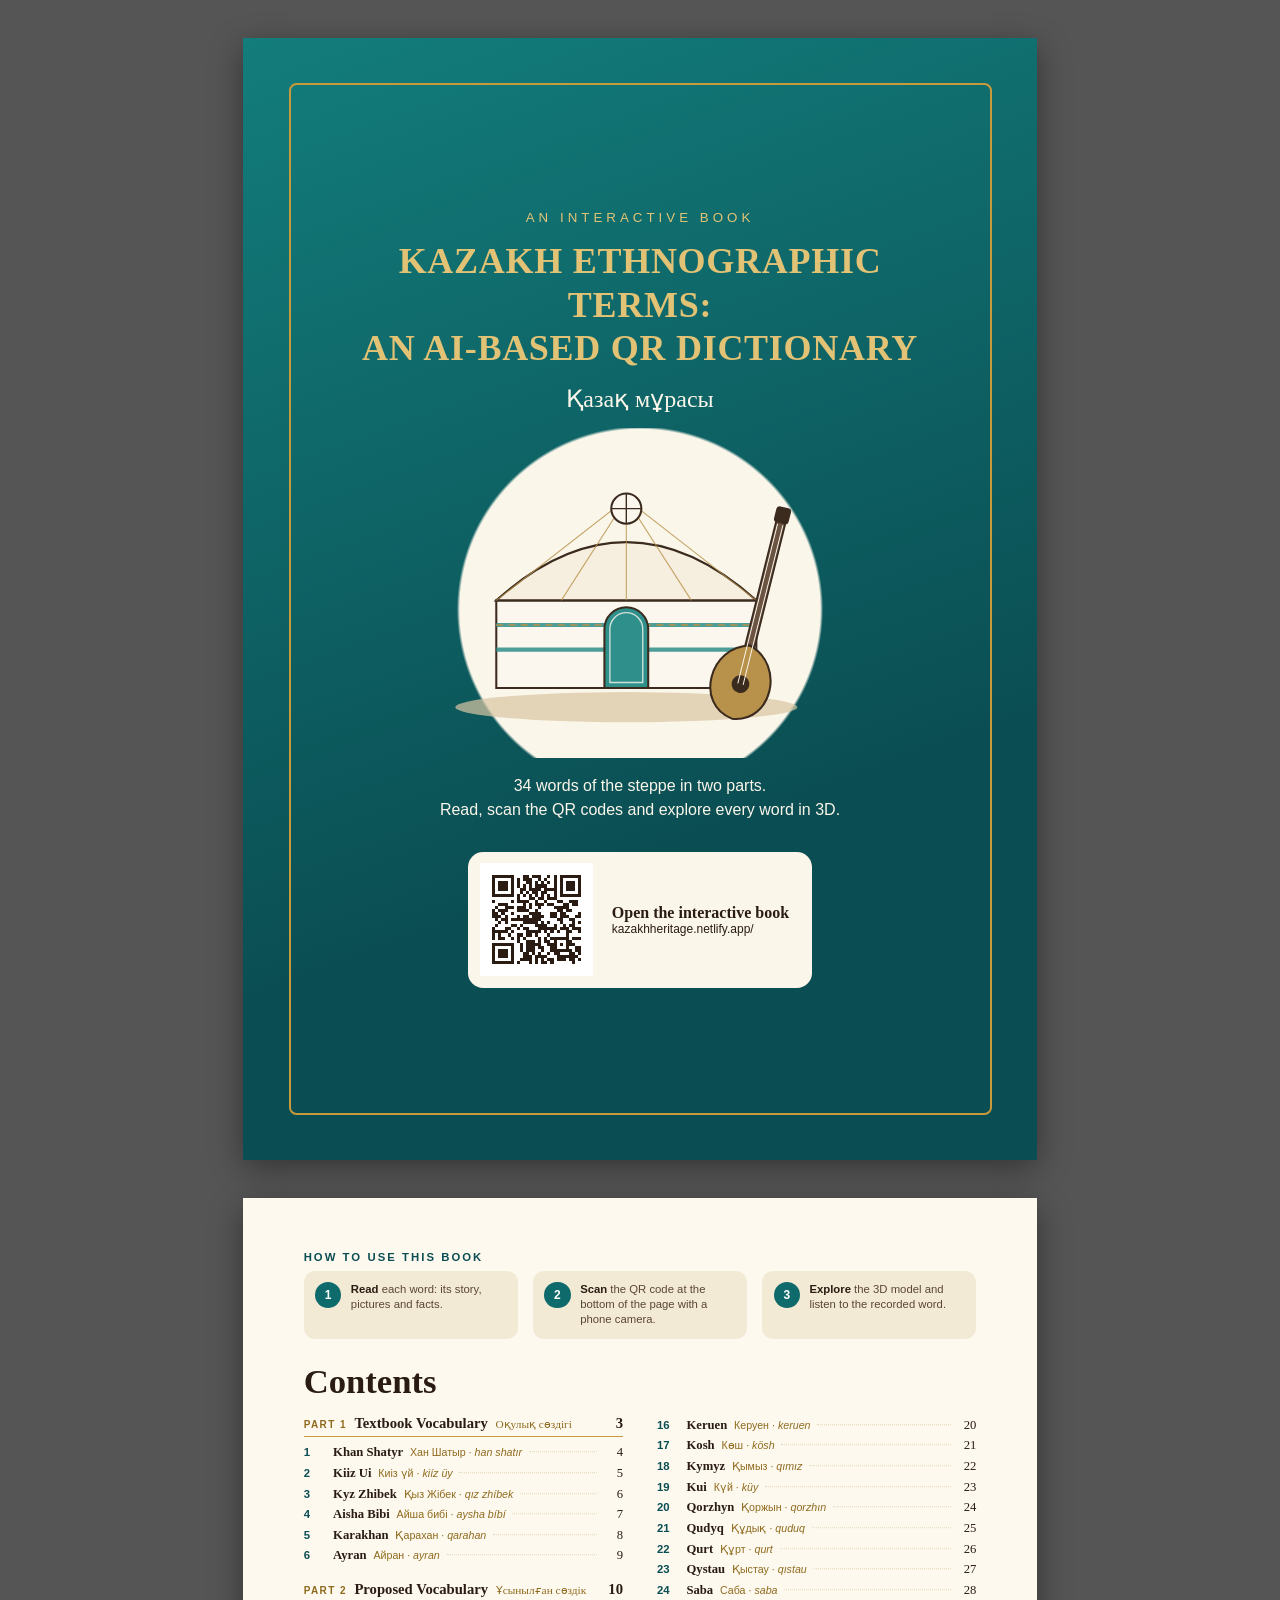
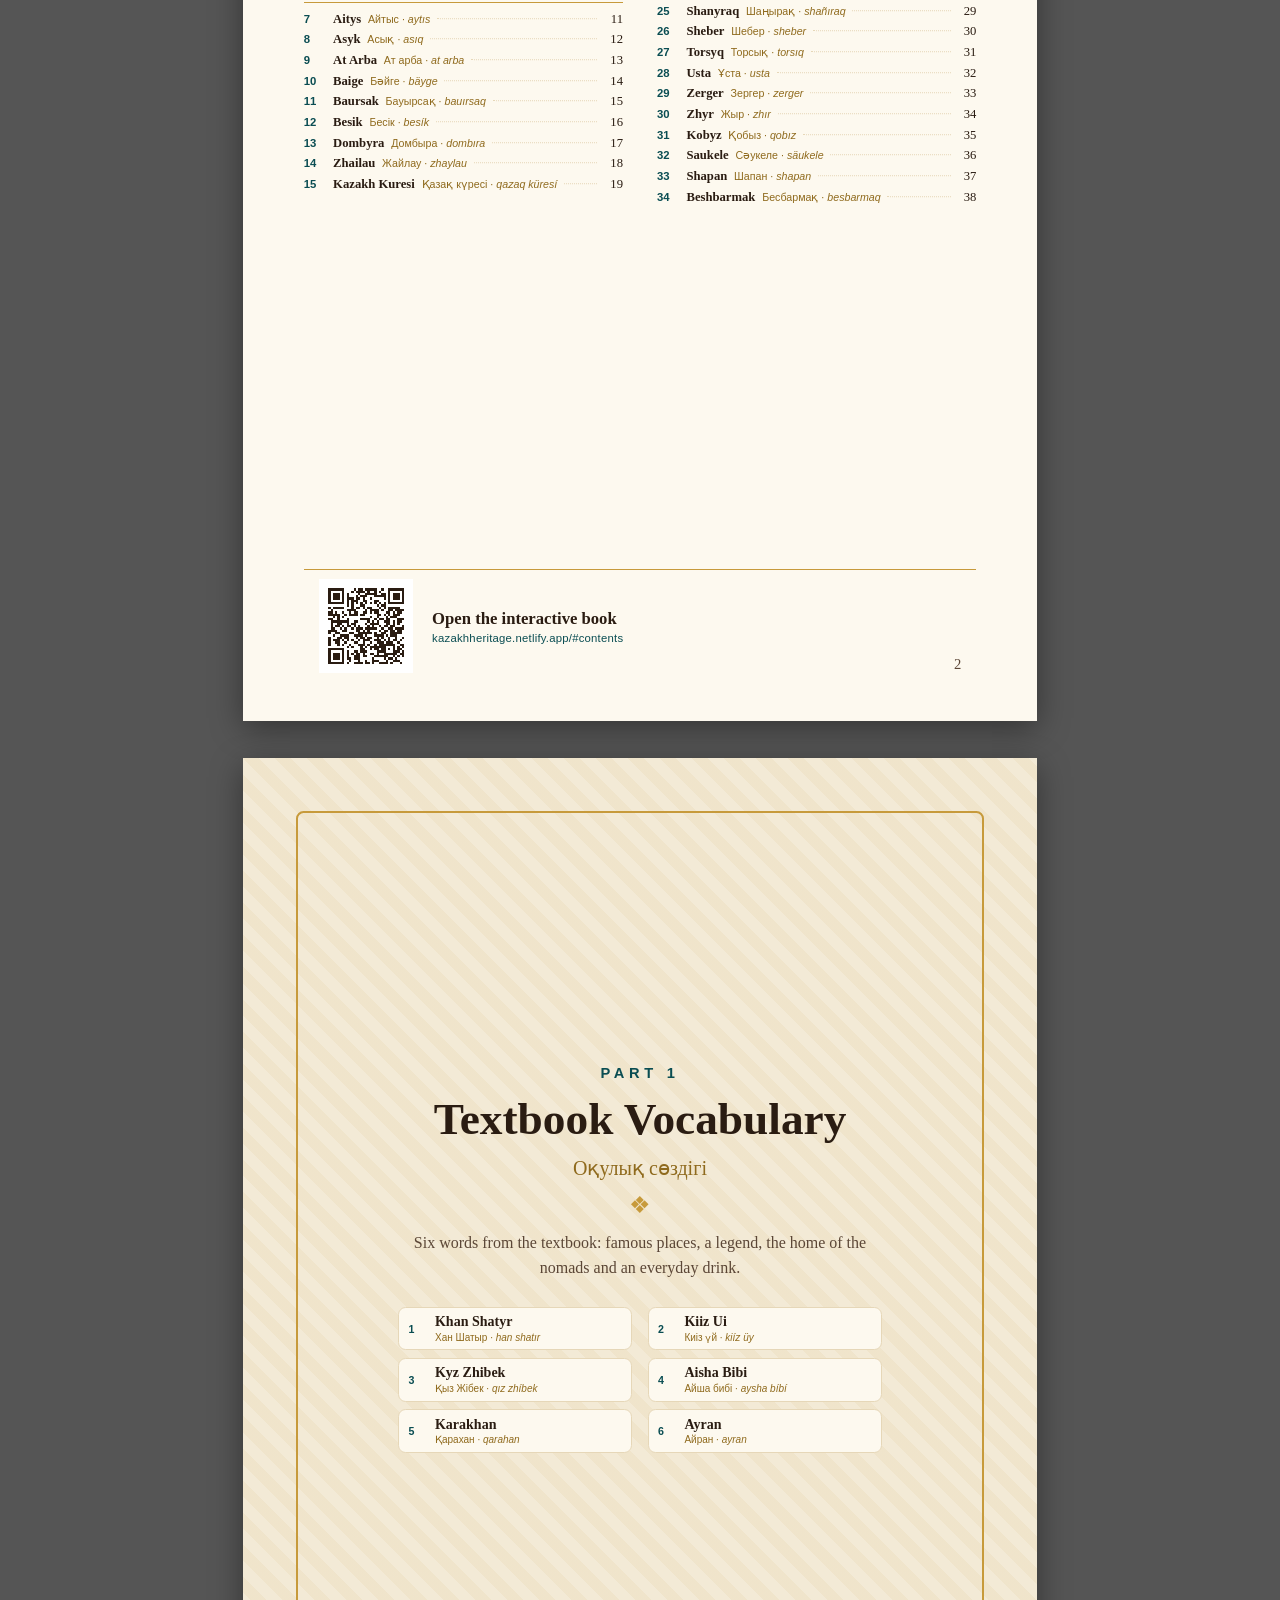
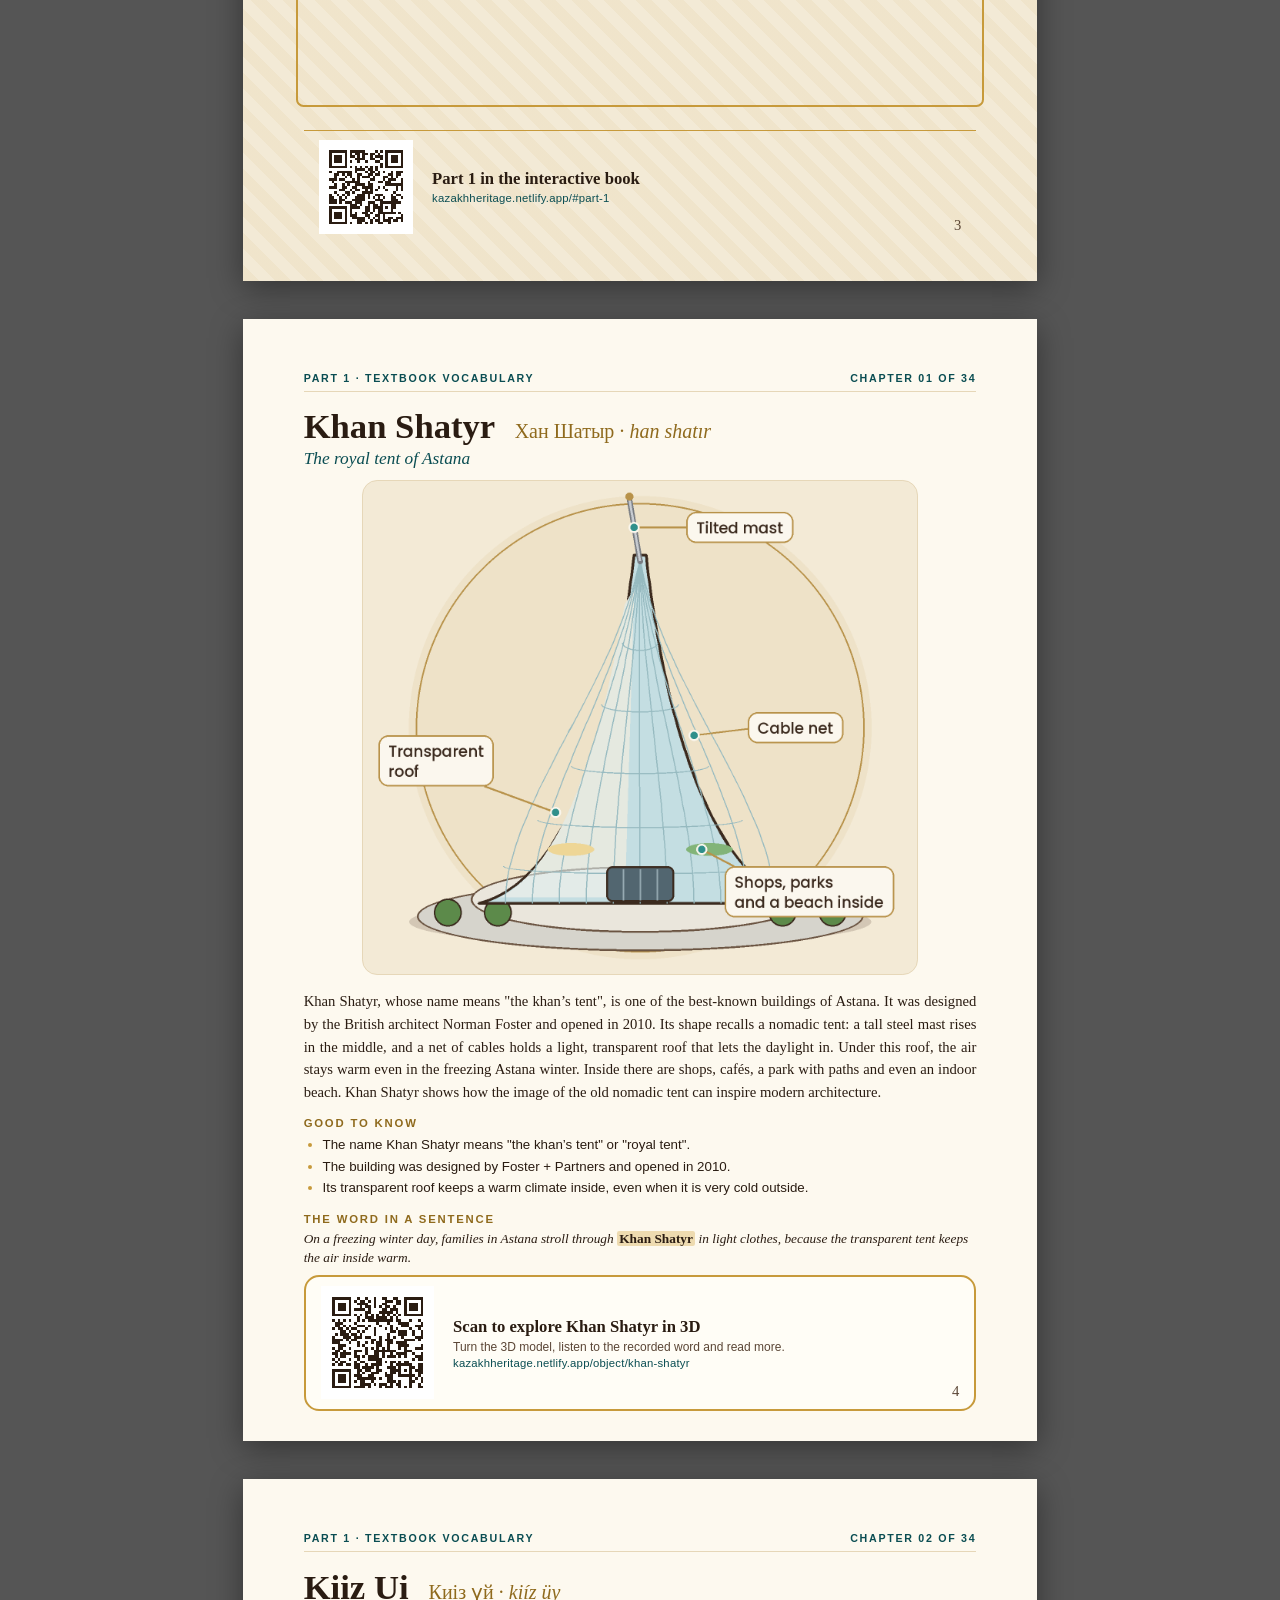
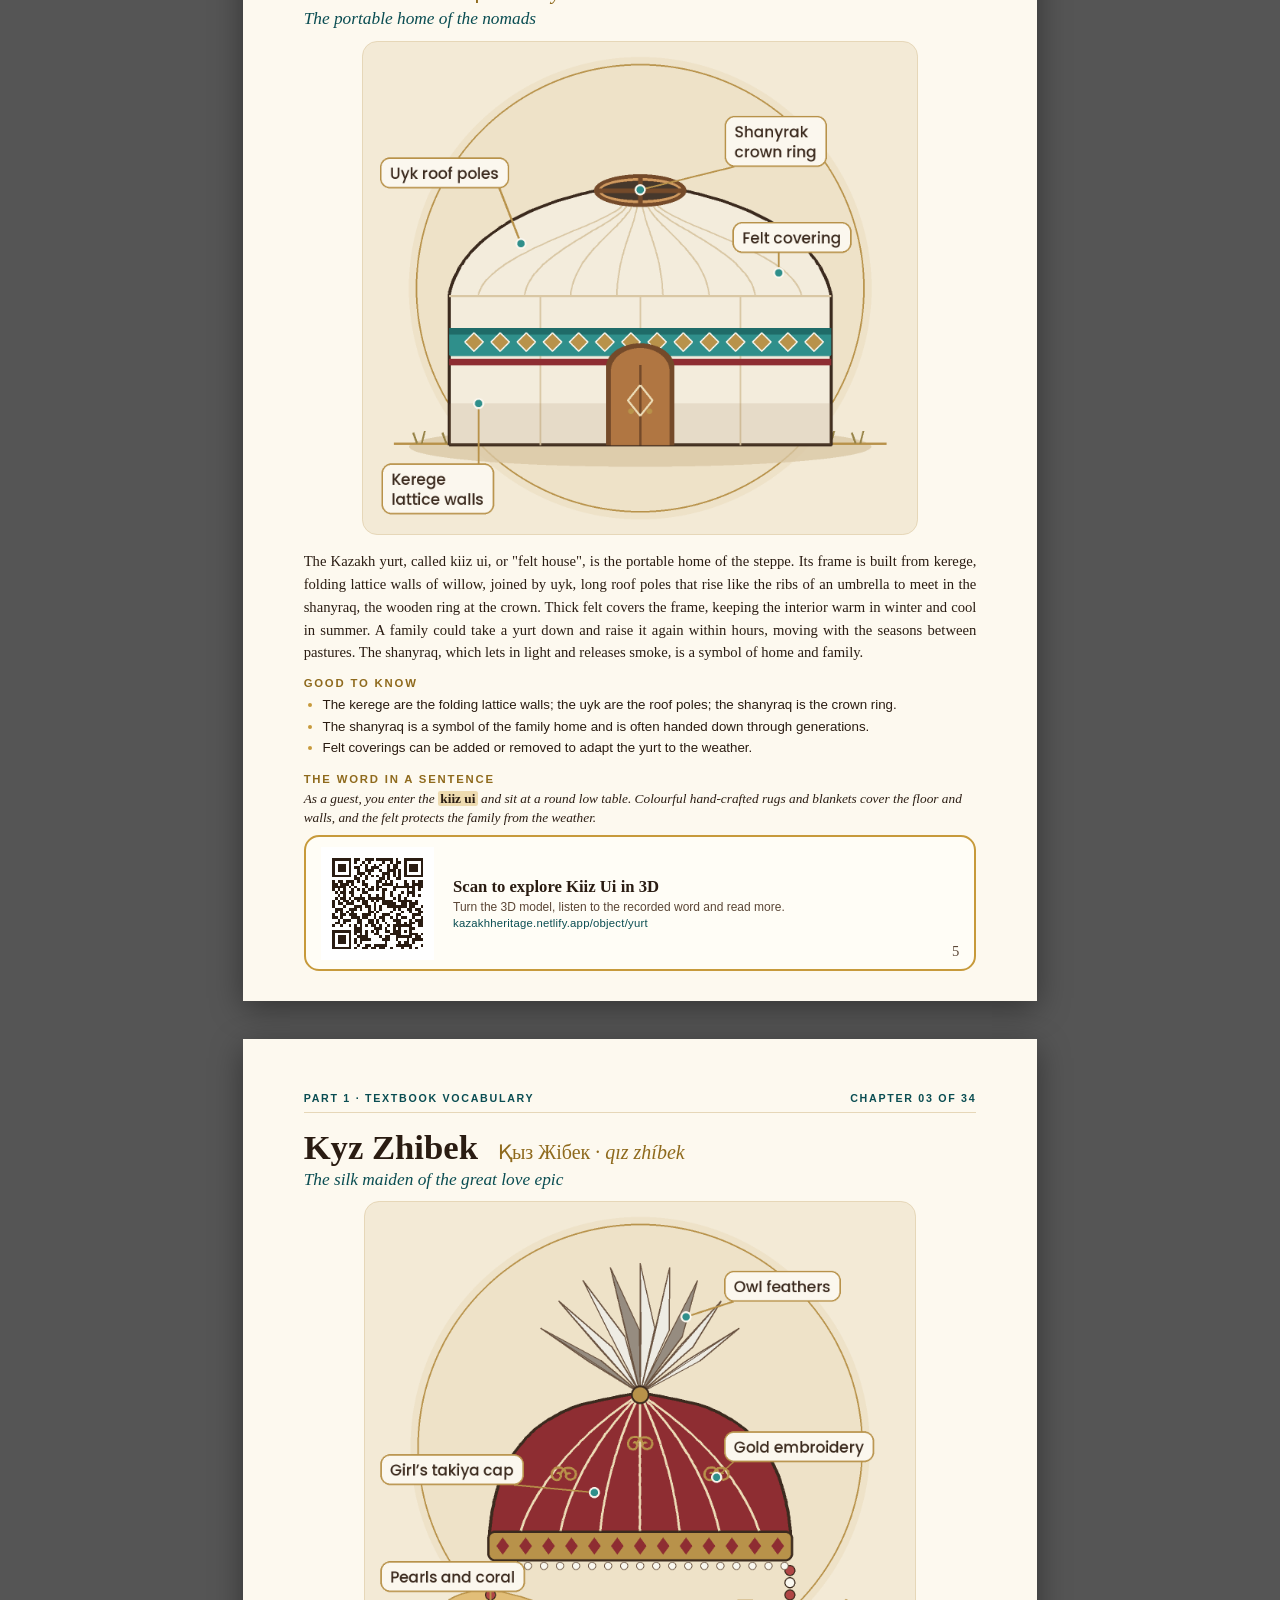
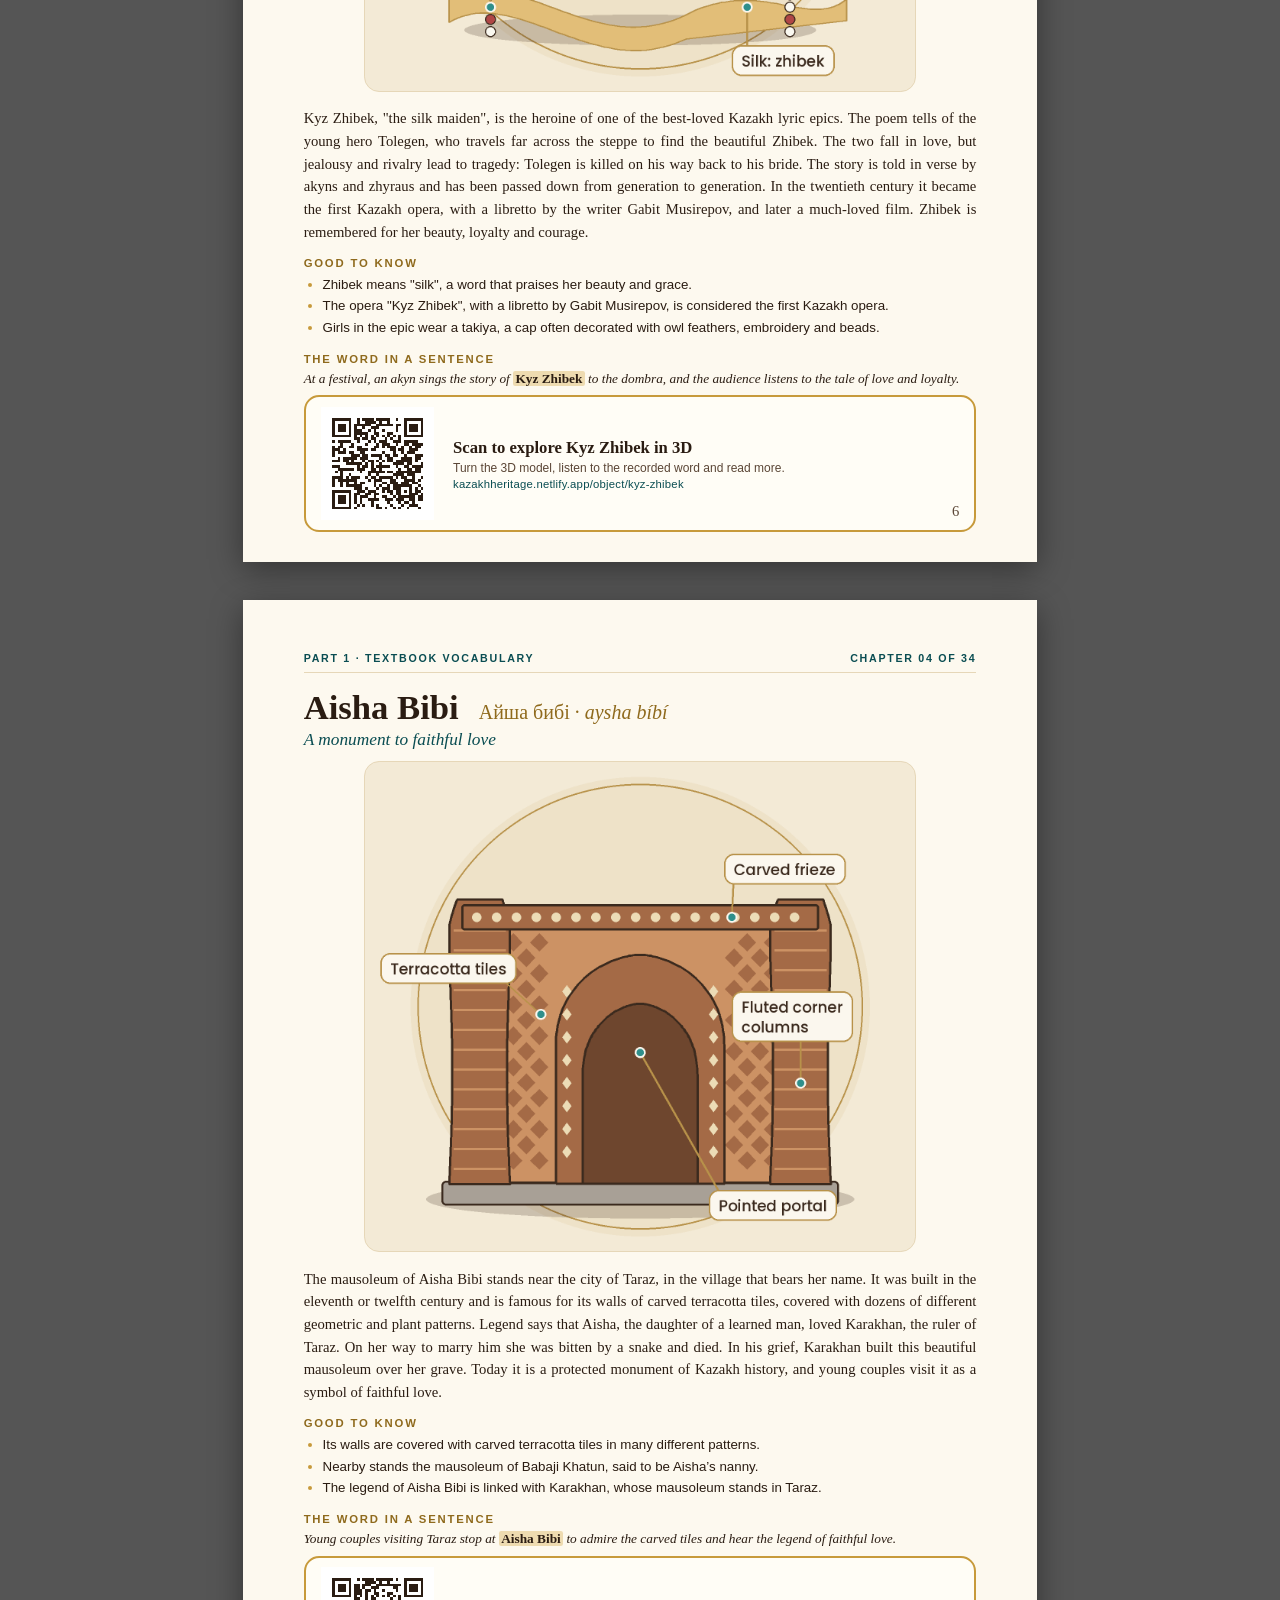
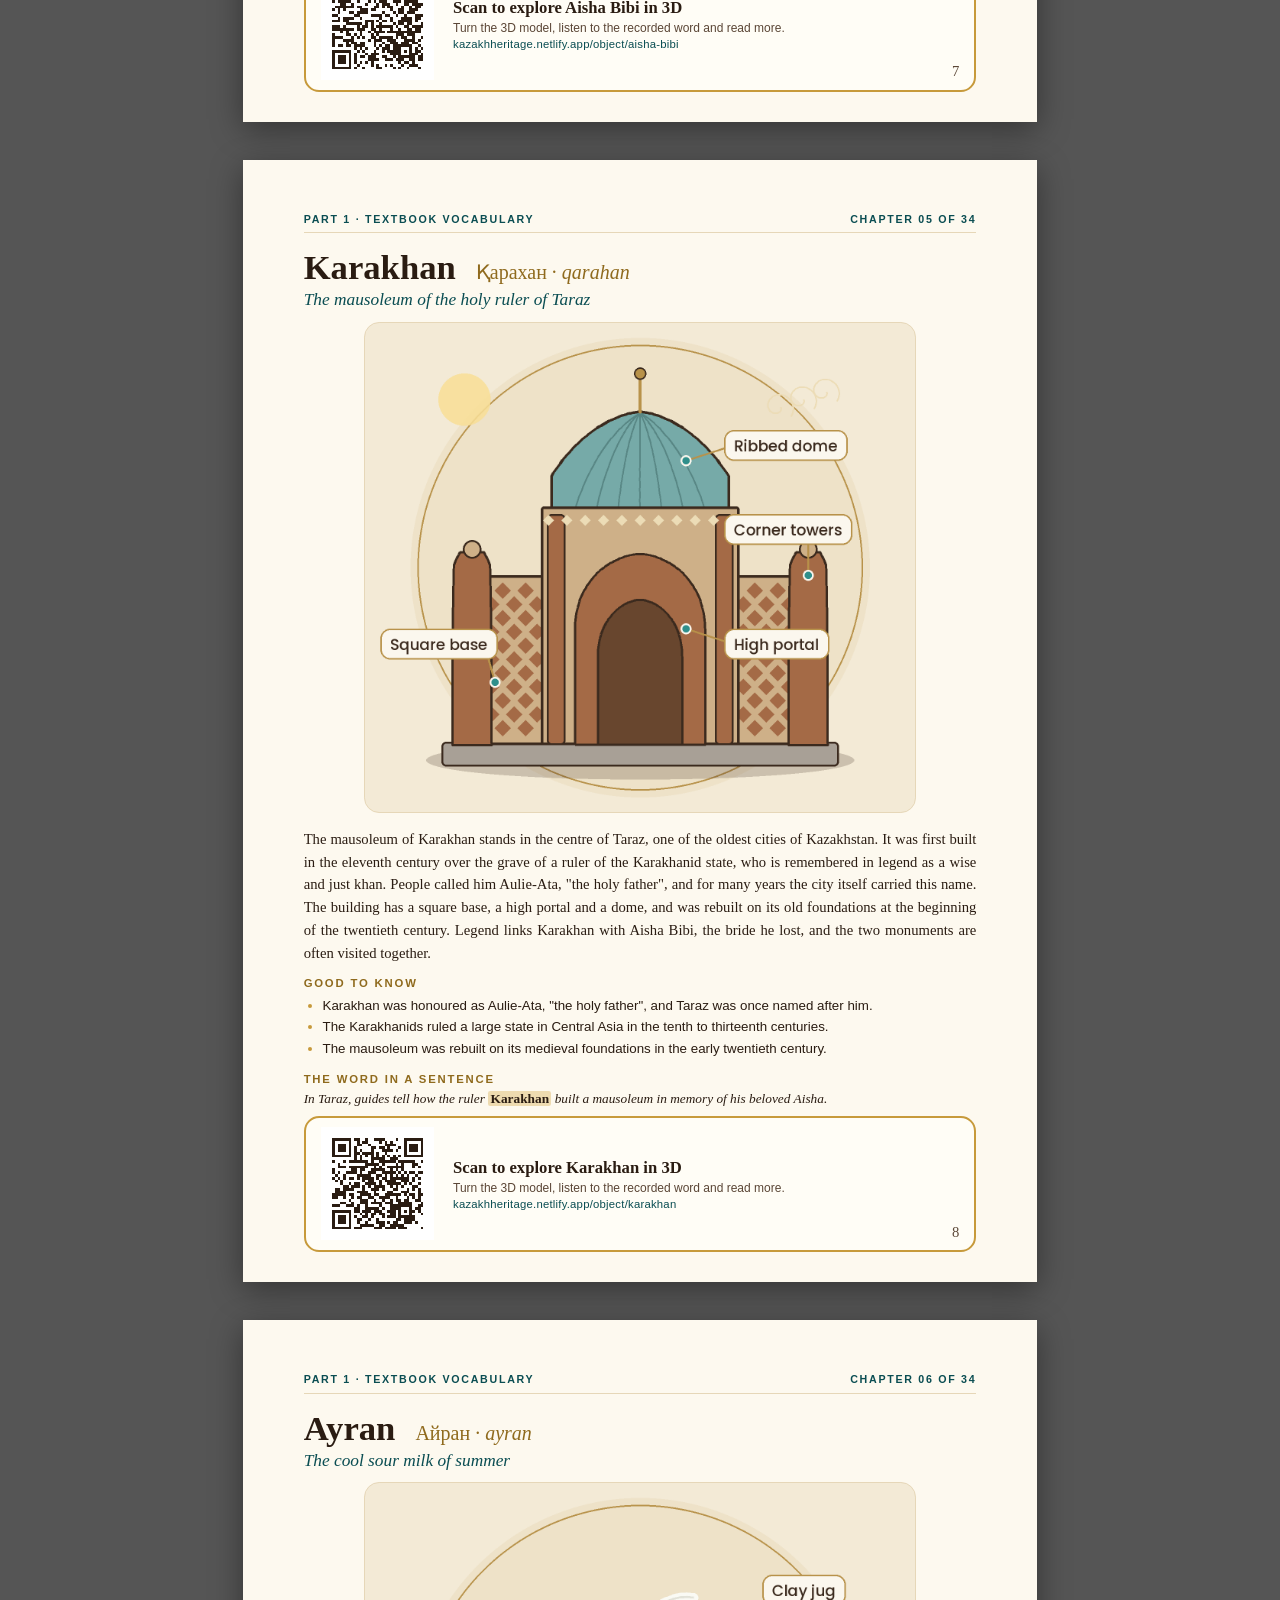
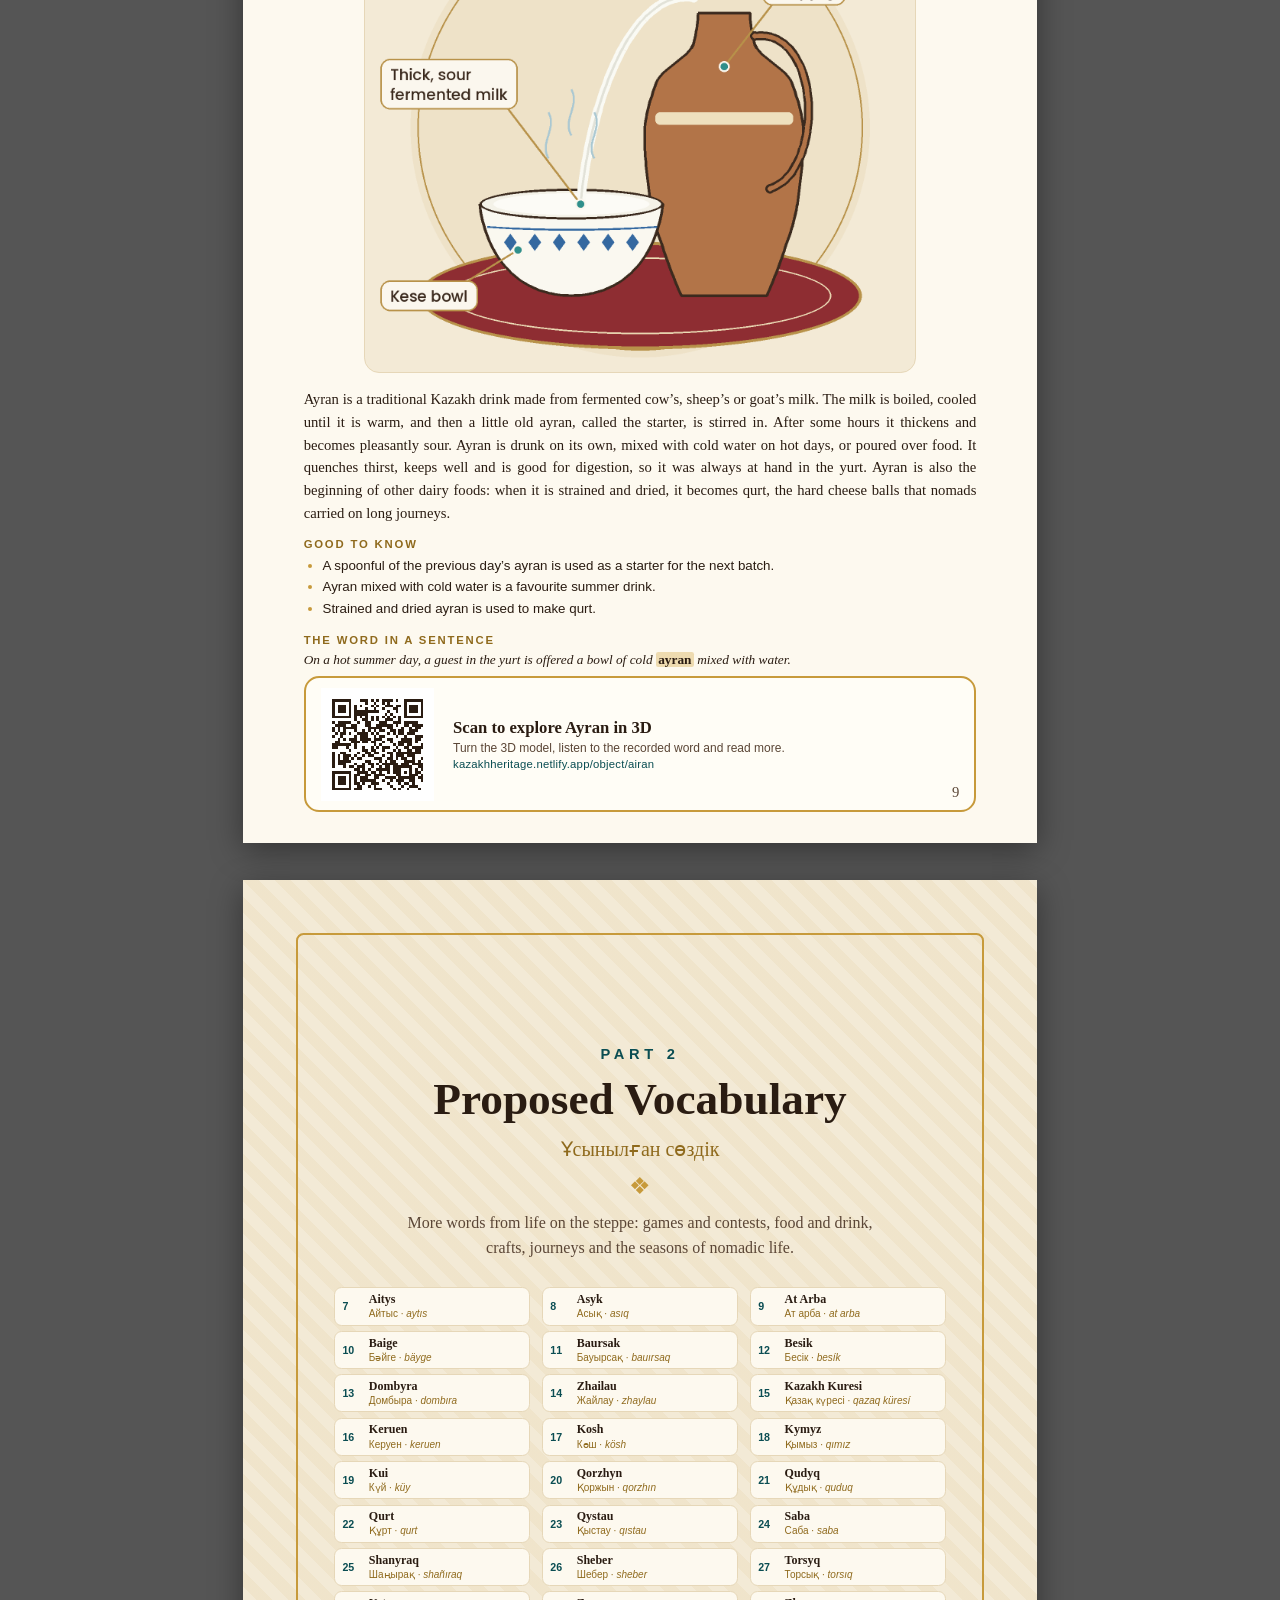
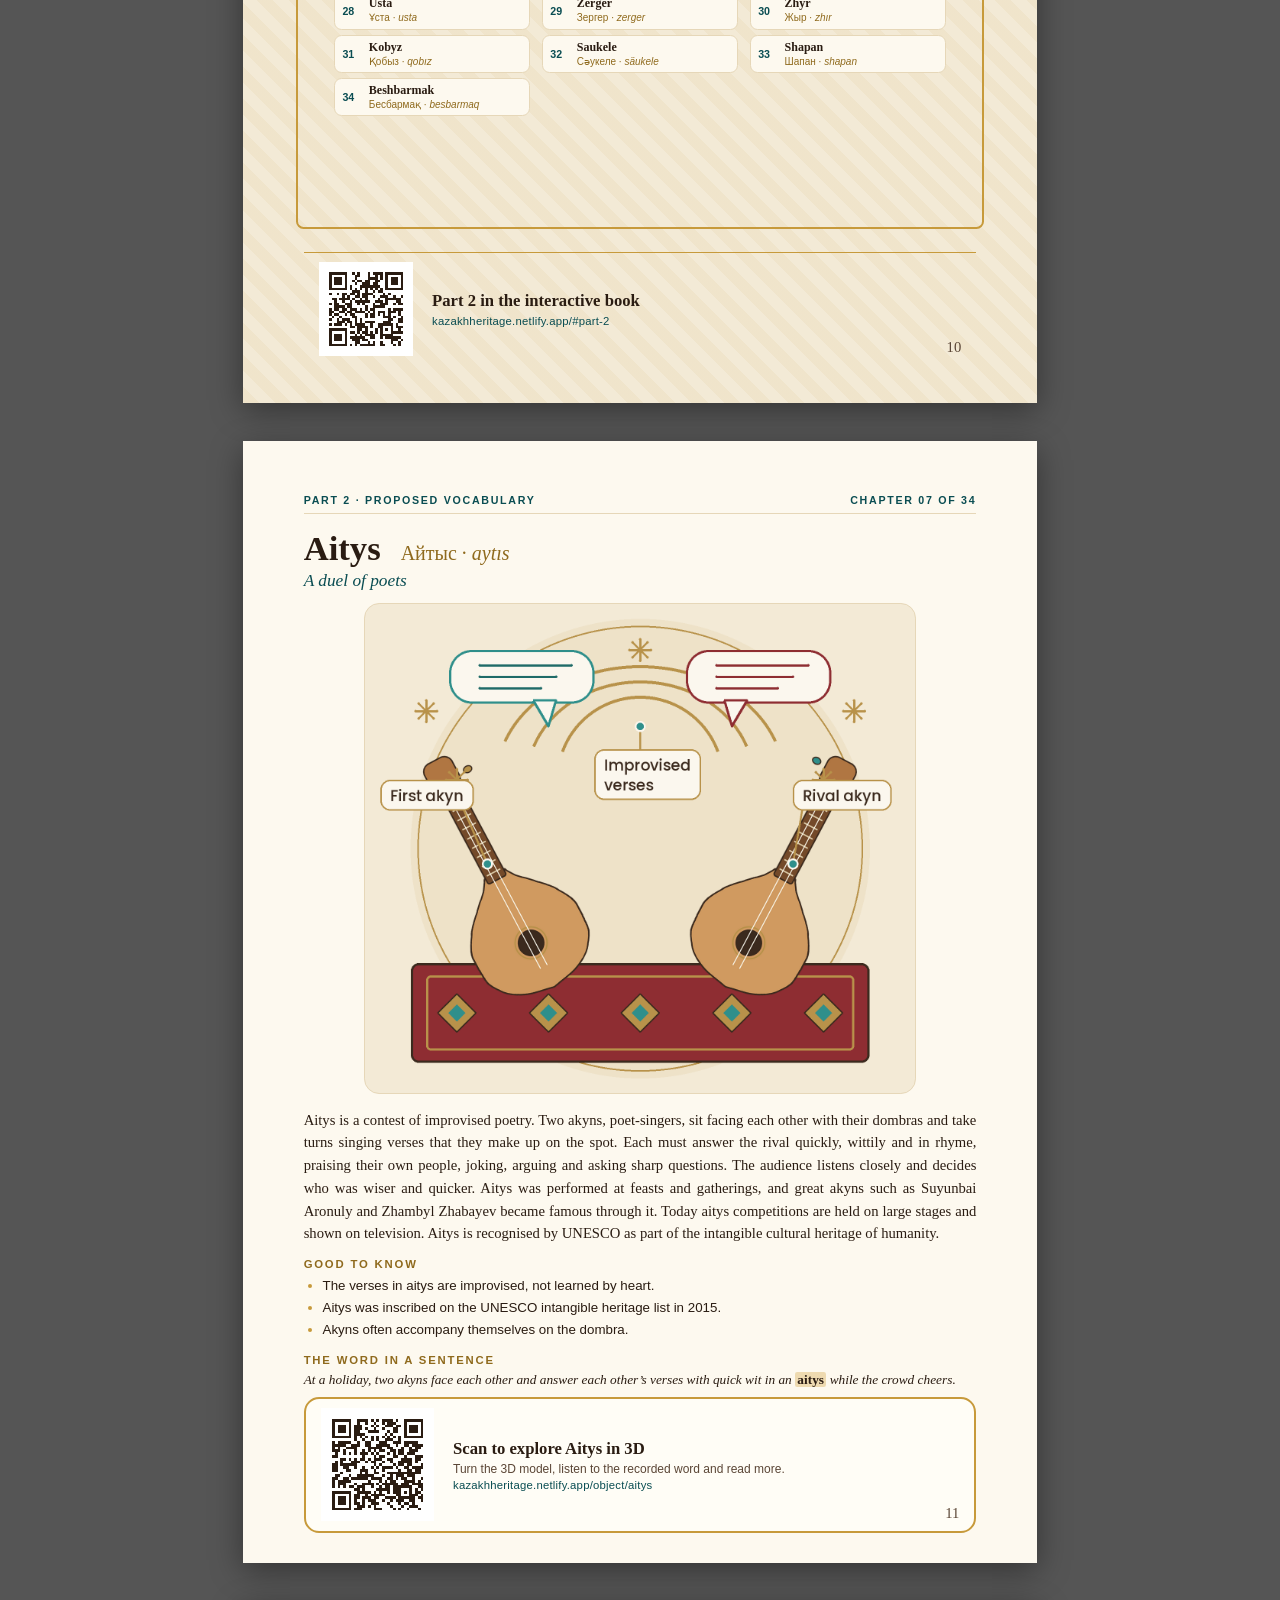
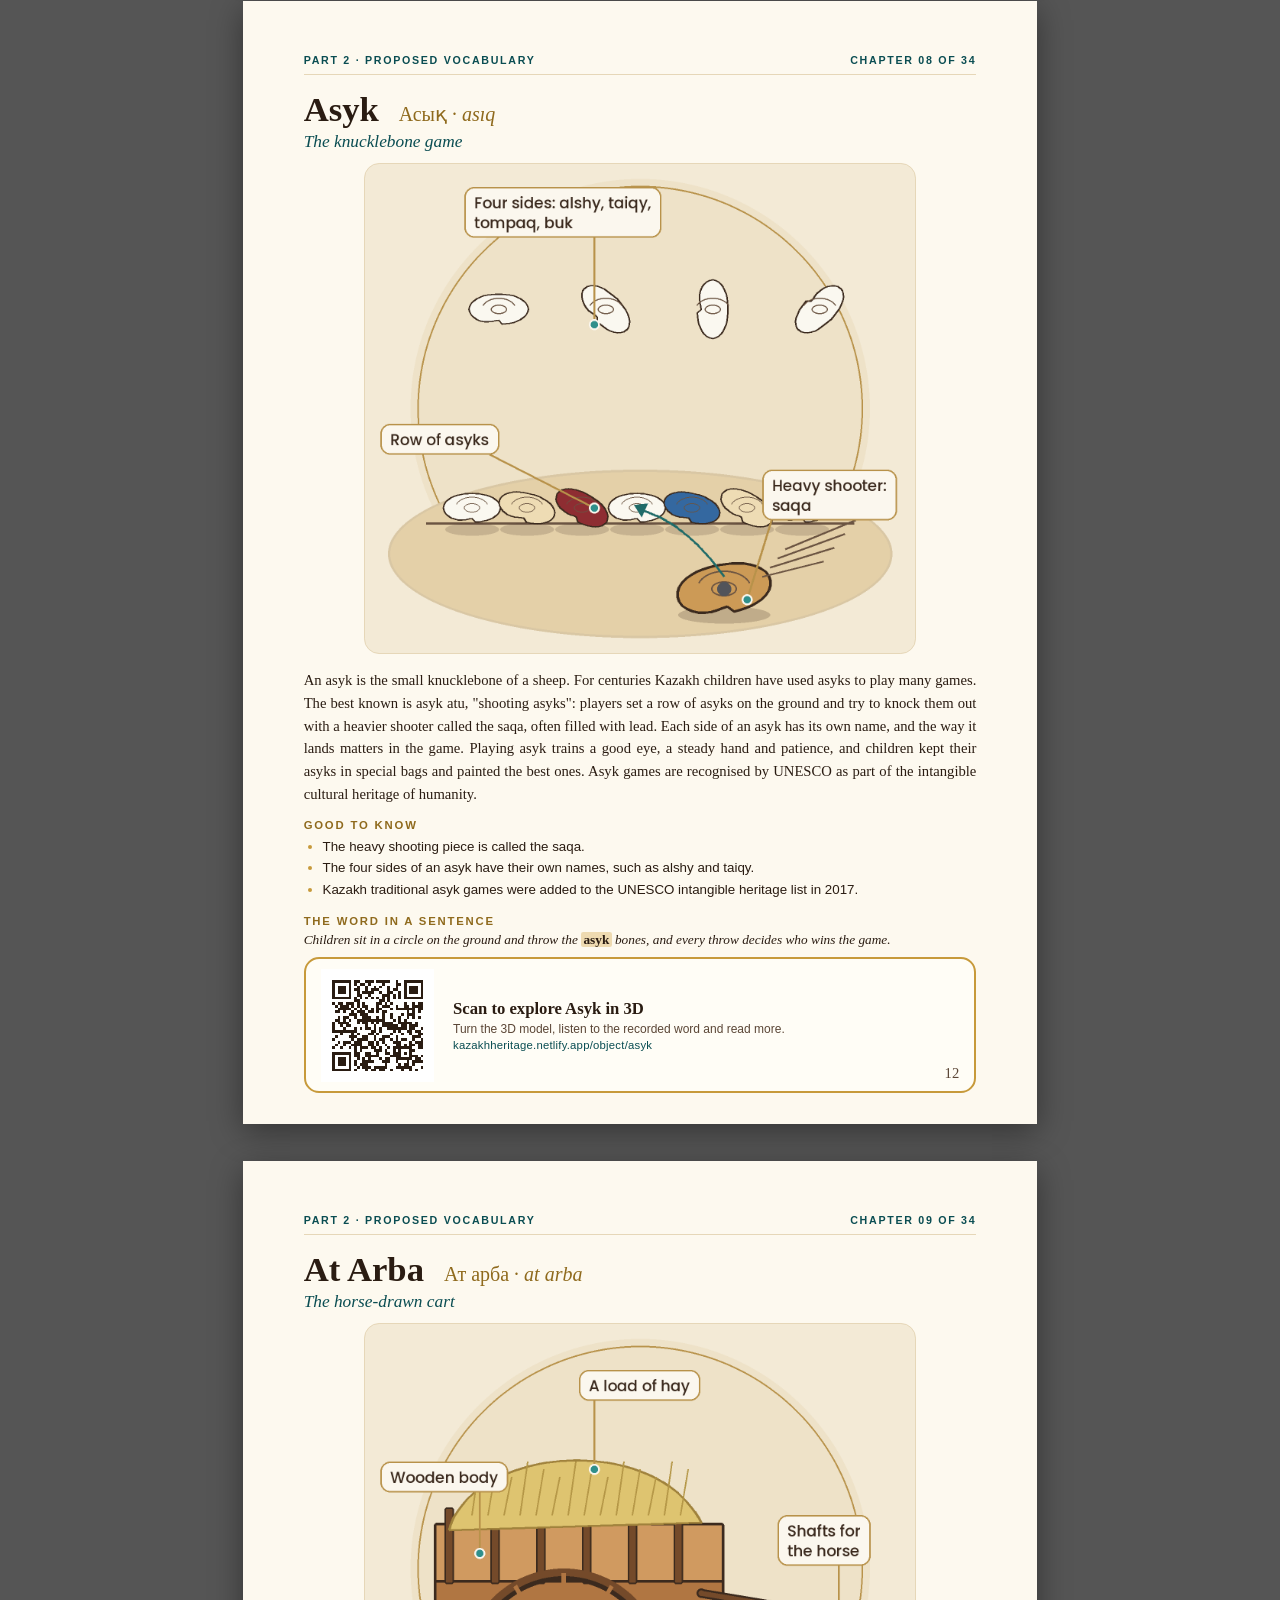
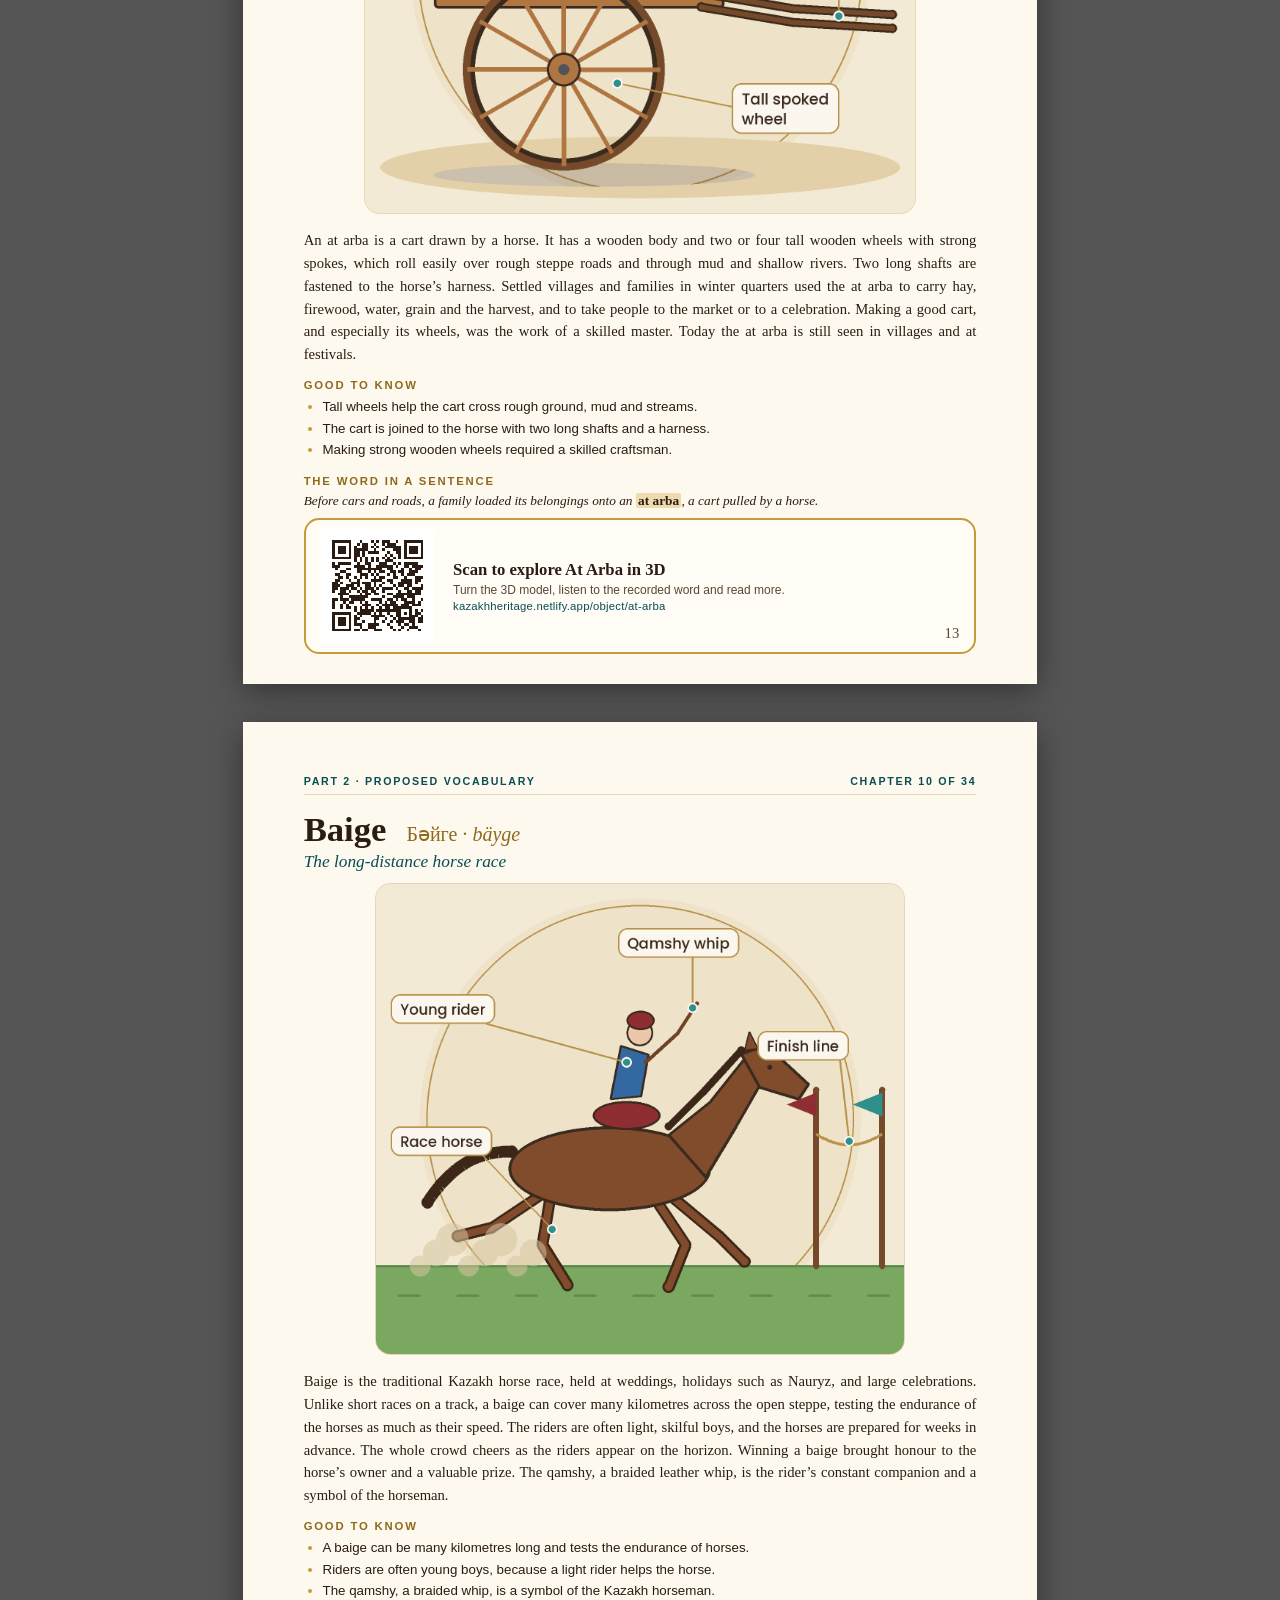
==== commit 535ba162: "Apply the dictionary changes to the printable A4 book - Cover: KAZAKH ETHNOGRAPHIC TERMS: AN AI-BASE" ====
--- a/print/book.html
+++ b/print/book.html
@@ -6,7 +6,7 @@
 <section class="page cover">
     <div class="frame">
       <p class="kick">An interactive book</p>
-      <h1>Kazakh<br>Heritage</h1>
+      <h1 class="long">KAZAKH ETHNOGRAPHIC TERMS:<br>AN AI-BASED QR DICTIONARY</h1>
       <p class="native">Қазақ мұрасы</p>
       <div class="hero"><img src="../media/images/hero.svg" alt=""></div>
       <p class="sub">34 words of the steppe in two parts.<br>Read, scan the QR codes and explore every word in 3D.</p>
@@ -25,43 +25,43 @@
       <div class="toc-cols">
     <div class="toc-part"><span>Part 1</span> Textbook Vocabulary <em lang="kk">Оқулық сөздігі</em><b>3</b></div>
     <ol class="toc">
-      <li><span class="n">1</span><span class="t">Khan Shatyr</span><span class="k" lang="kk">Хан Шатыр</span><span class="dots"></span><span class="pg">4</span></li>
-      <li><span class="n">2</span><span class="t">Kiiz Ui</span><span class="k" lang="kk">Киіз үй</span><span class="dots"></span><span class="pg">5</span></li>
-      <li><span class="n">3</span><span class="t">Kyz Zhibek</span><span class="k" lang="kk">Қыз Жібек</span><span class="dots"></span><span class="pg">6</span></li>
-      <li><span class="n">4</span><span class="t">Aisha Bibi</span><span class="k" lang="kk">Айша бибі</span><span class="dots"></span><span class="pg">7</span></li>
-      <li><span class="n">5</span><span class="t">Karakhan</span><span class="k" lang="kk">Қарахан</span><span class="dots"></span><span class="pg">8</span></li>
-      <li><span class="n">6</span><span class="t">Airan</span><span class="k" lang="kk">Айран</span><span class="dots"></span><span class="pg">9</span></li>
+      <li><span class="n">1</span><span class="t">Khan Shatyr</span><span class="k"><span lang="kk">Хан Шатыр</span> · <i>han shatır</i></span><span class="dots"></span><span class="pg">4</span></li>
+      <li><span class="n">2</span><span class="t">Kiiz Ui</span><span class="k"><span lang="kk">Киіз үй</span> · <i>kiíz üy</i></span><span class="dots"></span><span class="pg">5</span></li>
+      <li><span class="n">3</span><span class="t">Kyz Zhibek</span><span class="k"><span lang="kk">Қыз Жібек</span> · <i>qız zhíbek</i></span><span class="dots"></span><span class="pg">6</span></li>
+      <li><span class="n">4</span><span class="t">Aisha Bibi</span><span class="k"><span lang="kk">Айша бибі</span> · <i>aysha bíbí</i></span><span class="dots"></span><span class="pg">7</span></li>
+      <li><span class="n">5</span><span class="t">Karakhan</span><span class="k"><span lang="kk">Қарахан</span> · <i>qarahan</i></span><span class="dots"></span><span class="pg">8</span></li>
+      <li><span class="n">6</span><span class="t">Ayran</span><span class="k"><span lang="kk">Айран</span> · <i>ayran</i></span><span class="dots"></span><span class="pg">9</span></li>
     </ol>
     <div class="toc-part"><span>Part 2</span> Proposed Vocabulary <em lang="kk">Ұсынылған сөздік</em><b>10</b></div>
     <ol class="toc">
-      <li><span class="n">7</span><span class="t">Aitys</span><span class="k" lang="kk">Айтыс</span><span class="dots"></span><span class="pg">11</span></li>
-      <li><span class="n">8</span><span class="t">Asyk</span><span class="k" lang="kk">Асық</span><span class="dots"></span><span class="pg">12</span></li>
-      <li><span class="n">9</span><span class="t">At Arba</span><span class="k" lang="kk">Ат арба</span><span class="dots"></span><span class="pg">13</span></li>
-      <li><span class="n">10</span><span class="t">Baige</span><span class="k" lang="kk">Бәйге</span><span class="dots"></span><span class="pg">14</span></li>
-      <li><span class="n">11</span><span class="t">Baursak</span><span class="k" lang="kk">Бауырсақ</span><span class="dots"></span><span class="pg">15</span></li>
-      <li><span class="n">12</span><span class="t">Besik</span><span class="k" lang="kk">Бесік</span><span class="dots"></span><span class="pg">16</span></li>
-      <li><span class="n">13</span><span class="t">Dombyra</span><span class="k" lang="kk">Домбыра</span><span class="dots"></span><span class="pg">17</span></li>
-      <li><span class="n">14</span><span class="t">Zhailau</span><span class="k" lang="kk">Жайлау</span><span class="dots"></span><span class="pg">18</span></li>
-      <li><span class="n">15</span><span class="t">Kazakh Kuresi</span><span class="k" lang="kk">Қазақ күресі</span><span class="dots"></span><span class="pg">19</span></li>
-      <li><span class="n">16</span><span class="t">Keruen</span><span class="k" lang="kk">Керуен</span><span class="dots"></span><span class="pg">20</span></li>
-      <li><span class="n">17</span><span class="t">Kosh</span><span class="k" lang="kk">Көш</span><span class="dots"></span><span class="pg">21</span></li>
-      <li><span class="n">18</span><span class="t">Kymyz</span><span class="k" lang="kk">Қымыз</span><span class="dots"></span><span class="pg">22</span></li>
-      <li><span class="n">19</span><span class="t">Kui</span><span class="k" lang="kk">Күй</span><span class="dots"></span><span class="pg">23</span></li>
-      <li><span class="n">20</span><span class="t">Qorzhyn</span><span class="k" lang="kk">Қоржын</span><span class="dots"></span><span class="pg">24</span></li>
-      <li><span class="n">21</span><span class="t">Qudyq</span><span class="k" lang="kk">Құдық</span><span class="dots"></span><span class="pg">25</span></li>
-      <li><span class="n">22</span><span class="t">Qurt</span><span class="k" lang="kk">Құрт</span><span class="dots"></span><span class="pg">26</span></li>
-      <li><span class="n">23</span><span class="t">Qystau</span><span class="k" lang="kk">Қыстау</span><span class="dots"></span><span class="pg">27</span></li>
-      <li><span class="n">24</span><span class="t">Saba</span><span class="k" lang="kk">Саба</span><span class="dots"></span><span class="pg">28</span></li>
-      <li><span class="n">25</span><span class="t">Shanyraq</span><span class="k" lang="kk">Шаңырақ</span><span class="dots"></span><span class="pg">29</span></li>
-      <li><span class="n">26</span><span class="t">Sheber</span><span class="k" lang="kk">Шебер</span><span class="dots"></span><span class="pg">30</span></li>
-      <li><span class="n">27</span><span class="t">Torsyq</span><span class="k" lang="kk">Торсық</span><span class="dots"></span><span class="pg">31</span></li>
-      <li><span class="n">28</span><span class="t">Usta</span><span class="k" lang="kk">Ұста</span><span class="dots"></span><span class="pg">32</span></li>
-      <li><span class="n">29</span><span class="t">Zerger</span><span class="k" lang="kk">Зергер</span><span class="dots"></span><span class="pg">33</span></li>
-      <li><span class="n">30</span><span class="t">Zhyr</span><span class="k" lang="kk">Жыр</span><span class="dots"></span><span class="pg">34</span></li>
-      <li><span class="n">31</span><span class="t">Kobyz</span><span class="k" lang="kk">Қобыз</span><span class="dots"></span><span class="pg">35</span></li>
-      <li><span class="n">32</span><span class="t">Saukele</span><span class="k" lang="kk">Сәукеле</span><span class="dots"></span><span class="pg">36</span></li>
-      <li><span class="n">33</span><span class="t">Shapan</span><span class="k" lang="kk">Шапан</span><span class="dots"></span><span class="pg">37</span></li>
-      <li><span class="n">34</span><span class="t">Beshbarmak</span><span class="k" lang="kk">Бесбармақ</span><span class="dots"></span><span class="pg">38</span></li>
+      <li><span class="n">7</span><span class="t">Aitys</span><span class="k"><span lang="kk">Айтыс</span> · <i>aytıs</i></span><span class="dots"></span><span class="pg">11</span></li>
+      <li><span class="n">8</span><span class="t">Asyk</span><span class="k"><span lang="kk">Асық</span> · <i>asıq</i></span><span class="dots"></span><span class="pg">12</span></li>
+      <li><span class="n">9</span><span class="t">At Arba</span><span class="k"><span lang="kk">Ат арба</span> · <i>at arba</i></span><span class="dots"></span><span class="pg">13</span></li>
+      <li><span class="n">10</span><span class="t">Baige</span><span class="k"><span lang="kk">Бәйге</span> · <i>bäyge</i></span><span class="dots"></span><span class="pg">14</span></li>
+      <li><span class="n">11</span><span class="t">Baursak</span><span class="k"><span lang="kk">Бауырсақ</span> · <i>bauırsaq</i></span><span class="dots"></span><span class="pg">15</span></li>
+      <li><span class="n">12</span><span class="t">Besik</span><span class="k"><span lang="kk">Бесік</span> · <i>besík</i></span><span class="dots"></span><span class="pg">16</span></li>
+      <li><span class="n">13</span><span class="t">Dombyra</span><span class="k"><span lang="kk">Домбыра</span> · <i>dombıra</i></span><span class="dots"></span><span class="pg">17</span></li>
+      <li><span class="n">14</span><span class="t">Zhailau</span><span class="k"><span lang="kk">Жайлау</span> · <i>zhaylau</i></span><span class="dots"></span><span class="pg">18</span></li>
+      <li><span class="n">15</span><span class="t">Kazakh Kuresi</span><span class="k"><span lang="kk">Қазақ күресі</span> · <i>qazaq küresí</i></span><span class="dots"></span><span class="pg">19</span></li>
+      <li><span class="n">16</span><span class="t">Keruen</span><span class="k"><span lang="kk">Керуен</span> · <i>keruen</i></span><span class="dots"></span><span class="pg">20</span></li>
+      <li><span class="n">17</span><span class="t">Kosh</span><span class="k"><span lang="kk">Көш</span> · <i>kösh</i></span><span class="dots"></span><span class="pg">21</span></li>
+      <li><span class="n">18</span><span class="t">Kymyz</span><span class="k"><span lang="kk">Қымыз</span> · <i>qımız</i></span><span class="dots"></span><span class="pg">22</span></li>
+      <li><span class="n">19</span><span class="t">Kui</span><span class="k"><span lang="kk">Күй</span> · <i>küy</i></span><span class="dots"></span><span class="pg">23</span></li>
+      <li><span class="n">20</span><span class="t">Qorzhyn</span><span class="k"><span lang="kk">Қоржын</span> · <i>qorzhın</i></span><span class="dots"></span><span class="pg">24</span></li>
+      <li><span class="n">21</span><span class="t">Qudyq</span><span class="k"><span lang="kk">Құдық</span> · <i>quduq</i></span><span class="dots"></span><span class="pg">25</span></li>
+      <li><span class="n">22</span><span class="t">Qurt</span><span class="k"><span lang="kk">Құрт</span> · <i>qurt</i></span><span class="dots"></span><span class="pg">26</span></li>
+      <li><span class="n">23</span><span class="t">Qystau</span><span class="k"><span lang="kk">Қыстау</span> · <i>qıstau</i></span><span class="dots"></span><span class="pg">27</span></li>
+      <li><span class="n">24</span><span class="t">Saba</span><span class="k"><span lang="kk">Саба</span> · <i>saba</i></span><span class="dots"></span><span class="pg">28</span></li>
+      <li><span class="n">25</span><span class="t">Shanyraq</span><span class="k"><span lang="kk">Шаңырақ</span> · <i>shañıraq</i></span><span class="dots"></span><span class="pg">29</span></li>
+      <li><span class="n">26</span><span class="t">Sheber</span><span class="k"><span lang="kk">Шебер</span> · <i>sheber</i></span><span class="dots"></span><span class="pg">30</span></li>
+      <li><span class="n">27</span><span class="t">Torsyq</span><span class="k"><span lang="kk">Торсық</span> · <i>torsıq</i></span><span class="dots"></span><span class="pg">31</span></li>
+      <li><span class="n">28</span><span class="t">Usta</span><span class="k"><span lang="kk">Ұста</span> · <i>usta</i></span><span class="dots"></span><span class="pg">32</span></li>
+      <li><span class="n">29</span><span class="t">Zerger</span><span class="k"><span lang="kk">Зергер</span> · <i>zerger</i></span><span class="dots"></span><span class="pg">33</span></li>
+      <li><span class="n">30</span><span class="t">Zhyr</span><span class="k"><span lang="kk">Жыр</span> · <i>zhır</i></span><span class="dots"></span><span class="pg">34</span></li>
+      <li><span class="n">31</span><span class="t">Kobyz</span><span class="k"><span lang="kk">Қобыз</span> · <i>qobız</i></span><span class="dots"></span><span class="pg">35</span></li>
+      <li><span class="n">32</span><span class="t">Saukele</span><span class="k"><span lang="kk">Сәукеле</span> · <i>säukele</i></span><span class="dots"></span><span class="pg">36</span></li>
+      <li><span class="n">33</span><span class="t">Shapan</span><span class="k"><span lang="kk">Шапан</span> · <i>shapan</i></span><span class="dots"></span><span class="pg">37</span></li>
+      <li><span class="n">34</span><span class="t">Beshbarmak</span><span class="k"><span lang="kk">Бесбармақ</span> · <i>besbarmaq</i></span><span class="dots"></span><span class="pg">38</span></li>
     </ol></div>
     </div>
     
@@ -78,7 +78,7 @@
       <p class="native" lang="kk">Оқулық сөздігі</p>
       <div class="orn">❖</div>
       <p class="intro">Six words from the textbook: famous places, a legend, the home of the nomads and an everyday drink.</p>
-      <ul class="chips "><li><b>1</b>Khan Shatyr <span lang="kk">Хан Шатыр</span></li><li><b>2</b>Kiiz Ui <span lang="kk">Киіз үй</span></li><li><b>3</b>Kyz Zhibek <span lang="kk">Қыз Жібек</span></li><li><b>4</b>Aisha Bibi <span lang="kk">Айша бибі</span></li><li><b>5</b>Karakhan <span lang="kk">Қарахан</span></li><li><b>6</b>Airan <span lang="kk">Айран</span></li></ul>
+      <ul class="chips "><li><b>1</b><div class="cw">Khan Shatyr<span><span lang="kk">Хан Шатыр</span> · <i>han shatır</i></span></div></li><li><b>2</b><div class="cw">Kiiz Ui<span><span lang="kk">Киіз үй</span> · <i>kiíz üy</i></span></div></li><li><b>3</b><div class="cw">Kyz Zhibek<span><span lang="kk">Қыз Жібек</span> · <i>qız zhíbek</i></span></div></li><li><b>4</b><div class="cw">Aisha Bibi<span><span lang="kk">Айша бибі</span> · <i>aysha bíbí</i></span></div></li><li><b>5</b><div class="cw">Karakhan<span><span lang="kk">Қарахан</span> · <i>qarahan</i></span></div></li><li><b>6</b><div class="cw">Ayran<span><span lang="kk">Айран</span> · <i>ayran</i></span></div></li></ul>
     </div>
     
   <footer class="foot">
@@ -90,12 +90,14 @@
 <section class="page chapter">
     <div class="body">
       <header class="ch-top"><span>Part 1 · Textbook Vocabulary</span><span>Chapter 01 of 34</span></header>
-      <h2 class="title">Khan Shatyr <span class="native" lang="kk">Хан Шатыр</span></h2>
+      <h2 class="title">Khan Shatyr <span class="native"><span lang="kk">Хан Шатыр</span> · <i>han shatır</i></span></h2>
       <p class="subtitle">The royal tent of Astana</p>
       <figure class="pic"><img src="images/khan-shatyr.png" alt="Illustration: Khan Shatyr"></figure>
       <p class="desc">Khan Shatyr, whose name means &quot;the khan’s tent&quot;, is one of the best-known buildings of Astana. It was designed by the British architect Norman Foster and opened in 2010. Its shape recalls a nomadic tent: a tall steel mast rises in the middle, and a net of cables holds a light, transparent roof that lets the daylight in. Under this roof, the air stays warm even in the freezing Astana winter. Inside there are shops, cafés, a park with paths and even an indoor beach. Khan Shatyr shows how the image of the old nomadic tent can inspire modern architecture.</p>
       <h3>Good to know</h3>
       <ul class="facts"><li>The name Khan Shatyr means &quot;the khan’s tent&quot; or &quot;royal tent&quot;.</li><li>The building was designed by Foster + Partners and opened in 2010.</li><li>Its transparent roof keeps a warm climate inside, even when it is very cold outside.</li></ul>
+      <h3>The word in a sentence</h3>
+      <p class="topic">On a freezing winter day, families in Astana stroll through <mark>Khan Shatyr</mark> in light clothes, because the transparent tent keeps the air inside warm.</p>
     </div>
     <footer class="foot big">
       <div class="qr"><svg xmlns="http://www.w3.org/2000/svg" viewBox="0 0 41 41" shape-rendering="crispEdges" role="img" aria-label="3D model of Khan Shatyr"><rect width="41" height="41" fill="#ffffff"/><path d="M4,4h1v1h-1zM5,4h1v1h-1zM6,4h1v1h-1zM7,4h1v1h-1zM8,4h1v1h-1zM9,4h1v1h-1zM10,4h1v1h-1zM13,4h1v1h-1zM16,4h1v1h-1zM19,4h1v1h-1zM22,4h1v1h-1zM23,4h1v1h-1zM26,4h1v1h-1zM27,4h1v1h-1zM30,4h1v1h-1zM31,4h1v1h-1zM32,4h1v1h-1zM33,4h1v1h-1zM34,4h1v1h-1zM35,4h1v1h-1zM36,4h1v1h-1zM4,5h1v1h-1zM10,5h1v1h-1zM12,5h1v1h-1zM14,5h1v1h-1zM15,5h1v1h-1zM17,5h1v1h-1zM19,5h1v1h-1zM23,5h1v1h-1zM24,5h1v1h-1zM25,5h1v1h-1zM27,5h1v1h-1zM28,5h1v1h-1zM30,5h1v1h-1zM36,5h1v1h-1zM4,6h1v1h-1zM6,6h1v1h-1zM7,6h1v1h-1zM8,6h1v1h-1zM10,6h1v1h-1zM13,6h1v1h-1zM14,6h1v1h-1zM15,6h1v1h-1zM16,6h1v1h-1zM19,6h1v1h-1zM22,6h1v1h-1zM23,6h1v1h-1zM27,6h1v1h-1zM28,6h1v1h-1zM30,6h1v1h-1zM32,6h1v1h-1zM33,6h1v1h-1zM34,6h1v1h-1zM36,6h1v1h-1zM4,7h1v1h-1zM6,7h1v1h-1zM7,7h1v1h-1zM8,7h1v1h-1zM10,7h1v1h-1zM14,7h1v1h-1zM16,7h1v1h-1zM17,7h1v1h-1zM19,7h1v1h-1zM21,7h1v1h-1zM23,7h1v1h-1zM24,7h1v1h-1zM26,7h1v1h-1zM30,7h1v1h-1zM32,7h1v1h-1zM33,7h1v1h-1zM34,7h1v1h-1zM36,7h1v1h-1zM4,8h1v1h-1zM6,8h1v1h-1zM7,8h1v1h-1zM8,8h1v1h-1zM10,8h1v1h-1zM12,8h1v1h-1zM13,8h1v1h-1zM14,8h1v1h-1zM15,8h1v1h-1zM17,8h1v1h-1zM22,8h1v1h-1zM23,8h1v1h-1zM25,8h1v1h-1zM26,8h1v1h-1zM27,8h1v1h-1zM30,8h1v1h-1zM32,8h1v1h-1zM33,8h1v1h-1zM34,8h1v1h-1zM36,8h1v1h-1zM4,9h1v1h-1zM10,9h1v1h-1zM16,9h1v1h-1zM17,9h1v1h-1zM21,9h1v1h-1zM22,9h1v1h-1zM23,9h1v1h-1zM24,9h1v1h-1zM25,9h1v1h-1zM27,9h1v1h-1zM30,9h1v1h-1zM36,9h1v1h-1zM4,10h1v1h-1zM5,10h1v1h-1zM6,10h1v1h-1zM7,10h1v1h-1zM8,10h1v1h-1zM9,10h1v1h-1zM10,10h1v1h-1zM12,10h1v1h-1zM14,10h1v1h-1zM16,10h1v1h-1zM18,10h1v1h-1zM20,10h1v1h-1zM22,10h1v1h-1zM24,10h1v1h-1zM26,10h1v1h-1zM28,10h1v1h-1zM30,10h1v1h-1zM31,10h1v1h-1zM32,10h1v1h-1zM33,10h1v1h-1zM34,10h1v1h-1zM35,10h1v1h-1zM36,10h1v1h-1zM13,11h1v1h-1zM16,11h1v1h-1zM17,11h1v1h-1zM18,11h1v1h-1zM20,11h1v1h-1zM21,11h1v1h-1zM22,11h1v1h-1zM23,11h1v1h-1zM25,11h1v1h-1zM27,11h1v1h-1zM4,12h1v1h-1zM6,12h1v1h-1zM8,12h1v1h-1zM10,12h1v1h-1zM13,12h1v1h-1zM15,12h1v1h-1zM17,12h1v1h-1zM18,12h1v1h-1zM19,12h1v1h-1zM20,12h1v1h-1zM21,12h1v1h-1zM22,12h1v1h-1zM23,12h1v1h-1zM24,12h1v1h-1zM25,12h1v1h-1zM27,12h1v1h-1zM28,12h1v1h-1zM32,12h1v1h-1zM35,12h1v1h-1zM5,13h1v1h-1zM6,13h1v1h-1zM7,13h1v1h-1zM12,13h1v1h-1zM20,13h1v1h-1zM24,13h1v1h-1zM28,13h1v1h-1zM29,13h1v1h-1zM30,13h1v1h-1zM31,13h1v1h-1zM36,13h1v1h-1zM5,14h1v1h-1zM6,14h1v1h-1zM8,14h1v1h-1zM10,14h1v1h-1zM13,14h1v1h-1zM14,14h1v1h-1zM15,14h1v1h-1zM17,14h1v1h-1zM21,14h1v1h-1zM25,14h1v1h-1zM29,14h1v1h-1zM30,14h1v1h-1zM31,14h1v1h-1zM34,14h1v1h-1zM35,14h1v1h-1zM36,14h1v1h-1zM4,15h1v1h-1zM6,15h1v1h-1zM7,15h1v1h-1zM9,15h1v1h-1zM11,15h1v1h-1zM12,15h1v1h-1zM16,15h1v1h-1zM19,15h1v1h-1zM23,15h1v1h-1zM25,15h1v1h-1zM27,15h1v1h-1zM32,15h1v1h-1zM35,15h1v1h-1zM7,16h1v1h-1zM8,16h1v1h-1zM10,16h1v1h-1zM13,16h1v1h-1zM15,16h1v1h-1zM19,16h1v1h-1zM25,16h1v1h-1zM26,16h1v1h-1zM28,16h1v1h-1zM29,16h1v1h-1zM30,16h1v1h-1zM33,16h1v1h-1zM36,16h1v1h-1zM5,17h1v1h-1zM7,17h1v1h-1zM8,17h1v1h-1zM9,17h1v1h-1zM11,17h1v1h-1zM12,17h1v1h-1zM14,17h1v1h-1zM19,17h1v1h-1zM24,17h1v1h-1zM28,17h1v1h-1zM29,17h1v1h-1zM30,17h1v1h-1zM33,17h1v1h-1zM36,17h1v1h-1zM4,18h1v1h-1zM8,18h1v1h-1zM9,18h1v1h-1zM10,18h1v1h-1zM12,18h1v1h-1zM13,18h1v1h-1zM14,18h1v1h-1zM16,18h1v1h-1zM17,18h1v1h-1zM21,18h1v1h-1zM24,18h1v1h-1zM26,18h1v1h-1zM29,18h1v1h-1zM34,18h1v1h-1zM35,18h1v1h-1zM36,18h1v1h-1zM4,19h1v1h-1zM5,19h1v1h-1zM6,19h1v1h-1zM7,19h1v1h-1zM9,19h1v1h-1zM11,19h1v1h-1zM12,19h1v1h-1zM18,19h1v1h-1zM19,19h1v1h-1zM21,19h1v1h-1zM23,19h1v1h-1zM24,19h1v1h-1zM25,19h1v1h-1zM30,19h1v1h-1zM31,19h1v1h-1zM32,19h1v1h-1zM33,19h1v1h-1zM35,19h1v1h-1zM4,20h1v1h-1zM5,20h1v1h-1zM6,20h1v1h-1zM10,20h1v1h-1zM13,20h1v1h-1zM16,20h1v1h-1zM18,20h1v1h-1zM20,20h1v1h-1zM21,20h1v1h-1zM24,20h1v1h-1zM25,20h1v1h-1zM27,20h1v1h-1zM28,20h1v1h-1zM29,20h1v1h-1zM30,20h1v1h-1zM6,21h1v1h-1zM7,21h1v1h-1zM8,21h1v1h-1zM13,21h1v1h-1zM15,21h1v1h-1zM20,21h1v1h-1zM21,21h1v1h-1zM24,21h1v1h-1zM28,21h1v1h-1zM29,21h1v1h-1zM30,21h1v1h-1zM31,21h1v1h-1zM36,21h1v1h-1zM4,22h1v1h-1zM6,22h1v1h-1zM7,22h1v1h-1zM10,22h1v1h-1zM16,22h1v1h-1zM18,22h1v1h-1zM20,22h1v1h-1zM22,22h1v1h-1zM24,22h1v1h-1zM28,22h1v1h-1zM30,22h1v1h-1zM34,22h1v1h-1zM35,22h1v1h-1zM36,22h1v1h-1zM5,23h1v1h-1zM6,23h1v1h-1zM8,23h1v1h-1zM12,23h1v1h-1zM13,23h1v1h-1zM14,23h1v1h-1zM16,23h1v1h-1zM19,23h1v1h-1zM20,23h1v1h-1zM21,23h1v1h-1zM22,23h1v1h-1zM23,23h1v1h-1zM24,23h1v1h-1zM25,23h1v1h-1zM26,23h1v1h-1zM30,23h1v1h-1zM31,23h1v1h-1zM32,23h1v1h-1zM4,24h1v1h-1zM5,24h1v1h-1zM7,24h1v1h-1zM8,24h1v1h-1zM9,24h1v1h-1zM10,24h1v1h-1zM12,24h1v1h-1zM16,24h1v1h-1zM19,24h1v1h-1zM20,24h1v1h-1zM22,24h1v1h-1zM25,24h1v1h-1zM27,24h1v1h-1zM28,24h1v1h-1zM29,24h1v1h-1zM30,24h1v1h-1zM33,24h1v1h-1zM36,24h1v1h-1zM5,25h1v1h-1zM7,25h1v1h-1zM8,25h1v1h-1zM12,25h1v1h-1zM13,25h1v1h-1zM15,25h1v1h-1zM17,25h1v1h-1zM18,25h1v1h-1zM19,25h1v1h-1zM20,25h1v1h-1zM22,25h1v1h-1zM24,25h1v1h-1zM25,25h1v1h-1zM26,25h1v1h-1zM28,25h1v1h-1zM30,25h1v1h-1zM34,25h1v1h-1zM35,25h1v1h-1zM36,25h1v1h-1zM4,26h1v1h-1zM6,26h1v1h-1zM10,26h1v1h-1zM13,26h1v1h-1zM17,26h1v1h-1zM18,26h1v1h-1zM19,26h1v1h-1zM20,26h1v1h-1zM21,26h1v1h-1zM33,26h1v1h-1zM35,26h1v1h-1zM36,26h1v1h-1zM5,27h1v1h-1zM7,27h1v1h-1zM8,27h1v1h-1zM12,27h1v1h-1zM14,27h1v1h-1zM15,27h1v1h-1zM20,27h1v1h-1zM21,27h1v1h-1zM23,27h1v1h-1zM25,27h1v1h-1zM26,27h1v1h-1zM28,27h1v1h-1zM30,27h1v1h-1zM31,27h1v1h-1zM4,28h1v1h-1zM6,28h1v1h-1zM7,28h1v1h-1zM9,28h1v1h-1zM10,28h1v1h-1zM12,28h1v1h-1zM13,28h1v1h-1zM16,28h1v1h-1zM18,28h1v1h-1zM19,28h1v1h-1zM20,28h1v1h-1zM21,28h1v1h-1zM25,28h1v1h-1zM27,28h1v1h-1zM28,28h1v1h-1zM29,28h1v1h-1zM30,28h1v1h-1zM31,28h1v1h-1zM32,28h1v1h-1zM35,28h1v1h-1zM36,28h1v1h-1zM12,29h1v1h-1zM13,29h1v1h-1zM15,29h1v1h-1zM16,29h1v1h-1zM17,29h1v1h-1zM18,29h1v1h-1zM20,29h1v1h-1zM24,29h1v1h-1zM25,29h1v1h-1zM26,29h1v1h-1zM28,29h1v1h-1zM32,29h1v1h-1zM33,29h1v1h-1zM35,29h1v1h-1zM36,29h1v1h-1zM4,30h1v1h-1zM5,30h1v1h-1zM6,30h1v1h-1zM7,30h1v1h-1zM8,30h1v1h-1zM9,30h1v1h-1zM10,30h1v1h-1zM13,30h1v1h-1zM14,30h1v1h-1zM16,30h1v1h-1zM17,30h1v1h-1zM20,30h1v1h-1zM21,30h1v1h-1zM25,30h1v1h-1zM26,30h1v1h-1zM27,30h1v1h-1zM28,30h1v1h-1zM30,30h1v1h-1zM32,30h1v1h-1zM34,30h1v1h-1zM35,30h1v1h-1zM36,30h1v1h-1zM4,31h1v1h-1zM10,31h1v1h-1zM13,31h1v1h-1zM15,31h1v1h-1zM18,31h1v1h-1zM19,31h1v1h-1zM20,31h1v1h-1zM23,31h1v1h-1zM25,31h1v1h-1zM26,31h1v1h-1zM28,31h1v1h-1zM32,31h1v1h-1zM35,31h1v1h-1zM36,31h1v1h-1zM4,32h1v1h-1zM6,32h1v1h-1zM7,32h1v1h-1zM8,32h1v1h-1zM10,32h1v1h-1zM12,32h1v1h-1zM13,32h1v1h-1zM14,32h1v1h-1zM17,32h1v1h-1zM18,32h1v1h-1zM23,32h1v1h-1zM24,32h1v1h-1zM25,32h1v1h-1zM28,32h1v1h-1zM29,32h1v1h-1zM30,32h1v1h-1zM31,32h1v1h-1zM32,32h1v1h-1zM33,32h1v1h-1zM35,32h1v1h-1zM4,33h1v1h-1zM6,33h1v1h-1zM7,33h1v1h-1zM8,33h1v1h-1zM10,33h1v1h-1zM13,33h1v1h-1zM14,33h1v1h-1zM15,33h1v1h-1zM16,33h1v1h-1zM17,33h1v1h-1zM18,33h1v1h-1zM19,33h1v1h-1zM21,33h1v1h-1zM24,33h1v1h-1zM25,33h1v1h-1zM32,33h1v1h-1zM34,33h1v1h-1zM36,33h1v1h-1zM4,34h1v1h-1zM6,34h1v1h-1zM7,34h1v1h-1zM8,34h1v1h-1zM10,34h1v1h-1zM12,34h1v1h-1zM14,34h1v1h-1zM15,34h1v1h-1zM18,34h1v1h-1zM24,34h1v1h-1zM25,34h1v1h-1zM26,34h1v1h-1zM28,34h1v1h-1zM32,34h1v1h-1zM33,34h1v1h-1zM36,34h1v1h-1zM4,35h1v1h-1zM10,35h1v1h-1zM14,35h1v1h-1zM15,35h1v1h-1zM16,35h1v1h-1zM17,35h1v1h-1zM19,35h1v1h-1zM21,35h1v1h-1zM22,35h1v1h-1zM23,35h1v1h-1zM25,35h1v1h-1zM27,35h1v1h-1zM28,35h1v1h-1zM32,35h1v1h-1zM35,35h1v1h-1zM4,36h1v1h-1zM5,36h1v1h-1zM6,36h1v1h-1zM7,36h1v1h-1zM8,36h1v1h-1zM9,36h1v1h-1zM10,36h1v1h-1zM12,36h1v1h-1zM13,36h1v1h-1zM14,36h1v1h-1zM15,36h1v1h-1zM17,36h1v1h-1zM21,36h1v1h-1zM23,36h1v1h-1zM24,36h1v1h-1zM25,36h1v1h-1zM28,36h1v1h-1zM30,36h1v1h-1zM32,36h1v1h-1zM35,36h1v1h-1zM36,36h1v1h-1z" fill="#2a1c12"/></svg></div>
@@ -108,12 +110,14 @@
 <section class="page chapter">
     <div class="body">
       <header class="ch-top"><span>Part 1 · Textbook Vocabulary</span><span>Chapter 02 of 34</span></header>
-      <h2 class="title">Kiiz Ui <span class="native" lang="kk">Киіз үй</span></h2>
+      <h2 class="title">Kiiz Ui <span class="native"><span lang="kk">Киіз үй</span> · <i>kiíz üy</i></span></h2>
       <p class="subtitle">The portable home of the nomads</p>
       <figure class="pic"><img src="images/yurt.png" alt="Illustration: Kiiz Ui"></figure>
       <p class="desc">The Kazakh yurt, called kiiz ui, or &quot;felt house&quot;, is the portable home of the steppe. Its frame is built from kerege, folding lattice walls of willow, joined by uyk, long roof poles that rise like the ribs of an umbrella to meet in the shanyraq, the wooden ring at the crown. Thick felt covers the frame, keeping the interior warm in winter and cool in summer. A family could take a yurt down and raise it again within hours, moving with the seasons between pastures. The shanyraq, which lets in light and releases smoke, is a symbol of home and family.</p>
       <h3>Good to know</h3>
       <ul class="facts"><li>The kerege are the folding lattice walls; the uyk are the roof poles; the shanyraq is the crown ring.</li><li>The shanyraq is a symbol of the family home and is often handed down through generations.</li><li>Felt coverings can be added or removed to adapt the yurt to the weather.</li></ul>
+      <h3>The word in a sentence</h3>
+      <p class="topic">As a guest, you enter the <mark>kiiz ui</mark> and sit at a round low table. Colourful hand-crafted rugs and blankets cover the floor and walls, and the felt protects the family from the weather.</p>
     </div>
     <footer class="foot big">
       <div class="qr"><svg xmlns="http://www.w3.org/2000/svg" viewBox="0 0 41 41" shape-rendering="crispEdges" role="img" aria-label="3D model of Kiiz Ui"><rect width="41" height="41" fill="#ffffff"/><path d="M4,4h1v1h-1zM5,4h1v1h-1zM6,4h1v1h-1zM7,4h1v1h-1zM8,4h1v1h-1zM9,4h1v1h-1zM10,4h1v1h-1zM12,4h1v1h-1zM13,4h1v1h-1zM16,4h1v1h-1zM17,4h1v1h-1zM18,4h1v1h-1zM20,4h1v1h-1zM21,4h1v1h-1zM22,4h1v1h-1zM23,4h1v1h-1zM24,4h1v1h-1zM25,4h1v1h-1zM27,4h1v1h-1zM30,4h1v1h-1zM31,4h1v1h-1zM32,4h1v1h-1zM33,4h1v1h-1zM34,4h1v1h-1zM35,4h1v1h-1zM36,4h1v1h-1zM4,5h1v1h-1zM10,5h1v1h-1zM12,5h1v1h-1zM15,5h1v1h-1zM17,5h1v1h-1zM22,5h1v1h-1zM25,5h1v1h-1zM27,5h1v1h-1zM28,5h1v1h-1zM30,5h1v1h-1zM36,5h1v1h-1zM4,6h1v1h-1zM6,6h1v1h-1zM7,6h1v1h-1zM8,6h1v1h-1zM10,6h1v1h-1zM14,6h1v1h-1zM16,6h1v1h-1zM19,6h1v1h-1zM21,6h1v1h-1zM24,6h1v1h-1zM26,6h1v1h-1zM27,6h1v1h-1zM30,6h1v1h-1zM32,6h1v1h-1zM33,6h1v1h-1zM34,6h1v1h-1zM36,6h1v1h-1zM4,7h1v1h-1zM6,7h1v1h-1zM7,7h1v1h-1zM8,7h1v1h-1zM10,7h1v1h-1zM12,7h1v1h-1zM13,7h1v1h-1zM16,7h1v1h-1zM18,7h1v1h-1zM19,7h1v1h-1zM20,7h1v1h-1zM24,7h1v1h-1zM26,7h1v1h-1zM27,7h1v1h-1zM30,7h1v1h-1zM32,7h1v1h-1zM33,7h1v1h-1zM34,7h1v1h-1zM36,7h1v1h-1zM4,8h1v1h-1zM6,8h1v1h-1zM7,8h1v1h-1zM8,8h1v1h-1zM10,8h1v1h-1zM13,8h1v1h-1zM16,8h1v1h-1zM17,8h1v1h-1zM18,8h1v1h-1zM21,8h1v1h-1zM24,8h1v1h-1zM25,8h1v1h-1zM26,8h1v1h-1zM28,8h1v1h-1zM30,8h1v1h-1zM32,8h1v1h-1zM33,8h1v1h-1zM34,8h1v1h-1zM36,8h1v1h-1zM4,9h1v1h-1zM10,9h1v1h-1zM13,9h1v1h-1zM14,9h1v1h-1zM15,9h1v1h-1zM17,9h1v1h-1zM22,9h1v1h-1zM23,9h1v1h-1zM24,9h1v1h-1zM26,9h1v1h-1zM28,9h1v1h-1zM30,9h1v1h-1zM36,9h1v1h-1zM4,10h1v1h-1zM5,10h1v1h-1zM6,10h1v1h-1zM7,10h1v1h-1zM8,10h1v1h-1zM9,10h1v1h-1zM10,10h1v1h-1zM12,10h1v1h-1zM14,10h1v1h-1zM16,10h1v1h-1zM18,10h1v1h-1zM20,10h1v1h-1zM22,10h1v1h-1zM24,10h1v1h-1zM26,10h1v1h-1zM28,10h1v1h-1zM30,10h1v1h-1zM31,10h1v1h-1zM32,10h1v1h-1zM33,10h1v1h-1zM34,10h1v1h-1zM35,10h1v1h-1zM36,10h1v1h-1zM12,11h1v1h-1zM13,11h1v1h-1zM16,11h1v1h-1zM21,11h1v1h-1zM22,11h1v1h-1zM24,11h1v1h-1zM27,11h1v1h-1zM28,11h1v1h-1zM4,12h1v1h-1zM6,12h1v1h-1zM7,12h1v1h-1zM9,12h1v1h-1zM10,12h1v1h-1zM11,12h1v1h-1zM13,12h1v1h-1zM15,12h1v1h-1zM20,12h1v1h-1zM21,12h1v1h-1zM23,12h1v1h-1zM25,12h1v1h-1zM30,12h1v1h-1zM33,12h1v1h-1zM35,12h1v1h-1zM36,12h1v1h-1zM4,13h1v1h-1zM5,13h1v1h-1zM7,13h1v1h-1zM8,13h1v1h-1zM9,13h1v1h-1zM11,13h1v1h-1zM15,13h1v1h-1zM16,13h1v1h-1zM20,13h1v1h-1zM22,13h1v1h-1zM23,13h1v1h-1zM24,13h1v1h-1zM25,13h1v1h-1zM27,13h1v1h-1zM30,13h1v1h-1zM31,13h1v1h-1zM33,13h1v1h-1zM34,13h1v1h-1zM35,13h1v1h-1zM36,13h1v1h-1zM4,14h1v1h-1zM5,14h1v1h-1zM6,14h1v1h-1zM7,14h1v1h-1zM8,14h1v1h-1zM10,14h1v1h-1zM12,14h1v1h-1zM16,14h1v1h-1zM18,14h1v1h-1zM20,14h1v1h-1zM21,14h1v1h-1zM26,14h1v1h-1zM27,14h1v1h-1zM28,14h1v1h-1zM29,14h1v1h-1zM30,14h1v1h-1zM31,14h1v1h-1zM32,14h1v1h-1zM33,14h1v1h-1zM35,14h1v1h-1zM36,14h1v1h-1zM4,15h1v1h-1zM6,15h1v1h-1zM8,15h1v1h-1zM11,15h1v1h-1zM13,15h1v1h-1zM15,15h1v1h-1zM17,15h1v1h-1zM18,15h1v1h-1zM20,15h1v1h-1zM22,15h1v1h-1zM23,15h1v1h-1zM26,15h1v1h-1zM31,15h1v1h-1zM33,15h1v1h-1zM35,15h1v1h-1zM5,16h1v1h-1zM7,16h1v1h-1zM8,16h1v1h-1zM10,16h1v1h-1zM11,16h1v1h-1zM15,16h1v1h-1zM16,16h1v1h-1zM22,16h1v1h-1zM25,16h1v1h-1zM29,16h1v1h-1zM31,16h1v1h-1zM32,16h1v1h-1zM33,16h1v1h-1zM6,17h1v1h-1zM8,17h1v1h-1zM11,17h1v1h-1zM14,17h1v1h-1zM17,17h1v1h-1zM20,17h1v1h-1zM22,17h1v1h-1zM25,17h1v1h-1zM28,17h1v1h-1zM31,17h1v1h-1zM33,17h1v1h-1zM35,17h1v1h-1zM5,18h1v1h-1zM7,18h1v1h-1zM8,18h1v1h-1zM10,18h1v1h-1zM12,18h1v1h-1zM13,18h1v1h-1zM14,18h1v1h-1zM15,18h1v1h-1zM17,18h1v1h-1zM18,18h1v1h-1zM19,18h1v1h-1zM20,18h1v1h-1zM21,18h1v1h-1zM22,18h1v1h-1zM26,18h1v1h-1zM28,18h1v1h-1zM30,18h1v1h-1zM4,19h1v1h-1zM6,19h1v1h-1zM8,19h1v1h-1zM9,19h1v1h-1zM11,19h1v1h-1zM13,19h1v1h-1zM15,19h1v1h-1zM16,19h1v1h-1zM18,19h1v1h-1zM20,19h1v1h-1zM22,19h1v1h-1zM23,19h1v1h-1zM24,19h1v1h-1zM25,19h1v1h-1zM28,19h1v1h-1zM29,19h1v1h-1zM30,19h1v1h-1zM31,19h1v1h-1zM32,19h1v1h-1zM34,19h1v1h-1zM4,20h1v1h-1zM6,20h1v1h-1zM7,20h1v1h-1zM9,20h1v1h-1zM10,20h1v1h-1zM11,20h1v1h-1zM15,20h1v1h-1zM16,20h1v1h-1zM19,20h1v1h-1zM22,20h1v1h-1zM23,20h1v1h-1zM24,20h1v1h-1zM25,20h1v1h-1zM26,20h1v1h-1zM29,20h1v1h-1zM30,20h1v1h-1zM32,20h1v1h-1zM33,20h1v1h-1zM34,20h1v1h-1zM4,21h1v1h-1zM8,21h1v1h-1zM12,21h1v1h-1zM13,21h1v1h-1zM14,21h1v1h-1zM16,21h1v1h-1zM17,21h1v1h-1zM19,21h1v1h-1zM21,21h1v1h-1zM24,21h1v1h-1zM25,21h1v1h-1zM26,21h1v1h-1zM27,21h1v1h-1zM28,21h1v1h-1zM29,21h1v1h-1zM30,21h1v1h-1zM32,21h1v1h-1zM33,21h1v1h-1zM36,21h1v1h-1zM5,22h1v1h-1zM6,22h1v1h-1zM7,22h1v1h-1zM10,22h1v1h-1zM11,22h1v1h-1zM12,22h1v1h-1zM14,22h1v1h-1zM17,22h1v1h-1zM19,22h1v1h-1zM21,22h1v1h-1zM26,22h1v1h-1zM28,22h1v1h-1zM31,22h1v1h-1zM32,22h1v1h-1zM34,22h1v1h-1zM35,22h1v1h-1zM5,23h1v1h-1zM7,23h1v1h-1zM9,23h1v1h-1zM11,23h1v1h-1zM17,23h1v1h-1zM18,23h1v1h-1zM20,23h1v1h-1zM25,23h1v1h-1zM29,23h1v1h-1zM32,23h1v1h-1zM35,23h1v1h-1zM36,23h1v1h-1zM4,24h1v1h-1zM7,24h1v1h-1zM8,24h1v1h-1zM10,24h1v1h-1zM11,24h1v1h-1zM12,24h1v1h-1zM15,24h1v1h-1zM16,24h1v1h-1zM17,24h1v1h-1zM19,24h1v1h-1zM22,24h1v1h-1zM23,24h1v1h-1zM24,24h1v1h-1zM27,24h1v1h-1zM28,24h1v1h-1zM33,24h1v1h-1zM34,24h1v1h-1zM35,24h1v1h-1zM4,25h1v1h-1zM5,25h1v1h-1zM7,25h1v1h-1zM11,25h1v1h-1zM12,25h1v1h-1zM13,25h1v1h-1zM15,25h1v1h-1zM16,25h1v1h-1zM19,25h1v1h-1zM21,25h1v1h-1zM22,25h1v1h-1zM25,25h1v1h-1zM27,25h1v1h-1zM29,25h1v1h-1zM30,25h1v1h-1zM33,25h1v1h-1zM36,25h1v1h-1zM6,26h1v1h-1zM8,26h1v1h-1zM9,26h1v1h-1zM10,26h1v1h-1zM13,26h1v1h-1zM14,26h1v1h-1zM17,26h1v1h-1zM18,26h1v1h-1zM20,26h1v1h-1zM22,26h1v1h-1zM26,26h1v1h-1zM27,26h1v1h-1zM28,26h1v1h-1zM32,26h1v1h-1zM34,26h1v1h-1zM35,26h1v1h-1zM36,26h1v1h-1zM5,27h1v1h-1zM6,27h1v1h-1zM8,27h1v1h-1zM13,27h1v1h-1zM14,27h1v1h-1zM17,27h1v1h-1zM18,27h1v1h-1zM20,27h1v1h-1zM23,27h1v1h-1zM27,27h1v1h-1zM28,27h1v1h-1zM30,27h1v1h-1zM32,27h1v1h-1zM33,27h1v1h-1zM35,27h1v1h-1zM36,27h1v1h-1zM4,28h1v1h-1zM7,28h1v1h-1zM10,28h1v1h-1zM12,28h1v1h-1zM14,28h1v1h-1zM16,28h1v1h-1zM18,28h1v1h-1zM19,28h1v1h-1zM21,28h1v1h-1zM24,28h1v1h-1zM26,28h1v1h-1zM27,28h1v1h-1zM28,28h1v1h-1zM29,28h1v1h-1zM30,28h1v1h-1zM31,28h1v1h-1zM32,28h1v1h-1zM35,28h1v1h-1zM36,28h1v1h-1zM12,29h1v1h-1zM13,29h1v1h-1zM14,29h1v1h-1zM19,29h1v1h-1zM20,29h1v1h-1zM21,29h1v1h-1zM23,29h1v1h-1zM26,29h1v1h-1zM28,29h1v1h-1zM32,29h1v1h-1zM33,29h1v1h-1zM4,30h1v1h-1zM5,30h1v1h-1zM6,30h1v1h-1zM7,30h1v1h-1zM8,30h1v1h-1zM9,30h1v1h-1zM10,30h1v1h-1zM12,30h1v1h-1zM13,30h1v1h-1zM14,30h1v1h-1zM16,30h1v1h-1zM18,30h1v1h-1zM20,30h1v1h-1zM23,30h1v1h-1zM24,30h1v1h-1zM26,30h1v1h-1zM27,30h1v1h-1zM28,30h1v1h-1zM30,30h1v1h-1zM32,30h1v1h-1zM4,31h1v1h-1zM10,31h1v1h-1zM12,31h1v1h-1zM14,31h1v1h-1zM16,31h1v1h-1zM19,31h1v1h-1zM20,31h1v1h-1zM25,31h1v1h-1zM26,31h1v1h-1zM27,31h1v1h-1zM28,31h1v1h-1zM32,31h1v1h-1zM33,31h1v1h-1zM34,31h1v1h-1zM36,31h1v1h-1zM4,32h1v1h-1zM6,32h1v1h-1zM7,32h1v1h-1zM8,32h1v1h-1zM10,32h1v1h-1zM13,32h1v1h-1zM14,32h1v1h-1zM15,32h1v1h-1zM16,32h1v1h-1zM21,32h1v1h-1zM23,32h1v1h-1zM24,32h1v1h-1zM27,32h1v1h-1zM28,32h1v1h-1zM29,32h1v1h-1zM30,32h1v1h-1zM31,32h1v1h-1zM32,32h1v1h-1zM34,32h1v1h-1zM35,32h1v1h-1zM4,33h1v1h-1zM6,33h1v1h-1zM7,33h1v1h-1zM8,33h1v1h-1zM10,33h1v1h-1zM12,33h1v1h-1zM14,33h1v1h-1zM15,33h1v1h-1zM16,33h1v1h-1zM17,33h1v1h-1zM22,33h1v1h-1zM23,33h1v1h-1zM24,33h1v1h-1zM27,33h1v1h-1zM31,33h1v1h-1zM33,33h1v1h-1zM34,33h1v1h-1zM35,33h1v1h-1zM36,33h1v1h-1zM4,34h1v1h-1zM6,34h1v1h-1zM7,34h1v1h-1zM8,34h1v1h-1zM10,34h1v1h-1zM12,34h1v1h-1zM14,34h1v1h-1zM23,34h1v1h-1zM28,34h1v1h-1zM30,34h1v1h-1zM31,34h1v1h-1zM33,34h1v1h-1zM4,35h1v1h-1zM10,35h1v1h-1zM13,35h1v1h-1zM16,35h1v1h-1zM17,35h1v1h-1zM19,35h1v1h-1zM20,35h1v1h-1zM21,35h1v1h-1zM22,35h1v1h-1zM23,35h1v1h-1zM27,35h1v1h-1zM28,35h1v1h-1zM29,35h1v1h-1zM30,35h1v1h-1zM31,35h1v1h-1zM32,35h1v1h-1zM36,35h1v1h-1zM4,36h1v1h-1zM5,36h1v1h-1zM6,36h1v1h-1zM7,36h1v1h-1zM8,36h1v1h-1zM9,36h1v1h-1zM10,36h1v1h-1zM12,36h1v1h-1zM15,36h1v1h-1zM16,36h1v1h-1zM18,36h1v1h-1zM19,36h1v1h-1zM21,36h1v1h-1zM22,36h1v1h-1zM25,36h1v1h-1zM29,36h1v1h-1zM32,36h1v1h-1zM34,36h1v1h-1z" fill="#2a1c12"/></svg></div>
@@ -126,12 +130,14 @@
 <section class="page chapter">
     <div class="body">
       <header class="ch-top"><span>Part 1 · Textbook Vocabulary</span><span>Chapter 03 of 34</span></header>
-      <h2 class="title">Kyz Zhibek <span class="native" lang="kk">Қыз Жібек</span></h2>
+      <h2 class="title">Kyz Zhibek <span class="native"><span lang="kk">Қыз Жібек</span> · <i>qız zhíbek</i></span></h2>
       <p class="subtitle">The silk maiden of the great love epic</p>
       <figure class="pic"><img src="images/kyz-zhibek.png" alt="Illustration: Kyz Zhibek"></figure>
       <p class="desc">Kyz Zhibek, &quot;the silk maiden&quot;, is the heroine of one of the best-loved Kazakh lyric epics. The poem tells of the young hero Tolegen, who travels far across the steppe to find the beautiful Zhibek. The two fall in love, but jealousy and rivalry lead to tragedy: Tolegen is killed on his way back to his bride. The story is told in verse by akyns and zhyraus and has been passed down from generation to generation. In the twentieth century it became the first Kazakh opera, with a libretto by the writer Gabit Musirepov, and later a much-loved film. Zhibek is remembered for her beauty, loyalty and courage.</p>
       <h3>Good to know</h3>
       <ul class="facts"><li>Zhibek means &quot;silk&quot;, a word that praises her beauty and grace.</li><li>The opera &quot;Kyz Zhibek&quot;, with a libretto by Gabit Musirepov, is considered the first Kazakh opera.</li><li>Girls in the epic wear a takiya, a cap often decorated with owl feathers, embroidery and beads.</li></ul>
+      <h3>The word in a sentence</h3>
+      <p class="topic">At a festival, an akyn sings the story of <mark>Kyz Zhibek</mark> to the dombra, and the audience listens to the tale of love and loyalty.</p>
     </div>
     <footer class="foot big">
       <div class="qr"><svg xmlns="http://www.w3.org/2000/svg" viewBox="0 0 41 41" shape-rendering="crispEdges" role="img" aria-label="3D model of Kyz Zhibek"><rect width="41" height="41" fill="#ffffff"/><path d="M4,4h1v1h-1zM5,4h1v1h-1zM6,4h1v1h-1zM7,4h1v1h-1zM8,4h1v1h-1zM9,4h1v1h-1zM10,4h1v1h-1zM13,4h1v1h-1zM15,4h1v1h-1zM16,4h1v1h-1zM17,4h1v1h-1zM18,4h1v1h-1zM20,4h1v1h-1zM21,4h1v1h-1zM22,4h1v1h-1zM23,4h1v1h-1zM24,4h1v1h-1zM27,4h1v1h-1zM30,4h1v1h-1zM31,4h1v1h-1zM32,4h1v1h-1zM33,4h1v1h-1zM34,4h1v1h-1zM35,4h1v1h-1zM36,4h1v1h-1zM4,5h1v1h-1zM10,5h1v1h-1zM13,5h1v1h-1zM16,5h1v1h-1zM17,5h1v1h-1zM18,5h1v1h-1zM19,5h1v1h-1zM21,5h1v1h-1zM24,5h1v1h-1zM30,5h1v1h-1zM36,5h1v1h-1zM4,6h1v1h-1zM6,6h1v1h-1zM7,6h1v1h-1zM8,6h1v1h-1zM10,6h1v1h-1zM12,6h1v1h-1zM13,6h1v1h-1zM14,6h1v1h-1zM15,6h1v1h-1zM16,6h1v1h-1zM17,6h1v1h-1zM20,6h1v1h-1zM21,6h1v1h-1zM22,6h1v1h-1zM23,6h1v1h-1zM24,6h1v1h-1zM25,6h1v1h-1zM27,6h1v1h-1zM28,6h1v1h-1zM30,6h1v1h-1zM32,6h1v1h-1zM33,6h1v1h-1zM34,6h1v1h-1zM36,6h1v1h-1zM4,7h1v1h-1zM6,7h1v1h-1zM7,7h1v1h-1zM8,7h1v1h-1zM10,7h1v1h-1zM12,7h1v1h-1zM15,7h1v1h-1zM18,7h1v1h-1zM19,7h1v1h-1zM20,7h1v1h-1zM27,7h1v1h-1zM30,7h1v1h-1zM32,7h1v1h-1zM33,7h1v1h-1zM34,7h1v1h-1zM36,7h1v1h-1zM4,8h1v1h-1zM6,8h1v1h-1zM7,8h1v1h-1zM8,8h1v1h-1zM10,8h1v1h-1zM12,8h1v1h-1zM13,8h1v1h-1zM14,8h1v1h-1zM17,8h1v1h-1zM19,8h1v1h-1zM22,8h1v1h-1zM27,8h1v1h-1zM30,8h1v1h-1zM32,8h1v1h-1zM33,8h1v1h-1zM34,8h1v1h-1zM36,8h1v1h-1zM4,9h1v1h-1zM10,9h1v1h-1zM12,9h1v1h-1zM13,9h1v1h-1zM14,9h1v1h-1zM15,9h1v1h-1zM16,9h1v1h-1zM19,9h1v1h-1zM20,9h1v1h-1zM24,9h1v1h-1zM25,9h1v1h-1zM30,9h1v1h-1zM36,9h1v1h-1zM4,10h1v1h-1zM5,10h1v1h-1zM6,10h1v1h-1zM7,10h1v1h-1zM8,10h1v1h-1zM9,10h1v1h-1zM10,10h1v1h-1zM12,10h1v1h-1zM14,10h1v1h-1zM16,10h1v1h-1zM18,10h1v1h-1zM20,10h1v1h-1zM22,10h1v1h-1zM24,10h1v1h-1zM26,10h1v1h-1zM28,10h1v1h-1zM30,10h1v1h-1zM31,10h1v1h-1zM32,10h1v1h-1zM33,10h1v1h-1zM34,10h1v1h-1zM35,10h1v1h-1zM36,10h1v1h-1zM12,11h1v1h-1zM13,11h1v1h-1zM15,11h1v1h-1zM16,11h1v1h-1zM18,11h1v1h-1zM19,11h1v1h-1zM23,11h1v1h-1zM25,11h1v1h-1zM28,11h1v1h-1zM4,12h1v1h-1zM6,12h1v1h-1zM7,12h1v1h-1zM8,12h1v1h-1zM9,12h1v1h-1zM10,12h1v1h-1zM13,12h1v1h-1zM17,12h1v1h-1zM19,12h1v1h-1zM21,12h1v1h-1zM22,12h1v1h-1zM23,12h1v1h-1zM26,12h1v1h-1zM27,12h1v1h-1zM28,12h1v1h-1zM30,12h1v1h-1zM31,12h1v1h-1zM32,12h1v1h-1zM33,12h1v1h-1zM34,12h1v1h-1zM7,13h1v1h-1zM11,13h1v1h-1zM16,13h1v1h-1zM20,13h1v1h-1zM22,13h1v1h-1zM23,13h1v1h-1zM24,13h1v1h-1zM27,13h1v1h-1zM30,13h1v1h-1zM31,13h1v1h-1zM33,13h1v1h-1zM34,13h1v1h-1zM35,13h1v1h-1zM36,13h1v1h-1zM4,14h1v1h-1zM6,14h1v1h-1zM7,14h1v1h-1zM10,14h1v1h-1zM11,14h1v1h-1zM13,14h1v1h-1zM14,14h1v1h-1zM19,14h1v1h-1zM20,14h1v1h-1zM22,14h1v1h-1zM24,14h1v1h-1zM25,14h1v1h-1zM26,14h1v1h-1zM29,14h1v1h-1zM32,14h1v1h-1zM34,14h1v1h-1zM35,14h1v1h-1zM4,15h1v1h-1zM5,15h1v1h-1zM6,15h1v1h-1zM8,15h1v1h-1zM13,15h1v1h-1zM14,15h1v1h-1zM15,15h1v1h-1zM16,15h1v1h-1zM18,15h1v1h-1zM19,15h1v1h-1zM25,15h1v1h-1zM26,15h1v1h-1zM28,15h1v1h-1zM29,15h1v1h-1zM32,15h1v1h-1zM33,15h1v1h-1zM34,15h1v1h-1zM4,16h1v1h-1zM6,16h1v1h-1zM7,16h1v1h-1zM8,16h1v1h-1zM10,16h1v1h-1zM11,16h1v1h-1zM14,16h1v1h-1zM15,16h1v1h-1zM22,16h1v1h-1zM26,16h1v1h-1zM29,16h1v1h-1zM31,16h1v1h-1zM32,16h1v1h-1zM33,16h1v1h-1zM4,17h1v1h-1zM11,17h1v1h-1zM12,17h1v1h-1zM13,17h1v1h-1zM15,17h1v1h-1zM16,17h1v1h-1zM18,17h1v1h-1zM19,17h1v1h-1zM20,17h1v1h-1zM21,17h1v1h-1zM23,17h1v1h-1zM24,17h1v1h-1zM26,17h1v1h-1zM27,17h1v1h-1zM30,17h1v1h-1zM34,17h1v1h-1zM35,17h1v1h-1zM36,17h1v1h-1zM6,18h1v1h-1zM8,18h1v1h-1zM9,18h1v1h-1zM10,18h1v1h-1zM11,18h1v1h-1zM12,18h1v1h-1zM14,18h1v1h-1zM15,18h1v1h-1zM16,18h1v1h-1zM21,18h1v1h-1zM24,18h1v1h-1zM25,18h1v1h-1zM29,18h1v1h-1zM30,18h1v1h-1zM31,18h1v1h-1zM32,18h1v1h-1zM34,18h1v1h-1zM35,18h1v1h-1zM4,19h1v1h-1zM5,19h1v1h-1zM6,19h1v1h-1zM8,19h1v1h-1zM9,19h1v1h-1zM11,19h1v1h-1zM15,19h1v1h-1zM17,19h1v1h-1zM18,19h1v1h-1zM20,19h1v1h-1zM22,19h1v1h-1zM24,19h1v1h-1zM25,19h1v1h-1zM27,19h1v1h-1zM28,19h1v1h-1zM29,19h1v1h-1zM30,19h1v1h-1zM31,19h1v1h-1zM32,19h1v1h-1zM34,19h1v1h-1zM9,20h1v1h-1zM10,20h1v1h-1zM11,20h1v1h-1zM12,20h1v1h-1zM13,20h1v1h-1zM14,20h1v1h-1zM16,20h1v1h-1zM18,20h1v1h-1zM21,20h1v1h-1zM26,20h1v1h-1zM27,20h1v1h-1zM28,20h1v1h-1zM29,20h1v1h-1zM31,20h1v1h-1zM32,20h1v1h-1zM36,20h1v1h-1zM4,21h1v1h-1zM5,21h1v1h-1zM6,21h1v1h-1zM13,21h1v1h-1zM15,21h1v1h-1zM16,21h1v1h-1zM18,21h1v1h-1zM20,21h1v1h-1zM21,21h1v1h-1zM22,21h1v1h-1zM23,21h1v1h-1zM24,21h1v1h-1zM27,21h1v1h-1zM30,21h1v1h-1zM31,21h1v1h-1zM33,21h1v1h-1zM34,21h1v1h-1zM35,21h1v1h-1zM36,21h1v1h-1zM6,22h1v1h-1zM7,22h1v1h-1zM8,22h1v1h-1zM9,22h1v1h-1zM10,22h1v1h-1zM11,22h1v1h-1zM13,22h1v1h-1zM14,22h1v1h-1zM15,22h1v1h-1zM18,22h1v1h-1zM19,22h1v1h-1zM21,22h1v1h-1zM28,22h1v1h-1zM31,22h1v1h-1zM32,22h1v1h-1zM34,22h1v1h-1zM35,22h1v1h-1zM5,23h1v1h-1zM7,23h1v1h-1zM14,23h1v1h-1zM17,23h1v1h-1zM18,23h1v1h-1zM19,23h1v1h-1zM20,23h1v1h-1zM21,23h1v1h-1zM22,23h1v1h-1zM24,23h1v1h-1zM25,23h1v1h-1zM27,23h1v1h-1zM28,23h1v1h-1zM29,23h1v1h-1zM30,23h1v1h-1zM31,23h1v1h-1zM32,23h1v1h-1zM33,23h1v1h-1zM34,23h1v1h-1zM35,23h1v1h-1zM7,24h1v1h-1zM10,24h1v1h-1zM17,24h1v1h-1zM20,24h1v1h-1zM26,24h1v1h-1zM27,24h1v1h-1zM28,24h1v1h-1zM29,24h1v1h-1zM31,24h1v1h-1zM32,24h1v1h-1zM33,24h1v1h-1zM4,25h1v1h-1zM5,25h1v1h-1zM6,25h1v1h-1zM7,25h1v1h-1zM9,25h1v1h-1zM11,25h1v1h-1zM12,25h1v1h-1zM13,25h1v1h-1zM16,25h1v1h-1zM18,25h1v1h-1zM19,25h1v1h-1zM21,25h1v1h-1zM22,25h1v1h-1zM23,25h1v1h-1zM24,25h1v1h-1zM25,25h1v1h-1zM27,25h1v1h-1zM29,25h1v1h-1zM30,25h1v1h-1zM33,25h1v1h-1zM36,25h1v1h-1zM4,26h1v1h-1zM6,26h1v1h-1zM7,26h1v1h-1zM8,26h1v1h-1zM9,26h1v1h-1zM10,26h1v1h-1zM11,26h1v1h-1zM12,26h1v1h-1zM17,26h1v1h-1zM19,26h1v1h-1zM20,26h1v1h-1zM21,26h1v1h-1zM25,26h1v1h-1zM26,26h1v1h-1zM30,26h1v1h-1zM31,26h1v1h-1zM32,26h1v1h-1zM33,26h1v1h-1zM35,26h1v1h-1zM4,27h1v1h-1zM7,27h1v1h-1zM9,27h1v1h-1zM12,27h1v1h-1zM14,27h1v1h-1zM15,27h1v1h-1zM19,27h1v1h-1zM22,27h1v1h-1zM23,27h1v1h-1zM25,27h1v1h-1zM26,27h1v1h-1zM27,27h1v1h-1zM29,27h1v1h-1zM30,27h1v1h-1zM31,27h1v1h-1zM33,27h1v1h-1zM34,27h1v1h-1zM4,28h1v1h-1zM7,28h1v1h-1zM9,28h1v1h-1zM10,28h1v1h-1zM11,28h1v1h-1zM12,28h1v1h-1zM13,28h1v1h-1zM14,28h1v1h-1zM19,28h1v1h-1zM21,28h1v1h-1zM24,28h1v1h-1zM26,28h1v1h-1zM27,28h1v1h-1zM28,28h1v1h-1zM29,28h1v1h-1zM30,28h1v1h-1zM31,28h1v1h-1zM32,28h1v1h-1zM35,28h1v1h-1zM12,29h1v1h-1zM13,29h1v1h-1zM14,29h1v1h-1zM16,29h1v1h-1zM20,29h1v1h-1zM22,29h1v1h-1zM23,29h1v1h-1zM24,29h1v1h-1zM26,29h1v1h-1zM27,29h1v1h-1zM28,29h1v1h-1zM32,29h1v1h-1zM34,29h1v1h-1zM36,29h1v1h-1zM4,30h1v1h-1zM5,30h1v1h-1zM6,30h1v1h-1zM7,30h1v1h-1zM8,30h1v1h-1zM9,30h1v1h-1zM10,30h1v1h-1zM13,30h1v1h-1zM14,30h1v1h-1zM15,30h1v1h-1zM17,30h1v1h-1zM18,30h1v1h-1zM19,30h1v1h-1zM22,30h1v1h-1zM24,30h1v1h-1zM25,30h1v1h-1zM27,30h1v1h-1zM28,30h1v1h-1zM30,30h1v1h-1zM32,30h1v1h-1zM34,30h1v1h-1zM35,30h1v1h-1zM4,31h1v1h-1zM10,31h1v1h-1zM12,31h1v1h-1zM13,31h1v1h-1zM16,31h1v1h-1zM17,31h1v1h-1zM19,31h1v1h-1zM20,31h1v1h-1zM25,31h1v1h-1zM27,31h1v1h-1zM28,31h1v1h-1zM32,31h1v1h-1zM33,31h1v1h-1zM34,31h1v1h-1zM36,31h1v1h-1zM4,32h1v1h-1zM6,32h1v1h-1zM7,32h1v1h-1zM8,32h1v1h-1zM10,32h1v1h-1zM12,32h1v1h-1zM14,32h1v1h-1zM15,32h1v1h-1zM16,32h1v1h-1zM19,32h1v1h-1zM22,32h1v1h-1zM23,32h1v1h-1zM26,32h1v1h-1zM28,32h1v1h-1zM29,32h1v1h-1zM30,32h1v1h-1zM31,32h1v1h-1zM32,32h1v1h-1zM33,32h1v1h-1zM35,32h1v1h-1zM36,32h1v1h-1zM4,33h1v1h-1zM6,33h1v1h-1zM7,33h1v1h-1zM8,33h1v1h-1zM10,33h1v1h-1zM12,33h1v1h-1zM14,33h1v1h-1zM17,33h1v1h-1zM18,33h1v1h-1zM19,33h1v1h-1zM20,33h1v1h-1zM23,33h1v1h-1zM24,33h1v1h-1zM25,33h1v1h-1zM27,33h1v1h-1zM28,33h1v1h-1zM29,33h1v1h-1zM32,33h1v1h-1zM33,33h1v1h-1zM35,33h1v1h-1zM36,33h1v1h-1zM4,34h1v1h-1zM6,34h1v1h-1zM7,34h1v1h-1zM8,34h1v1h-1zM10,34h1v1h-1zM12,34h1v1h-1zM14,34h1v1h-1zM18,34h1v1h-1zM24,34h1v1h-1zM28,34h1v1h-1zM30,34h1v1h-1zM31,34h1v1h-1zM33,34h1v1h-1zM4,35h1v1h-1zM10,35h1v1h-1zM13,35h1v1h-1zM15,35h1v1h-1zM18,35h1v1h-1zM20,35h1v1h-1zM25,35h1v1h-1zM29,35h1v1h-1zM32,35h1v1h-1zM33,35h1v1h-1zM34,35h1v1h-1zM4,36h1v1h-1zM5,36h1v1h-1zM6,36h1v1h-1zM7,36h1v1h-1zM8,36h1v1h-1zM9,36h1v1h-1zM10,36h1v1h-1zM12,36h1v1h-1zM20,36h1v1h-1zM21,36h1v1h-1zM23,36h1v1h-1zM26,36h1v1h-1zM28,36h1v1h-1zM31,36h1v1h-1zM35,36h1v1h-1z" fill="#2a1c12"/></svg></div>
@@ -144,12 +150,14 @@
 <section class="page chapter">
     <div class="body">
       <header class="ch-top"><span>Part 1 · Textbook Vocabulary</span><span>Chapter 04 of 34</span></header>
-      <h2 class="title">Aisha Bibi <span class="native" lang="kk">Айша бибі</span></h2>
+      <h2 class="title">Aisha Bibi <span class="native"><span lang="kk">Айша бибі</span> · <i>aysha bíbí</i></span></h2>
       <p class="subtitle">A monument to faithful love</p>
       <figure class="pic"><img src="images/aisha-bibi.png" alt="Illustration: Aisha Bibi"></figure>
       <p class="desc">The mausoleum of Aisha Bibi stands near the city of Taraz, in the village that bears her name. It was built in the eleventh or twelfth century and is famous for its walls of carved terracotta tiles, covered with dozens of different geometric and plant patterns. Legend says that Aisha, the daughter of a learned man, loved Karakhan, the ruler of Taraz. On her way to marry him she was bitten by a snake and died. In his grief, Karakhan built this beautiful mausoleum over her grave. Today it is a protected monument of Kazakh history, and young couples visit it as a symbol of faithful love.</p>
       <h3>Good to know</h3>
       <ul class="facts"><li>Its walls are covered with carved terracotta tiles in many different patterns.</li><li>Nearby stands the mausoleum of Babaji Khatun, said to be Aisha’s nanny.</li><li>The legend of Aisha Bibi is linked with Karakhan, whose mausoleum stands in Taraz.</li></ul>
+      <h3>The word in a sentence</h3>
+      <p class="topic">Young couples visiting Taraz stop at <mark>Aisha Bibi</mark> to admire the carved tiles and hear the legend of faithful love.</p>
     </div>
     <footer class="foot big">
       <div class="qr"><svg xmlns="http://www.w3.org/2000/svg" viewBox="0 0 41 41" shape-rendering="crispEdges" role="img" aria-label="3D model of Aisha Bibi"><rect width="41" height="41" fill="#ffffff"/><path d="M4,4h1v1h-1zM5,4h1v1h-1zM6,4h1v1h-1zM7,4h1v1h-1zM8,4h1v1h-1zM9,4h1v1h-1zM10,4h1v1h-1zM13,4h1v1h-1zM15,4h1v1h-1zM16,4h1v1h-1zM17,4h1v1h-1zM18,4h1v1h-1zM20,4h1v1h-1zM21,4h1v1h-1zM22,4h1v1h-1zM23,4h1v1h-1zM24,4h1v1h-1zM25,4h1v1h-1zM27,4h1v1h-1zM30,4h1v1h-1zM31,4h1v1h-1zM32,4h1v1h-1zM33,4h1v1h-1zM34,4h1v1h-1zM35,4h1v1h-1zM36,4h1v1h-1zM4,5h1v1h-1zM10,5h1v1h-1zM16,5h1v1h-1zM17,5h1v1h-1zM18,5h1v1h-1zM19,5h1v1h-1zM21,5h1v1h-1zM24,5h1v1h-1zM30,5h1v1h-1zM36,5h1v1h-1zM4,6h1v1h-1zM6,6h1v1h-1zM7,6h1v1h-1zM8,6h1v1h-1zM10,6h1v1h-1zM12,6h1v1h-1zM13,6h1v1h-1zM15,6h1v1h-1zM16,6h1v1h-1zM17,6h1v1h-1zM20,6h1v1h-1zM21,6h1v1h-1zM22,6h1v1h-1zM23,6h1v1h-1zM24,6h1v1h-1zM25,6h1v1h-1zM26,6h1v1h-1zM27,6h1v1h-1zM28,6h1v1h-1zM30,6h1v1h-1zM32,6h1v1h-1zM33,6h1v1h-1zM34,6h1v1h-1zM36,6h1v1h-1zM4,7h1v1h-1zM6,7h1v1h-1zM7,7h1v1h-1zM8,7h1v1h-1zM10,7h1v1h-1zM12,7h1v1h-1zM13,7h1v1h-1zM15,7h1v1h-1zM18,7h1v1h-1zM19,7h1v1h-1zM20,7h1v1h-1zM26,7h1v1h-1zM27,7h1v1h-1zM30,7h1v1h-1zM32,7h1v1h-1zM33,7h1v1h-1zM34,7h1v1h-1zM36,7h1v1h-1zM4,8h1v1h-1zM6,8h1v1h-1zM7,8h1v1h-1zM8,8h1v1h-1zM10,8h1v1h-1zM12,8h1v1h-1zM13,8h1v1h-1zM14,8h1v1h-1zM16,8h1v1h-1zM17,8h1v1h-1zM19,8h1v1h-1zM22,8h1v1h-1zM27,8h1v1h-1zM30,8h1v1h-1zM32,8h1v1h-1zM33,8h1v1h-1zM34,8h1v1h-1zM36,8h1v1h-1zM4,9h1v1h-1zM10,9h1v1h-1zM12,9h1v1h-1zM13,9h1v1h-1zM14,9h1v1h-1zM16,9h1v1h-1zM19,9h1v1h-1zM20,9h1v1h-1zM24,9h1v1h-1zM25,9h1v1h-1zM30,9h1v1h-1zM36,9h1v1h-1zM4,10h1v1h-1zM5,10h1v1h-1zM6,10h1v1h-1zM7,10h1v1h-1zM8,10h1v1h-1zM9,10h1v1h-1zM10,10h1v1h-1zM12,10h1v1h-1zM14,10h1v1h-1zM16,10h1v1h-1zM18,10h1v1h-1zM20,10h1v1h-1zM22,10h1v1h-1zM24,10h1v1h-1zM26,10h1v1h-1zM28,10h1v1h-1zM30,10h1v1h-1zM31,10h1v1h-1zM32,10h1v1h-1zM33,10h1v1h-1zM34,10h1v1h-1zM35,10h1v1h-1zM36,10h1v1h-1zM12,11h1v1h-1zM13,11h1v1h-1zM16,11h1v1h-1zM18,11h1v1h-1zM19,11h1v1h-1zM25,11h1v1h-1zM28,11h1v1h-1zM4,12h1v1h-1zM6,12h1v1h-1zM7,12h1v1h-1zM8,12h1v1h-1zM9,12h1v1h-1zM10,12h1v1h-1zM13,12h1v1h-1zM17,12h1v1h-1zM19,12h1v1h-1zM21,12h1v1h-1zM22,12h1v1h-1zM23,12h1v1h-1zM26,12h1v1h-1zM27,12h1v1h-1zM28,12h1v1h-1zM30,12h1v1h-1zM31,12h1v1h-1zM32,12h1v1h-1zM33,12h1v1h-1zM34,12h1v1h-1zM7,13h1v1h-1zM8,13h1v1h-1zM11,13h1v1h-1zM16,13h1v1h-1zM20,13h1v1h-1zM22,13h1v1h-1zM23,13h1v1h-1zM24,13h1v1h-1zM27,13h1v1h-1zM30,13h1v1h-1zM31,13h1v1h-1zM33,13h1v1h-1zM34,13h1v1h-1zM35,13h1v1h-1zM36,13h1v1h-1zM5,14h1v1h-1zM6,14h1v1h-1zM7,14h1v1h-1zM8,14h1v1h-1zM9,14h1v1h-1zM10,14h1v1h-1zM11,14h1v1h-1zM13,14h1v1h-1zM14,14h1v1h-1zM19,14h1v1h-1zM20,14h1v1h-1zM22,14h1v1h-1zM24,14h1v1h-1zM25,14h1v1h-1zM29,14h1v1h-1zM32,14h1v1h-1zM34,14h1v1h-1zM35,14h1v1h-1zM4,15h1v1h-1zM6,15h1v1h-1zM8,15h1v1h-1zM14,15h1v1h-1zM15,15h1v1h-1zM16,15h1v1h-1zM18,15h1v1h-1zM19,15h1v1h-1zM25,15h1v1h-1zM28,15h1v1h-1zM29,15h1v1h-1zM32,15h1v1h-1zM33,15h1v1h-1zM34,15h1v1h-1zM6,16h1v1h-1zM10,16h1v1h-1zM11,16h1v1h-1zM13,16h1v1h-1zM14,16h1v1h-1zM15,16h1v1h-1zM16,16h1v1h-1zM22,16h1v1h-1zM26,16h1v1h-1zM28,16h1v1h-1zM29,16h1v1h-1zM31,16h1v1h-1zM32,16h1v1h-1zM33,16h1v1h-1zM4,17h1v1h-1zM5,17h1v1h-1zM12,17h1v1h-1zM13,17h1v1h-1zM18,17h1v1h-1zM19,17h1v1h-1zM20,17h1v1h-1zM21,17h1v1h-1zM23,17h1v1h-1zM24,17h1v1h-1zM27,17h1v1h-1zM30,17h1v1h-1zM34,17h1v1h-1zM35,17h1v1h-1zM36,17h1v1h-1zM6,18h1v1h-1zM8,18h1v1h-1zM9,18h1v1h-1zM10,18h1v1h-1zM11,18h1v1h-1zM14,18h1v1h-1zM21,18h1v1h-1zM25,18h1v1h-1zM29,18h1v1h-1zM30,18h1v1h-1zM31,18h1v1h-1zM32,18h1v1h-1zM34,18h1v1h-1zM35,18h1v1h-1zM4,19h1v1h-1zM5,19h1v1h-1zM6,19h1v1h-1zM8,19h1v1h-1zM9,19h1v1h-1zM16,19h1v1h-1zM17,19h1v1h-1zM18,19h1v1h-1zM20,19h1v1h-1zM22,19h1v1h-1zM23,19h1v1h-1zM25,19h1v1h-1zM28,19h1v1h-1zM29,19h1v1h-1zM30,19h1v1h-1zM31,19h1v1h-1zM32,19h1v1h-1zM34,19h1v1h-1zM9,20h1v1h-1zM10,20h1v1h-1zM11,20h1v1h-1zM12,20h1v1h-1zM13,20h1v1h-1zM14,20h1v1h-1zM16,20h1v1h-1zM18,20h1v1h-1zM21,20h1v1h-1zM26,20h1v1h-1zM28,20h1v1h-1zM29,20h1v1h-1zM31,20h1v1h-1zM32,20h1v1h-1zM36,20h1v1h-1zM4,21h1v1h-1zM5,21h1v1h-1zM6,21h1v1h-1zM8,21h1v1h-1zM13,21h1v1h-1zM15,21h1v1h-1zM16,21h1v1h-1zM18,21h1v1h-1zM20,21h1v1h-1zM21,21h1v1h-1zM22,21h1v1h-1zM23,21h1v1h-1zM24,21h1v1h-1zM25,21h1v1h-1zM27,21h1v1h-1zM30,21h1v1h-1zM31,21h1v1h-1zM33,21h1v1h-1zM34,21h1v1h-1zM35,21h1v1h-1zM36,21h1v1h-1zM4,22h1v1h-1zM5,22h1v1h-1zM6,22h1v1h-1zM7,22h1v1h-1zM8,22h1v1h-1zM9,22h1v1h-1zM10,22h1v1h-1zM11,22h1v1h-1zM13,22h1v1h-1zM14,22h1v1h-1zM15,22h1v1h-1zM18,22h1v1h-1zM19,22h1v1h-1zM21,22h1v1h-1zM25,22h1v1h-1zM28,22h1v1h-1zM31,22h1v1h-1zM32,22h1v1h-1zM34,22h1v1h-1zM35,22h1v1h-1zM7,23h1v1h-1zM9,23h1v1h-1zM14,23h1v1h-1zM17,23h1v1h-1zM19,23h1v1h-1zM20,23h1v1h-1zM21,23h1v1h-1zM22,23h1v1h-1zM24,23h1v1h-1zM25,23h1v1h-1zM26,23h1v1h-1zM27,23h1v1h-1zM28,23h1v1h-1zM29,23h1v1h-1zM30,23h1v1h-1zM31,23h1v1h-1zM32,23h1v1h-1zM33,23h1v1h-1zM34,23h1v1h-1zM35,23h1v1h-1zM4,24h1v1h-1zM9,24h1v1h-1zM10,24h1v1h-1zM12,24h1v1h-1zM14,24h1v1h-1zM18,24h1v1h-1zM20,24h1v1h-1zM27,24h1v1h-1zM28,24h1v1h-1zM29,24h1v1h-1zM31,24h1v1h-1zM32,24h1v1h-1zM33,24h1v1h-1zM4,25h1v1h-1zM5,25h1v1h-1zM6,25h1v1h-1zM7,25h1v1h-1zM11,25h1v1h-1zM13,25h1v1h-1zM15,25h1v1h-1zM18,25h1v1h-1zM19,25h1v1h-1zM21,25h1v1h-1zM22,25h1v1h-1zM23,25h1v1h-1zM24,25h1v1h-1zM25,25h1v1h-1zM27,25h1v1h-1zM29,25h1v1h-1zM30,25h1v1h-1zM33,25h1v1h-1zM36,25h1v1h-1zM4,26h1v1h-1zM8,26h1v1h-1zM9,26h1v1h-1zM10,26h1v1h-1zM11,26h1v1h-1zM17,26h1v1h-1zM19,26h1v1h-1zM20,26h1v1h-1zM21,26h1v1h-1zM24,26h1v1h-1zM25,26h1v1h-1zM26,26h1v1h-1zM30,26h1v1h-1zM31,26h1v1h-1zM32,26h1v1h-1zM33,26h1v1h-1zM35,26h1v1h-1zM4,27h1v1h-1zM9,27h1v1h-1zM11,27h1v1h-1zM12,27h1v1h-1zM14,27h1v1h-1zM15,27h1v1h-1zM19,27h1v1h-1zM22,27h1v1h-1zM25,27h1v1h-1zM26,27h1v1h-1zM27,27h1v1h-1zM29,27h1v1h-1zM30,27h1v1h-1zM31,27h1v1h-1zM33,27h1v1h-1zM34,27h1v1h-1zM4,28h1v1h-1zM6,28h1v1h-1zM7,28h1v1h-1zM9,28h1v1h-1zM10,28h1v1h-1zM12,28h1v1h-1zM13,28h1v1h-1zM14,28h1v1h-1zM15,28h1v1h-1zM19,28h1v1h-1zM21,28h1v1h-1zM23,28h1v1h-1zM24,28h1v1h-1zM26,28h1v1h-1zM27,28h1v1h-1zM28,28h1v1h-1zM29,28h1v1h-1zM30,28h1v1h-1zM31,28h1v1h-1zM32,28h1v1h-1zM35,28h1v1h-1zM12,29h1v1h-1zM14,29h1v1h-1zM16,29h1v1h-1zM20,29h1v1h-1zM22,29h1v1h-1zM23,29h1v1h-1zM24,29h1v1h-1zM26,29h1v1h-1zM27,29h1v1h-1zM28,29h1v1h-1zM32,29h1v1h-1zM34,29h1v1h-1zM36,29h1v1h-1zM4,30h1v1h-1zM5,30h1v1h-1zM6,30h1v1h-1zM7,30h1v1h-1zM8,30h1v1h-1zM9,30h1v1h-1zM10,30h1v1h-1zM13,30h1v1h-1zM15,30h1v1h-1zM19,30h1v1h-1zM22,30h1v1h-1zM24,30h1v1h-1zM25,30h1v1h-1zM26,30h1v1h-1zM27,30h1v1h-1zM28,30h1v1h-1zM30,30h1v1h-1zM32,30h1v1h-1zM34,30h1v1h-1zM35,30h1v1h-1zM4,31h1v1h-1zM10,31h1v1h-1zM12,31h1v1h-1zM16,31h1v1h-1zM18,31h1v1h-1zM19,31h1v1h-1zM20,31h1v1h-1zM25,31h1v1h-1zM26,31h1v1h-1zM27,31h1v1h-1zM28,31h1v1h-1zM32,31h1v1h-1zM33,31h1v1h-1zM34,31h1v1h-1zM36,31h1v1h-1zM4,32h1v1h-1zM6,32h1v1h-1zM7,32h1v1h-1zM8,32h1v1h-1zM10,32h1v1h-1zM12,32h1v1h-1zM14,32h1v1h-1zM15,32h1v1h-1zM17,32h1v1h-1zM18,32h1v1h-1zM19,32h1v1h-1zM22,32h1v1h-1zM23,32h1v1h-1zM26,32h1v1h-1zM28,32h1v1h-1zM29,32h1v1h-1zM30,32h1v1h-1zM31,32h1v1h-1zM32,32h1v1h-1zM33,32h1v1h-1zM35,32h1v1h-1zM36,32h1v1h-1zM4,33h1v1h-1zM6,33h1v1h-1zM7,33h1v1h-1zM8,33h1v1h-1zM10,33h1v1h-1zM12,33h1v1h-1zM17,33h1v1h-1zM18,33h1v1h-1zM19,33h1v1h-1zM20,33h1v1h-1zM23,33h1v1h-1zM24,33h1v1h-1zM25,33h1v1h-1zM27,33h1v1h-1zM28,33h1v1h-1zM29,33h1v1h-1zM32,33h1v1h-1zM33,33h1v1h-1zM35,33h1v1h-1zM36,33h1v1h-1zM4,34h1v1h-1zM6,34h1v1h-1zM7,34h1v1h-1zM8,34h1v1h-1zM10,34h1v1h-1zM12,34h1v1h-1zM14,34h1v1h-1zM16,34h1v1h-1zM18,34h1v1h-1zM28,34h1v1h-1zM30,34h1v1h-1zM31,34h1v1h-1zM33,34h1v1h-1zM4,35h1v1h-1zM10,35h1v1h-1zM13,35h1v1h-1zM18,35h1v1h-1zM20,35h1v1h-1zM23,35h1v1h-1zM25,35h1v1h-1zM29,35h1v1h-1zM32,35h1v1h-1zM33,35h1v1h-1zM34,35h1v1h-1zM4,36h1v1h-1zM5,36h1v1h-1zM6,36h1v1h-1zM7,36h1v1h-1zM8,36h1v1h-1zM9,36h1v1h-1zM10,36h1v1h-1zM12,36h1v1h-1zM15,36h1v1h-1zM20,36h1v1h-1zM21,36h1v1h-1zM26,36h1v1h-1zM28,36h1v1h-1zM31,36h1v1h-1zM35,36h1v1h-1z" fill="#2a1c12"/></svg></div>
@@ -162,12 +170,14 @@
 <section class="page chapter">
     <div class="body">
       <header class="ch-top"><span>Part 1 · Textbook Vocabulary</span><span>Chapter 05 of 34</span></header>
-      <h2 class="title">Karakhan <span class="native" lang="kk">Қарахан</span></h2>
+      <h2 class="title">Karakhan <span class="native"><span lang="kk">Қарахан</span> · <i>qarahan</i></span></h2>
       <p class="subtitle">The mausoleum of the holy ruler of Taraz</p>
       <figure class="pic"><img src="images/karakhan.png" alt="Illustration: Karakhan"></figure>
       <p class="desc">The mausoleum of Karakhan stands in the centre of Taraz, one of the oldest cities of Kazakhstan. It was first built in the eleventh century over the grave of a ruler of the Karakhanid state, who is remembered in legend as a wise and just khan. People called him Aulie-Ata, &quot;the holy father&quot;, and for many years the city itself carried this name. The building has a square base, a high portal and a dome, and was rebuilt on its old foundations at the beginning of the twentieth century. Legend links Karakhan with Aisha Bibi, the bride he lost, and the two monuments are often visited together.</p>
       <h3>Good to know</h3>
       <ul class="facts"><li>Karakhan was honoured as Aulie-Ata, &quot;the holy father&quot;, and Taraz was once named after him.</li><li>The Karakhanids ruled a large state in Central Asia in the tenth to thirteenth centuries.</li><li>The mausoleum was rebuilt on its medieval foundations in the early twentieth century.</li></ul>
+      <h3>The word in a sentence</h3>
+      <p class="topic">In Taraz, guides tell how the ruler <mark>Karakhan</mark> built a mausoleum in memory of his beloved Aisha.</p>
     </div>
     <footer class="foot big">
       <div class="qr"><svg xmlns="http://www.w3.org/2000/svg" viewBox="0 0 41 41" shape-rendering="crispEdges" role="img" aria-label="3D model of Karakhan"><rect width="41" height="41" fill="#ffffff"/><path d="M4,4h1v1h-1zM5,4h1v1h-1zM6,4h1v1h-1zM7,4h1v1h-1zM8,4h1v1h-1zM9,4h1v1h-1zM10,4h1v1h-1zM12,4h1v1h-1zM13,4h1v1h-1zM16,4h1v1h-1zM19,4h1v1h-1zM20,4h1v1h-1zM21,4h1v1h-1zM22,4h1v1h-1zM27,4h1v1h-1zM30,4h1v1h-1zM31,4h1v1h-1zM32,4h1v1h-1zM33,4h1v1h-1zM34,4h1v1h-1zM35,4h1v1h-1zM36,4h1v1h-1zM4,5h1v1h-1zM10,5h1v1h-1zM13,5h1v1h-1zM15,5h1v1h-1zM16,5h1v1h-1zM21,5h1v1h-1zM23,5h1v1h-1zM25,5h1v1h-1zM30,5h1v1h-1zM36,5h1v1h-1zM4,6h1v1h-1zM6,6h1v1h-1zM7,6h1v1h-1zM8,6h1v1h-1zM10,6h1v1h-1zM13,6h1v1h-1zM14,6h1v1h-1zM17,6h1v1h-1zM23,6h1v1h-1zM24,6h1v1h-1zM25,6h1v1h-1zM26,6h1v1h-1zM30,6h1v1h-1zM32,6h1v1h-1zM33,6h1v1h-1zM34,6h1v1h-1zM36,6h1v1h-1zM4,7h1v1h-1zM6,7h1v1h-1zM7,7h1v1h-1zM8,7h1v1h-1zM10,7h1v1h-1zM12,7h1v1h-1zM18,7h1v1h-1zM19,7h1v1h-1zM21,7h1v1h-1zM22,7h1v1h-1zM24,7h1v1h-1zM28,7h1v1h-1zM30,7h1v1h-1zM32,7h1v1h-1zM33,7h1v1h-1zM34,7h1v1h-1zM36,7h1v1h-1zM4,8h1v1h-1zM6,8h1v1h-1zM7,8h1v1h-1zM8,8h1v1h-1zM10,8h1v1h-1zM12,8h1v1h-1zM14,8h1v1h-1zM18,8h1v1h-1zM22,8h1v1h-1zM23,8h1v1h-1zM24,8h1v1h-1zM25,8h1v1h-1zM27,8h1v1h-1zM30,8h1v1h-1zM32,8h1v1h-1zM33,8h1v1h-1zM34,8h1v1h-1zM36,8h1v1h-1zM4,9h1v1h-1zM10,9h1v1h-1zM12,9h1v1h-1zM13,9h1v1h-1zM15,9h1v1h-1zM16,9h1v1h-1zM17,9h1v1h-1zM18,9h1v1h-1zM20,9h1v1h-1zM23,9h1v1h-1zM30,9h1v1h-1zM36,9h1v1h-1zM4,10h1v1h-1zM5,10h1v1h-1zM6,10h1v1h-1zM7,10h1v1h-1zM8,10h1v1h-1zM9,10h1v1h-1zM10,10h1v1h-1zM12,10h1v1h-1zM14,10h1v1h-1zM16,10h1v1h-1zM18,10h1v1h-1zM20,10h1v1h-1zM22,10h1v1h-1zM24,10h1v1h-1zM26,10h1v1h-1zM28,10h1v1h-1zM30,10h1v1h-1zM31,10h1v1h-1zM32,10h1v1h-1zM33,10h1v1h-1zM34,10h1v1h-1zM35,10h1v1h-1zM36,10h1v1h-1zM12,11h1v1h-1zM14,11h1v1h-1zM18,11h1v1h-1zM19,11h1v1h-1zM20,11h1v1h-1zM21,11h1v1h-1zM22,11h1v1h-1zM25,11h1v1h-1zM26,11h1v1h-1zM27,11h1v1h-1zM4,12h1v1h-1zM8,12h1v1h-1zM10,12h1v1h-1zM11,12h1v1h-1zM12,12h1v1h-1zM13,12h1v1h-1zM14,12h1v1h-1zM15,12h1v1h-1zM16,12h1v1h-1zM18,12h1v1h-1zM21,12h1v1h-1zM22,12h1v1h-1zM23,12h1v1h-1zM24,12h1v1h-1zM25,12h1v1h-1zM26,12h1v1h-1zM28,12h1v1h-1zM29,12h1v1h-1zM30,12h1v1h-1zM31,12h1v1h-1zM32,12h1v1h-1zM33,12h1v1h-1zM36,12h1v1h-1zM6,13h1v1h-1zM16,13h1v1h-1zM17,13h1v1h-1zM18,13h1v1h-1zM19,13h1v1h-1zM20,13h1v1h-1zM22,13h1v1h-1zM27,13h1v1h-1zM29,13h1v1h-1zM33,13h1v1h-1zM34,13h1v1h-1zM6,14h1v1h-1zM7,14h1v1h-1zM8,14h1v1h-1zM10,14h1v1h-1zM11,14h1v1h-1zM12,14h1v1h-1zM13,14h1v1h-1zM14,14h1v1h-1zM15,14h1v1h-1zM16,14h1v1h-1zM19,14h1v1h-1zM21,14h1v1h-1zM24,14h1v1h-1zM25,14h1v1h-1zM26,14h1v1h-1zM27,14h1v1h-1zM28,14h1v1h-1zM29,14h1v1h-1zM33,14h1v1h-1zM35,14h1v1h-1zM4,15h1v1h-1zM11,15h1v1h-1zM12,15h1v1h-1zM14,15h1v1h-1zM15,15h1v1h-1zM18,15h1v1h-1zM19,15h1v1h-1zM20,15h1v1h-1zM21,15h1v1h-1zM22,15h1v1h-1zM25,15h1v1h-1zM27,15h1v1h-1zM29,15h1v1h-1zM4,16h1v1h-1zM6,16h1v1h-1zM9,16h1v1h-1zM10,16h1v1h-1zM11,16h1v1h-1zM12,16h1v1h-1zM14,16h1v1h-1zM17,16h1v1h-1zM18,16h1v1h-1zM19,16h1v1h-1zM22,16h1v1h-1zM23,16h1v1h-1zM24,16h1v1h-1zM25,16h1v1h-1zM26,16h1v1h-1zM28,16h1v1h-1zM30,16h1v1h-1zM32,16h1v1h-1zM33,16h1v1h-1zM35,16h1v1h-1zM36,16h1v1h-1zM5,17h1v1h-1zM8,17h1v1h-1zM13,17h1v1h-1zM14,17h1v1h-1zM15,17h1v1h-1zM16,17h1v1h-1zM17,17h1v1h-1zM20,17h1v1h-1zM21,17h1v1h-1zM23,17h1v1h-1zM25,17h1v1h-1zM27,17h1v1h-1zM29,17h1v1h-1zM31,17h1v1h-1zM34,17h1v1h-1zM4,18h1v1h-1zM6,18h1v1h-1zM8,18h1v1h-1zM10,18h1v1h-1zM11,18h1v1h-1zM13,18h1v1h-1zM15,18h1v1h-1zM16,18h1v1h-1zM17,18h1v1h-1zM18,18h1v1h-1zM20,18h1v1h-1zM22,18h1v1h-1zM23,18h1v1h-1zM25,18h1v1h-1zM26,18h1v1h-1zM27,18h1v1h-1zM28,18h1v1h-1zM29,18h1v1h-1zM30,18h1v1h-1zM31,18h1v1h-1zM33,18h1v1h-1zM35,18h1v1h-1zM5,19h1v1h-1zM7,19h1v1h-1zM15,19h1v1h-1zM17,19h1v1h-1zM18,19h1v1h-1zM21,19h1v1h-1zM23,19h1v1h-1zM24,19h1v1h-1zM25,19h1v1h-1zM26,19h1v1h-1zM29,19h1v1h-1zM30,19h1v1h-1zM31,19h1v1h-1zM33,19h1v1h-1zM7,20h1v1h-1zM10,20h1v1h-1zM12,20h1v1h-1zM13,20h1v1h-1zM16,20h1v1h-1zM17,20h1v1h-1zM18,20h1v1h-1zM19,20h1v1h-1zM21,20h1v1h-1zM24,20h1v1h-1zM25,20h1v1h-1zM26,20h1v1h-1zM27,20h1v1h-1zM28,20h1v1h-1zM30,20h1v1h-1zM32,20h1v1h-1zM35,20h1v1h-1zM8,21h1v1h-1zM9,21h1v1h-1zM11,21h1v1h-1zM12,21h1v1h-1zM13,21h1v1h-1zM15,21h1v1h-1zM17,21h1v1h-1zM19,21h1v1h-1zM20,21h1v1h-1zM21,21h1v1h-1zM22,21h1v1h-1zM25,21h1v1h-1zM27,21h1v1h-1zM29,21h1v1h-1zM33,21h1v1h-1zM34,21h1v1h-1zM5,22h1v1h-1zM6,22h1v1h-1zM8,22h1v1h-1zM9,22h1v1h-1zM10,22h1v1h-1zM11,22h1v1h-1zM15,22h1v1h-1zM18,22h1v1h-1zM19,22h1v1h-1zM20,22h1v1h-1zM22,22h1v1h-1zM26,22h1v1h-1zM27,22h1v1h-1zM31,22h1v1h-1zM33,22h1v1h-1zM35,22h1v1h-1zM5,23h1v1h-1zM6,23h1v1h-1zM7,23h1v1h-1zM8,23h1v1h-1zM13,23h1v1h-1zM14,23h1v1h-1zM15,23h1v1h-1zM16,23h1v1h-1zM19,23h1v1h-1zM24,23h1v1h-1zM25,23h1v1h-1zM29,23h1v1h-1zM30,23h1v1h-1zM31,23h1v1h-1zM35,23h1v1h-1zM4,24h1v1h-1zM5,24h1v1h-1zM6,24h1v1h-1zM7,24h1v1h-1zM8,24h1v1h-1zM10,24h1v1h-1zM11,24h1v1h-1zM14,24h1v1h-1zM15,24h1v1h-1zM16,24h1v1h-1zM17,24h1v1h-1zM19,24h1v1h-1zM20,24h1v1h-1zM23,24h1v1h-1zM24,24h1v1h-1zM25,24h1v1h-1zM26,24h1v1h-1zM27,24h1v1h-1zM28,24h1v1h-1zM30,24h1v1h-1zM32,24h1v1h-1zM33,24h1v1h-1zM35,24h1v1h-1zM36,24h1v1h-1zM4,25h1v1h-1zM5,25h1v1h-1zM8,25h1v1h-1zM11,25h1v1h-1zM13,25h1v1h-1zM14,25h1v1h-1zM17,25h1v1h-1zM18,25h1v1h-1zM21,25h1v1h-1zM22,25h1v1h-1zM23,25h1v1h-1zM24,25h1v1h-1zM27,25h1v1h-1zM31,25h1v1h-1zM33,25h1v1h-1zM35,25h1v1h-1zM10,26h1v1h-1zM14,26h1v1h-1zM15,26h1v1h-1zM16,26h1v1h-1zM19,26h1v1h-1zM22,26h1v1h-1zM25,26h1v1h-1zM27,26h1v1h-1zM28,26h1v1h-1zM30,26h1v1h-1zM31,26h1v1h-1zM34,26h1v1h-1zM35,26h1v1h-1zM7,27h1v1h-1zM8,27h1v1h-1zM11,27h1v1h-1zM14,27h1v1h-1zM15,27h1v1h-1zM16,27h1v1h-1zM18,27h1v1h-1zM19,27h1v1h-1zM20,27h1v1h-1zM21,27h1v1h-1zM23,27h1v1h-1zM24,27h1v1h-1zM25,27h1v1h-1zM28,27h1v1h-1zM29,27h1v1h-1zM30,27h1v1h-1zM31,27h1v1h-1zM32,27h1v1h-1zM36,27h1v1h-1zM4,28h1v1h-1zM5,28h1v1h-1zM6,28h1v1h-1zM9,28h1v1h-1zM10,28h1v1h-1zM11,28h1v1h-1zM13,28h1v1h-1zM16,28h1v1h-1zM21,28h1v1h-1zM25,28h1v1h-1zM26,28h1v1h-1zM27,28h1v1h-1zM28,28h1v1h-1zM29,28h1v1h-1zM30,28h1v1h-1zM31,28h1v1h-1zM32,28h1v1h-1zM35,28h1v1h-1zM36,28h1v1h-1zM12,29h1v1h-1zM13,29h1v1h-1zM16,29h1v1h-1zM17,29h1v1h-1zM18,29h1v1h-1zM19,29h1v1h-1zM20,29h1v1h-1zM22,29h1v1h-1zM25,29h1v1h-1zM26,29h1v1h-1zM27,29h1v1h-1zM28,29h1v1h-1zM32,29h1v1h-1zM34,29h1v1h-1zM35,29h1v1h-1zM4,30h1v1h-1zM5,30h1v1h-1zM6,30h1v1h-1zM7,30h1v1h-1zM8,30h1v1h-1zM9,30h1v1h-1zM10,30h1v1h-1zM12,30h1v1h-1zM13,30h1v1h-1zM15,30h1v1h-1zM16,30h1v1h-1zM17,30h1v1h-1zM19,30h1v1h-1zM20,30h1v1h-1zM21,30h1v1h-1zM24,30h1v1h-1zM25,30h1v1h-1zM26,30h1v1h-1zM28,30h1v1h-1zM30,30h1v1h-1zM32,30h1v1h-1zM33,30h1v1h-1zM35,30h1v1h-1zM4,31h1v1h-1zM10,31h1v1h-1zM14,31h1v1h-1zM16,31h1v1h-1zM18,31h1v1h-1zM19,31h1v1h-1zM21,31h1v1h-1zM22,31h1v1h-1zM25,31h1v1h-1zM26,31h1v1h-1zM28,31h1v1h-1zM32,31h1v1h-1zM36,31h1v1h-1zM4,32h1v1h-1zM6,32h1v1h-1zM7,32h1v1h-1zM8,32h1v1h-1zM10,32h1v1h-1zM12,32h1v1h-1zM15,32h1v1h-1zM16,32h1v1h-1zM18,32h1v1h-1zM22,32h1v1h-1zM24,32h1v1h-1zM25,32h1v1h-1zM26,32h1v1h-1zM28,32h1v1h-1zM29,32h1v1h-1zM30,32h1v1h-1zM31,32h1v1h-1zM32,32h1v1h-1zM33,32h1v1h-1zM4,33h1v1h-1zM6,33h1v1h-1zM7,33h1v1h-1zM8,33h1v1h-1zM10,33h1v1h-1zM13,33h1v1h-1zM14,33h1v1h-1zM17,33h1v1h-1zM20,33h1v1h-1zM27,33h1v1h-1zM28,33h1v1h-1zM30,33h1v1h-1zM31,33h1v1h-1zM32,33h1v1h-1zM33,33h1v1h-1zM4,34h1v1h-1zM6,34h1v1h-1zM7,34h1v1h-1zM8,34h1v1h-1zM10,34h1v1h-1zM13,34h1v1h-1zM16,34h1v1h-1zM20,34h1v1h-1zM21,34h1v1h-1zM22,34h1v1h-1zM24,34h1v1h-1zM26,34h1v1h-1zM27,34h1v1h-1zM30,34h1v1h-1zM31,34h1v1h-1zM32,34h1v1h-1zM34,34h1v1h-1zM4,35h1v1h-1zM10,35h1v1h-1zM14,35h1v1h-1zM15,35h1v1h-1zM16,35h1v1h-1zM17,35h1v1h-1zM18,35h1v1h-1zM21,35h1v1h-1zM22,35h1v1h-1zM25,35h1v1h-1zM26,35h1v1h-1zM27,35h1v1h-1zM28,35h1v1h-1zM29,35h1v1h-1zM4,36h1v1h-1zM5,36h1v1h-1zM6,36h1v1h-1zM7,36h1v1h-1zM8,36h1v1h-1zM9,36h1v1h-1zM10,36h1v1h-1zM12,36h1v1h-1zM13,36h1v1h-1zM14,36h1v1h-1zM19,36h1v1h-1zM20,36h1v1h-1zM21,36h1v1h-1zM23,36h1v1h-1zM24,36h1v1h-1zM25,36h1v1h-1zM26,36h1v1h-1zM28,36h1v1h-1zM29,36h1v1h-1zM30,36h1v1h-1zM36,36h1v1h-1z" fill="#2a1c12"/></svg></div>
@@ -180,16 +190,18 @@
 <section class="page chapter">
     <div class="body">
       <header class="ch-top"><span>Part 1 · Textbook Vocabulary</span><span>Chapter 06 of 34</span></header>
-      <h2 class="title">Airan <span class="native" lang="kk">Айран</span></h2>
+      <h2 class="title">Ayran <span class="native"><span lang="kk">Айран</span> · <i>ayran</i></span></h2>
       <p class="subtitle">The cool sour milk of summer</p>
-      <figure class="pic"><img src="images/airan.png" alt="Illustration: Airan"></figure>
-      <p class="desc">Airan is a traditional Kazakh drink made from fermented cow’s, sheep’s or goat’s milk. The milk is boiled, cooled until it is warm, and then a little old airan, called the starter, is stirred in. After some hours it thickens and becomes pleasantly sour. Airan is drunk on its own, mixed with cold water on hot days, or poured over food. It quenches thirst, keeps well and is good for digestion, so it was always at hand in the yurt. Airan is also the beginning of other dairy foods: when it is strained and dried, it becomes qurt, the hard cheese balls that nomads carried on long journeys.</p>
-      <h3>Good to know</h3>
-      <ul class="facts"><li>A spoonful of the previous day’s airan is used as a starter for the next batch.</li><li>Airan mixed with cold water is a favourite summer drink.</li><li>Strained and dried airan is used to make qurt.</li></ul>
-    </div>
-    <footer class="foot big">
-      <div class="qr"><svg xmlns="http://www.w3.org/2000/svg" viewBox="0 0 41 41" shape-rendering="crispEdges" role="img" aria-label="3D model of Airan"><rect width="41" height="41" fill="#ffffff"/><path d="M4,4h1v1h-1zM5,4h1v1h-1zM6,4h1v1h-1zM7,4h1v1h-1zM8,4h1v1h-1zM9,4h1v1h-1zM10,4h1v1h-1zM14,4h1v1h-1zM15,4h1v1h-1zM16,4h1v1h-1zM18,4h1v1h-1zM20,4h1v1h-1zM22,4h1v1h-1zM23,4h1v1h-1zM24,4h1v1h-1zM25,4h1v1h-1zM27,4h1v1h-1zM30,4h1v1h-1zM31,4h1v1h-1zM32,4h1v1h-1zM33,4h1v1h-1zM34,4h1v1h-1zM35,4h1v1h-1zM36,4h1v1h-1zM4,5h1v1h-1zM10,5h1v1h-1zM16,5h1v1h-1zM19,5h1v1h-1zM22,5h1v1h-1zM24,5h1v1h-1zM30,5h1v1h-1zM36,5h1v1h-1zM4,6h1v1h-1zM6,6h1v1h-1zM7,6h1v1h-1zM8,6h1v1h-1zM10,6h1v1h-1zM12,6h1v1h-1zM14,6h1v1h-1zM18,6h1v1h-1zM20,6h1v1h-1zM23,6h1v1h-1zM24,6h1v1h-1zM25,6h1v1h-1zM27,6h1v1h-1zM28,6h1v1h-1zM30,6h1v1h-1zM32,6h1v1h-1zM33,6h1v1h-1zM34,6h1v1h-1zM36,6h1v1h-1zM4,7h1v1h-1zM6,7h1v1h-1zM7,7h1v1h-1zM8,7h1v1h-1zM10,7h1v1h-1zM12,7h1v1h-1zM16,7h1v1h-1zM19,7h1v1h-1zM22,7h1v1h-1zM26,7h1v1h-1zM27,7h1v1h-1zM30,7h1v1h-1zM32,7h1v1h-1zM33,7h1v1h-1zM34,7h1v1h-1zM36,7h1v1h-1zM4,8h1v1h-1zM6,8h1v1h-1zM7,8h1v1h-1zM8,8h1v1h-1zM10,8h1v1h-1zM12,8h1v1h-1zM13,8h1v1h-1zM14,8h1v1h-1zM15,8h1v1h-1zM16,8h1v1h-1zM17,8h1v1h-1zM18,8h1v1h-1zM19,8h1v1h-1zM20,8h1v1h-1zM24,8h1v1h-1zM27,8h1v1h-1zM30,8h1v1h-1zM32,8h1v1h-1zM33,8h1v1h-1zM34,8h1v1h-1zM36,8h1v1h-1zM4,9h1v1h-1zM10,9h1v1h-1zM12,9h1v1h-1zM13,9h1v1h-1zM14,9h1v1h-1zM15,9h1v1h-1zM16,9h1v1h-1zM23,9h1v1h-1zM25,9h1v1h-1zM30,9h1v1h-1zM36,9h1v1h-1zM4,10h1v1h-1zM5,10h1v1h-1zM6,10h1v1h-1zM7,10h1v1h-1zM8,10h1v1h-1zM9,10h1v1h-1zM10,10h1v1h-1zM12,10h1v1h-1zM14,10h1v1h-1zM16,10h1v1h-1zM18,10h1v1h-1zM20,10h1v1h-1zM22,10h1v1h-1zM24,10h1v1h-1zM26,10h1v1h-1zM28,10h1v1h-1zM30,10h1v1h-1zM31,10h1v1h-1zM32,10h1v1h-1zM33,10h1v1h-1zM34,10h1v1h-1zM35,10h1v1h-1zM36,10h1v1h-1zM12,11h1v1h-1zM15,11h1v1h-1zM16,11h1v1h-1zM18,11h1v1h-1zM20,11h1v1h-1zM23,11h1v1h-1zM24,11h1v1h-1zM25,11h1v1h-1zM28,11h1v1h-1zM4,12h1v1h-1zM6,12h1v1h-1zM7,12h1v1h-1zM8,12h1v1h-1zM9,12h1v1h-1zM10,12h1v1h-1zM13,12h1v1h-1zM16,12h1v1h-1zM17,12h1v1h-1zM21,12h1v1h-1zM22,12h1v1h-1zM23,12h1v1h-1zM26,12h1v1h-1zM27,12h1v1h-1zM28,12h1v1h-1zM30,12h1v1h-1zM31,12h1v1h-1zM32,12h1v1h-1zM33,12h1v1h-1zM34,12h1v1h-1zM5,13h1v1h-1zM6,13h1v1h-1zM7,13h1v1h-1zM8,13h1v1h-1zM11,13h1v1h-1zM12,13h1v1h-1zM16,13h1v1h-1zM17,13h1v1h-1zM20,13h1v1h-1zM21,13h1v1h-1zM22,13h1v1h-1zM23,13h1v1h-1zM24,13h1v1h-1zM25,13h1v1h-1zM27,13h1v1h-1zM30,13h1v1h-1zM31,13h1v1h-1zM33,13h1v1h-1zM34,13h1v1h-1zM35,13h1v1h-1zM36,13h1v1h-1zM4,14h1v1h-1zM6,14h1v1h-1zM8,14h1v1h-1zM9,14h1v1h-1zM10,14h1v1h-1zM11,14h1v1h-1zM12,14h1v1h-1zM17,14h1v1h-1zM18,14h1v1h-1zM19,14h1v1h-1zM20,14h1v1h-1zM21,14h1v1h-1zM24,14h1v1h-1zM25,14h1v1h-1zM29,14h1v1h-1zM32,14h1v1h-1zM34,14h1v1h-1zM35,14h1v1h-1zM4,15h1v1h-1zM6,15h1v1h-1zM8,15h1v1h-1zM12,15h1v1h-1zM15,15h1v1h-1zM17,15h1v1h-1zM19,15h1v1h-1zM21,15h1v1h-1zM22,15h1v1h-1zM25,15h1v1h-1zM26,15h1v1h-1zM28,15h1v1h-1zM29,15h1v1h-1zM32,15h1v1h-1zM33,15h1v1h-1zM34,15h1v1h-1zM5,16h1v1h-1zM7,16h1v1h-1zM8,16h1v1h-1zM10,16h1v1h-1zM13,16h1v1h-1zM14,16h1v1h-1zM15,16h1v1h-1zM16,16h1v1h-1zM18,16h1v1h-1zM20,16h1v1h-1zM24,16h1v1h-1zM26,16h1v1h-1zM28,16h1v1h-1zM29,16h1v1h-1zM31,16h1v1h-1zM32,16h1v1h-1zM33,16h1v1h-1zM4,17h1v1h-1zM7,17h1v1h-1zM12,17h1v1h-1zM14,17h1v1h-1zM15,17h1v1h-1zM16,17h1v1h-1zM19,17h1v1h-1zM21,17h1v1h-1zM22,17h1v1h-1zM27,17h1v1h-1zM30,17h1v1h-1zM34,17h1v1h-1zM35,17h1v1h-1zM36,17h1v1h-1zM6,18h1v1h-1zM8,18h1v1h-1zM10,18h1v1h-1zM11,18h1v1h-1zM12,18h1v1h-1zM14,18h1v1h-1zM15,18h1v1h-1zM16,18h1v1h-1zM17,18h1v1h-1zM19,18h1v1h-1zM20,18h1v1h-1zM21,18h1v1h-1zM24,18h1v1h-1zM25,18h1v1h-1zM29,18h1v1h-1zM30,18h1v1h-1zM31,18h1v1h-1zM32,18h1v1h-1zM34,18h1v1h-1zM35,18h1v1h-1zM5,19h1v1h-1zM6,19h1v1h-1zM11,19h1v1h-1zM12,19h1v1h-1zM13,19h1v1h-1zM15,19h1v1h-1zM16,19h1v1h-1zM18,19h1v1h-1zM19,19h1v1h-1zM22,19h1v1h-1zM25,19h1v1h-1zM28,19h1v1h-1zM29,19h1v1h-1zM30,19h1v1h-1zM31,19h1v1h-1zM32,19h1v1h-1zM34,19h1v1h-1zM4,20h1v1h-1zM5,20h1v1h-1zM6,20h1v1h-1zM7,20h1v1h-1zM8,20h1v1h-1zM9,20h1v1h-1zM10,20h1v1h-1zM12,20h1v1h-1zM19,20h1v1h-1zM21,20h1v1h-1zM26,20h1v1h-1zM28,20h1v1h-1zM29,20h1v1h-1zM31,20h1v1h-1zM32,20h1v1h-1zM36,20h1v1h-1zM4,21h1v1h-1zM5,21h1v1h-1zM9,21h1v1h-1zM12,21h1v1h-1zM15,21h1v1h-1zM18,21h1v1h-1zM20,21h1v1h-1zM22,21h1v1h-1zM23,21h1v1h-1zM24,21h1v1h-1zM27,21h1v1h-1zM30,21h1v1h-1zM31,21h1v1h-1zM33,21h1v1h-1zM34,21h1v1h-1zM35,21h1v1h-1zM36,21h1v1h-1zM10,22h1v1h-1zM15,22h1v1h-1zM16,22h1v1h-1zM18,22h1v1h-1zM19,22h1v1h-1zM22,22h1v1h-1zM26,22h1v1h-1zM28,22h1v1h-1zM31,22h1v1h-1zM32,22h1v1h-1zM34,22h1v1h-1zM35,22h1v1h-1zM4,23h1v1h-1zM7,23h1v1h-1zM8,23h1v1h-1zM13,23h1v1h-1zM16,23h1v1h-1zM17,23h1v1h-1zM19,23h1v1h-1zM20,23h1v1h-1zM24,23h1v1h-1zM25,23h1v1h-1zM27,23h1v1h-1zM28,23h1v1h-1zM29,23h1v1h-1zM30,23h1v1h-1zM31,23h1v1h-1zM32,23h1v1h-1zM33,23h1v1h-1zM34,23h1v1h-1zM35,23h1v1h-1zM4,24h1v1h-1zM6,24h1v1h-1zM8,24h1v1h-1zM9,24h1v1h-1zM10,24h1v1h-1zM12,24h1v1h-1zM15,24h1v1h-1zM17,24h1v1h-1zM18,24h1v1h-1zM22,24h1v1h-1zM25,24h1v1h-1zM27,24h1v1h-1zM28,24h1v1h-1zM29,24h1v1h-1zM31,24h1v1h-1zM32,24h1v1h-1zM33,24h1v1h-1zM4,25h1v1h-1zM6,25h1v1h-1zM8,25h1v1h-1zM9,25h1v1h-1zM11,25h1v1h-1zM13,25h1v1h-1zM14,25h1v1h-1zM19,25h1v1h-1zM20,25h1v1h-1zM21,25h1v1h-1zM24,25h1v1h-1zM25,25h1v1h-1zM27,25h1v1h-1zM29,25h1v1h-1zM30,25h1v1h-1zM33,25h1v1h-1zM36,25h1v1h-1zM4,26h1v1h-1zM6,26h1v1h-1zM7,26h1v1h-1zM8,26h1v1h-1zM9,26h1v1h-1zM10,26h1v1h-1zM16,26h1v1h-1zM17,26h1v1h-1zM21,26h1v1h-1zM23,26h1v1h-1zM25,26h1v1h-1zM26,26h1v1h-1zM30,26h1v1h-1zM31,26h1v1h-1zM32,26h1v1h-1zM33,26h1v1h-1zM35,26h1v1h-1zM4,27h1v1h-1zM6,27h1v1h-1zM7,27h1v1h-1zM8,27h1v1h-1zM12,27h1v1h-1zM15,27h1v1h-1zM17,27h1v1h-1zM18,27h1v1h-1zM20,27h1v1h-1zM22,27h1v1h-1zM23,27h1v1h-1zM24,27h1v1h-1zM25,27h1v1h-1zM26,27h1v1h-1zM27,27h1v1h-1zM29,27h1v1h-1zM30,27h1v1h-1zM31,27h1v1h-1zM33,27h1v1h-1zM34,27h1v1h-1zM35,27h1v1h-1zM36,27h1v1h-1zM4,28h1v1h-1zM8,28h1v1h-1zM10,28h1v1h-1zM11,28h1v1h-1zM13,28h1v1h-1zM14,28h1v1h-1zM15,28h1v1h-1zM18,28h1v1h-1zM21,28h1v1h-1zM23,28h1v1h-1zM24,28h1v1h-1zM26,28h1v1h-1zM27,28h1v1h-1zM28,28h1v1h-1zM29,28h1v1h-1zM30,28h1v1h-1zM31,28h1v1h-1zM32,28h1v1h-1zM35,28h1v1h-1zM36,28h1v1h-1zM12,29h1v1h-1zM13,29h1v1h-1zM15,29h1v1h-1zM17,29h1v1h-1zM20,29h1v1h-1zM21,29h1v1h-1zM22,29h1v1h-1zM23,29h1v1h-1zM24,29h1v1h-1zM26,29h1v1h-1zM27,29h1v1h-1zM28,29h1v1h-1zM32,29h1v1h-1zM34,29h1v1h-1zM36,29h1v1h-1zM4,30h1v1h-1zM5,30h1v1h-1zM6,30h1v1h-1zM7,30h1v1h-1zM8,30h1v1h-1zM9,30h1v1h-1zM10,30h1v1h-1zM13,30h1v1h-1zM14,30h1v1h-1zM15,30h1v1h-1zM16,30h1v1h-1zM18,30h1v1h-1zM19,30h1v1h-1zM21,30h1v1h-1zM24,30h1v1h-1zM26,30h1v1h-1zM27,30h1v1h-1zM28,30h1v1h-1zM30,30h1v1h-1zM32,30h1v1h-1zM34,30h1v1h-1zM35,30h1v1h-1zM4,31h1v1h-1zM10,31h1v1h-1zM12,31h1v1h-1zM13,31h1v1h-1zM16,31h1v1h-1zM17,31h1v1h-1zM19,31h1v1h-1zM20,31h1v1h-1zM21,31h1v1h-1zM22,31h1v1h-1zM27,31h1v1h-1zM28,31h1v1h-1zM32,31h1v1h-1zM33,31h1v1h-1zM34,31h1v1h-1zM36,31h1v1h-1zM4,32h1v1h-1zM6,32h1v1h-1zM7,32h1v1h-1zM8,32h1v1h-1zM10,32h1v1h-1zM12,32h1v1h-1zM14,32h1v1h-1zM15,32h1v1h-1zM16,32h1v1h-1zM19,32h1v1h-1zM20,32h1v1h-1zM23,32h1v1h-1zM24,32h1v1h-1zM25,32h1v1h-1zM26,32h1v1h-1zM28,32h1v1h-1zM29,32h1v1h-1zM30,32h1v1h-1zM31,32h1v1h-1zM32,32h1v1h-1zM33,32h1v1h-1zM35,32h1v1h-1zM36,32h1v1h-1zM4,33h1v1h-1zM6,33h1v1h-1zM7,33h1v1h-1zM8,33h1v1h-1zM10,33h1v1h-1zM12,33h1v1h-1zM14,33h1v1h-1zM15,33h1v1h-1zM16,33h1v1h-1zM17,33h1v1h-1zM18,33h1v1h-1zM19,33h1v1h-1zM22,33h1v1h-1zM25,33h1v1h-1zM27,33h1v1h-1zM28,33h1v1h-1zM29,33h1v1h-1zM32,33h1v1h-1zM33,33h1v1h-1zM36,33h1v1h-1zM4,34h1v1h-1zM6,34h1v1h-1zM7,34h1v1h-1zM8,34h1v1h-1zM10,34h1v1h-1zM12,34h1v1h-1zM13,34h1v1h-1zM15,34h1v1h-1zM18,34h1v1h-1zM19,34h1v1h-1zM20,34h1v1h-1zM24,34h1v1h-1zM28,34h1v1h-1zM30,34h1v1h-1zM31,34h1v1h-1zM33,34h1v1h-1zM4,35h1v1h-1zM10,35h1v1h-1zM13,35h1v1h-1zM14,35h1v1h-1zM17,35h1v1h-1zM19,35h1v1h-1zM25,35h1v1h-1zM29,35h1v1h-1zM32,35h1v1h-1zM33,35h1v1h-1zM34,35h1v1h-1zM4,36h1v1h-1zM5,36h1v1h-1zM6,36h1v1h-1zM7,36h1v1h-1zM8,36h1v1h-1zM9,36h1v1h-1zM10,36h1v1h-1zM12,36h1v1h-1zM13,36h1v1h-1zM14,36h1v1h-1zM19,36h1v1h-1zM20,36h1v1h-1zM21,36h1v1h-1zM26,36h1v1h-1zM28,36h1v1h-1zM31,36h1v1h-1zM35,36h1v1h-1z" fill="#2a1c12"/></svg></div>
-      <div class="foot-text"><strong>Scan to explore Airan in 3D</strong>
+      <figure class="pic"><img src="images/airan.png" alt="Illustration: Ayran"></figure>
+      <p class="desc">Ayran is a traditional Kazakh drink made from fermented cow’s, sheep’s or goat’s milk. The milk is boiled, cooled until it is warm, and then a little old ayran, called the starter, is stirred in. After some hours it thickens and becomes pleasantly sour. Ayran is drunk on its own, mixed with cold water on hot days, or poured over food. It quenches thirst, keeps well and is good for digestion, so it was always at hand in the yurt. Ayran is also the beginning of other dairy foods: when it is strained and dried, it becomes qurt, the hard cheese balls that nomads carried on long journeys.</p>
+      <h3>Good to know</h3>
+      <ul class="facts"><li>A spoonful of the previous day’s ayran is used as a starter for the next batch.</li><li>Ayran mixed with cold water is a favourite summer drink.</li><li>Strained and dried ayran is used to make qurt.</li></ul>
+      <h3>The word in a sentence</h3>
+      <p class="topic">On a hot summer day, a guest in the yurt is offered a bowl of cold <mark>ayran</mark> mixed with water.</p>
+    </div>
+    <footer class="foot big">
+      <div class="qr"><svg xmlns="http://www.w3.org/2000/svg" viewBox="0 0 41 41" shape-rendering="crispEdges" role="img" aria-label="3D model of Ayran"><rect width="41" height="41" fill="#ffffff"/><path d="M4,4h1v1h-1zM5,4h1v1h-1zM6,4h1v1h-1zM7,4h1v1h-1zM8,4h1v1h-1zM9,4h1v1h-1zM10,4h1v1h-1zM14,4h1v1h-1zM15,4h1v1h-1zM16,4h1v1h-1zM18,4h1v1h-1zM20,4h1v1h-1zM22,4h1v1h-1zM23,4h1v1h-1zM24,4h1v1h-1zM25,4h1v1h-1zM27,4h1v1h-1zM30,4h1v1h-1zM31,4h1v1h-1zM32,4h1v1h-1zM33,4h1v1h-1zM34,4h1v1h-1zM35,4h1v1h-1zM36,4h1v1h-1zM4,5h1v1h-1zM10,5h1v1h-1zM16,5h1v1h-1zM19,5h1v1h-1zM22,5h1v1h-1zM24,5h1v1h-1zM30,5h1v1h-1zM36,5h1v1h-1zM4,6h1v1h-1zM6,6h1v1h-1zM7,6h1v1h-1zM8,6h1v1h-1zM10,6h1v1h-1zM12,6h1v1h-1zM14,6h1v1h-1zM18,6h1v1h-1zM20,6h1v1h-1zM23,6h1v1h-1zM24,6h1v1h-1zM25,6h1v1h-1zM27,6h1v1h-1zM28,6h1v1h-1zM30,6h1v1h-1zM32,6h1v1h-1zM33,6h1v1h-1zM34,6h1v1h-1zM36,6h1v1h-1zM4,7h1v1h-1zM6,7h1v1h-1zM7,7h1v1h-1zM8,7h1v1h-1zM10,7h1v1h-1zM12,7h1v1h-1zM16,7h1v1h-1zM19,7h1v1h-1zM22,7h1v1h-1zM26,7h1v1h-1zM27,7h1v1h-1zM30,7h1v1h-1zM32,7h1v1h-1zM33,7h1v1h-1zM34,7h1v1h-1zM36,7h1v1h-1zM4,8h1v1h-1zM6,8h1v1h-1zM7,8h1v1h-1zM8,8h1v1h-1zM10,8h1v1h-1zM12,8h1v1h-1zM13,8h1v1h-1zM14,8h1v1h-1zM15,8h1v1h-1zM16,8h1v1h-1zM17,8h1v1h-1zM18,8h1v1h-1zM19,8h1v1h-1zM20,8h1v1h-1zM24,8h1v1h-1zM27,8h1v1h-1zM30,8h1v1h-1zM32,8h1v1h-1zM33,8h1v1h-1zM34,8h1v1h-1zM36,8h1v1h-1zM4,9h1v1h-1zM10,9h1v1h-1zM12,9h1v1h-1zM13,9h1v1h-1zM14,9h1v1h-1zM15,9h1v1h-1zM16,9h1v1h-1zM23,9h1v1h-1zM25,9h1v1h-1zM30,9h1v1h-1zM36,9h1v1h-1zM4,10h1v1h-1zM5,10h1v1h-1zM6,10h1v1h-1zM7,10h1v1h-1zM8,10h1v1h-1zM9,10h1v1h-1zM10,10h1v1h-1zM12,10h1v1h-1zM14,10h1v1h-1zM16,10h1v1h-1zM18,10h1v1h-1zM20,10h1v1h-1zM22,10h1v1h-1zM24,10h1v1h-1zM26,10h1v1h-1zM28,10h1v1h-1zM30,10h1v1h-1zM31,10h1v1h-1zM32,10h1v1h-1zM33,10h1v1h-1zM34,10h1v1h-1zM35,10h1v1h-1zM36,10h1v1h-1zM12,11h1v1h-1zM15,11h1v1h-1zM16,11h1v1h-1zM18,11h1v1h-1zM20,11h1v1h-1zM23,11h1v1h-1zM24,11h1v1h-1zM25,11h1v1h-1zM28,11h1v1h-1zM4,12h1v1h-1zM6,12h1v1h-1zM7,12h1v1h-1zM8,12h1v1h-1zM9,12h1v1h-1zM10,12h1v1h-1zM13,12h1v1h-1zM16,12h1v1h-1zM17,12h1v1h-1zM21,12h1v1h-1zM22,12h1v1h-1zM23,12h1v1h-1zM26,12h1v1h-1zM27,12h1v1h-1zM28,12h1v1h-1zM30,12h1v1h-1zM31,12h1v1h-1zM32,12h1v1h-1zM33,12h1v1h-1zM34,12h1v1h-1zM5,13h1v1h-1zM6,13h1v1h-1zM7,13h1v1h-1zM8,13h1v1h-1zM11,13h1v1h-1zM12,13h1v1h-1zM16,13h1v1h-1zM17,13h1v1h-1zM20,13h1v1h-1zM21,13h1v1h-1zM22,13h1v1h-1zM23,13h1v1h-1zM24,13h1v1h-1zM25,13h1v1h-1zM27,13h1v1h-1zM30,13h1v1h-1zM31,13h1v1h-1zM33,13h1v1h-1zM34,13h1v1h-1zM35,13h1v1h-1zM36,13h1v1h-1zM4,14h1v1h-1zM6,14h1v1h-1zM8,14h1v1h-1zM9,14h1v1h-1zM10,14h1v1h-1zM11,14h1v1h-1zM12,14h1v1h-1zM17,14h1v1h-1zM18,14h1v1h-1zM19,14h1v1h-1zM20,14h1v1h-1zM21,14h1v1h-1zM24,14h1v1h-1zM25,14h1v1h-1zM29,14h1v1h-1zM32,14h1v1h-1zM34,14h1v1h-1zM35,14h1v1h-1zM4,15h1v1h-1zM6,15h1v1h-1zM8,15h1v1h-1zM12,15h1v1h-1zM15,15h1v1h-1zM17,15h1v1h-1zM19,15h1v1h-1zM21,15h1v1h-1zM22,15h1v1h-1zM25,15h1v1h-1zM26,15h1v1h-1zM28,15h1v1h-1zM29,15h1v1h-1zM32,15h1v1h-1zM33,15h1v1h-1zM34,15h1v1h-1zM5,16h1v1h-1zM7,16h1v1h-1zM8,16h1v1h-1zM10,16h1v1h-1zM13,16h1v1h-1zM14,16h1v1h-1zM15,16h1v1h-1zM16,16h1v1h-1zM18,16h1v1h-1zM20,16h1v1h-1zM24,16h1v1h-1zM26,16h1v1h-1zM28,16h1v1h-1zM29,16h1v1h-1zM31,16h1v1h-1zM32,16h1v1h-1zM33,16h1v1h-1zM4,17h1v1h-1zM7,17h1v1h-1zM12,17h1v1h-1zM14,17h1v1h-1zM15,17h1v1h-1zM16,17h1v1h-1zM19,17h1v1h-1zM21,17h1v1h-1zM22,17h1v1h-1zM27,17h1v1h-1zM30,17h1v1h-1zM34,17h1v1h-1zM35,17h1v1h-1zM36,17h1v1h-1zM6,18h1v1h-1zM8,18h1v1h-1zM10,18h1v1h-1zM11,18h1v1h-1zM12,18h1v1h-1zM14,18h1v1h-1zM15,18h1v1h-1zM16,18h1v1h-1zM17,18h1v1h-1zM19,18h1v1h-1zM20,18h1v1h-1zM21,18h1v1h-1zM24,18h1v1h-1zM25,18h1v1h-1zM29,18h1v1h-1zM30,18h1v1h-1zM31,18h1v1h-1zM32,18h1v1h-1zM34,18h1v1h-1zM35,18h1v1h-1zM5,19h1v1h-1zM6,19h1v1h-1zM11,19h1v1h-1zM12,19h1v1h-1zM13,19h1v1h-1zM15,19h1v1h-1zM16,19h1v1h-1zM18,19h1v1h-1zM19,19h1v1h-1zM22,19h1v1h-1zM25,19h1v1h-1zM28,19h1v1h-1zM29,19h1v1h-1zM30,19h1v1h-1zM31,19h1v1h-1zM32,19h1v1h-1zM34,19h1v1h-1zM4,20h1v1h-1zM5,20h1v1h-1zM6,20h1v1h-1zM7,20h1v1h-1zM8,20h1v1h-1zM9,20h1v1h-1zM10,20h1v1h-1zM12,20h1v1h-1zM19,20h1v1h-1zM21,20h1v1h-1zM26,20h1v1h-1zM28,20h1v1h-1zM29,20h1v1h-1zM31,20h1v1h-1zM32,20h1v1h-1zM36,20h1v1h-1zM4,21h1v1h-1zM5,21h1v1h-1zM9,21h1v1h-1zM12,21h1v1h-1zM15,21h1v1h-1zM18,21h1v1h-1zM20,21h1v1h-1zM22,21h1v1h-1zM23,21h1v1h-1zM24,21h1v1h-1zM27,21h1v1h-1zM30,21h1v1h-1zM31,21h1v1h-1zM33,21h1v1h-1zM34,21h1v1h-1zM35,21h1v1h-1zM36,21h1v1h-1zM10,22h1v1h-1zM15,22h1v1h-1zM16,22h1v1h-1zM18,22h1v1h-1zM19,22h1v1h-1zM22,22h1v1h-1zM26,22h1v1h-1zM28,22h1v1h-1zM31,22h1v1h-1zM32,22h1v1h-1zM34,22h1v1h-1zM35,22h1v1h-1zM4,23h1v1h-1zM7,23h1v1h-1zM8,23h1v1h-1zM13,23h1v1h-1zM16,23h1v1h-1zM17,23h1v1h-1zM19,23h1v1h-1zM20,23h1v1h-1zM24,23h1v1h-1zM25,23h1v1h-1zM27,23h1v1h-1zM28,23h1v1h-1zM29,23h1v1h-1zM30,23h1v1h-1zM31,23h1v1h-1zM32,23h1v1h-1zM33,23h1v1h-1zM34,23h1v1h-1zM35,23h1v1h-1zM4,24h1v1h-1zM6,24h1v1h-1zM8,24h1v1h-1zM9,24h1v1h-1zM10,24h1v1h-1zM12,24h1v1h-1zM15,24h1v1h-1zM17,24h1v1h-1zM18,24h1v1h-1zM22,24h1v1h-1zM25,24h1v1h-1zM27,24h1v1h-1zM28,24h1v1h-1zM29,24h1v1h-1zM31,24h1v1h-1zM32,24h1v1h-1zM33,24h1v1h-1zM4,25h1v1h-1zM6,25h1v1h-1zM8,25h1v1h-1zM9,25h1v1h-1zM11,25h1v1h-1zM13,25h1v1h-1zM14,25h1v1h-1zM19,25h1v1h-1zM20,25h1v1h-1zM21,25h1v1h-1zM24,25h1v1h-1zM25,25h1v1h-1zM27,25h1v1h-1zM29,25h1v1h-1zM30,25h1v1h-1zM33,25h1v1h-1zM36,25h1v1h-1zM4,26h1v1h-1zM6,26h1v1h-1zM7,26h1v1h-1zM8,26h1v1h-1zM9,26h1v1h-1zM10,26h1v1h-1zM16,26h1v1h-1zM17,26h1v1h-1zM21,26h1v1h-1zM23,26h1v1h-1zM25,26h1v1h-1zM26,26h1v1h-1zM30,26h1v1h-1zM31,26h1v1h-1zM32,26h1v1h-1zM33,26h1v1h-1zM35,26h1v1h-1zM4,27h1v1h-1zM6,27h1v1h-1zM7,27h1v1h-1zM8,27h1v1h-1zM12,27h1v1h-1zM15,27h1v1h-1zM17,27h1v1h-1zM18,27h1v1h-1zM20,27h1v1h-1zM22,27h1v1h-1zM23,27h1v1h-1zM24,27h1v1h-1zM25,27h1v1h-1zM26,27h1v1h-1zM27,27h1v1h-1zM29,27h1v1h-1zM30,27h1v1h-1zM31,27h1v1h-1zM33,27h1v1h-1zM34,27h1v1h-1zM35,27h1v1h-1zM36,27h1v1h-1zM4,28h1v1h-1zM8,28h1v1h-1zM10,28h1v1h-1zM11,28h1v1h-1zM13,28h1v1h-1zM14,28h1v1h-1zM15,28h1v1h-1zM18,28h1v1h-1zM21,28h1v1h-1zM23,28h1v1h-1zM24,28h1v1h-1zM26,28h1v1h-1zM27,28h1v1h-1zM28,28h1v1h-1zM29,28h1v1h-1zM30,28h1v1h-1zM31,28h1v1h-1zM32,28h1v1h-1zM35,28h1v1h-1zM36,28h1v1h-1zM12,29h1v1h-1zM13,29h1v1h-1zM15,29h1v1h-1zM17,29h1v1h-1zM20,29h1v1h-1zM21,29h1v1h-1zM22,29h1v1h-1zM23,29h1v1h-1zM24,29h1v1h-1zM26,29h1v1h-1zM27,29h1v1h-1zM28,29h1v1h-1zM32,29h1v1h-1zM34,29h1v1h-1zM36,29h1v1h-1zM4,30h1v1h-1zM5,30h1v1h-1zM6,30h1v1h-1zM7,30h1v1h-1zM8,30h1v1h-1zM9,30h1v1h-1zM10,30h1v1h-1zM13,30h1v1h-1zM14,30h1v1h-1zM15,30h1v1h-1zM16,30h1v1h-1zM18,30h1v1h-1zM19,30h1v1h-1zM21,30h1v1h-1zM24,30h1v1h-1zM26,30h1v1h-1zM27,30h1v1h-1zM28,30h1v1h-1zM30,30h1v1h-1zM32,30h1v1h-1zM34,30h1v1h-1zM35,30h1v1h-1zM4,31h1v1h-1zM10,31h1v1h-1zM12,31h1v1h-1zM13,31h1v1h-1zM16,31h1v1h-1zM17,31h1v1h-1zM19,31h1v1h-1zM20,31h1v1h-1zM21,31h1v1h-1zM22,31h1v1h-1zM27,31h1v1h-1zM28,31h1v1h-1zM32,31h1v1h-1zM33,31h1v1h-1zM34,31h1v1h-1zM36,31h1v1h-1zM4,32h1v1h-1zM6,32h1v1h-1zM7,32h1v1h-1zM8,32h1v1h-1zM10,32h1v1h-1zM12,32h1v1h-1zM14,32h1v1h-1zM15,32h1v1h-1zM16,32h1v1h-1zM19,32h1v1h-1zM20,32h1v1h-1zM23,32h1v1h-1zM24,32h1v1h-1zM25,32h1v1h-1zM26,32h1v1h-1zM28,32h1v1h-1zM29,32h1v1h-1zM30,32h1v1h-1zM31,32h1v1h-1zM32,32h1v1h-1zM33,32h1v1h-1zM35,32h1v1h-1zM36,32h1v1h-1zM4,33h1v1h-1zM6,33h1v1h-1zM7,33h1v1h-1zM8,33h1v1h-1zM10,33h1v1h-1zM12,33h1v1h-1zM14,33h1v1h-1zM15,33h1v1h-1zM16,33h1v1h-1zM17,33h1v1h-1zM18,33h1v1h-1zM19,33h1v1h-1zM22,33h1v1h-1zM25,33h1v1h-1zM27,33h1v1h-1zM28,33h1v1h-1zM29,33h1v1h-1zM32,33h1v1h-1zM33,33h1v1h-1zM36,33h1v1h-1zM4,34h1v1h-1zM6,34h1v1h-1zM7,34h1v1h-1zM8,34h1v1h-1zM10,34h1v1h-1zM12,34h1v1h-1zM13,34h1v1h-1zM15,34h1v1h-1zM18,34h1v1h-1zM19,34h1v1h-1zM20,34h1v1h-1zM24,34h1v1h-1zM28,34h1v1h-1zM30,34h1v1h-1zM31,34h1v1h-1zM33,34h1v1h-1zM4,35h1v1h-1zM10,35h1v1h-1zM13,35h1v1h-1zM14,35h1v1h-1zM17,35h1v1h-1zM19,35h1v1h-1zM25,35h1v1h-1zM29,35h1v1h-1zM32,35h1v1h-1zM33,35h1v1h-1zM34,35h1v1h-1zM4,36h1v1h-1zM5,36h1v1h-1zM6,36h1v1h-1zM7,36h1v1h-1zM8,36h1v1h-1zM9,36h1v1h-1zM10,36h1v1h-1zM12,36h1v1h-1zM13,36h1v1h-1zM14,36h1v1h-1zM19,36h1v1h-1zM20,36h1v1h-1zM21,36h1v1h-1zM26,36h1v1h-1zM28,36h1v1h-1zM31,36h1v1h-1zM35,36h1v1h-1z" fill="#2a1c12"/></svg></div>
+      <div class="foot-text"><strong>Scan to explore Ayran in 3D</strong>
         <p>Turn the 3D model, listen to the recorded word and read more.</p>
         <span>kazakhheritage.netlify.app/object/airan</span></div>
       <span class="pageno">9</span>
@@ -202,7 +214,7 @@
       <p class="native" lang="kk">Ұсынылған сөздік</p>
       <div class="orn">❖</div>
       <p class="intro">More words from life on the steppe: games and contests, food and drink, crafts, journeys and the seasons of nomadic life.</p>
-      <ul class="chips dense"><li><b>7</b>Aitys <span lang="kk">Айтыс</span></li><li><b>8</b>Asyk <span lang="kk">Асық</span></li><li><b>9</b>At Arba <span lang="kk">Ат арба</span></li><li><b>10</b>Baige <span lang="kk">Бәйге</span></li><li><b>11</b>Baursak <span lang="kk">Бауырсақ</span></li><li><b>12</b>Besik <span lang="kk">Бесік</span></li><li><b>13</b>Dombyra <span lang="kk">Домбыра</span></li><li><b>14</b>Zhailau <span lang="kk">Жайлау</span></li><li><b>15</b>Kazakh Kuresi <span lang="kk">Қазақ күресі</span></li><li><b>16</b>Keruen <span lang="kk">Керуен</span></li><li><b>17</b>Kosh <span lang="kk">Көш</span></li><li><b>18</b>Kymyz <span lang="kk">Қымыз</span></li><li><b>19</b>Kui <span lang="kk">Күй</span></li><li><b>20</b>Qorzhyn <span lang="kk">Қоржын</span></li><li><b>21</b>Qudyq <span lang="kk">Құдық</span></li><li><b>22</b>Qurt <span lang="kk">Құрт</span></li><li><b>23</b>Qystau <span lang="kk">Қыстау</span></li><li><b>24</b>Saba <span lang="kk">Саба</span></li><li><b>25</b>Shanyraq <span lang="kk">Шаңырақ</span></li><li><b>26</b>Sheber <span lang="kk">Шебер</span></li><li><b>27</b>Torsyq <span lang="kk">Торсық</span></li><li><b>28</b>Usta <span lang="kk">Ұста</span></li><li><b>29</b>Zerger <span lang="kk">Зергер</span></li><li><b>30</b>Zhyr <span lang="kk">Жыр</span></li><li><b>31</b>Kobyz <span lang="kk">Қобыз</span></li><li><b>32</b>Saukele <span lang="kk">Сәукеле</span></li><li><b>33</b>Shapan <span lang="kk">Шапан</span></li><li><b>34</b>Beshbarmak <span lang="kk">Бесбармақ</span></li></ul>
+      <ul class="chips dense"><li><b>7</b><div class="cw">Aitys<span><span lang="kk">Айтыс</span> · <i>aytıs</i></span></div></li><li><b>8</b><div class="cw">Asyk<span><span lang="kk">Асық</span> · <i>asıq</i></span></div></li><li><b>9</b><div class="cw">At Arba<span><span lang="kk">Ат арба</span> · <i>at arba</i></span></div></li><li><b>10</b><div class="cw">Baige<span><span lang="kk">Бәйге</span> · <i>bäyge</i></span></div></li><li><b>11</b><div class="cw">Baursak<span><span lang="kk">Бауырсақ</span> · <i>bauırsaq</i></span></div></li><li><b>12</b><div class="cw">Besik<span><span lang="kk">Бесік</span> · <i>besík</i></span></div></li><li><b>13</b><div class="cw">Dombyra<span><span lang="kk">Домбыра</span> · <i>dombıra</i></span></div></li><li><b>14</b><div class="cw">Zhailau<span><span lang="kk">Жайлау</span> · <i>zhaylau</i></span></div></li><li><b>15</b><div class="cw">Kazakh Kuresi<span><span lang="kk">Қазақ күресі</span> · <i>qazaq küresí</i></span></div></li><li><b>16</b><div class="cw">Keruen<span><span lang="kk">Керуен</span> · <i>keruen</i></span></div></li><li><b>17</b><div class="cw">Kosh<span><span lang="kk">Көш</span> · <i>kösh</i></span></div></li><li><b>18</b><div class="cw">Kymyz<span><span lang="kk">Қымыз</span> · <i>qımız</i></span></div></li><li><b>19</b><div class="cw">Kui<span><span lang="kk">Күй</span> · <i>küy</i></span></div></li><li><b>20</b><div class="cw">Qorzhyn<span><span lang="kk">Қоржын</span> · <i>qorzhın</i></span></div></li><li><b>21</b><div class="cw">Qudyq<span><span lang="kk">Құдық</span> · <i>quduq</i></span></div></li><li><b>22</b><div class="cw">Qurt<span><span lang="kk">Құрт</span> · <i>qurt</i></span></div></li><li><b>23</b><div class="cw">Qystau<span><span lang="kk">Қыстау</span> · <i>qıstau</i></span></div></li><li><b>24</b><div class="cw">Saba<span><span lang="kk">Саба</span> · <i>saba</i></span></div></li><li><b>25</b><div class="cw">Shanyraq<span><span lang="kk">Шаңырақ</span> · <i>shañıraq</i></span></div></li><li><b>26</b><div class="cw">Sheber<span><span lang="kk">Шебер</span> · <i>sheber</i></span></div></li><li><b>27</b><div class="cw">Torsyq<span><span lang="kk">Торсық</span> · <i>torsıq</i></span></div></li><li><b>28</b><div class="cw">Usta<span><span lang="kk">Ұста</span> · <i>usta</i></span></div></li><li><b>29</b><div class="cw">Zerger<span><span lang="kk">Зергер</span> · <i>zerger</i></span></div></li><li><b>30</b><div class="cw">Zhyr<span><span lang="kk">Жыр</span> · <i>zhır</i></span></div></li><li><b>31</b><div class="cw">Kobyz<span><span lang="kk">Қобыз</span> · <i>qobız</i></span></div></li><li><b>32</b><div class="cw">Saukele<span><span lang="kk">Сәукеле</span> · <i>säukele</i></span></div></li><li><b>33</b><div class="cw">Shapan<span><span lang="kk">Шапан</span> · <i>shapan</i></span></div></li><li><b>34</b><div class="cw">Beshbarmak<span><span lang="kk">Бесбармақ</span> · <i>besbarmaq</i></span></div></li></ul>
     </div>
     
   <footer class="foot">
@@ -214,12 +226,14 @@
 <section class="page chapter">
     <div class="body">
       <header class="ch-top"><span>Part 2 · Proposed Vocabulary</span><span>Chapter 07 of 34</span></header>
-      <h2 class="title">Aitys <span class="native" lang="kk">Айтыс</span></h2>
+      <h2 class="title">Aitys <span class="native"><span lang="kk">Айтыс</span> · <i>aytıs</i></span></h2>
       <p class="subtitle">A duel of poets</p>
       <figure class="pic"><img src="images/aitys.png" alt="Illustration: Aitys"></figure>
       <p class="desc">Aitys is a contest of improvised poetry. Two akyns, poet-singers, sit facing each other with their dombras and take turns singing verses that they make up on the spot. Each must answer the rival quickly, wittily and in rhyme, praising their own people, joking, arguing and asking sharp questions. The audience listens closely and decides who was wiser and quicker. Aitys was performed at feasts and gatherings, and great akyns such as Suyunbai Aronuly and Zhambyl Zhabayev became famous through it. Today aitys competitions are held on large stages and shown on television. Aitys is recognised by UNESCO as part of the intangible cultural heritage of humanity.</p>
       <h3>Good to know</h3>
       <ul class="facts"><li>The verses in aitys are improvised, not learned by heart.</li><li>Aitys was inscribed on the UNESCO intangible heritage list in 2015.</li><li>Akyns often accompany themselves on the dombra.</li></ul>
+      <h3>The word in a sentence</h3>
+      <p class="topic">At a holiday, two akyns face each other and answer each other’s verses with quick wit in an <mark>aitys</mark> while the crowd cheers.</p>
     </div>
     <footer class="foot big">
       <div class="qr"><svg xmlns="http://www.w3.org/2000/svg" viewBox="0 0 41 41" shape-rendering="crispEdges" role="img" aria-label="3D model of Aitys"><rect width="41" height="41" fill="#ffffff"/><path d="M4,4h1v1h-1zM5,4h1v1h-1zM6,4h1v1h-1zM7,4h1v1h-1zM8,4h1v1h-1zM9,4h1v1h-1zM10,4h1v1h-1zM13,4h1v1h-1zM14,4h1v1h-1zM15,4h1v1h-1zM16,4h1v1h-1zM18,4h1v1h-1zM20,4h1v1h-1zM22,4h1v1h-1zM23,4h1v1h-1zM24,4h1v1h-1zM25,4h1v1h-1zM27,4h1v1h-1zM30,4h1v1h-1zM31,4h1v1h-1zM32,4h1v1h-1zM33,4h1v1h-1zM34,4h1v1h-1zM35,4h1v1h-1zM36,4h1v1h-1zM4,5h1v1h-1zM10,5h1v1h-1zM13,5h1v1h-1zM16,5h1v1h-1zM19,5h1v1h-1zM22,5h1v1h-1zM24,5h1v1h-1zM25,5h1v1h-1zM26,5h1v1h-1zM30,5h1v1h-1zM36,5h1v1h-1zM4,6h1v1h-1zM6,6h1v1h-1zM7,6h1v1h-1zM8,6h1v1h-1zM10,6h1v1h-1zM12,6h1v1h-1zM13,6h1v1h-1zM14,6h1v1h-1zM18,6h1v1h-1zM20,6h1v1h-1zM23,6h1v1h-1zM24,6h1v1h-1zM25,6h1v1h-1zM27,6h1v1h-1zM28,6h1v1h-1zM30,6h1v1h-1zM32,6h1v1h-1zM33,6h1v1h-1zM34,6h1v1h-1zM36,6h1v1h-1zM4,7h1v1h-1zM6,7h1v1h-1zM7,7h1v1h-1zM8,7h1v1h-1zM10,7h1v1h-1zM12,7h1v1h-1zM13,7h1v1h-1zM14,7h1v1h-1zM16,7h1v1h-1zM19,7h1v1h-1zM22,7h1v1h-1zM26,7h1v1h-1zM27,7h1v1h-1zM30,7h1v1h-1zM32,7h1v1h-1zM33,7h1v1h-1zM34,7h1v1h-1zM36,7h1v1h-1zM4,8h1v1h-1zM6,8h1v1h-1zM7,8h1v1h-1zM8,8h1v1h-1zM10,8h1v1h-1zM12,8h1v1h-1zM13,8h1v1h-1zM17,8h1v1h-1zM18,8h1v1h-1zM19,8h1v1h-1zM20,8h1v1h-1zM24,8h1v1h-1zM26,8h1v1h-1zM27,8h1v1h-1zM30,8h1v1h-1zM32,8h1v1h-1zM33,8h1v1h-1zM34,8h1v1h-1zM36,8h1v1h-1zM4,9h1v1h-1zM10,9h1v1h-1zM12,9h1v1h-1zM13,9h1v1h-1zM14,9h1v1h-1zM15,9h1v1h-1zM23,9h1v1h-1zM25,9h1v1h-1zM30,9h1v1h-1zM36,9h1v1h-1zM4,10h1v1h-1zM5,10h1v1h-1zM6,10h1v1h-1zM7,10h1v1h-1zM8,10h1v1h-1zM9,10h1v1h-1zM10,10h1v1h-1zM12,10h1v1h-1zM14,10h1v1h-1zM16,10h1v1h-1zM18,10h1v1h-1zM20,10h1v1h-1zM22,10h1v1h-1zM24,10h1v1h-1zM26,10h1v1h-1zM28,10h1v1h-1zM30,10h1v1h-1zM31,10h1v1h-1zM32,10h1v1h-1zM33,10h1v1h-1zM34,10h1v1h-1zM35,10h1v1h-1zM36,10h1v1h-1zM12,11h1v1h-1zM15,11h1v1h-1zM18,11h1v1h-1zM20,11h1v1h-1zM23,11h1v1h-1zM24,11h1v1h-1zM25,11h1v1h-1zM28,11h1v1h-1zM4,12h1v1h-1zM6,12h1v1h-1zM7,12h1v1h-1zM8,12h1v1h-1zM9,12h1v1h-1zM10,12h1v1h-1zM13,12h1v1h-1zM16,12h1v1h-1zM17,12h1v1h-1zM21,12h1v1h-1zM22,12h1v1h-1zM23,12h1v1h-1zM26,12h1v1h-1zM27,12h1v1h-1zM28,12h1v1h-1zM30,12h1v1h-1zM31,12h1v1h-1zM32,12h1v1h-1zM33,12h1v1h-1zM34,12h1v1h-1zM4,13h1v1h-1zM5,13h1v1h-1zM6,13h1v1h-1zM7,13h1v1h-1zM8,13h1v1h-1zM11,13h1v1h-1zM12,13h1v1h-1zM13,13h1v1h-1zM16,13h1v1h-1zM17,13h1v1h-1zM20,13h1v1h-1zM21,13h1v1h-1zM22,13h1v1h-1zM23,13h1v1h-1zM24,13h1v1h-1zM27,13h1v1h-1zM30,13h1v1h-1zM31,13h1v1h-1zM33,13h1v1h-1zM34,13h1v1h-1zM35,13h1v1h-1zM36,13h1v1h-1zM4,14h1v1h-1zM6,14h1v1h-1zM9,14h1v1h-1zM10,14h1v1h-1zM11,14h1v1h-1zM12,14h1v1h-1zM17,14h1v1h-1zM18,14h1v1h-1zM19,14h1v1h-1zM20,14h1v1h-1zM21,14h1v1h-1zM24,14h1v1h-1zM25,14h1v1h-1zM29,14h1v1h-1zM32,14h1v1h-1zM34,14h1v1h-1zM35,14h1v1h-1zM4,15h1v1h-1zM5,15h1v1h-1zM6,15h1v1h-1zM8,15h1v1h-1zM12,15h1v1h-1zM15,15h1v1h-1zM17,15h1v1h-1zM19,15h1v1h-1zM21,15h1v1h-1zM22,15h1v1h-1zM25,15h1v1h-1zM26,15h1v1h-1zM28,15h1v1h-1zM29,15h1v1h-1zM32,15h1v1h-1zM33,15h1v1h-1zM34,15h1v1h-1zM5,16h1v1h-1zM8,16h1v1h-1zM10,16h1v1h-1zM12,16h1v1h-1zM14,16h1v1h-1zM15,16h1v1h-1zM16,16h1v1h-1zM18,16h1v1h-1zM20,16h1v1h-1zM24,16h1v1h-1zM26,16h1v1h-1zM28,16h1v1h-1zM29,16h1v1h-1zM31,16h1v1h-1zM32,16h1v1h-1zM33,16h1v1h-1zM4,17h1v1h-1zM5,17h1v1h-1zM15,17h1v1h-1zM19,17h1v1h-1zM21,17h1v1h-1zM22,17h1v1h-1zM26,17h1v1h-1zM27,17h1v1h-1zM30,17h1v1h-1zM34,17h1v1h-1zM35,17h1v1h-1zM36,17h1v1h-1zM7,18h1v1h-1zM8,18h1v1h-1zM10,18h1v1h-1zM12,18h1v1h-1zM14,18h1v1h-1zM15,18h1v1h-1zM17,18h1v1h-1zM19,18h1v1h-1zM20,18h1v1h-1zM21,18h1v1h-1zM24,18h1v1h-1zM25,18h1v1h-1zM29,18h1v1h-1zM30,18h1v1h-1zM31,18h1v1h-1zM32,18h1v1h-1zM34,18h1v1h-1zM35,18h1v1h-1zM5,19h1v1h-1zM7,19h1v1h-1zM11,19h1v1h-1zM12,19h1v1h-1zM13,19h1v1h-1zM16,19h1v1h-1zM18,19h1v1h-1zM19,19h1v1h-1zM22,19h1v1h-1zM25,19h1v1h-1zM28,19h1v1h-1zM29,19h1v1h-1zM30,19h1v1h-1zM31,19h1v1h-1zM32,19h1v1h-1zM34,19h1v1h-1zM4,20h1v1h-1zM5,20h1v1h-1zM7,20h1v1h-1zM8,20h1v1h-1zM9,20h1v1h-1zM10,20h1v1h-1zM11,20h1v1h-1zM12,20h1v1h-1zM19,20h1v1h-1zM21,20h1v1h-1zM26,20h1v1h-1zM28,20h1v1h-1zM29,20h1v1h-1zM31,20h1v1h-1zM32,20h1v1h-1zM36,20h1v1h-1zM4,21h1v1h-1zM5,21h1v1h-1zM8,21h1v1h-1zM9,21h1v1h-1zM12,21h1v1h-1zM15,21h1v1h-1zM18,21h1v1h-1zM20,21h1v1h-1zM22,21h1v1h-1zM23,21h1v1h-1zM24,21h1v1h-1zM25,21h1v1h-1zM27,21h1v1h-1zM30,21h1v1h-1zM31,21h1v1h-1zM33,21h1v1h-1zM34,21h1v1h-1zM35,21h1v1h-1zM36,21h1v1h-1zM4,22h1v1h-1zM5,22h1v1h-1zM9,22h1v1h-1zM10,22h1v1h-1zM14,22h1v1h-1zM15,22h1v1h-1zM16,22h1v1h-1zM19,22h1v1h-1zM22,22h1v1h-1zM28,22h1v1h-1zM31,22h1v1h-1zM32,22h1v1h-1zM34,22h1v1h-1zM35,22h1v1h-1zM7,23h1v1h-1zM14,23h1v1h-1zM16,23h1v1h-1zM19,23h1v1h-1zM20,23h1v1h-1zM24,23h1v1h-1zM25,23h1v1h-1zM26,23h1v1h-1zM27,23h1v1h-1zM28,23h1v1h-1zM29,23h1v1h-1zM30,23h1v1h-1zM31,23h1v1h-1zM32,23h1v1h-1zM33,23h1v1h-1zM34,23h1v1h-1zM35,23h1v1h-1zM5,24h1v1h-1zM6,24h1v1h-1zM10,24h1v1h-1zM13,24h1v1h-1zM14,24h1v1h-1zM15,24h1v1h-1zM16,24h1v1h-1zM17,24h1v1h-1zM18,24h1v1h-1zM22,24h1v1h-1zM25,24h1v1h-1zM27,24h1v1h-1zM28,24h1v1h-1zM29,24h1v1h-1zM31,24h1v1h-1zM32,24h1v1h-1zM33,24h1v1h-1zM4,25h1v1h-1zM5,25h1v1h-1zM8,25h1v1h-1zM9,25h1v1h-1zM11,25h1v1h-1zM12,25h1v1h-1zM13,25h1v1h-1zM14,25h1v1h-1zM15,25h1v1h-1zM16,25h1v1h-1zM18,25h1v1h-1zM19,25h1v1h-1zM20,25h1v1h-1zM21,25h1v1h-1zM24,25h1v1h-1zM25,25h1v1h-1zM27,25h1v1h-1zM29,25h1v1h-1zM30,25h1v1h-1zM33,25h1v1h-1zM36,25h1v1h-1zM4,26h1v1h-1zM6,26h1v1h-1zM7,26h1v1h-1zM8,26h1v1h-1zM9,26h1v1h-1zM10,26h1v1h-1zM17,26h1v1h-1zM21,26h1v1h-1zM23,26h1v1h-1zM25,26h1v1h-1zM26,26h1v1h-1zM30,26h1v1h-1zM31,26h1v1h-1zM32,26h1v1h-1zM33,26h1v1h-1zM35,26h1v1h-1zM4,27h1v1h-1zM6,27h1v1h-1zM7,27h1v1h-1zM8,27h1v1h-1zM12,27h1v1h-1zM15,27h1v1h-1zM16,27h1v1h-1zM17,27h1v1h-1zM18,27h1v1h-1zM20,27h1v1h-1zM22,27h1v1h-1zM23,27h1v1h-1zM24,27h1v1h-1zM25,27h1v1h-1zM26,27h1v1h-1zM27,27h1v1h-1zM29,27h1v1h-1zM30,27h1v1h-1zM31,27h1v1h-1zM33,27h1v1h-1zM34,27h1v1h-1zM35,27h1v1h-1zM36,27h1v1h-1zM4,28h1v1h-1zM6,28h1v1h-1zM8,28h1v1h-1zM10,28h1v1h-1zM11,28h1v1h-1zM13,28h1v1h-1zM14,28h1v1h-1zM15,28h1v1h-1zM18,28h1v1h-1zM21,28h1v1h-1zM23,28h1v1h-1zM24,28h1v1h-1zM26,28h1v1h-1zM27,28h1v1h-1zM28,28h1v1h-1zM29,28h1v1h-1zM30,28h1v1h-1zM31,28h1v1h-1zM32,28h1v1h-1zM35,28h1v1h-1zM36,28h1v1h-1zM12,29h1v1h-1zM13,29h1v1h-1zM15,29h1v1h-1zM20,29h1v1h-1zM21,29h1v1h-1zM22,29h1v1h-1zM23,29h1v1h-1zM24,29h1v1h-1zM26,29h1v1h-1zM27,29h1v1h-1zM28,29h1v1h-1zM32,29h1v1h-1zM34,29h1v1h-1zM36,29h1v1h-1zM4,30h1v1h-1zM5,30h1v1h-1zM6,30h1v1h-1zM7,30h1v1h-1zM8,30h1v1h-1zM9,30h1v1h-1zM10,30h1v1h-1zM13,30h1v1h-1zM14,30h1v1h-1zM15,30h1v1h-1zM16,30h1v1h-1zM17,30h1v1h-1zM19,30h1v1h-1zM21,30h1v1h-1zM24,30h1v1h-1zM26,30h1v1h-1zM27,30h1v1h-1zM28,30h1v1h-1zM30,30h1v1h-1zM32,30h1v1h-1zM34,30h1v1h-1zM35,30h1v1h-1zM4,31h1v1h-1zM10,31h1v1h-1zM12,31h1v1h-1zM13,31h1v1h-1zM16,31h1v1h-1zM18,31h1v1h-1zM19,31h1v1h-1zM20,31h1v1h-1zM21,31h1v1h-1zM22,31h1v1h-1zM27,31h1v1h-1zM28,31h1v1h-1zM32,31h1v1h-1zM33,31h1v1h-1zM34,31h1v1h-1zM36,31h1v1h-1zM4,32h1v1h-1zM6,32h1v1h-1zM7,32h1v1h-1zM8,32h1v1h-1zM10,32h1v1h-1zM12,32h1v1h-1zM13,32h1v1h-1zM15,32h1v1h-1zM16,32h1v1h-1zM17,32h1v1h-1zM19,32h1v1h-1zM20,32h1v1h-1zM23,32h1v1h-1zM24,32h1v1h-1zM25,32h1v1h-1zM26,32h1v1h-1zM28,32h1v1h-1zM29,32h1v1h-1zM30,32h1v1h-1zM31,32h1v1h-1zM32,32h1v1h-1zM33,32h1v1h-1zM35,32h1v1h-1zM36,32h1v1h-1zM4,33h1v1h-1zM6,33h1v1h-1zM7,33h1v1h-1zM8,33h1v1h-1zM10,33h1v1h-1zM12,33h1v1h-1zM15,33h1v1h-1zM17,33h1v1h-1zM18,33h1v1h-1zM19,33h1v1h-1zM22,33h1v1h-1zM25,33h1v1h-1zM27,33h1v1h-1zM28,33h1v1h-1zM29,33h1v1h-1zM32,33h1v1h-1zM33,33h1v1h-1zM36,33h1v1h-1zM4,34h1v1h-1zM6,34h1v1h-1zM7,34h1v1h-1zM8,34h1v1h-1zM10,34h1v1h-1zM12,34h1v1h-1zM13,34h1v1h-1zM15,34h1v1h-1zM18,34h1v1h-1zM19,34h1v1h-1zM20,34h1v1h-1zM24,34h1v1h-1zM28,34h1v1h-1zM30,34h1v1h-1zM31,34h1v1h-1zM33,34h1v1h-1zM4,35h1v1h-1zM10,35h1v1h-1zM13,35h1v1h-1zM14,35h1v1h-1zM15,35h1v1h-1zM17,35h1v1h-1zM19,35h1v1h-1zM25,35h1v1h-1zM29,35h1v1h-1zM32,35h1v1h-1zM33,35h1v1h-1zM34,35h1v1h-1zM4,36h1v1h-1zM5,36h1v1h-1zM6,36h1v1h-1zM7,36h1v1h-1zM8,36h1v1h-1zM9,36h1v1h-1zM10,36h1v1h-1zM12,36h1v1h-1zM13,36h1v1h-1zM14,36h1v1h-1zM19,36h1v1h-1zM20,36h1v1h-1zM21,36h1v1h-1zM26,36h1v1h-1zM28,36h1v1h-1zM31,36h1v1h-1zM35,36h1v1h-1z" fill="#2a1c12"/></svg></div>
@@ -232,12 +246,14 @@
 <section class="page chapter">
     <div class="body">
       <header class="ch-top"><span>Part 2 · Proposed Vocabulary</span><span>Chapter 08 of 34</span></header>
-      <h2 class="title">Asyk <span class="native" lang="kk">Асық</span></h2>
+      <h2 class="title">Asyk <span class="native"><span lang="kk">Асық</span> · <i>asıq</i></span></h2>
       <p class="subtitle">The knucklebone game</p>
       <figure class="pic"><img src="images/asyk.png" alt="Illustration: Asyk"></figure>
       <p class="desc">An asyk is the small knucklebone of a sheep. For centuries Kazakh children have used asyks to play many games. The best known is asyk atu, &quot;shooting asyks&quot;: players set a row of asyks on the ground and try to knock them out with a heavier shooter called the saqa, often filled with lead. Each side of an asyk has its own name, and the way it lands matters in the game. Playing asyk trains a good eye, a steady hand and patience, and children kept their asyks in special bags and painted the best ones. Asyk games are recognised by UNESCO as part of the intangible cultural heritage of humanity.</p>
       <h3>Good to know</h3>
       <ul class="facts"><li>The heavy shooting piece is called the saqa.</li><li>The four sides of an asyk have their own names, such as alshy and taiqy.</li><li>Kazakh traditional asyk games were added to the UNESCO intangible heritage list in 2017.</li></ul>
+      <h3>The word in a sentence</h3>
+      <p class="topic">Children sit in a circle on the ground and throw the <mark>asyk</mark> bones, and every throw decides who wins the game.</p>
     </div>
     <footer class="foot big">
       <div class="qr"><svg xmlns="http://www.w3.org/2000/svg" viewBox="0 0 41 41" shape-rendering="crispEdges" role="img" aria-label="3D model of Asyk"><rect width="41" height="41" fill="#ffffff"/><path d="M4,4h1v1h-1zM5,4h1v1h-1zM6,4h1v1h-1zM7,4h1v1h-1zM8,4h1v1h-1zM9,4h1v1h-1zM10,4h1v1h-1zM12,4h1v1h-1zM13,4h1v1h-1zM16,4h1v1h-1zM17,4h1v1h-1zM18,4h1v1h-1zM20,4h1v1h-1zM21,4h1v1h-1zM22,4h1v1h-1zM23,4h1v1h-1zM24,4h1v1h-1zM27,4h1v1h-1zM30,4h1v1h-1zM31,4h1v1h-1zM32,4h1v1h-1zM33,4h1v1h-1zM34,4h1v1h-1zM35,4h1v1h-1zM36,4h1v1h-1zM4,5h1v1h-1zM10,5h1v1h-1zM12,5h1v1h-1zM14,5h1v1h-1zM15,5h1v1h-1zM17,5h1v1h-1zM22,5h1v1h-1zM27,5h1v1h-1zM28,5h1v1h-1zM30,5h1v1h-1zM36,5h1v1h-1zM4,6h1v1h-1zM6,6h1v1h-1zM7,6h1v1h-1zM8,6h1v1h-1zM10,6h1v1h-1zM13,6h1v1h-1zM16,6h1v1h-1zM19,6h1v1h-1zM21,6h1v1h-1zM24,6h1v1h-1zM27,6h1v1h-1zM30,6h1v1h-1zM32,6h1v1h-1zM33,6h1v1h-1zM34,6h1v1h-1zM36,6h1v1h-1zM4,7h1v1h-1zM6,7h1v1h-1zM7,7h1v1h-1zM8,7h1v1h-1zM10,7h1v1h-1zM12,7h1v1h-1zM13,7h1v1h-1zM16,7h1v1h-1zM18,7h1v1h-1zM19,7h1v1h-1zM20,7h1v1h-1zM24,7h1v1h-1zM26,7h1v1h-1zM27,7h1v1h-1zM30,7h1v1h-1zM32,7h1v1h-1zM33,7h1v1h-1zM34,7h1v1h-1zM36,7h1v1h-1zM4,8h1v1h-1zM6,8h1v1h-1zM7,8h1v1h-1zM8,8h1v1h-1zM10,8h1v1h-1zM13,8h1v1h-1zM15,8h1v1h-1zM16,8h1v1h-1zM17,8h1v1h-1zM18,8h1v1h-1zM21,8h1v1h-1zM24,8h1v1h-1zM25,8h1v1h-1zM28,8h1v1h-1zM30,8h1v1h-1zM32,8h1v1h-1zM33,8h1v1h-1zM34,8h1v1h-1zM36,8h1v1h-1zM4,9h1v1h-1zM10,9h1v1h-1zM13,9h1v1h-1zM14,9h1v1h-1zM17,9h1v1h-1zM22,9h1v1h-1zM23,9h1v1h-1zM24,9h1v1h-1zM26,9h1v1h-1zM28,9h1v1h-1zM30,9h1v1h-1zM36,9h1v1h-1zM4,10h1v1h-1zM5,10h1v1h-1zM6,10h1v1h-1zM7,10h1v1h-1zM8,10h1v1h-1zM9,10h1v1h-1zM10,10h1v1h-1zM12,10h1v1h-1zM14,10h1v1h-1zM16,10h1v1h-1zM18,10h1v1h-1zM20,10h1v1h-1zM22,10h1v1h-1zM24,10h1v1h-1zM26,10h1v1h-1zM28,10h1v1h-1zM30,10h1v1h-1zM31,10h1v1h-1zM32,10h1v1h-1zM33,10h1v1h-1zM34,10h1v1h-1zM35,10h1v1h-1zM36,10h1v1h-1zM12,11h1v1h-1zM13,11h1v1h-1zM21,11h1v1h-1zM22,11h1v1h-1zM24,11h1v1h-1zM4,12h1v1h-1zM6,12h1v1h-1zM7,12h1v1h-1zM9,12h1v1h-1zM10,12h1v1h-1zM11,12h1v1h-1zM13,12h1v1h-1zM15,12h1v1h-1zM20,12h1v1h-1zM21,12h1v1h-1zM23,12h1v1h-1zM25,12h1v1h-1zM30,12h1v1h-1zM33,12h1v1h-1zM35,12h1v1h-1zM36,12h1v1h-1zM5,13h1v1h-1zM7,13h1v1h-1zM8,13h1v1h-1zM9,13h1v1h-1zM11,13h1v1h-1zM13,13h1v1h-1zM15,13h1v1h-1zM16,13h1v1h-1zM20,13h1v1h-1zM22,13h1v1h-1zM23,13h1v1h-1zM24,13h1v1h-1zM27,13h1v1h-1zM30,13h1v1h-1zM31,13h1v1h-1zM33,13h1v1h-1zM34,13h1v1h-1zM35,13h1v1h-1zM36,13h1v1h-1zM6,14h1v1h-1zM7,14h1v1h-1zM8,14h1v1h-1zM9,14h1v1h-1zM10,14h1v1h-1zM12,14h1v1h-1zM14,14h1v1h-1zM16,14h1v1h-1zM18,14h1v1h-1zM20,14h1v1h-1zM21,14h1v1h-1zM25,14h1v1h-1zM27,14h1v1h-1zM28,14h1v1h-1zM29,14h1v1h-1zM30,14h1v1h-1zM31,14h1v1h-1zM32,14h1v1h-1zM33,14h1v1h-1zM35,14h1v1h-1zM36,14h1v1h-1zM5,15h1v1h-1zM6,15h1v1h-1zM8,15h1v1h-1zM11,15h1v1h-1zM13,15h1v1h-1zM14,15h1v1h-1zM15,15h1v1h-1zM17,15h1v1h-1zM18,15h1v1h-1zM20,15h1v1h-1zM22,15h1v1h-1zM23,15h1v1h-1zM31,15h1v1h-1zM33,15h1v1h-1zM35,15h1v1h-1zM10,16h1v1h-1zM11,16h1v1h-1zM12,16h1v1h-1zM14,16h1v1h-1zM15,16h1v1h-1zM16,16h1v1h-1zM22,16h1v1h-1zM25,16h1v1h-1zM29,16h1v1h-1zM31,16h1v1h-1zM32,16h1v1h-1zM33,16h1v1h-1zM6,17h1v1h-1zM8,17h1v1h-1zM9,17h1v1h-1zM12,17h1v1h-1zM15,17h1v1h-1zM16,17h1v1h-1zM17,17h1v1h-1zM20,17h1v1h-1zM22,17h1v1h-1zM25,17h1v1h-1zM28,17h1v1h-1zM31,17h1v1h-1zM33,17h1v1h-1zM35,17h1v1h-1zM5,18h1v1h-1zM6,18h1v1h-1zM8,18h1v1h-1zM10,18h1v1h-1zM13,18h1v1h-1zM14,18h1v1h-1zM15,18h1v1h-1zM16,18h1v1h-1zM17,18h1v1h-1zM18,18h1v1h-1zM19,18h1v1h-1zM20,18h1v1h-1zM21,18h1v1h-1zM22,18h1v1h-1zM26,18h1v1h-1zM28,18h1v1h-1zM30,18h1v1h-1zM4,19h1v1h-1zM6,19h1v1h-1zM7,19h1v1h-1zM8,19h1v1h-1zM9,19h1v1h-1zM13,19h1v1h-1zM15,19h1v1h-1zM16,19h1v1h-1zM18,19h1v1h-1zM20,19h1v1h-1zM22,19h1v1h-1zM23,19h1v1h-1zM24,19h1v1h-1zM25,19h1v1h-1zM28,19h1v1h-1zM29,19h1v1h-1zM30,19h1v1h-1zM31,19h1v1h-1zM32,19h1v1h-1zM34,19h1v1h-1zM4,20h1v1h-1zM7,20h1v1h-1zM9,20h1v1h-1zM10,20h1v1h-1zM16,20h1v1h-1zM19,20h1v1h-1zM22,20h1v1h-1zM23,20h1v1h-1zM24,20h1v1h-1zM25,20h1v1h-1zM26,20h1v1h-1zM27,20h1v1h-1zM29,20h1v1h-1zM30,20h1v1h-1zM32,20h1v1h-1zM33,20h1v1h-1zM34,20h1v1h-1zM4,21h1v1h-1zM8,21h1v1h-1zM12,21h1v1h-1zM14,21h1v1h-1zM16,21h1v1h-1zM17,21h1v1h-1zM19,21h1v1h-1zM21,21h1v1h-1zM24,21h1v1h-1zM25,21h1v1h-1zM26,21h1v1h-1zM27,21h1v1h-1zM28,21h1v1h-1zM29,21h1v1h-1zM30,21h1v1h-1zM32,21h1v1h-1zM33,21h1v1h-1zM36,21h1v1h-1zM4,22h1v1h-1zM5,22h1v1h-1zM6,22h1v1h-1zM7,22h1v1h-1zM8,22h1v1h-1zM9,22h1v1h-1zM10,22h1v1h-1zM11,22h1v1h-1zM12,22h1v1h-1zM18,22h1v1h-1zM19,22h1v1h-1zM21,22h1v1h-1zM26,22h1v1h-1zM28,22h1v1h-1zM31,22h1v1h-1zM32,22h1v1h-1zM34,22h1v1h-1zM35,22h1v1h-1zM7,23h1v1h-1zM11,23h1v1h-1zM13,23h1v1h-1zM17,23h1v1h-1zM18,23h1v1h-1zM20,23h1v1h-1zM25,23h1v1h-1zM29,23h1v1h-1zM32,23h1v1h-1zM35,23h1v1h-1zM36,23h1v1h-1zM5,24h1v1h-1zM10,24h1v1h-1zM11,24h1v1h-1zM12,24h1v1h-1zM15,24h1v1h-1zM16,24h1v1h-1zM19,24h1v1h-1zM22,24h1v1h-1zM23,24h1v1h-1zM24,24h1v1h-1zM27,24h1v1h-1zM33,24h1v1h-1zM34,24h1v1h-1zM35,24h1v1h-1zM4,25h1v1h-1zM11,25h1v1h-1zM13,25h1v1h-1zM14,25h1v1h-1zM15,25h1v1h-1zM16,25h1v1h-1zM19,25h1v1h-1zM21,25h1v1h-1zM22,25h1v1h-1zM25,25h1v1h-1zM27,25h1v1h-1zM29,25h1v1h-1zM30,25h1v1h-1zM33,25h1v1h-1zM36,25h1v1h-1zM6,26h1v1h-1zM8,26h1v1h-1zM9,26h1v1h-1zM10,26h1v1h-1zM12,26h1v1h-1zM13,26h1v1h-1zM14,26h1v1h-1zM17,26h1v1h-1zM18,26h1v1h-1zM20,26h1v1h-1zM22,26h1v1h-1zM26,26h1v1h-1zM27,26h1v1h-1zM28,26h1v1h-1zM32,26h1v1h-1zM34,26h1v1h-1zM35,26h1v1h-1zM36,26h1v1h-1zM5,27h1v1h-1zM8,27h1v1h-1zM11,27h1v1h-1zM12,27h1v1h-1zM13,27h1v1h-1zM14,27h1v1h-1zM17,27h1v1h-1zM18,27h1v1h-1zM20,27h1v1h-1zM23,27h1v1h-1zM27,27h1v1h-1zM28,27h1v1h-1zM30,27h1v1h-1zM32,27h1v1h-1zM33,27h1v1h-1zM35,27h1v1h-1zM36,27h1v1h-1zM4,28h1v1h-1zM7,28h1v1h-1zM10,28h1v1h-1zM12,28h1v1h-1zM14,28h1v1h-1zM15,28h1v1h-1zM16,28h1v1h-1zM18,28h1v1h-1zM19,28h1v1h-1zM21,28h1v1h-1zM24,28h1v1h-1zM26,28h1v1h-1zM27,28h1v1h-1zM28,28h1v1h-1zM29,28h1v1h-1zM30,28h1v1h-1zM31,28h1v1h-1zM32,28h1v1h-1zM35,28h1v1h-1zM36,28h1v1h-1zM12,29h1v1h-1zM14,29h1v1h-1zM19,29h1v1h-1zM20,29h1v1h-1zM21,29h1v1h-1zM23,29h1v1h-1zM26,29h1v1h-1zM28,29h1v1h-1zM32,29h1v1h-1zM33,29h1v1h-1zM4,30h1v1h-1zM5,30h1v1h-1zM6,30h1v1h-1zM7,30h1v1h-1zM8,30h1v1h-1zM9,30h1v1h-1zM10,30h1v1h-1zM12,30h1v1h-1zM13,30h1v1h-1zM16,30h1v1h-1zM17,30h1v1h-1zM20,30h1v1h-1zM23,30h1v1h-1zM24,30h1v1h-1zM26,30h1v1h-1zM27,30h1v1h-1zM28,30h1v1h-1zM30,30h1v1h-1zM32,30h1v1h-1zM4,31h1v1h-1zM10,31h1v1h-1zM12,31h1v1h-1zM13,31h1v1h-1zM16,31h1v1h-1zM17,31h1v1h-1zM18,31h1v1h-1zM19,31h1v1h-1zM20,31h1v1h-1zM25,31h1v1h-1zM26,31h1v1h-1zM27,31h1v1h-1zM28,31h1v1h-1zM32,31h1v1h-1zM33,31h1v1h-1zM34,31h1v1h-1zM36,31h1v1h-1zM4,32h1v1h-1zM6,32h1v1h-1zM7,32h1v1h-1zM8,32h1v1h-1zM10,32h1v1h-1zM13,32h1v1h-1zM15,32h1v1h-1zM17,32h1v1h-1zM21,32h1v1h-1zM23,32h1v1h-1zM24,32h1v1h-1zM27,32h1v1h-1zM28,32h1v1h-1zM29,32h1v1h-1zM30,32h1v1h-1zM31,32h1v1h-1zM32,32h1v1h-1zM34,32h1v1h-1zM35,32h1v1h-1zM4,33h1v1h-1zM6,33h1v1h-1zM7,33h1v1h-1zM8,33h1v1h-1zM10,33h1v1h-1zM12,33h1v1h-1zM15,33h1v1h-1zM16,33h1v1h-1zM17,33h1v1h-1zM18,33h1v1h-1zM22,33h1v1h-1zM23,33h1v1h-1zM24,33h1v1h-1zM27,33h1v1h-1zM31,33h1v1h-1zM33,33h1v1h-1zM34,33h1v1h-1zM35,33h1v1h-1zM36,33h1v1h-1zM4,34h1v1h-1zM6,34h1v1h-1zM7,34h1v1h-1zM8,34h1v1h-1zM10,34h1v1h-1zM12,34h1v1h-1zM14,34h1v1h-1zM15,34h1v1h-1zM16,34h1v1h-1zM23,34h1v1h-1zM28,34h1v1h-1zM30,34h1v1h-1zM31,34h1v1h-1zM33,34h1v1h-1zM4,35h1v1h-1zM10,35h1v1h-1zM13,35h1v1h-1zM15,35h1v1h-1zM16,35h1v1h-1zM17,35h1v1h-1zM19,35h1v1h-1zM20,35h1v1h-1zM21,35h1v1h-1zM22,35h1v1h-1zM23,35h1v1h-1zM27,35h1v1h-1zM28,35h1v1h-1zM29,35h1v1h-1zM30,35h1v1h-1zM31,35h1v1h-1zM32,35h1v1h-1zM36,35h1v1h-1zM4,36h1v1h-1zM5,36h1v1h-1zM6,36h1v1h-1zM7,36h1v1h-1zM8,36h1v1h-1zM9,36h1v1h-1zM10,36h1v1h-1zM12,36h1v1h-1zM16,36h1v1h-1zM18,36h1v1h-1zM19,36h1v1h-1zM21,36h1v1h-1zM22,36h1v1h-1zM25,36h1v1h-1zM29,36h1v1h-1zM32,36h1v1h-1zM34,36h1v1h-1z" fill="#2a1c12"/></svg></div>
@@ -250,12 +266,14 @@
 <section class="page chapter">
     <div class="body">
       <header class="ch-top"><span>Part 2 · Proposed Vocabulary</span><span>Chapter 09 of 34</span></header>
-      <h2 class="title">At Arba <span class="native" lang="kk">Ат арба</span></h2>
+      <h2 class="title">At Arba <span class="native"><span lang="kk">Ат арба</span> · <i>at arba</i></span></h2>
       <p class="subtitle">The horse-drawn cart</p>
       <figure class="pic"><img src="images/at-arba.png" alt="Illustration: At Arba"></figure>
       <p class="desc">An at arba is a cart drawn by a horse. It has a wooden body and two or four tall wooden wheels with strong spokes, which roll easily over rough steppe roads and through mud and shallow rivers. Two long shafts are fastened to the horse’s harness. Settled villages and families in winter quarters used the at arba to carry hay, firewood, water, grain and the harvest, and to take people to the market or to a celebration. Making a good cart, and especially its wheels, was the work of a skilled master. Today the at arba is still seen in villages and at festivals.</p>
       <h3>Good to know</h3>
       <ul class="facts"><li>Tall wheels help the cart cross rough ground, mud and streams.</li><li>The cart is joined to the horse with two long shafts and a harness.</li><li>Making strong wooden wheels required a skilled craftsman.</li></ul>
+      <h3>The word in a sentence</h3>
+      <p class="topic">Before cars and roads, a family loaded its belongings onto an <mark>at arba</mark>, a cart pulled by a horse.</p>
     </div>
     <footer class="foot big">
       <div class="qr"><svg xmlns="http://www.w3.org/2000/svg" viewBox="0 0 41 41" shape-rendering="crispEdges" role="img" aria-label="3D model of At Arba"><rect width="41" height="41" fill="#ffffff"/><path d="M4,4h1v1h-1zM5,4h1v1h-1zM6,4h1v1h-1zM7,4h1v1h-1zM8,4h1v1h-1zM9,4h1v1h-1zM10,4h1v1h-1zM14,4h1v1h-1zM18,4h1v1h-1zM20,4h1v1h-1zM22,4h1v1h-1zM23,4h1v1h-1zM24,4h1v1h-1zM27,4h1v1h-1zM30,4h1v1h-1zM31,4h1v1h-1zM32,4h1v1h-1zM33,4h1v1h-1zM34,4h1v1h-1zM35,4h1v1h-1zM36,4h1v1h-1zM4,5h1v1h-1zM10,5h1v1h-1zM13,5h1v1h-1zM15,5h1v1h-1zM16,5h1v1h-1zM19,5h1v1h-1zM22,5h1v1h-1zM24,5h1v1h-1zM25,5h1v1h-1zM26,5h1v1h-1zM30,5h1v1h-1zM36,5h1v1h-1zM4,6h1v1h-1zM6,6h1v1h-1zM7,6h1v1h-1zM8,6h1v1h-1zM10,6h1v1h-1zM12,6h1v1h-1zM15,6h1v1h-1zM16,6h1v1h-1zM18,6h1v1h-1zM20,6h1v1h-1zM23,6h1v1h-1zM24,6h1v1h-1zM25,6h1v1h-1zM26,6h1v1h-1zM27,6h1v1h-1zM28,6h1v1h-1zM30,6h1v1h-1zM32,6h1v1h-1zM33,6h1v1h-1zM34,6h1v1h-1zM36,6h1v1h-1zM4,7h1v1h-1zM6,7h1v1h-1zM7,7h1v1h-1zM8,7h1v1h-1zM10,7h1v1h-1zM12,7h1v1h-1zM13,7h1v1h-1zM14,7h1v1h-1zM15,7h1v1h-1zM16,7h1v1h-1zM19,7h1v1h-1zM22,7h1v1h-1zM26,7h1v1h-1zM27,7h1v1h-1zM28,7h1v1h-1zM30,7h1v1h-1zM32,7h1v1h-1zM33,7h1v1h-1zM34,7h1v1h-1zM36,7h1v1h-1zM4,8h1v1h-1zM6,8h1v1h-1zM7,8h1v1h-1zM8,8h1v1h-1zM10,8h1v1h-1zM12,8h1v1h-1zM13,8h1v1h-1zM15,8h1v1h-1zM17,8h1v1h-1zM18,8h1v1h-1zM19,8h1v1h-1zM20,8h1v1h-1zM24,8h1v1h-1zM27,8h1v1h-1zM28,8h1v1h-1zM30,8h1v1h-1zM32,8h1v1h-1zM33,8h1v1h-1zM34,8h1v1h-1zM36,8h1v1h-1zM4,9h1v1h-1zM10,9h1v1h-1zM12,9h1v1h-1zM13,9h1v1h-1zM15,9h1v1h-1zM23,9h1v1h-1zM25,9h1v1h-1zM28,9h1v1h-1zM30,9h1v1h-1zM36,9h1v1h-1zM4,10h1v1h-1zM5,10h1v1h-1zM6,10h1v1h-1zM7,10h1v1h-1zM8,10h1v1h-1zM9,10h1v1h-1zM10,10h1v1h-1zM12,10h1v1h-1zM14,10h1v1h-1zM16,10h1v1h-1zM18,10h1v1h-1zM20,10h1v1h-1zM22,10h1v1h-1zM24,10h1v1h-1zM26,10h1v1h-1zM28,10h1v1h-1zM30,10h1v1h-1zM31,10h1v1h-1zM32,10h1v1h-1zM33,10h1v1h-1zM34,10h1v1h-1zM35,10h1v1h-1zM36,10h1v1h-1zM12,11h1v1h-1zM14,11h1v1h-1zM16,11h1v1h-1zM18,11h1v1h-1zM20,11h1v1h-1zM23,11h1v1h-1zM24,11h1v1h-1zM25,11h1v1h-1zM4,12h1v1h-1zM6,12h1v1h-1zM7,12h1v1h-1zM8,12h1v1h-1zM9,12h1v1h-1zM10,12h1v1h-1zM13,12h1v1h-1zM16,12h1v1h-1zM17,12h1v1h-1zM21,12h1v1h-1zM22,12h1v1h-1zM23,12h1v1h-1zM26,12h1v1h-1zM28,12h1v1h-1zM30,12h1v1h-1zM31,12h1v1h-1zM32,12h1v1h-1zM33,12h1v1h-1zM34,12h1v1h-1zM4,13h1v1h-1zM5,13h1v1h-1zM6,13h1v1h-1zM12,13h1v1h-1zM13,13h1v1h-1zM14,13h1v1h-1zM15,13h1v1h-1zM17,13h1v1h-1zM20,13h1v1h-1zM21,13h1v1h-1zM22,13h1v1h-1zM23,13h1v1h-1zM24,13h1v1h-1zM25,13h1v1h-1zM27,13h1v1h-1zM30,13h1v1h-1zM31,13h1v1h-1zM33,13h1v1h-1zM34,13h1v1h-1zM35,13h1v1h-1zM36,13h1v1h-1zM5,14h1v1h-1zM9,14h1v1h-1zM10,14h1v1h-1zM13,14h1v1h-1zM14,14h1v1h-1zM15,14h1v1h-1zM16,14h1v1h-1zM17,14h1v1h-1zM18,14h1v1h-1zM19,14h1v1h-1zM20,14h1v1h-1zM21,14h1v1h-1zM24,14h1v1h-1zM25,14h1v1h-1zM29,14h1v1h-1zM32,14h1v1h-1zM34,14h1v1h-1zM35,14h1v1h-1zM7,15h1v1h-1zM8,15h1v1h-1zM13,15h1v1h-1zM14,15h1v1h-1zM17,15h1v1h-1zM19,15h1v1h-1zM21,15h1v1h-1zM22,15h1v1h-1zM25,15h1v1h-1zM26,15h1v1h-1zM28,15h1v1h-1zM29,15h1v1h-1zM32,15h1v1h-1zM33,15h1v1h-1zM34,15h1v1h-1zM5,16h1v1h-1zM6,16h1v1h-1zM9,16h1v1h-1zM10,16h1v1h-1zM14,16h1v1h-1zM15,16h1v1h-1zM16,16h1v1h-1zM18,16h1v1h-1zM20,16h1v1h-1zM24,16h1v1h-1zM26,16h1v1h-1zM29,16h1v1h-1zM31,16h1v1h-1zM32,16h1v1h-1zM33,16h1v1h-1zM6,17h1v1h-1zM7,17h1v1h-1zM9,17h1v1h-1zM12,17h1v1h-1zM14,17h1v1h-1zM16,17h1v1h-1zM19,17h1v1h-1zM21,17h1v1h-1zM22,17h1v1h-1zM26,17h1v1h-1zM27,17h1v1h-1zM30,17h1v1h-1zM34,17h1v1h-1zM35,17h1v1h-1zM36,17h1v1h-1zM5,18h1v1h-1zM6,18h1v1h-1zM10,18h1v1h-1zM13,18h1v1h-1zM18,18h1v1h-1zM19,18h1v1h-1zM20,18h1v1h-1zM21,18h1v1h-1zM24,18h1v1h-1zM25,18h1v1h-1zM29,18h1v1h-1zM30,18h1v1h-1zM31,18h1v1h-1zM32,18h1v1h-1zM34,18h1v1h-1zM35,18h1v1h-1zM4,19h1v1h-1zM5,19h1v1h-1zM7,19h1v1h-1zM11,19h1v1h-1zM12,19h1v1h-1zM13,19h1v1h-1zM15,19h1v1h-1zM16,19h1v1h-1zM17,19h1v1h-1zM19,19h1v1h-1zM22,19h1v1h-1zM25,19h1v1h-1zM28,19h1v1h-1zM29,19h1v1h-1zM30,19h1v1h-1zM31,19h1v1h-1zM32,19h1v1h-1zM34,19h1v1h-1zM4,20h1v1h-1zM5,20h1v1h-1zM6,20h1v1h-1zM9,20h1v1h-1zM10,20h1v1h-1zM11,20h1v1h-1zM13,20h1v1h-1zM16,20h1v1h-1zM17,20h1v1h-1zM19,20h1v1h-1zM21,20h1v1h-1zM26,20h1v1h-1zM28,20h1v1h-1zM29,20h1v1h-1zM31,20h1v1h-1zM32,20h1v1h-1zM36,20h1v1h-1zM4,21h1v1h-1zM5,21h1v1h-1zM7,21h1v1h-1zM8,21h1v1h-1zM9,21h1v1h-1zM11,21h1v1h-1zM12,21h1v1h-1zM14,21h1v1h-1zM16,21h1v1h-1zM17,21h1v1h-1zM18,21h1v1h-1zM20,21h1v1h-1zM22,21h1v1h-1zM23,21h1v1h-1zM24,21h1v1h-1zM25,21h1v1h-1zM27,21h1v1h-1zM30,21h1v1h-1zM31,21h1v1h-1zM33,21h1v1h-1zM34,21h1v1h-1zM35,21h1v1h-1zM36,21h1v1h-1zM4,22h1v1h-1zM7,22h1v1h-1zM8,22h1v1h-1zM10,22h1v1h-1zM13,22h1v1h-1zM15,22h1v1h-1zM16,22h1v1h-1zM18,22h1v1h-1zM19,22h1v1h-1zM22,22h1v1h-1zM28,22h1v1h-1zM31,22h1v1h-1zM32,22h1v1h-1zM34,22h1v1h-1zM35,22h1v1h-1zM6,23h1v1h-1zM7,23h1v1h-1zM8,23h1v1h-1zM9,23h1v1h-1zM14,23h1v1h-1zM16,23h1v1h-1zM17,23h1v1h-1zM19,23h1v1h-1zM20,23h1v1h-1zM24,23h1v1h-1zM25,23h1v1h-1zM27,23h1v1h-1zM28,23h1v1h-1zM29,23h1v1h-1zM30,23h1v1h-1zM31,23h1v1h-1zM32,23h1v1h-1zM33,23h1v1h-1zM34,23h1v1h-1zM35,23h1v1h-1zM7,24h1v1h-1zM10,24h1v1h-1zM11,24h1v1h-1zM12,24h1v1h-1zM13,24h1v1h-1zM14,24h1v1h-1zM15,24h1v1h-1zM16,24h1v1h-1zM22,24h1v1h-1zM26,24h1v1h-1zM27,24h1v1h-1zM28,24h1v1h-1zM29,24h1v1h-1zM31,24h1v1h-1zM32,24h1v1h-1zM33,24h1v1h-1zM4,25h1v1h-1zM5,25h1v1h-1zM7,25h1v1h-1zM8,25h1v1h-1zM9,25h1v1h-1zM11,25h1v1h-1zM12,25h1v1h-1zM13,25h1v1h-1zM14,25h1v1h-1zM15,25h1v1h-1zM18,25h1v1h-1zM19,25h1v1h-1zM20,25h1v1h-1zM21,25h1v1h-1zM24,25h1v1h-1zM25,25h1v1h-1zM27,25h1v1h-1zM29,25h1v1h-1zM30,25h1v1h-1zM33,25h1v1h-1zM36,25h1v1h-1zM4,26h1v1h-1zM8,26h1v1h-1zM10,26h1v1h-1zM11,26h1v1h-1zM14,26h1v1h-1zM16,26h1v1h-1zM21,26h1v1h-1zM23,26h1v1h-1zM25,26h1v1h-1zM26,26h1v1h-1zM30,26h1v1h-1zM31,26h1v1h-1zM32,26h1v1h-1zM33,26h1v1h-1zM35,26h1v1h-1zM4,27h1v1h-1zM7,27h1v1h-1zM9,27h1v1h-1zM15,27h1v1h-1zM16,27h1v1h-1zM17,27h1v1h-1zM20,27h1v1h-1zM22,27h1v1h-1zM23,27h1v1h-1zM24,27h1v1h-1zM25,27h1v1h-1zM26,27h1v1h-1zM27,27h1v1h-1zM29,27h1v1h-1zM30,27h1v1h-1zM31,27h1v1h-1zM33,27h1v1h-1zM34,27h1v1h-1zM35,27h1v1h-1zM4,28h1v1h-1zM7,28h1v1h-1zM9,28h1v1h-1zM10,28h1v1h-1zM12,28h1v1h-1zM14,28h1v1h-1zM16,28h1v1h-1zM18,28h1v1h-1zM21,28h1v1h-1zM23,28h1v1h-1zM24,28h1v1h-1zM26,28h1v1h-1zM27,28h1v1h-1zM28,28h1v1h-1zM29,28h1v1h-1zM30,28h1v1h-1zM31,28h1v1h-1zM32,28h1v1h-1zM12,29h1v1h-1zM14,29h1v1h-1zM15,29h1v1h-1zM16,29h1v1h-1zM17,29h1v1h-1zM18,29h1v1h-1zM20,29h1v1h-1zM21,29h1v1h-1zM22,29h1v1h-1zM23,29h1v1h-1zM24,29h1v1h-1zM25,29h1v1h-1zM26,29h1v1h-1zM27,29h1v1h-1zM28,29h1v1h-1zM32,29h1v1h-1zM34,29h1v1h-1zM36,29h1v1h-1zM4,30h1v1h-1zM5,30h1v1h-1zM6,30h1v1h-1zM7,30h1v1h-1zM8,30h1v1h-1zM9,30h1v1h-1zM10,30h1v1h-1zM13,30h1v1h-1zM14,30h1v1h-1zM15,30h1v1h-1zM16,30h1v1h-1zM17,30h1v1h-1zM19,30h1v1h-1zM21,30h1v1h-1zM24,30h1v1h-1zM27,30h1v1h-1zM28,30h1v1h-1zM30,30h1v1h-1zM32,30h1v1h-1zM34,30h1v1h-1zM35,30h1v1h-1zM4,31h1v1h-1zM10,31h1v1h-1zM12,31h1v1h-1zM14,31h1v1h-1zM18,31h1v1h-1zM19,31h1v1h-1zM20,31h1v1h-1zM21,31h1v1h-1zM22,31h1v1h-1zM25,31h1v1h-1zM27,31h1v1h-1zM28,31h1v1h-1zM32,31h1v1h-1zM33,31h1v1h-1zM34,31h1v1h-1zM36,31h1v1h-1zM4,32h1v1h-1zM6,32h1v1h-1zM7,32h1v1h-1zM8,32h1v1h-1zM10,32h1v1h-1zM12,32h1v1h-1zM13,32h1v1h-1zM19,32h1v1h-1zM20,32h1v1h-1zM23,32h1v1h-1zM26,32h1v1h-1zM28,32h1v1h-1zM29,32h1v1h-1zM30,32h1v1h-1zM31,32h1v1h-1zM32,32h1v1h-1zM33,32h1v1h-1zM35,32h1v1h-1zM36,32h1v1h-1zM4,33h1v1h-1zM6,33h1v1h-1zM7,33h1v1h-1zM8,33h1v1h-1zM10,33h1v1h-1zM12,33h1v1h-1zM15,33h1v1h-1zM19,33h1v1h-1zM22,33h1v1h-1zM25,33h1v1h-1zM27,33h1v1h-1zM28,33h1v1h-1zM29,33h1v1h-1zM32,33h1v1h-1zM33,33h1v1h-1zM35,33h1v1h-1zM36,33h1v1h-1zM4,34h1v1h-1zM6,34h1v1h-1zM7,34h1v1h-1zM8,34h1v1h-1zM10,34h1v1h-1zM12,34h1v1h-1zM13,34h1v1h-1zM14,34h1v1h-1zM17,34h1v1h-1zM18,34h1v1h-1zM19,34h1v1h-1zM20,34h1v1h-1zM24,34h1v1h-1zM28,34h1v1h-1zM30,34h1v1h-1zM31,34h1v1h-1zM33,34h1v1h-1zM4,35h1v1h-1zM10,35h1v1h-1zM14,35h1v1h-1zM17,35h1v1h-1zM18,35h1v1h-1zM19,35h1v1h-1zM25,35h1v1h-1zM29,35h1v1h-1zM32,35h1v1h-1zM33,35h1v1h-1zM34,35h1v1h-1zM4,36h1v1h-1zM5,36h1v1h-1zM6,36h1v1h-1zM7,36h1v1h-1zM8,36h1v1h-1zM9,36h1v1h-1zM10,36h1v1h-1zM12,36h1v1h-1zM13,36h1v1h-1zM15,36h1v1h-1zM16,36h1v1h-1zM19,36h1v1h-1zM20,36h1v1h-1zM21,36h1v1h-1zM26,36h1v1h-1zM28,36h1v1h-1zM31,36h1v1h-1zM35,36h1v1h-1z" fill="#2a1c12"/></svg></div>
@@ -268,12 +286,14 @@
 <section class="page chapter">
     <div class="body">
       <header class="ch-top"><span>Part 2 · Proposed Vocabulary</span><span>Chapter 10 of 34</span></header>
-      <h2 class="title">Baige <span class="native" lang="kk">Бәйге</span></h2>
+      <h2 class="title">Baige <span class="native"><span lang="kk">Бәйге</span> · <i>bäyge</i></span></h2>
       <p class="subtitle">The long-distance horse race</p>
       <figure class="pic"><img src="images/baige.png" alt="Illustration: Baige"></figure>
       <p class="desc">Baige is the traditional Kazakh horse race, held at weddings, holidays such as Nauryz, and large celebrations. Unlike short races on a track, a baige can cover many kilometres across the open steppe, testing the endurance of the horses as much as their speed. The riders are often light, skilful boys, and the horses are prepared for weeks in advance. The whole crowd cheers as the riders appear on the horizon. Winning a baige brought honour to the horse’s owner and a valuable prize. The qamshy, a braided leather whip, is the rider’s constant companion and a symbol of the horseman.</p>
       <h3>Good to know</h3>
       <ul class="facts"><li>A baige can be many kilometres long and tests the endurance of horses.</li><li>Riders are often young boys, because a light rider helps the horse.</li><li>The qamshy, a braided whip, is a symbol of the Kazakh horseman.</li></ul>
+      <h3>The word in a sentence</h3>
+      <p class="topic">At a wedding or a holiday, men ride out on their horses for the <mark>baige</mark>, and the fastest, best-trained horse brings honour to its owner.</p>
     </div>
     <footer class="foot big">
       <div class="qr"><svg xmlns="http://www.w3.org/2000/svg" viewBox="0 0 41 41" shape-rendering="crispEdges" role="img" aria-label="3D model of Baige"><rect width="41" height="41" fill="#ffffff"/><path d="M4,4h1v1h-1zM5,4h1v1h-1zM6,4h1v1h-1zM7,4h1v1h-1zM8,4h1v1h-1zM9,4h1v1h-1zM10,4h1v1h-1zM14,4h1v1h-1zM15,4h1v1h-1zM16,4h1v1h-1zM18,4h1v1h-1zM20,4h1v1h-1zM22,4h1v1h-1zM23,4h1v1h-1zM24,4h1v1h-1zM27,4h1v1h-1zM30,4h1v1h-1zM31,4h1v1h-1zM32,4h1v1h-1zM33,4h1v1h-1zM34,4h1v1h-1zM35,4h1v1h-1zM36,4h1v1h-1zM4,5h1v1h-1zM10,5h1v1h-1zM16,5h1v1h-1zM19,5h1v1h-1zM22,5h1v1h-1zM24,5h1v1h-1zM25,5h1v1h-1zM30,5h1v1h-1zM36,5h1v1h-1zM4,6h1v1h-1zM6,6h1v1h-1zM7,6h1v1h-1zM8,6h1v1h-1zM10,6h1v1h-1zM12,6h1v1h-1zM14,6h1v1h-1zM18,6h1v1h-1zM20,6h1v1h-1zM23,6h1v1h-1zM24,6h1v1h-1zM25,6h1v1h-1zM26,6h1v1h-1zM27,6h1v1h-1zM28,6h1v1h-1zM30,6h1v1h-1zM32,6h1v1h-1zM33,6h1v1h-1zM34,6h1v1h-1zM36,6h1v1h-1zM4,7h1v1h-1zM6,7h1v1h-1zM7,7h1v1h-1zM8,7h1v1h-1zM10,7h1v1h-1zM12,7h1v1h-1zM14,7h1v1h-1zM16,7h1v1h-1zM19,7h1v1h-1zM22,7h1v1h-1zM26,7h1v1h-1zM27,7h1v1h-1zM28,7h1v1h-1zM30,7h1v1h-1zM32,7h1v1h-1zM33,7h1v1h-1zM34,7h1v1h-1zM36,7h1v1h-1zM4,8h1v1h-1zM6,8h1v1h-1zM7,8h1v1h-1zM8,8h1v1h-1zM10,8h1v1h-1zM12,8h1v1h-1zM13,8h1v1h-1zM16,8h1v1h-1zM17,8h1v1h-1zM18,8h1v1h-1zM19,8h1v1h-1zM20,8h1v1h-1zM24,8h1v1h-1zM27,8h1v1h-1zM30,8h1v1h-1zM32,8h1v1h-1zM33,8h1v1h-1zM34,8h1v1h-1zM36,8h1v1h-1zM4,9h1v1h-1zM10,9h1v1h-1zM12,9h1v1h-1zM13,9h1v1h-1zM14,9h1v1h-1zM15,9h1v1h-1zM16,9h1v1h-1zM23,9h1v1h-1zM25,9h1v1h-1zM30,9h1v1h-1zM36,9h1v1h-1zM4,10h1v1h-1zM5,10h1v1h-1zM6,10h1v1h-1zM7,10h1v1h-1zM8,10h1v1h-1zM9,10h1v1h-1zM10,10h1v1h-1zM12,10h1v1h-1zM14,10h1v1h-1zM16,10h1v1h-1zM18,10h1v1h-1zM20,10h1v1h-1zM22,10h1v1h-1zM24,10h1v1h-1zM26,10h1v1h-1zM28,10h1v1h-1zM30,10h1v1h-1zM31,10h1v1h-1zM32,10h1v1h-1zM33,10h1v1h-1zM34,10h1v1h-1zM35,10h1v1h-1zM36,10h1v1h-1zM12,11h1v1h-1zM18,11h1v1h-1zM20,11h1v1h-1zM23,11h1v1h-1zM24,11h1v1h-1zM25,11h1v1h-1zM28,11h1v1h-1zM4,12h1v1h-1zM6,12h1v1h-1zM7,12h1v1h-1zM8,12h1v1h-1zM9,12h1v1h-1zM10,12h1v1h-1zM13,12h1v1h-1zM16,12h1v1h-1zM17,12h1v1h-1zM21,12h1v1h-1zM22,12h1v1h-1zM23,12h1v1h-1zM26,12h1v1h-1zM28,12h1v1h-1zM30,12h1v1h-1zM31,12h1v1h-1zM32,12h1v1h-1zM33,12h1v1h-1zM34,12h1v1h-1zM4,13h1v1h-1zM5,13h1v1h-1zM6,13h1v1h-1zM7,13h1v1h-1zM8,13h1v1h-1zM11,13h1v1h-1zM12,13h1v1h-1zM13,13h1v1h-1zM16,13h1v1h-1zM17,13h1v1h-1zM20,13h1v1h-1zM21,13h1v1h-1zM22,13h1v1h-1zM23,13h1v1h-1zM24,13h1v1h-1zM25,13h1v1h-1zM27,13h1v1h-1zM30,13h1v1h-1zM31,13h1v1h-1zM33,13h1v1h-1zM34,13h1v1h-1zM35,13h1v1h-1zM36,13h1v1h-1zM4,14h1v1h-1zM6,14h1v1h-1zM9,14h1v1h-1zM10,14h1v1h-1zM11,14h1v1h-1zM12,14h1v1h-1zM13,14h1v1h-1zM14,14h1v1h-1zM17,14h1v1h-1zM18,14h1v1h-1zM19,14h1v1h-1zM20,14h1v1h-1zM21,14h1v1h-1zM24,14h1v1h-1zM26,14h1v1h-1zM29,14h1v1h-1zM32,14h1v1h-1zM34,14h1v1h-1zM35,14h1v1h-1zM4,15h1v1h-1zM5,15h1v1h-1zM6,15h1v1h-1zM9,15h1v1h-1zM12,15h1v1h-1zM15,15h1v1h-1zM17,15h1v1h-1zM19,15h1v1h-1zM21,15h1v1h-1zM22,15h1v1h-1zM25,15h1v1h-1zM26,15h1v1h-1zM28,15h1v1h-1zM29,15h1v1h-1zM32,15h1v1h-1zM33,15h1v1h-1zM34,15h1v1h-1zM5,16h1v1h-1zM7,16h1v1h-1zM8,16h1v1h-1zM9,16h1v1h-1zM10,16h1v1h-1zM15,16h1v1h-1zM18,16h1v1h-1zM20,16h1v1h-1zM24,16h1v1h-1zM26,16h1v1h-1zM28,16h1v1h-1zM29,16h1v1h-1zM31,16h1v1h-1zM32,16h1v1h-1zM33,16h1v1h-1zM4,17h1v1h-1zM6,17h1v1h-1zM9,17h1v1h-1zM11,17h1v1h-1zM15,17h1v1h-1zM16,17h1v1h-1zM19,17h1v1h-1zM21,17h1v1h-1zM22,17h1v1h-1zM27,17h1v1h-1zM30,17h1v1h-1zM34,17h1v1h-1zM35,17h1v1h-1zM36,17h1v1h-1zM6,18h1v1h-1zM7,18h1v1h-1zM8,18h1v1h-1zM10,18h1v1h-1zM11,18h1v1h-1zM12,18h1v1h-1zM14,18h1v1h-1zM16,18h1v1h-1zM17,18h1v1h-1zM19,18h1v1h-1zM20,18h1v1h-1zM21,18h1v1h-1zM24,18h1v1h-1zM25,18h1v1h-1zM28,18h1v1h-1zM29,18h1v1h-1zM30,18h1v1h-1zM31,18h1v1h-1zM32,18h1v1h-1zM34,18h1v1h-1zM35,18h1v1h-1zM5,19h1v1h-1zM6,19h1v1h-1zM13,19h1v1h-1zM15,19h1v1h-1zM16,19h1v1h-1zM18,19h1v1h-1zM19,19h1v1h-1zM22,19h1v1h-1zM25,19h1v1h-1zM27,19h1v1h-1zM28,19h1v1h-1zM29,19h1v1h-1zM30,19h1v1h-1zM31,19h1v1h-1zM32,19h1v1h-1zM34,19h1v1h-1zM4,20h1v1h-1zM5,20h1v1h-1zM6,20h1v1h-1zM7,20h1v1h-1zM8,20h1v1h-1zM9,20h1v1h-1zM10,20h1v1h-1zM11,20h1v1h-1zM12,20h1v1h-1zM15,20h1v1h-1zM19,20h1v1h-1zM21,20h1v1h-1zM26,20h1v1h-1zM28,20h1v1h-1zM29,20h1v1h-1zM31,20h1v1h-1zM32,20h1v1h-1zM36,20h1v1h-1zM5,21h1v1h-1zM8,21h1v1h-1zM9,21h1v1h-1zM12,21h1v1h-1zM15,21h1v1h-1zM17,21h1v1h-1zM18,21h1v1h-1zM20,21h1v1h-1zM22,21h1v1h-1zM23,21h1v1h-1zM24,21h1v1h-1zM25,21h1v1h-1zM27,21h1v1h-1zM30,21h1v1h-1zM31,21h1v1h-1zM33,21h1v1h-1zM34,21h1v1h-1zM35,21h1v1h-1zM36,21h1v1h-1zM5,22h1v1h-1zM10,22h1v1h-1zM13,22h1v1h-1zM14,22h1v1h-1zM15,22h1v1h-1zM16,22h1v1h-1zM17,22h1v1h-1zM18,22h1v1h-1zM19,22h1v1h-1zM22,22h1v1h-1zM25,22h1v1h-1zM26,22h1v1h-1zM28,22h1v1h-1zM31,22h1v1h-1zM32,22h1v1h-1zM34,22h1v1h-1zM35,22h1v1h-1zM7,23h1v1h-1zM9,23h1v1h-1zM14,23h1v1h-1zM16,23h1v1h-1zM17,23h1v1h-1zM18,23h1v1h-1zM19,23h1v1h-1zM20,23h1v1h-1zM24,23h1v1h-1zM25,23h1v1h-1zM26,23h1v1h-1zM27,23h1v1h-1zM28,23h1v1h-1zM29,23h1v1h-1zM30,23h1v1h-1zM31,23h1v1h-1zM32,23h1v1h-1zM33,23h1v1h-1zM34,23h1v1h-1zM35,23h1v1h-1zM4,24h1v1h-1zM6,24h1v1h-1zM7,24h1v1h-1zM8,24h1v1h-1zM10,24h1v1h-1zM12,24h1v1h-1zM14,24h1v1h-1zM15,24h1v1h-1zM18,24h1v1h-1zM22,24h1v1h-1zM25,24h1v1h-1zM27,24h1v1h-1zM28,24h1v1h-1zM29,24h1v1h-1zM31,24h1v1h-1zM32,24h1v1h-1zM33,24h1v1h-1zM4,25h1v1h-1zM6,25h1v1h-1zM7,25h1v1h-1zM8,25h1v1h-1zM12,25h1v1h-1zM13,25h1v1h-1zM15,25h1v1h-1zM18,25h1v1h-1zM19,25h1v1h-1zM20,25h1v1h-1zM21,25h1v1h-1zM24,25h1v1h-1zM25,25h1v1h-1zM27,25h1v1h-1zM29,25h1v1h-1zM30,25h1v1h-1zM33,25h1v1h-1zM36,25h1v1h-1zM4,26h1v1h-1zM7,26h1v1h-1zM8,26h1v1h-1zM9,26h1v1h-1zM10,26h1v1h-1zM15,26h1v1h-1zM16,26h1v1h-1zM17,26h1v1h-1zM21,26h1v1h-1zM23,26h1v1h-1zM25,26h1v1h-1zM26,26h1v1h-1zM30,26h1v1h-1zM31,26h1v1h-1zM32,26h1v1h-1zM33,26h1v1h-1zM35,26h1v1h-1zM4,27h1v1h-1zM7,27h1v1h-1zM8,27h1v1h-1zM11,27h1v1h-1zM12,27h1v1h-1zM15,27h1v1h-1zM16,27h1v1h-1zM17,27h1v1h-1zM18,27h1v1h-1zM20,27h1v1h-1zM22,27h1v1h-1zM23,27h1v1h-1zM24,27h1v1h-1zM25,27h1v1h-1zM26,27h1v1h-1zM27,27h1v1h-1zM29,27h1v1h-1zM30,27h1v1h-1zM31,27h1v1h-1zM33,27h1v1h-1zM34,27h1v1h-1zM35,27h1v1h-1zM36,27h1v1h-1zM4,28h1v1h-1zM6,28h1v1h-1zM8,28h1v1h-1zM10,28h1v1h-1zM13,28h1v1h-1zM14,28h1v1h-1zM15,28h1v1h-1zM18,28h1v1h-1zM21,28h1v1h-1zM23,28h1v1h-1zM24,28h1v1h-1zM26,28h1v1h-1zM27,28h1v1h-1zM28,28h1v1h-1zM29,28h1v1h-1zM30,28h1v1h-1zM31,28h1v1h-1zM32,28h1v1h-1zM35,28h1v1h-1zM36,28h1v1h-1zM12,29h1v1h-1zM13,29h1v1h-1zM15,29h1v1h-1zM20,29h1v1h-1zM21,29h1v1h-1zM22,29h1v1h-1zM23,29h1v1h-1zM24,29h1v1h-1zM26,29h1v1h-1zM27,29h1v1h-1zM28,29h1v1h-1zM32,29h1v1h-1zM34,29h1v1h-1zM36,29h1v1h-1zM4,30h1v1h-1zM5,30h1v1h-1zM6,30h1v1h-1zM7,30h1v1h-1zM8,30h1v1h-1zM9,30h1v1h-1zM10,30h1v1h-1zM15,30h1v1h-1zM16,30h1v1h-1zM17,30h1v1h-1zM19,30h1v1h-1zM21,30h1v1h-1zM24,30h1v1h-1zM26,30h1v1h-1zM27,30h1v1h-1zM28,30h1v1h-1zM30,30h1v1h-1zM32,30h1v1h-1zM34,30h1v1h-1zM35,30h1v1h-1zM4,31h1v1h-1zM10,31h1v1h-1zM12,31h1v1h-1zM13,31h1v1h-1zM16,31h1v1h-1zM17,31h1v1h-1zM18,31h1v1h-1zM19,31h1v1h-1zM20,31h1v1h-1zM21,31h1v1h-1zM22,31h1v1h-1zM27,31h1v1h-1zM28,31h1v1h-1zM32,31h1v1h-1zM33,31h1v1h-1zM34,31h1v1h-1zM36,31h1v1h-1zM4,32h1v1h-1zM6,32h1v1h-1zM7,32h1v1h-1zM8,32h1v1h-1zM10,32h1v1h-1zM12,32h1v1h-1zM14,32h1v1h-1zM15,32h1v1h-1zM16,32h1v1h-1zM19,32h1v1h-1zM20,32h1v1h-1zM23,32h1v1h-1zM24,32h1v1h-1zM25,32h1v1h-1zM26,32h1v1h-1zM28,32h1v1h-1zM29,32h1v1h-1zM30,32h1v1h-1zM31,32h1v1h-1zM32,32h1v1h-1zM33,32h1v1h-1zM35,32h1v1h-1zM36,32h1v1h-1zM4,33h1v1h-1zM6,33h1v1h-1zM7,33h1v1h-1zM8,33h1v1h-1zM10,33h1v1h-1zM12,33h1v1h-1zM17,33h1v1h-1zM18,33h1v1h-1zM19,33h1v1h-1zM22,33h1v1h-1zM25,33h1v1h-1zM27,33h1v1h-1zM28,33h1v1h-1zM29,33h1v1h-1zM32,33h1v1h-1zM33,33h1v1h-1zM36,33h1v1h-1zM4,34h1v1h-1zM6,34h1v1h-1zM7,34h1v1h-1zM8,34h1v1h-1zM10,34h1v1h-1zM12,34h1v1h-1zM13,34h1v1h-1zM18,34h1v1h-1zM19,34h1v1h-1zM20,34h1v1h-1zM24,34h1v1h-1zM28,34h1v1h-1zM30,34h1v1h-1zM31,34h1v1h-1zM33,34h1v1h-1zM4,35h1v1h-1zM10,35h1v1h-1zM13,35h1v1h-1zM14,35h1v1h-1zM16,35h1v1h-1zM17,35h1v1h-1zM19,35h1v1h-1zM25,35h1v1h-1zM29,35h1v1h-1zM32,35h1v1h-1zM33,35h1v1h-1zM34,35h1v1h-1zM4,36h1v1h-1zM5,36h1v1h-1zM6,36h1v1h-1zM7,36h1v1h-1zM8,36h1v1h-1zM9,36h1v1h-1zM10,36h1v1h-1zM12,36h1v1h-1zM13,36h1v1h-1zM14,36h1v1h-1zM15,36h1v1h-1zM19,36h1v1h-1zM20,36h1v1h-1zM21,36h1v1h-1zM26,36h1v1h-1zM28,36h1v1h-1zM31,36h1v1h-1zM35,36h1v1h-1z" fill="#2a1c12"/></svg></div>
@@ -286,12 +306,14 @@
 <section class="page chapter">
     <div class="body">
       <header class="ch-top"><span>Part 2 · Proposed Vocabulary</span><span>Chapter 11 of 34</span></header>
-      <h2 class="title">Baursak <span class="native" lang="kk">Бауырсақ</span></h2>
+      <h2 class="title">Baursak <span class="native"><span lang="kk">Бауырсақ</span> · <i>bauırsaq</i></span></h2>
       <p class="subtitle">Golden bread of the dastarkhan</p>
       <figure class="pic"><img src="images/baursak.png" alt="Illustration: Baursak"></figure>
       <p class="desc">Baursak is fried dough, golden on the outside and soft inside. The dough is made from flour, milk or water, yeast and a little sugar, rolled out and cut into small squares, triangles or circles, then fried in hot oil until it puffs up. Baursak is served at almost every Kazakh table, the dastarkhan, with tea, butter, honey or jam, and it is piled high on plates at weddings and holidays. Many families keep a custom of frying baursak on Fridays and on memorial days, believing that the smell of fried bread reaches the spirits of the ancestors. A table without baursak hardly feels like a celebration.</p>
       <h3>Good to know</h3>
       <ul class="facts"><li>Baursak can be square, triangular or round.</li><li>It is usually served with tea at the dastarkhan, the festive table.</li><li>Frying baursak on Fridays is a custom in many families.</li></ul>
+      <h3>The word in a sentence</h3>
+      <p class="topic">The meal is accompanied by <mark>baursak</mark>, small round pieces of fried dough, served hot with tea.</p>
     </div>
     <footer class="foot big">
       <div class="qr"><svg xmlns="http://www.w3.org/2000/svg" viewBox="0 0 41 41" shape-rendering="crispEdges" role="img" aria-label="3D model of Baursak"><rect width="41" height="41" fill="#ffffff"/><path d="M4,4h1v1h-1zM5,4h1v1h-1zM6,4h1v1h-1zM7,4h1v1h-1zM8,4h1v1h-1zM9,4h1v1h-1zM10,4h1v1h-1zM13,4h1v1h-1zM14,4h1v1h-1zM18,4h1v1h-1zM20,4h1v1h-1zM22,4h1v1h-1zM23,4h1v1h-1zM24,4h1v1h-1zM25,4h1v1h-1zM27,4h1v1h-1zM30,4h1v1h-1zM31,4h1v1h-1zM32,4h1v1h-1zM33,4h1v1h-1zM34,4h1v1h-1zM35,4h1v1h-1zM36,4h1v1h-1zM4,5h1v1h-1zM10,5h1v1h-1zM14,5h1v1h-1zM15,5h1v1h-1zM16,5h1v1h-1zM19,5h1v1h-1zM22,5h1v1h-1zM24,5h1v1h-1zM25,5h1v1h-1zM26,5h1v1h-1zM30,5h1v1h-1zM36,5h1v1h-1zM4,6h1v1h-1zM6,6h1v1h-1zM7,6h1v1h-1zM8,6h1v1h-1zM10,6h1v1h-1zM12,6h1v1h-1zM14,6h1v1h-1zM15,6h1v1h-1zM16,6h1v1h-1zM18,6h1v1h-1zM20,6h1v1h-1zM23,6h1v1h-1zM24,6h1v1h-1zM25,6h1v1h-1zM26,6h1v1h-1zM27,6h1v1h-1zM28,6h1v1h-1zM30,6h1v1h-1zM32,6h1v1h-1zM33,6h1v1h-1zM34,6h1v1h-1zM36,6h1v1h-1zM4,7h1v1h-1zM6,7h1v1h-1zM7,7h1v1h-1zM8,7h1v1h-1zM10,7h1v1h-1zM12,7h1v1h-1zM15,7h1v1h-1zM19,7h1v1h-1zM22,7h1v1h-1zM26,7h1v1h-1zM27,7h1v1h-1zM30,7h1v1h-1zM32,7h1v1h-1zM33,7h1v1h-1zM34,7h1v1h-1zM36,7h1v1h-1zM4,8h1v1h-1zM6,8h1v1h-1zM7,8h1v1h-1zM8,8h1v1h-1zM10,8h1v1h-1zM12,8h1v1h-1zM13,8h1v1h-1zM15,8h1v1h-1zM16,8h1v1h-1zM17,8h1v1h-1zM18,8h1v1h-1zM19,8h1v1h-1zM20,8h1v1h-1zM24,8h1v1h-1zM26,8h1v1h-1zM27,8h1v1h-1zM30,8h1v1h-1zM32,8h1v1h-1zM33,8h1v1h-1zM34,8h1v1h-1zM36,8h1v1h-1zM4,9h1v1h-1zM10,9h1v1h-1zM12,9h1v1h-1zM13,9h1v1h-1zM16,9h1v1h-1zM23,9h1v1h-1zM25,9h1v1h-1zM30,9h1v1h-1zM36,9h1v1h-1zM4,10h1v1h-1zM5,10h1v1h-1zM6,10h1v1h-1zM7,10h1v1h-1zM8,10h1v1h-1zM9,10h1v1h-1zM10,10h1v1h-1zM12,10h1v1h-1zM14,10h1v1h-1zM16,10h1v1h-1zM18,10h1v1h-1zM20,10h1v1h-1zM22,10h1v1h-1zM24,10h1v1h-1zM26,10h1v1h-1zM28,10h1v1h-1zM30,10h1v1h-1zM31,10h1v1h-1zM32,10h1v1h-1zM33,10h1v1h-1zM34,10h1v1h-1zM35,10h1v1h-1zM36,10h1v1h-1zM12,11h1v1h-1zM14,11h1v1h-1zM15,11h1v1h-1zM18,11h1v1h-1zM20,11h1v1h-1zM23,11h1v1h-1zM24,11h1v1h-1zM25,11h1v1h-1zM28,11h1v1h-1zM4,12h1v1h-1zM6,12h1v1h-1zM7,12h1v1h-1zM8,12h1v1h-1zM9,12h1v1h-1zM10,12h1v1h-1zM13,12h1v1h-1zM16,12h1v1h-1zM17,12h1v1h-1zM21,12h1v1h-1zM22,12h1v1h-1zM23,12h1v1h-1zM26,12h1v1h-1zM28,12h1v1h-1zM30,12h1v1h-1zM31,12h1v1h-1zM32,12h1v1h-1zM33,12h1v1h-1zM34,12h1v1h-1zM4,13h1v1h-1zM5,13h1v1h-1zM6,13h1v1h-1zM12,13h1v1h-1zM14,13h1v1h-1zM15,13h1v1h-1zM17,13h1v1h-1zM20,13h1v1h-1zM21,13h1v1h-1zM22,13h1v1h-1zM23,13h1v1h-1zM24,13h1v1h-1zM25,13h1v1h-1zM27,13h1v1h-1zM30,13h1v1h-1zM31,13h1v1h-1zM33,13h1v1h-1zM34,13h1v1h-1zM35,13h1v1h-1zM36,13h1v1h-1zM10,14h1v1h-1zM13,14h1v1h-1zM14,14h1v1h-1zM15,14h1v1h-1zM16,14h1v1h-1zM17,14h1v1h-1zM18,14h1v1h-1zM19,14h1v1h-1zM20,14h1v1h-1zM21,14h1v1h-1zM24,14h1v1h-1zM29,14h1v1h-1zM32,14h1v1h-1zM34,14h1v1h-1zM35,14h1v1h-1zM4,15h1v1h-1zM7,15h1v1h-1zM8,15h1v1h-1zM17,15h1v1h-1zM19,15h1v1h-1zM21,15h1v1h-1zM22,15h1v1h-1zM25,15h1v1h-1zM28,15h1v1h-1zM29,15h1v1h-1zM32,15h1v1h-1zM33,15h1v1h-1zM34,15h1v1h-1zM4,16h1v1h-1zM6,16h1v1h-1zM8,16h1v1h-1zM9,16h1v1h-1zM10,16h1v1h-1zM12,16h1v1h-1zM13,16h1v1h-1zM14,16h1v1h-1zM15,16h1v1h-1zM18,16h1v1h-1zM20,16h1v1h-1zM24,16h1v1h-1zM26,16h1v1h-1zM28,16h1v1h-1zM29,16h1v1h-1zM31,16h1v1h-1zM32,16h1v1h-1zM33,16h1v1h-1zM5,17h1v1h-1zM7,17h1v1h-1zM11,17h1v1h-1zM19,17h1v1h-1zM21,17h1v1h-1zM22,17h1v1h-1zM26,17h1v1h-1zM27,17h1v1h-1zM30,17h1v1h-1zM34,17h1v1h-1zM35,17h1v1h-1zM36,17h1v1h-1zM5,18h1v1h-1zM10,18h1v1h-1zM11,18h1v1h-1zM12,18h1v1h-1zM13,18h1v1h-1zM15,18h1v1h-1zM18,18h1v1h-1zM19,18h1v1h-1zM20,18h1v1h-1zM21,18h1v1h-1zM24,18h1v1h-1zM25,18h1v1h-1zM28,18h1v1h-1zM29,18h1v1h-1zM30,18h1v1h-1zM31,18h1v1h-1zM32,18h1v1h-1zM34,18h1v1h-1zM35,18h1v1h-1zM4,19h1v1h-1zM5,19h1v1h-1zM7,19h1v1h-1zM13,19h1v1h-1zM17,19h1v1h-1zM19,19h1v1h-1zM22,19h1v1h-1zM25,19h1v1h-1zM27,19h1v1h-1zM28,19h1v1h-1zM29,19h1v1h-1zM30,19h1v1h-1zM31,19h1v1h-1zM32,19h1v1h-1zM34,19h1v1h-1zM4,20h1v1h-1zM5,20h1v1h-1zM9,20h1v1h-1zM10,20h1v1h-1zM13,20h1v1h-1zM15,20h1v1h-1zM16,20h1v1h-1zM17,20h1v1h-1zM19,20h1v1h-1zM21,20h1v1h-1zM26,20h1v1h-1zM28,20h1v1h-1zM29,20h1v1h-1zM31,20h1v1h-1zM32,20h1v1h-1zM36,20h1v1h-1zM5,21h1v1h-1zM7,21h1v1h-1zM8,21h1v1h-1zM9,21h1v1h-1zM11,21h1v1h-1zM12,21h1v1h-1zM14,21h1v1h-1zM16,21h1v1h-1zM17,21h1v1h-1zM18,21h1v1h-1zM20,21h1v1h-1zM22,21h1v1h-1zM23,21h1v1h-1zM24,21h1v1h-1zM25,21h1v1h-1zM27,21h1v1h-1zM30,21h1v1h-1zM31,21h1v1h-1zM33,21h1v1h-1zM34,21h1v1h-1zM35,21h1v1h-1zM36,21h1v1h-1zM7,22h1v1h-1zM10,22h1v1h-1zM13,22h1v1h-1zM14,22h1v1h-1zM15,22h1v1h-1zM16,22h1v1h-1zM19,22h1v1h-1zM22,22h1v1h-1zM28,22h1v1h-1zM31,22h1v1h-1zM32,22h1v1h-1zM34,22h1v1h-1zM35,22h1v1h-1zM4,23h1v1h-1zM5,23h1v1h-1zM6,23h1v1h-1zM7,23h1v1h-1zM13,23h1v1h-1zM14,23h1v1h-1zM16,23h1v1h-1zM18,23h1v1h-1zM19,23h1v1h-1zM20,23h1v1h-1zM24,23h1v1h-1zM25,23h1v1h-1zM26,23h1v1h-1zM27,23h1v1h-1zM28,23h1v1h-1zM29,23h1v1h-1zM30,23h1v1h-1zM31,23h1v1h-1zM32,23h1v1h-1zM33,23h1v1h-1zM34,23h1v1h-1zM35,23h1v1h-1zM5,24h1v1h-1zM10,24h1v1h-1zM11,24h1v1h-1zM15,24h1v1h-1zM17,24h1v1h-1zM22,24h1v1h-1zM26,24h1v1h-1zM27,24h1v1h-1zM28,24h1v1h-1zM29,24h1v1h-1zM31,24h1v1h-1zM32,24h1v1h-1zM33,24h1v1h-1zM4,25h1v1h-1zM8,25h1v1h-1zM11,25h1v1h-1zM12,25h1v1h-1zM13,25h1v1h-1zM18,25h1v1h-1zM19,25h1v1h-1zM20,25h1v1h-1zM21,25h1v1h-1zM24,25h1v1h-1zM25,25h1v1h-1zM27,25h1v1h-1zM29,25h1v1h-1zM30,25h1v1h-1zM33,25h1v1h-1zM36,25h1v1h-1zM4,26h1v1h-1zM7,26h1v1h-1zM8,26h1v1h-1zM10,26h1v1h-1zM11,26h1v1h-1zM14,26h1v1h-1zM16,26h1v1h-1zM21,26h1v1h-1zM23,26h1v1h-1zM25,26h1v1h-1zM26,26h1v1h-1zM30,26h1v1h-1zM31,26h1v1h-1zM32,26h1v1h-1zM33,26h1v1h-1zM35,26h1v1h-1zM4,27h1v1h-1zM9,27h1v1h-1zM11,27h1v1h-1zM12,27h1v1h-1zM16,27h1v1h-1zM17,27h1v1h-1zM20,27h1v1h-1zM22,27h1v1h-1zM23,27h1v1h-1zM24,27h1v1h-1zM25,27h1v1h-1zM26,27h1v1h-1zM27,27h1v1h-1zM29,27h1v1h-1zM30,27h1v1h-1zM31,27h1v1h-1zM33,27h1v1h-1zM34,27h1v1h-1zM35,27h1v1h-1zM4,28h1v1h-1zM7,28h1v1h-1zM9,28h1v1h-1zM10,28h1v1h-1zM11,28h1v1h-1zM12,28h1v1h-1zM14,28h1v1h-1zM16,28h1v1h-1zM18,28h1v1h-1zM21,28h1v1h-1zM23,28h1v1h-1zM24,28h1v1h-1zM26,28h1v1h-1zM27,28h1v1h-1zM28,28h1v1h-1zM29,28h1v1h-1zM30,28h1v1h-1zM31,28h1v1h-1zM32,28h1v1h-1zM12,29h1v1h-1zM14,29h1v1h-1zM15,29h1v1h-1zM16,29h1v1h-1zM18,29h1v1h-1zM20,29h1v1h-1zM21,29h1v1h-1zM22,29h1v1h-1zM23,29h1v1h-1zM24,29h1v1h-1zM25,29h1v1h-1zM26,29h1v1h-1zM27,29h1v1h-1zM28,29h1v1h-1zM32,29h1v1h-1zM34,29h1v1h-1zM36,29h1v1h-1zM4,30h1v1h-1zM5,30h1v1h-1zM6,30h1v1h-1zM7,30h1v1h-1zM8,30h1v1h-1zM9,30h1v1h-1zM10,30h1v1h-1zM13,30h1v1h-1zM15,30h1v1h-1zM16,30h1v1h-1zM17,30h1v1h-1zM18,30h1v1h-1zM19,30h1v1h-1zM21,30h1v1h-1zM24,30h1v1h-1zM25,30h1v1h-1zM27,30h1v1h-1zM28,30h1v1h-1zM30,30h1v1h-1zM32,30h1v1h-1zM34,30h1v1h-1zM35,30h1v1h-1zM4,31h1v1h-1zM10,31h1v1h-1zM12,31h1v1h-1zM13,31h1v1h-1zM19,31h1v1h-1zM20,31h1v1h-1zM21,31h1v1h-1zM22,31h1v1h-1zM25,31h1v1h-1zM26,31h1v1h-1zM27,31h1v1h-1zM28,31h1v1h-1zM32,31h1v1h-1zM33,31h1v1h-1zM34,31h1v1h-1zM36,31h1v1h-1zM4,32h1v1h-1zM6,32h1v1h-1zM7,32h1v1h-1zM8,32h1v1h-1zM10,32h1v1h-1zM12,32h1v1h-1zM13,32h1v1h-1zM16,32h1v1h-1zM19,32h1v1h-1zM20,32h1v1h-1zM23,32h1v1h-1zM26,32h1v1h-1zM28,32h1v1h-1zM29,32h1v1h-1zM30,32h1v1h-1zM31,32h1v1h-1zM32,32h1v1h-1zM33,32h1v1h-1zM35,32h1v1h-1zM36,32h1v1h-1zM4,33h1v1h-1zM6,33h1v1h-1zM7,33h1v1h-1zM8,33h1v1h-1zM10,33h1v1h-1zM12,33h1v1h-1zM14,33h1v1h-1zM16,33h1v1h-1zM18,33h1v1h-1zM19,33h1v1h-1zM22,33h1v1h-1zM25,33h1v1h-1zM27,33h1v1h-1zM28,33h1v1h-1zM29,33h1v1h-1zM32,33h1v1h-1zM33,33h1v1h-1zM35,33h1v1h-1zM36,33h1v1h-1zM4,34h1v1h-1zM6,34h1v1h-1zM7,34h1v1h-1zM8,34h1v1h-1zM10,34h1v1h-1zM12,34h1v1h-1zM13,34h1v1h-1zM14,34h1v1h-1zM15,34h1v1h-1zM16,34h1v1h-1zM17,34h1v1h-1zM18,34h1v1h-1zM19,34h1v1h-1zM20,34h1v1h-1zM24,34h1v1h-1zM28,34h1v1h-1zM30,34h1v1h-1zM31,34h1v1h-1zM33,34h1v1h-1zM4,35h1v1h-1zM10,35h1v1h-1zM14,35h1v1h-1zM16,35h1v1h-1zM17,35h1v1h-1zM18,35h1v1h-1zM19,35h1v1h-1zM23,35h1v1h-1zM25,35h1v1h-1zM29,35h1v1h-1zM32,35h1v1h-1zM33,35h1v1h-1zM34,35h1v1h-1zM4,36h1v1h-1zM5,36h1v1h-1zM6,36h1v1h-1zM7,36h1v1h-1zM8,36h1v1h-1zM9,36h1v1h-1zM10,36h1v1h-1zM12,36h1v1h-1zM13,36h1v1h-1zM15,36h1v1h-1zM16,36h1v1h-1zM19,36h1v1h-1zM20,36h1v1h-1zM21,36h1v1h-1zM23,36h1v1h-1zM26,36h1v1h-1zM28,36h1v1h-1zM31,36h1v1h-1zM35,36h1v1h-1z" fill="#2a1c12"/></svg></div>
@@ -304,12 +326,14 @@
 <section class="page chapter">
     <div class="body">
       <header class="ch-top"><span>Part 2 · Proposed Vocabulary</span><span>Chapter 12 of 34</span></header>
-      <h2 class="title">Besik <span class="native" lang="kk">Бесік</span></h2>
+      <h2 class="title">Besik <span class="native"><span lang="kk">Бесік</span> · <i>besík</i></span></h2>
       <p class="subtitle">The cradle that welcomes a child</p>
       <figure class="pic"><img src="images/besik.png" alt="Illustration: Besik"></figure>
       <p class="desc">The besik is the traditional wooden cradle of Kazakh families. Made from light wood such as birch, pine or willow, it was easy to carry when a family moved between pastures. Its rounded base lets it rock gently, and the baby is wrapped and secured with soft ribbons. A small opening with a drain tube kept the cradle hygienic. Many besiks are carved and decorated, and protective charms were often attached to guard the child. A besik could be inherited within the family, and the besik toi, a celebration for placing a baby in the cradle for the first time, welcomes a new life.</p>
       <h3>Good to know</h3>
       <ul class="facts"><li>Besiks are traditionally made from light woods such as birch, pine or willow.</li><li>Protective charms were often attached to the cradle.</li><li>The besik toi is a celebration held when a baby is first placed in the cradle.</li></ul>
+      <h3>The word in a sentence</h3>
+      <p class="topic">A newborn baby sleeps in a wooden <mark>besik</mark>, and relatives gather for a small celebration when the baby is first laid in it.</p>
     </div>
     <footer class="foot big">
       <div class="qr"><svg xmlns="http://www.w3.org/2000/svg" viewBox="0 0 41 41" shape-rendering="crispEdges" role="img" aria-label="3D model of Besik"><rect width="41" height="41" fill="#ffffff"/><path d="M4,4h1v1h-1zM5,4h1v1h-1zM6,4h1v1h-1zM7,4h1v1h-1zM8,4h1v1h-1zM9,4h1v1h-1zM10,4h1v1h-1zM14,4h1v1h-1zM15,4h1v1h-1zM16,4h1v1h-1zM18,4h1v1h-1zM20,4h1v1h-1zM22,4h1v1h-1zM23,4h1v1h-1zM24,4h1v1h-1zM25,4h1v1h-1zM27,4h1v1h-1zM30,4h1v1h-1zM31,4h1v1h-1zM32,4h1v1h-1zM33,4h1v1h-1zM34,4h1v1h-1zM35,4h1v1h-1zM36,4h1v1h-1zM4,5h1v1h-1zM10,5h1v1h-1zM14,5h1v1h-1zM16,5h1v1h-1zM19,5h1v1h-1zM22,5h1v1h-1zM24,5h1v1h-1zM30,5h1v1h-1zM36,5h1v1h-1zM4,6h1v1h-1zM6,6h1v1h-1zM7,6h1v1h-1zM8,6h1v1h-1zM10,6h1v1h-1zM12,6h1v1h-1zM13,6h1v1h-1zM18,6h1v1h-1zM20,6h1v1h-1zM23,6h1v1h-1zM24,6h1v1h-1zM25,6h1v1h-1zM26,6h1v1h-1zM27,6h1v1h-1zM28,6h1v1h-1zM30,6h1v1h-1zM32,6h1v1h-1zM33,6h1v1h-1zM34,6h1v1h-1zM36,6h1v1h-1zM4,7h1v1h-1zM6,7h1v1h-1zM7,7h1v1h-1zM8,7h1v1h-1zM10,7h1v1h-1zM12,7h1v1h-1zM13,7h1v1h-1zM14,7h1v1h-1zM19,7h1v1h-1zM22,7h1v1h-1zM26,7h1v1h-1zM27,7h1v1h-1zM30,7h1v1h-1zM32,7h1v1h-1zM33,7h1v1h-1zM34,7h1v1h-1zM36,7h1v1h-1zM4,8h1v1h-1zM6,8h1v1h-1zM7,8h1v1h-1zM8,8h1v1h-1zM10,8h1v1h-1zM12,8h1v1h-1zM13,8h1v1h-1zM14,8h1v1h-1zM15,8h1v1h-1zM17,8h1v1h-1zM18,8h1v1h-1zM19,8h1v1h-1zM20,8h1v1h-1zM24,8h1v1h-1zM27,8h1v1h-1zM30,8h1v1h-1zM32,8h1v1h-1zM33,8h1v1h-1zM34,8h1v1h-1zM36,8h1v1h-1zM4,9h1v1h-1zM10,9h1v1h-1zM12,9h1v1h-1zM13,9h1v1h-1zM14,9h1v1h-1zM23,9h1v1h-1zM25,9h1v1h-1zM30,9h1v1h-1zM36,9h1v1h-1zM4,10h1v1h-1zM5,10h1v1h-1zM6,10h1v1h-1zM7,10h1v1h-1zM8,10h1v1h-1zM9,10h1v1h-1zM10,10h1v1h-1zM12,10h1v1h-1zM14,10h1v1h-1zM16,10h1v1h-1zM18,10h1v1h-1zM20,10h1v1h-1zM22,10h1v1h-1zM24,10h1v1h-1zM26,10h1v1h-1zM28,10h1v1h-1zM30,10h1v1h-1zM31,10h1v1h-1zM32,10h1v1h-1zM33,10h1v1h-1zM34,10h1v1h-1zM35,10h1v1h-1zM36,10h1v1h-1zM12,11h1v1h-1zM16,11h1v1h-1zM18,11h1v1h-1zM20,11h1v1h-1zM23,11h1v1h-1zM24,11h1v1h-1zM25,11h1v1h-1zM4,12h1v1h-1zM6,12h1v1h-1zM7,12h1v1h-1zM8,12h1v1h-1zM9,12h1v1h-1zM10,12h1v1h-1zM13,12h1v1h-1zM15,12h1v1h-1zM16,12h1v1h-1zM17,12h1v1h-1zM21,12h1v1h-1zM22,12h1v1h-1zM23,12h1v1h-1zM26,12h1v1h-1zM28,12h1v1h-1zM30,12h1v1h-1zM31,12h1v1h-1zM32,12h1v1h-1zM33,12h1v1h-1zM34,12h1v1h-1zM4,13h1v1h-1zM5,13h1v1h-1zM6,13h1v1h-1zM7,13h1v1h-1zM8,13h1v1h-1zM11,13h1v1h-1zM12,13h1v1h-1zM16,13h1v1h-1zM17,13h1v1h-1zM20,13h1v1h-1zM21,13h1v1h-1zM22,13h1v1h-1zM23,13h1v1h-1zM24,13h1v1h-1zM27,13h1v1h-1zM30,13h1v1h-1zM31,13h1v1h-1zM33,13h1v1h-1zM34,13h1v1h-1zM35,13h1v1h-1zM36,13h1v1h-1zM4,14h1v1h-1zM6,14h1v1h-1zM8,14h1v1h-1zM10,14h1v1h-1zM11,14h1v1h-1zM12,14h1v1h-1zM13,14h1v1h-1zM14,14h1v1h-1zM17,14h1v1h-1zM18,14h1v1h-1zM19,14h1v1h-1zM20,14h1v1h-1zM21,14h1v1h-1zM24,14h1v1h-1zM25,14h1v1h-1zM29,14h1v1h-1zM32,14h1v1h-1zM34,14h1v1h-1zM35,14h1v1h-1zM6,15h1v1h-1zM9,15h1v1h-1zM12,15h1v1h-1zM13,15h1v1h-1zM14,15h1v1h-1zM15,15h1v1h-1zM17,15h1v1h-1zM19,15h1v1h-1zM21,15h1v1h-1zM22,15h1v1h-1zM25,15h1v1h-1zM26,15h1v1h-1zM28,15h1v1h-1zM29,15h1v1h-1zM32,15h1v1h-1zM33,15h1v1h-1zM34,15h1v1h-1zM5,16h1v1h-1zM10,16h1v1h-1zM13,16h1v1h-1zM14,16h1v1h-1zM15,16h1v1h-1zM18,16h1v1h-1zM20,16h1v1h-1zM24,16h1v1h-1zM26,16h1v1h-1zM28,16h1v1h-1zM29,16h1v1h-1zM31,16h1v1h-1zM32,16h1v1h-1zM33,16h1v1h-1zM4,17h1v1h-1zM5,17h1v1h-1zM7,17h1v1h-1zM9,17h1v1h-1zM11,17h1v1h-1zM14,17h1v1h-1zM19,17h1v1h-1zM21,17h1v1h-1zM22,17h1v1h-1zM27,17h1v1h-1zM30,17h1v1h-1zM34,17h1v1h-1zM35,17h1v1h-1zM36,17h1v1h-1zM6,18h1v1h-1zM8,18h1v1h-1zM10,18h1v1h-1zM11,18h1v1h-1zM14,18h1v1h-1zM16,18h1v1h-1zM17,18h1v1h-1zM19,18h1v1h-1zM20,18h1v1h-1zM21,18h1v1h-1zM24,18h1v1h-1zM25,18h1v1h-1zM28,18h1v1h-1zM29,18h1v1h-1zM30,18h1v1h-1zM31,18h1v1h-1zM32,18h1v1h-1zM34,18h1v1h-1zM35,18h1v1h-1zM5,19h1v1h-1zM11,19h1v1h-1zM13,19h1v1h-1zM15,19h1v1h-1zM18,19h1v1h-1zM19,19h1v1h-1zM22,19h1v1h-1zM25,19h1v1h-1zM27,19h1v1h-1zM28,19h1v1h-1zM29,19h1v1h-1zM30,19h1v1h-1zM31,19h1v1h-1zM32,19h1v1h-1zM34,19h1v1h-1zM4,20h1v1h-1zM5,20h1v1h-1zM6,20h1v1h-1zM7,20h1v1h-1zM8,20h1v1h-1zM9,20h1v1h-1zM10,20h1v1h-1zM12,20h1v1h-1zM15,20h1v1h-1zM19,20h1v1h-1zM21,20h1v1h-1zM26,20h1v1h-1zM28,20h1v1h-1zM29,20h1v1h-1zM31,20h1v1h-1zM32,20h1v1h-1zM36,20h1v1h-1zM4,21h1v1h-1zM5,21h1v1h-1zM9,21h1v1h-1zM12,21h1v1h-1zM15,21h1v1h-1zM18,21h1v1h-1zM20,21h1v1h-1zM22,21h1v1h-1zM23,21h1v1h-1zM24,21h1v1h-1zM27,21h1v1h-1zM30,21h1v1h-1zM31,21h1v1h-1zM33,21h1v1h-1zM34,21h1v1h-1zM35,21h1v1h-1zM36,21h1v1h-1zM9,22h1v1h-1zM10,22h1v1h-1zM14,22h1v1h-1zM15,22h1v1h-1zM16,22h1v1h-1zM17,22h1v1h-1zM18,22h1v1h-1zM19,22h1v1h-1zM22,22h1v1h-1zM28,22h1v1h-1zM31,22h1v1h-1zM32,22h1v1h-1zM34,22h1v1h-1zM35,22h1v1h-1zM4,23h1v1h-1zM7,23h1v1h-1zM8,23h1v1h-1zM9,23h1v1h-1zM13,23h1v1h-1zM16,23h1v1h-1zM17,23h1v1h-1zM19,23h1v1h-1zM20,23h1v1h-1zM24,23h1v1h-1zM25,23h1v1h-1zM26,23h1v1h-1zM27,23h1v1h-1zM28,23h1v1h-1zM29,23h1v1h-1zM30,23h1v1h-1zM31,23h1v1h-1zM32,23h1v1h-1zM33,23h1v1h-1zM34,23h1v1h-1zM35,23h1v1h-1zM4,24h1v1h-1zM6,24h1v1h-1zM8,24h1v1h-1zM9,24h1v1h-1zM10,24h1v1h-1zM13,24h1v1h-1zM14,24h1v1h-1zM15,24h1v1h-1zM16,24h1v1h-1zM17,24h1v1h-1zM18,24h1v1h-1zM22,24h1v1h-1zM25,24h1v1h-1zM27,24h1v1h-1zM28,24h1v1h-1zM29,24h1v1h-1zM31,24h1v1h-1zM32,24h1v1h-1zM33,24h1v1h-1zM4,25h1v1h-1zM8,25h1v1h-1zM9,25h1v1h-1zM11,25h1v1h-1zM13,25h1v1h-1zM15,25h1v1h-1zM18,25h1v1h-1zM19,25h1v1h-1zM20,25h1v1h-1zM21,25h1v1h-1zM24,25h1v1h-1zM25,25h1v1h-1zM27,25h1v1h-1zM29,25h1v1h-1zM30,25h1v1h-1zM33,25h1v1h-1zM36,25h1v1h-1zM4,26h1v1h-1zM6,26h1v1h-1zM8,26h1v1h-1zM9,26h1v1h-1zM10,26h1v1h-1zM12,26h1v1h-1zM17,26h1v1h-1zM21,26h1v1h-1zM23,26h1v1h-1zM25,26h1v1h-1zM26,26h1v1h-1zM30,26h1v1h-1zM31,26h1v1h-1zM32,26h1v1h-1zM33,26h1v1h-1zM35,26h1v1h-1zM4,27h1v1h-1zM7,27h1v1h-1zM8,27h1v1h-1zM11,27h1v1h-1zM12,27h1v1h-1zM15,27h1v1h-1zM16,27h1v1h-1zM17,27h1v1h-1zM18,27h1v1h-1zM20,27h1v1h-1zM22,27h1v1h-1zM23,27h1v1h-1zM24,27h1v1h-1zM25,27h1v1h-1zM26,27h1v1h-1zM27,27h1v1h-1zM29,27h1v1h-1zM30,27h1v1h-1zM31,27h1v1h-1zM33,27h1v1h-1zM34,27h1v1h-1zM35,27h1v1h-1zM36,27h1v1h-1zM4,28h1v1h-1zM8,28h1v1h-1zM10,28h1v1h-1zM13,28h1v1h-1zM14,28h1v1h-1zM15,28h1v1h-1zM18,28h1v1h-1zM21,28h1v1h-1zM23,28h1v1h-1zM24,28h1v1h-1zM26,28h1v1h-1zM27,28h1v1h-1zM28,28h1v1h-1zM29,28h1v1h-1zM30,28h1v1h-1zM31,28h1v1h-1zM32,28h1v1h-1zM35,28h1v1h-1zM36,28h1v1h-1zM12,29h1v1h-1zM15,29h1v1h-1zM20,29h1v1h-1zM21,29h1v1h-1zM22,29h1v1h-1zM23,29h1v1h-1zM24,29h1v1h-1zM26,29h1v1h-1zM27,29h1v1h-1zM28,29h1v1h-1zM32,29h1v1h-1zM34,29h1v1h-1zM36,29h1v1h-1zM4,30h1v1h-1zM5,30h1v1h-1zM6,30h1v1h-1zM7,30h1v1h-1zM8,30h1v1h-1zM9,30h1v1h-1zM10,30h1v1h-1zM13,30h1v1h-1zM15,30h1v1h-1zM16,30h1v1h-1zM18,30h1v1h-1zM19,30h1v1h-1zM21,30h1v1h-1zM24,30h1v1h-1zM26,30h1v1h-1zM27,30h1v1h-1zM28,30h1v1h-1zM30,30h1v1h-1zM32,30h1v1h-1zM34,30h1v1h-1zM35,30h1v1h-1zM4,31h1v1h-1zM10,31h1v1h-1zM12,31h1v1h-1zM16,31h1v1h-1zM19,31h1v1h-1zM20,31h1v1h-1zM21,31h1v1h-1zM22,31h1v1h-1zM27,31h1v1h-1zM28,31h1v1h-1zM32,31h1v1h-1zM33,31h1v1h-1zM34,31h1v1h-1zM36,31h1v1h-1zM4,32h1v1h-1zM6,32h1v1h-1zM7,32h1v1h-1zM8,32h1v1h-1zM10,32h1v1h-1zM12,32h1v1h-1zM15,32h1v1h-1zM16,32h1v1h-1zM18,32h1v1h-1zM19,32h1v1h-1zM20,32h1v1h-1zM23,32h1v1h-1zM24,32h1v1h-1zM25,32h1v1h-1zM26,32h1v1h-1zM28,32h1v1h-1zM29,32h1v1h-1zM30,32h1v1h-1zM31,32h1v1h-1zM32,32h1v1h-1zM33,32h1v1h-1zM35,32h1v1h-1zM36,32h1v1h-1zM4,33h1v1h-1zM6,33h1v1h-1zM7,33h1v1h-1zM8,33h1v1h-1zM10,33h1v1h-1zM12,33h1v1h-1zM14,33h1v1h-1zM17,33h1v1h-1zM19,33h1v1h-1zM22,33h1v1h-1zM25,33h1v1h-1zM27,33h1v1h-1zM28,33h1v1h-1zM29,33h1v1h-1zM32,33h1v1h-1zM33,33h1v1h-1zM36,33h1v1h-1zM4,34h1v1h-1zM6,34h1v1h-1zM7,34h1v1h-1zM8,34h1v1h-1zM10,34h1v1h-1zM12,34h1v1h-1zM13,34h1v1h-1zM15,34h1v1h-1zM18,34h1v1h-1zM19,34h1v1h-1zM20,34h1v1h-1zM24,34h1v1h-1zM28,34h1v1h-1zM30,34h1v1h-1zM31,34h1v1h-1zM33,34h1v1h-1zM4,35h1v1h-1zM10,35h1v1h-1zM13,35h1v1h-1zM14,35h1v1h-1zM15,35h1v1h-1zM16,35h1v1h-1zM17,35h1v1h-1zM19,35h1v1h-1zM25,35h1v1h-1zM29,35h1v1h-1zM32,35h1v1h-1zM33,35h1v1h-1zM34,35h1v1h-1zM4,36h1v1h-1zM5,36h1v1h-1zM6,36h1v1h-1zM7,36h1v1h-1zM8,36h1v1h-1zM9,36h1v1h-1zM10,36h1v1h-1zM12,36h1v1h-1zM13,36h1v1h-1zM14,36h1v1h-1zM19,36h1v1h-1zM20,36h1v1h-1zM21,36h1v1h-1zM26,36h1v1h-1zM28,36h1v1h-1zM31,36h1v1h-1zM35,36h1v1h-1z" fill="#2a1c12"/></svg></div>
@@ -322,12 +346,14 @@
 <section class="page chapter">
     <div class="body">
       <header class="ch-top"><span>Part 2 · Proposed Vocabulary</span><span>Chapter 13 of 34</span></header>
-      <h2 class="title">Dombyra <span class="native" lang="kk">Домбыра</span></h2>
+      <h2 class="title">Dombyra <span class="native"><span lang="kk">Домбыра</span> · <i>dombıra</i></span></h2>
       <p class="subtitle">The two-string voice of the steppe</p>
       <figure class="pic"><img src="images/dombra.png" alt="Illustration: Dombyra"></figure>
       <p class="desc">The dombyra is the best-loved instrument of the Kazakh people. Its small wooden body is attached to a long, slender neck, and two strings stretch along its length. Players strum or strike the strings with the right hand in quick, rhythmic patterns, while the left hand presses them against the frets to shape the melody. The dombyra accompanies the songs of the akyns, the traditional poet-singers, and carries the kui, short instrumental pieces that tell stories of nature, history and feeling. For generations it has been a companion at feasts, gatherings and quiet evenings, and a living voice of Kazakh memory.</p>
       <h3>Good to know</h3>
       <ul class="facts"><li>A kui is a short instrumental composition, often inspired by a legend, a landscape or an event.</li><li>Akyns are poet-singers who improvise verse, often accompanied by the dombyra.</li><li>In Kazakh families the dombyra is traditionally treated with great respect.</li></ul>
+      <h3>The word in a sentence</h3>
+      <p class="topic">At the end of the meal you may sit and have tea while the musicians tune up the <mark>dombra</mark>, a two-stringed instrument, and sing songs about love and war.</p>
     </div>
     <footer class="foot big">
       <div class="qr"><svg xmlns="http://www.w3.org/2000/svg" viewBox="0 0 41 41" shape-rendering="crispEdges" role="img" aria-label="3D model of Dombyra"><rect width="41" height="41" fill="#ffffff"/><path d="M4,4h1v1h-1zM5,4h1v1h-1zM6,4h1v1h-1zM7,4h1v1h-1zM8,4h1v1h-1zM9,4h1v1h-1zM10,4h1v1h-1zM13,4h1v1h-1zM15,4h1v1h-1zM17,4h1v1h-1zM18,4h1v1h-1zM20,4h1v1h-1zM21,4h1v1h-1zM22,4h1v1h-1zM23,4h1v1h-1zM24,4h1v1h-1zM27,4h1v1h-1zM30,4h1v1h-1zM31,4h1v1h-1zM32,4h1v1h-1zM33,4h1v1h-1zM34,4h1v1h-1zM35,4h1v1h-1zM36,4h1v1h-1zM4,5h1v1h-1zM10,5h1v1h-1zM15,5h1v1h-1zM16,5h1v1h-1zM17,5h1v1h-1zM18,5h1v1h-1zM19,5h1v1h-1zM21,5h1v1h-1zM24,5h1v1h-1zM25,5h1v1h-1zM26,5h1v1h-1zM30,5h1v1h-1zM36,5h1v1h-1zM4,6h1v1h-1zM6,6h1v1h-1zM7,6h1v1h-1zM8,6h1v1h-1zM10,6h1v1h-1zM12,6h1v1h-1zM15,6h1v1h-1zM16,6h1v1h-1zM17,6h1v1h-1zM20,6h1v1h-1zM21,6h1v1h-1zM22,6h1v1h-1zM23,6h1v1h-1zM24,6h1v1h-1zM25,6h1v1h-1zM26,6h1v1h-1zM27,6h1v1h-1zM28,6h1v1h-1zM30,6h1v1h-1zM32,6h1v1h-1zM33,6h1v1h-1zM34,6h1v1h-1zM36,6h1v1h-1zM4,7h1v1h-1zM6,7h1v1h-1zM7,7h1v1h-1zM8,7h1v1h-1zM10,7h1v1h-1zM12,7h1v1h-1zM13,7h1v1h-1zM14,7h1v1h-1zM15,7h1v1h-1zM18,7h1v1h-1zM19,7h1v1h-1zM20,7h1v1h-1zM24,7h1v1h-1zM26,7h1v1h-1zM27,7h1v1h-1zM28,7h1v1h-1zM30,7h1v1h-1zM32,7h1v1h-1zM33,7h1v1h-1zM34,7h1v1h-1zM36,7h1v1h-1zM4,8h1v1h-1zM6,8h1v1h-1zM7,8h1v1h-1zM8,8h1v1h-1zM10,8h1v1h-1zM12,8h1v1h-1zM14,8h1v1h-1zM15,8h1v1h-1zM16,8h1v1h-1zM17,8h1v1h-1zM19,8h1v1h-1zM22,8h1v1h-1zM27,8h1v1h-1zM30,8h1v1h-1zM32,8h1v1h-1zM33,8h1v1h-1zM34,8h1v1h-1zM36,8h1v1h-1zM4,9h1v1h-1zM10,9h1v1h-1zM12,9h1v1h-1zM14,9h1v1h-1zM15,9h1v1h-1zM16,9h1v1h-1zM19,9h1v1h-1zM20,9h1v1h-1zM24,9h1v1h-1zM25,9h1v1h-1zM30,9h1v1h-1zM36,9h1v1h-1zM4,10h1v1h-1zM5,10h1v1h-1zM6,10h1v1h-1zM7,10h1v1h-1zM8,10h1v1h-1zM9,10h1v1h-1zM10,10h1v1h-1zM12,10h1v1h-1zM14,10h1v1h-1zM16,10h1v1h-1zM18,10h1v1h-1zM20,10h1v1h-1zM22,10h1v1h-1zM24,10h1v1h-1zM26,10h1v1h-1zM28,10h1v1h-1zM30,10h1v1h-1zM31,10h1v1h-1zM32,10h1v1h-1zM33,10h1v1h-1zM34,10h1v1h-1zM35,10h1v1h-1zM36,10h1v1h-1zM12,11h1v1h-1zM14,11h1v1h-1zM16,11h1v1h-1zM18,11h1v1h-1zM19,11h1v1h-1zM25,11h1v1h-1zM27,11h1v1h-1zM4,12h1v1h-1zM6,12h1v1h-1zM7,12h1v1h-1zM8,12h1v1h-1zM9,12h1v1h-1zM10,12h1v1h-1zM14,12h1v1h-1zM15,12h1v1h-1zM16,12h1v1h-1zM17,12h1v1h-1zM19,12h1v1h-1zM21,12h1v1h-1zM22,12h1v1h-1zM26,12h1v1h-1zM27,12h1v1h-1zM28,12h1v1h-1zM30,12h1v1h-1zM31,12h1v1h-1zM32,12h1v1h-1zM33,12h1v1h-1zM34,12h1v1h-1zM5,13h1v1h-1zM8,13h1v1h-1zM9,13h1v1h-1zM14,13h1v1h-1zM20,13h1v1h-1zM22,13h1v1h-1zM23,13h1v1h-1zM24,13h1v1h-1zM25,13h1v1h-1zM27,13h1v1h-1zM30,13h1v1h-1zM31,13h1v1h-1zM33,13h1v1h-1zM34,13h1v1h-1zM35,13h1v1h-1zM36,13h1v1h-1zM4,14h1v1h-1zM5,14h1v1h-1zM6,14h1v1h-1zM8,14h1v1h-1zM10,14h1v1h-1zM11,14h1v1h-1zM12,14h1v1h-1zM14,14h1v1h-1zM16,14h1v1h-1zM19,14h1v1h-1zM20,14h1v1h-1zM22,14h1v1h-1zM24,14h1v1h-1zM29,14h1v1h-1zM32,14h1v1h-1zM34,14h1v1h-1zM35,14h1v1h-1zM4,15h1v1h-1zM5,15h1v1h-1zM8,15h1v1h-1zM12,15h1v1h-1zM16,15h1v1h-1zM18,15h1v1h-1zM19,15h1v1h-1zM25,15h1v1h-1zM28,15h1v1h-1zM29,15h1v1h-1zM32,15h1v1h-1zM33,15h1v1h-1zM34,15h1v1h-1zM6,16h1v1h-1zM9,16h1v1h-1zM10,16h1v1h-1zM11,16h1v1h-1zM15,16h1v1h-1zM16,16h1v1h-1zM22,16h1v1h-1zM26,16h1v1h-1zM28,16h1v1h-1zM29,16h1v1h-1zM31,16h1v1h-1zM32,16h1v1h-1zM33,16h1v1h-1zM5,17h1v1h-1zM6,17h1v1h-1zM7,17h1v1h-1zM8,17h1v1h-1zM9,17h1v1h-1zM11,17h1v1h-1zM13,17h1v1h-1zM14,17h1v1h-1zM16,17h1v1h-1zM17,17h1v1h-1zM18,17h1v1h-1zM19,17h1v1h-1zM20,17h1v1h-1zM21,17h1v1h-1zM24,17h1v1h-1zM26,17h1v1h-1zM27,17h1v1h-1zM30,17h1v1h-1zM34,17h1v1h-1zM35,17h1v1h-1zM36,17h1v1h-1zM4,18h1v1h-1zM5,18h1v1h-1zM6,18h1v1h-1zM7,18h1v1h-1zM8,18h1v1h-1zM10,18h1v1h-1zM13,18h1v1h-1zM14,18h1v1h-1zM16,18h1v1h-1zM17,18h1v1h-1zM21,18h1v1h-1zM23,18h1v1h-1zM25,18h1v1h-1zM28,18h1v1h-1zM29,18h1v1h-1zM30,18h1v1h-1zM31,18h1v1h-1zM32,18h1v1h-1zM34,18h1v1h-1zM35,18h1v1h-1zM8,19h1v1h-1zM9,19h1v1h-1zM11,19h1v1h-1zM12,19h1v1h-1zM13,19h1v1h-1zM15,19h1v1h-1zM17,19h1v1h-1zM20,19h1v1h-1zM22,19h1v1h-1zM23,19h1v1h-1zM24,19h1v1h-1zM25,19h1v1h-1zM29,19h1v1h-1zM30,19h1v1h-1zM31,19h1v1h-1zM32,19h1v1h-1zM34,19h1v1h-1zM6,20h1v1h-1zM7,20h1v1h-1zM8,20h1v1h-1zM10,20h1v1h-1zM15,20h1v1h-1zM16,20h1v1h-1zM17,20h1v1h-1zM18,20h1v1h-1zM21,20h1v1h-1zM23,20h1v1h-1zM26,20h1v1h-1zM28,20h1v1h-1zM29,20h1v1h-1zM31,20h1v1h-1zM32,20h1v1h-1zM36,20h1v1h-1zM5,21h1v1h-1zM12,21h1v1h-1zM14,21h1v1h-1zM15,21h1v1h-1zM16,21h1v1h-1zM17,21h1v1h-1zM20,21h1v1h-1zM21,21h1v1h-1zM22,21h1v1h-1zM23,21h1v1h-1zM24,21h1v1h-1zM25,21h1v1h-1zM27,21h1v1h-1zM30,21h1v1h-1zM31,21h1v1h-1zM33,21h1v1h-1zM34,21h1v1h-1zM35,21h1v1h-1zM36,21h1v1h-1zM6,22h1v1h-1zM10,22h1v1h-1zM11,22h1v1h-1zM12,22h1v1h-1zM13,22h1v1h-1zM14,22h1v1h-1zM17,22h1v1h-1zM18,22h1v1h-1zM19,22h1v1h-1zM21,22h1v1h-1zM28,22h1v1h-1zM31,22h1v1h-1zM32,22h1v1h-1zM34,22h1v1h-1zM35,22h1v1h-1zM4,23h1v1h-1zM9,23h1v1h-1zM11,23h1v1h-1zM12,23h1v1h-1zM15,23h1v1h-1zM16,23h1v1h-1zM17,23h1v1h-1zM18,23h1v1h-1zM19,23h1v1h-1zM20,23h1v1h-1zM21,23h1v1h-1zM22,23h1v1h-1zM24,23h1v1h-1zM25,23h1v1h-1zM27,23h1v1h-1zM28,23h1v1h-1zM29,23h1v1h-1zM30,23h1v1h-1zM31,23h1v1h-1zM32,23h1v1h-1zM33,23h1v1h-1zM34,23h1v1h-1zM35,23h1v1h-1zM4,24h1v1h-1zM5,24h1v1h-1zM6,24h1v1h-1zM9,24h1v1h-1zM10,24h1v1h-1zM11,24h1v1h-1zM12,24h1v1h-1zM13,24h1v1h-1zM14,24h1v1h-1zM15,24h1v1h-1zM16,24h1v1h-1zM17,24h1v1h-1zM18,24h1v1h-1zM20,24h1v1h-1zM24,24h1v1h-1zM26,24h1v1h-1zM27,24h1v1h-1zM28,24h1v1h-1zM29,24h1v1h-1zM31,24h1v1h-1zM32,24h1v1h-1zM33,24h1v1h-1zM4,25h1v1h-1zM7,25h1v1h-1zM9,25h1v1h-1zM13,25h1v1h-1zM16,25h1v1h-1zM19,25h1v1h-1zM21,25h1v1h-1zM22,25h1v1h-1zM25,25h1v1h-1zM27,25h1v1h-1zM29,25h1v1h-1zM30,25h1v1h-1zM33,25h1v1h-1zM36,25h1v1h-1zM4,26h1v1h-1zM7,26h1v1h-1zM8,26h1v1h-1zM9,26h1v1h-1zM10,26h1v1h-1zM12,26h1v1h-1zM16,26h1v1h-1zM19,26h1v1h-1zM20,26h1v1h-1zM21,26h1v1h-1zM24,26h1v1h-1zM25,26h1v1h-1zM26,26h1v1h-1zM30,26h1v1h-1zM31,26h1v1h-1zM32,26h1v1h-1zM33,26h1v1h-1zM35,26h1v1h-1zM4,27h1v1h-1zM6,27h1v1h-1zM7,27h1v1h-1zM8,27h1v1h-1zM9,27h1v1h-1zM11,27h1v1h-1zM12,27h1v1h-1zM16,27h1v1h-1zM19,27h1v1h-1zM22,27h1v1h-1zM25,27h1v1h-1zM26,27h1v1h-1zM27,27h1v1h-1zM29,27h1v1h-1zM30,27h1v1h-1zM31,27h1v1h-1zM33,27h1v1h-1zM34,27h1v1h-1zM4,28h1v1h-1zM8,28h1v1h-1zM9,28h1v1h-1zM10,28h1v1h-1zM11,28h1v1h-1zM13,28h1v1h-1zM14,28h1v1h-1zM15,28h1v1h-1zM18,28h1v1h-1zM19,28h1v1h-1zM21,28h1v1h-1zM24,28h1v1h-1zM26,28h1v1h-1zM27,28h1v1h-1zM28,28h1v1h-1zM29,28h1v1h-1zM30,28h1v1h-1zM31,28h1v1h-1zM32,28h1v1h-1zM12,29h1v1h-1zM15,29h1v1h-1zM17,29h1v1h-1zM20,29h1v1h-1zM22,29h1v1h-1zM23,29h1v1h-1zM24,29h1v1h-1zM25,29h1v1h-1zM26,29h1v1h-1zM27,29h1v1h-1zM28,29h1v1h-1zM32,29h1v1h-1zM34,29h1v1h-1zM36,29h1v1h-1zM4,30h1v1h-1zM5,30h1v1h-1zM6,30h1v1h-1zM7,30h1v1h-1zM8,30h1v1h-1zM9,30h1v1h-1zM10,30h1v1h-1zM13,30h1v1h-1zM14,30h1v1h-1zM17,30h1v1h-1zM19,30h1v1h-1zM22,30h1v1h-1zM24,30h1v1h-1zM25,30h1v1h-1zM27,30h1v1h-1zM28,30h1v1h-1zM30,30h1v1h-1zM32,30h1v1h-1zM34,30h1v1h-1zM35,30h1v1h-1zM4,31h1v1h-1zM10,31h1v1h-1zM12,31h1v1h-1zM14,31h1v1h-1zM17,31h1v1h-1zM18,31h1v1h-1zM19,31h1v1h-1zM20,31h1v1h-1zM25,31h1v1h-1zM26,31h1v1h-1zM27,31h1v1h-1zM28,31h1v1h-1zM32,31h1v1h-1zM33,31h1v1h-1zM34,31h1v1h-1zM36,31h1v1h-1zM4,32h1v1h-1zM6,32h1v1h-1zM7,32h1v1h-1zM8,32h1v1h-1zM10,32h1v1h-1zM12,32h1v1h-1zM15,32h1v1h-1zM18,32h1v1h-1zM19,32h1v1h-1zM22,32h1v1h-1zM23,32h1v1h-1zM25,32h1v1h-1zM28,32h1v1h-1zM29,32h1v1h-1zM30,32h1v1h-1zM31,32h1v1h-1zM32,32h1v1h-1zM33,32h1v1h-1zM35,32h1v1h-1zM36,32h1v1h-1zM4,33h1v1h-1zM6,33h1v1h-1zM7,33h1v1h-1zM8,33h1v1h-1zM10,33h1v1h-1zM12,33h1v1h-1zM13,33h1v1h-1zM17,33h1v1h-1zM18,33h1v1h-1zM19,33h1v1h-1zM20,33h1v1h-1zM24,33h1v1h-1zM25,33h1v1h-1zM27,33h1v1h-1zM28,33h1v1h-1zM29,33h1v1h-1zM32,33h1v1h-1zM33,33h1v1h-1zM35,33h1v1h-1zM36,33h1v1h-1zM4,34h1v1h-1zM6,34h1v1h-1zM7,34h1v1h-1zM8,34h1v1h-1zM10,34h1v1h-1zM12,34h1v1h-1zM16,34h1v1h-1zM17,34h1v1h-1zM23,34h1v1h-1zM28,34h1v1h-1zM30,34h1v1h-1zM31,34h1v1h-1zM33,34h1v1h-1zM4,35h1v1h-1zM10,35h1v1h-1zM13,35h1v1h-1zM15,35h1v1h-1zM17,35h1v1h-1zM20,35h1v1h-1zM23,35h1v1h-1zM24,35h1v1h-1zM25,35h1v1h-1zM29,35h1v1h-1zM32,35h1v1h-1zM33,35h1v1h-1zM34,35h1v1h-1zM4,36h1v1h-1zM5,36h1v1h-1zM6,36h1v1h-1zM7,36h1v1h-1zM8,36h1v1h-1zM9,36h1v1h-1zM10,36h1v1h-1zM12,36h1v1h-1zM13,36h1v1h-1zM15,36h1v1h-1zM16,36h1v1h-1zM17,36h1v1h-1zM18,36h1v1h-1zM20,36h1v1h-1zM21,36h1v1h-1zM23,36h1v1h-1zM26,36h1v1h-1zM28,36h1v1h-1zM31,36h1v1h-1zM35,36h1v1h-1z" fill="#2a1c12"/></svg></div>
@@ -340,12 +366,14 @@
 <section class="page chapter">
     <div class="body">
       <header class="ch-top"><span>Part 2 · Proposed Vocabulary</span><span>Chapter 14 of 34</span></header>
-      <h2 class="title">Zhailau <span class="native" lang="kk">Жайлау</span></h2>
+      <h2 class="title">Zhailau <span class="native"><span lang="kk">Жайлау</span> · <i>zhaylau</i></span></h2>
       <p class="subtitle">The green summer pasture</p>
       <figure class="pic"><img src="images/zhailau.png" alt="Illustration: Zhailau"></figure>
       <p class="desc">The zhailau is the summer pasture. In late spring, nomadic families left their winter quarters and moved with their herds to cool mountain meadows or green river valleys, where the grass was rich and water was plentiful. There they raised their white yurts, and the animals grew strong over the summer. Life on the zhailau was the happiest time of the year: mares gave plenty of milk for kymyz, young people met at gatherings, and weddings, horse races and games were held. Songs and poems praise the beauty of the zhailau, with its flowers, springs and wide skies.</p>
       <h3>Good to know</h3>
       <ul class="facts"><li>Families moved to the zhailau in late spring and returned in autumn.</li><li>Summer on the zhailau was the season of kymyz, weddings and festivals.</li><li>Mountain meadows and river valleys made the best summer pastures.</li></ul>
+      <h3>The word in a sentence</h3>
+      <p class="topic">In summer the herders move their yurts to the <mark>zhailau</mark>, the cool mountain pasture, where the animals feed on fresh grass.</p>
     </div>
     <footer class="foot big">
       <div class="qr"><svg xmlns="http://www.w3.org/2000/svg" viewBox="0 0 41 41" shape-rendering="crispEdges" role="img" aria-label="3D model of Zhailau"><rect width="41" height="41" fill="#ffffff"/><path d="M4,4h1v1h-1zM5,4h1v1h-1zM6,4h1v1h-1zM7,4h1v1h-1zM8,4h1v1h-1zM9,4h1v1h-1zM10,4h1v1h-1zM13,4h1v1h-1zM14,4h1v1h-1zM18,4h1v1h-1zM20,4h1v1h-1zM22,4h1v1h-1zM23,4h1v1h-1zM24,4h1v1h-1zM25,4h1v1h-1zM27,4h1v1h-1zM30,4h1v1h-1zM31,4h1v1h-1zM32,4h1v1h-1zM33,4h1v1h-1zM34,4h1v1h-1zM35,4h1v1h-1zM36,4h1v1h-1zM4,5h1v1h-1zM10,5h1v1h-1zM13,5h1v1h-1zM15,5h1v1h-1zM16,5h1v1h-1zM19,5h1v1h-1zM22,5h1v1h-1zM24,5h1v1h-1zM25,5h1v1h-1zM30,5h1v1h-1zM36,5h1v1h-1zM4,6h1v1h-1zM6,6h1v1h-1zM7,6h1v1h-1zM8,6h1v1h-1zM10,6h1v1h-1zM12,6h1v1h-1zM15,6h1v1h-1zM16,6h1v1h-1zM18,6h1v1h-1zM20,6h1v1h-1zM23,6h1v1h-1zM24,6h1v1h-1zM25,6h1v1h-1zM26,6h1v1h-1zM27,6h1v1h-1zM28,6h1v1h-1zM30,6h1v1h-1zM32,6h1v1h-1zM33,6h1v1h-1zM34,6h1v1h-1zM36,6h1v1h-1zM4,7h1v1h-1zM6,7h1v1h-1zM7,7h1v1h-1zM8,7h1v1h-1zM10,7h1v1h-1zM12,7h1v1h-1zM15,7h1v1h-1zM16,7h1v1h-1zM19,7h1v1h-1zM22,7h1v1h-1zM26,7h1v1h-1zM27,7h1v1h-1zM28,7h1v1h-1zM30,7h1v1h-1zM32,7h1v1h-1zM33,7h1v1h-1zM34,7h1v1h-1zM36,7h1v1h-1zM4,8h1v1h-1zM6,8h1v1h-1zM7,8h1v1h-1zM8,8h1v1h-1zM10,8h1v1h-1zM12,8h1v1h-1zM13,8h1v1h-1zM15,8h1v1h-1zM16,8h1v1h-1zM17,8h1v1h-1zM18,8h1v1h-1zM19,8h1v1h-1zM20,8h1v1h-1zM24,8h1v1h-1zM27,8h1v1h-1zM30,8h1v1h-1zM32,8h1v1h-1zM33,8h1v1h-1zM34,8h1v1h-1zM36,8h1v1h-1zM4,9h1v1h-1zM10,9h1v1h-1zM12,9h1v1h-1zM13,9h1v1h-1zM23,9h1v1h-1zM25,9h1v1h-1zM28,9h1v1h-1zM30,9h1v1h-1zM36,9h1v1h-1zM4,10h1v1h-1zM5,10h1v1h-1zM6,10h1v1h-1zM7,10h1v1h-1zM8,10h1v1h-1zM9,10h1v1h-1zM10,10h1v1h-1zM12,10h1v1h-1zM14,10h1v1h-1zM16,10h1v1h-1zM18,10h1v1h-1zM20,10h1v1h-1zM22,10h1v1h-1zM24,10h1v1h-1zM26,10h1v1h-1zM28,10h1v1h-1zM30,10h1v1h-1zM31,10h1v1h-1zM32,10h1v1h-1zM33,10h1v1h-1zM34,10h1v1h-1zM35,10h1v1h-1zM36,10h1v1h-1zM12,11h1v1h-1zM14,11h1v1h-1zM15,11h1v1h-1zM18,11h1v1h-1zM20,11h1v1h-1zM23,11h1v1h-1zM24,11h1v1h-1zM25,11h1v1h-1zM28,11h1v1h-1zM4,12h1v1h-1zM6,12h1v1h-1zM7,12h1v1h-1zM8,12h1v1h-1zM9,12h1v1h-1zM10,12h1v1h-1zM13,12h1v1h-1zM16,12h1v1h-1zM17,12h1v1h-1zM21,12h1v1h-1zM22,12h1v1h-1zM23,12h1v1h-1zM26,12h1v1h-1zM27,12h1v1h-1zM28,12h1v1h-1zM30,12h1v1h-1zM31,12h1v1h-1zM32,12h1v1h-1zM33,12h1v1h-1zM34,12h1v1h-1zM5,13h1v1h-1zM6,13h1v1h-1zM12,13h1v1h-1zM13,13h1v1h-1zM14,13h1v1h-1zM15,13h1v1h-1zM17,13h1v1h-1zM20,13h1v1h-1zM21,13h1v1h-1zM22,13h1v1h-1zM23,13h1v1h-1zM24,13h1v1h-1zM27,13h1v1h-1zM30,13h1v1h-1zM31,13h1v1h-1zM33,13h1v1h-1zM34,13h1v1h-1zM35,13h1v1h-1zM36,13h1v1h-1zM4,14h1v1h-1zM5,14h1v1h-1zM8,14h1v1h-1zM10,14h1v1h-1zM15,14h1v1h-1zM16,14h1v1h-1zM17,14h1v1h-1zM18,14h1v1h-1zM19,14h1v1h-1zM20,14h1v1h-1zM21,14h1v1h-1zM24,14h1v1h-1zM25,14h1v1h-1zM29,14h1v1h-1zM32,14h1v1h-1zM34,14h1v1h-1zM35,14h1v1h-1zM4,15h1v1h-1zM5,15h1v1h-1zM7,15h1v1h-1zM13,15h1v1h-1zM14,15h1v1h-1zM17,15h1v1h-1zM19,15h1v1h-1zM21,15h1v1h-1zM22,15h1v1h-1zM25,15h1v1h-1zM26,15h1v1h-1zM28,15h1v1h-1zM29,15h1v1h-1zM32,15h1v1h-1zM33,15h1v1h-1zM34,15h1v1h-1zM4,16h1v1h-1zM6,16h1v1h-1zM7,16h1v1h-1zM9,16h1v1h-1zM10,16h1v1h-1zM13,16h1v1h-1zM14,16h1v1h-1zM15,16h1v1h-1zM16,16h1v1h-1zM18,16h1v1h-1zM20,16h1v1h-1zM24,16h1v1h-1zM26,16h1v1h-1zM28,16h1v1h-1zM29,16h1v1h-1zM31,16h1v1h-1zM32,16h1v1h-1zM33,16h1v1h-1zM5,17h1v1h-1zM7,17h1v1h-1zM9,17h1v1h-1zM11,17h1v1h-1zM12,17h1v1h-1zM19,17h1v1h-1zM21,17h1v1h-1zM22,17h1v1h-1zM27,17h1v1h-1zM30,17h1v1h-1zM34,17h1v1h-1zM35,17h1v1h-1zM36,17h1v1h-1zM5,18h1v1h-1zM7,18h1v1h-1zM10,18h1v1h-1zM11,18h1v1h-1zM12,18h1v1h-1zM13,18h1v1h-1zM18,18h1v1h-1zM19,18h1v1h-1zM20,18h1v1h-1zM21,18h1v1h-1zM24,18h1v1h-1zM25,18h1v1h-1zM28,18h1v1h-1zM29,18h1v1h-1zM30,18h1v1h-1zM31,18h1v1h-1zM32,18h1v1h-1zM34,18h1v1h-1zM35,18h1v1h-1zM4,19h1v1h-1zM5,19h1v1h-1zM7,19h1v1h-1zM11,19h1v1h-1zM13,19h1v1h-1zM15,19h1v1h-1zM16,19h1v1h-1zM17,19h1v1h-1zM19,19h1v1h-1zM22,19h1v1h-1zM25,19h1v1h-1zM27,19h1v1h-1zM28,19h1v1h-1zM29,19h1v1h-1zM30,19h1v1h-1zM31,19h1v1h-1zM32,19h1v1h-1zM34,19h1v1h-1zM4,20h1v1h-1zM5,20h1v1h-1zM6,20h1v1h-1zM9,20h1v1h-1zM10,20h1v1h-1zM11,20h1v1h-1zM13,20h1v1h-1zM15,20h1v1h-1zM16,20h1v1h-1zM17,20h1v1h-1zM19,20h1v1h-1zM21,20h1v1h-1zM26,20h1v1h-1zM27,20h1v1h-1zM28,20h1v1h-1zM29,20h1v1h-1zM31,20h1v1h-1zM32,20h1v1h-1zM36,20h1v1h-1zM5,21h1v1h-1zM7,21h1v1h-1zM9,21h1v1h-1zM11,21h1v1h-1zM12,21h1v1h-1zM14,21h1v1h-1zM16,21h1v1h-1zM18,21h1v1h-1zM20,21h1v1h-1zM22,21h1v1h-1zM23,21h1v1h-1zM24,21h1v1h-1zM27,21h1v1h-1zM30,21h1v1h-1zM31,21h1v1h-1zM33,21h1v1h-1zM34,21h1v1h-1zM35,21h1v1h-1zM36,21h1v1h-1zM4,22h1v1h-1zM7,22h1v1h-1zM8,22h1v1h-1zM10,22h1v1h-1zM15,22h1v1h-1zM16,22h1v1h-1zM18,22h1v1h-1zM19,22h1v1h-1zM22,22h1v1h-1zM25,22h1v1h-1zM26,22h1v1h-1zM28,22h1v1h-1zM31,22h1v1h-1zM32,22h1v1h-1zM34,22h1v1h-1zM35,22h1v1h-1zM4,23h1v1h-1zM6,23h1v1h-1zM7,23h1v1h-1zM9,23h1v1h-1zM14,23h1v1h-1zM16,23h1v1h-1zM17,23h1v1h-1zM18,23h1v1h-1zM19,23h1v1h-1zM20,23h1v1h-1zM24,23h1v1h-1zM25,23h1v1h-1zM27,23h1v1h-1zM28,23h1v1h-1zM29,23h1v1h-1zM30,23h1v1h-1zM31,23h1v1h-1zM32,23h1v1h-1zM33,23h1v1h-1zM34,23h1v1h-1zM35,23h1v1h-1zM4,24h1v1h-1zM7,24h1v1h-1zM8,24h1v1h-1zM10,24h1v1h-1zM11,24h1v1h-1zM12,24h1v1h-1zM13,24h1v1h-1zM15,24h1v1h-1zM22,24h1v1h-1zM26,24h1v1h-1zM27,24h1v1h-1zM29,24h1v1h-1zM31,24h1v1h-1zM32,24h1v1h-1zM33,24h1v1h-1zM4,25h1v1h-1zM5,25h1v1h-1zM6,25h1v1h-1zM7,25h1v1h-1zM8,25h1v1h-1zM11,25h1v1h-1zM13,25h1v1h-1zM14,25h1v1h-1zM18,25h1v1h-1zM19,25h1v1h-1zM20,25h1v1h-1zM21,25h1v1h-1zM24,25h1v1h-1zM25,25h1v1h-1zM27,25h1v1h-1zM29,25h1v1h-1zM30,25h1v1h-1zM33,25h1v1h-1zM36,25h1v1h-1zM4,26h1v1h-1zM8,26h1v1h-1zM10,26h1v1h-1zM11,26h1v1h-1zM14,26h1v1h-1zM15,26h1v1h-1zM16,26h1v1h-1zM21,26h1v1h-1zM23,26h1v1h-1zM25,26h1v1h-1zM26,26h1v1h-1zM30,26h1v1h-1zM31,26h1v1h-1zM32,26h1v1h-1zM33,26h1v1h-1zM35,26h1v1h-1zM4,27h1v1h-1zM7,27h1v1h-1zM9,27h1v1h-1zM11,27h1v1h-1zM15,27h1v1h-1zM17,27h1v1h-1zM20,27h1v1h-1zM22,27h1v1h-1zM23,27h1v1h-1zM24,27h1v1h-1zM25,27h1v1h-1zM26,27h1v1h-1zM27,27h1v1h-1zM29,27h1v1h-1zM30,27h1v1h-1zM31,27h1v1h-1zM33,27h1v1h-1zM34,27h1v1h-1zM35,27h1v1h-1zM4,28h1v1h-1zM6,28h1v1h-1zM7,28h1v1h-1zM9,28h1v1h-1zM10,28h1v1h-1zM12,28h1v1h-1zM14,28h1v1h-1zM15,28h1v1h-1zM16,28h1v1h-1zM18,28h1v1h-1zM21,28h1v1h-1zM23,28h1v1h-1zM24,28h1v1h-1zM26,28h1v1h-1zM27,28h1v1h-1zM28,28h1v1h-1zM29,28h1v1h-1zM30,28h1v1h-1zM31,28h1v1h-1zM32,28h1v1h-1zM12,29h1v1h-1zM14,29h1v1h-1zM15,29h1v1h-1zM16,29h1v1h-1zM18,29h1v1h-1zM20,29h1v1h-1zM21,29h1v1h-1zM22,29h1v1h-1zM23,29h1v1h-1zM24,29h1v1h-1zM25,29h1v1h-1zM26,29h1v1h-1zM27,29h1v1h-1zM28,29h1v1h-1zM32,29h1v1h-1zM34,29h1v1h-1zM36,29h1v1h-1zM4,30h1v1h-1zM5,30h1v1h-1zM6,30h1v1h-1zM7,30h1v1h-1zM8,30h1v1h-1zM9,30h1v1h-1zM10,30h1v1h-1zM15,30h1v1h-1zM16,30h1v1h-1zM19,30h1v1h-1zM21,30h1v1h-1zM24,30h1v1h-1zM25,30h1v1h-1zM27,30h1v1h-1zM28,30h1v1h-1zM30,30h1v1h-1zM32,30h1v1h-1zM34,30h1v1h-1zM35,30h1v1h-1zM4,31h1v1h-1zM10,31h1v1h-1zM12,31h1v1h-1zM14,31h1v1h-1zM18,31h1v1h-1zM19,31h1v1h-1zM20,31h1v1h-1zM21,31h1v1h-1zM22,31h1v1h-1zM25,31h1v1h-1zM26,31h1v1h-1zM27,31h1v1h-1zM28,31h1v1h-1zM32,31h1v1h-1zM33,31h1v1h-1zM34,31h1v1h-1zM36,31h1v1h-1zM4,32h1v1h-1zM6,32h1v1h-1zM7,32h1v1h-1zM8,32h1v1h-1zM10,32h1v1h-1zM12,32h1v1h-1zM16,32h1v1h-1zM18,32h1v1h-1zM19,32h1v1h-1zM20,32h1v1h-1zM23,32h1v1h-1zM26,32h1v1h-1zM28,32h1v1h-1zM29,32h1v1h-1zM30,32h1v1h-1zM31,32h1v1h-1zM32,32h1v1h-1zM33,32h1v1h-1zM35,32h1v1h-1zM36,32h1v1h-1zM4,33h1v1h-1zM6,33h1v1h-1zM7,33h1v1h-1zM8,33h1v1h-1zM10,33h1v1h-1zM12,33h1v1h-1zM15,33h1v1h-1zM19,33h1v1h-1zM22,33h1v1h-1zM25,33h1v1h-1zM26,33h1v1h-1zM27,33h1v1h-1zM28,33h1v1h-1zM29,33h1v1h-1zM32,33h1v1h-1zM33,33h1v1h-1zM35,33h1v1h-1zM36,33h1v1h-1zM4,34h1v1h-1zM6,34h1v1h-1zM7,34h1v1h-1zM8,34h1v1h-1zM10,34h1v1h-1zM12,34h1v1h-1zM13,34h1v1h-1zM14,34h1v1h-1zM17,34h1v1h-1zM18,34h1v1h-1zM19,34h1v1h-1zM20,34h1v1h-1zM24,34h1v1h-1zM28,34h1v1h-1zM30,34h1v1h-1zM31,34h1v1h-1zM33,34h1v1h-1zM4,35h1v1h-1zM10,35h1v1h-1zM14,35h1v1h-1zM15,35h1v1h-1zM17,35h1v1h-1zM18,35h1v1h-1zM19,35h1v1h-1zM24,35h1v1h-1zM25,35h1v1h-1zM29,35h1v1h-1zM32,35h1v1h-1zM33,35h1v1h-1zM34,35h1v1h-1zM4,36h1v1h-1zM5,36h1v1h-1zM6,36h1v1h-1zM7,36h1v1h-1zM8,36h1v1h-1zM9,36h1v1h-1zM10,36h1v1h-1zM12,36h1v1h-1zM13,36h1v1h-1zM15,36h1v1h-1zM16,36h1v1h-1zM19,36h1v1h-1zM20,36h1v1h-1zM21,36h1v1h-1zM26,36h1v1h-1zM28,36h1v1h-1zM31,36h1v1h-1zM35,36h1v1h-1z" fill="#2a1c12"/></svg></div>
@@ -358,12 +386,14 @@
 <section class="page chapter">
     <div class="body">
       <header class="ch-top"><span>Part 2 · Proposed Vocabulary</span><span>Chapter 15 of 34</span></header>
-      <h2 class="title">Kazakh Kuresi <span class="native" lang="kk">Қазақ күресі</span></h2>
+      <h2 class="title">Kazakh Kuresi <span class="native"><span lang="kk">Қазақ күресі</span> · <i>qazaq küresí</i></span></h2>
       <p class="subtitle">The wrestling of the steppe</p>
       <figure class="pic"><img src="images/kazakh-kuresi.png" alt="Illustration: Kazakh Kuresi"></figure>
       <p class="desc">Kazakh kuresi is the national form of wrestling. Two wrestlers, called paluans, take hold of each other’s belts and try to throw the opponent onto his back using strength, balance and clever technique. In the past, wrestling matches were held at every great toi and festival, and the winner received a valuable prize such as a horse or a camel. A paluan was respected not only for his strength but also for his honour and fairness. The legendary Kazhymukan Munaitpasov, who became a world champion in the early twentieth century, is a hero of Kazakh wrestling. Today the tournament &quot;Kazakhstan Barysy&quot; crowns the strongest wrestler of the country.</p>
       <h3>Good to know</h3>
       <ul class="facts"><li>Kazakh wrestlers are called paluans.</li><li>In traditional matches, wrestlers grip each other’s belts.</li><li>Kazhymukan Munaitpasov is the most famous Kazakh wrestler of the past.</li></ul>
+      <h3>The word in a sentence</h3>
+      <p class="topic">At a holiday, wrestlers meet in <mark>Kazakh kuresi</mark> inside a ring of spectators and try to throw each other to the ground.</p>
     </div>
     <footer class="foot big">
       <div class="qr"><svg xmlns="http://www.w3.org/2000/svg" viewBox="0 0 41 41" shape-rendering="crispEdges" role="img" aria-label="3D model of Kazakh Kuresi"><rect width="41" height="41" fill="#ffffff"/><path d="M4,4h1v1h-1zM5,4h1v1h-1zM6,4h1v1h-1zM7,4h1v1h-1zM8,4h1v1h-1zM9,4h1v1h-1zM10,4h1v1h-1zM14,4h1v1h-1zM15,4h1v1h-1zM18,4h1v1h-1zM20,4h1v1h-1zM22,4h1v1h-1zM23,4h1v1h-1zM24,4h1v1h-1zM27,4h1v1h-1zM30,4h1v1h-1zM31,4h1v1h-1zM32,4h1v1h-1zM33,4h1v1h-1zM34,4h1v1h-1zM35,4h1v1h-1zM36,4h1v1h-1zM4,5h1v1h-1zM10,5h1v1h-1zM16,5h1v1h-1zM19,5h1v1h-1zM24,5h1v1h-1zM30,5h1v1h-1zM36,5h1v1h-1zM4,6h1v1h-1zM6,6h1v1h-1zM7,6h1v1h-1zM8,6h1v1h-1zM10,6h1v1h-1zM12,6h1v1h-1zM15,6h1v1h-1zM16,6h1v1h-1zM18,6h1v1h-1zM20,6h1v1h-1zM23,6h1v1h-1zM24,6h1v1h-1zM25,6h1v1h-1zM27,6h1v1h-1zM28,6h1v1h-1zM30,6h1v1h-1zM32,6h1v1h-1zM33,6h1v1h-1zM34,6h1v1h-1zM36,6h1v1h-1zM4,7h1v1h-1zM6,7h1v1h-1zM7,7h1v1h-1zM8,7h1v1h-1zM10,7h1v1h-1zM12,7h1v1h-1zM13,7h1v1h-1zM14,7h1v1h-1zM15,7h1v1h-1zM19,7h1v1h-1zM21,7h1v1h-1zM26,7h1v1h-1zM27,7h1v1h-1zM30,7h1v1h-1zM32,7h1v1h-1zM33,7h1v1h-1zM34,7h1v1h-1zM36,7h1v1h-1zM4,8h1v1h-1zM6,8h1v1h-1zM7,8h1v1h-1zM8,8h1v1h-1zM10,8h1v1h-1zM12,8h1v1h-1zM13,8h1v1h-1zM16,8h1v1h-1zM17,8h1v1h-1zM18,8h1v1h-1zM19,8h1v1h-1zM20,8h1v1h-1zM23,8h1v1h-1zM24,8h1v1h-1zM27,8h1v1h-1zM30,8h1v1h-1zM32,8h1v1h-1zM33,8h1v1h-1zM34,8h1v1h-1zM36,8h1v1h-1zM4,9h1v1h-1zM10,9h1v1h-1zM12,9h1v1h-1zM14,9h1v1h-1zM15,9h1v1h-1zM25,9h1v1h-1zM30,9h1v1h-1zM36,9h1v1h-1zM4,10h1v1h-1zM5,10h1v1h-1zM6,10h1v1h-1zM7,10h1v1h-1zM8,10h1v1h-1zM9,10h1v1h-1zM10,10h1v1h-1zM12,10h1v1h-1zM14,10h1v1h-1zM16,10h1v1h-1zM18,10h1v1h-1zM20,10h1v1h-1zM22,10h1v1h-1zM24,10h1v1h-1zM26,10h1v1h-1zM28,10h1v1h-1zM30,10h1v1h-1zM31,10h1v1h-1zM32,10h1v1h-1zM33,10h1v1h-1zM34,10h1v1h-1zM35,10h1v1h-1zM36,10h1v1h-1zM12,11h1v1h-1zM13,11h1v1h-1zM14,11h1v1h-1zM15,11h1v1h-1zM16,11h1v1h-1zM18,11h1v1h-1zM20,11h1v1h-1zM23,11h1v1h-1zM25,11h1v1h-1zM28,11h1v1h-1zM4,12h1v1h-1zM6,12h1v1h-1zM7,12h1v1h-1zM8,12h1v1h-1zM9,12h1v1h-1zM10,12h1v1h-1zM14,12h1v1h-1zM15,12h1v1h-1zM17,12h1v1h-1zM21,12h1v1h-1zM22,12h1v1h-1zM26,12h1v1h-1zM28,12h1v1h-1zM30,12h1v1h-1zM31,12h1v1h-1zM32,12h1v1h-1zM33,12h1v1h-1zM34,12h1v1h-1zM6,13h1v1h-1zM8,13h1v1h-1zM14,13h1v1h-1zM15,13h1v1h-1zM17,13h1v1h-1zM20,13h1v1h-1zM22,13h1v1h-1zM23,13h1v1h-1zM24,13h1v1h-1zM25,13h1v1h-1zM27,13h1v1h-1zM30,13h1v1h-1zM31,13h1v1h-1zM33,13h1v1h-1zM34,13h1v1h-1zM35,13h1v1h-1zM36,13h1v1h-1zM8,14h1v1h-1zM9,14h1v1h-1zM10,14h1v1h-1zM12,14h1v1h-1zM14,14h1v1h-1zM15,14h1v1h-1zM16,14h1v1h-1zM17,14h1v1h-1zM18,14h1v1h-1zM19,14h1v1h-1zM20,14h1v1h-1zM21,14h1v1h-1zM22,14h1v1h-1zM24,14h1v1h-1zM25,14h1v1h-1zM29,14h1v1h-1zM32,14h1v1h-1zM34,14h1v1h-1zM35,14h1v1h-1zM6,15h1v1h-1zM7,15h1v1h-1zM8,15h1v1h-1zM11,15h1v1h-1zM12,15h1v1h-1zM14,15h1v1h-1zM15,15h1v1h-1zM17,15h1v1h-1zM19,15h1v1h-1zM25,15h1v1h-1zM26,15h1v1h-1zM28,15h1v1h-1zM29,15h1v1h-1zM32,15h1v1h-1zM33,15h1v1h-1zM34,15h1v1h-1zM4,16h1v1h-1zM8,16h1v1h-1zM9,16h1v1h-1zM10,16h1v1h-1zM11,16h1v1h-1zM12,16h1v1h-1zM16,16h1v1h-1zM18,16h1v1h-1zM20,16h1v1h-1zM21,16h1v1h-1zM24,16h1v1h-1zM26,16h1v1h-1zM28,16h1v1h-1zM29,16h1v1h-1zM31,16h1v1h-1zM32,16h1v1h-1zM33,16h1v1h-1zM4,17h1v1h-1zM7,17h1v1h-1zM8,17h1v1h-1zM9,17h1v1h-1zM13,17h1v1h-1zM15,17h1v1h-1zM16,17h1v1h-1zM19,17h1v1h-1zM21,17h1v1h-1zM22,17h1v1h-1zM23,17h1v1h-1zM24,17h1v1h-1zM27,17h1v1h-1zM30,17h1v1h-1zM34,17h1v1h-1zM35,17h1v1h-1zM36,17h1v1h-1zM5,18h1v1h-1zM6,18h1v1h-1zM8,18h1v1h-1zM10,18h1v1h-1zM11,18h1v1h-1zM12,18h1v1h-1zM17,18h1v1h-1zM19,18h1v1h-1zM20,18h1v1h-1zM21,18h1v1h-1zM24,18h1v1h-1zM25,18h1v1h-1zM29,18h1v1h-1zM30,18h1v1h-1zM31,18h1v1h-1zM32,18h1v1h-1zM34,18h1v1h-1zM35,18h1v1h-1zM4,19h1v1h-1zM5,19h1v1h-1zM6,19h1v1h-1zM7,19h1v1h-1zM13,19h1v1h-1zM14,19h1v1h-1zM15,19h1v1h-1zM16,19h1v1h-1zM17,19h1v1h-1zM19,19h1v1h-1zM22,19h1v1h-1zM24,19h1v1h-1zM25,19h1v1h-1zM27,19h1v1h-1zM28,19h1v1h-1zM29,19h1v1h-1zM30,19h1v1h-1zM31,19h1v1h-1zM32,19h1v1h-1zM34,19h1v1h-1zM4,20h1v1h-1zM6,20h1v1h-1zM10,20h1v1h-1zM12,20h1v1h-1zM14,20h1v1h-1zM16,20h1v1h-1zM17,20h1v1h-1zM18,20h1v1h-1zM19,20h1v1h-1zM21,20h1v1h-1zM26,20h1v1h-1zM27,20h1v1h-1zM28,20h1v1h-1zM29,20h1v1h-1zM31,20h1v1h-1zM32,20h1v1h-1zM36,20h1v1h-1zM5,21h1v1h-1zM11,21h1v1h-1zM12,21h1v1h-1zM13,21h1v1h-1zM14,21h1v1h-1zM18,21h1v1h-1zM20,21h1v1h-1zM21,21h1v1h-1zM22,21h1v1h-1zM23,21h1v1h-1zM24,21h1v1h-1zM27,21h1v1h-1zM30,21h1v1h-1zM31,21h1v1h-1zM33,21h1v1h-1zM34,21h1v1h-1zM35,21h1v1h-1zM36,21h1v1h-1zM10,22h1v1h-1zM13,22h1v1h-1zM14,22h1v1h-1zM17,22h1v1h-1zM19,22h1v1h-1zM22,22h1v1h-1zM28,22h1v1h-1zM31,22h1v1h-1zM32,22h1v1h-1zM34,22h1v1h-1zM35,22h1v1h-1zM4,23h1v1h-1zM5,23h1v1h-1zM7,23h1v1h-1zM8,23h1v1h-1zM13,23h1v1h-1zM14,23h1v1h-1zM16,23h1v1h-1zM17,23h1v1h-1zM18,23h1v1h-1zM19,23h1v1h-1zM20,23h1v1h-1zM24,23h1v1h-1zM25,23h1v1h-1zM26,23h1v1h-1zM27,23h1v1h-1zM28,23h1v1h-1zM29,23h1v1h-1zM30,23h1v1h-1zM31,23h1v1h-1zM32,23h1v1h-1zM33,23h1v1h-1zM34,23h1v1h-1zM35,23h1v1h-1zM5,24h1v1h-1zM7,24h1v1h-1zM10,24h1v1h-1zM11,24h1v1h-1zM12,24h1v1h-1zM13,24h1v1h-1zM14,24h1v1h-1zM16,24h1v1h-1zM17,24h1v1h-1zM18,24h1v1h-1zM22,24h1v1h-1zM24,24h1v1h-1zM26,24h1v1h-1zM27,24h1v1h-1zM28,24h1v1h-1zM29,24h1v1h-1zM31,24h1v1h-1zM32,24h1v1h-1zM33,24h1v1h-1zM4,25h1v1h-1zM7,25h1v1h-1zM9,25h1v1h-1zM12,25h1v1h-1zM16,25h1v1h-1zM18,25h1v1h-1zM19,25h1v1h-1zM20,25h1v1h-1zM21,25h1v1h-1zM22,25h1v1h-1zM23,25h1v1h-1zM24,25h1v1h-1zM25,25h1v1h-1zM27,25h1v1h-1zM29,25h1v1h-1zM30,25h1v1h-1zM33,25h1v1h-1zM36,25h1v1h-1zM4,26h1v1h-1zM8,26h1v1h-1zM10,26h1v1h-1zM11,26h1v1h-1zM12,26h1v1h-1zM14,26h1v1h-1zM15,26h1v1h-1zM17,26h1v1h-1zM21,26h1v1h-1zM24,26h1v1h-1zM25,26h1v1h-1zM26,26h1v1h-1zM30,26h1v1h-1zM31,26h1v1h-1zM32,26h1v1h-1zM33,26h1v1h-1zM35,26h1v1h-1zM4,27h1v1h-1zM6,27h1v1h-1zM9,27h1v1h-1zM11,27h1v1h-1zM14,27h1v1h-1zM15,27h1v1h-1zM17,27h1v1h-1zM18,27h1v1h-1zM20,27h1v1h-1zM22,27h1v1h-1zM23,27h1v1h-1zM25,27h1v1h-1zM26,27h1v1h-1zM27,27h1v1h-1zM29,27h1v1h-1zM30,27h1v1h-1zM31,27h1v1h-1zM33,27h1v1h-1zM34,27h1v1h-1zM35,27h1v1h-1zM36,27h1v1h-1zM4,28h1v1h-1zM6,28h1v1h-1zM7,28h1v1h-1zM9,28h1v1h-1zM10,28h1v1h-1zM11,28h1v1h-1zM12,28h1v1h-1zM13,28h1v1h-1zM15,28h1v1h-1zM17,28h1v1h-1zM21,28h1v1h-1zM23,28h1v1h-1zM24,28h1v1h-1zM26,28h1v1h-1zM27,28h1v1h-1zM28,28h1v1h-1zM29,28h1v1h-1zM30,28h1v1h-1zM31,28h1v1h-1zM32,28h1v1h-1zM35,28h1v1h-1zM12,29h1v1h-1zM15,29h1v1h-1zM16,29h1v1h-1zM17,29h1v1h-1zM18,29h1v1h-1zM20,29h1v1h-1zM21,29h1v1h-1zM22,29h1v1h-1zM23,29h1v1h-1zM24,29h1v1h-1zM26,29h1v1h-1zM27,29h1v1h-1zM28,29h1v1h-1zM32,29h1v1h-1zM34,29h1v1h-1zM36,29h1v1h-1zM4,30h1v1h-1zM5,30h1v1h-1zM6,30h1v1h-1zM7,30h1v1h-1zM8,30h1v1h-1zM9,30h1v1h-1zM10,30h1v1h-1zM14,30h1v1h-1zM16,30h1v1h-1zM19,30h1v1h-1zM21,30h1v1h-1zM24,30h1v1h-1zM25,30h1v1h-1zM27,30h1v1h-1zM28,30h1v1h-1zM30,30h1v1h-1zM32,30h1v1h-1zM34,30h1v1h-1zM35,30h1v1h-1zM4,31h1v1h-1zM10,31h1v1h-1zM12,31h1v1h-1zM14,31h1v1h-1zM15,31h1v1h-1zM16,31h1v1h-1zM17,31h1v1h-1zM18,31h1v1h-1zM19,31h1v1h-1zM20,31h1v1h-1zM21,31h1v1h-1zM22,31h1v1h-1zM25,31h1v1h-1zM27,31h1v1h-1zM28,31h1v1h-1zM32,31h1v1h-1zM33,31h1v1h-1zM34,31h1v1h-1zM36,31h1v1h-1zM4,32h1v1h-1zM6,32h1v1h-1zM7,32h1v1h-1zM8,32h1v1h-1zM10,32h1v1h-1zM12,32h1v1h-1zM16,32h1v1h-1zM19,32h1v1h-1zM20,32h1v1h-1zM23,32h1v1h-1zM28,32h1v1h-1zM29,32h1v1h-1zM30,32h1v1h-1zM31,32h1v1h-1zM32,32h1v1h-1zM33,32h1v1h-1zM35,32h1v1h-1zM36,32h1v1h-1zM4,33h1v1h-1zM6,33h1v1h-1zM7,33h1v1h-1zM8,33h1v1h-1zM10,33h1v1h-1zM12,33h1v1h-1zM14,33h1v1h-1zM17,33h1v1h-1zM19,33h1v1h-1zM22,33h1v1h-1zM23,33h1v1h-1zM24,33h1v1h-1zM25,33h1v1h-1zM27,33h1v1h-1zM28,33h1v1h-1zM29,33h1v1h-1zM32,33h1v1h-1zM33,33h1v1h-1zM35,33h1v1h-1zM36,33h1v1h-1zM4,34h1v1h-1zM6,34h1v1h-1zM7,34h1v1h-1zM8,34h1v1h-1zM10,34h1v1h-1zM12,34h1v1h-1zM14,34h1v1h-1zM15,34h1v1h-1zM16,34h1v1h-1zM17,34h1v1h-1zM19,34h1v1h-1zM20,34h1v1h-1zM24,34h1v1h-1zM28,34h1v1h-1zM30,34h1v1h-1zM31,34h1v1h-1zM33,34h1v1h-1zM4,35h1v1h-1zM10,35h1v1h-1zM13,35h1v1h-1zM14,35h1v1h-1zM18,35h1v1h-1zM19,35h1v1h-1zM24,35h1v1h-1zM25,35h1v1h-1zM29,35h1v1h-1zM32,35h1v1h-1zM33,35h1v1h-1zM34,35h1v1h-1zM4,36h1v1h-1zM5,36h1v1h-1zM6,36h1v1h-1zM7,36h1v1h-1zM8,36h1v1h-1zM9,36h1v1h-1zM10,36h1v1h-1zM12,36h1v1h-1zM13,36h1v1h-1zM14,36h1v1h-1zM16,36h1v1h-1zM17,36h1v1h-1zM18,36h1v1h-1zM19,36h1v1h-1zM20,36h1v1h-1zM21,36h1v1h-1zM23,36h1v1h-1zM26,36h1v1h-1zM28,36h1v1h-1zM31,36h1v1h-1zM35,36h1v1h-1z" fill="#2a1c12"/></svg></div>
@@ -376,12 +406,14 @@
 <section class="page chapter">
     <div class="body">
       <header class="ch-top"><span>Part 2 · Proposed Vocabulary</span><span>Chapter 16 of 34</span></header>
-      <h2 class="title">Keruen <span class="native" lang="kk">Керуен</span></h2>
+      <h2 class="title">Keruen <span class="native"><span lang="kk">Керуен</span> · <i>keruen</i></span></h2>
       <p class="subtitle">The camel caravan of the Silk Road</p>
       <figure class="pic"><img src="images/keruen.png" alt="Illustration: Keruen"></figure>
       <p class="desc">A keruen is a caravan: a long line of camels, horses and people travelling together across the steppe and the desert. For centuries caravans followed the routes of the Great Silk Road through the land of present-day Kazakhstan, carrying silk, spices, cloth, metalwork and news between East and West. Two-humped Bactrian camels were ideal for this journey, because they can carry heavy loads and go a long time without water. Caravans stopped at wells and at caravanserais, roadside inns where travellers and animals rested. Cities such as Taraz, Otrar and Turkestan grew rich on the caravan trade.</p>
       <h3>Good to know</h3>
       <ul class="facts"><li>The Great Silk Road crossed the south of present-day Kazakhstan.</li><li>Bactrian camels can carry heavy loads and go a long time without water.</li><li>A caravanserai was a roadside inn for caravans.</li></ul>
+      <h3>The word in a sentence</h3>
+      <p class="topic">A long <mark>keruen</mark> of camels crossed the steppe, carrying goods between distant towns.</p>
     </div>
     <footer class="foot big">
       <div class="qr"><svg xmlns="http://www.w3.org/2000/svg" viewBox="0 0 41 41" shape-rendering="crispEdges" role="img" aria-label="3D model of Keruen"><rect width="41" height="41" fill="#ffffff"/><path d="M4,4h1v1h-1zM5,4h1v1h-1zM6,4h1v1h-1zM7,4h1v1h-1zM8,4h1v1h-1zM9,4h1v1h-1zM10,4h1v1h-1zM12,4h1v1h-1zM15,4h1v1h-1zM17,4h1v1h-1zM18,4h1v1h-1zM20,4h1v1h-1zM21,4h1v1h-1zM22,4h1v1h-1zM23,4h1v1h-1zM24,4h1v1h-1zM25,4h1v1h-1zM27,4h1v1h-1zM30,4h1v1h-1zM31,4h1v1h-1zM32,4h1v1h-1zM33,4h1v1h-1zM34,4h1v1h-1zM35,4h1v1h-1zM36,4h1v1h-1zM4,5h1v1h-1zM10,5h1v1h-1zM12,5h1v1h-1zM13,5h1v1h-1zM14,5h1v1h-1zM17,5h1v1h-1zM22,5h1v1h-1zM25,5h1v1h-1zM27,5h1v1h-1zM28,5h1v1h-1zM30,5h1v1h-1zM36,5h1v1h-1zM4,6h1v1h-1zM6,6h1v1h-1zM7,6h1v1h-1zM8,6h1v1h-1zM10,6h1v1h-1zM13,6h1v1h-1zM15,6h1v1h-1zM19,6h1v1h-1zM21,6h1v1h-1zM24,6h1v1h-1zM26,6h1v1h-1zM27,6h1v1h-1zM30,6h1v1h-1zM32,6h1v1h-1zM33,6h1v1h-1zM34,6h1v1h-1zM36,6h1v1h-1zM4,7h1v1h-1zM6,7h1v1h-1zM7,7h1v1h-1zM8,7h1v1h-1zM10,7h1v1h-1zM12,7h1v1h-1zM13,7h1v1h-1zM15,7h1v1h-1zM16,7h1v1h-1zM18,7h1v1h-1zM19,7h1v1h-1zM20,7h1v1h-1zM24,7h1v1h-1zM26,7h1v1h-1zM27,7h1v1h-1zM30,7h1v1h-1zM32,7h1v1h-1zM33,7h1v1h-1zM34,7h1v1h-1zM36,7h1v1h-1zM4,8h1v1h-1zM6,8h1v1h-1zM7,8h1v1h-1zM8,8h1v1h-1zM10,8h1v1h-1zM13,8h1v1h-1zM14,8h1v1h-1zM15,8h1v1h-1zM17,8h1v1h-1zM18,8h1v1h-1zM21,8h1v1h-1zM24,8h1v1h-1zM25,8h1v1h-1zM26,8h1v1h-1zM28,8h1v1h-1zM30,8h1v1h-1zM32,8h1v1h-1zM33,8h1v1h-1zM34,8h1v1h-1zM36,8h1v1h-1zM4,9h1v1h-1zM10,9h1v1h-1zM13,9h1v1h-1zM15,9h1v1h-1zM16,9h1v1h-1zM17,9h1v1h-1zM22,9h1v1h-1zM23,9h1v1h-1zM24,9h1v1h-1zM26,9h1v1h-1zM28,9h1v1h-1zM30,9h1v1h-1zM36,9h1v1h-1zM4,10h1v1h-1zM5,10h1v1h-1zM6,10h1v1h-1zM7,10h1v1h-1zM8,10h1v1h-1zM9,10h1v1h-1zM10,10h1v1h-1zM12,10h1v1h-1zM14,10h1v1h-1zM16,10h1v1h-1zM18,10h1v1h-1zM20,10h1v1h-1zM22,10h1v1h-1zM24,10h1v1h-1zM26,10h1v1h-1zM28,10h1v1h-1zM30,10h1v1h-1zM31,10h1v1h-1zM32,10h1v1h-1zM33,10h1v1h-1zM34,10h1v1h-1zM35,10h1v1h-1zM36,10h1v1h-1zM12,11h1v1h-1zM13,11h1v1h-1zM14,11h1v1h-1zM21,11h1v1h-1zM22,11h1v1h-1zM24,11h1v1h-1zM27,11h1v1h-1zM28,11h1v1h-1zM4,12h1v1h-1zM6,12h1v1h-1zM7,12h1v1h-1zM9,12h1v1h-1zM10,12h1v1h-1zM11,12h1v1h-1zM13,12h1v1h-1zM20,12h1v1h-1zM21,12h1v1h-1zM23,12h1v1h-1zM25,12h1v1h-1zM30,12h1v1h-1zM33,12h1v1h-1zM35,12h1v1h-1zM36,12h1v1h-1zM4,13h1v1h-1zM5,13h1v1h-1zM8,13h1v1h-1zM9,13h1v1h-1zM13,13h1v1h-1zM14,13h1v1h-1zM20,13h1v1h-1zM22,13h1v1h-1zM23,13h1v1h-1zM24,13h1v1h-1zM25,13h1v1h-1zM27,13h1v1h-1zM30,13h1v1h-1zM31,13h1v1h-1zM33,13h1v1h-1zM34,13h1v1h-1zM35,13h1v1h-1zM36,13h1v1h-1zM4,14h1v1h-1zM7,14h1v1h-1zM8,14h1v1h-1zM10,14h1v1h-1zM11,14h1v1h-1zM13,14h1v1h-1zM14,14h1v1h-1zM15,14h1v1h-1zM18,14h1v1h-1zM20,14h1v1h-1zM21,14h1v1h-1zM26,14h1v1h-1zM27,14h1v1h-1zM28,14h1v1h-1zM29,14h1v1h-1zM30,14h1v1h-1zM31,14h1v1h-1zM32,14h1v1h-1zM33,14h1v1h-1zM35,14h1v1h-1zM36,14h1v1h-1zM5,15h1v1h-1zM7,15h1v1h-1zM9,15h1v1h-1zM11,15h1v1h-1zM12,15h1v1h-1zM13,15h1v1h-1zM14,15h1v1h-1zM17,15h1v1h-1zM18,15h1v1h-1zM20,15h1v1h-1zM22,15h1v1h-1zM23,15h1v1h-1zM31,15h1v1h-1zM33,15h1v1h-1zM35,15h1v1h-1zM5,16h1v1h-1zM6,16h1v1h-1zM7,16h1v1h-1zM8,16h1v1h-1zM10,16h1v1h-1zM11,16h1v1h-1zM12,16h1v1h-1zM13,16h1v1h-1zM14,16h1v1h-1zM15,16h1v1h-1zM16,16h1v1h-1zM22,16h1v1h-1zM26,16h1v1h-1zM28,16h1v1h-1zM29,16h1v1h-1zM31,16h1v1h-1zM32,16h1v1h-1zM33,16h1v1h-1zM4,17h1v1h-1zM8,17h1v1h-1zM11,17h1v1h-1zM14,17h1v1h-1zM15,17h1v1h-1zM17,17h1v1h-1zM20,17h1v1h-1zM22,17h1v1h-1zM25,17h1v1h-1zM28,17h1v1h-1zM31,17h1v1h-1zM33,17h1v1h-1zM35,17h1v1h-1zM6,18h1v1h-1zM7,18h1v1h-1zM10,18h1v1h-1zM15,18h1v1h-1zM19,18h1v1h-1zM20,18h1v1h-1zM21,18h1v1h-1zM22,18h1v1h-1zM26,18h1v1h-1zM28,18h1v1h-1zM30,18h1v1h-1zM6,19h1v1h-1zM8,19h1v1h-1zM9,19h1v1h-1zM11,19h1v1h-1zM12,19h1v1h-1zM13,19h1v1h-1zM15,19h1v1h-1zM17,19h1v1h-1zM20,19h1v1h-1zM22,19h1v1h-1zM23,19h1v1h-1zM24,19h1v1h-1zM25,19h1v1h-1zM27,19h1v1h-1zM28,19h1v1h-1zM29,19h1v1h-1zM30,19h1v1h-1zM31,19h1v1h-1zM32,19h1v1h-1zM34,19h1v1h-1zM4,20h1v1h-1zM8,20h1v1h-1zM9,20h1v1h-1zM10,20h1v1h-1zM12,20h1v1h-1zM13,20h1v1h-1zM17,20h1v1h-1zM19,20h1v1h-1zM22,20h1v1h-1zM23,20h1v1h-1zM24,20h1v1h-1zM25,20h1v1h-1zM26,20h1v1h-1zM29,20h1v1h-1zM30,20h1v1h-1zM32,20h1v1h-1zM33,20h1v1h-1zM34,20h1v1h-1zM4,21h1v1h-1zM7,21h1v1h-1zM8,21h1v1h-1zM11,21h1v1h-1zM12,21h1v1h-1zM13,21h1v1h-1zM15,21h1v1h-1zM17,21h1v1h-1zM19,21h1v1h-1zM21,21h1v1h-1zM24,21h1v1h-1zM26,21h1v1h-1zM27,21h1v1h-1zM28,21h1v1h-1zM29,21h1v1h-1zM30,21h1v1h-1zM32,21h1v1h-1zM33,21h1v1h-1zM36,21h1v1h-1zM5,22h1v1h-1zM6,22h1v1h-1zM8,22h1v1h-1zM10,22h1v1h-1zM11,22h1v1h-1zM12,22h1v1h-1zM13,22h1v1h-1zM14,22h1v1h-1zM17,22h1v1h-1zM19,22h1v1h-1zM21,22h1v1h-1zM25,22h1v1h-1zM26,22h1v1h-1zM28,22h1v1h-1zM31,22h1v1h-1zM32,22h1v1h-1zM34,22h1v1h-1zM35,22h1v1h-1zM6,23h1v1h-1zM7,23h1v1h-1zM9,23h1v1h-1zM11,23h1v1h-1zM13,23h1v1h-1zM14,23h1v1h-1zM17,23h1v1h-1zM18,23h1v1h-1zM20,23h1v1h-1zM26,23h1v1h-1zM29,23h1v1h-1zM32,23h1v1h-1zM35,23h1v1h-1zM36,23h1v1h-1zM6,24h1v1h-1zM9,24h1v1h-1zM10,24h1v1h-1zM14,24h1v1h-1zM15,24h1v1h-1zM19,24h1v1h-1zM22,24h1v1h-1zM23,24h1v1h-1zM24,24h1v1h-1zM25,24h1v1h-1zM27,24h1v1h-1zM33,24h1v1h-1zM34,24h1v1h-1zM35,24h1v1h-1zM4,25h1v1h-1zM5,25h1v1h-1zM9,25h1v1h-1zM12,25h1v1h-1zM13,25h1v1h-1zM14,25h1v1h-1zM16,25h1v1h-1zM19,25h1v1h-1zM21,25h1v1h-1zM22,25h1v1h-1zM25,25h1v1h-1zM27,25h1v1h-1zM29,25h1v1h-1zM30,25h1v1h-1zM33,25h1v1h-1zM36,25h1v1h-1zM8,26h1v1h-1zM10,26h1v1h-1zM12,26h1v1h-1zM13,26h1v1h-1zM15,26h1v1h-1zM16,26h1v1h-1zM18,26h1v1h-1zM20,26h1v1h-1zM22,26h1v1h-1zM26,26h1v1h-1zM27,26h1v1h-1zM28,26h1v1h-1zM32,26h1v1h-1zM34,26h1v1h-1zM35,26h1v1h-1zM36,26h1v1h-1zM5,27h1v1h-1zM7,27h1v1h-1zM9,27h1v1h-1zM11,27h1v1h-1zM12,27h1v1h-1zM13,27h1v1h-1zM14,27h1v1h-1zM17,27h1v1h-1zM20,27h1v1h-1zM23,27h1v1h-1zM27,27h1v1h-1zM28,27h1v1h-1zM30,27h1v1h-1zM32,27h1v1h-1zM33,27h1v1h-1zM35,27h1v1h-1zM4,28h1v1h-1zM6,28h1v1h-1zM8,28h1v1h-1zM9,28h1v1h-1zM10,28h1v1h-1zM13,28h1v1h-1zM14,28h1v1h-1zM18,28h1v1h-1zM19,28h1v1h-1zM21,28h1v1h-1zM24,28h1v1h-1zM26,28h1v1h-1zM27,28h1v1h-1zM28,28h1v1h-1zM29,28h1v1h-1zM30,28h1v1h-1zM31,28h1v1h-1zM32,28h1v1h-1zM12,29h1v1h-1zM16,29h1v1h-1zM17,29h1v1h-1zM18,29h1v1h-1zM19,29h1v1h-1zM20,29h1v1h-1zM21,29h1v1h-1zM23,29h1v1h-1zM25,29h1v1h-1zM26,29h1v1h-1zM28,29h1v1h-1zM32,29h1v1h-1zM33,29h1v1h-1zM4,30h1v1h-1zM5,30h1v1h-1zM6,30h1v1h-1zM7,30h1v1h-1zM8,30h1v1h-1zM9,30h1v1h-1zM10,30h1v1h-1zM12,30h1v1h-1zM14,30h1v1h-1zM16,30h1v1h-1zM18,30h1v1h-1zM20,30h1v1h-1zM23,30h1v1h-1zM24,30h1v1h-1zM25,30h1v1h-1zM27,30h1v1h-1zM28,30h1v1h-1zM30,30h1v1h-1zM32,30h1v1h-1zM4,31h1v1h-1zM10,31h1v1h-1zM12,31h1v1h-1zM13,31h1v1h-1zM14,31h1v1h-1zM18,31h1v1h-1zM19,31h1v1h-1zM20,31h1v1h-1zM25,31h1v1h-1zM27,31h1v1h-1zM28,31h1v1h-1zM32,31h1v1h-1zM33,31h1v1h-1zM34,31h1v1h-1zM36,31h1v1h-1zM4,32h1v1h-1zM6,32h1v1h-1zM7,32h1v1h-1zM8,32h1v1h-1zM10,32h1v1h-1zM13,32h1v1h-1zM18,32h1v1h-1zM21,32h1v1h-1zM23,32h1v1h-1zM24,32h1v1h-1zM27,32h1v1h-1zM28,32h1v1h-1zM29,32h1v1h-1zM30,32h1v1h-1zM31,32h1v1h-1zM32,32h1v1h-1zM34,32h1v1h-1zM35,32h1v1h-1zM4,33h1v1h-1zM6,33h1v1h-1zM7,33h1v1h-1zM8,33h1v1h-1zM10,33h1v1h-1zM12,33h1v1h-1zM14,33h1v1h-1zM16,33h1v1h-1zM18,33h1v1h-1zM22,33h1v1h-1zM23,33h1v1h-1zM24,33h1v1h-1zM26,33h1v1h-1zM27,33h1v1h-1zM31,33h1v1h-1zM33,33h1v1h-1zM34,33h1v1h-1zM36,33h1v1h-1zM4,34h1v1h-1zM6,34h1v1h-1zM7,34h1v1h-1zM8,34h1v1h-1zM10,34h1v1h-1zM12,34h1v1h-1zM15,34h1v1h-1zM17,34h1v1h-1zM23,34h1v1h-1zM28,34h1v1h-1zM30,34h1v1h-1zM31,34h1v1h-1zM33,34h1v1h-1zM4,35h1v1h-1zM10,35h1v1h-1zM17,35h1v1h-1zM18,35h1v1h-1zM19,35h1v1h-1zM20,35h1v1h-1zM21,35h1v1h-1zM22,35h1v1h-1zM23,35h1v1h-1zM27,35h1v1h-1zM28,35h1v1h-1zM29,35h1v1h-1zM30,35h1v1h-1zM31,35h1v1h-1zM32,35h1v1h-1zM36,35h1v1h-1zM4,36h1v1h-1zM5,36h1v1h-1zM6,36h1v1h-1zM7,36h1v1h-1zM8,36h1v1h-1zM9,36h1v1h-1zM10,36h1v1h-1zM12,36h1v1h-1zM14,36h1v1h-1zM18,36h1v1h-1zM19,36h1v1h-1zM21,36h1v1h-1zM22,36h1v1h-1zM25,36h1v1h-1zM29,36h1v1h-1zM32,36h1v1h-1zM34,36h1v1h-1z" fill="#2a1c12"/></svg></div>
@@ -394,12 +426,14 @@
 <section class="page chapter">
     <div class="body">
       <header class="ch-top"><span>Part 2 · Proposed Vocabulary</span><span>Chapter 17 of 34</span></header>
-      <h2 class="title">Kosh <span class="native" lang="kk">Көш</span></h2>
+      <h2 class="title">Kosh <span class="native"><span lang="kk">Көш</span> · <i>kösh</i></span></h2>
       <p class="subtitle">The great seasonal move</p>
       <figure class="pic"><img src="images/kosh.png" alt="Illustration: Kosh"></figure>
       <p class="desc">Kosh is the move of a nomadic family or a whole aul, a village of yurts, from one pasture to the next. Several times a year, as the seasons changed, the yurts were taken down, and the felt, the lattice walls, the roof poles and the shanyraq were tied onto camels and horses together with chests, carpets and household goods. The kosh moved slowly across the steppe, with the herds walking alongside. A kosh was carefully organised and even beautiful: the leading camel was often decorated, and women and children rode in their best clothes. When the kosh arrived, the yurts were raised again within hours.</p>
       <h3>Good to know</h3>
       <ul class="facts"><li>An aul is a village of yurts that moved together.</li><li>A dismantled yurt could be carried by one or two camels.</li><li>The leading camel of a kosh was often decorated with carpets and tassels.</li></ul>
+      <h3>The word in a sentence</h3>
+      <p class="topic">When autumn came, the whole village joined the <mark>kosh</mark>, loading the yurts and moving to the winter pastures.</p>
     </div>
     <footer class="foot big">
       <div class="qr"><svg xmlns="http://www.w3.org/2000/svg" viewBox="0 0 41 41" shape-rendering="crispEdges" role="img" aria-label="3D model of Kosh"><rect width="41" height="41" fill="#ffffff"/><path d="M4,4h1v1h-1zM5,4h1v1h-1zM6,4h1v1h-1zM7,4h1v1h-1zM8,4h1v1h-1zM9,4h1v1h-1zM10,4h1v1h-1zM13,4h1v1h-1zM16,4h1v1h-1zM17,4h1v1h-1zM18,4h1v1h-1zM20,4h1v1h-1zM21,4h1v1h-1zM22,4h1v1h-1zM23,4h1v1h-1zM24,4h1v1h-1zM25,4h1v1h-1zM27,4h1v1h-1zM30,4h1v1h-1zM31,4h1v1h-1zM32,4h1v1h-1zM33,4h1v1h-1zM34,4h1v1h-1zM35,4h1v1h-1zM36,4h1v1h-1zM4,5h1v1h-1zM10,5h1v1h-1zM14,5h1v1h-1zM16,5h1v1h-1zM17,5h1v1h-1zM18,5h1v1h-1zM19,5h1v1h-1zM21,5h1v1h-1zM24,5h1v1h-1zM30,5h1v1h-1zM36,5h1v1h-1zM4,6h1v1h-1zM6,6h1v1h-1zM7,6h1v1h-1zM8,6h1v1h-1zM10,6h1v1h-1zM12,6h1v1h-1zM13,6h1v1h-1zM14,6h1v1h-1zM17,6h1v1h-1zM20,6h1v1h-1zM21,6h1v1h-1zM22,6h1v1h-1zM23,6h1v1h-1zM24,6h1v1h-1zM25,6h1v1h-1zM26,6h1v1h-1zM27,6h1v1h-1zM28,6h1v1h-1zM30,6h1v1h-1zM32,6h1v1h-1zM33,6h1v1h-1zM34,6h1v1h-1zM36,6h1v1h-1zM4,7h1v1h-1zM6,7h1v1h-1zM7,7h1v1h-1zM8,7h1v1h-1zM10,7h1v1h-1zM12,7h1v1h-1zM14,7h1v1h-1zM16,7h1v1h-1zM18,7h1v1h-1zM19,7h1v1h-1zM20,7h1v1h-1zM24,7h1v1h-1zM26,7h1v1h-1zM27,7h1v1h-1zM30,7h1v1h-1zM32,7h1v1h-1zM33,7h1v1h-1zM34,7h1v1h-1zM36,7h1v1h-1zM4,8h1v1h-1zM6,8h1v1h-1zM7,8h1v1h-1zM8,8h1v1h-1zM10,8h1v1h-1zM12,8h1v1h-1zM15,8h1v1h-1zM17,8h1v1h-1zM19,8h1v1h-1zM22,8h1v1h-1zM27,8h1v1h-1zM30,8h1v1h-1zM32,8h1v1h-1zM33,8h1v1h-1zM34,8h1v1h-1zM36,8h1v1h-1zM4,9h1v1h-1zM10,9h1v1h-1zM12,9h1v1h-1zM19,9h1v1h-1zM20,9h1v1h-1zM24,9h1v1h-1zM25,9h1v1h-1zM30,9h1v1h-1zM36,9h1v1h-1zM4,10h1v1h-1zM5,10h1v1h-1zM6,10h1v1h-1zM7,10h1v1h-1zM8,10h1v1h-1zM9,10h1v1h-1zM10,10h1v1h-1zM12,10h1v1h-1zM14,10h1v1h-1zM16,10h1v1h-1zM18,10h1v1h-1zM20,10h1v1h-1zM22,10h1v1h-1zM24,10h1v1h-1zM26,10h1v1h-1zM28,10h1v1h-1zM30,10h1v1h-1zM31,10h1v1h-1zM32,10h1v1h-1zM33,10h1v1h-1zM34,10h1v1h-1zM35,10h1v1h-1zM36,10h1v1h-1zM12,11h1v1h-1zM15,11h1v1h-1zM16,11h1v1h-1zM18,11h1v1h-1zM19,11h1v1h-1zM25,11h1v1h-1zM27,11h1v1h-1zM4,12h1v1h-1zM6,12h1v1h-1zM7,12h1v1h-1zM8,12h1v1h-1zM9,12h1v1h-1zM10,12h1v1h-1zM14,12h1v1h-1zM16,12h1v1h-1zM17,12h1v1h-1zM19,12h1v1h-1zM21,12h1v1h-1zM22,12h1v1h-1zM26,12h1v1h-1zM27,12h1v1h-1zM28,12h1v1h-1zM30,12h1v1h-1zM31,12h1v1h-1zM32,12h1v1h-1zM33,12h1v1h-1zM34,12h1v1h-1zM5,13h1v1h-1zM7,13h1v1h-1zM8,13h1v1h-1zM9,13h1v1h-1zM11,13h1v1h-1zM15,13h1v1h-1zM16,13h1v1h-1zM20,13h1v1h-1zM22,13h1v1h-1zM23,13h1v1h-1zM24,13h1v1h-1zM27,13h1v1h-1zM30,13h1v1h-1zM31,13h1v1h-1zM33,13h1v1h-1zM34,13h1v1h-1zM35,13h1v1h-1zM36,13h1v1h-1zM4,14h1v1h-1zM5,14h1v1h-1zM10,14h1v1h-1zM13,14h1v1h-1zM15,14h1v1h-1zM19,14h1v1h-1zM20,14h1v1h-1zM22,14h1v1h-1zM24,14h1v1h-1zM25,14h1v1h-1zM29,14h1v1h-1zM32,14h1v1h-1zM34,14h1v1h-1zM35,14h1v1h-1zM6,15h1v1h-1zM7,15h1v1h-1zM8,15h1v1h-1zM9,15h1v1h-1zM13,15h1v1h-1zM14,15h1v1h-1zM15,15h1v1h-1zM16,15h1v1h-1zM18,15h1v1h-1zM19,15h1v1h-1zM25,15h1v1h-1zM28,15h1v1h-1zM29,15h1v1h-1zM32,15h1v1h-1zM33,15h1v1h-1zM34,15h1v1h-1zM4,16h1v1h-1zM7,16h1v1h-1zM10,16h1v1h-1zM11,16h1v1h-1zM15,16h1v1h-1zM16,16h1v1h-1zM22,16h1v1h-1zM25,16h1v1h-1zM28,16h1v1h-1zM29,16h1v1h-1zM31,16h1v1h-1zM32,16h1v1h-1zM33,16h1v1h-1zM4,17h1v1h-1zM6,17h1v1h-1zM8,17h1v1h-1zM9,17h1v1h-1zM12,17h1v1h-1zM13,17h1v1h-1zM14,17h1v1h-1zM17,17h1v1h-1zM18,17h1v1h-1zM19,17h1v1h-1zM20,17h1v1h-1zM21,17h1v1h-1zM24,17h1v1h-1zM27,17h1v1h-1zM30,17h1v1h-1zM34,17h1v1h-1zM35,17h1v1h-1zM36,17h1v1h-1zM4,18h1v1h-1zM10,18h1v1h-1zM12,18h1v1h-1zM16,18h1v1h-1zM18,18h1v1h-1zM21,18h1v1h-1zM23,18h1v1h-1zM25,18h1v1h-1zM29,18h1v1h-1zM30,18h1v1h-1zM31,18h1v1h-1zM32,18h1v1h-1zM34,18h1v1h-1zM35,18h1v1h-1zM4,19h1v1h-1zM8,19h1v1h-1zM9,19h1v1h-1zM11,19h1v1h-1zM12,19h1v1h-1zM13,19h1v1h-1zM15,19h1v1h-1zM18,19h1v1h-1zM20,19h1v1h-1zM22,19h1v1h-1zM23,19h1v1h-1zM24,19h1v1h-1zM25,19h1v1h-1zM27,19h1v1h-1zM28,19h1v1h-1zM29,19h1v1h-1zM30,19h1v1h-1zM31,19h1v1h-1zM32,19h1v1h-1zM34,19h1v1h-1zM10,20h1v1h-1zM11,20h1v1h-1zM12,20h1v1h-1zM13,20h1v1h-1zM18,20h1v1h-1zM21,20h1v1h-1zM23,20h1v1h-1zM26,20h1v1h-1zM27,20h1v1h-1zM28,20h1v1h-1zM29,20h1v1h-1zM31,20h1v1h-1zM32,20h1v1h-1zM36,20h1v1h-1zM5,21h1v1h-1zM7,21h1v1h-1zM8,21h1v1h-1zM11,21h1v1h-1zM12,21h1v1h-1zM13,21h1v1h-1zM17,21h1v1h-1zM20,21h1v1h-1zM21,21h1v1h-1zM22,21h1v1h-1zM23,21h1v1h-1zM24,21h1v1h-1zM27,21h1v1h-1zM30,21h1v1h-1zM31,21h1v1h-1zM33,21h1v1h-1zM34,21h1v1h-1zM35,21h1v1h-1zM36,21h1v1h-1zM5,22h1v1h-1zM6,22h1v1h-1zM7,22h1v1h-1zM10,22h1v1h-1zM11,22h1v1h-1zM12,22h1v1h-1zM13,22h1v1h-1zM14,22h1v1h-1zM18,22h1v1h-1zM19,22h1v1h-1zM21,22h1v1h-1zM26,22h1v1h-1zM28,22h1v1h-1zM31,22h1v1h-1zM32,22h1v1h-1zM34,22h1v1h-1zM35,22h1v1h-1zM5,23h1v1h-1zM6,23h1v1h-1zM8,23h1v1h-1zM11,23h1v1h-1zM12,23h1v1h-1zM13,23h1v1h-1zM15,23h1v1h-1zM16,23h1v1h-1zM17,23h1v1h-1zM18,23h1v1h-1zM19,23h1v1h-1zM20,23h1v1h-1zM21,23h1v1h-1zM22,23h1v1h-1zM24,23h1v1h-1zM27,23h1v1h-1zM28,23h1v1h-1zM29,23h1v1h-1zM30,23h1v1h-1zM31,23h1v1h-1zM32,23h1v1h-1zM33,23h1v1h-1zM34,23h1v1h-1zM35,23h1v1h-1zM4,24h1v1h-1zM8,24h1v1h-1zM9,24h1v1h-1zM10,24h1v1h-1zM12,24h1v1h-1zM15,24h1v1h-1zM16,24h1v1h-1zM20,24h1v1h-1zM24,24h1v1h-1zM25,24h1v1h-1zM26,24h1v1h-1zM27,24h1v1h-1zM28,24h1v1h-1zM29,24h1v1h-1zM31,24h1v1h-1zM32,24h1v1h-1zM33,24h1v1h-1zM4,25h1v1h-1zM7,25h1v1h-1zM12,25h1v1h-1zM13,25h1v1h-1zM14,25h1v1h-1zM15,25h1v1h-1zM19,25h1v1h-1zM21,25h1v1h-1zM22,25h1v1h-1zM25,25h1v1h-1zM27,25h1v1h-1zM29,25h1v1h-1zM30,25h1v1h-1zM33,25h1v1h-1zM36,25h1v1h-1zM4,26h1v1h-1zM6,26h1v1h-1zM8,26h1v1h-1zM10,26h1v1h-1zM12,26h1v1h-1zM14,26h1v1h-1zM15,26h1v1h-1zM17,26h1v1h-1zM19,26h1v1h-1zM20,26h1v1h-1zM21,26h1v1h-1zM24,26h1v1h-1zM25,26h1v1h-1zM26,26h1v1h-1zM30,26h1v1h-1zM31,26h1v1h-1zM32,26h1v1h-1zM33,26h1v1h-1zM35,26h1v1h-1zM4,27h1v1h-1zM11,27h1v1h-1zM15,27h1v1h-1zM18,27h1v1h-1zM19,27h1v1h-1zM22,27h1v1h-1zM25,27h1v1h-1zM26,27h1v1h-1zM27,27h1v1h-1zM29,27h1v1h-1zM30,27h1v1h-1zM31,27h1v1h-1zM33,27h1v1h-1zM34,27h1v1h-1zM36,27h1v1h-1zM4,28h1v1h-1zM7,28h1v1h-1zM10,28h1v1h-1zM11,28h1v1h-1zM12,28h1v1h-1zM14,28h1v1h-1zM15,28h1v1h-1zM16,28h1v1h-1zM18,28h1v1h-1zM19,28h1v1h-1zM21,28h1v1h-1zM24,28h1v1h-1zM26,28h1v1h-1zM27,28h1v1h-1zM28,28h1v1h-1zM29,28h1v1h-1zM30,28h1v1h-1zM31,28h1v1h-1zM32,28h1v1h-1zM35,28h1v1h-1zM36,28h1v1h-1zM12,29h1v1h-1zM13,29h1v1h-1zM14,29h1v1h-1zM15,29h1v1h-1zM16,29h1v1h-1zM17,29h1v1h-1zM18,29h1v1h-1zM20,29h1v1h-1zM22,29h1v1h-1zM23,29h1v1h-1zM24,29h1v1h-1zM25,29h1v1h-1zM26,29h1v1h-1zM27,29h1v1h-1zM28,29h1v1h-1zM32,29h1v1h-1zM34,29h1v1h-1zM36,29h1v1h-1zM4,30h1v1h-1zM5,30h1v1h-1zM6,30h1v1h-1zM7,30h1v1h-1zM8,30h1v1h-1zM9,30h1v1h-1zM10,30h1v1h-1zM13,30h1v1h-1zM14,30h1v1h-1zM17,30h1v1h-1zM18,30h1v1h-1zM19,30h1v1h-1zM22,30h1v1h-1zM24,30h1v1h-1zM25,30h1v1h-1zM27,30h1v1h-1zM28,30h1v1h-1zM30,30h1v1h-1zM32,30h1v1h-1zM34,30h1v1h-1zM35,30h1v1h-1zM4,31h1v1h-1zM10,31h1v1h-1zM12,31h1v1h-1zM13,31h1v1h-1zM14,31h1v1h-1zM16,31h1v1h-1zM18,31h1v1h-1zM19,31h1v1h-1zM20,31h1v1h-1zM25,31h1v1h-1zM26,31h1v1h-1zM27,31h1v1h-1zM28,31h1v1h-1zM32,31h1v1h-1zM33,31h1v1h-1zM34,31h1v1h-1zM36,31h1v1h-1zM4,32h1v1h-1zM6,32h1v1h-1zM7,32h1v1h-1zM8,32h1v1h-1zM10,32h1v1h-1zM12,32h1v1h-1zM13,32h1v1h-1zM14,32h1v1h-1zM19,32h1v1h-1zM22,32h1v1h-1zM23,32h1v1h-1zM25,32h1v1h-1zM28,32h1v1h-1zM29,32h1v1h-1zM30,32h1v1h-1zM31,32h1v1h-1zM32,32h1v1h-1zM33,32h1v1h-1zM35,32h1v1h-1zM36,32h1v1h-1zM4,33h1v1h-1zM6,33h1v1h-1zM7,33h1v1h-1zM8,33h1v1h-1zM10,33h1v1h-1zM12,33h1v1h-1zM13,33h1v1h-1zM14,33h1v1h-1zM16,33h1v1h-1zM18,33h1v1h-1zM19,33h1v1h-1zM20,33h1v1h-1zM24,33h1v1h-1zM25,33h1v1h-1zM26,33h1v1h-1zM27,33h1v1h-1zM28,33h1v1h-1zM29,33h1v1h-1zM32,33h1v1h-1zM33,33h1v1h-1zM36,33h1v1h-1zM4,34h1v1h-1zM6,34h1v1h-1zM7,34h1v1h-1zM8,34h1v1h-1zM10,34h1v1h-1zM12,34h1v1h-1zM14,34h1v1h-1zM15,34h1v1h-1zM16,34h1v1h-1zM23,34h1v1h-1zM28,34h1v1h-1zM30,34h1v1h-1zM31,34h1v1h-1zM33,34h1v1h-1zM4,35h1v1h-1zM10,35h1v1h-1zM17,35h1v1h-1zM18,35h1v1h-1zM20,35h1v1h-1zM23,35h1v1h-1zM24,35h1v1h-1zM25,35h1v1h-1zM29,35h1v1h-1zM32,35h1v1h-1zM33,35h1v1h-1zM34,35h1v1h-1zM4,36h1v1h-1zM5,36h1v1h-1zM6,36h1v1h-1zM7,36h1v1h-1zM8,36h1v1h-1zM9,36h1v1h-1zM10,36h1v1h-1zM12,36h1v1h-1zM13,36h1v1h-1zM14,36h1v1h-1zM17,36h1v1h-1zM18,36h1v1h-1zM20,36h1v1h-1zM21,36h1v1h-1zM23,36h1v1h-1zM26,36h1v1h-1zM28,36h1v1h-1zM31,36h1v1h-1zM35,36h1v1h-1z" fill="#2a1c12"/></svg></div>
@@ -412,12 +446,14 @@
 <section class="page chapter">
     <div class="body">
       <header class="ch-top"><span>Part 2 · Proposed Vocabulary</span><span>Chapter 18 of 34</span></header>
-      <h2 class="title">Kymyz <span class="native" lang="kk">Қымыз</span></h2>
+      <h2 class="title">Kymyz <span class="native"><span lang="kk">Қымыз</span> · <i>qımız</i></span></h2>
       <p class="subtitle">The fermented mare’s milk</p>
       <figure class="pic"><img src="images/kymyz.png" alt="Illustration: Kymyz"></figure>
       <p class="desc">Kymyz is fermented mare’s milk, the most treasured drink of the Kazakh steppe. Mares are milked several times a day in summer, and the fresh milk is poured into a saba, a large leather vessel, where it is stirred again and again with a wooden plunger called a pispek. Over time the milk ferments and becomes slightly fizzy, sour and refreshing. Kymyz is served in wooden bowls, the tostagan, with a ladle called an ozhau. It is offered to guests as a sign of honour and is valued as a healthy drink. In spring, the first kymyz of the year is celebrated with a feast called kymyzmuryndyk.</p>
       <h3>Good to know</h3>
       <ul class="facts"><li>Kymyz is made in a leather vessel called a saba.</li><li>It is served in a wooden bowl, the tostagan, with a ladle, the ozhau.</li><li>Kymyzmuryndyk is the spring feast of the first kymyz.</li></ul>
+      <h3>The word in a sentence</h3>
+      <p class="topic">Guests in the yurt are offered a bowl of <mark>kymyz</mark>, the sour mare’s milk drink, as a sign of hospitality.</p>
     </div>
     <footer class="foot big">
       <div class="qr"><svg xmlns="http://www.w3.org/2000/svg" viewBox="0 0 41 41" shape-rendering="crispEdges" role="img" aria-label="3D model of Kymyz"><rect width="41" height="41" fill="#ffffff"/><path d="M4,4h1v1h-1zM5,4h1v1h-1zM6,4h1v1h-1zM7,4h1v1h-1zM8,4h1v1h-1zM9,4h1v1h-1zM10,4h1v1h-1zM13,4h1v1h-1zM14,4h1v1h-1zM15,4h1v1h-1zM16,4h1v1h-1zM18,4h1v1h-1zM20,4h1v1h-1zM22,4h1v1h-1zM23,4h1v1h-1zM24,4h1v1h-1zM27,4h1v1h-1zM30,4h1v1h-1zM31,4h1v1h-1zM32,4h1v1h-1zM33,4h1v1h-1zM34,4h1v1h-1zM35,4h1v1h-1zM36,4h1v1h-1zM4,5h1v1h-1zM10,5h1v1h-1zM16,5h1v1h-1zM19,5h1v1h-1zM22,5h1v1h-1zM24,5h1v1h-1zM25,5h1v1h-1zM26,5h1v1h-1zM30,5h1v1h-1zM36,5h1v1h-1zM4,6h1v1h-1zM6,6h1v1h-1zM7,6h1v1h-1zM8,6h1v1h-1zM10,6h1v1h-1zM12,6h1v1h-1zM18,6h1v1h-1zM20,6h1v1h-1zM23,6h1v1h-1zM24,6h1v1h-1zM25,6h1v1h-1zM26,6h1v1h-1zM27,6h1v1h-1zM28,6h1v1h-1zM30,6h1v1h-1zM32,6h1v1h-1zM33,6h1v1h-1zM34,6h1v1h-1zM36,6h1v1h-1zM4,7h1v1h-1zM6,7h1v1h-1zM7,7h1v1h-1zM8,7h1v1h-1zM10,7h1v1h-1zM12,7h1v1h-1zM14,7h1v1h-1zM19,7h1v1h-1zM22,7h1v1h-1zM26,7h1v1h-1zM27,7h1v1h-1zM28,7h1v1h-1zM30,7h1v1h-1zM32,7h1v1h-1zM33,7h1v1h-1zM34,7h1v1h-1zM36,7h1v1h-1zM4,8h1v1h-1zM6,8h1v1h-1zM7,8h1v1h-1zM8,8h1v1h-1zM10,8h1v1h-1zM12,8h1v1h-1zM13,8h1v1h-1zM14,8h1v1h-1zM15,8h1v1h-1zM16,8h1v1h-1zM17,8h1v1h-1zM18,8h1v1h-1zM19,8h1v1h-1zM20,8h1v1h-1zM24,8h1v1h-1zM26,8h1v1h-1zM27,8h1v1h-1zM30,8h1v1h-1zM32,8h1v1h-1zM33,8h1v1h-1zM34,8h1v1h-1zM36,8h1v1h-1zM4,9h1v1h-1zM10,9h1v1h-1zM12,9h1v1h-1zM13,9h1v1h-1zM14,9h1v1h-1zM23,9h1v1h-1zM25,9h1v1h-1zM30,9h1v1h-1zM36,9h1v1h-1zM4,10h1v1h-1zM5,10h1v1h-1zM6,10h1v1h-1zM7,10h1v1h-1zM8,10h1v1h-1zM9,10h1v1h-1zM10,10h1v1h-1zM12,10h1v1h-1zM14,10h1v1h-1zM16,10h1v1h-1zM18,10h1v1h-1zM20,10h1v1h-1zM22,10h1v1h-1zM24,10h1v1h-1zM26,10h1v1h-1zM28,10h1v1h-1zM30,10h1v1h-1zM31,10h1v1h-1zM32,10h1v1h-1zM33,10h1v1h-1zM34,10h1v1h-1zM35,10h1v1h-1zM36,10h1v1h-1zM12,11h1v1h-1zM18,11h1v1h-1zM20,11h1v1h-1zM23,11h1v1h-1zM24,11h1v1h-1zM25,11h1v1h-1zM28,11h1v1h-1zM4,12h1v1h-1zM6,12h1v1h-1zM7,12h1v1h-1zM8,12h1v1h-1zM9,12h1v1h-1zM10,12h1v1h-1zM13,12h1v1h-1zM16,12h1v1h-1zM17,12h1v1h-1zM21,12h1v1h-1zM22,12h1v1h-1zM23,12h1v1h-1zM26,12h1v1h-1zM27,12h1v1h-1zM28,12h1v1h-1zM30,12h1v1h-1zM31,12h1v1h-1zM32,12h1v1h-1zM33,12h1v1h-1zM34,12h1v1h-1zM5,13h1v1h-1zM6,13h1v1h-1zM7,13h1v1h-1zM8,13h1v1h-1zM11,13h1v1h-1zM12,13h1v1h-1zM13,13h1v1h-1zM16,13h1v1h-1zM17,13h1v1h-1zM20,13h1v1h-1zM21,13h1v1h-1zM22,13h1v1h-1zM23,13h1v1h-1zM24,13h1v1h-1zM27,13h1v1h-1zM30,13h1v1h-1zM31,13h1v1h-1zM33,13h1v1h-1zM34,13h1v1h-1zM35,13h1v1h-1zM36,13h1v1h-1zM6,14h1v1h-1zM10,14h1v1h-1zM11,14h1v1h-1zM12,14h1v1h-1zM14,14h1v1h-1zM17,14h1v1h-1zM18,14h1v1h-1zM19,14h1v1h-1zM20,14h1v1h-1zM21,14h1v1h-1zM24,14h1v1h-1zM25,14h1v1h-1zM29,14h1v1h-1zM32,14h1v1h-1zM34,14h1v1h-1zM35,14h1v1h-1zM5,15h1v1h-1zM6,15h1v1h-1zM8,15h1v1h-1zM9,15h1v1h-1zM12,15h1v1h-1zM13,15h1v1h-1zM14,15h1v1h-1zM15,15h1v1h-1zM17,15h1v1h-1zM19,15h1v1h-1zM21,15h1v1h-1zM22,15h1v1h-1zM25,15h1v1h-1zM26,15h1v1h-1zM28,15h1v1h-1zM29,15h1v1h-1zM32,15h1v1h-1zM33,15h1v1h-1zM34,15h1v1h-1zM5,16h1v1h-1zM8,16h1v1h-1zM10,16h1v1h-1zM12,16h1v1h-1zM15,16h1v1h-1zM16,16h1v1h-1zM18,16h1v1h-1zM20,16h1v1h-1zM24,16h1v1h-1zM26,16h1v1h-1zM29,16h1v1h-1zM31,16h1v1h-1zM32,16h1v1h-1zM33,16h1v1h-1zM4,17h1v1h-1zM5,17h1v1h-1zM6,17h1v1h-1zM7,17h1v1h-1zM9,17h1v1h-1zM11,17h1v1h-1zM16,17h1v1h-1zM19,17h1v1h-1zM21,17h1v1h-1zM22,17h1v1h-1zM26,17h1v1h-1zM27,17h1v1h-1zM30,17h1v1h-1zM34,17h1v1h-1zM35,17h1v1h-1zM36,17h1v1h-1zM7,18h1v1h-1zM8,18h1v1h-1zM10,18h1v1h-1zM11,18h1v1h-1zM14,18h1v1h-1zM15,18h1v1h-1zM16,18h1v1h-1zM17,18h1v1h-1zM19,18h1v1h-1zM20,18h1v1h-1zM21,18h1v1h-1zM24,18h1v1h-1zM25,18h1v1h-1zM29,18h1v1h-1zM30,18h1v1h-1zM31,18h1v1h-1zM32,18h1v1h-1zM34,18h1v1h-1zM35,18h1v1h-1zM5,19h1v1h-1zM6,19h1v1h-1zM7,19h1v1h-1zM11,19h1v1h-1zM13,19h1v1h-1zM15,19h1v1h-1zM18,19h1v1h-1zM19,19h1v1h-1zM22,19h1v1h-1zM25,19h1v1h-1zM27,19h1v1h-1zM28,19h1v1h-1zM29,19h1v1h-1zM30,19h1v1h-1zM31,19h1v1h-1zM32,19h1v1h-1zM34,19h1v1h-1zM4,20h1v1h-1zM5,20h1v1h-1zM6,20h1v1h-1zM7,20h1v1h-1zM8,20h1v1h-1zM9,20h1v1h-1zM10,20h1v1h-1zM12,20h1v1h-1zM19,20h1v1h-1zM21,20h1v1h-1zM26,20h1v1h-1zM27,20h1v1h-1zM28,20h1v1h-1zM29,20h1v1h-1zM31,20h1v1h-1zM32,20h1v1h-1zM36,20h1v1h-1zM5,21h1v1h-1zM9,21h1v1h-1zM12,21h1v1h-1zM15,21h1v1h-1zM18,21h1v1h-1zM20,21h1v1h-1zM22,21h1v1h-1zM23,21h1v1h-1zM24,21h1v1h-1zM27,21h1v1h-1zM30,21h1v1h-1zM31,21h1v1h-1zM33,21h1v1h-1zM34,21h1v1h-1zM35,21h1v1h-1zM36,21h1v1h-1zM4,22h1v1h-1zM8,22h1v1h-1zM10,22h1v1h-1zM14,22h1v1h-1zM15,22h1v1h-1zM16,22h1v1h-1zM18,22h1v1h-1zM19,22h1v1h-1zM22,22h1v1h-1zM28,22h1v1h-1zM31,22h1v1h-1zM32,22h1v1h-1zM34,22h1v1h-1zM35,22h1v1h-1zM5,23h1v1h-1zM7,23h1v1h-1zM9,23h1v1h-1zM13,23h1v1h-1zM14,23h1v1h-1zM16,23h1v1h-1zM17,23h1v1h-1zM19,23h1v1h-1zM20,23h1v1h-1zM24,23h1v1h-1zM25,23h1v1h-1zM27,23h1v1h-1zM28,23h1v1h-1zM29,23h1v1h-1zM30,23h1v1h-1zM31,23h1v1h-1zM32,23h1v1h-1zM33,23h1v1h-1zM34,23h1v1h-1zM35,23h1v1h-1zM4,24h1v1h-1zM5,24h1v1h-1zM6,24h1v1h-1zM7,24h1v1h-1zM8,24h1v1h-1zM9,24h1v1h-1zM10,24h1v1h-1zM12,24h1v1h-1zM13,24h1v1h-1zM14,24h1v1h-1zM15,24h1v1h-1zM17,24h1v1h-1zM18,24h1v1h-1zM22,24h1v1h-1zM25,24h1v1h-1zM27,24h1v1h-1zM28,24h1v1h-1zM29,24h1v1h-1zM31,24h1v1h-1zM32,24h1v1h-1zM33,24h1v1h-1zM4,25h1v1h-1zM6,25h1v1h-1zM8,25h1v1h-1zM9,25h1v1h-1zM12,25h1v1h-1zM13,25h1v1h-1zM14,25h1v1h-1zM15,25h1v1h-1zM18,25h1v1h-1zM19,25h1v1h-1zM20,25h1v1h-1zM21,25h1v1h-1zM24,25h1v1h-1zM25,25h1v1h-1zM27,25h1v1h-1zM29,25h1v1h-1zM30,25h1v1h-1zM33,25h1v1h-1zM36,25h1v1h-1zM4,26h1v1h-1zM7,26h1v1h-1zM8,26h1v1h-1zM9,26h1v1h-1zM10,26h1v1h-1zM11,26h1v1h-1zM12,26h1v1h-1zM16,26h1v1h-1zM17,26h1v1h-1zM21,26h1v1h-1zM23,26h1v1h-1zM25,26h1v1h-1zM26,26h1v1h-1zM30,26h1v1h-1zM31,26h1v1h-1zM32,26h1v1h-1zM33,26h1v1h-1zM35,26h1v1h-1zM4,27h1v1h-1zM6,27h1v1h-1zM8,27h1v1h-1zM11,27h1v1h-1zM12,27h1v1h-1zM17,27h1v1h-1zM18,27h1v1h-1zM20,27h1v1h-1zM22,27h1v1h-1zM23,27h1v1h-1zM24,27h1v1h-1zM25,27h1v1h-1zM26,27h1v1h-1zM27,27h1v1h-1zM29,27h1v1h-1zM30,27h1v1h-1zM31,27h1v1h-1zM33,27h1v1h-1zM34,27h1v1h-1zM35,27h1v1h-1zM36,27h1v1h-1zM4,28h1v1h-1zM6,28h1v1h-1zM8,28h1v1h-1zM10,28h1v1h-1zM11,28h1v1h-1zM13,28h1v1h-1zM14,28h1v1h-1zM15,28h1v1h-1zM18,28h1v1h-1zM21,28h1v1h-1zM23,28h1v1h-1zM24,28h1v1h-1zM26,28h1v1h-1zM27,28h1v1h-1zM28,28h1v1h-1zM29,28h1v1h-1zM30,28h1v1h-1zM31,28h1v1h-1zM32,28h1v1h-1zM35,28h1v1h-1zM36,28h1v1h-1zM12,29h1v1h-1zM15,29h1v1h-1zM20,29h1v1h-1zM21,29h1v1h-1zM22,29h1v1h-1zM23,29h1v1h-1zM24,29h1v1h-1zM26,29h1v1h-1zM27,29h1v1h-1zM28,29h1v1h-1zM32,29h1v1h-1zM34,29h1v1h-1zM36,29h1v1h-1zM4,30h1v1h-1zM5,30h1v1h-1zM6,30h1v1h-1zM7,30h1v1h-1zM8,30h1v1h-1zM9,30h1v1h-1zM10,30h1v1h-1zM13,30h1v1h-1zM14,30h1v1h-1zM15,30h1v1h-1zM16,30h1v1h-1zM17,30h1v1h-1zM19,30h1v1h-1zM21,30h1v1h-1zM24,30h1v1h-1zM26,30h1v1h-1zM27,30h1v1h-1zM28,30h1v1h-1zM30,30h1v1h-1zM32,30h1v1h-1zM34,30h1v1h-1zM35,30h1v1h-1zM4,31h1v1h-1zM10,31h1v1h-1zM12,31h1v1h-1zM13,31h1v1h-1zM14,31h1v1h-1zM16,31h1v1h-1zM19,31h1v1h-1zM20,31h1v1h-1zM21,31h1v1h-1zM22,31h1v1h-1zM27,31h1v1h-1zM28,31h1v1h-1zM32,31h1v1h-1zM33,31h1v1h-1zM34,31h1v1h-1zM36,31h1v1h-1zM4,32h1v1h-1zM6,32h1v1h-1zM7,32h1v1h-1zM8,32h1v1h-1zM10,32h1v1h-1zM12,32h1v1h-1zM14,32h1v1h-1zM15,32h1v1h-1zM17,32h1v1h-1zM19,32h1v1h-1zM20,32h1v1h-1zM23,32h1v1h-1zM24,32h1v1h-1zM25,32h1v1h-1zM26,32h1v1h-1zM28,32h1v1h-1zM29,32h1v1h-1zM30,32h1v1h-1zM31,32h1v1h-1zM32,32h1v1h-1zM33,32h1v1h-1zM35,32h1v1h-1zM36,32h1v1h-1zM4,33h1v1h-1zM6,33h1v1h-1zM7,33h1v1h-1zM8,33h1v1h-1zM10,33h1v1h-1zM12,33h1v1h-1zM15,33h1v1h-1zM16,33h1v1h-1zM17,33h1v1h-1zM18,33h1v1h-1zM19,33h1v1h-1zM22,33h1v1h-1zM25,33h1v1h-1zM27,33h1v1h-1zM28,33h1v1h-1zM29,33h1v1h-1zM32,33h1v1h-1zM33,33h1v1h-1zM36,33h1v1h-1zM4,34h1v1h-1zM6,34h1v1h-1zM7,34h1v1h-1zM8,34h1v1h-1zM10,34h1v1h-1zM12,34h1v1h-1zM13,34h1v1h-1zM16,34h1v1h-1zM18,34h1v1h-1zM19,34h1v1h-1zM20,34h1v1h-1zM24,34h1v1h-1zM28,34h1v1h-1zM30,34h1v1h-1zM31,34h1v1h-1zM33,34h1v1h-1zM4,35h1v1h-1zM10,35h1v1h-1zM13,35h1v1h-1zM14,35h1v1h-1zM16,35h1v1h-1zM17,35h1v1h-1zM19,35h1v1h-1zM25,35h1v1h-1zM29,35h1v1h-1zM32,35h1v1h-1zM33,35h1v1h-1zM34,35h1v1h-1zM4,36h1v1h-1zM5,36h1v1h-1zM6,36h1v1h-1zM7,36h1v1h-1zM8,36h1v1h-1zM9,36h1v1h-1zM10,36h1v1h-1zM12,36h1v1h-1zM13,36h1v1h-1zM14,36h1v1h-1zM15,36h1v1h-1zM19,36h1v1h-1zM20,36h1v1h-1zM21,36h1v1h-1zM26,36h1v1h-1zM28,36h1v1h-1zM31,36h1v1h-1zM35,36h1v1h-1z" fill="#2a1c12"/></svg></div>
@@ -430,12 +466,14 @@
 <section class="page chapter">
     <div class="body">
       <header class="ch-top"><span>Part 2 · Proposed Vocabulary</span><span>Chapter 19 of 34</span></header>
-      <h2 class="title">Kui <span class="native" lang="kk">Күй</span></h2>
+      <h2 class="title">Kui <span class="native"><span lang="kk">Күй</span> · <i>küy</i></span></h2>
       <p class="subtitle">A story told without words</p>
       <figure class="pic"><img src="images/kui.png" alt="Illustration: Kui"></figure>
       <p class="desc">A kui is a piece of instrumental music, most often played on the dombyra, and also on the kobyz and the sybyzgy flute. A kui has no words, but it tells a story: the gallop of horses, a storm on the steppe, the sorrow of a lost loved one or a historic event. Before playing, a musician often tells the legend behind the kui, and then the instrument continues the story. Composers of kui are called kuishi. The greatest of them, Kurmangazy, wrote famous kuis such as &quot;Sary-Arka&quot; and &quot;Adai&quot;, and Dina Nurpeisova and Tattimbet are also loved. Kui is the heart of Kazakh instrumental music.</p>
       <h3>Good to know</h3>
       <ul class="facts"><li>A kui is purely instrumental and has no sung words.</li><li>Composers and performers of kui are called kuishi.</li><li>Kurmangazy’s kui &quot;Sary-Arka&quot; is one of the best-known Kazakh melodies.</li></ul>
+      <h3>The word in a sentence</h3>
+      <p class="topic">Around the fire the musician plays a <mark>kui</mark> on the dombra, a melody that tells a story without any words.</p>
     </div>
     <footer class="foot big">
       <div class="qr"><svg xmlns="http://www.w3.org/2000/svg" viewBox="0 0 41 41" shape-rendering="crispEdges" role="img" aria-label="3D model of Kui"><rect width="41" height="41" fill="#ffffff"/><path d="M4,4h1v1h-1zM5,4h1v1h-1zM6,4h1v1h-1zM7,4h1v1h-1zM8,4h1v1h-1zM9,4h1v1h-1zM10,4h1v1h-1zM12,4h1v1h-1zM14,4h1v1h-1zM18,4h1v1h-1zM20,4h1v1h-1zM22,4h1v1h-1zM23,4h1v1h-1zM24,4h1v1h-1zM27,4h1v1h-1zM30,4h1v1h-1zM31,4h1v1h-1zM32,4h1v1h-1zM33,4h1v1h-1zM34,4h1v1h-1zM35,4h1v1h-1zM36,4h1v1h-1zM4,5h1v1h-1zM10,5h1v1h-1zM12,5h1v1h-1zM15,5h1v1h-1zM18,5h1v1h-1zM21,5h1v1h-1zM27,5h1v1h-1zM28,5h1v1h-1zM30,5h1v1h-1zM36,5h1v1h-1zM4,6h1v1h-1zM6,6h1v1h-1zM7,6h1v1h-1zM8,6h1v1h-1zM10,6h1v1h-1zM14,6h1v1h-1zM16,6h1v1h-1zM17,6h1v1h-1zM18,6h1v1h-1zM19,6h1v1h-1zM22,6h1v1h-1zM24,6h1v1h-1zM27,6h1v1h-1zM30,6h1v1h-1zM32,6h1v1h-1zM33,6h1v1h-1zM34,6h1v1h-1zM36,6h1v1h-1zM4,7h1v1h-1zM6,7h1v1h-1zM7,7h1v1h-1zM8,7h1v1h-1zM10,7h1v1h-1zM12,7h1v1h-1zM13,7h1v1h-1zM16,7h1v1h-1zM19,7h1v1h-1zM22,7h1v1h-1zM25,7h1v1h-1zM27,7h1v1h-1zM28,7h1v1h-1zM30,7h1v1h-1zM32,7h1v1h-1zM33,7h1v1h-1zM34,7h1v1h-1zM36,7h1v1h-1zM4,8h1v1h-1zM6,8h1v1h-1zM7,8h1v1h-1zM8,8h1v1h-1zM10,8h1v1h-1zM13,8h1v1h-1zM14,8h1v1h-1zM17,8h1v1h-1zM20,8h1v1h-1zM21,8h1v1h-1zM22,8h1v1h-1zM25,8h1v1h-1zM28,8h1v1h-1zM30,8h1v1h-1zM32,8h1v1h-1zM33,8h1v1h-1zM34,8h1v1h-1zM36,8h1v1h-1zM4,9h1v1h-1zM10,9h1v1h-1zM14,9h1v1h-1zM15,9h1v1h-1zM17,9h1v1h-1zM19,9h1v1h-1zM20,9h1v1h-1zM22,9h1v1h-1zM26,9h1v1h-1zM28,9h1v1h-1zM30,9h1v1h-1zM36,9h1v1h-1zM4,10h1v1h-1zM5,10h1v1h-1zM6,10h1v1h-1zM7,10h1v1h-1zM8,10h1v1h-1zM9,10h1v1h-1zM10,10h1v1h-1zM12,10h1v1h-1zM14,10h1v1h-1zM16,10h1v1h-1zM18,10h1v1h-1zM20,10h1v1h-1zM22,10h1v1h-1zM24,10h1v1h-1zM26,10h1v1h-1zM28,10h1v1h-1zM30,10h1v1h-1zM31,10h1v1h-1zM32,10h1v1h-1zM33,10h1v1h-1zM34,10h1v1h-1zM35,10h1v1h-1zM36,10h1v1h-1zM12,11h1v1h-1zM13,11h1v1h-1zM14,11h1v1h-1zM16,11h1v1h-1zM19,11h1v1h-1zM20,11h1v1h-1zM21,11h1v1h-1zM22,11h1v1h-1zM23,11h1v1h-1zM27,11h1v1h-1zM28,11h1v1h-1zM4,12h1v1h-1zM6,12h1v1h-1zM7,12h1v1h-1zM9,12h1v1h-1zM10,12h1v1h-1zM11,12h1v1h-1zM14,12h1v1h-1zM15,12h1v1h-1zM19,12h1v1h-1zM20,12h1v1h-1zM21,12h1v1h-1zM25,12h1v1h-1zM30,12h1v1h-1zM33,12h1v1h-1zM35,12h1v1h-1zM36,12h1v1h-1zM5,13h1v1h-1zM6,13h1v1h-1zM9,13h1v1h-1zM14,13h1v1h-1zM17,13h1v1h-1zM20,13h1v1h-1zM21,13h1v1h-1zM22,13h1v1h-1zM23,13h1v1h-1zM24,13h1v1h-1zM27,13h1v1h-1zM30,13h1v1h-1zM31,13h1v1h-1zM33,13h1v1h-1zM34,13h1v1h-1zM35,13h1v1h-1zM36,13h1v1h-1zM4,14h1v1h-1zM5,14h1v1h-1zM10,14h1v1h-1zM11,14h1v1h-1zM15,14h1v1h-1zM17,14h1v1h-1zM20,14h1v1h-1zM22,14h1v1h-1zM25,14h1v1h-1zM26,14h1v1h-1zM27,14h1v1h-1zM28,14h1v1h-1zM29,14h1v1h-1zM30,14h1v1h-1zM31,14h1v1h-1zM32,14h1v1h-1zM33,14h1v1h-1zM35,14h1v1h-1zM36,14h1v1h-1zM4,15h1v1h-1zM6,15h1v1h-1zM7,15h1v1h-1zM8,15h1v1h-1zM12,15h1v1h-1zM13,15h1v1h-1zM14,15h1v1h-1zM15,15h1v1h-1zM16,15h1v1h-1zM20,15h1v1h-1zM21,15h1v1h-1zM23,15h1v1h-1zM25,15h1v1h-1zM26,15h1v1h-1zM31,15h1v1h-1zM33,15h1v1h-1zM35,15h1v1h-1zM4,16h1v1h-1zM6,16h1v1h-1zM10,16h1v1h-1zM11,16h1v1h-1zM14,16h1v1h-1zM16,16h1v1h-1zM18,16h1v1h-1zM20,16h1v1h-1zM24,16h1v1h-1zM25,16h1v1h-1zM26,16h1v1h-1zM29,16h1v1h-1zM31,16h1v1h-1zM32,16h1v1h-1zM33,16h1v1h-1zM6,17h1v1h-1zM7,17h1v1h-1zM9,17h1v1h-1zM11,17h1v1h-1zM12,17h1v1h-1zM16,17h1v1h-1zM17,17h1v1h-1zM18,17h1v1h-1zM24,17h1v1h-1zM25,17h1v1h-1zM28,17h1v1h-1zM31,17h1v1h-1zM33,17h1v1h-1zM35,17h1v1h-1zM8,18h1v1h-1zM9,18h1v1h-1zM10,18h1v1h-1zM13,18h1v1h-1zM15,18h1v1h-1zM16,18h1v1h-1zM18,18h1v1h-1zM21,18h1v1h-1zM22,18h1v1h-1zM23,18h1v1h-1zM24,18h1v1h-1zM26,18h1v1h-1zM28,18h1v1h-1zM30,18h1v1h-1zM4,19h1v1h-1zM11,19h1v1h-1zM14,19h1v1h-1zM15,19h1v1h-1zM16,19h1v1h-1zM19,19h1v1h-1zM22,19h1v1h-1zM25,19h1v1h-1zM27,19h1v1h-1zM28,19h1v1h-1zM29,19h1v1h-1zM30,19h1v1h-1zM31,19h1v1h-1zM32,19h1v1h-1zM34,19h1v1h-1zM7,20h1v1h-1zM10,20h1v1h-1zM13,20h1v1h-1zM15,20h1v1h-1zM16,20h1v1h-1zM17,20h1v1h-1zM22,20h1v1h-1zM24,20h1v1h-1zM25,20h1v1h-1zM26,20h1v1h-1zM29,20h1v1h-1zM30,20h1v1h-1zM32,20h1v1h-1zM33,20h1v1h-1zM34,20h1v1h-1zM4,21h1v1h-1zM6,21h1v1h-1zM11,21h1v1h-1zM13,21h1v1h-1zM15,21h1v1h-1zM19,21h1v1h-1zM24,21h1v1h-1zM26,21h1v1h-1zM27,21h1v1h-1zM28,21h1v1h-1zM29,21h1v1h-1zM30,21h1v1h-1zM32,21h1v1h-1zM33,21h1v1h-1zM36,21h1v1h-1zM4,22h1v1h-1zM8,22h1v1h-1zM9,22h1v1h-1zM10,22h1v1h-1zM12,22h1v1h-1zM14,22h1v1h-1zM15,22h1v1h-1zM17,22h1v1h-1zM19,22h1v1h-1zM22,22h1v1h-1zM25,22h1v1h-1zM28,22h1v1h-1zM31,22h1v1h-1zM32,22h1v1h-1zM34,22h1v1h-1zM35,22h1v1h-1zM7,23h1v1h-1zM8,23h1v1h-1zM11,23h1v1h-1zM13,23h1v1h-1zM14,23h1v1h-1zM16,23h1v1h-1zM17,23h1v1h-1zM20,23h1v1h-1zM21,23h1v1h-1zM22,23h1v1h-1zM26,23h1v1h-1zM29,23h1v1h-1zM32,23h1v1h-1zM35,23h1v1h-1zM36,23h1v1h-1zM4,24h1v1h-1zM7,24h1v1h-1zM8,24h1v1h-1zM10,24h1v1h-1zM12,24h1v1h-1zM13,24h1v1h-1zM14,24h1v1h-1zM15,24h1v1h-1zM17,24h1v1h-1zM18,24h1v1h-1zM19,24h1v1h-1zM20,24h1v1h-1zM23,24h1v1h-1zM26,24h1v1h-1zM27,24h1v1h-1zM33,24h1v1h-1zM34,24h1v1h-1zM35,24h1v1h-1zM4,25h1v1h-1zM11,25h1v1h-1zM12,25h1v1h-1zM14,25h1v1h-1zM15,25h1v1h-1zM16,25h1v1h-1zM18,25h1v1h-1zM19,25h1v1h-1zM20,25h1v1h-1zM21,25h1v1h-1zM24,25h1v1h-1zM25,25h1v1h-1zM26,25h1v1h-1zM27,25h1v1h-1zM29,25h1v1h-1zM30,25h1v1h-1zM33,25h1v1h-1zM36,25h1v1h-1zM8,26h1v1h-1zM10,26h1v1h-1zM13,26h1v1h-1zM16,26h1v1h-1zM17,26h1v1h-1zM18,26h1v1h-1zM19,26h1v1h-1zM22,26h1v1h-1zM23,26h1v1h-1zM24,26h1v1h-1zM26,26h1v1h-1zM27,26h1v1h-1zM28,26h1v1h-1zM32,26h1v1h-1zM34,26h1v1h-1zM35,26h1v1h-1zM36,26h1v1h-1zM5,27h1v1h-1zM6,27h1v1h-1zM7,27h1v1h-1zM8,27h1v1h-1zM12,27h1v1h-1zM13,27h1v1h-1zM14,27h1v1h-1zM19,27h1v1h-1zM24,27h1v1h-1zM27,27h1v1h-1zM28,27h1v1h-1zM30,27h1v1h-1zM32,27h1v1h-1zM33,27h1v1h-1zM4,28h1v1h-1zM7,28h1v1h-1zM10,28h1v1h-1zM12,28h1v1h-1zM15,28h1v1h-1zM16,28h1v1h-1zM17,28h1v1h-1zM18,28h1v1h-1zM21,28h1v1h-1zM23,28h1v1h-1zM24,28h1v1h-1zM26,28h1v1h-1zM27,28h1v1h-1zM28,28h1v1h-1zM29,28h1v1h-1zM30,28h1v1h-1zM31,28h1v1h-1zM32,28h1v1h-1zM35,28h1v1h-1zM36,28h1v1h-1zM12,29h1v1h-1zM13,29h1v1h-1zM15,29h1v1h-1zM17,29h1v1h-1zM18,29h1v1h-1zM19,29h1v1h-1zM20,29h1v1h-1zM23,29h1v1h-1zM25,29h1v1h-1zM26,29h1v1h-1zM28,29h1v1h-1zM32,29h1v1h-1zM33,29h1v1h-1zM4,30h1v1h-1zM5,30h1v1h-1zM6,30h1v1h-1zM7,30h1v1h-1zM8,30h1v1h-1zM9,30h1v1h-1zM10,30h1v1h-1zM12,30h1v1h-1zM13,30h1v1h-1zM14,30h1v1h-1zM15,30h1v1h-1zM18,30h1v1h-1zM20,30h1v1h-1zM21,30h1v1h-1zM22,30h1v1h-1zM23,30h1v1h-1zM24,30h1v1h-1zM25,30h1v1h-1zM27,30h1v1h-1zM28,30h1v1h-1zM30,30h1v1h-1zM32,30h1v1h-1zM4,31h1v1h-1zM10,31h1v1h-1zM12,31h1v1h-1zM13,31h1v1h-1zM15,31h1v1h-1zM16,31h1v1h-1zM17,31h1v1h-1zM19,31h1v1h-1zM20,31h1v1h-1zM21,31h1v1h-1zM22,31h1v1h-1zM27,31h1v1h-1zM28,31h1v1h-1zM32,31h1v1h-1zM33,31h1v1h-1zM34,31h1v1h-1zM36,31h1v1h-1zM4,32h1v1h-1zM6,32h1v1h-1zM7,32h1v1h-1zM8,32h1v1h-1zM10,32h1v1h-1zM13,32h1v1h-1zM16,32h1v1h-1zM17,32h1v1h-1zM18,32h1v1h-1zM20,32h1v1h-1zM21,32h1v1h-1zM22,32h1v1h-1zM23,32h1v1h-1zM26,32h1v1h-1zM27,32h1v1h-1zM28,32h1v1h-1zM29,32h1v1h-1zM30,32h1v1h-1zM31,32h1v1h-1zM32,32h1v1h-1zM34,32h1v1h-1zM35,32h1v1h-1zM4,33h1v1h-1zM6,33h1v1h-1zM7,33h1v1h-1zM8,33h1v1h-1zM10,33h1v1h-1zM12,33h1v1h-1zM17,33h1v1h-1zM20,33h1v1h-1zM23,33h1v1h-1zM26,33h1v1h-1zM27,33h1v1h-1zM31,33h1v1h-1zM33,33h1v1h-1zM34,33h1v1h-1zM35,33h1v1h-1zM36,33h1v1h-1zM4,34h1v1h-1zM6,34h1v1h-1zM7,34h1v1h-1zM8,34h1v1h-1zM10,34h1v1h-1zM12,34h1v1h-1zM14,34h1v1h-1zM16,34h1v1h-1zM17,34h1v1h-1zM18,34h1v1h-1zM19,34h1v1h-1zM20,34h1v1h-1zM24,34h1v1h-1zM28,34h1v1h-1zM30,34h1v1h-1zM31,34h1v1h-1zM33,34h1v1h-1zM4,35h1v1h-1zM10,35h1v1h-1zM13,35h1v1h-1zM14,35h1v1h-1zM15,35h1v1h-1zM16,35h1v1h-1zM17,35h1v1h-1zM21,35h1v1h-1zM22,35h1v1h-1zM24,35h1v1h-1zM27,35h1v1h-1zM28,35h1v1h-1zM29,35h1v1h-1zM30,35h1v1h-1zM31,35h1v1h-1zM32,35h1v1h-1zM36,35h1v1h-1zM4,36h1v1h-1zM5,36h1v1h-1zM6,36h1v1h-1zM7,36h1v1h-1zM8,36h1v1h-1zM9,36h1v1h-1zM10,36h1v1h-1zM12,36h1v1h-1zM13,36h1v1h-1zM14,36h1v1h-1zM17,36h1v1h-1zM21,36h1v1h-1zM22,36h1v1h-1zM23,36h1v1h-1zM25,36h1v1h-1zM29,36h1v1h-1zM32,36h1v1h-1zM34,36h1v1h-1z" fill="#2a1c12"/></svg></div>
@@ -448,12 +486,14 @@
 <section class="page chapter">
     <div class="body">
       <header class="ch-top"><span>Part 2 · Proposed Vocabulary</span><span>Chapter 20 of 34</span></header>
-      <h2 class="title">Qorzhyn <span class="native" lang="kk">Қоржын</span></h2>
+      <h2 class="title">Qorzhyn <span class="native"><span lang="kk">Қоржын</span> · <i>qorzhın</i></span></h2>
       <p class="subtitle">The double saddlebag</p>
       <figure class="pic"><img src="images/qorzhyn.png" alt="Illustration: Qorzhyn"></figure>
       <p class="desc">A qorzhyn is a double bag made of two pockets joined by a band. It is thrown over the back of a horse or a camel, with one pocket hanging on each side, so that the load stays balanced. Qorzhyns were woven or sewn from wool, felt and leather and decorated with bright geometric ornaments and tassels. Travellers carried food, clothes and gifts in them, and at home a qorzhyn hung on the wall of the yurt as a storage bag. A beautifully made qorzhyn showed the skill of the women who wove it and was often part of a bride’s dowry.</p>
       <h3>Good to know</h3>
       <ul class="facts"><li>The two pockets hang on each side of the saddle, keeping the load balanced.</li><li>Qorzhyns are decorated with woven ornaments and tassels.</li><li>In the yurt, a qorzhyn was hung on the wall for storage.</li></ul>
+      <h3>The word in a sentence</h3>
+      <p class="topic">Before the journey, the rider hangs a pair of <mark>qorzhyn</mark> over the saddle, packed with bread and clothes.</p>
     </div>
     <footer class="foot big">
       <div class="qr"><svg xmlns="http://www.w3.org/2000/svg" viewBox="0 0 41 41" shape-rendering="crispEdges" role="img" aria-label="3D model of Qorzhyn"><rect width="41" height="41" fill="#ffffff"/><path d="M4,4h1v1h-1zM5,4h1v1h-1zM6,4h1v1h-1zM7,4h1v1h-1zM8,4h1v1h-1zM9,4h1v1h-1zM10,4h1v1h-1zM13,4h1v1h-1zM14,4h1v1h-1zM18,4h1v1h-1zM20,4h1v1h-1zM22,4h1v1h-1zM23,4h1v1h-1zM24,4h1v1h-1zM25,4h1v1h-1zM27,4h1v1h-1zM30,4h1v1h-1zM31,4h1v1h-1zM32,4h1v1h-1zM33,4h1v1h-1zM34,4h1v1h-1zM35,4h1v1h-1zM36,4h1v1h-1zM4,5h1v1h-1zM10,5h1v1h-1zM13,5h1v1h-1zM15,5h1v1h-1zM16,5h1v1h-1zM19,5h1v1h-1zM22,5h1v1h-1zM24,5h1v1h-1zM30,5h1v1h-1zM36,5h1v1h-1zM4,6h1v1h-1zM6,6h1v1h-1zM7,6h1v1h-1zM8,6h1v1h-1zM10,6h1v1h-1zM12,6h1v1h-1zM13,6h1v1h-1zM14,6h1v1h-1zM15,6h1v1h-1zM16,6h1v1h-1zM18,6h1v1h-1zM20,6h1v1h-1zM23,6h1v1h-1zM24,6h1v1h-1zM25,6h1v1h-1zM27,6h1v1h-1zM28,6h1v1h-1zM30,6h1v1h-1zM32,6h1v1h-1zM33,6h1v1h-1zM34,6h1v1h-1zM36,6h1v1h-1zM4,7h1v1h-1zM6,7h1v1h-1zM7,7h1v1h-1zM8,7h1v1h-1zM10,7h1v1h-1zM12,7h1v1h-1zM15,7h1v1h-1zM19,7h1v1h-1zM22,7h1v1h-1zM26,7h1v1h-1zM27,7h1v1h-1zM30,7h1v1h-1zM32,7h1v1h-1zM33,7h1v1h-1zM34,7h1v1h-1zM36,7h1v1h-1zM4,8h1v1h-1zM6,8h1v1h-1zM7,8h1v1h-1zM8,8h1v1h-1zM10,8h1v1h-1zM12,8h1v1h-1zM13,8h1v1h-1zM15,8h1v1h-1zM17,8h1v1h-1zM18,8h1v1h-1zM19,8h1v1h-1zM20,8h1v1h-1zM24,8h1v1h-1zM26,8h1v1h-1zM27,8h1v1h-1zM30,8h1v1h-1zM32,8h1v1h-1zM33,8h1v1h-1zM34,8h1v1h-1zM36,8h1v1h-1zM4,9h1v1h-1zM10,9h1v1h-1zM12,9h1v1h-1zM13,9h1v1h-1zM16,9h1v1h-1zM23,9h1v1h-1zM25,9h1v1h-1zM30,9h1v1h-1zM36,9h1v1h-1zM4,10h1v1h-1zM5,10h1v1h-1zM6,10h1v1h-1zM7,10h1v1h-1zM8,10h1v1h-1zM9,10h1v1h-1zM10,10h1v1h-1zM12,10h1v1h-1zM14,10h1v1h-1zM16,10h1v1h-1zM18,10h1v1h-1zM20,10h1v1h-1zM22,10h1v1h-1zM24,10h1v1h-1zM26,10h1v1h-1zM28,10h1v1h-1zM30,10h1v1h-1zM31,10h1v1h-1zM32,10h1v1h-1zM33,10h1v1h-1zM34,10h1v1h-1zM35,10h1v1h-1zM36,10h1v1h-1zM12,11h1v1h-1zM14,11h1v1h-1zM15,11h1v1h-1zM18,11h1v1h-1zM20,11h1v1h-1zM23,11h1v1h-1zM24,11h1v1h-1zM25,11h1v1h-1zM27,11h1v1h-1zM4,12h1v1h-1zM6,12h1v1h-1zM7,12h1v1h-1zM8,12h1v1h-1zM9,12h1v1h-1zM10,12h1v1h-1zM13,12h1v1h-1zM15,12h1v1h-1zM16,12h1v1h-1zM17,12h1v1h-1zM21,12h1v1h-1zM22,12h1v1h-1zM23,12h1v1h-1zM26,12h1v1h-1zM27,12h1v1h-1zM28,12h1v1h-1zM30,12h1v1h-1zM31,12h1v1h-1zM32,12h1v1h-1zM33,12h1v1h-1zM34,12h1v1h-1zM4,13h1v1h-1zM5,13h1v1h-1zM6,13h1v1h-1zM8,13h1v1h-1zM12,13h1v1h-1zM14,13h1v1h-1zM15,13h1v1h-1zM17,13h1v1h-1zM20,13h1v1h-1zM21,13h1v1h-1zM22,13h1v1h-1zM23,13h1v1h-1zM24,13h1v1h-1zM27,13h1v1h-1zM30,13h1v1h-1zM31,13h1v1h-1zM33,13h1v1h-1zM34,13h1v1h-1zM35,13h1v1h-1zM36,13h1v1h-1zM4,14h1v1h-1zM5,14h1v1h-1zM8,14h1v1h-1zM10,14h1v1h-1zM15,14h1v1h-1zM16,14h1v1h-1zM17,14h1v1h-1zM18,14h1v1h-1zM19,14h1v1h-1zM20,14h1v1h-1zM21,14h1v1h-1zM24,14h1v1h-1zM29,14h1v1h-1zM32,14h1v1h-1zM34,14h1v1h-1zM35,14h1v1h-1zM4,15h1v1h-1zM7,15h1v1h-1zM13,15h1v1h-1zM14,15h1v1h-1zM17,15h1v1h-1zM19,15h1v1h-1zM21,15h1v1h-1zM22,15h1v1h-1zM25,15h1v1h-1zM28,15h1v1h-1zM29,15h1v1h-1zM32,15h1v1h-1zM33,15h1v1h-1zM34,15h1v1h-1zM4,16h1v1h-1zM5,16h1v1h-1zM6,16h1v1h-1zM7,16h1v1h-1zM8,16h1v1h-1zM10,16h1v1h-1zM12,16h1v1h-1zM15,16h1v1h-1zM18,16h1v1h-1zM20,16h1v1h-1zM24,16h1v1h-1zM26,16h1v1h-1zM28,16h1v1h-1zM29,16h1v1h-1zM31,16h1v1h-1zM32,16h1v1h-1zM33,16h1v1h-1zM5,17h1v1h-1zM11,17h1v1h-1zM14,17h1v1h-1zM15,17h1v1h-1zM19,17h1v1h-1zM21,17h1v1h-1zM22,17h1v1h-1zM27,17h1v1h-1zM30,17h1v1h-1zM34,17h1v1h-1zM35,17h1v1h-1zM36,17h1v1h-1zM5,18h1v1h-1zM7,18h1v1h-1zM10,18h1v1h-1zM12,18h1v1h-1zM13,18h1v1h-1zM15,18h1v1h-1zM16,18h1v1h-1zM18,18h1v1h-1zM19,18h1v1h-1zM20,18h1v1h-1zM21,18h1v1h-1zM24,18h1v1h-1zM25,18h1v1h-1zM29,18h1v1h-1zM30,18h1v1h-1zM31,18h1v1h-1zM32,18h1v1h-1zM34,18h1v1h-1zM35,18h1v1h-1zM4,19h1v1h-1zM5,19h1v1h-1zM7,19h1v1h-1zM13,19h1v1h-1zM17,19h1v1h-1zM19,19h1v1h-1zM22,19h1v1h-1zM25,19h1v1h-1zM28,19h1v1h-1zM29,19h1v1h-1zM30,19h1v1h-1zM31,19h1v1h-1zM32,19h1v1h-1zM34,19h1v1h-1zM4,20h1v1h-1zM5,20h1v1h-1zM6,20h1v1h-1zM9,20h1v1h-1zM10,20h1v1h-1zM13,20h1v1h-1zM16,20h1v1h-1zM17,20h1v1h-1zM19,20h1v1h-1zM21,20h1v1h-1zM26,20h1v1h-1zM28,20h1v1h-1zM29,20h1v1h-1zM31,20h1v1h-1zM32,20h1v1h-1zM36,20h1v1h-1zM4,21h1v1h-1zM5,21h1v1h-1zM7,21h1v1h-1zM8,21h1v1h-1zM9,21h1v1h-1zM11,21h1v1h-1zM12,21h1v1h-1zM14,21h1v1h-1zM16,21h1v1h-1zM17,21h1v1h-1zM18,21h1v1h-1zM20,21h1v1h-1zM22,21h1v1h-1zM23,21h1v1h-1zM24,21h1v1h-1zM27,21h1v1h-1zM30,21h1v1h-1zM31,21h1v1h-1zM33,21h1v1h-1zM34,21h1v1h-1zM35,21h1v1h-1zM36,21h1v1h-1zM4,22h1v1h-1zM7,22h1v1h-1zM9,22h1v1h-1zM10,22h1v1h-1zM14,22h1v1h-1zM15,22h1v1h-1zM16,22h1v1h-1zM18,22h1v1h-1zM19,22h1v1h-1zM22,22h1v1h-1zM25,22h1v1h-1zM28,22h1v1h-1zM31,22h1v1h-1zM32,22h1v1h-1zM34,22h1v1h-1zM35,22h1v1h-1zM4,23h1v1h-1zM6,23h1v1h-1zM7,23h1v1h-1zM8,23h1v1h-1zM9,23h1v1h-1zM14,23h1v1h-1zM16,23h1v1h-1zM18,23h1v1h-1zM19,23h1v1h-1zM20,23h1v1h-1zM24,23h1v1h-1zM25,23h1v1h-1zM27,23h1v1h-1zM28,23h1v1h-1zM29,23h1v1h-1zM30,23h1v1h-1zM31,23h1v1h-1zM32,23h1v1h-1zM33,23h1v1h-1zM34,23h1v1h-1zM35,23h1v1h-1zM7,24h1v1h-1zM9,24h1v1h-1zM10,24h1v1h-1zM11,24h1v1h-1zM13,24h1v1h-1zM15,24h1v1h-1zM16,24h1v1h-1zM18,24h1v1h-1zM22,24h1v1h-1zM26,24h1v1h-1zM27,24h1v1h-1zM29,24h1v1h-1zM31,24h1v1h-1zM32,24h1v1h-1zM33,24h1v1h-1zM4,25h1v1h-1zM5,25h1v1h-1zM6,25h1v1h-1zM8,25h1v1h-1zM9,25h1v1h-1zM11,25h1v1h-1zM13,25h1v1h-1zM14,25h1v1h-1zM15,25h1v1h-1zM16,25h1v1h-1zM18,25h1v1h-1zM19,25h1v1h-1zM20,25h1v1h-1zM21,25h1v1h-1zM24,25h1v1h-1zM25,25h1v1h-1zM26,25h1v1h-1zM27,25h1v1h-1zM29,25h1v1h-1zM30,25h1v1h-1zM33,25h1v1h-1zM36,25h1v1h-1zM4,26h1v1h-1zM8,26h1v1h-1zM10,26h1v1h-1zM14,26h1v1h-1zM21,26h1v1h-1zM23,26h1v1h-1zM25,26h1v1h-1zM26,26h1v1h-1zM30,26h1v1h-1zM31,26h1v1h-1zM32,26h1v1h-1zM33,26h1v1h-1zM35,26h1v1h-1zM4,27h1v1h-1zM6,27h1v1h-1zM9,27h1v1h-1zM11,27h1v1h-1zM12,27h1v1h-1zM17,27h1v1h-1zM20,27h1v1h-1zM22,27h1v1h-1zM23,27h1v1h-1zM24,27h1v1h-1zM25,27h1v1h-1zM26,27h1v1h-1zM27,27h1v1h-1zM29,27h1v1h-1zM30,27h1v1h-1zM31,27h1v1h-1zM33,27h1v1h-1zM34,27h1v1h-1zM35,27h1v1h-1zM4,28h1v1h-1zM7,28h1v1h-1zM9,28h1v1h-1zM10,28h1v1h-1zM11,28h1v1h-1zM12,28h1v1h-1zM14,28h1v1h-1zM16,28h1v1h-1zM18,28h1v1h-1zM21,28h1v1h-1zM23,28h1v1h-1zM24,28h1v1h-1zM26,28h1v1h-1zM27,28h1v1h-1zM28,28h1v1h-1zM29,28h1v1h-1zM30,28h1v1h-1zM31,28h1v1h-1zM32,28h1v1h-1zM12,29h1v1h-1zM14,29h1v1h-1zM15,29h1v1h-1zM16,29h1v1h-1zM18,29h1v1h-1zM20,29h1v1h-1zM21,29h1v1h-1zM22,29h1v1h-1zM23,29h1v1h-1zM24,29h1v1h-1zM26,29h1v1h-1zM27,29h1v1h-1zM28,29h1v1h-1zM32,29h1v1h-1zM34,29h1v1h-1zM36,29h1v1h-1zM4,30h1v1h-1zM5,30h1v1h-1zM6,30h1v1h-1zM7,30h1v1h-1zM8,30h1v1h-1zM9,30h1v1h-1zM10,30h1v1h-1zM14,30h1v1h-1zM15,30h1v1h-1zM16,30h1v1h-1zM18,30h1v1h-1zM19,30h1v1h-1zM21,30h1v1h-1zM24,30h1v1h-1zM25,30h1v1h-1zM27,30h1v1h-1zM28,30h1v1h-1zM30,30h1v1h-1zM32,30h1v1h-1zM34,30h1v1h-1zM35,30h1v1h-1zM4,31h1v1h-1zM10,31h1v1h-1zM12,31h1v1h-1zM13,31h1v1h-1zM18,31h1v1h-1zM19,31h1v1h-1zM20,31h1v1h-1zM21,31h1v1h-1zM22,31h1v1h-1zM25,31h1v1h-1zM26,31h1v1h-1zM27,31h1v1h-1zM28,31h1v1h-1zM32,31h1v1h-1zM33,31h1v1h-1zM34,31h1v1h-1zM36,31h1v1h-1zM4,32h1v1h-1zM6,32h1v1h-1zM7,32h1v1h-1zM8,32h1v1h-1zM10,32h1v1h-1zM12,32h1v1h-1zM13,32h1v1h-1zM17,32h1v1h-1zM18,32h1v1h-1zM19,32h1v1h-1zM20,32h1v1h-1zM23,32h1v1h-1zM26,32h1v1h-1zM28,32h1v1h-1zM29,32h1v1h-1zM30,32h1v1h-1zM31,32h1v1h-1zM32,32h1v1h-1zM33,32h1v1h-1zM35,32h1v1h-1zM36,32h1v1h-1zM4,33h1v1h-1zM6,33h1v1h-1zM7,33h1v1h-1zM8,33h1v1h-1zM10,33h1v1h-1zM12,33h1v1h-1zM14,33h1v1h-1zM15,33h1v1h-1zM19,33h1v1h-1zM22,33h1v1h-1zM25,33h1v1h-1zM27,33h1v1h-1zM28,33h1v1h-1zM29,33h1v1h-1zM32,33h1v1h-1zM33,33h1v1h-1zM35,33h1v1h-1zM36,33h1v1h-1zM4,34h1v1h-1zM6,34h1v1h-1zM7,34h1v1h-1zM8,34h1v1h-1zM10,34h1v1h-1zM12,34h1v1h-1zM13,34h1v1h-1zM14,34h1v1h-1zM16,34h1v1h-1zM17,34h1v1h-1zM18,34h1v1h-1zM19,34h1v1h-1zM20,34h1v1h-1zM28,34h1v1h-1zM30,34h1v1h-1zM31,34h1v1h-1zM33,34h1v1h-1zM4,35h1v1h-1zM10,35h1v1h-1zM14,35h1v1h-1zM15,35h1v1h-1zM16,35h1v1h-1zM17,35h1v1h-1zM18,35h1v1h-1zM19,35h1v1h-1zM23,35h1v1h-1zM24,35h1v1h-1zM25,35h1v1h-1zM29,35h1v1h-1zM32,35h1v1h-1zM33,35h1v1h-1zM34,35h1v1h-1zM4,36h1v1h-1zM5,36h1v1h-1zM6,36h1v1h-1zM7,36h1v1h-1zM8,36h1v1h-1zM9,36h1v1h-1zM10,36h1v1h-1zM12,36h1v1h-1zM13,36h1v1h-1zM16,36h1v1h-1zM19,36h1v1h-1zM20,36h1v1h-1zM21,36h1v1h-1zM23,36h1v1h-1zM26,36h1v1h-1zM28,36h1v1h-1zM31,36h1v1h-1zM35,36h1v1h-1z" fill="#2a1c12"/></svg></div>
@@ -466,12 +506,14 @@
 <section class="page chapter">
     <div class="body">
       <header class="ch-top"><span>Part 2 · Proposed Vocabulary</span><span>Chapter 21 of 34</span></header>
-      <h2 class="title">Qudyq <span class="native" lang="kk">Құдық</span></h2>
+      <h2 class="title">Qudyq <span class="native"><span lang="kk">Құдық</span> · <i>quduq</i></span></h2>
       <p class="subtitle">The well that gives life</p>
       <figure class="pic"><img src="images/qudyq.png" alt="Illustration: Qudyq"></figure>
       <p class="desc">A qudyq is a well. On the dry steppe and in the desert, wells were a matter of life: without water, neither people nor herds could survive, and caravan and migration routes followed the line of the wells. Well-diggers were skilled and respected masters who knew where to find water underground. The walls were lined with stones or wood, and water was raised with a leather bucket called a qauga on a rope, sometimes pulled up by a camel or a horse. To dig a well for others was considered a great good deed, and many wells carry the name of the person who dug them.</p>
       <h3>Good to know</h3>
       <ul class="facts"><li>Migration and caravan routes followed the line of wells.</li><li>Water was raised in a leather bucket called a qauga.</li><li>Digging a well for others was considered a great good deed.</li></ul>
+      <h3>The word in a sentence</h3>
+      <p class="topic">After days of travel, the caravan stops at a <mark>qudyq</mark>, a well, to give water to the animals.</p>
     </div>
     <footer class="foot big">
       <div class="qr"><svg xmlns="http://www.w3.org/2000/svg" viewBox="0 0 41 41" shape-rendering="crispEdges" role="img" aria-label="3D model of Qudyq"><rect width="41" height="41" fill="#ffffff"/><path d="M4,4h1v1h-1zM5,4h1v1h-1zM6,4h1v1h-1zM7,4h1v1h-1zM8,4h1v1h-1zM9,4h1v1h-1zM10,4h1v1h-1zM14,4h1v1h-1zM15,4h1v1h-1zM16,4h1v1h-1zM18,4h1v1h-1zM20,4h1v1h-1zM22,4h1v1h-1zM23,4h1v1h-1zM24,4h1v1h-1zM25,4h1v1h-1zM27,4h1v1h-1zM30,4h1v1h-1zM31,4h1v1h-1zM32,4h1v1h-1zM33,4h1v1h-1zM34,4h1v1h-1zM35,4h1v1h-1zM36,4h1v1h-1zM4,5h1v1h-1zM10,5h1v1h-1zM16,5h1v1h-1zM19,5h1v1h-1zM22,5h1v1h-1zM24,5h1v1h-1zM25,5h1v1h-1zM26,5h1v1h-1zM30,5h1v1h-1zM36,5h1v1h-1zM4,6h1v1h-1zM6,6h1v1h-1zM7,6h1v1h-1zM8,6h1v1h-1zM10,6h1v1h-1zM12,6h1v1h-1zM13,6h1v1h-1zM18,6h1v1h-1zM20,6h1v1h-1zM23,6h1v1h-1zM24,6h1v1h-1zM25,6h1v1h-1zM27,6h1v1h-1zM28,6h1v1h-1zM30,6h1v1h-1zM32,6h1v1h-1zM33,6h1v1h-1zM34,6h1v1h-1zM36,6h1v1h-1zM4,7h1v1h-1zM6,7h1v1h-1zM7,7h1v1h-1zM8,7h1v1h-1zM10,7h1v1h-1zM12,7h1v1h-1zM13,7h1v1h-1zM19,7h1v1h-1zM22,7h1v1h-1zM26,7h1v1h-1zM27,7h1v1h-1zM28,7h1v1h-1zM30,7h1v1h-1zM32,7h1v1h-1zM33,7h1v1h-1zM34,7h1v1h-1zM36,7h1v1h-1zM4,8h1v1h-1zM6,8h1v1h-1zM7,8h1v1h-1zM8,8h1v1h-1zM10,8h1v1h-1zM12,8h1v1h-1zM13,8h1v1h-1zM16,8h1v1h-1zM17,8h1v1h-1zM18,8h1v1h-1zM19,8h1v1h-1zM20,8h1v1h-1zM24,8h1v1h-1zM26,8h1v1h-1zM27,8h1v1h-1zM30,8h1v1h-1zM32,8h1v1h-1zM33,8h1v1h-1zM34,8h1v1h-1zM36,8h1v1h-1zM4,9h1v1h-1zM10,9h1v1h-1zM12,9h1v1h-1zM13,9h1v1h-1zM14,9h1v1h-1zM15,9h1v1h-1zM16,9h1v1h-1zM23,9h1v1h-1zM25,9h1v1h-1zM30,9h1v1h-1zM36,9h1v1h-1zM4,10h1v1h-1zM5,10h1v1h-1zM6,10h1v1h-1zM7,10h1v1h-1zM8,10h1v1h-1zM9,10h1v1h-1zM10,10h1v1h-1zM12,10h1v1h-1zM14,10h1v1h-1zM16,10h1v1h-1zM18,10h1v1h-1zM20,10h1v1h-1zM22,10h1v1h-1zM24,10h1v1h-1zM26,10h1v1h-1zM28,10h1v1h-1zM30,10h1v1h-1zM31,10h1v1h-1zM32,10h1v1h-1zM33,10h1v1h-1zM34,10h1v1h-1zM35,10h1v1h-1zM36,10h1v1h-1zM12,11h1v1h-1zM16,11h1v1h-1zM18,11h1v1h-1zM20,11h1v1h-1zM23,11h1v1h-1zM24,11h1v1h-1zM25,11h1v1h-1zM4,12h1v1h-1zM6,12h1v1h-1zM7,12h1v1h-1zM8,12h1v1h-1zM9,12h1v1h-1zM10,12h1v1h-1zM13,12h1v1h-1zM16,12h1v1h-1zM17,12h1v1h-1zM21,12h1v1h-1zM22,12h1v1h-1zM23,12h1v1h-1zM26,12h1v1h-1zM28,12h1v1h-1zM30,12h1v1h-1zM31,12h1v1h-1zM32,12h1v1h-1zM33,12h1v1h-1zM34,12h1v1h-1zM4,13h1v1h-1zM5,13h1v1h-1zM6,13h1v1h-1zM7,13h1v1h-1zM11,13h1v1h-1zM12,13h1v1h-1zM16,13h1v1h-1zM17,13h1v1h-1zM20,13h1v1h-1zM21,13h1v1h-1zM22,13h1v1h-1zM23,13h1v1h-1zM24,13h1v1h-1zM27,13h1v1h-1zM30,13h1v1h-1zM31,13h1v1h-1zM33,13h1v1h-1zM34,13h1v1h-1zM35,13h1v1h-1zM36,13h1v1h-1zM4,14h1v1h-1zM6,14h1v1h-1zM8,14h1v1h-1zM9,14h1v1h-1zM10,14h1v1h-1zM11,14h1v1h-1zM12,14h1v1h-1zM13,14h1v1h-1zM17,14h1v1h-1zM18,14h1v1h-1zM19,14h1v1h-1zM20,14h1v1h-1zM21,14h1v1h-1zM24,14h1v1h-1zM25,14h1v1h-1zM29,14h1v1h-1zM32,14h1v1h-1zM34,14h1v1h-1zM35,14h1v1h-1zM6,15h1v1h-1zM8,15h1v1h-1zM12,15h1v1h-1zM15,15h1v1h-1zM17,15h1v1h-1zM19,15h1v1h-1zM21,15h1v1h-1zM22,15h1v1h-1zM25,15h1v1h-1zM26,15h1v1h-1zM28,15h1v1h-1zM29,15h1v1h-1zM32,15h1v1h-1zM33,15h1v1h-1zM34,15h1v1h-1zM5,16h1v1h-1zM8,16h1v1h-1zM10,16h1v1h-1zM15,16h1v1h-1zM16,16h1v1h-1zM18,16h1v1h-1zM20,16h1v1h-1zM24,16h1v1h-1zM26,16h1v1h-1zM29,16h1v1h-1zM31,16h1v1h-1zM32,16h1v1h-1zM33,16h1v1h-1zM4,17h1v1h-1zM6,17h1v1h-1zM11,17h1v1h-1zM12,17h1v1h-1zM16,17h1v1h-1zM19,17h1v1h-1zM21,17h1v1h-1zM22,17h1v1h-1zM26,17h1v1h-1zM27,17h1v1h-1zM30,17h1v1h-1zM34,17h1v1h-1zM35,17h1v1h-1zM36,17h1v1h-1zM6,18h1v1h-1zM8,18h1v1h-1zM10,18h1v1h-1zM11,18h1v1h-1zM12,18h1v1h-1zM14,18h1v1h-1zM15,18h1v1h-1zM16,18h1v1h-1zM17,18h1v1h-1zM19,18h1v1h-1zM20,18h1v1h-1zM21,18h1v1h-1zM24,18h1v1h-1zM25,18h1v1h-1zM29,18h1v1h-1zM30,18h1v1h-1zM31,18h1v1h-1zM32,18h1v1h-1zM34,18h1v1h-1zM35,18h1v1h-1zM5,19h1v1h-1zM6,19h1v1h-1zM7,19h1v1h-1zM11,19h1v1h-1zM13,19h1v1h-1zM18,19h1v1h-1zM19,19h1v1h-1zM22,19h1v1h-1zM25,19h1v1h-1zM28,19h1v1h-1zM29,19h1v1h-1zM30,19h1v1h-1zM31,19h1v1h-1zM32,19h1v1h-1zM34,19h1v1h-1zM4,20h1v1h-1zM5,20h1v1h-1zM7,20h1v1h-1zM8,20h1v1h-1zM9,20h1v1h-1zM10,20h1v1h-1zM11,20h1v1h-1zM12,20h1v1h-1zM19,20h1v1h-1zM21,20h1v1h-1zM26,20h1v1h-1zM28,20h1v1h-1zM29,20h1v1h-1zM31,20h1v1h-1zM32,20h1v1h-1zM36,20h1v1h-1zM5,21h1v1h-1zM8,21h1v1h-1zM9,21h1v1h-1zM12,21h1v1h-1zM15,21h1v1h-1zM17,21h1v1h-1zM18,21h1v1h-1zM20,21h1v1h-1zM22,21h1v1h-1zM23,21h1v1h-1zM24,21h1v1h-1zM25,21h1v1h-1zM27,21h1v1h-1zM30,21h1v1h-1zM31,21h1v1h-1zM33,21h1v1h-1zM34,21h1v1h-1zM35,21h1v1h-1zM36,21h1v1h-1zM4,22h1v1h-1zM10,22h1v1h-1zM13,22h1v1h-1zM14,22h1v1h-1zM15,22h1v1h-1zM16,22h1v1h-1zM17,22h1v1h-1zM19,22h1v1h-1zM22,22h1v1h-1zM25,22h1v1h-1zM28,22h1v1h-1zM31,22h1v1h-1zM32,22h1v1h-1zM34,22h1v1h-1zM35,22h1v1h-1zM4,23h1v1h-1zM7,23h1v1h-1zM8,23h1v1h-1zM13,23h1v1h-1zM16,23h1v1h-1zM18,23h1v1h-1zM19,23h1v1h-1zM20,23h1v1h-1zM24,23h1v1h-1zM25,23h1v1h-1zM26,23h1v1h-1zM27,23h1v1h-1zM28,23h1v1h-1zM29,23h1v1h-1zM30,23h1v1h-1zM31,23h1v1h-1zM32,23h1v1h-1zM33,23h1v1h-1zM34,23h1v1h-1zM35,23h1v1h-1zM4,24h1v1h-1zM5,24h1v1h-1zM6,24h1v1h-1zM7,24h1v1h-1zM9,24h1v1h-1zM10,24h1v1h-1zM13,24h1v1h-1zM15,24h1v1h-1zM16,24h1v1h-1zM22,24h1v1h-1zM25,24h1v1h-1zM27,24h1v1h-1zM29,24h1v1h-1zM31,24h1v1h-1zM32,24h1v1h-1zM33,24h1v1h-1zM4,25h1v1h-1zM7,25h1v1h-1zM8,25h1v1h-1zM9,25h1v1h-1zM12,25h1v1h-1zM13,25h1v1h-1zM14,25h1v1h-1zM15,25h1v1h-1zM18,25h1v1h-1zM19,25h1v1h-1zM20,25h1v1h-1zM21,25h1v1h-1zM24,25h1v1h-1zM25,25h1v1h-1zM27,25h1v1h-1zM29,25h1v1h-1zM30,25h1v1h-1zM33,25h1v1h-1zM36,25h1v1h-1zM4,26h1v1h-1zM6,26h1v1h-1zM8,26h1v1h-1zM9,26h1v1h-1zM10,26h1v1h-1zM11,26h1v1h-1zM16,26h1v1h-1zM17,26h1v1h-1zM21,26h1v1h-1zM23,26h1v1h-1zM25,26h1v1h-1zM26,26h1v1h-1zM30,26h1v1h-1zM31,26h1v1h-1zM32,26h1v1h-1zM33,26h1v1h-1zM35,26h1v1h-1zM4,27h1v1h-1zM8,27h1v1h-1zM11,27h1v1h-1zM12,27h1v1h-1zM17,27h1v1h-1zM18,27h1v1h-1zM20,27h1v1h-1zM22,27h1v1h-1zM23,27h1v1h-1zM24,27h1v1h-1zM25,27h1v1h-1zM26,27h1v1h-1zM27,27h1v1h-1zM29,27h1v1h-1zM30,27h1v1h-1zM31,27h1v1h-1zM33,27h1v1h-1zM34,27h1v1h-1zM35,27h1v1h-1zM36,27h1v1h-1zM4,28h1v1h-1zM6,28h1v1h-1zM8,28h1v1h-1zM10,28h1v1h-1zM11,28h1v1h-1zM13,28h1v1h-1zM14,28h1v1h-1zM15,28h1v1h-1zM18,28h1v1h-1zM21,28h1v1h-1zM23,28h1v1h-1zM24,28h1v1h-1zM26,28h1v1h-1zM27,28h1v1h-1zM28,28h1v1h-1zM29,28h1v1h-1zM30,28h1v1h-1zM31,28h1v1h-1zM32,28h1v1h-1zM35,28h1v1h-1zM36,28h1v1h-1zM12,29h1v1h-1zM15,29h1v1h-1zM17,29h1v1h-1zM20,29h1v1h-1zM21,29h1v1h-1zM22,29h1v1h-1zM23,29h1v1h-1zM24,29h1v1h-1zM26,29h1v1h-1zM27,29h1v1h-1zM28,29h1v1h-1zM32,29h1v1h-1zM34,29h1v1h-1zM36,29h1v1h-1zM4,30h1v1h-1zM5,30h1v1h-1zM6,30h1v1h-1zM7,30h1v1h-1zM8,30h1v1h-1zM9,30h1v1h-1zM10,30h1v1h-1zM13,30h1v1h-1zM14,30h1v1h-1zM15,30h1v1h-1zM16,30h1v1h-1zM18,30h1v1h-1zM19,30h1v1h-1zM21,30h1v1h-1zM24,30h1v1h-1zM26,30h1v1h-1zM27,30h1v1h-1zM28,30h1v1h-1zM30,30h1v1h-1zM32,30h1v1h-1zM34,30h1v1h-1zM35,30h1v1h-1zM4,31h1v1h-1zM10,31h1v1h-1zM12,31h1v1h-1zM14,31h1v1h-1zM16,31h1v1h-1zM17,31h1v1h-1zM19,31h1v1h-1zM20,31h1v1h-1zM21,31h1v1h-1zM22,31h1v1h-1zM27,31h1v1h-1zM28,31h1v1h-1zM32,31h1v1h-1zM33,31h1v1h-1zM34,31h1v1h-1zM36,31h1v1h-1zM4,32h1v1h-1zM6,32h1v1h-1zM7,32h1v1h-1zM8,32h1v1h-1zM10,32h1v1h-1zM12,32h1v1h-1zM13,32h1v1h-1zM14,32h1v1h-1zM15,32h1v1h-1zM17,32h1v1h-1zM18,32h1v1h-1zM19,32h1v1h-1zM20,32h1v1h-1zM23,32h1v1h-1zM24,32h1v1h-1zM25,32h1v1h-1zM26,32h1v1h-1zM28,32h1v1h-1zM29,32h1v1h-1zM30,32h1v1h-1zM31,32h1v1h-1zM32,32h1v1h-1zM33,32h1v1h-1zM35,32h1v1h-1zM36,32h1v1h-1zM4,33h1v1h-1zM6,33h1v1h-1zM7,33h1v1h-1zM8,33h1v1h-1zM10,33h1v1h-1zM12,33h1v1h-1zM15,33h1v1h-1zM17,33h1v1h-1zM19,33h1v1h-1zM22,33h1v1h-1zM25,33h1v1h-1zM27,33h1v1h-1zM28,33h1v1h-1zM29,33h1v1h-1zM32,33h1v1h-1zM33,33h1v1h-1zM36,33h1v1h-1zM4,34h1v1h-1zM6,34h1v1h-1zM7,34h1v1h-1zM8,34h1v1h-1zM10,34h1v1h-1zM12,34h1v1h-1zM13,34h1v1h-1zM16,34h1v1h-1zM18,34h1v1h-1zM19,34h1v1h-1zM20,34h1v1h-1zM24,34h1v1h-1zM28,34h1v1h-1zM30,34h1v1h-1zM31,34h1v1h-1zM33,34h1v1h-1zM4,35h1v1h-1zM10,35h1v1h-1zM13,35h1v1h-1zM14,35h1v1h-1zM15,35h1v1h-1zM16,35h1v1h-1zM17,35h1v1h-1zM19,35h1v1h-1zM25,35h1v1h-1zM29,35h1v1h-1zM32,35h1v1h-1zM33,35h1v1h-1zM34,35h1v1h-1zM4,36h1v1h-1zM5,36h1v1h-1zM6,36h1v1h-1zM7,36h1v1h-1zM8,36h1v1h-1zM9,36h1v1h-1zM10,36h1v1h-1zM12,36h1v1h-1zM13,36h1v1h-1zM14,36h1v1h-1zM19,36h1v1h-1zM20,36h1v1h-1zM21,36h1v1h-1zM26,36h1v1h-1zM28,36h1v1h-1zM31,36h1v1h-1zM35,36h1v1h-1z" fill="#2a1c12"/></svg></div>
@@ -484,12 +526,14 @@
 <section class="page chapter">
     <div class="body">
       <header class="ch-top"><span>Part 2 · Proposed Vocabulary</span><span>Chapter 22 of 34</span></header>
-      <h2 class="title">Qurt <span class="native" lang="kk">Құрт</span></h2>
+      <h2 class="title">Qurt <span class="native"><span lang="kk">Құрт</span> · <i>qurt</i></span></h2>
       <p class="subtitle">The dried cheese of the road</p>
       <figure class="pic"><img src="images/qurt.png" alt="Illustration: Qurt"></figure>
-      <p class="desc">Qurt is a dried dairy food. Sour milk or airan is boiled and strained through a cloth until a thick curd is left. The curd is salted, shaped by hand into small balls or rolls, and laid out in the sun and wind to dry until it is hard as stone. Qurt keeps for many months without spoiling, so nomads always had it on long journeys and through the winter. It is eaten as a snack, sucked slowly, or soaked and crushed into soups and drinks. Its taste is salty and sour. Today qurt is sold in every market of Kazakhstan, in white, smoked and flavoured varieties.</p>
+      <p class="desc">Qurt is a dried dairy food. Sour milk or ayran is boiled and strained through a cloth until a thick curd is left. The curd is salted, shaped by hand into small balls or rolls, and laid out in the sun and wind to dry until it is hard as stone. Qurt keeps for many months without spoiling, so nomads always had it on long journeys and through the winter. It is eaten as a snack, sucked slowly, or soaked and crushed into soups and drinks. Its taste is salty and sour. Today qurt is sold in every market of Kazakhstan, in white, smoked and flavoured varieties.</p>
       <h3>Good to know</h3>
       <ul class="facts"><li>Qurt is made from strained, salted curd that is dried in the sun.</li><li>It keeps for months, which made it ideal food for travellers.</li><li>Qurt can be eaten as it is or dissolved in water for soups and drinks.</li></ul>
+      <h3>The word in a sentence</h3>
+      <p class="topic">Before a long journey, the nomads put <mark>qurt</mark>, dried salty cheese balls, into their bags.</p>
     </div>
     <footer class="foot big">
       <div class="qr"><svg xmlns="http://www.w3.org/2000/svg" viewBox="0 0 41 41" shape-rendering="crispEdges" role="img" aria-label="3D model of Qurt"><rect width="41" height="41" fill="#ffffff"/><path d="M4,4h1v1h-1zM5,4h1v1h-1zM6,4h1v1h-1zM7,4h1v1h-1zM8,4h1v1h-1zM9,4h1v1h-1zM10,4h1v1h-1zM16,4h1v1h-1zM17,4h1v1h-1zM18,4h1v1h-1zM20,4h1v1h-1zM21,4h1v1h-1zM22,4h1v1h-1zM23,4h1v1h-1zM24,4h1v1h-1zM25,4h1v1h-1zM27,4h1v1h-1zM30,4h1v1h-1zM31,4h1v1h-1zM32,4h1v1h-1zM33,4h1v1h-1zM34,4h1v1h-1zM35,4h1v1h-1zM36,4h1v1h-1zM4,5h1v1h-1zM10,5h1v1h-1zM14,5h1v1h-1zM16,5h1v1h-1zM17,5h1v1h-1zM18,5h1v1h-1zM19,5h1v1h-1zM21,5h1v1h-1zM24,5h1v1h-1zM30,5h1v1h-1zM36,5h1v1h-1zM4,6h1v1h-1zM6,6h1v1h-1zM7,6h1v1h-1zM8,6h1v1h-1zM10,6h1v1h-1zM12,6h1v1h-1zM14,6h1v1h-1zM17,6h1v1h-1zM20,6h1v1h-1zM21,6h1v1h-1zM22,6h1v1h-1zM23,6h1v1h-1zM24,6h1v1h-1zM25,6h1v1h-1zM27,6h1v1h-1zM28,6h1v1h-1zM30,6h1v1h-1zM32,6h1v1h-1zM33,6h1v1h-1zM34,6h1v1h-1zM36,6h1v1h-1zM4,7h1v1h-1zM6,7h1v1h-1zM7,7h1v1h-1zM8,7h1v1h-1zM10,7h1v1h-1zM12,7h1v1h-1zM13,7h1v1h-1zM14,7h1v1h-1zM18,7h1v1h-1zM19,7h1v1h-1zM20,7h1v1h-1zM24,7h1v1h-1zM26,7h1v1h-1zM27,7h1v1h-1zM30,7h1v1h-1zM32,7h1v1h-1zM33,7h1v1h-1zM34,7h1v1h-1zM36,7h1v1h-1zM4,8h1v1h-1zM6,8h1v1h-1zM7,8h1v1h-1zM8,8h1v1h-1zM10,8h1v1h-1zM12,8h1v1h-1zM14,8h1v1h-1zM15,8h1v1h-1zM16,8h1v1h-1zM17,8h1v1h-1zM19,8h1v1h-1zM22,8h1v1h-1zM26,8h1v1h-1zM27,8h1v1h-1zM30,8h1v1h-1zM32,8h1v1h-1zM33,8h1v1h-1zM34,8h1v1h-1zM36,8h1v1h-1zM4,9h1v1h-1zM10,9h1v1h-1zM12,9h1v1h-1zM19,9h1v1h-1zM20,9h1v1h-1zM24,9h1v1h-1zM25,9h1v1h-1zM30,9h1v1h-1zM36,9h1v1h-1zM4,10h1v1h-1zM5,10h1v1h-1zM6,10h1v1h-1zM7,10h1v1h-1zM8,10h1v1h-1zM9,10h1v1h-1zM10,10h1v1h-1zM12,10h1v1h-1zM14,10h1v1h-1zM16,10h1v1h-1zM18,10h1v1h-1zM20,10h1v1h-1zM22,10h1v1h-1zM24,10h1v1h-1zM26,10h1v1h-1zM28,10h1v1h-1zM30,10h1v1h-1zM31,10h1v1h-1zM32,10h1v1h-1zM33,10h1v1h-1zM34,10h1v1h-1zM35,10h1v1h-1zM36,10h1v1h-1zM12,11h1v1h-1zM16,11h1v1h-1zM18,11h1v1h-1zM19,11h1v1h-1zM25,11h1v1h-1zM4,12h1v1h-1zM6,12h1v1h-1zM7,12h1v1h-1zM8,12h1v1h-1zM9,12h1v1h-1zM10,12h1v1h-1zM14,12h1v1h-1zM16,12h1v1h-1zM17,12h1v1h-1zM19,12h1v1h-1zM21,12h1v1h-1zM22,12h1v1h-1zM26,12h1v1h-1zM28,12h1v1h-1zM30,12h1v1h-1zM31,12h1v1h-1zM32,12h1v1h-1zM33,12h1v1h-1zM34,12h1v1h-1zM5,13h1v1h-1zM7,13h1v1h-1zM9,13h1v1h-1zM11,13h1v1h-1zM13,13h1v1h-1zM15,13h1v1h-1zM16,13h1v1h-1zM20,13h1v1h-1zM22,13h1v1h-1zM23,13h1v1h-1zM24,13h1v1h-1zM25,13h1v1h-1zM27,13h1v1h-1zM30,13h1v1h-1zM31,13h1v1h-1zM33,13h1v1h-1zM34,13h1v1h-1zM35,13h1v1h-1zM36,13h1v1h-1zM4,14h1v1h-1zM5,14h1v1h-1zM9,14h1v1h-1zM10,14h1v1h-1zM13,14h1v1h-1zM14,14h1v1h-1zM15,14h1v1h-1zM19,14h1v1h-1zM20,14h1v1h-1zM22,14h1v1h-1zM24,14h1v1h-1zM25,14h1v1h-1zM26,14h1v1h-1zM29,14h1v1h-1zM32,14h1v1h-1zM34,14h1v1h-1zM35,14h1v1h-1zM6,15h1v1h-1zM7,15h1v1h-1zM8,15h1v1h-1zM9,15h1v1h-1zM15,15h1v1h-1zM16,15h1v1h-1zM18,15h1v1h-1zM19,15h1v1h-1zM25,15h1v1h-1zM28,15h1v1h-1zM29,15h1v1h-1zM32,15h1v1h-1zM33,15h1v1h-1zM34,15h1v1h-1zM5,16h1v1h-1zM7,16h1v1h-1zM8,16h1v1h-1zM9,16h1v1h-1zM10,16h1v1h-1zM11,16h1v1h-1zM12,16h1v1h-1zM13,16h1v1h-1zM15,16h1v1h-1zM16,16h1v1h-1zM22,16h1v1h-1zM25,16h1v1h-1zM29,16h1v1h-1zM31,16h1v1h-1zM32,16h1v1h-1zM33,16h1v1h-1zM4,17h1v1h-1zM7,17h1v1h-1zM8,17h1v1h-1zM11,17h1v1h-1zM12,17h1v1h-1zM13,17h1v1h-1zM14,17h1v1h-1zM15,17h1v1h-1zM16,17h1v1h-1zM17,17h1v1h-1zM18,17h1v1h-1zM19,17h1v1h-1zM20,17h1v1h-1zM21,17h1v1h-1zM24,17h1v1h-1zM27,17h1v1h-1zM30,17h1v1h-1zM34,17h1v1h-1zM35,17h1v1h-1zM36,17h1v1h-1zM4,18h1v1h-1zM7,18h1v1h-1zM10,18h1v1h-1zM12,18h1v1h-1zM18,18h1v1h-1zM21,18h1v1h-1zM23,18h1v1h-1zM25,18h1v1h-1zM29,18h1v1h-1zM30,18h1v1h-1zM31,18h1v1h-1zM32,18h1v1h-1zM34,18h1v1h-1zM35,18h1v1h-1zM4,19h1v1h-1zM6,19h1v1h-1zM8,19h1v1h-1zM9,19h1v1h-1zM11,19h1v1h-1zM12,19h1v1h-1zM13,19h1v1h-1zM18,19h1v1h-1zM20,19h1v1h-1zM22,19h1v1h-1zM23,19h1v1h-1zM24,19h1v1h-1zM25,19h1v1h-1zM28,19h1v1h-1zM29,19h1v1h-1zM30,19h1v1h-1zM31,19h1v1h-1zM32,19h1v1h-1zM34,19h1v1h-1zM10,20h1v1h-1zM12,20h1v1h-1zM13,20h1v1h-1zM15,20h1v1h-1zM18,20h1v1h-1zM21,20h1v1h-1zM23,20h1v1h-1zM26,20h1v1h-1zM28,20h1v1h-1zM29,20h1v1h-1zM31,20h1v1h-1zM32,20h1v1h-1zM36,20h1v1h-1zM4,21h1v1h-1zM5,21h1v1h-1zM7,21h1v1h-1zM11,21h1v1h-1zM12,21h1v1h-1zM17,21h1v1h-1zM20,21h1v1h-1zM21,21h1v1h-1zM22,21h1v1h-1zM23,21h1v1h-1zM24,21h1v1h-1zM27,21h1v1h-1zM30,21h1v1h-1zM31,21h1v1h-1zM33,21h1v1h-1zM34,21h1v1h-1zM35,21h1v1h-1zM36,21h1v1h-1zM5,22h1v1h-1zM6,22h1v1h-1zM7,22h1v1h-1zM8,22h1v1h-1zM10,22h1v1h-1zM11,22h1v1h-1zM12,22h1v1h-1zM17,22h1v1h-1zM18,22h1v1h-1zM19,22h1v1h-1zM21,22h1v1h-1zM26,22h1v1h-1zM28,22h1v1h-1zM31,22h1v1h-1zM32,22h1v1h-1zM34,22h1v1h-1zM35,22h1v1h-1zM4,23h1v1h-1zM5,23h1v1h-1zM6,23h1v1h-1zM9,23h1v1h-1zM11,23h1v1h-1zM12,23h1v1h-1zM13,23h1v1h-1zM14,23h1v1h-1zM15,23h1v1h-1zM16,23h1v1h-1zM19,23h1v1h-1zM20,23h1v1h-1zM21,23h1v1h-1zM22,23h1v1h-1zM24,23h1v1h-1zM27,23h1v1h-1zM28,23h1v1h-1zM29,23h1v1h-1zM30,23h1v1h-1zM31,23h1v1h-1zM32,23h1v1h-1zM33,23h1v1h-1zM34,23h1v1h-1zM35,23h1v1h-1zM5,24h1v1h-1zM7,24h1v1h-1zM10,24h1v1h-1zM13,24h1v1h-1zM14,24h1v1h-1zM15,24h1v1h-1zM16,24h1v1h-1zM17,24h1v1h-1zM18,24h1v1h-1zM20,24h1v1h-1zM24,24h1v1h-1zM25,24h1v1h-1zM26,24h1v1h-1zM27,24h1v1h-1zM29,24h1v1h-1zM31,24h1v1h-1zM32,24h1v1h-1zM33,24h1v1h-1zM4,25h1v1h-1zM5,25h1v1h-1zM6,25h1v1h-1zM9,25h1v1h-1zM13,25h1v1h-1zM18,25h1v1h-1zM19,25h1v1h-1zM21,25h1v1h-1zM22,25h1v1h-1zM25,25h1v1h-1zM27,25h1v1h-1zM29,25h1v1h-1zM30,25h1v1h-1zM33,25h1v1h-1zM36,25h1v1h-1zM4,26h1v1h-1zM7,26h1v1h-1zM8,26h1v1h-1zM10,26h1v1h-1zM14,26h1v1h-1zM17,26h1v1h-1zM19,26h1v1h-1zM20,26h1v1h-1zM21,26h1v1h-1zM24,26h1v1h-1zM25,26h1v1h-1zM26,26h1v1h-1zM30,26h1v1h-1zM31,26h1v1h-1zM32,26h1v1h-1zM33,26h1v1h-1zM35,26h1v1h-1zM4,27h1v1h-1zM7,27h1v1h-1zM11,27h1v1h-1zM16,27h1v1h-1zM18,27h1v1h-1zM19,27h1v1h-1zM22,27h1v1h-1zM25,27h1v1h-1zM26,27h1v1h-1zM27,27h1v1h-1zM29,27h1v1h-1zM30,27h1v1h-1zM31,27h1v1h-1zM33,27h1v1h-1zM34,27h1v1h-1zM36,27h1v1h-1zM4,28h1v1h-1zM6,28h1v1h-1zM7,28h1v1h-1zM10,28h1v1h-1zM11,28h1v1h-1zM12,28h1v1h-1zM14,28h1v1h-1zM15,28h1v1h-1zM16,28h1v1h-1zM18,28h1v1h-1zM19,28h1v1h-1zM21,28h1v1h-1zM24,28h1v1h-1zM26,28h1v1h-1zM27,28h1v1h-1zM28,28h1v1h-1zM29,28h1v1h-1zM30,28h1v1h-1zM31,28h1v1h-1zM32,28h1v1h-1zM35,28h1v1h-1zM36,28h1v1h-1zM12,29h1v1h-1zM14,29h1v1h-1zM15,29h1v1h-1zM16,29h1v1h-1zM17,29h1v1h-1zM18,29h1v1h-1zM20,29h1v1h-1zM22,29h1v1h-1zM23,29h1v1h-1zM24,29h1v1h-1zM25,29h1v1h-1zM26,29h1v1h-1zM27,29h1v1h-1zM28,29h1v1h-1zM32,29h1v1h-1zM34,29h1v1h-1zM36,29h1v1h-1zM4,30h1v1h-1zM5,30h1v1h-1zM6,30h1v1h-1zM7,30h1v1h-1zM8,30h1v1h-1zM9,30h1v1h-1zM10,30h1v1h-1zM17,30h1v1h-1zM19,30h1v1h-1zM22,30h1v1h-1zM24,30h1v1h-1zM25,30h1v1h-1zM27,30h1v1h-1zM28,30h1v1h-1zM30,30h1v1h-1zM32,30h1v1h-1zM34,30h1v1h-1zM35,30h1v1h-1zM4,31h1v1h-1zM10,31h1v1h-1zM12,31h1v1h-1zM13,31h1v1h-1zM14,31h1v1h-1zM16,31h1v1h-1zM19,31h1v1h-1zM20,31h1v1h-1zM25,31h1v1h-1zM26,31h1v1h-1zM27,31h1v1h-1zM28,31h1v1h-1zM32,31h1v1h-1zM33,31h1v1h-1zM34,31h1v1h-1zM36,31h1v1h-1zM4,32h1v1h-1zM6,32h1v1h-1zM7,32h1v1h-1zM8,32h1v1h-1zM10,32h1v1h-1zM12,32h1v1h-1zM13,32h1v1h-1zM17,32h1v1h-1zM18,32h1v1h-1zM19,32h1v1h-1zM22,32h1v1h-1zM23,32h1v1h-1zM25,32h1v1h-1zM28,32h1v1h-1zM29,32h1v1h-1zM30,32h1v1h-1zM31,32h1v1h-1zM32,32h1v1h-1zM33,32h1v1h-1zM35,32h1v1h-1zM36,32h1v1h-1zM4,33h1v1h-1zM6,33h1v1h-1zM7,33h1v1h-1zM8,33h1v1h-1zM10,33h1v1h-1zM12,33h1v1h-1zM13,33h1v1h-1zM14,33h1v1h-1zM19,33h1v1h-1zM20,33h1v1h-1zM24,33h1v1h-1zM25,33h1v1h-1zM26,33h1v1h-1zM27,33h1v1h-1zM28,33h1v1h-1zM29,33h1v1h-1zM32,33h1v1h-1zM33,33h1v1h-1zM36,33h1v1h-1zM4,34h1v1h-1zM6,34h1v1h-1zM7,34h1v1h-1zM8,34h1v1h-1zM10,34h1v1h-1zM12,34h1v1h-1zM14,34h1v1h-1zM16,34h1v1h-1zM23,34h1v1h-1zM28,34h1v1h-1zM30,34h1v1h-1zM31,34h1v1h-1zM33,34h1v1h-1zM4,35h1v1h-1zM10,35h1v1h-1zM17,35h1v1h-1zM18,35h1v1h-1zM20,35h1v1h-1zM23,35h1v1h-1zM24,35h1v1h-1zM25,35h1v1h-1zM29,35h1v1h-1zM32,35h1v1h-1zM33,35h1v1h-1zM34,35h1v1h-1zM4,36h1v1h-1zM5,36h1v1h-1zM6,36h1v1h-1zM7,36h1v1h-1zM8,36h1v1h-1zM9,36h1v1h-1zM10,36h1v1h-1zM12,36h1v1h-1zM13,36h1v1h-1zM14,36h1v1h-1zM15,36h1v1h-1zM17,36h1v1h-1zM18,36h1v1h-1zM20,36h1v1h-1zM21,36h1v1h-1zM23,36h1v1h-1zM26,36h1v1h-1zM28,36h1v1h-1zM31,36h1v1h-1zM35,36h1v1h-1z" fill="#2a1c12"/></svg></div>
@@ -502,12 +546,14 @@
 <section class="page chapter">
     <div class="body">
       <header class="ch-top"><span>Part 2 · Proposed Vocabulary</span><span>Chapter 23 of 34</span></header>
-      <h2 class="title">Qystau <span class="native" lang="kk">Қыстау</span></h2>
+      <h2 class="title">Qystau <span class="native"><span lang="kk">Қыстау</span> · <i>qıstau</i></span></h2>
       <p class="subtitle">The sheltered winter home</p>
       <figure class="pic"><img src="images/qystau.png" alt="Illustration: Qystau"></figure>
       <p class="desc">The qystau is the winter quarters of a nomadic family. In late autumn, families returned from the summer pastures to a sheltered place, a valley, the foot of a hill or a riverbank with reeds, where the snow was shallower and the wind weaker. Here they often had permanent buildings of stone, clay or turf, along with pens and sheds that protected the animals from frost and wolves. Hay was cut in summer and stored for the winter. The qystau was used year after year and belonged to the same family for generations, so it was a place of deep attachment and memory.</p>
       <h3>Good to know</h3>
       <ul class="facts"><li>A qystau was chosen in a place protected from wind and deep snow.</li><li>Winter buildings were made of stone, clay, turf or wood.</li><li>The same family used its qystau year after year.</li></ul>
+      <h3>The word in a sentence</h3>
+      <p class="topic">When the snow arrives, the family moves into the <mark>qystau</mark>, a winter dwelling sheltered from the wind.</p>
     </div>
     <footer class="foot big">
       <div class="qr"><svg xmlns="http://www.w3.org/2000/svg" viewBox="0 0 41 41" shape-rendering="crispEdges" role="img" aria-label="3D model of Qystau"><rect width="41" height="41" fill="#ffffff"/><path d="M4,4h1v1h-1zM5,4h1v1h-1zM6,4h1v1h-1zM7,4h1v1h-1zM8,4h1v1h-1zM9,4h1v1h-1zM10,4h1v1h-1zM13,4h1v1h-1zM14,4h1v1h-1zM15,4h1v1h-1zM17,4h1v1h-1zM19,4h1v1h-1zM21,4h1v1h-1zM22,4h1v1h-1zM23,4h1v1h-1zM26,4h1v1h-1zM27,4h1v1h-1zM30,4h1v1h-1zM31,4h1v1h-1zM32,4h1v1h-1zM33,4h1v1h-1zM34,4h1v1h-1zM35,4h1v1h-1zM36,4h1v1h-1zM4,5h1v1h-1zM10,5h1v1h-1zM12,5h1v1h-1zM18,5h1v1h-1zM19,5h1v1h-1zM22,5h1v1h-1zM23,5h1v1h-1zM24,5h1v1h-1zM27,5h1v1h-1zM28,5h1v1h-1zM30,5h1v1h-1zM36,5h1v1h-1zM4,6h1v1h-1zM6,6h1v1h-1zM7,6h1v1h-1zM8,6h1v1h-1zM10,6h1v1h-1zM13,6h1v1h-1zM15,6h1v1h-1zM16,6h1v1h-1zM17,6h1v1h-1zM18,6h1v1h-1zM19,6h1v1h-1zM21,6h1v1h-1zM22,6h1v1h-1zM23,6h1v1h-1zM27,6h1v1h-1zM28,6h1v1h-1zM30,6h1v1h-1zM32,6h1v1h-1zM33,6h1v1h-1zM34,6h1v1h-1zM36,6h1v1h-1zM4,7h1v1h-1zM6,7h1v1h-1zM7,7h1v1h-1zM8,7h1v1h-1zM10,7h1v1h-1zM14,7h1v1h-1zM16,7h1v1h-1zM17,7h1v1h-1zM18,7h1v1h-1zM19,7h1v1h-1zM20,7h1v1h-1zM21,7h1v1h-1zM22,7h1v1h-1zM23,7h1v1h-1zM24,7h1v1h-1zM26,7h1v1h-1zM28,7h1v1h-1zM30,7h1v1h-1zM32,7h1v1h-1zM33,7h1v1h-1zM34,7h1v1h-1zM36,7h1v1h-1zM4,8h1v1h-1zM6,8h1v1h-1zM7,8h1v1h-1zM8,8h1v1h-1zM10,8h1v1h-1zM12,8h1v1h-1zM13,8h1v1h-1zM16,8h1v1h-1zM17,8h1v1h-1zM18,8h1v1h-1zM20,8h1v1h-1zM22,8h1v1h-1zM24,8h1v1h-1zM25,8h1v1h-1zM27,8h1v1h-1zM30,8h1v1h-1zM32,8h1v1h-1zM33,8h1v1h-1zM34,8h1v1h-1zM36,8h1v1h-1zM4,9h1v1h-1zM10,9h1v1h-1zM14,9h1v1h-1zM17,9h1v1h-1zM19,9h1v1h-1zM20,9h1v1h-1zM21,9h1v1h-1zM22,9h1v1h-1zM23,9h1v1h-1zM24,9h1v1h-1zM25,9h1v1h-1zM27,9h1v1h-1zM28,9h1v1h-1zM30,9h1v1h-1zM36,9h1v1h-1zM4,10h1v1h-1zM5,10h1v1h-1zM6,10h1v1h-1zM7,10h1v1h-1zM8,10h1v1h-1zM9,10h1v1h-1zM10,10h1v1h-1zM12,10h1v1h-1zM14,10h1v1h-1zM16,10h1v1h-1zM18,10h1v1h-1zM20,10h1v1h-1zM22,10h1v1h-1zM24,10h1v1h-1zM26,10h1v1h-1zM28,10h1v1h-1zM30,10h1v1h-1zM31,10h1v1h-1zM32,10h1v1h-1zM33,10h1v1h-1zM34,10h1v1h-1zM35,10h1v1h-1zM36,10h1v1h-1zM14,11h1v1h-1zM17,11h1v1h-1zM18,11h1v1h-1zM19,11h1v1h-1zM21,11h1v1h-1zM22,11h1v1h-1zM23,11h1v1h-1zM25,11h1v1h-1zM27,11h1v1h-1zM4,12h1v1h-1zM6,12h1v1h-1zM8,12h1v1h-1zM10,12h1v1h-1zM13,12h1v1h-1zM16,12h1v1h-1zM17,12h1v1h-1zM18,12h1v1h-1zM20,12h1v1h-1zM21,12h1v1h-1zM22,12h1v1h-1zM24,12h1v1h-1zM25,12h1v1h-1zM27,12h1v1h-1zM28,12h1v1h-1zM32,12h1v1h-1zM35,12h1v1h-1zM11,13h1v1h-1zM13,13h1v1h-1zM14,13h1v1h-1zM15,13h1v1h-1zM16,13h1v1h-1zM17,13h1v1h-1zM20,13h1v1h-1zM21,13h1v1h-1zM24,13h1v1h-1zM25,13h1v1h-1zM28,13h1v1h-1zM29,13h1v1h-1zM30,13h1v1h-1zM31,13h1v1h-1zM36,13h1v1h-1zM7,14h1v1h-1zM8,14h1v1h-1zM10,14h1v1h-1zM11,14h1v1h-1zM13,14h1v1h-1zM14,14h1v1h-1zM16,14h1v1h-1zM18,14h1v1h-1zM22,14h1v1h-1zM29,14h1v1h-1zM30,14h1v1h-1zM31,14h1v1h-1zM34,14h1v1h-1zM35,14h1v1h-1zM36,14h1v1h-1zM5,15h1v1h-1zM8,15h1v1h-1zM9,15h1v1h-1zM11,15h1v1h-1zM12,15h1v1h-1zM14,15h1v1h-1zM15,15h1v1h-1zM17,15h1v1h-1zM18,15h1v1h-1zM19,15h1v1h-1zM21,15h1v1h-1zM22,15h1v1h-1zM23,15h1v1h-1zM25,15h1v1h-1zM27,15h1v1h-1zM32,15h1v1h-1zM35,15h1v1h-1zM4,16h1v1h-1zM5,16h1v1h-1zM7,16h1v1h-1zM9,16h1v1h-1zM10,16h1v1h-1zM11,16h1v1h-1zM15,16h1v1h-1zM18,16h1v1h-1zM19,16h1v1h-1zM20,16h1v1h-1zM22,16h1v1h-1zM24,16h1v1h-1zM25,16h1v1h-1zM29,16h1v1h-1zM30,16h1v1h-1zM33,16h1v1h-1zM36,16h1v1h-1zM4,17h1v1h-1zM5,17h1v1h-1zM7,17h1v1h-1zM8,17h1v1h-1zM9,17h1v1h-1zM12,17h1v1h-1zM13,17h1v1h-1zM15,17h1v1h-1zM18,17h1v1h-1zM19,17h1v1h-1zM20,17h1v1h-1zM22,17h1v1h-1zM23,17h1v1h-1zM24,17h1v1h-1zM28,17h1v1h-1zM29,17h1v1h-1zM30,17h1v1h-1zM33,17h1v1h-1zM36,17h1v1h-1zM4,18h1v1h-1zM5,18h1v1h-1zM7,18h1v1h-1zM10,18h1v1h-1zM11,18h1v1h-1zM17,18h1v1h-1zM18,18h1v1h-1zM19,18h1v1h-1zM20,18h1v1h-1zM21,18h1v1h-1zM23,18h1v1h-1zM24,18h1v1h-1zM26,18h1v1h-1zM29,18h1v1h-1zM34,18h1v1h-1zM35,18h1v1h-1zM36,18h1v1h-1zM4,19h1v1h-1zM5,19h1v1h-1zM7,19h1v1h-1zM8,19h1v1h-1zM11,19h1v1h-1zM13,19h1v1h-1zM16,19h1v1h-1zM20,19h1v1h-1zM21,19h1v1h-1zM24,19h1v1h-1zM25,19h1v1h-1zM27,19h1v1h-1zM30,19h1v1h-1zM31,19h1v1h-1zM32,19h1v1h-1zM33,19h1v1h-1zM35,19h1v1h-1zM6,20h1v1h-1zM10,20h1v1h-1zM11,20h1v1h-1zM12,20h1v1h-1zM13,20h1v1h-1zM14,20h1v1h-1zM16,20h1v1h-1zM17,20h1v1h-1zM19,20h1v1h-1zM20,20h1v1h-1zM21,20h1v1h-1zM23,20h1v1h-1zM24,20h1v1h-1zM25,20h1v1h-1zM28,20h1v1h-1zM29,20h1v1h-1zM30,20h1v1h-1zM9,21h1v1h-1zM11,21h1v1h-1zM12,21h1v1h-1zM13,21h1v1h-1zM14,21h1v1h-1zM17,21h1v1h-1zM20,21h1v1h-1zM24,21h1v1h-1zM25,21h1v1h-1zM28,21h1v1h-1zM29,21h1v1h-1zM30,21h1v1h-1zM31,21h1v1h-1zM36,21h1v1h-1zM5,22h1v1h-1zM7,22h1v1h-1zM10,22h1v1h-1zM11,22h1v1h-1zM14,22h1v1h-1zM20,22h1v1h-1zM21,22h1v1h-1zM24,22h1v1h-1zM26,22h1v1h-1zM28,22h1v1h-1zM30,22h1v1h-1zM34,22h1v1h-1zM35,22h1v1h-1zM36,22h1v1h-1zM12,23h1v1h-1zM14,23h1v1h-1zM17,23h1v1h-1zM18,23h1v1h-1zM19,23h1v1h-1zM20,23h1v1h-1zM23,23h1v1h-1zM24,23h1v1h-1zM25,23h1v1h-1zM26,23h1v1h-1zM30,23h1v1h-1zM31,23h1v1h-1zM32,23h1v1h-1zM5,24h1v1h-1zM9,24h1v1h-1zM10,24h1v1h-1zM11,24h1v1h-1zM14,24h1v1h-1zM15,24h1v1h-1zM16,24h1v1h-1zM17,24h1v1h-1zM19,24h1v1h-1zM25,24h1v1h-1zM27,24h1v1h-1zM29,24h1v1h-1zM30,24h1v1h-1zM33,24h1v1h-1zM36,24h1v1h-1zM5,25h1v1h-1zM7,25h1v1h-1zM13,25h1v1h-1zM17,25h1v1h-1zM19,25h1v1h-1zM23,25h1v1h-1zM25,25h1v1h-1zM26,25h1v1h-1zM28,25h1v1h-1zM30,25h1v1h-1zM34,25h1v1h-1zM35,25h1v1h-1zM36,25h1v1h-1zM4,26h1v1h-1zM6,26h1v1h-1zM7,26h1v1h-1zM9,26h1v1h-1zM10,26h1v1h-1zM13,26h1v1h-1zM14,26h1v1h-1zM18,26h1v1h-1zM21,26h1v1h-1zM33,26h1v1h-1zM35,26h1v1h-1zM36,26h1v1h-1zM5,27h1v1h-1zM6,27h1v1h-1zM7,27h1v1h-1zM8,27h1v1h-1zM11,27h1v1h-1zM12,27h1v1h-1zM17,27h1v1h-1zM19,27h1v1h-1zM21,27h1v1h-1zM23,27h1v1h-1zM25,27h1v1h-1zM26,27h1v1h-1zM28,27h1v1h-1zM30,27h1v1h-1zM31,27h1v1h-1zM35,27h1v1h-1zM4,28h1v1h-1zM7,28h1v1h-1zM9,28h1v1h-1zM10,28h1v1h-1zM12,28h1v1h-1zM15,28h1v1h-1zM20,28h1v1h-1zM21,28h1v1h-1zM25,28h1v1h-1zM27,28h1v1h-1zM28,28h1v1h-1zM29,28h1v1h-1zM30,28h1v1h-1zM31,28h1v1h-1zM32,28h1v1h-1zM36,28h1v1h-1zM12,29h1v1h-1zM16,29h1v1h-1zM17,29h1v1h-1zM20,29h1v1h-1zM21,29h1v1h-1zM24,29h1v1h-1zM25,29h1v1h-1zM26,29h1v1h-1zM28,29h1v1h-1zM32,29h1v1h-1zM33,29h1v1h-1zM35,29h1v1h-1zM36,29h1v1h-1zM4,30h1v1h-1zM5,30h1v1h-1zM6,30h1v1h-1zM7,30h1v1h-1zM8,30h1v1h-1zM9,30h1v1h-1zM10,30h1v1h-1zM14,30h1v1h-1zM17,30h1v1h-1zM20,30h1v1h-1zM22,30h1v1h-1zM27,30h1v1h-1zM28,30h1v1h-1zM30,30h1v1h-1zM32,30h1v1h-1zM34,30h1v1h-1zM35,30h1v1h-1zM36,30h1v1h-1zM4,31h1v1h-1zM10,31h1v1h-1zM14,31h1v1h-1zM15,31h1v1h-1zM16,31h1v1h-1zM17,31h1v1h-1zM19,31h1v1h-1zM20,31h1v1h-1zM21,31h1v1h-1zM22,31h1v1h-1zM23,31h1v1h-1zM25,31h1v1h-1zM26,31h1v1h-1zM28,31h1v1h-1zM32,31h1v1h-1zM35,31h1v1h-1zM36,31h1v1h-1zM4,32h1v1h-1zM6,32h1v1h-1zM7,32h1v1h-1zM8,32h1v1h-1zM10,32h1v1h-1zM12,32h1v1h-1zM13,32h1v1h-1zM15,32h1v1h-1zM17,32h1v1h-1zM18,32h1v1h-1zM20,32h1v1h-1zM22,32h1v1h-1zM23,32h1v1h-1zM24,32h1v1h-1zM26,32h1v1h-1zM28,32h1v1h-1zM29,32h1v1h-1zM30,32h1v1h-1zM31,32h1v1h-1zM32,32h1v1h-1zM33,32h1v1h-1zM35,32h1v1h-1zM4,33h1v1h-1zM6,33h1v1h-1zM7,33h1v1h-1zM8,33h1v1h-1zM10,33h1v1h-1zM13,33h1v1h-1zM14,33h1v1h-1zM16,33h1v1h-1zM19,33h1v1h-1zM20,33h1v1h-1zM21,33h1v1h-1zM22,33h1v1h-1zM23,33h1v1h-1zM24,33h1v1h-1zM25,33h1v1h-1zM32,33h1v1h-1zM34,33h1v1h-1zM36,33h1v1h-1zM4,34h1v1h-1zM6,34h1v1h-1zM7,34h1v1h-1zM8,34h1v1h-1zM10,34h1v1h-1zM12,34h1v1h-1zM13,34h1v1h-1zM14,34h1v1h-1zM15,34h1v1h-1zM17,34h1v1h-1zM18,34h1v1h-1zM19,34h1v1h-1zM20,34h1v1h-1zM23,34h1v1h-1zM24,34h1v1h-1zM25,34h1v1h-1zM26,34h1v1h-1zM28,34h1v1h-1zM32,34h1v1h-1zM33,34h1v1h-1zM36,34h1v1h-1zM4,35h1v1h-1zM10,35h1v1h-1zM13,35h1v1h-1zM20,35h1v1h-1zM21,35h1v1h-1zM22,35h1v1h-1zM24,35h1v1h-1zM25,35h1v1h-1zM27,35h1v1h-1zM28,35h1v1h-1zM32,35h1v1h-1zM35,35h1v1h-1zM4,36h1v1h-1zM5,36h1v1h-1zM6,36h1v1h-1zM7,36h1v1h-1zM8,36h1v1h-1zM9,36h1v1h-1zM10,36h1v1h-1zM12,36h1v1h-1zM14,36h1v1h-1zM16,36h1v1h-1zM17,36h1v1h-1zM19,36h1v1h-1zM21,36h1v1h-1zM23,36h1v1h-1zM24,36h1v1h-1zM25,36h1v1h-1zM28,36h1v1h-1zM30,36h1v1h-1zM32,36h1v1h-1zM35,36h1v1h-1zM36,36h1v1h-1z" fill="#2a1c12"/></svg></div>
@@ -520,12 +566,14 @@
 <section class="page chapter">
     <div class="body">
       <header class="ch-top"><span>Part 2 · Proposed Vocabulary</span><span>Chapter 24 of 34</span></header>
-      <h2 class="title">Saba <span class="native" lang="kk">Саба</span></h2>
+      <h2 class="title">Saba <span class="native"><span lang="kk">Саба</span> · <i>saba</i></span></h2>
       <p class="subtitle">The leather vessel for kymyz</p>
       <figure class="pic"><img src="images/saba.png" alt="Illustration: Saba"></figure>
       <p class="desc">A saba is a large vessel made of smoked horse hide, used for making and storing kymyz. Its wide body narrows into a neck, and it stands on a wooden base or hangs inside the yurt, to the right of the entrance. Fresh mare’s milk is poured into the saba, and the family stirs it many times a day with the pispek, a long wooden plunger with a cross-piece at the end. Smoking the leather gives kymyz its special taste and keeps the vessel clean. A large saba could hold enough kymyz for many guests, and a full saba was a sign of wealth and hospitality.</p>
       <h3>Good to know</h3>
       <ul class="facts"><li>A saba is made of smoked horse hide.</li><li>The milk inside is stirred with a wooden plunger called a pispek.</li><li>A full saba was a sign of a generous and wealthy home.</li></ul>
+      <h3>The word in a sentence</h3>
+      <p class="topic">A leather <mark>saba</mark> hangs by the door of the yurt, and the housewife churns it to prepare kymyz.</p>
     </div>
     <footer class="foot big">
       <div class="qr"><svg xmlns="http://www.w3.org/2000/svg" viewBox="0 0 41 41" shape-rendering="crispEdges" role="img" aria-label="3D model of Saba"><rect width="41" height="41" fill="#ffffff"/><path d="M4,4h1v1h-1zM5,4h1v1h-1zM6,4h1v1h-1zM7,4h1v1h-1zM8,4h1v1h-1zM9,4h1v1h-1zM10,4h1v1h-1zM13,4h1v1h-1zM16,4h1v1h-1zM17,4h1v1h-1zM18,4h1v1h-1zM20,4h1v1h-1zM21,4h1v1h-1zM22,4h1v1h-1zM23,4h1v1h-1zM24,4h1v1h-1zM25,4h1v1h-1zM27,4h1v1h-1zM30,4h1v1h-1zM31,4h1v1h-1zM32,4h1v1h-1zM33,4h1v1h-1zM34,4h1v1h-1zM35,4h1v1h-1zM36,4h1v1h-1zM4,5h1v1h-1zM10,5h1v1h-1zM14,5h1v1h-1zM16,5h1v1h-1zM17,5h1v1h-1zM18,5h1v1h-1zM19,5h1v1h-1zM21,5h1v1h-1zM24,5h1v1h-1zM30,5h1v1h-1zM36,5h1v1h-1zM4,6h1v1h-1zM6,6h1v1h-1zM7,6h1v1h-1zM8,6h1v1h-1zM10,6h1v1h-1zM12,6h1v1h-1zM13,6h1v1h-1zM14,6h1v1h-1zM17,6h1v1h-1zM20,6h1v1h-1zM21,6h1v1h-1zM22,6h1v1h-1zM23,6h1v1h-1zM24,6h1v1h-1zM25,6h1v1h-1zM27,6h1v1h-1zM28,6h1v1h-1zM30,6h1v1h-1zM32,6h1v1h-1zM33,6h1v1h-1zM34,6h1v1h-1zM36,6h1v1h-1zM4,7h1v1h-1zM6,7h1v1h-1zM7,7h1v1h-1zM8,7h1v1h-1zM10,7h1v1h-1zM12,7h1v1h-1zM14,7h1v1h-1zM16,7h1v1h-1zM18,7h1v1h-1zM19,7h1v1h-1zM20,7h1v1h-1zM24,7h1v1h-1zM26,7h1v1h-1zM27,7h1v1h-1zM28,7h1v1h-1zM30,7h1v1h-1zM32,7h1v1h-1zM33,7h1v1h-1zM34,7h1v1h-1zM36,7h1v1h-1zM4,8h1v1h-1zM6,8h1v1h-1zM7,8h1v1h-1zM8,8h1v1h-1zM10,8h1v1h-1zM12,8h1v1h-1zM17,8h1v1h-1zM19,8h1v1h-1zM22,8h1v1h-1zM27,8h1v1h-1zM30,8h1v1h-1zM32,8h1v1h-1zM33,8h1v1h-1zM34,8h1v1h-1zM36,8h1v1h-1zM4,9h1v1h-1zM10,9h1v1h-1zM12,9h1v1h-1zM16,9h1v1h-1zM19,9h1v1h-1zM20,9h1v1h-1zM24,9h1v1h-1zM25,9h1v1h-1zM30,9h1v1h-1zM36,9h1v1h-1zM4,10h1v1h-1zM5,10h1v1h-1zM6,10h1v1h-1zM7,10h1v1h-1zM8,10h1v1h-1zM9,10h1v1h-1zM10,10h1v1h-1zM12,10h1v1h-1zM14,10h1v1h-1zM16,10h1v1h-1zM18,10h1v1h-1zM20,10h1v1h-1zM22,10h1v1h-1zM24,10h1v1h-1zM26,10h1v1h-1zM28,10h1v1h-1zM30,10h1v1h-1zM31,10h1v1h-1zM32,10h1v1h-1zM33,10h1v1h-1zM34,10h1v1h-1zM35,10h1v1h-1zM36,10h1v1h-1zM12,11h1v1h-1zM16,11h1v1h-1zM18,11h1v1h-1zM19,11h1v1h-1zM25,11h1v1h-1zM28,11h1v1h-1zM4,12h1v1h-1zM6,12h1v1h-1zM7,12h1v1h-1zM8,12h1v1h-1zM9,12h1v1h-1zM10,12h1v1h-1zM14,12h1v1h-1zM16,12h1v1h-1zM17,12h1v1h-1zM19,12h1v1h-1zM21,12h1v1h-1zM22,12h1v1h-1zM26,12h1v1h-1zM28,12h1v1h-1zM30,12h1v1h-1zM31,12h1v1h-1zM32,12h1v1h-1zM33,12h1v1h-1zM34,12h1v1h-1zM4,13h1v1h-1zM5,13h1v1h-1zM7,13h1v1h-1zM9,13h1v1h-1zM11,13h1v1h-1zM13,13h1v1h-1zM15,13h1v1h-1zM16,13h1v1h-1zM20,13h1v1h-1zM22,13h1v1h-1zM23,13h1v1h-1zM24,13h1v1h-1zM25,13h1v1h-1zM27,13h1v1h-1zM30,13h1v1h-1zM31,13h1v1h-1zM33,13h1v1h-1zM34,13h1v1h-1zM35,13h1v1h-1zM36,13h1v1h-1zM4,14h1v1h-1zM9,14h1v1h-1zM10,14h1v1h-1zM14,14h1v1h-1zM15,14h1v1h-1zM19,14h1v1h-1zM20,14h1v1h-1zM22,14h1v1h-1zM24,14h1v1h-1zM25,14h1v1h-1zM29,14h1v1h-1zM32,14h1v1h-1zM34,14h1v1h-1zM35,14h1v1h-1zM5,15h1v1h-1zM6,15h1v1h-1zM7,15h1v1h-1zM8,15h1v1h-1zM14,15h1v1h-1zM15,15h1v1h-1zM16,15h1v1h-1zM18,15h1v1h-1zM19,15h1v1h-1zM25,15h1v1h-1zM26,15h1v1h-1zM28,15h1v1h-1zM29,15h1v1h-1zM32,15h1v1h-1zM33,15h1v1h-1zM34,15h1v1h-1zM5,16h1v1h-1zM7,16h1v1h-1zM8,16h1v1h-1zM9,16h1v1h-1zM10,16h1v1h-1zM11,16h1v1h-1zM13,16h1v1h-1zM14,16h1v1h-1zM15,16h1v1h-1zM16,16h1v1h-1zM22,16h1v1h-1zM25,16h1v1h-1zM28,16h1v1h-1zM29,16h1v1h-1zM31,16h1v1h-1zM32,16h1v1h-1zM33,16h1v1h-1zM4,17h1v1h-1zM5,17h1v1h-1zM8,17h1v1h-1zM12,17h1v1h-1zM13,17h1v1h-1zM14,17h1v1h-1zM16,17h1v1h-1zM17,17h1v1h-1zM18,17h1v1h-1zM19,17h1v1h-1zM20,17h1v1h-1zM21,17h1v1h-1zM24,17h1v1h-1zM27,17h1v1h-1zM30,17h1v1h-1zM34,17h1v1h-1zM35,17h1v1h-1zM36,17h1v1h-1zM4,18h1v1h-1zM7,18h1v1h-1zM10,18h1v1h-1zM11,18h1v1h-1zM12,18h1v1h-1zM15,18h1v1h-1zM18,18h1v1h-1zM21,18h1v1h-1zM23,18h1v1h-1zM25,18h1v1h-1zM29,18h1v1h-1zM30,18h1v1h-1zM31,18h1v1h-1zM32,18h1v1h-1zM34,18h1v1h-1zM35,18h1v1h-1zM4,19h1v1h-1zM6,19h1v1h-1zM7,19h1v1h-1zM8,19h1v1h-1zM9,19h1v1h-1zM11,19h1v1h-1zM12,19h1v1h-1zM13,19h1v1h-1zM15,19h1v1h-1zM16,19h1v1h-1zM18,19h1v1h-1zM20,19h1v1h-1zM22,19h1v1h-1zM23,19h1v1h-1zM24,19h1v1h-1zM25,19h1v1h-1zM27,19h1v1h-1zM28,19h1v1h-1zM29,19h1v1h-1zM30,19h1v1h-1zM31,19h1v1h-1zM32,19h1v1h-1zM34,19h1v1h-1zM10,20h1v1h-1zM12,20h1v1h-1zM13,20h1v1h-1zM15,20h1v1h-1zM18,20h1v1h-1zM21,20h1v1h-1zM23,20h1v1h-1zM26,20h1v1h-1zM28,20h1v1h-1zM29,20h1v1h-1zM31,20h1v1h-1zM32,20h1v1h-1zM36,20h1v1h-1zM4,21h1v1h-1zM5,21h1v1h-1zM7,21h1v1h-1zM8,21h1v1h-1zM11,21h1v1h-1zM12,21h1v1h-1zM20,21h1v1h-1zM21,21h1v1h-1zM22,21h1v1h-1zM23,21h1v1h-1zM24,21h1v1h-1zM27,21h1v1h-1zM30,21h1v1h-1zM31,21h1v1h-1zM33,21h1v1h-1zM34,21h1v1h-1zM35,21h1v1h-1zM36,21h1v1h-1zM4,22h1v1h-1zM5,22h1v1h-1zM6,22h1v1h-1zM7,22h1v1h-1zM8,22h1v1h-1zM9,22h1v1h-1zM10,22h1v1h-1zM11,22h1v1h-1zM12,22h1v1h-1zM13,22h1v1h-1zM17,22h1v1h-1zM18,22h1v1h-1zM19,22h1v1h-1zM21,22h1v1h-1zM26,22h1v1h-1zM28,22h1v1h-1zM31,22h1v1h-1zM32,22h1v1h-1zM34,22h1v1h-1zM35,22h1v1h-1zM5,23h1v1h-1zM6,23h1v1h-1zM9,23h1v1h-1zM11,23h1v1h-1zM12,23h1v1h-1zM15,23h1v1h-1zM16,23h1v1h-1zM17,23h1v1h-1zM18,23h1v1h-1zM19,23h1v1h-1zM20,23h1v1h-1zM21,23h1v1h-1zM22,23h1v1h-1zM24,23h1v1h-1zM27,23h1v1h-1zM28,23h1v1h-1zM29,23h1v1h-1zM30,23h1v1h-1zM31,23h1v1h-1zM32,23h1v1h-1zM33,23h1v1h-1zM34,23h1v1h-1zM35,23h1v1h-1zM5,24h1v1h-1zM8,24h1v1h-1zM10,24h1v1h-1zM14,24h1v1h-1zM15,24h1v1h-1zM16,24h1v1h-1zM20,24h1v1h-1zM24,24h1v1h-1zM25,24h1v1h-1zM26,24h1v1h-1zM27,24h1v1h-1zM29,24h1v1h-1zM31,24h1v1h-1zM32,24h1v1h-1zM33,24h1v1h-1zM4,25h1v1h-1zM5,25h1v1h-1zM7,25h1v1h-1zM9,25h1v1h-1zM12,25h1v1h-1zM13,25h1v1h-1zM14,25h1v1h-1zM15,25h1v1h-1zM16,25h1v1h-1zM19,25h1v1h-1zM21,25h1v1h-1zM22,25h1v1h-1zM25,25h1v1h-1zM27,25h1v1h-1zM29,25h1v1h-1zM30,25h1v1h-1zM33,25h1v1h-1zM36,25h1v1h-1zM4,26h1v1h-1zM6,26h1v1h-1zM8,26h1v1h-1zM10,26h1v1h-1zM11,26h1v1h-1zM14,26h1v1h-1zM16,26h1v1h-1zM17,26h1v1h-1zM19,26h1v1h-1zM20,26h1v1h-1zM21,26h1v1h-1zM24,26h1v1h-1zM25,26h1v1h-1zM26,26h1v1h-1zM30,26h1v1h-1zM31,26h1v1h-1zM32,26h1v1h-1zM33,26h1v1h-1zM35,26h1v1h-1zM4,27h1v1h-1zM7,27h1v1h-1zM12,27h1v1h-1zM15,27h1v1h-1zM18,27h1v1h-1zM19,27h1v1h-1zM22,27h1v1h-1zM25,27h1v1h-1zM26,27h1v1h-1zM27,27h1v1h-1zM29,27h1v1h-1zM30,27h1v1h-1zM31,27h1v1h-1zM33,27h1v1h-1zM34,27h1v1h-1zM36,27h1v1h-1zM4,28h1v1h-1zM7,28h1v1h-1zM10,28h1v1h-1zM11,28h1v1h-1zM12,28h1v1h-1zM14,28h1v1h-1zM16,28h1v1h-1zM18,28h1v1h-1zM19,28h1v1h-1zM21,28h1v1h-1zM24,28h1v1h-1zM26,28h1v1h-1zM27,28h1v1h-1zM28,28h1v1h-1zM29,28h1v1h-1zM30,28h1v1h-1zM31,28h1v1h-1zM32,28h1v1h-1zM35,28h1v1h-1zM36,28h1v1h-1zM12,29h1v1h-1zM14,29h1v1h-1zM15,29h1v1h-1zM16,29h1v1h-1zM18,29h1v1h-1zM20,29h1v1h-1zM22,29h1v1h-1zM23,29h1v1h-1zM24,29h1v1h-1zM25,29h1v1h-1zM26,29h1v1h-1zM27,29h1v1h-1zM28,29h1v1h-1zM32,29h1v1h-1zM34,29h1v1h-1zM36,29h1v1h-1zM4,30h1v1h-1zM5,30h1v1h-1zM6,30h1v1h-1zM7,30h1v1h-1zM8,30h1v1h-1zM9,30h1v1h-1zM10,30h1v1h-1zM14,30h1v1h-1zM18,30h1v1h-1zM19,30h1v1h-1zM22,30h1v1h-1zM24,30h1v1h-1zM25,30h1v1h-1zM27,30h1v1h-1zM28,30h1v1h-1zM30,30h1v1h-1zM32,30h1v1h-1zM34,30h1v1h-1zM35,30h1v1h-1zM4,31h1v1h-1zM10,31h1v1h-1zM12,31h1v1h-1zM13,31h1v1h-1zM16,31h1v1h-1zM19,31h1v1h-1zM20,31h1v1h-1zM25,31h1v1h-1zM26,31h1v1h-1zM27,31h1v1h-1zM28,31h1v1h-1zM32,31h1v1h-1zM33,31h1v1h-1zM34,31h1v1h-1zM36,31h1v1h-1zM4,32h1v1h-1zM6,32h1v1h-1zM7,32h1v1h-1zM8,32h1v1h-1zM10,32h1v1h-1zM12,32h1v1h-1zM13,32h1v1h-1zM19,32h1v1h-1zM22,32h1v1h-1zM23,32h1v1h-1zM25,32h1v1h-1zM28,32h1v1h-1zM29,32h1v1h-1zM30,32h1v1h-1zM31,32h1v1h-1zM32,32h1v1h-1zM33,32h1v1h-1zM35,32h1v1h-1zM36,32h1v1h-1zM4,33h1v1h-1zM6,33h1v1h-1zM7,33h1v1h-1zM8,33h1v1h-1zM10,33h1v1h-1zM12,33h1v1h-1zM13,33h1v1h-1zM14,33h1v1h-1zM19,33h1v1h-1zM20,33h1v1h-1zM24,33h1v1h-1zM25,33h1v1h-1zM26,33h1v1h-1zM27,33h1v1h-1zM28,33h1v1h-1zM29,33h1v1h-1zM32,33h1v1h-1zM33,33h1v1h-1zM36,33h1v1h-1zM4,34h1v1h-1zM6,34h1v1h-1zM7,34h1v1h-1zM8,34h1v1h-1zM10,34h1v1h-1zM12,34h1v1h-1zM14,34h1v1h-1zM16,34h1v1h-1zM23,34h1v1h-1zM28,34h1v1h-1zM30,34h1v1h-1zM31,34h1v1h-1zM33,34h1v1h-1zM4,35h1v1h-1zM10,35h1v1h-1zM17,35h1v1h-1zM18,35h1v1h-1zM20,35h1v1h-1zM23,35h1v1h-1zM24,35h1v1h-1zM25,35h1v1h-1zM29,35h1v1h-1zM32,35h1v1h-1zM33,35h1v1h-1zM34,35h1v1h-1zM4,36h1v1h-1zM5,36h1v1h-1zM6,36h1v1h-1zM7,36h1v1h-1zM8,36h1v1h-1zM9,36h1v1h-1zM10,36h1v1h-1zM12,36h1v1h-1zM13,36h1v1h-1zM14,36h1v1h-1zM17,36h1v1h-1zM18,36h1v1h-1zM20,36h1v1h-1zM21,36h1v1h-1zM23,36h1v1h-1zM26,36h1v1h-1zM28,36h1v1h-1zM31,36h1v1h-1zM35,36h1v1h-1z" fill="#2a1c12"/></svg></div>
@@ -538,12 +586,14 @@
 <section class="page chapter">
     <div class="body">
       <header class="ch-top"><span>Part 2 · Proposed Vocabulary</span><span>Chapter 25 of 34</span></header>
-      <h2 class="title">Shanyraq <span class="native" lang="kk">Шаңырақ</span></h2>
+      <h2 class="title">Shanyraq <span class="native"><span lang="kk">Шаңырақ</span> · <i>shañıraq</i></span></h2>
       <p class="subtitle">The crown of the yurt</p>
       <figure class="pic"><img src="images/shanyraq.png" alt="Illustration: Shanyraq"></figure>
       <p class="desc">The shanyraq is the wooden crown ring at the top of the yurt. The curved roof poles rest against it, and its crossed bars, the kuldiresh, form a dome in the middle. Through the opening of the shanyraq, light falls into the yurt and smoke from the hearth rises out, and at night the family could see the stars. The shanyraq is more than a part of the house: it is the symbol of the family and the home. It is passed down from generation to generation, traditionally kept by the youngest son in the parents’ home. Today the shanyraq appears on the coat of arms of Kazakhstan as a symbol of a shared home for all its people.</p>
       <h3>Good to know</h3>
       <ul class="facts"><li>The crossed bars inside the shanyraq are called kuldiresh.</li><li>The family shanyraq is traditionally kept by the youngest son.</li><li>The shanyraq is pictured at the centre of the coat of arms of Kazakhstan.</li></ul>
+      <h3>The word in a sentence</h3>
+      <p class="topic">Looking up inside the yurt, you see the daylight pour through the <mark>shanyraq</mark>, the crown ring that stands for the family home.</p>
     </div>
     <footer class="foot big">
       <div class="qr"><svg xmlns="http://www.w3.org/2000/svg" viewBox="0 0 41 41" shape-rendering="crispEdges" role="img" aria-label="3D model of Shanyraq"><rect width="41" height="41" fill="#ffffff"/><path d="M4,4h1v1h-1zM5,4h1v1h-1zM6,4h1v1h-1zM7,4h1v1h-1zM8,4h1v1h-1zM9,4h1v1h-1zM10,4h1v1h-1zM16,4h1v1h-1zM17,4h1v1h-1zM18,4h1v1h-1zM20,4h1v1h-1zM21,4h1v1h-1zM22,4h1v1h-1zM23,4h1v1h-1zM24,4h1v1h-1zM25,4h1v1h-1zM27,4h1v1h-1zM30,4h1v1h-1zM31,4h1v1h-1zM32,4h1v1h-1zM33,4h1v1h-1zM34,4h1v1h-1zM35,4h1v1h-1zM36,4h1v1h-1zM4,5h1v1h-1zM10,5h1v1h-1zM15,5h1v1h-1zM16,5h1v1h-1zM17,5h1v1h-1zM18,5h1v1h-1zM19,5h1v1h-1zM21,5h1v1h-1zM24,5h1v1h-1zM25,5h1v1h-1zM30,5h1v1h-1zM36,5h1v1h-1zM4,6h1v1h-1zM6,6h1v1h-1zM7,6h1v1h-1zM8,6h1v1h-1zM10,6h1v1h-1zM12,6h1v1h-1zM14,6h1v1h-1zM15,6h1v1h-1zM16,6h1v1h-1zM17,6h1v1h-1zM20,6h1v1h-1zM21,6h1v1h-1zM22,6h1v1h-1zM23,6h1v1h-1zM24,6h1v1h-1zM25,6h1v1h-1zM26,6h1v1h-1zM27,6h1v1h-1zM28,6h1v1h-1zM30,6h1v1h-1zM32,6h1v1h-1zM33,6h1v1h-1zM34,6h1v1h-1zM36,6h1v1h-1zM4,7h1v1h-1zM6,7h1v1h-1zM7,7h1v1h-1zM8,7h1v1h-1zM10,7h1v1h-1zM12,7h1v1h-1zM15,7h1v1h-1zM18,7h1v1h-1zM19,7h1v1h-1zM20,7h1v1h-1zM24,7h1v1h-1zM26,7h1v1h-1zM27,7h1v1h-1zM28,7h1v1h-1zM30,7h1v1h-1zM32,7h1v1h-1zM33,7h1v1h-1zM34,7h1v1h-1zM36,7h1v1h-1zM4,8h1v1h-1zM6,8h1v1h-1zM7,8h1v1h-1zM8,8h1v1h-1zM10,8h1v1h-1zM12,8h1v1h-1zM13,8h1v1h-1zM14,8h1v1h-1zM15,8h1v1h-1zM17,8h1v1h-1zM19,8h1v1h-1zM22,8h1v1h-1zM27,8h1v1h-1zM30,8h1v1h-1zM32,8h1v1h-1zM33,8h1v1h-1zM34,8h1v1h-1zM36,8h1v1h-1zM4,9h1v1h-1zM10,9h1v1h-1zM12,9h1v1h-1zM19,9h1v1h-1zM20,9h1v1h-1zM24,9h1v1h-1zM25,9h1v1h-1zM28,9h1v1h-1zM30,9h1v1h-1zM36,9h1v1h-1zM4,10h1v1h-1zM5,10h1v1h-1zM6,10h1v1h-1zM7,10h1v1h-1zM8,10h1v1h-1zM9,10h1v1h-1zM10,10h1v1h-1zM12,10h1v1h-1zM14,10h1v1h-1zM16,10h1v1h-1zM18,10h1v1h-1zM20,10h1v1h-1zM22,10h1v1h-1zM24,10h1v1h-1zM26,10h1v1h-1zM28,10h1v1h-1zM30,10h1v1h-1zM31,10h1v1h-1zM32,10h1v1h-1zM33,10h1v1h-1zM34,10h1v1h-1zM35,10h1v1h-1zM36,10h1v1h-1zM12,11h1v1h-1zM18,11h1v1h-1zM19,11h1v1h-1zM25,11h1v1h-1zM28,11h1v1h-1zM4,12h1v1h-1zM6,12h1v1h-1zM7,12h1v1h-1zM8,12h1v1h-1zM9,12h1v1h-1zM10,12h1v1h-1zM14,12h1v1h-1zM15,12h1v1h-1zM16,12h1v1h-1zM17,12h1v1h-1zM19,12h1v1h-1zM21,12h1v1h-1zM22,12h1v1h-1zM26,12h1v1h-1zM27,12h1v1h-1zM28,12h1v1h-1zM30,12h1v1h-1zM31,12h1v1h-1zM32,12h1v1h-1zM33,12h1v1h-1zM34,12h1v1h-1zM4,13h1v1h-1zM5,13h1v1h-1zM7,13h1v1h-1zM8,13h1v1h-1zM11,13h1v1h-1zM12,13h1v1h-1zM16,13h1v1h-1zM20,13h1v1h-1zM22,13h1v1h-1zM23,13h1v1h-1zM24,13h1v1h-1zM27,13h1v1h-1zM30,13h1v1h-1zM31,13h1v1h-1zM33,13h1v1h-1zM34,13h1v1h-1zM35,13h1v1h-1zM36,13h1v1h-1zM4,14h1v1h-1zM6,14h1v1h-1zM7,14h1v1h-1zM10,14h1v1h-1zM11,14h1v1h-1zM12,14h1v1h-1zM14,14h1v1h-1zM19,14h1v1h-1zM20,14h1v1h-1zM22,14h1v1h-1zM24,14h1v1h-1zM26,14h1v1h-1zM29,14h1v1h-1zM32,14h1v1h-1zM34,14h1v1h-1zM35,14h1v1h-1zM9,15h1v1h-1zM11,15h1v1h-1zM12,15h1v1h-1zM14,15h1v1h-1zM16,15h1v1h-1zM18,15h1v1h-1zM19,15h1v1h-1zM25,15h1v1h-1zM28,15h1v1h-1zM29,15h1v1h-1zM32,15h1v1h-1zM33,15h1v1h-1zM34,15h1v1h-1zM4,16h1v1h-1zM5,16h1v1h-1zM7,16h1v1h-1zM9,16h1v1h-1zM10,16h1v1h-1zM22,16h1v1h-1zM26,16h1v1h-1zM28,16h1v1h-1zM29,16h1v1h-1zM31,16h1v1h-1zM32,16h1v1h-1zM33,16h1v1h-1zM5,17h1v1h-1zM6,17h1v1h-1zM8,17h1v1h-1zM11,17h1v1h-1zM16,17h1v1h-1zM18,17h1v1h-1zM19,17h1v1h-1zM20,17h1v1h-1zM21,17h1v1h-1zM24,17h1v1h-1zM26,17h1v1h-1zM27,17h1v1h-1zM30,17h1v1h-1zM34,17h1v1h-1zM35,17h1v1h-1zM36,17h1v1h-1zM6,18h1v1h-1zM7,18h1v1h-1zM9,18h1v1h-1zM10,18h1v1h-1zM13,18h1v1h-1zM14,18h1v1h-1zM15,18h1v1h-1zM16,18h1v1h-1zM17,18h1v1h-1zM18,18h1v1h-1zM21,18h1v1h-1zM23,18h1v1h-1zM25,18h1v1h-1zM29,18h1v1h-1zM30,18h1v1h-1zM31,18h1v1h-1zM32,18h1v1h-1zM34,18h1v1h-1zM35,18h1v1h-1zM4,19h1v1h-1zM5,19h1v1h-1zM6,19h1v1h-1zM8,19h1v1h-1zM9,19h1v1h-1zM11,19h1v1h-1zM14,19h1v1h-1zM15,19h1v1h-1zM16,19h1v1h-1zM17,19h1v1h-1zM18,19h1v1h-1zM20,19h1v1h-1zM22,19h1v1h-1zM23,19h1v1h-1zM24,19h1v1h-1zM25,19h1v1h-1zM27,19h1v1h-1zM28,19h1v1h-1zM29,19h1v1h-1zM30,19h1v1h-1zM31,19h1v1h-1zM32,19h1v1h-1zM34,19h1v1h-1zM5,20h1v1h-1zM10,20h1v1h-1zM16,20h1v1h-1zM21,20h1v1h-1zM23,20h1v1h-1zM26,20h1v1h-1zM28,20h1v1h-1zM29,20h1v1h-1zM31,20h1v1h-1zM32,20h1v1h-1zM36,20h1v1h-1zM4,21h1v1h-1zM5,21h1v1h-1zM6,21h1v1h-1zM7,21h1v1h-1zM8,21h1v1h-1zM9,21h1v1h-1zM13,21h1v1h-1zM15,21h1v1h-1zM18,21h1v1h-1zM20,21h1v1h-1zM21,21h1v1h-1zM22,21h1v1h-1zM23,21h1v1h-1zM24,21h1v1h-1zM27,21h1v1h-1zM30,21h1v1h-1zM31,21h1v1h-1zM33,21h1v1h-1zM34,21h1v1h-1zM35,21h1v1h-1zM36,21h1v1h-1zM4,22h1v1h-1zM6,22h1v1h-1zM10,22h1v1h-1zM11,22h1v1h-1zM14,22h1v1h-1zM16,22h1v1h-1zM17,22h1v1h-1zM18,22h1v1h-1zM19,22h1v1h-1zM21,22h1v1h-1zM25,22h1v1h-1zM28,22h1v1h-1zM31,22h1v1h-1zM32,22h1v1h-1zM34,22h1v1h-1zM35,22h1v1h-1zM4,23h1v1h-1zM5,23h1v1h-1zM6,23h1v1h-1zM7,23h1v1h-1zM8,23h1v1h-1zM13,23h1v1h-1zM14,23h1v1h-1zM17,23h1v1h-1zM18,23h1v1h-1zM19,23h1v1h-1zM20,23h1v1h-1zM21,23h1v1h-1zM22,23h1v1h-1zM24,23h1v1h-1zM25,23h1v1h-1zM26,23h1v1h-1zM27,23h1v1h-1zM28,23h1v1h-1zM29,23h1v1h-1zM30,23h1v1h-1zM31,23h1v1h-1zM32,23h1v1h-1zM33,23h1v1h-1zM34,23h1v1h-1zM35,23h1v1h-1zM4,24h1v1h-1zM5,24h1v1h-1zM9,24h1v1h-1zM10,24h1v1h-1zM12,24h1v1h-1zM14,24h1v1h-1zM15,24h1v1h-1zM17,24h1v1h-1zM18,24h1v1h-1zM20,24h1v1h-1zM26,24h1v1h-1zM27,24h1v1h-1zM29,24h1v1h-1zM31,24h1v1h-1zM32,24h1v1h-1zM33,24h1v1h-1zM4,25h1v1h-1zM6,25h1v1h-1zM8,25h1v1h-1zM11,25h1v1h-1zM12,25h1v1h-1zM16,25h1v1h-1zM19,25h1v1h-1zM21,25h1v1h-1zM22,25h1v1h-1zM25,25h1v1h-1zM26,25h1v1h-1zM27,25h1v1h-1zM29,25h1v1h-1zM30,25h1v1h-1zM33,25h1v1h-1zM36,25h1v1h-1zM4,26h1v1h-1zM6,26h1v1h-1zM7,26h1v1h-1zM8,26h1v1h-1zM9,26h1v1h-1zM10,26h1v1h-1zM11,26h1v1h-1zM12,26h1v1h-1zM15,26h1v1h-1zM19,26h1v1h-1zM20,26h1v1h-1zM21,26h1v1h-1zM24,26h1v1h-1zM25,26h1v1h-1zM26,26h1v1h-1zM30,26h1v1h-1zM31,26h1v1h-1zM32,26h1v1h-1zM33,26h1v1h-1zM35,26h1v1h-1zM4,27h1v1h-1zM6,27h1v1h-1zM9,27h1v1h-1zM11,27h1v1h-1zM18,27h1v1h-1zM19,27h1v1h-1zM22,27h1v1h-1zM25,27h1v1h-1zM26,27h1v1h-1zM27,27h1v1h-1zM29,27h1v1h-1zM30,27h1v1h-1zM31,27h1v1h-1zM33,27h1v1h-1zM34,27h1v1h-1zM36,27h1v1h-1zM4,28h1v1h-1zM7,28h1v1h-1zM9,28h1v1h-1zM10,28h1v1h-1zM12,28h1v1h-1zM16,28h1v1h-1zM17,28h1v1h-1zM18,28h1v1h-1zM19,28h1v1h-1zM21,28h1v1h-1zM24,28h1v1h-1zM26,28h1v1h-1zM27,28h1v1h-1zM28,28h1v1h-1zM29,28h1v1h-1zM30,28h1v1h-1zM31,28h1v1h-1zM32,28h1v1h-1zM12,29h1v1h-1zM13,29h1v1h-1zM16,29h1v1h-1zM20,29h1v1h-1zM22,29h1v1h-1zM23,29h1v1h-1zM24,29h1v1h-1zM25,29h1v1h-1zM26,29h1v1h-1zM27,29h1v1h-1zM28,29h1v1h-1zM32,29h1v1h-1zM34,29h1v1h-1zM36,29h1v1h-1zM4,30h1v1h-1zM5,30h1v1h-1zM6,30h1v1h-1zM7,30h1v1h-1zM8,30h1v1h-1zM9,30h1v1h-1zM10,30h1v1h-1zM13,30h1v1h-1zM17,30h1v1h-1zM19,30h1v1h-1zM22,30h1v1h-1zM24,30h1v1h-1zM27,30h1v1h-1zM28,30h1v1h-1zM30,30h1v1h-1zM32,30h1v1h-1zM34,30h1v1h-1zM35,30h1v1h-1zM4,31h1v1h-1zM10,31h1v1h-1zM12,31h1v1h-1zM14,31h1v1h-1zM15,31h1v1h-1zM17,31h1v1h-1zM19,31h1v1h-1zM20,31h1v1h-1zM25,31h1v1h-1zM27,31h1v1h-1zM28,31h1v1h-1zM32,31h1v1h-1zM33,31h1v1h-1zM34,31h1v1h-1zM36,31h1v1h-1zM4,32h1v1h-1zM6,32h1v1h-1zM7,32h1v1h-1zM8,32h1v1h-1zM10,32h1v1h-1zM12,32h1v1h-1zM14,32h1v1h-1zM15,32h1v1h-1zM16,32h1v1h-1zM17,32h1v1h-1zM19,32h1v1h-1zM22,32h1v1h-1zM23,32h1v1h-1zM24,32h1v1h-1zM26,32h1v1h-1zM28,32h1v1h-1zM29,32h1v1h-1zM30,32h1v1h-1zM31,32h1v1h-1zM32,32h1v1h-1zM33,32h1v1h-1zM35,32h1v1h-1zM36,32h1v1h-1zM4,33h1v1h-1zM6,33h1v1h-1zM7,33h1v1h-1zM8,33h1v1h-1zM10,33h1v1h-1zM12,33h1v1h-1zM16,33h1v1h-1zM19,33h1v1h-1zM20,33h1v1h-1zM23,33h1v1h-1zM24,33h1v1h-1zM25,33h1v1h-1zM27,33h1v1h-1zM28,33h1v1h-1zM29,33h1v1h-1zM32,33h1v1h-1zM33,33h1v1h-1zM35,33h1v1h-1zM36,33h1v1h-1zM4,34h1v1h-1zM6,34h1v1h-1zM7,34h1v1h-1zM8,34h1v1h-1zM10,34h1v1h-1zM12,34h1v1h-1zM13,34h1v1h-1zM14,34h1v1h-1zM24,34h1v1h-1zM28,34h1v1h-1zM30,34h1v1h-1zM31,34h1v1h-1zM33,34h1v1h-1zM4,35h1v1h-1zM10,35h1v1h-1zM16,35h1v1h-1zM17,35h1v1h-1zM18,35h1v1h-1zM20,35h1v1h-1zM25,35h1v1h-1zM29,35h1v1h-1zM32,35h1v1h-1zM33,35h1v1h-1zM34,35h1v1h-1zM4,36h1v1h-1zM5,36h1v1h-1zM6,36h1v1h-1zM7,36h1v1h-1zM8,36h1v1h-1zM9,36h1v1h-1zM10,36h1v1h-1zM12,36h1v1h-1zM14,36h1v1h-1zM15,36h1v1h-1zM17,36h1v1h-1zM18,36h1v1h-1zM20,36h1v1h-1zM21,36h1v1h-1zM26,36h1v1h-1zM28,36h1v1h-1zM31,36h1v1h-1zM35,36h1v1h-1z" fill="#2a1c12"/></svg></div>
@@ -556,12 +606,14 @@
 <section class="page chapter">
     <div class="body">
       <header class="ch-top"><span>Part 2 · Proposed Vocabulary</span><span>Chapter 26 of 34</span></header>
-      <h2 class="title">Sheber <span class="native" lang="kk">Шебер</span></h2>
+      <h2 class="title">Sheber <span class="native"><span lang="kk">Шебер</span> · <i>sheber</i></span></h2>
       <p class="subtitle">The master craftsman</p>
       <figure class="pic"><img src="images/sheber.png" alt="Illustration: Sheber"></figure>
       <p class="desc">A sheber is a master craftsman, a person with &quot;golden hands&quot;. On the steppe, almost everything a family needed was made by hand: yurts and their wooden frames, cradles, chests, saddles, bowls, felt carpets, leather vessels and clothing. Shebers carved wood, pressed felt, tanned leather and embroidered patterns, and they decorated their work with traditional ornaments such as the ram’s horn, the qoshqar muiiz. Their skill was passed from master to apprentice and from parents to children. A sheber was greatly respected, because their work combined usefulness with beauty. Today Kazakh shebers keep these crafts alive in workshops and festivals.</p>
       <h3>Good to know</h3>
       <ul class="facts"><li>A sheber can work with wood, felt, leather, textiles or metal.</li><li>The ram’s horn pattern, qoshqar muiiz, is one of the most common ornaments.</li><li>Crafts were taught from master to apprentice.</li></ul>
+      <h3>The word in a sentence</h3>
+      <p class="topic">A <mark>sheber</mark> spent weeks carving the wooden frame of a yurt, and his work was known across the steppe.</p>
     </div>
     <footer class="foot big">
       <div class="qr"><svg xmlns="http://www.w3.org/2000/svg" viewBox="0 0 41 41" shape-rendering="crispEdges" role="img" aria-label="3D model of Sheber"><rect width="41" height="41" fill="#ffffff"/><path d="M4,4h1v1h-1zM5,4h1v1h-1zM6,4h1v1h-1zM7,4h1v1h-1zM8,4h1v1h-1zM9,4h1v1h-1zM10,4h1v1h-1zM15,4h1v1h-1zM17,4h1v1h-1zM18,4h1v1h-1zM20,4h1v1h-1zM21,4h1v1h-1zM22,4h1v1h-1zM23,4h1v1h-1zM24,4h1v1h-1zM25,4h1v1h-1zM27,4h1v1h-1zM30,4h1v1h-1zM31,4h1v1h-1zM32,4h1v1h-1zM33,4h1v1h-1zM34,4h1v1h-1zM35,4h1v1h-1zM36,4h1v1h-1zM4,5h1v1h-1zM10,5h1v1h-1zM14,5h1v1h-1zM15,5h1v1h-1zM16,5h1v1h-1zM17,5h1v1h-1zM18,5h1v1h-1zM19,5h1v1h-1zM21,5h1v1h-1zM24,5h1v1h-1zM25,5h1v1h-1zM26,5h1v1h-1zM30,5h1v1h-1zM36,5h1v1h-1zM4,6h1v1h-1zM6,6h1v1h-1zM7,6h1v1h-1zM8,6h1v1h-1zM10,6h1v1h-1zM12,6h1v1h-1zM14,6h1v1h-1zM15,6h1v1h-1zM16,6h1v1h-1zM17,6h1v1h-1zM20,6h1v1h-1zM21,6h1v1h-1zM22,6h1v1h-1zM23,6h1v1h-1zM24,6h1v1h-1zM25,6h1v1h-1zM26,6h1v1h-1zM27,6h1v1h-1zM28,6h1v1h-1zM30,6h1v1h-1zM32,6h1v1h-1zM33,6h1v1h-1zM34,6h1v1h-1zM36,6h1v1h-1zM4,7h1v1h-1zM6,7h1v1h-1zM7,7h1v1h-1zM8,7h1v1h-1zM10,7h1v1h-1zM12,7h1v1h-1zM15,7h1v1h-1zM16,7h1v1h-1zM18,7h1v1h-1zM19,7h1v1h-1zM20,7h1v1h-1zM24,7h1v1h-1zM26,7h1v1h-1zM27,7h1v1h-1zM28,7h1v1h-1zM30,7h1v1h-1zM32,7h1v1h-1zM33,7h1v1h-1zM34,7h1v1h-1zM36,7h1v1h-1zM4,8h1v1h-1zM6,8h1v1h-1zM7,8h1v1h-1zM8,8h1v1h-1zM10,8h1v1h-1zM12,8h1v1h-1zM17,8h1v1h-1zM19,8h1v1h-1zM22,8h1v1h-1zM27,8h1v1h-1zM30,8h1v1h-1zM32,8h1v1h-1zM33,8h1v1h-1zM34,8h1v1h-1zM36,8h1v1h-1zM4,9h1v1h-1zM10,9h1v1h-1zM12,9h1v1h-1zM14,9h1v1h-1zM16,9h1v1h-1zM19,9h1v1h-1zM20,9h1v1h-1zM24,9h1v1h-1zM25,9h1v1h-1zM28,9h1v1h-1zM30,9h1v1h-1zM36,9h1v1h-1zM4,10h1v1h-1zM5,10h1v1h-1zM6,10h1v1h-1zM7,10h1v1h-1zM8,10h1v1h-1zM9,10h1v1h-1zM10,10h1v1h-1zM12,10h1v1h-1zM14,10h1v1h-1zM16,10h1v1h-1zM18,10h1v1h-1zM20,10h1v1h-1zM22,10h1v1h-1zM24,10h1v1h-1zM26,10h1v1h-1zM28,10h1v1h-1zM30,10h1v1h-1zM31,10h1v1h-1zM32,10h1v1h-1zM33,10h1v1h-1zM34,10h1v1h-1zM35,10h1v1h-1zM36,10h1v1h-1zM12,11h1v1h-1zM14,11h1v1h-1zM16,11h1v1h-1zM18,11h1v1h-1zM19,11h1v1h-1zM25,11h1v1h-1zM28,11h1v1h-1zM4,12h1v1h-1zM6,12h1v1h-1zM7,12h1v1h-1zM8,12h1v1h-1zM9,12h1v1h-1zM10,12h1v1h-1zM14,12h1v1h-1zM16,12h1v1h-1zM17,12h1v1h-1zM19,12h1v1h-1zM21,12h1v1h-1zM22,12h1v1h-1zM26,12h1v1h-1zM27,12h1v1h-1zM28,12h1v1h-1zM30,12h1v1h-1zM31,12h1v1h-1zM32,12h1v1h-1zM33,12h1v1h-1zM34,12h1v1h-1zM4,13h1v1h-1zM5,13h1v1h-1zM8,13h1v1h-1zM9,13h1v1h-1zM14,13h1v1h-1zM20,13h1v1h-1zM22,13h1v1h-1zM23,13h1v1h-1zM24,13h1v1h-1zM25,13h1v1h-1zM27,13h1v1h-1zM30,13h1v1h-1zM31,13h1v1h-1zM33,13h1v1h-1zM34,13h1v1h-1zM35,13h1v1h-1zM36,13h1v1h-1zM4,14h1v1h-1zM5,14h1v1h-1zM6,14h1v1h-1zM9,14h1v1h-1zM10,14h1v1h-1zM11,14h1v1h-1zM12,14h1v1h-1zM13,14h1v1h-1zM14,14h1v1h-1zM16,14h1v1h-1zM19,14h1v1h-1zM20,14h1v1h-1zM22,14h1v1h-1zM24,14h1v1h-1zM29,14h1v1h-1zM32,14h1v1h-1zM34,14h1v1h-1zM35,14h1v1h-1zM5,15h1v1h-1zM12,15h1v1h-1zM14,15h1v1h-1zM16,15h1v1h-1zM18,15h1v1h-1zM19,15h1v1h-1zM25,15h1v1h-1zM28,15h1v1h-1zM29,15h1v1h-1zM32,15h1v1h-1zM33,15h1v1h-1zM34,15h1v1h-1zM5,16h1v1h-1zM6,16h1v1h-1zM7,16h1v1h-1zM8,16h1v1h-1zM10,16h1v1h-1zM11,16h1v1h-1zM12,16h1v1h-1zM13,16h1v1h-1zM15,16h1v1h-1zM16,16h1v1h-1zM22,16h1v1h-1zM26,16h1v1h-1zM28,16h1v1h-1zM29,16h1v1h-1zM31,16h1v1h-1zM32,16h1v1h-1zM33,16h1v1h-1zM6,17h1v1h-1zM8,17h1v1h-1zM12,17h1v1h-1zM13,17h1v1h-1zM16,17h1v1h-1zM17,17h1v1h-1zM18,17h1v1h-1zM19,17h1v1h-1zM20,17h1v1h-1zM21,17h1v1h-1zM24,17h1v1h-1zM27,17h1v1h-1zM30,17h1v1h-1zM34,17h1v1h-1zM35,17h1v1h-1zM36,17h1v1h-1zM4,18h1v1h-1zM5,18h1v1h-1zM6,18h1v1h-1zM7,18h1v1h-1zM8,18h1v1h-1zM10,18h1v1h-1zM11,18h1v1h-1zM12,18h1v1h-1zM13,18h1v1h-1zM14,18h1v1h-1zM17,18h1v1h-1zM21,18h1v1h-1zM23,18h1v1h-1zM25,18h1v1h-1zM29,18h1v1h-1zM30,18h1v1h-1zM31,18h1v1h-1zM32,18h1v1h-1zM34,18h1v1h-1zM35,18h1v1h-1zM8,19h1v1h-1zM9,19h1v1h-1zM12,19h1v1h-1zM13,19h1v1h-1zM15,19h1v1h-1zM16,19h1v1h-1zM17,19h1v1h-1zM20,19h1v1h-1zM22,19h1v1h-1zM23,19h1v1h-1zM24,19h1v1h-1zM25,19h1v1h-1zM27,19h1v1h-1zM28,19h1v1h-1zM29,19h1v1h-1zM30,19h1v1h-1zM31,19h1v1h-1zM32,19h1v1h-1zM34,19h1v1h-1zM6,20h1v1h-1zM7,20h1v1h-1zM8,20h1v1h-1zM10,20h1v1h-1zM15,20h1v1h-1zM16,20h1v1h-1zM17,20h1v1h-1zM18,20h1v1h-1zM21,20h1v1h-1zM23,20h1v1h-1zM26,20h1v1h-1zM28,20h1v1h-1zM29,20h1v1h-1zM31,20h1v1h-1zM32,20h1v1h-1zM36,20h1v1h-1zM4,21h1v1h-1zM5,21h1v1h-1zM8,21h1v1h-1zM12,21h1v1h-1zM13,21h1v1h-1zM14,21h1v1h-1zM15,21h1v1h-1zM16,21h1v1h-1zM17,21h1v1h-1zM20,21h1v1h-1zM21,21h1v1h-1zM22,21h1v1h-1zM23,21h1v1h-1zM24,21h1v1h-1zM25,21h1v1h-1zM27,21h1v1h-1zM30,21h1v1h-1zM31,21h1v1h-1zM33,21h1v1h-1zM34,21h1v1h-1zM35,21h1v1h-1zM36,21h1v1h-1zM4,22h1v1h-1zM6,22h1v1h-1zM9,22h1v1h-1zM10,22h1v1h-1zM11,22h1v1h-1zM12,22h1v1h-1zM14,22h1v1h-1zM17,22h1v1h-1zM18,22h1v1h-1zM19,22h1v1h-1zM21,22h1v1h-1zM25,22h1v1h-1zM26,22h1v1h-1zM28,22h1v1h-1zM31,22h1v1h-1zM32,22h1v1h-1zM34,22h1v1h-1zM35,22h1v1h-1zM4,23h1v1h-1zM8,23h1v1h-1zM9,23h1v1h-1zM11,23h1v1h-1zM12,23h1v1h-1zM14,23h1v1h-1zM15,23h1v1h-1zM16,23h1v1h-1zM19,23h1v1h-1zM20,23h1v1h-1zM21,23h1v1h-1zM22,23h1v1h-1zM24,23h1v1h-1zM25,23h1v1h-1zM26,23h1v1h-1zM27,23h1v1h-1zM28,23h1v1h-1zM29,23h1v1h-1zM30,23h1v1h-1zM31,23h1v1h-1zM32,23h1v1h-1zM33,23h1v1h-1zM34,23h1v1h-1zM35,23h1v1h-1zM4,24h1v1h-1zM5,24h1v1h-1zM6,24h1v1h-1zM10,24h1v1h-1zM11,24h1v1h-1zM12,24h1v1h-1zM15,24h1v1h-1zM17,24h1v1h-1zM20,24h1v1h-1zM24,24h1v1h-1zM26,24h1v1h-1zM27,24h1v1h-1zM29,24h1v1h-1zM31,24h1v1h-1zM32,24h1v1h-1zM33,24h1v1h-1zM4,25h1v1h-1zM5,25h1v1h-1zM6,25h1v1h-1zM12,25h1v1h-1zM13,25h1v1h-1zM19,25h1v1h-1zM21,25h1v1h-1zM22,25h1v1h-1zM25,25h1v1h-1zM26,25h1v1h-1zM27,25h1v1h-1zM29,25h1v1h-1zM30,25h1v1h-1zM33,25h1v1h-1zM36,25h1v1h-1zM4,26h1v1h-1zM7,26h1v1h-1zM8,26h1v1h-1zM9,26h1v1h-1zM10,26h1v1h-1zM15,26h1v1h-1zM16,26h1v1h-1zM19,26h1v1h-1zM20,26h1v1h-1zM21,26h1v1h-1zM24,26h1v1h-1zM25,26h1v1h-1zM26,26h1v1h-1zM30,26h1v1h-1zM31,26h1v1h-1zM32,26h1v1h-1zM33,26h1v1h-1zM35,26h1v1h-1zM4,27h1v1h-1zM8,27h1v1h-1zM9,27h1v1h-1zM12,27h1v1h-1zM15,27h1v1h-1zM16,27h1v1h-1zM19,27h1v1h-1zM22,27h1v1h-1zM25,27h1v1h-1zM26,27h1v1h-1zM27,27h1v1h-1zM29,27h1v1h-1zM30,27h1v1h-1zM31,27h1v1h-1zM33,27h1v1h-1zM34,27h1v1h-1zM4,28h1v1h-1zM6,28h1v1h-1zM8,28h1v1h-1zM9,28h1v1h-1zM10,28h1v1h-1zM11,28h1v1h-1zM13,28h1v1h-1zM14,28h1v1h-1zM18,28h1v1h-1zM19,28h1v1h-1zM21,28h1v1h-1zM24,28h1v1h-1zM26,28h1v1h-1zM27,28h1v1h-1zM28,28h1v1h-1zM29,28h1v1h-1zM30,28h1v1h-1zM31,28h1v1h-1zM32,28h1v1h-1zM12,29h1v1h-1zM13,29h1v1h-1zM15,29h1v1h-1zM17,29h1v1h-1zM20,29h1v1h-1zM22,29h1v1h-1zM23,29h1v1h-1zM24,29h1v1h-1zM25,29h1v1h-1zM26,29h1v1h-1zM27,29h1v1h-1zM28,29h1v1h-1zM32,29h1v1h-1zM34,29h1v1h-1zM36,29h1v1h-1zM4,30h1v1h-1zM5,30h1v1h-1zM6,30h1v1h-1zM7,30h1v1h-1zM8,30h1v1h-1zM9,30h1v1h-1zM10,30h1v1h-1zM13,30h1v1h-1zM14,30h1v1h-1zM18,30h1v1h-1zM19,30h1v1h-1zM22,30h1v1h-1zM24,30h1v1h-1zM27,30h1v1h-1zM28,30h1v1h-1zM30,30h1v1h-1zM32,30h1v1h-1zM34,30h1v1h-1zM35,30h1v1h-1zM4,31h1v1h-1zM10,31h1v1h-1zM12,31h1v1h-1zM13,31h1v1h-1zM14,31h1v1h-1zM17,31h1v1h-1zM18,31h1v1h-1zM19,31h1v1h-1zM20,31h1v1h-1zM25,31h1v1h-1zM27,31h1v1h-1zM28,31h1v1h-1zM32,31h1v1h-1zM33,31h1v1h-1zM34,31h1v1h-1zM36,31h1v1h-1zM4,32h1v1h-1zM6,32h1v1h-1zM7,32h1v1h-1zM8,32h1v1h-1zM10,32h1v1h-1zM12,32h1v1h-1zM13,32h1v1h-1zM14,32h1v1h-1zM15,32h1v1h-1zM18,32h1v1h-1zM19,32h1v1h-1zM22,32h1v1h-1zM23,32h1v1h-1zM25,32h1v1h-1zM28,32h1v1h-1zM29,32h1v1h-1zM30,32h1v1h-1zM31,32h1v1h-1zM32,32h1v1h-1zM33,32h1v1h-1zM35,32h1v1h-1zM36,32h1v1h-1zM4,33h1v1h-1zM6,33h1v1h-1zM7,33h1v1h-1zM8,33h1v1h-1zM10,33h1v1h-1zM12,33h1v1h-1zM13,33h1v1h-1zM14,33h1v1h-1zM16,33h1v1h-1zM17,33h1v1h-1zM18,33h1v1h-1zM19,33h1v1h-1zM20,33h1v1h-1zM24,33h1v1h-1zM25,33h1v1h-1zM27,33h1v1h-1zM28,33h1v1h-1zM29,33h1v1h-1zM32,33h1v1h-1zM33,33h1v1h-1zM35,33h1v1h-1zM36,33h1v1h-1zM4,34h1v1h-1zM6,34h1v1h-1zM7,34h1v1h-1zM8,34h1v1h-1zM10,34h1v1h-1zM12,34h1v1h-1zM17,34h1v1h-1zM23,34h1v1h-1zM28,34h1v1h-1zM30,34h1v1h-1zM31,34h1v1h-1zM33,34h1v1h-1zM4,35h1v1h-1zM10,35h1v1h-1zM13,35h1v1h-1zM16,35h1v1h-1zM17,35h1v1h-1zM20,35h1v1h-1zM23,35h1v1h-1zM24,35h1v1h-1zM25,35h1v1h-1zM29,35h1v1h-1zM32,35h1v1h-1zM33,35h1v1h-1zM34,35h1v1h-1zM4,36h1v1h-1zM5,36h1v1h-1zM6,36h1v1h-1zM7,36h1v1h-1zM8,36h1v1h-1zM9,36h1v1h-1zM10,36h1v1h-1zM12,36h1v1h-1zM13,36h1v1h-1zM15,36h1v1h-1zM16,36h1v1h-1zM17,36h1v1h-1zM18,36h1v1h-1zM20,36h1v1h-1zM21,36h1v1h-1zM23,36h1v1h-1zM26,36h1v1h-1zM28,36h1v1h-1zM31,36h1v1h-1zM35,36h1v1h-1z" fill="#2a1c12"/></svg></div>
@@ -574,12 +626,14 @@
 <section class="page chapter">
     <div class="body">
       <header class="ch-top"><span>Part 2 · Proposed Vocabulary</span><span>Chapter 27 of 34</span></header>
-      <h2 class="title">Torsyq <span class="native" lang="kk">Торсық</span></h2>
+      <h2 class="title">Torsyq <span class="native"><span lang="kk">Торсық</span> · <i>torsıq</i></span></h2>
       <p class="subtitle">The leather vessel of the road</p>
       <figure class="pic"><img src="images/torsyk.png" alt="Illustration: Torsyq"></figure>
       <p class="desc">The torsyq is a traditional leather vessel for carrying and storing drinks, especially kymyz, the fermented mare’s milk beloved on the steppe. Craftsmen cut and sewed tanned hide into a rounded vessel with a narrow neck and handles, and often decorated it with embossed patterns. Light, durable and resistant to knocks, the torsyq suited a life on the move, when a rider needed to carry drink over long distances. The leather also helped keep the drink cool. Today the torsyq reminds us how ingeniously nomadic families made everyday objects from the materials of their herds.</p>
       <h3>Good to know</h3>
       <ul class="facts"><li>Kymyz is fermented mare’s milk, a traditional drink of the steppe.</li><li>Leather decoration included embossing with carved wooden plates.</li><li>Leather vessels came in several shapes for different kinds of drink.</li></ul>
+      <h3>The word in a sentence</h3>
+      <p class="topic">On the road, the horseman carries water in a leather <mark>torsyq</mark> tied to his saddle.</p>
     </div>
     <footer class="foot big">
       <div class="qr"><svg xmlns="http://www.w3.org/2000/svg" viewBox="0 0 41 41" shape-rendering="crispEdges" role="img" aria-label="3D model of Torsyq"><rect width="41" height="41" fill="#ffffff"/><path d="M4,4h1v1h-1zM5,4h1v1h-1zM6,4h1v1h-1zM7,4h1v1h-1zM8,4h1v1h-1zM9,4h1v1h-1zM10,4h1v1h-1zM15,4h1v1h-1zM17,4h1v1h-1zM18,4h1v1h-1zM20,4h1v1h-1zM21,4h1v1h-1zM22,4h1v1h-1zM23,4h1v1h-1zM24,4h1v1h-1zM25,4h1v1h-1zM27,4h1v1h-1zM30,4h1v1h-1zM31,4h1v1h-1zM32,4h1v1h-1zM33,4h1v1h-1zM34,4h1v1h-1zM35,4h1v1h-1zM36,4h1v1h-1zM4,5h1v1h-1zM10,5h1v1h-1zM13,5h1v1h-1zM15,5h1v1h-1zM16,5h1v1h-1zM17,5h1v1h-1zM18,5h1v1h-1zM19,5h1v1h-1zM21,5h1v1h-1zM24,5h1v1h-1zM30,5h1v1h-1zM36,5h1v1h-1zM4,6h1v1h-1zM6,6h1v1h-1zM7,6h1v1h-1zM8,6h1v1h-1zM10,6h1v1h-1zM12,6h1v1h-1zM13,6h1v1h-1zM14,6h1v1h-1zM15,6h1v1h-1zM16,6h1v1h-1zM17,6h1v1h-1zM20,6h1v1h-1zM21,6h1v1h-1zM22,6h1v1h-1zM23,6h1v1h-1zM24,6h1v1h-1zM25,6h1v1h-1zM27,6h1v1h-1zM28,6h1v1h-1zM30,6h1v1h-1zM32,6h1v1h-1zM33,6h1v1h-1zM34,6h1v1h-1zM36,6h1v1h-1zM4,7h1v1h-1zM6,7h1v1h-1zM7,7h1v1h-1zM8,7h1v1h-1zM10,7h1v1h-1zM12,7h1v1h-1zM13,7h1v1h-1zM15,7h1v1h-1zM18,7h1v1h-1zM19,7h1v1h-1zM20,7h1v1h-1zM24,7h1v1h-1zM26,7h1v1h-1zM27,7h1v1h-1zM30,7h1v1h-1zM32,7h1v1h-1zM33,7h1v1h-1zM34,7h1v1h-1zM36,7h1v1h-1zM4,8h1v1h-1zM6,8h1v1h-1zM7,8h1v1h-1zM8,8h1v1h-1zM10,8h1v1h-1zM12,8h1v1h-1zM14,8h1v1h-1zM16,8h1v1h-1zM17,8h1v1h-1zM19,8h1v1h-1zM22,8h1v1h-1zM26,8h1v1h-1zM27,8h1v1h-1zM30,8h1v1h-1zM32,8h1v1h-1zM33,8h1v1h-1zM34,8h1v1h-1zM36,8h1v1h-1zM4,9h1v1h-1zM10,9h1v1h-1zM12,9h1v1h-1zM14,9h1v1h-1zM15,9h1v1h-1zM19,9h1v1h-1zM20,9h1v1h-1zM24,9h1v1h-1zM25,9h1v1h-1zM30,9h1v1h-1zM36,9h1v1h-1zM4,10h1v1h-1zM5,10h1v1h-1zM6,10h1v1h-1zM7,10h1v1h-1zM8,10h1v1h-1zM9,10h1v1h-1zM10,10h1v1h-1zM12,10h1v1h-1zM14,10h1v1h-1zM16,10h1v1h-1zM18,10h1v1h-1zM20,10h1v1h-1zM22,10h1v1h-1zM24,10h1v1h-1zM26,10h1v1h-1zM28,10h1v1h-1zM30,10h1v1h-1zM31,10h1v1h-1zM32,10h1v1h-1zM33,10h1v1h-1zM34,10h1v1h-1zM35,10h1v1h-1zM36,10h1v1h-1zM12,11h1v1h-1zM14,11h1v1h-1zM16,11h1v1h-1zM18,11h1v1h-1zM19,11h1v1h-1zM25,11h1v1h-1zM27,11h1v1h-1zM4,12h1v1h-1zM6,12h1v1h-1zM7,12h1v1h-1zM8,12h1v1h-1zM9,12h1v1h-1zM10,12h1v1h-1zM14,12h1v1h-1zM16,12h1v1h-1zM17,12h1v1h-1zM19,12h1v1h-1zM21,12h1v1h-1zM22,12h1v1h-1zM26,12h1v1h-1zM27,12h1v1h-1zM28,12h1v1h-1zM30,12h1v1h-1zM31,12h1v1h-1zM32,12h1v1h-1zM33,12h1v1h-1zM34,12h1v1h-1zM5,13h1v1h-1zM8,13h1v1h-1zM9,13h1v1h-1zM14,13h1v1h-1zM20,13h1v1h-1zM22,13h1v1h-1zM23,13h1v1h-1zM24,13h1v1h-1zM25,13h1v1h-1zM27,13h1v1h-1zM30,13h1v1h-1zM31,13h1v1h-1zM33,13h1v1h-1zM34,13h1v1h-1zM35,13h1v1h-1zM36,13h1v1h-1zM5,14h1v1h-1zM6,14h1v1h-1zM10,14h1v1h-1zM11,14h1v1h-1zM12,14h1v1h-1zM13,14h1v1h-1zM14,14h1v1h-1zM16,14h1v1h-1zM19,14h1v1h-1zM20,14h1v1h-1zM22,14h1v1h-1zM24,14h1v1h-1zM29,14h1v1h-1zM32,14h1v1h-1zM34,14h1v1h-1zM35,14h1v1h-1zM4,15h1v1h-1zM8,15h1v1h-1zM12,15h1v1h-1zM13,15h1v1h-1zM14,15h1v1h-1zM16,15h1v1h-1zM18,15h1v1h-1zM19,15h1v1h-1zM25,15h1v1h-1zM26,15h1v1h-1zM28,15h1v1h-1zM29,15h1v1h-1zM32,15h1v1h-1zM33,15h1v1h-1zM34,15h1v1h-1zM5,16h1v1h-1zM6,16h1v1h-1zM10,16h1v1h-1zM11,16h1v1h-1zM13,16h1v1h-1zM14,16h1v1h-1zM15,16h1v1h-1zM16,16h1v1h-1zM22,16h1v1h-1zM26,16h1v1h-1zM28,16h1v1h-1zM29,16h1v1h-1zM31,16h1v1h-1zM32,16h1v1h-1zM33,16h1v1h-1zM5,17h1v1h-1zM6,17h1v1h-1zM7,17h1v1h-1zM8,17h1v1h-1zM9,17h1v1h-1zM13,17h1v1h-1zM14,17h1v1h-1zM15,17h1v1h-1zM17,17h1v1h-1zM18,17h1v1h-1zM19,17h1v1h-1zM20,17h1v1h-1zM21,17h1v1h-1zM24,17h1v1h-1zM26,17h1v1h-1zM27,17h1v1h-1zM30,17h1v1h-1zM34,17h1v1h-1zM35,17h1v1h-1zM36,17h1v1h-1zM4,18h1v1h-1zM5,18h1v1h-1zM6,18h1v1h-1zM7,18h1v1h-1zM8,18h1v1h-1zM10,18h1v1h-1zM11,18h1v1h-1zM13,18h1v1h-1zM14,18h1v1h-1zM16,18h1v1h-1zM17,18h1v1h-1zM21,18h1v1h-1zM23,18h1v1h-1zM25,18h1v1h-1zM28,18h1v1h-1zM29,18h1v1h-1zM30,18h1v1h-1zM31,18h1v1h-1zM32,18h1v1h-1zM34,18h1v1h-1zM35,18h1v1h-1zM8,19h1v1h-1zM9,19h1v1h-1zM11,19h1v1h-1zM12,19h1v1h-1zM13,19h1v1h-1zM15,19h1v1h-1zM17,19h1v1h-1zM20,19h1v1h-1zM22,19h1v1h-1zM23,19h1v1h-1zM24,19h1v1h-1zM25,19h1v1h-1zM29,19h1v1h-1zM30,19h1v1h-1zM31,19h1v1h-1zM32,19h1v1h-1zM34,19h1v1h-1zM6,20h1v1h-1zM7,20h1v1h-1zM8,20h1v1h-1zM10,20h1v1h-1zM16,20h1v1h-1zM17,20h1v1h-1zM18,20h1v1h-1zM21,20h1v1h-1zM23,20h1v1h-1zM26,20h1v1h-1zM28,20h1v1h-1zM29,20h1v1h-1zM31,20h1v1h-1zM32,20h1v1h-1zM36,20h1v1h-1zM4,21h1v1h-1zM5,21h1v1h-1zM12,21h1v1h-1zM14,21h1v1h-1zM15,21h1v1h-1zM16,21h1v1h-1zM17,21h1v1h-1zM20,21h1v1h-1zM21,21h1v1h-1zM22,21h1v1h-1zM23,21h1v1h-1zM24,21h1v1h-1zM27,21h1v1h-1zM30,21h1v1h-1zM31,21h1v1h-1zM33,21h1v1h-1zM34,21h1v1h-1zM35,21h1v1h-1zM36,21h1v1h-1zM6,22h1v1h-1zM8,22h1v1h-1zM9,22h1v1h-1zM10,22h1v1h-1zM11,22h1v1h-1zM12,22h1v1h-1zM13,22h1v1h-1zM19,22h1v1h-1zM21,22h1v1h-1zM25,22h1v1h-1zM28,22h1v1h-1zM31,22h1v1h-1zM32,22h1v1h-1zM34,22h1v1h-1zM35,22h1v1h-1zM4,23h1v1h-1zM5,23h1v1h-1zM11,23h1v1h-1zM12,23h1v1h-1zM13,23h1v1h-1zM14,23h1v1h-1zM15,23h1v1h-1zM16,23h1v1h-1zM19,23h1v1h-1zM20,23h1v1h-1zM21,23h1v1h-1zM22,23h1v1h-1zM24,23h1v1h-1zM25,23h1v1h-1zM26,23h1v1h-1zM27,23h1v1h-1zM28,23h1v1h-1zM29,23h1v1h-1zM30,23h1v1h-1zM31,23h1v1h-1zM32,23h1v1h-1zM33,23h1v1h-1zM34,23h1v1h-1zM35,23h1v1h-1zM4,24h1v1h-1zM6,24h1v1h-1zM7,24h1v1h-1zM8,24h1v1h-1zM10,24h1v1h-1zM11,24h1v1h-1zM13,24h1v1h-1zM15,24h1v1h-1zM18,24h1v1h-1zM20,24h1v1h-1zM24,24h1v1h-1zM26,24h1v1h-1zM27,24h1v1h-1zM29,24h1v1h-1zM31,24h1v1h-1zM32,24h1v1h-1zM33,24h1v1h-1zM4,25h1v1h-1zM5,25h1v1h-1zM9,25h1v1h-1zM12,25h1v1h-1zM13,25h1v1h-1zM14,25h1v1h-1zM16,25h1v1h-1zM19,25h1v1h-1zM21,25h1v1h-1zM22,25h1v1h-1zM25,25h1v1h-1zM27,25h1v1h-1zM29,25h1v1h-1zM30,25h1v1h-1zM33,25h1v1h-1zM36,25h1v1h-1zM4,26h1v1h-1zM6,26h1v1h-1zM7,26h1v1h-1zM8,26h1v1h-1zM9,26h1v1h-1zM10,26h1v1h-1zM11,26h1v1h-1zM12,26h1v1h-1zM19,26h1v1h-1zM20,26h1v1h-1zM21,26h1v1h-1zM24,26h1v1h-1zM25,26h1v1h-1zM26,26h1v1h-1zM30,26h1v1h-1zM31,26h1v1h-1zM32,26h1v1h-1zM33,26h1v1h-1zM35,26h1v1h-1zM4,27h1v1h-1zM6,27h1v1h-1zM7,27h1v1h-1zM8,27h1v1h-1zM9,27h1v1h-1zM11,27h1v1h-1zM12,27h1v1h-1zM19,27h1v1h-1zM22,27h1v1h-1zM25,27h1v1h-1zM26,27h1v1h-1zM27,27h1v1h-1zM29,27h1v1h-1zM30,27h1v1h-1zM31,27h1v1h-1zM33,27h1v1h-1zM34,27h1v1h-1zM4,28h1v1h-1zM8,28h1v1h-1zM9,28h1v1h-1zM10,28h1v1h-1zM13,28h1v1h-1zM14,28h1v1h-1zM18,28h1v1h-1zM19,28h1v1h-1zM21,28h1v1h-1zM24,28h1v1h-1zM26,28h1v1h-1zM27,28h1v1h-1zM28,28h1v1h-1zM29,28h1v1h-1zM30,28h1v1h-1zM31,28h1v1h-1zM32,28h1v1h-1zM12,29h1v1h-1zM15,29h1v1h-1zM17,29h1v1h-1zM20,29h1v1h-1zM22,29h1v1h-1zM23,29h1v1h-1zM24,29h1v1h-1zM26,29h1v1h-1zM27,29h1v1h-1zM28,29h1v1h-1zM32,29h1v1h-1zM34,29h1v1h-1zM36,29h1v1h-1zM4,30h1v1h-1zM5,30h1v1h-1zM6,30h1v1h-1zM7,30h1v1h-1zM8,30h1v1h-1zM9,30h1v1h-1zM10,30h1v1h-1zM13,30h1v1h-1zM14,30h1v1h-1zM19,30h1v1h-1zM22,30h1v1h-1zM24,30h1v1h-1zM27,30h1v1h-1zM28,30h1v1h-1zM30,30h1v1h-1zM32,30h1v1h-1zM34,30h1v1h-1zM35,30h1v1h-1zM4,31h1v1h-1zM10,31h1v1h-1zM12,31h1v1h-1zM19,31h1v1h-1zM20,31h1v1h-1zM25,31h1v1h-1zM26,31h1v1h-1zM27,31h1v1h-1zM28,31h1v1h-1zM32,31h1v1h-1zM33,31h1v1h-1zM34,31h1v1h-1zM36,31h1v1h-1zM4,32h1v1h-1zM6,32h1v1h-1zM7,32h1v1h-1zM8,32h1v1h-1zM10,32h1v1h-1zM12,32h1v1h-1zM15,32h1v1h-1zM16,32h1v1h-1zM18,32h1v1h-1zM19,32h1v1h-1zM22,32h1v1h-1zM23,32h1v1h-1zM25,32h1v1h-1zM28,32h1v1h-1zM29,32h1v1h-1zM30,32h1v1h-1zM31,32h1v1h-1zM32,32h1v1h-1zM33,32h1v1h-1zM35,32h1v1h-1zM36,32h1v1h-1zM4,33h1v1h-1zM6,33h1v1h-1zM7,33h1v1h-1zM8,33h1v1h-1zM10,33h1v1h-1zM12,33h1v1h-1zM13,33h1v1h-1zM17,33h1v1h-1zM19,33h1v1h-1zM20,33h1v1h-1zM24,33h1v1h-1zM25,33h1v1h-1zM27,33h1v1h-1zM28,33h1v1h-1zM29,33h1v1h-1zM32,33h1v1h-1zM33,33h1v1h-1zM35,33h1v1h-1zM36,33h1v1h-1zM4,34h1v1h-1zM6,34h1v1h-1zM7,34h1v1h-1zM8,34h1v1h-1zM10,34h1v1h-1zM12,34h1v1h-1zM16,34h1v1h-1zM17,34h1v1h-1zM23,34h1v1h-1zM28,34h1v1h-1zM30,34h1v1h-1zM31,34h1v1h-1zM33,34h1v1h-1zM4,35h1v1h-1zM10,35h1v1h-1zM13,35h1v1h-1zM15,35h1v1h-1zM16,35h1v1h-1zM17,35h1v1h-1zM20,35h1v1h-1zM23,35h1v1h-1zM24,35h1v1h-1zM25,35h1v1h-1zM29,35h1v1h-1zM32,35h1v1h-1zM33,35h1v1h-1zM34,35h1v1h-1zM4,36h1v1h-1zM5,36h1v1h-1zM6,36h1v1h-1zM7,36h1v1h-1zM8,36h1v1h-1zM9,36h1v1h-1zM10,36h1v1h-1zM12,36h1v1h-1zM13,36h1v1h-1zM16,36h1v1h-1zM17,36h1v1h-1zM18,36h1v1h-1zM20,36h1v1h-1zM21,36h1v1h-1zM23,36h1v1h-1zM26,36h1v1h-1zM28,36h1v1h-1zM31,36h1v1h-1zM35,36h1v1h-1z" fill="#2a1c12"/></svg></div>
@@ -592,12 +646,14 @@
 <section class="page chapter">
     <div class="body">
       <header class="ch-top"><span>Part 2 · Proposed Vocabulary</span><span>Chapter 28 of 34</span></header>
-      <h2 class="title">Usta <span class="native" lang="kk">Ұста</span></h2>
+      <h2 class="title">Usta <span class="native"><span lang="kk">Ұста</span> · <i>usta</i></span></h2>
       <p class="subtitle">The blacksmith master</p>
       <figure class="pic"><img src="images/usta.png" alt="Illustration: Usta"></figure>
       <p class="desc">An usta is a master, and above all a blacksmith. At the forge, the usta heated iron until it glowed, then shaped it on the anvil with a hammer. He made horseshoes, bits and stirrups for horses, knives, axes, scissors, cauldron hooks, door hinges and the metal parts of carts and chests, and in the past also weapons for warriors. Every aul needed an usta, because life with horses and herds depended on strong metal tools. The usta was respected as a wise and hard-working person, and the craft was often handed down from father to son.</p>
       <h3>Good to know</h3>
       <ul class="facts"><li>The usta worked at a forge with fire, bellows, hammer and anvil.</li><li>He made horseshoes, stirrups, knives and many household tools.</li><li>The craft was often passed down from father to son.</li></ul>
+      <h3>The word in a sentence</h3>
+      <p class="topic">The village <mark>usta</mark> heats the iron in the forge and hammers it into a horseshoe.</p>
     </div>
     <footer class="foot big">
       <div class="qr"><svg xmlns="http://www.w3.org/2000/svg" viewBox="0 0 41 41" shape-rendering="crispEdges" role="img" aria-label="3D model of Usta"><rect width="41" height="41" fill="#ffffff"/><path d="M4,4h1v1h-1zM5,4h1v1h-1zM6,4h1v1h-1zM7,4h1v1h-1zM8,4h1v1h-1zM9,4h1v1h-1zM10,4h1v1h-1zM16,4h1v1h-1zM17,4h1v1h-1zM18,4h1v1h-1zM20,4h1v1h-1zM21,4h1v1h-1zM22,4h1v1h-1zM23,4h1v1h-1zM24,4h1v1h-1zM25,4h1v1h-1zM27,4h1v1h-1zM30,4h1v1h-1zM31,4h1v1h-1zM32,4h1v1h-1zM33,4h1v1h-1zM34,4h1v1h-1zM35,4h1v1h-1zM36,4h1v1h-1zM4,5h1v1h-1zM10,5h1v1h-1zM16,5h1v1h-1zM17,5h1v1h-1zM18,5h1v1h-1zM19,5h1v1h-1zM21,5h1v1h-1zM24,5h1v1h-1zM25,5h1v1h-1zM26,5h1v1h-1zM30,5h1v1h-1zM36,5h1v1h-1zM4,6h1v1h-1zM6,6h1v1h-1zM7,6h1v1h-1zM8,6h1v1h-1zM10,6h1v1h-1zM12,6h1v1h-1zM13,6h1v1h-1zM17,6h1v1h-1zM20,6h1v1h-1zM21,6h1v1h-1zM22,6h1v1h-1zM23,6h1v1h-1zM24,6h1v1h-1zM25,6h1v1h-1zM27,6h1v1h-1zM28,6h1v1h-1zM30,6h1v1h-1zM32,6h1v1h-1zM33,6h1v1h-1zM34,6h1v1h-1zM36,6h1v1h-1zM4,7h1v1h-1zM6,7h1v1h-1zM7,7h1v1h-1zM8,7h1v1h-1zM10,7h1v1h-1zM12,7h1v1h-1zM13,7h1v1h-1zM18,7h1v1h-1zM19,7h1v1h-1zM20,7h1v1h-1zM24,7h1v1h-1zM26,7h1v1h-1zM27,7h1v1h-1zM30,7h1v1h-1zM32,7h1v1h-1zM33,7h1v1h-1zM34,7h1v1h-1zM36,7h1v1h-1zM4,8h1v1h-1zM6,8h1v1h-1zM7,8h1v1h-1zM8,8h1v1h-1zM10,8h1v1h-1zM12,8h1v1h-1zM14,8h1v1h-1zM15,8h1v1h-1zM16,8h1v1h-1zM17,8h1v1h-1zM19,8h1v1h-1zM22,8h1v1h-1zM27,8h1v1h-1zM30,8h1v1h-1zM32,8h1v1h-1zM33,8h1v1h-1zM34,8h1v1h-1zM36,8h1v1h-1zM4,9h1v1h-1zM10,9h1v1h-1zM12,9h1v1h-1zM16,9h1v1h-1zM19,9h1v1h-1zM20,9h1v1h-1zM24,9h1v1h-1zM25,9h1v1h-1zM30,9h1v1h-1zM36,9h1v1h-1zM4,10h1v1h-1zM5,10h1v1h-1zM6,10h1v1h-1zM7,10h1v1h-1zM8,10h1v1h-1zM9,10h1v1h-1zM10,10h1v1h-1zM12,10h1v1h-1zM14,10h1v1h-1zM16,10h1v1h-1zM18,10h1v1h-1zM20,10h1v1h-1zM22,10h1v1h-1zM24,10h1v1h-1zM26,10h1v1h-1zM28,10h1v1h-1zM30,10h1v1h-1zM31,10h1v1h-1zM32,10h1v1h-1zM33,10h1v1h-1zM34,10h1v1h-1zM35,10h1v1h-1zM36,10h1v1h-1zM12,11h1v1h-1zM16,11h1v1h-1zM18,11h1v1h-1zM19,11h1v1h-1zM25,11h1v1h-1zM27,11h1v1h-1zM28,11h1v1h-1zM4,12h1v1h-1zM6,12h1v1h-1zM7,12h1v1h-1zM8,12h1v1h-1zM9,12h1v1h-1zM10,12h1v1h-1zM14,12h1v1h-1zM15,12h1v1h-1zM16,12h1v1h-1zM17,12h1v1h-1zM19,12h1v1h-1zM21,12h1v1h-1zM22,12h1v1h-1zM26,12h1v1h-1zM28,12h1v1h-1zM30,12h1v1h-1zM31,12h1v1h-1zM32,12h1v1h-1zM33,12h1v1h-1zM34,12h1v1h-1zM5,13h1v1h-1zM7,13h1v1h-1zM8,13h1v1h-1zM9,13h1v1h-1zM11,13h1v1h-1zM15,13h1v1h-1zM16,13h1v1h-1zM20,13h1v1h-1zM22,13h1v1h-1zM23,13h1v1h-1zM24,13h1v1h-1zM25,13h1v1h-1zM27,13h1v1h-1zM30,13h1v1h-1zM31,13h1v1h-1zM33,13h1v1h-1zM34,13h1v1h-1zM35,13h1v1h-1zM36,13h1v1h-1zM4,14h1v1h-1zM9,14h1v1h-1zM10,14h1v1h-1zM13,14h1v1h-1zM15,14h1v1h-1zM19,14h1v1h-1zM20,14h1v1h-1zM22,14h1v1h-1zM24,14h1v1h-1zM25,14h1v1h-1zM29,14h1v1h-1zM32,14h1v1h-1zM34,14h1v1h-1zM35,14h1v1h-1zM5,15h1v1h-1zM6,15h1v1h-1zM7,15h1v1h-1zM9,15h1v1h-1zM14,15h1v1h-1zM15,15h1v1h-1zM16,15h1v1h-1zM18,15h1v1h-1zM19,15h1v1h-1zM25,15h1v1h-1zM26,15h1v1h-1zM28,15h1v1h-1zM29,15h1v1h-1zM32,15h1v1h-1zM33,15h1v1h-1zM34,15h1v1h-1zM5,16h1v1h-1zM8,16h1v1h-1zM9,16h1v1h-1zM10,16h1v1h-1zM11,16h1v1h-1zM14,16h1v1h-1zM15,16h1v1h-1zM22,16h1v1h-1zM25,16h1v1h-1zM29,16h1v1h-1zM31,16h1v1h-1zM32,16h1v1h-1zM33,16h1v1h-1zM4,17h1v1h-1zM6,17h1v1h-1zM7,17h1v1h-1zM8,17h1v1h-1zM11,17h1v1h-1zM12,17h1v1h-1zM13,17h1v1h-1zM14,17h1v1h-1zM17,17h1v1h-1zM18,17h1v1h-1zM19,17h1v1h-1zM20,17h1v1h-1zM21,17h1v1h-1zM24,17h1v1h-1zM27,17h1v1h-1zM30,17h1v1h-1zM34,17h1v1h-1zM35,17h1v1h-1zM36,17h1v1h-1zM4,18h1v1h-1zM6,18h1v1h-1zM10,18h1v1h-1zM15,18h1v1h-1zM18,18h1v1h-1zM21,18h1v1h-1zM23,18h1v1h-1zM25,18h1v1h-1zM29,18h1v1h-1zM30,18h1v1h-1zM31,18h1v1h-1zM32,18h1v1h-1zM34,18h1v1h-1zM35,18h1v1h-1zM4,19h1v1h-1zM7,19h1v1h-1zM8,19h1v1h-1zM9,19h1v1h-1zM13,19h1v1h-1zM18,19h1v1h-1zM20,19h1v1h-1zM22,19h1v1h-1zM23,19h1v1h-1zM24,19h1v1h-1zM25,19h1v1h-1zM29,19h1v1h-1zM30,19h1v1h-1zM31,19h1v1h-1zM32,19h1v1h-1zM34,19h1v1h-1zM10,20h1v1h-1zM11,20h1v1h-1zM12,20h1v1h-1zM13,20h1v1h-1zM15,20h1v1h-1zM18,20h1v1h-1zM21,20h1v1h-1zM23,20h1v1h-1zM26,20h1v1h-1zM28,20h1v1h-1zM29,20h1v1h-1zM31,20h1v1h-1zM32,20h1v1h-1zM36,20h1v1h-1zM4,21h1v1h-1zM5,21h1v1h-1zM7,21h1v1h-1zM11,21h1v1h-1zM12,21h1v1h-1zM13,21h1v1h-1zM17,21h1v1h-1zM20,21h1v1h-1zM21,21h1v1h-1zM22,21h1v1h-1zM23,21h1v1h-1zM24,21h1v1h-1zM27,21h1v1h-1zM30,21h1v1h-1zM31,21h1v1h-1zM33,21h1v1h-1zM34,21h1v1h-1zM35,21h1v1h-1zM36,21h1v1h-1zM4,22h1v1h-1zM6,22h1v1h-1zM7,22h1v1h-1zM8,22h1v1h-1zM10,22h1v1h-1zM11,22h1v1h-1zM12,22h1v1h-1zM13,22h1v1h-1zM14,22h1v1h-1zM18,22h1v1h-1zM19,22h1v1h-1zM21,22h1v1h-1zM26,22h1v1h-1zM28,22h1v1h-1zM31,22h1v1h-1zM32,22h1v1h-1zM34,22h1v1h-1zM35,22h1v1h-1zM4,23h1v1h-1zM6,23h1v1h-1zM8,23h1v1h-1zM9,23h1v1h-1zM11,23h1v1h-1zM12,23h1v1h-1zM15,23h1v1h-1zM16,23h1v1h-1zM17,23h1v1h-1zM18,23h1v1h-1zM19,23h1v1h-1zM20,23h1v1h-1zM21,23h1v1h-1zM22,23h1v1h-1zM24,23h1v1h-1zM27,23h1v1h-1zM28,23h1v1h-1zM29,23h1v1h-1zM30,23h1v1h-1zM31,23h1v1h-1zM32,23h1v1h-1zM33,23h1v1h-1zM34,23h1v1h-1zM35,23h1v1h-1zM4,24h1v1h-1zM5,24h1v1h-1zM9,24h1v1h-1zM10,24h1v1h-1zM13,24h1v1h-1zM14,24h1v1h-1zM15,24h1v1h-1zM16,24h1v1h-1zM17,24h1v1h-1zM18,24h1v1h-1zM20,24h1v1h-1zM24,24h1v1h-1zM25,24h1v1h-1zM26,24h1v1h-1zM27,24h1v1h-1zM29,24h1v1h-1zM31,24h1v1h-1zM32,24h1v1h-1zM33,24h1v1h-1zM4,25h1v1h-1zM6,25h1v1h-1zM7,25h1v1h-1zM13,25h1v1h-1zM14,25h1v1h-1zM15,25h1v1h-1zM18,25h1v1h-1zM19,25h1v1h-1zM21,25h1v1h-1zM22,25h1v1h-1zM25,25h1v1h-1zM27,25h1v1h-1zM29,25h1v1h-1zM30,25h1v1h-1zM33,25h1v1h-1zM36,25h1v1h-1zM4,26h1v1h-1zM6,26h1v1h-1zM8,26h1v1h-1zM10,26h1v1h-1zM14,26h1v1h-1zM17,26h1v1h-1zM19,26h1v1h-1zM20,26h1v1h-1zM21,26h1v1h-1zM24,26h1v1h-1zM25,26h1v1h-1zM26,26h1v1h-1zM30,26h1v1h-1zM31,26h1v1h-1zM32,26h1v1h-1zM33,26h1v1h-1zM35,26h1v1h-1zM4,27h1v1h-1zM12,27h1v1h-1zM15,27h1v1h-1zM16,27h1v1h-1zM18,27h1v1h-1zM19,27h1v1h-1zM22,27h1v1h-1zM25,27h1v1h-1zM26,27h1v1h-1zM27,27h1v1h-1zM29,27h1v1h-1zM30,27h1v1h-1zM31,27h1v1h-1zM33,27h1v1h-1zM34,27h1v1h-1zM36,27h1v1h-1zM4,28h1v1h-1zM7,28h1v1h-1zM10,28h1v1h-1zM11,28h1v1h-1zM12,28h1v1h-1zM14,28h1v1h-1zM15,28h1v1h-1zM16,28h1v1h-1zM18,28h1v1h-1zM19,28h1v1h-1zM21,28h1v1h-1zM24,28h1v1h-1zM26,28h1v1h-1zM27,28h1v1h-1zM28,28h1v1h-1zM29,28h1v1h-1zM30,28h1v1h-1zM31,28h1v1h-1zM32,28h1v1h-1zM35,28h1v1h-1zM36,28h1v1h-1zM12,29h1v1h-1zM14,29h1v1h-1zM15,29h1v1h-1zM16,29h1v1h-1zM17,29h1v1h-1zM18,29h1v1h-1zM20,29h1v1h-1zM22,29h1v1h-1zM23,29h1v1h-1zM24,29h1v1h-1zM25,29h1v1h-1zM26,29h1v1h-1zM27,29h1v1h-1zM28,29h1v1h-1zM32,29h1v1h-1zM34,29h1v1h-1zM36,29h1v1h-1zM4,30h1v1h-1zM5,30h1v1h-1zM6,30h1v1h-1zM7,30h1v1h-1zM8,30h1v1h-1zM9,30h1v1h-1zM10,30h1v1h-1zM13,30h1v1h-1zM14,30h1v1h-1zM19,30h1v1h-1zM22,30h1v1h-1zM24,30h1v1h-1zM25,30h1v1h-1zM27,30h1v1h-1zM28,30h1v1h-1zM30,30h1v1h-1zM32,30h1v1h-1zM34,30h1v1h-1zM35,30h1v1h-1zM4,31h1v1h-1zM10,31h1v1h-1zM12,31h1v1h-1zM14,31h1v1h-1zM16,31h1v1h-1zM18,31h1v1h-1zM19,31h1v1h-1zM20,31h1v1h-1zM25,31h1v1h-1zM26,31h1v1h-1zM27,31h1v1h-1zM28,31h1v1h-1zM32,31h1v1h-1zM33,31h1v1h-1zM34,31h1v1h-1zM36,31h1v1h-1zM4,32h1v1h-1zM6,32h1v1h-1zM7,32h1v1h-1zM8,32h1v1h-1zM10,32h1v1h-1zM12,32h1v1h-1zM16,32h1v1h-1zM17,32h1v1h-1zM18,32h1v1h-1zM19,32h1v1h-1zM22,32h1v1h-1zM23,32h1v1h-1zM25,32h1v1h-1zM28,32h1v1h-1zM29,32h1v1h-1zM30,32h1v1h-1zM31,32h1v1h-1zM32,32h1v1h-1zM33,32h1v1h-1zM35,32h1v1h-1zM36,32h1v1h-1zM4,33h1v1h-1zM6,33h1v1h-1zM7,33h1v1h-1zM8,33h1v1h-1zM10,33h1v1h-1zM12,33h1v1h-1zM13,33h1v1h-1zM14,33h1v1h-1zM16,33h1v1h-1zM18,33h1v1h-1zM19,33h1v1h-1zM20,33h1v1h-1zM24,33h1v1h-1zM25,33h1v1h-1zM26,33h1v1h-1zM27,33h1v1h-1zM28,33h1v1h-1zM29,33h1v1h-1zM32,33h1v1h-1zM33,33h1v1h-1zM36,33h1v1h-1zM4,34h1v1h-1zM6,34h1v1h-1zM7,34h1v1h-1zM8,34h1v1h-1zM10,34h1v1h-1zM12,34h1v1h-1zM14,34h1v1h-1zM15,34h1v1h-1zM16,34h1v1h-1zM23,34h1v1h-1zM28,34h1v1h-1zM30,34h1v1h-1zM31,34h1v1h-1zM33,34h1v1h-1zM4,35h1v1h-1zM10,35h1v1h-1zM15,35h1v1h-1zM17,35h1v1h-1zM18,35h1v1h-1zM20,35h1v1h-1zM23,35h1v1h-1zM24,35h1v1h-1zM25,35h1v1h-1zM29,35h1v1h-1zM32,35h1v1h-1zM33,35h1v1h-1zM34,35h1v1h-1zM4,36h1v1h-1zM5,36h1v1h-1zM6,36h1v1h-1zM7,36h1v1h-1zM8,36h1v1h-1zM9,36h1v1h-1zM10,36h1v1h-1zM12,36h1v1h-1zM13,36h1v1h-1zM14,36h1v1h-1zM15,36h1v1h-1zM17,36h1v1h-1zM18,36h1v1h-1zM20,36h1v1h-1zM21,36h1v1h-1zM23,36h1v1h-1zM26,36h1v1h-1zM28,36h1v1h-1zM31,36h1v1h-1zM35,36h1v1h-1z" fill="#2a1c12"/></svg></div>
@@ -610,12 +666,14 @@
 <section class="page chapter">
     <div class="body">
       <header class="ch-top"><span>Part 2 · Proposed Vocabulary</span><span>Chapter 29 of 34</span></header>
-      <h2 class="title">Zerger <span class="native" lang="kk">Зергер</span></h2>
+      <h2 class="title">Zerger <span class="native"><span lang="kk">Зергер</span> · <i>zerger</i></span></h2>
       <p class="subtitle">The silver jeweller</p>
       <figure class="pic"><img src="images/zerger.png" alt="Illustration: Zerger"></figure>
       <p class="desc">A zerger is a jeweller, a master of silver and gold. Kazakh zergers made bracelets called bilezik, rings, earrings, hair pendants, buttons and decorations for belts, saddles and the bride’s saukele. They used fine techniques such as filigree, made of thin twisted wire, granulation with tiny metal balls, engraving and blackening with niello, and they set stones such as carnelian, coral and turquoise. Silver was believed to protect its wearer, so jewellery was more than an ornament. Each piece was given at important moments of life, such as a wedding or the birth of a child, and many are kept as family treasures.</p>
       <h3>Good to know</h3>
       <ul class="facts"><li>A bilezik is a bracelet; a zhuzik is a ring.</li><li>Kazakh jewellers often set carnelian, coral and turquoise into silver.</li><li>Silver jewellery was believed to protect the person who wore it.</li></ul>
+      <h3>The word in a sentence</h3>
+      <p class="topic">A <mark>zerger</mark> works silver into earrings and bracelets for a bride.</p>
     </div>
     <footer class="foot big">
       <div class="qr"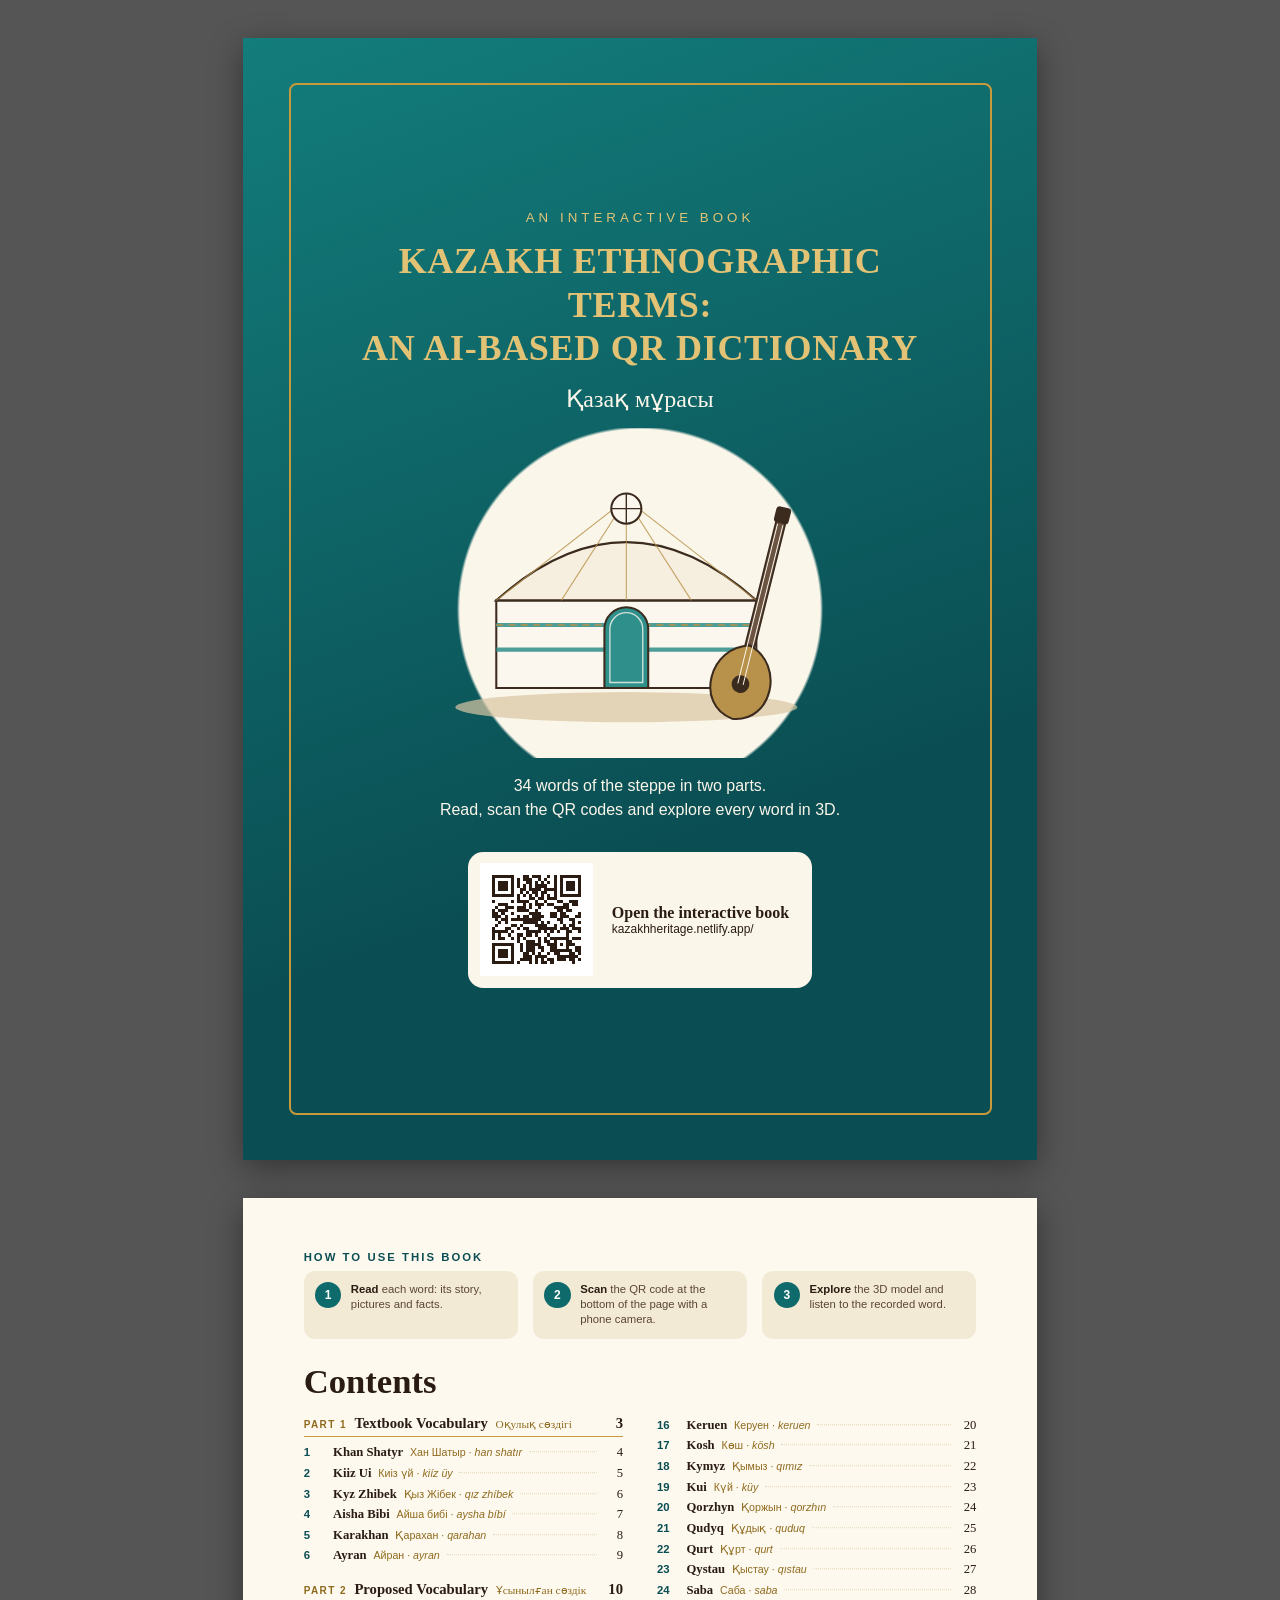
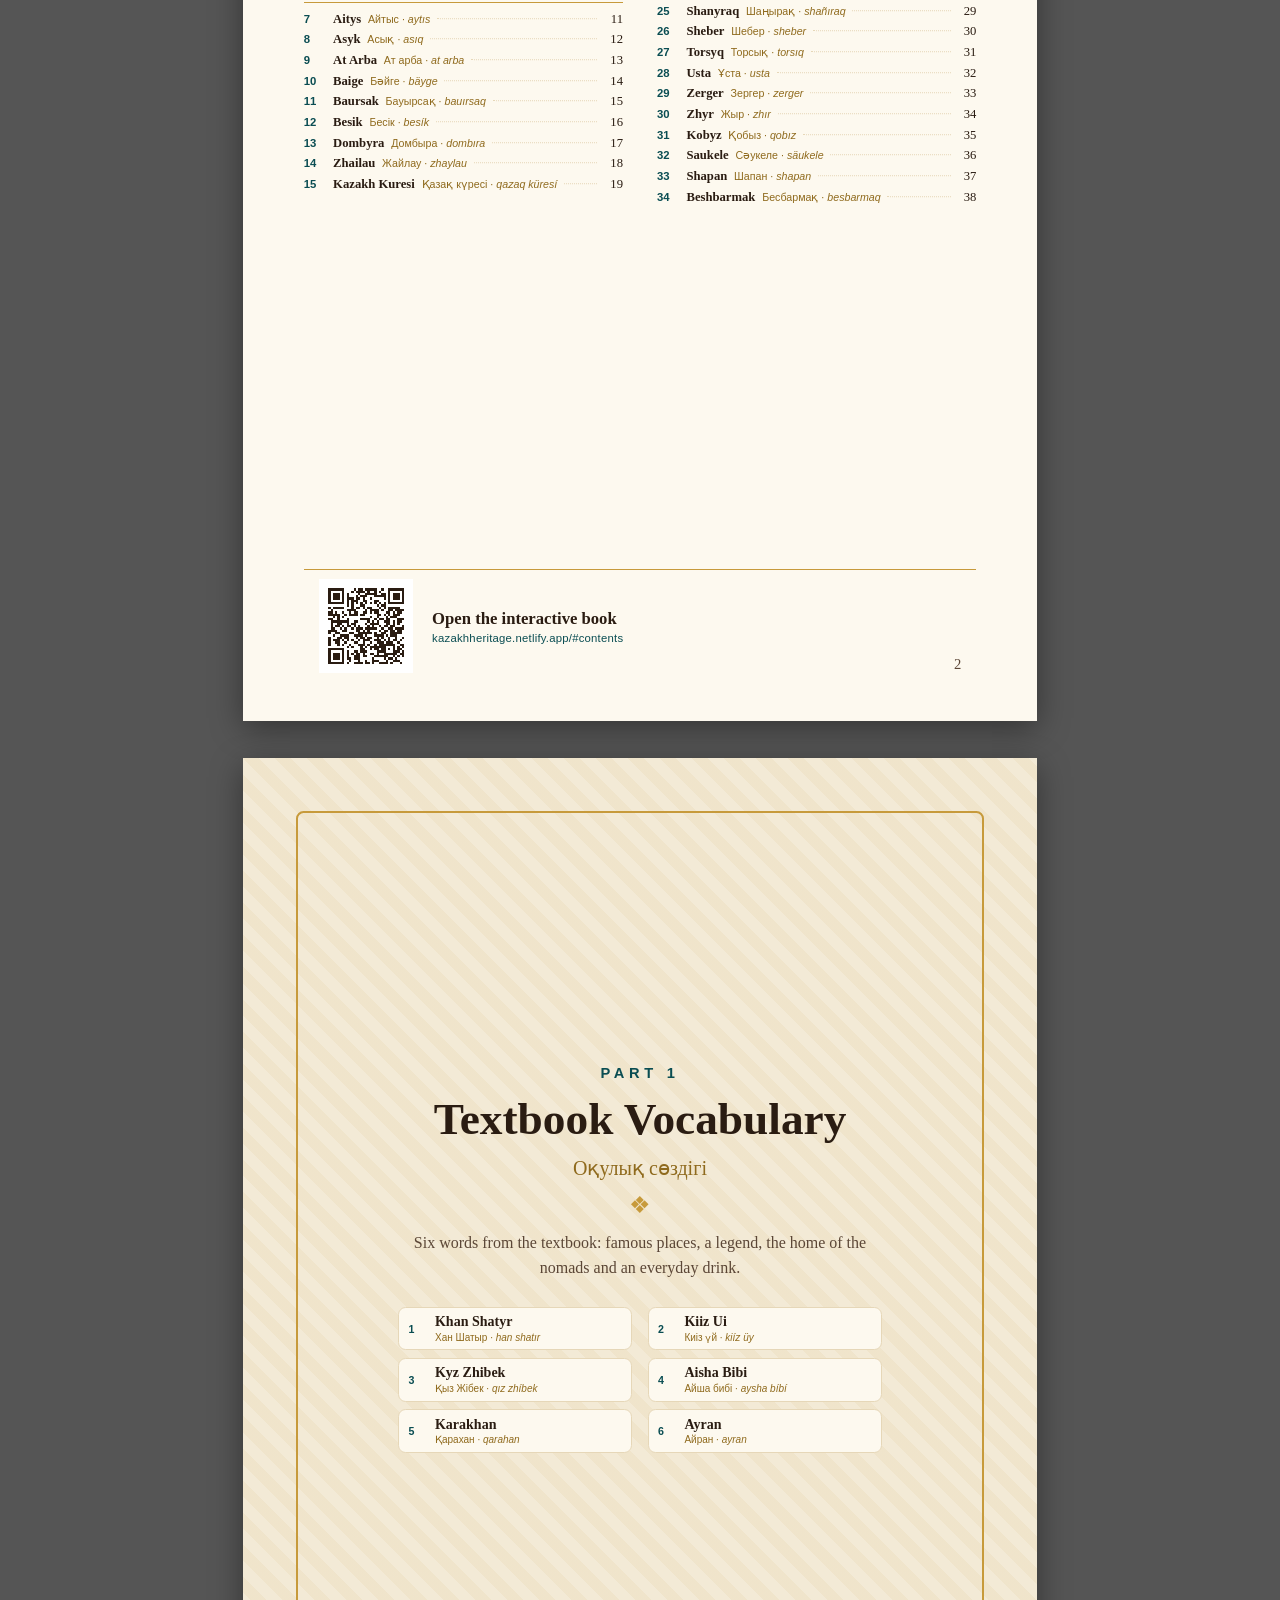
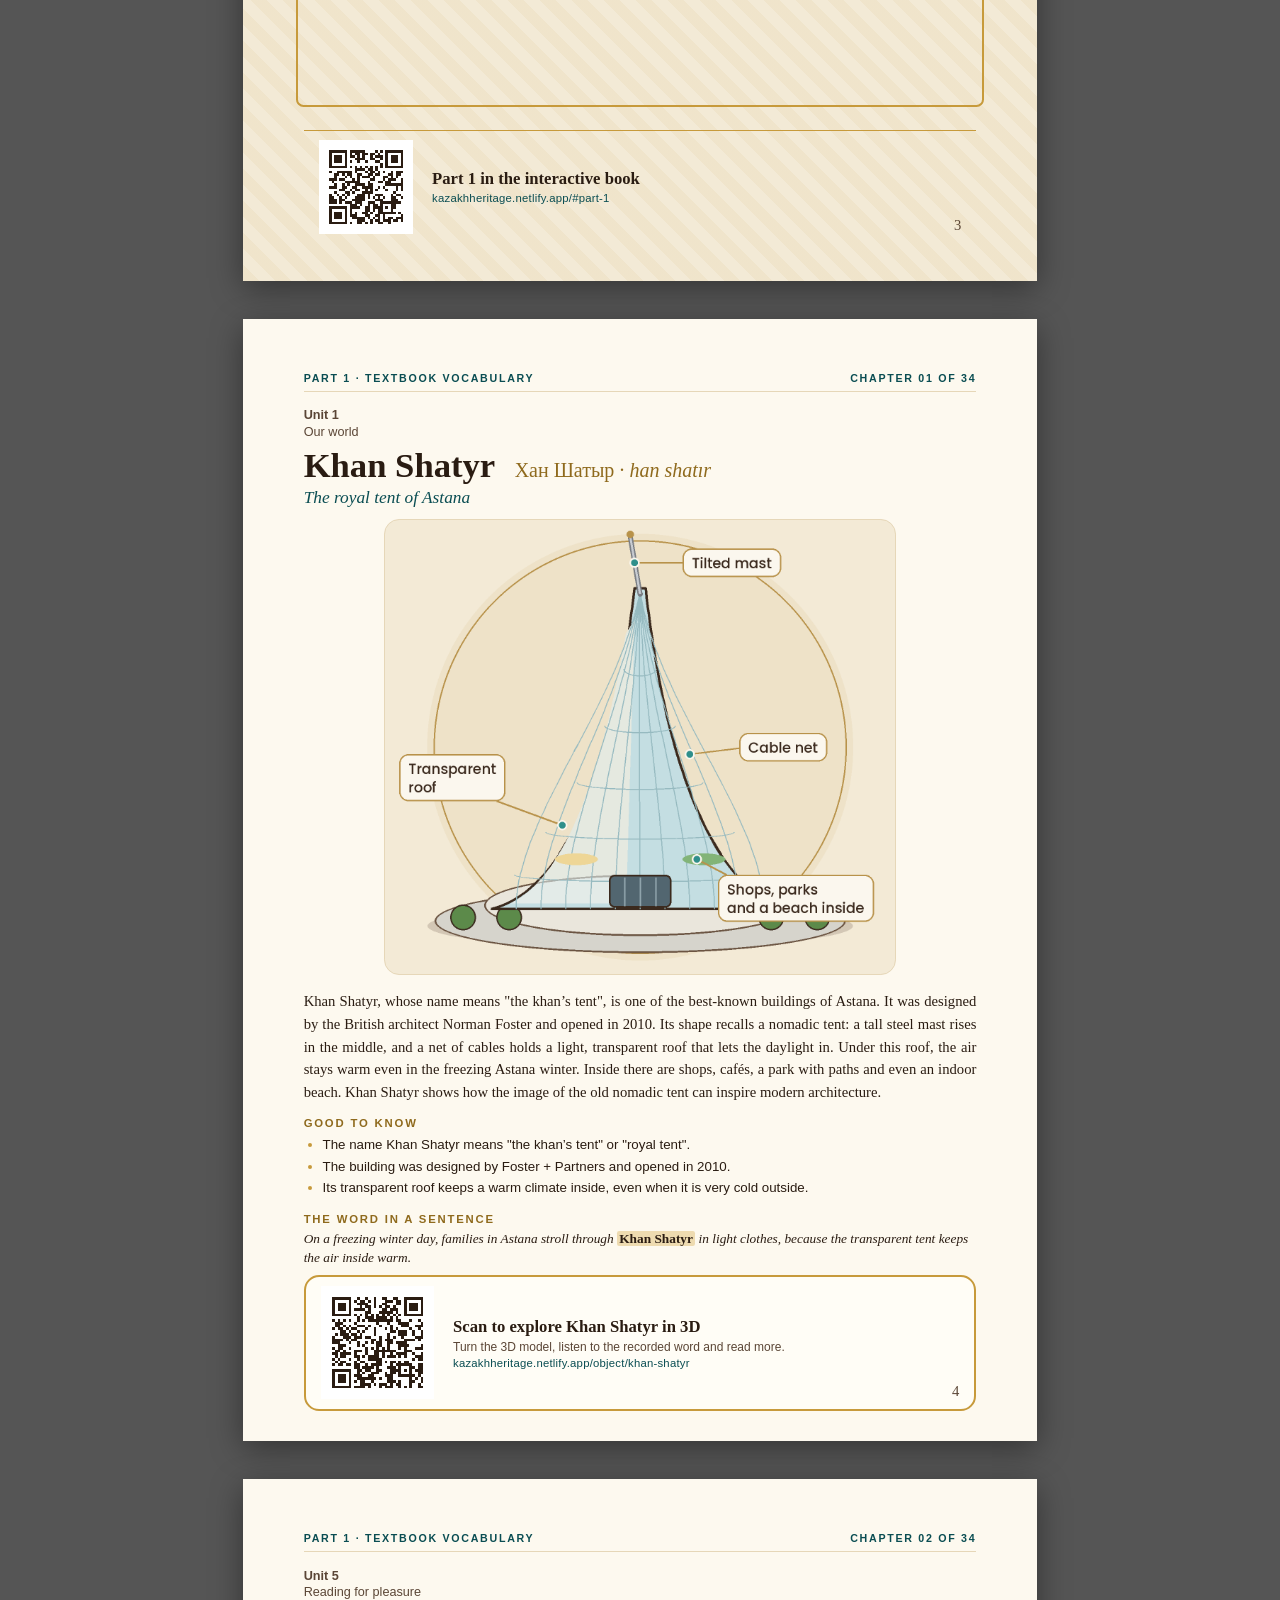
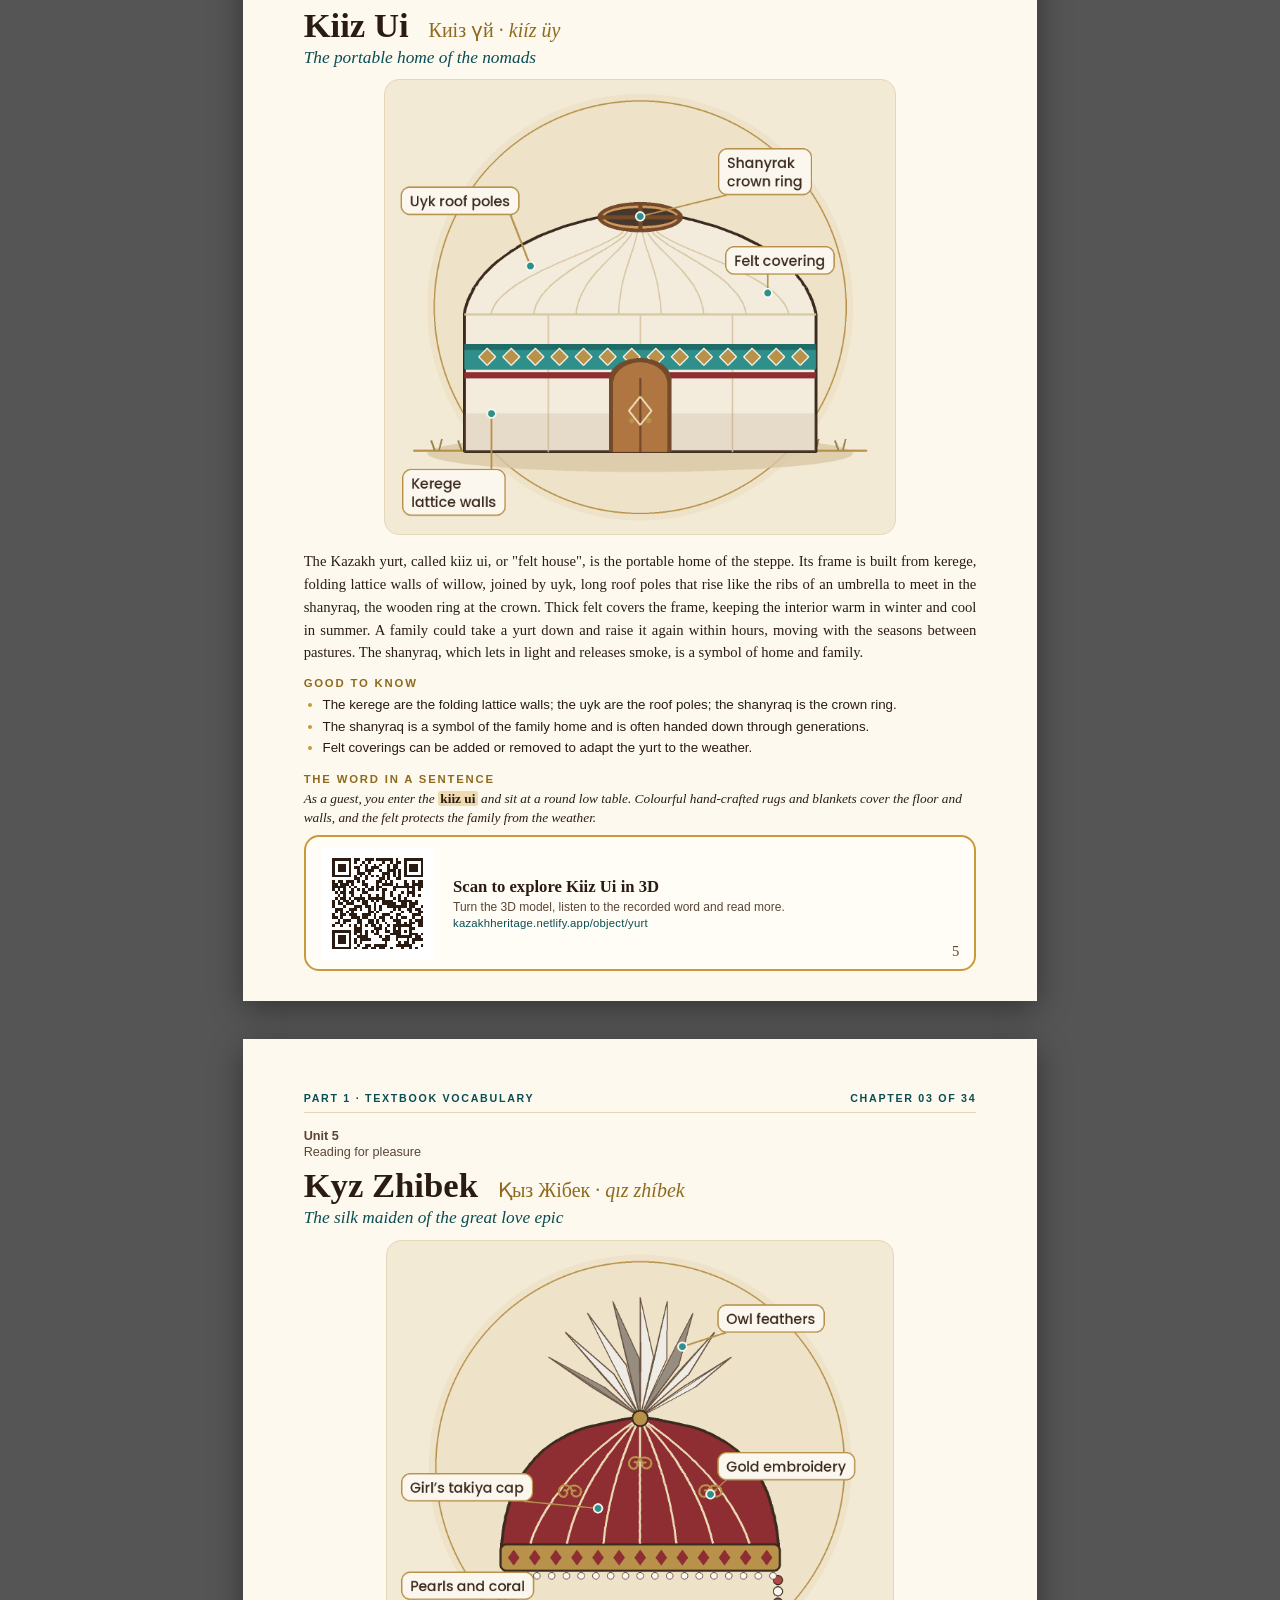
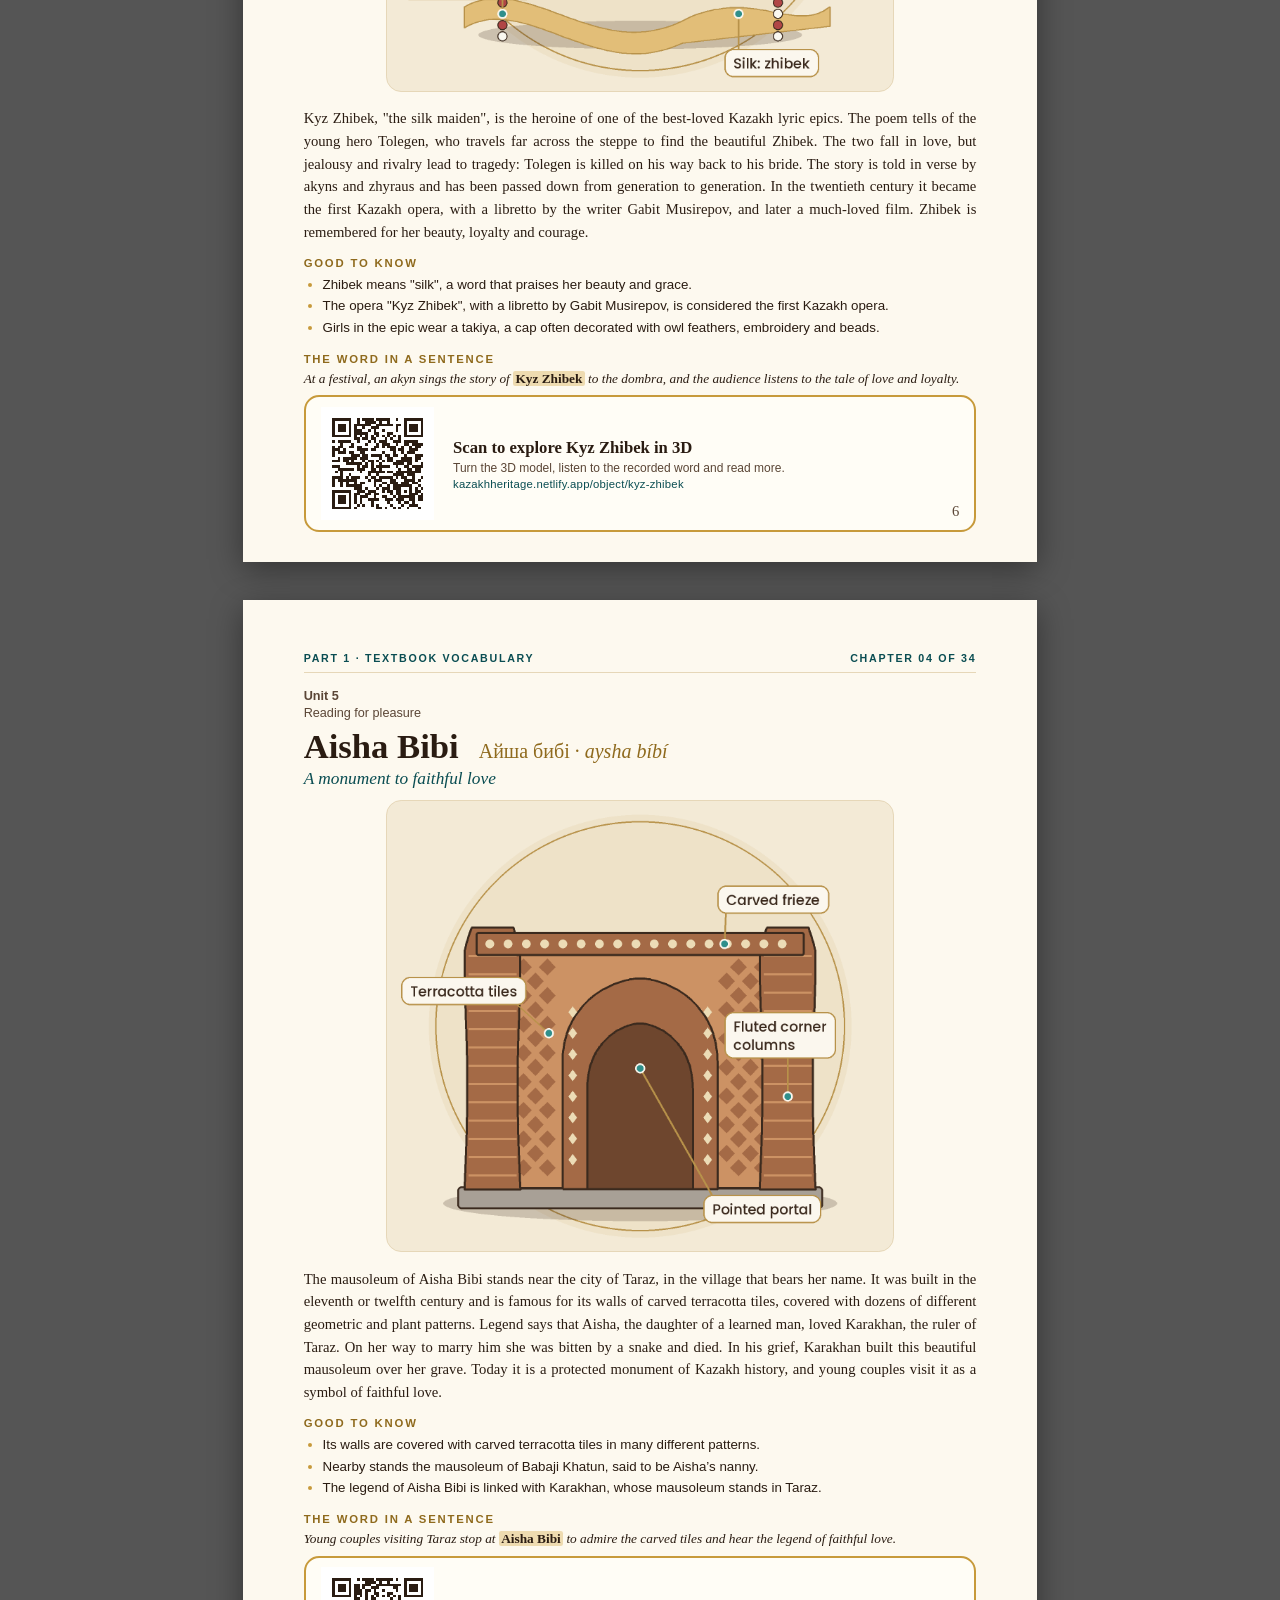
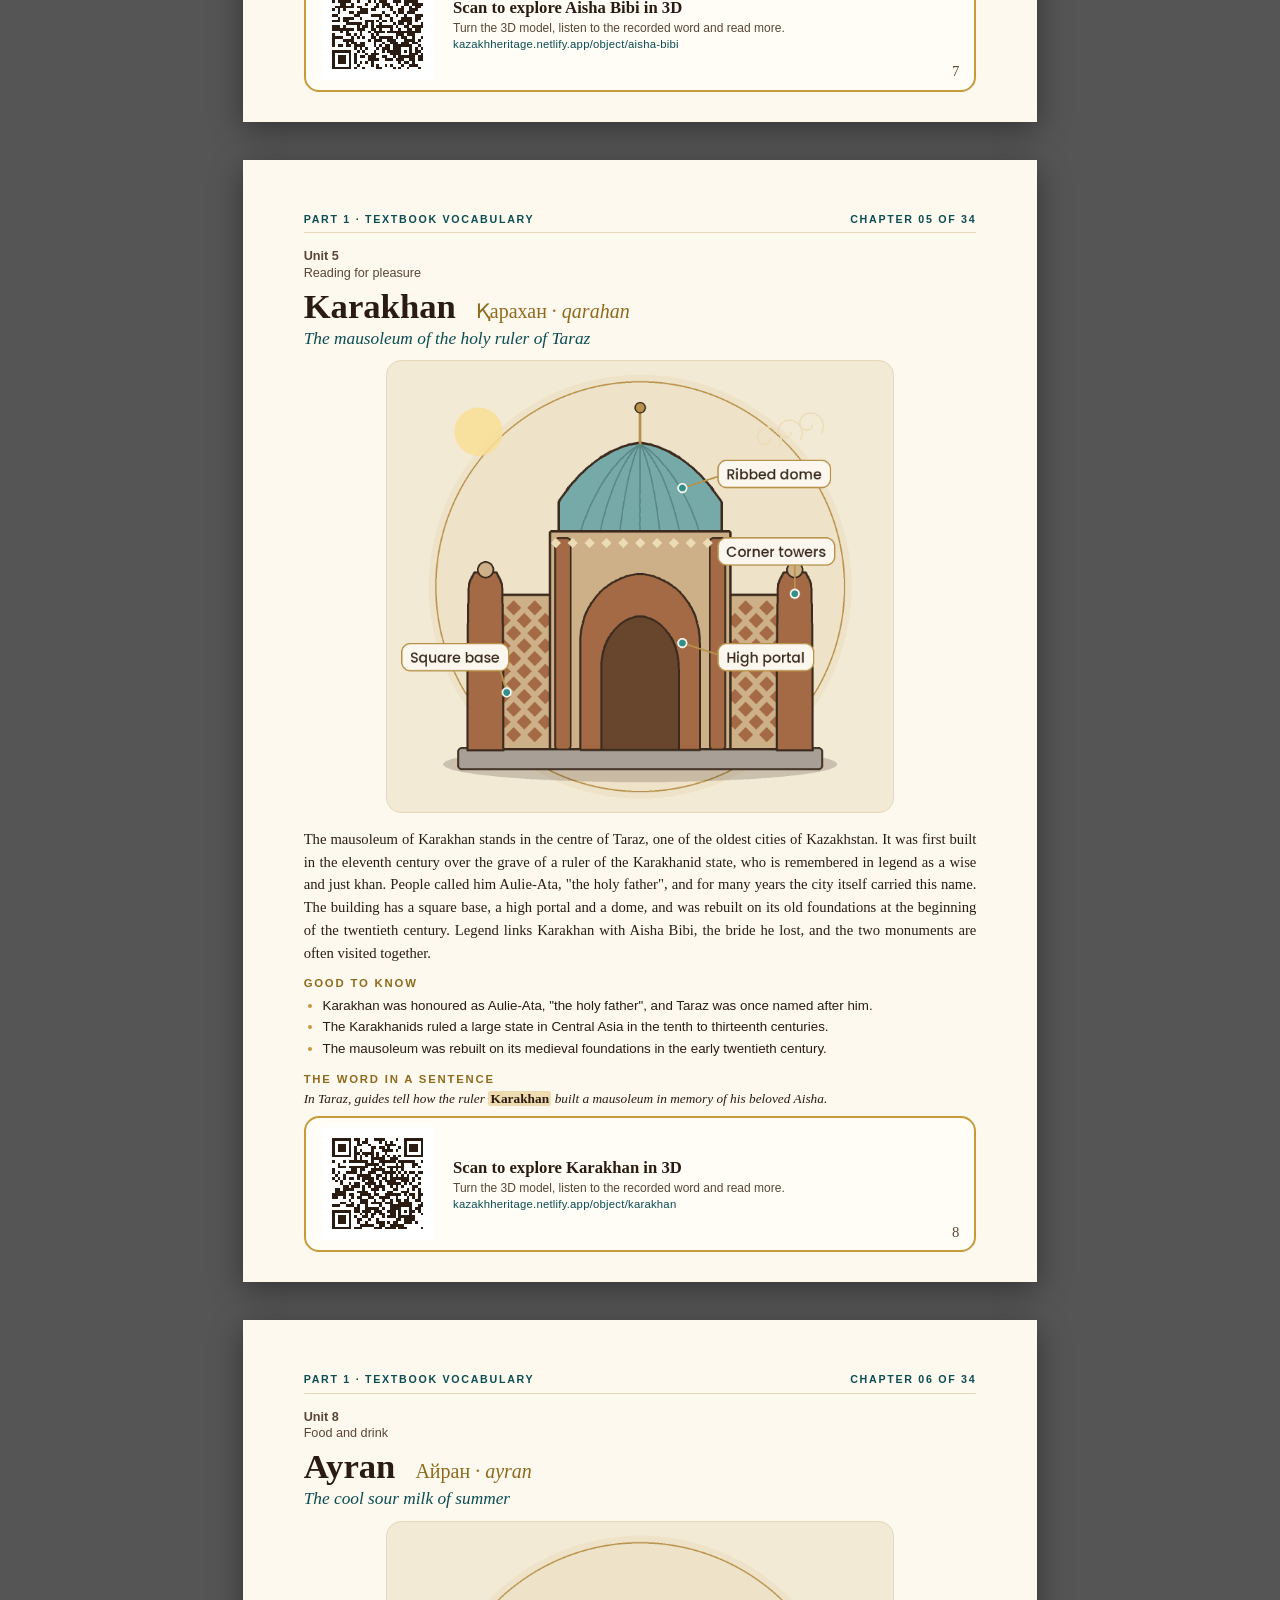
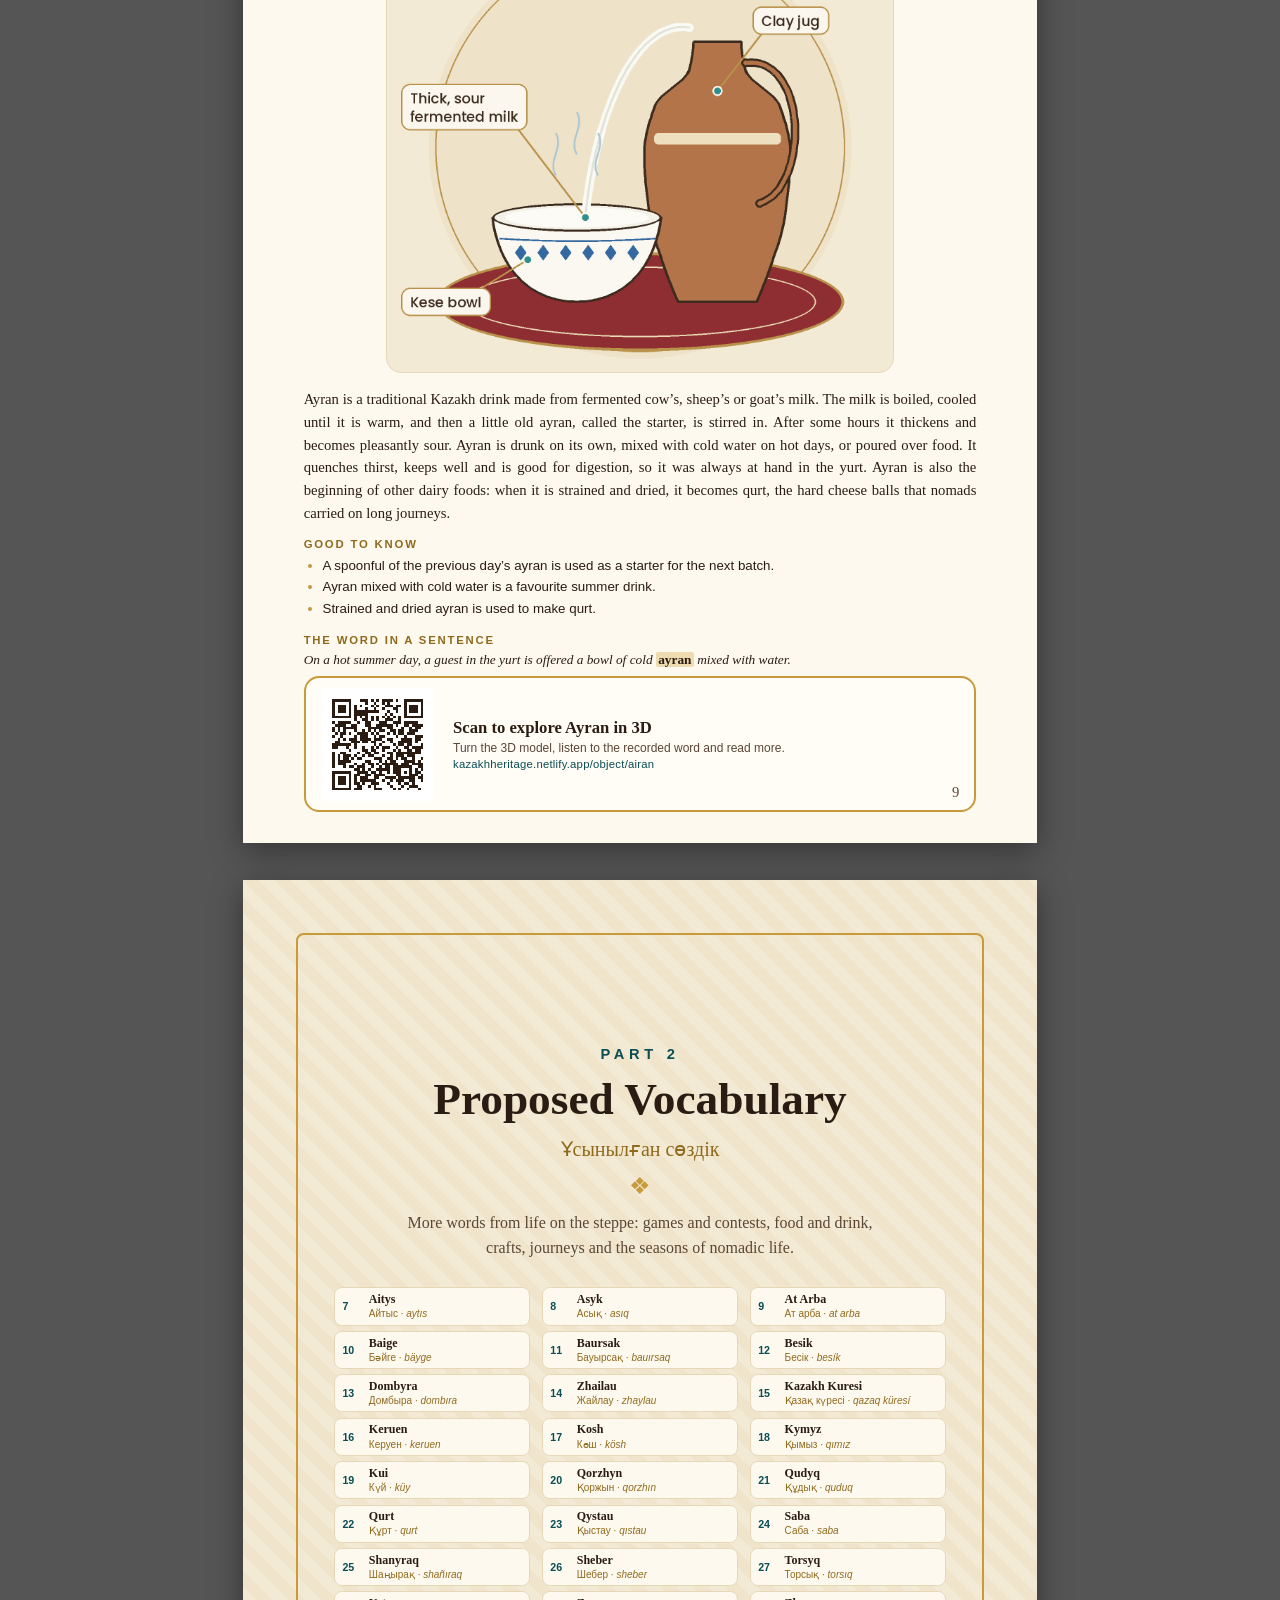
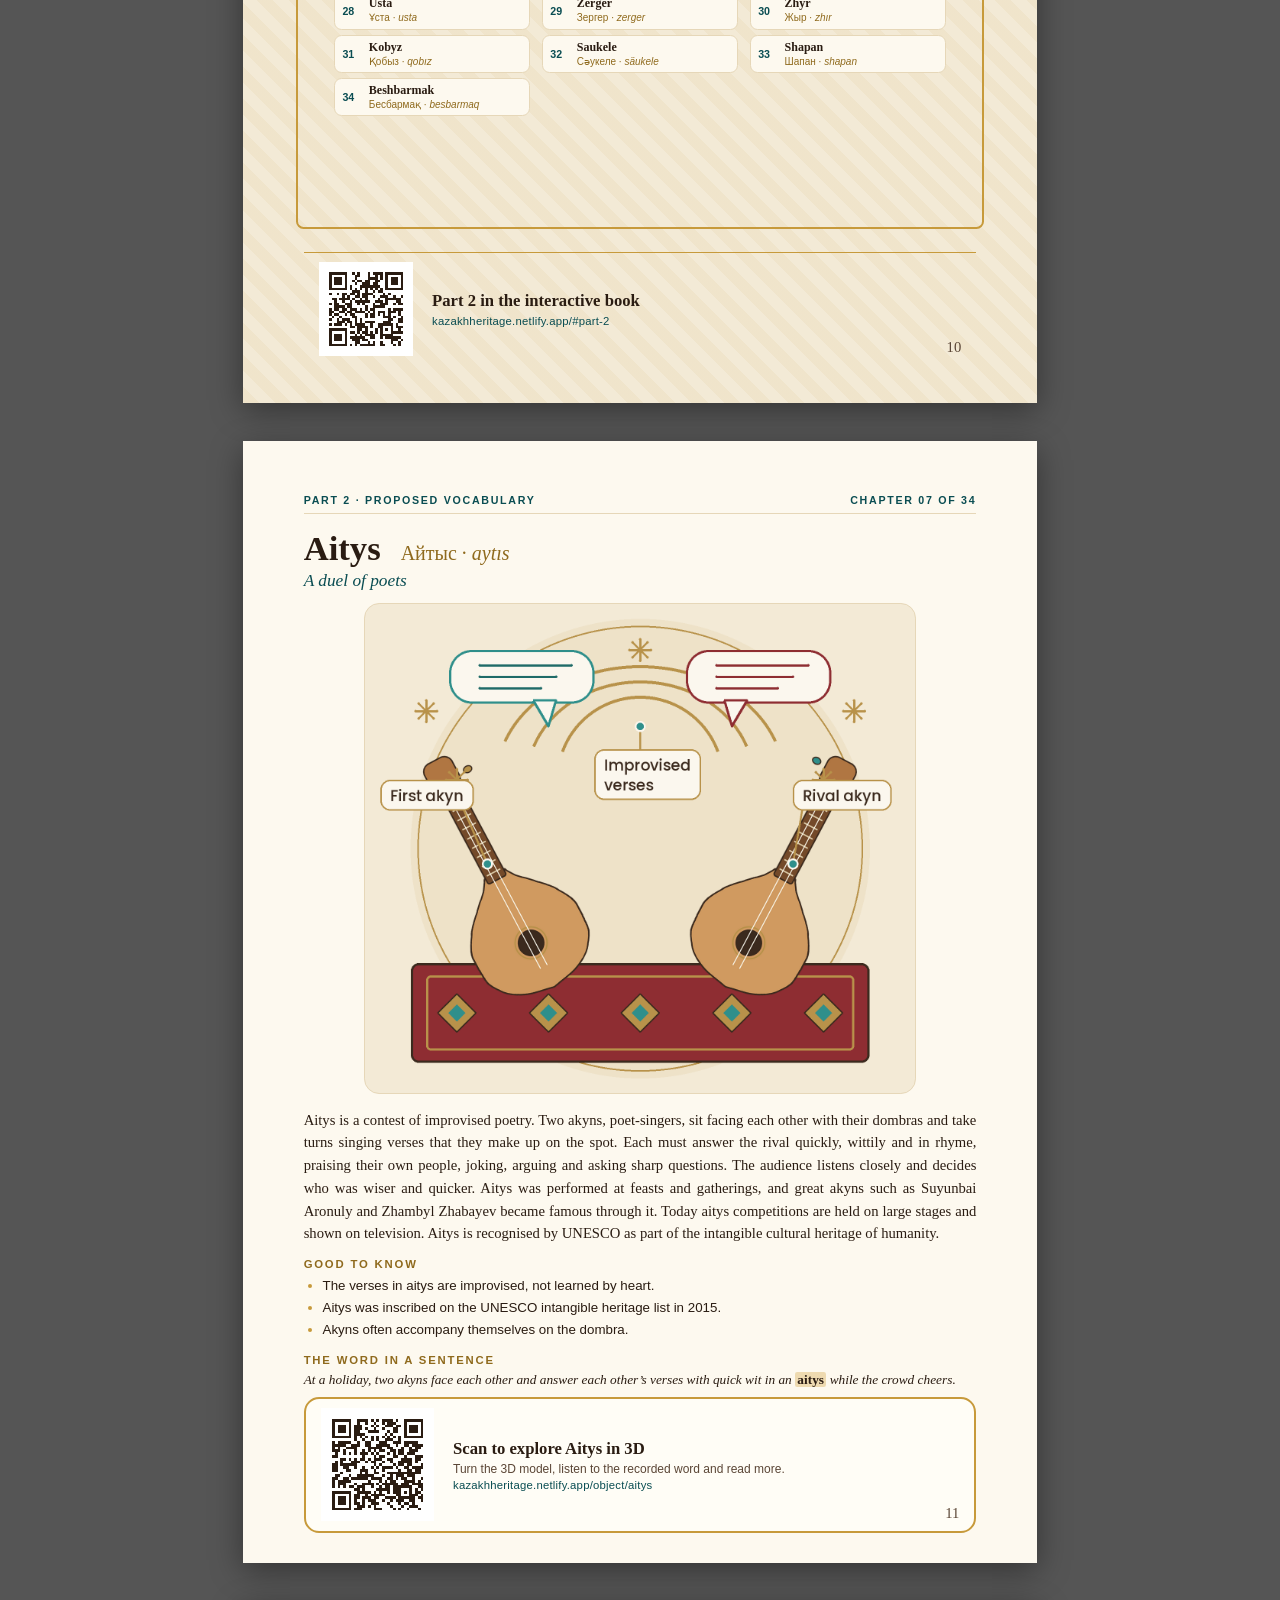
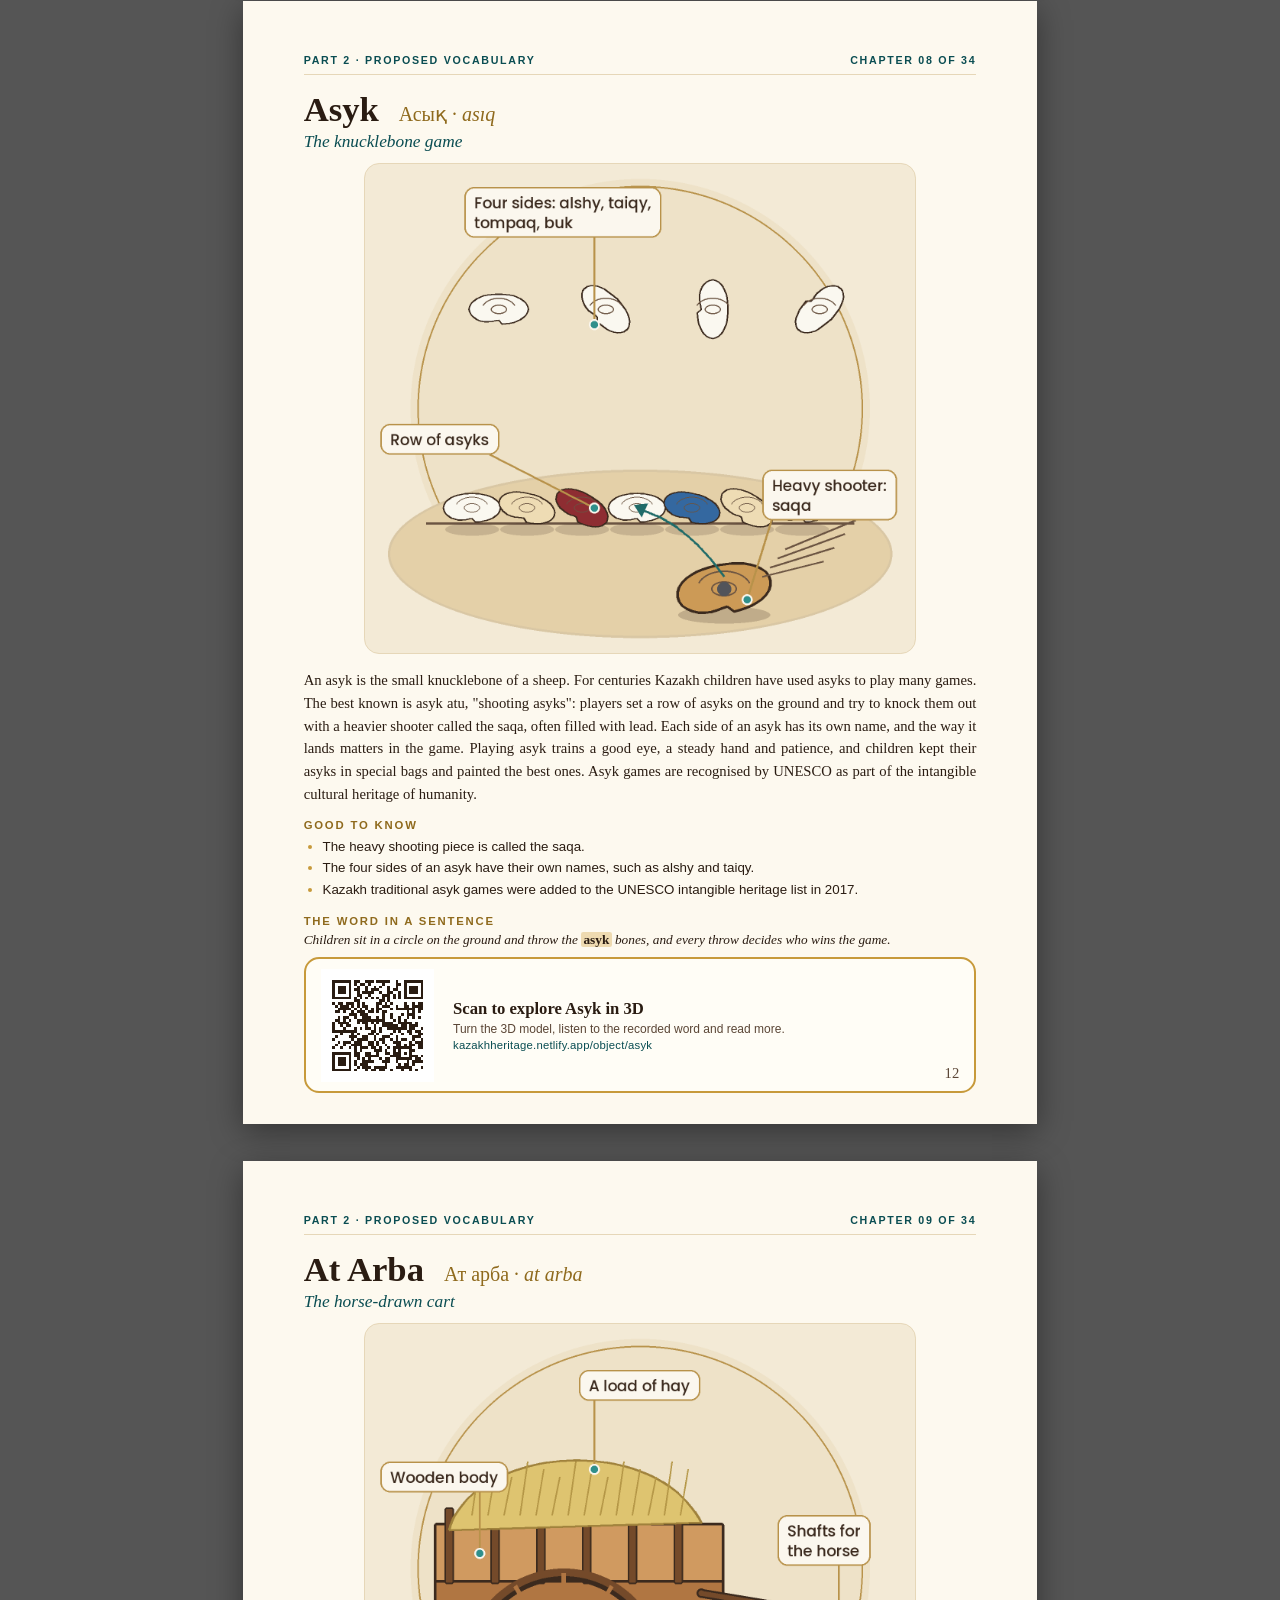
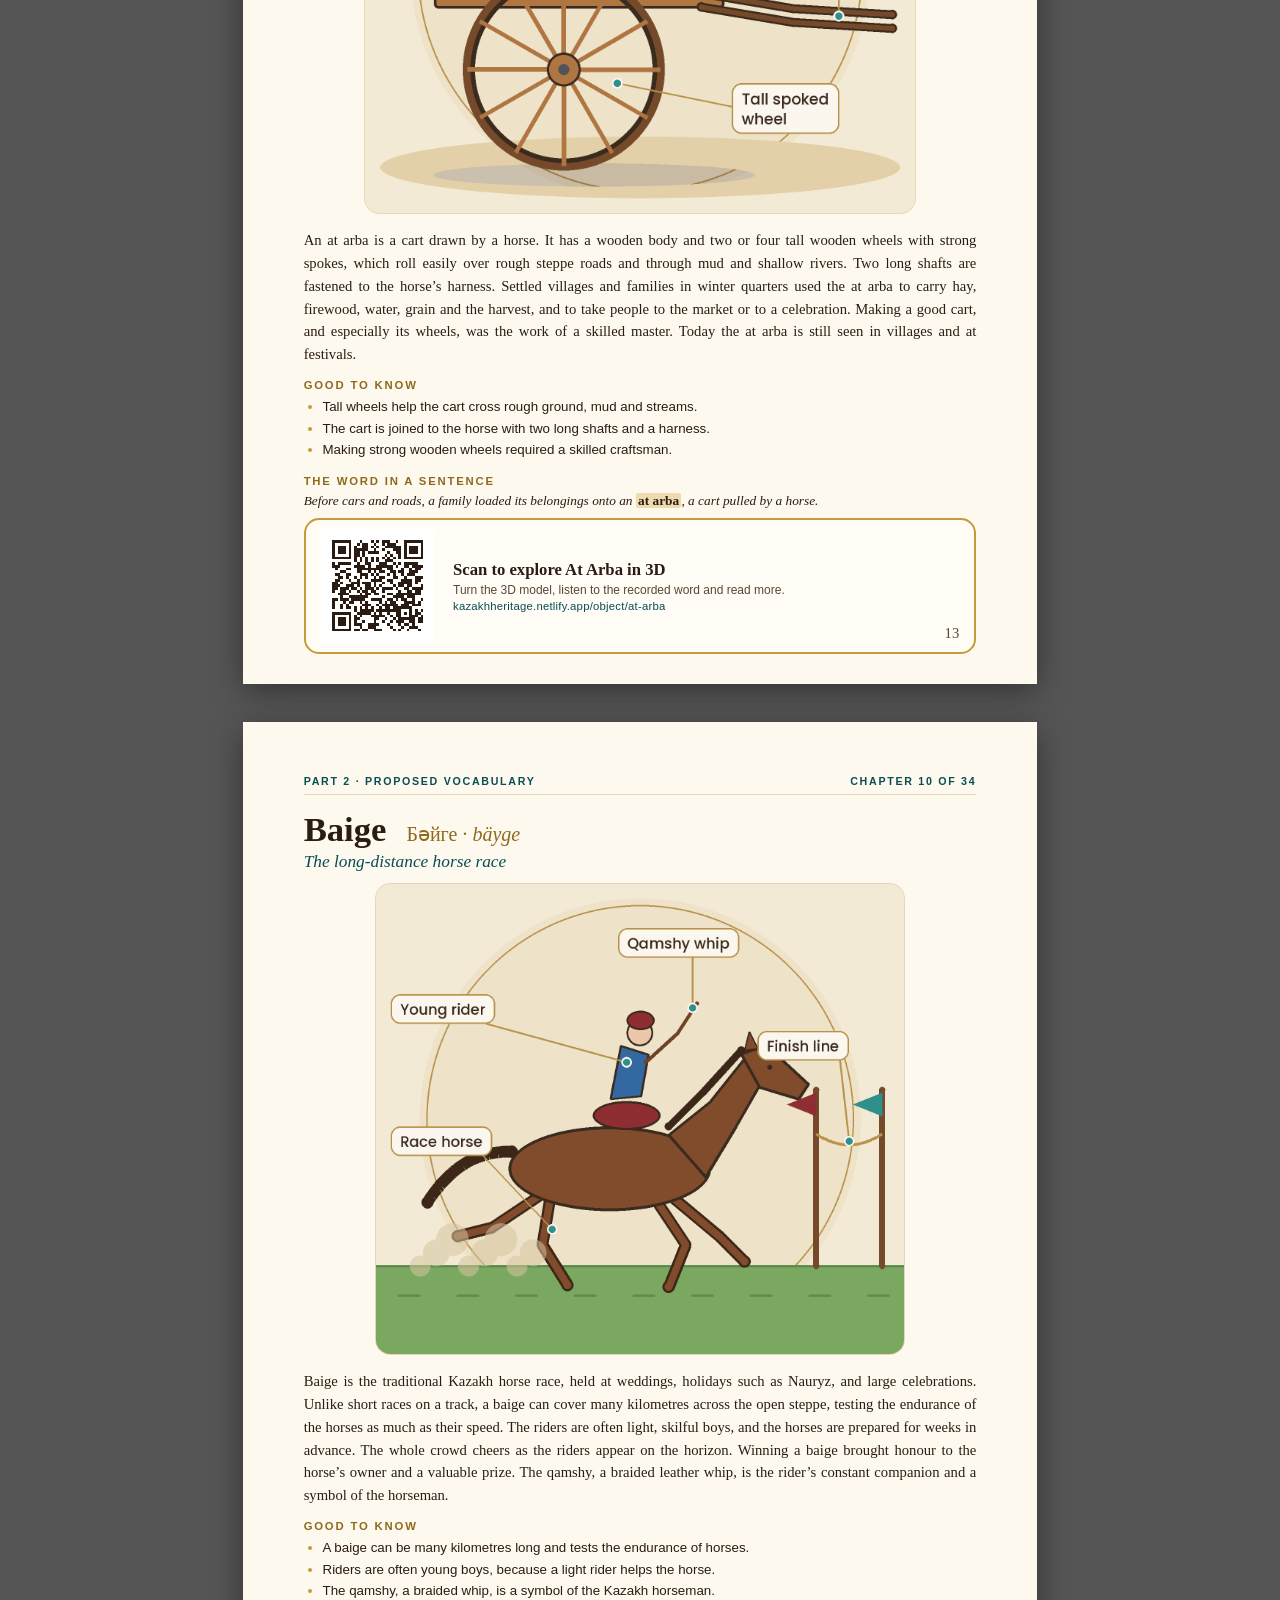
==== commit 9bd7acc4: "Add textbook Unit labels to the printable book Co-Authored-By: Claude Sonnet 5.5 <noreply@anthropic." ====
--- a/print/book.html
+++ b/print/book.html
@@ -90,6 +90,7 @@
 <section class="page chapter">
     <div class="body">
       <header class="ch-top"><span>Part 1 · Textbook Vocabulary</span><span>Chapter 01 of 34</span></header>
+      <p class="unit"><b>Unit 1</b><br>Our world</p>
       <h2 class="title">Khan Shatyr <span class="native"><span lang="kk">Хан Шатыр</span> · <i>han shatır</i></span></h2>
       <p class="subtitle">The royal tent of Astana</p>
       <figure class="pic"><img src="images/khan-shatyr.png" alt="Illustration: Khan Shatyr"></figure>
@@ -110,6 +111,7 @@
 <section class="page chapter">
     <div class="body">
       <header class="ch-top"><span>Part 1 · Textbook Vocabulary</span><span>Chapter 02 of 34</span></header>
+      <p class="unit"><b>Unit 5</b><br>Reading for pleasure</p>
       <h2 class="title">Kiiz Ui <span class="native"><span lang="kk">Киіз үй</span> · <i>kiíz üy</i></span></h2>
       <p class="subtitle">The portable home of the nomads</p>
       <figure class="pic"><img src="images/yurt.png" alt="Illustration: Kiiz Ui"></figure>
@@ -130,6 +132,7 @@
 <section class="page chapter">
     <div class="body">
       <header class="ch-top"><span>Part 1 · Textbook Vocabulary</span><span>Chapter 03 of 34</span></header>
+      <p class="unit"><b>Unit 5</b><br>Reading for pleasure</p>
       <h2 class="title">Kyz Zhibek <span class="native"><span lang="kk">Қыз Жібек</span> · <i>qız zhíbek</i></span></h2>
       <p class="subtitle">The silk maiden of the great love epic</p>
       <figure class="pic"><img src="images/kyz-zhibek.png" alt="Illustration: Kyz Zhibek"></figure>
@@ -150,6 +153,7 @@
 <section class="page chapter">
     <div class="body">
       <header class="ch-top"><span>Part 1 · Textbook Vocabulary</span><span>Chapter 04 of 34</span></header>
+      <p class="unit"><b>Unit 5</b><br>Reading for pleasure</p>
       <h2 class="title">Aisha Bibi <span class="native"><span lang="kk">Айша бибі</span> · <i>aysha bíbí</i></span></h2>
       <p class="subtitle">A monument to faithful love</p>
       <figure class="pic"><img src="images/aisha-bibi.png" alt="Illustration: Aisha Bibi"></figure>
@@ -170,6 +174,7 @@
 <section class="page chapter">
     <div class="body">
       <header class="ch-top"><span>Part 1 · Textbook Vocabulary</span><span>Chapter 05 of 34</span></header>
+      <p class="unit"><b>Unit 5</b><br>Reading for pleasure</p>
       <h2 class="title">Karakhan <span class="native"><span lang="kk">Қарахан</span> · <i>qarahan</i></span></h2>
       <p class="subtitle">The mausoleum of the holy ruler of Taraz</p>
       <figure class="pic"><img src="images/karakhan.png" alt="Illustration: Karakhan"></figure>
@@ -190,6 +195,7 @@
 <section class="page chapter">
     <div class="body">
       <header class="ch-top"><span>Part 1 · Textbook Vocabulary</span><span>Chapter 06 of 34</span></header>
+      <p class="unit"><b>Unit 8</b><br>Food and drink</p>
       <h2 class="title">Ayran <span class="native"><span lang="kk">Айран</span> · <i>ayran</i></span></h2>
       <p class="subtitle">The cool sour milk of summer</p>
       <figure class="pic"><img src="images/airan.png" alt="Illustration: Ayran"></figure>
@@ -226,6 +232,7 @@
 <section class="page chapter">
     <div class="body">
       <header class="ch-top"><span>Part 2 · Proposed Vocabulary</span><span>Chapter 07 of 34</span></header>
+      
       <h2 class="title">Aitys <span class="native"><span lang="kk">Айтыс</span> · <i>aytıs</i></span></h2>
       <p class="subtitle">A duel of poets</p>
       <figure class="pic"><img src="images/aitys.png" alt="Illustration: Aitys"></figure>
@@ -246,6 +253,7 @@
 <section class="page chapter">
     <div class="body">
       <header class="ch-top"><span>Part 2 · Proposed Vocabulary</span><span>Chapter 08 of 34</span></header>
+      
       <h2 class="title">Asyk <span class="native"><span lang="kk">Асық</span> · <i>asıq</i></span></h2>
       <p class="subtitle">The knucklebone game</p>
       <figure class="pic"><img src="images/asyk.png" alt="Illustration: Asyk"></figure>
@@ -266,6 +274,7 @@
 <section class="page chapter">
     <div class="body">
       <header class="ch-top"><span>Part 2 · Proposed Vocabulary</span><span>Chapter 09 of 34</span></header>
+      
       <h2 class="title">At Arba <span class="native"><span lang="kk">Ат арба</span> · <i>at arba</i></span></h2>
       <p class="subtitle">The horse-drawn cart</p>
       <figure class="pic"><img src="images/at-arba.png" alt="Illustration: At Arba"></figure>
@@ -286,6 +295,7 @@
 <section class="page chapter">
     <div class="body">
       <header class="ch-top"><span>Part 2 · Proposed Vocabulary</span><span>Chapter 10 of 34</span></header>
+      
       <h2 class="title">Baige <span class="native"><span lang="kk">Бәйге</span> · <i>bäyge</i></span></h2>
       <p class="subtitle">The long-distance horse race</p>
       <figure class="pic"><img src="images/baige.png" alt="Illustration: Baige"></figure>
@@ -306,6 +316,7 @@
 <section class="page chapter">
     <div class="body">
       <header class="ch-top"><span>Part 2 · Proposed Vocabulary</span><span>Chapter 11 of 34</span></header>
+      
       <h2 class="title">Baursak <span class="native"><span lang="kk">Бауырсақ</span> · <i>bauırsaq</i></span></h2>
       <p class="subtitle">Golden bread of the dastarkhan</p>
       <figure class="pic"><img src="images/baursak.png" alt="Illustration: Baursak"></figure>
@@ -326,6 +337,7 @@
 <section class="page chapter">
     <div class="body">
       <header class="ch-top"><span>Part 2 · Proposed Vocabulary</span><span>Chapter 12 of 34</span></header>
+      
       <h2 class="title">Besik <span class="native"><span lang="kk">Бесік</span> · <i>besík</i></span></h2>
       <p class="subtitle">The cradle that welcomes a child</p>
       <figure class="pic"><img src="images/besik.png" alt="Illustration: Besik"></figure>
@@ -346,6 +358,7 @@
 <section class="page chapter">
     <div class="body">
       <header class="ch-top"><span>Part 2 · Proposed Vocabulary</span><span>Chapter 13 of 34</span></header>
+      
       <h2 class="title">Dombyra <span class="native"><span lang="kk">Домбыра</span> · <i>dombıra</i></span></h2>
       <p class="subtitle">The two-string voice of the steppe</p>
       <figure class="pic"><img src="images/dombra.png" alt="Illustration: Dombyra"></figure>
@@ -366,6 +379,7 @@
 <section class="page chapter">
     <div class="body">
       <header class="ch-top"><span>Part 2 · Proposed Vocabulary</span><span>Chapter 14 of 34</span></header>
+      
       <h2 class="title">Zhailau <span class="native"><span lang="kk">Жайлау</span> · <i>zhaylau</i></span></h2>
       <p class="subtitle">The green summer pasture</p>
       <figure class="pic"><img src="images/zhailau.png" alt="Illustration: Zhailau"></figure>
@@ -386,6 +400,7 @@
 <section class="page chapter">
     <div class="body">
       <header class="ch-top"><span>Part 2 · Proposed Vocabulary</span><span>Chapter 15 of 34</span></header>
+      
       <h2 class="title">Kazakh Kuresi <span class="native"><span lang="kk">Қазақ күресі</span> · <i>qazaq küresí</i></span></h2>
       <p class="subtitle">The wrestling of the steppe</p>
       <figure class="pic"><img src="images/kazakh-kuresi.png" alt="Illustration: Kazakh Kuresi"></figure>
@@ -406,6 +421,7 @@
 <section class="page chapter">
     <div class="body">
       <header class="ch-top"><span>Part 2 · Proposed Vocabulary</span><span>Chapter 16 of 34</span></header>
+      
       <h2 class="title">Keruen <span class="native"><span lang="kk">Керуен</span> · <i>keruen</i></span></h2>
       <p class="subtitle">The camel caravan of the Silk Road</p>
       <figure class="pic"><img src="images/keruen.png" alt="Illustration: Keruen"></figure>
@@ -426,6 +442,7 @@
 <section class="page chapter">
     <div class="body">
       <header class="ch-top"><span>Part 2 · Proposed Vocabulary</span><span>Chapter 17 of 34</span></header>
+      
       <h2 class="title">Kosh <span class="native"><span lang="kk">Көш</span> · <i>kösh</i></span></h2>
       <p class="subtitle">The great seasonal move</p>
       <figure class="pic"><img src="images/kosh.png" alt="Illustration: Kosh"></figure>
@@ -446,6 +463,7 @@
 <section class="page chapter">
     <div class="body">
       <header class="ch-top"><span>Part 2 · Proposed Vocabulary</span><span>Chapter 18 of 34</span></header>
+      
       <h2 class="title">Kymyz <span class="native"><span lang="kk">Қымыз</span> · <i>qımız</i></span></h2>
       <p class="subtitle">The fermented mare’s milk</p>
       <figure class="pic"><img src="images/kymyz.png" alt="Illustration: Kymyz"></figure>
@@ -466,6 +484,7 @@
 <section class="page chapter">
     <div class="body">
       <header class="ch-top"><span>Part 2 · Proposed Vocabulary</span><span>Chapter 19 of 34</span></header>
+      
       <h2 class="title">Kui <span class="native"><span lang="kk">Күй</span> · <i>küy</i></span></h2>
       <p class="subtitle">A story told without words</p>
       <figure class="pic"><img src="images/kui.png" alt="Illustration: Kui"></figure>
@@ -486,6 +505,7 @@
 <section class="page chapter">
     <div class="body">
       <header class="ch-top"><span>Part 2 · Proposed Vocabulary</span><span>Chapter 20 of 34</span></header>
+      
       <h2 class="title">Qorzhyn <span class="native"><span lang="kk">Қоржын</span> · <i>qorzhın</i></span></h2>
       <p class="subtitle">The double saddlebag</p>
       <figure class="pic"><img src="images/qorzhyn.png" alt="Illustration: Qorzhyn"></figure>
@@ -506,6 +526,7 @@
 <section class="page chapter">
     <div class="body">
       <header class="ch-top"><span>Part 2 · Proposed Vocabulary</span><span>Chapter 21 of 34</span></header>
+      
       <h2 class="title">Qudyq <span class="native"><span lang="kk">Құдық</span> · <i>quduq</i></span></h2>
       <p class="subtitle">The well that gives life</p>
       <figure class="pic"><img src="images/qudyq.png" alt="Illustration: Qudyq"></figure>
@@ -526,6 +547,7 @@
 <section class="page chapter">
     <div class="body">
       <header class="ch-top"><span>Part 2 · Proposed Vocabulary</span><span>Chapter 22 of 34</span></header>
+      
       <h2 class="title">Qurt <span class="native"><span lang="kk">Құрт</span> · <i>qurt</i></span></h2>
       <p class="subtitle">The dried cheese of the road</p>
       <figure class="pic"><img src="images/qurt.png" alt="Illustration: Qurt"></figure>
@@ -546,6 +568,7 @@
 <section class="page chapter">
     <div class="body">
       <header class="ch-top"><span>Part 2 · Proposed Vocabulary</span><span>Chapter 23 of 34</span></header>
+      
       <h2 class="title">Qystau <span class="native"><span lang="kk">Қыстау</span> · <i>qıstau</i></span></h2>
       <p class="subtitle">The sheltered winter home</p>
       <figure class="pic"><img src="images/qystau.png" alt="Illustration: Qystau"></figure>
@@ -566,6 +589,7 @@
 <section class="page chapter">
     <div class="body">
       <header class="ch-top"><span>Part 2 · Proposed Vocabulary</span><span>Chapter 24 of 34</span></header>
+      
       <h2 class="title">Saba <span class="native"><span lang="kk">Саба</span> · <i>saba</i></span></h2>
       <p class="subtitle">The leather vessel for kymyz</p>
       <figure class="pic"><img src="images/saba.png" alt="Illustration: Saba"></figure>
@@ -586,6 +610,7 @@
 <section class="page chapter">
     <div class="body">
       <header class="ch-top"><span>Part 2 · Proposed Vocabulary</span><span>Chapter 25 of 34</span></header>
+      
       <h2 class="title">Shanyraq <span class="native"><span lang="kk">Шаңырақ</span> · <i>shañıraq</i></span></h2>
       <p class="subtitle">The crown of the yurt</p>
       <figure class="pic"><img src="images/shanyraq.png" alt="Illustration: Shanyraq"></figure>
@@ -606,6 +631,7 @@
 <section class="page chapter">
     <div class="body">
       <header class="ch-top"><span>Part 2 · Proposed Vocabulary</span><span>Chapter 26 of 34</span></header>
+      
       <h2 class="title">Sheber <span class="native"><span lang="kk">Шебер</span> · <i>sheber</i></span></h2>
       <p class="subtitle">The master craftsman</p>
       <figure class="pic"><img src="images/sheber.png" alt="Illustration: Sheber"></figure>
@@ -626,6 +652,7 @@
 <section class="page chapter">
     <div class="body">
       <header class="ch-top"><span>Part 2 · Proposed Vocabulary</span><span>Chapter 27 of 34</span></header>
+      
       <h2 class="title">Torsyq <span class="native"><span lang="kk">Торсық</span> · <i>torsıq</i></span></h2>
       <p class="subtitle">The leather vessel of the road</p>
       <figure class="pic"><img src="images/torsyk.png" alt="Illustration: Torsyq"></figure>
@@ -646,6 +673,7 @@
 <section class="page chapter">
     <div class="body">
       <header class="ch-top"><span>Part 2 · Proposed Vocabulary</span><span>Chapter 28 of 34</span></header>
+      
       <h2 class="title">Usta <span class="native"><span lang="kk">Ұста</span> · <i>usta</i></span></h2>
       <p class="subtitle">The blacksmith master</p>
       <figure class="pic"><img src="images/usta.png" alt="Illustration: Usta"></figure>
@@ -666,6 +694,7 @@
 <section class="page chapter">
     <div class="body">
       <header class="ch-top"><span>Part 2 · Proposed Vocabulary</span><span>Chapter 29 of 34</span></header>
+      
       <h2 class="title">Zerger <span class="native"><span lang="kk">Зергер</span> · <i>zerger</i></span></h2>
       <p class="subtitle">The silver jeweller</p>
       <figure class="pic"><img src="images/zerger.png" alt="Illustration: Zerger"></figure>
@@ -686,6 +715,7 @@
 <section class="page chapter">
     <div class="body">
       <header class="ch-top"><span>Part 2 · Proposed Vocabulary</span><span>Chapter 30 of 34</span></header>
+      
       <h2 class="title">Zhyr <span class="native"><span lang="kk">Жыр</span> · <i>zhır</i></span></h2>
       <p class="subtitle">The epic song of heroes</p>
       <figure class="pic"><img src="images/zhyr.png" alt="Illustration: Zhyr"></figure>
@@ -706,6 +736,7 @@
 <section class="page chapter">
     <div class="body">
       <header class="ch-top"><span>Part 2 · Proposed Vocabulary</span><span>Chapter 31 of 34</span></header>
+      
       <h2 class="title">Kobyz <span class="native"><span lang="kk">Қобыз</span> · <i>qobız</i></span></h2>
       <p class="subtitle">The ancient bowed instrument</p>
       <figure class="pic"><img src="images/kobyz.png" alt="Illustration: Kobyz"></figure>
@@ -726,6 +757,7 @@
 <section class="page chapter">
     <div class="body">
       <header class="ch-top"><span>Part 2 · Proposed Vocabulary</span><span>Chapter 32 of 34</span></header>
+      
       <h2 class="title">Saukele <span class="native"><span lang="kk">Сәукеле</span> · <i>säukele</i></span></h2>
       <p class="subtitle">The bride’s crowning headdress</p>
       <figure class="pic"><img src="images/saukele.png" alt="Illustration: Saukele"></figure>
@@ -746,6 +778,7 @@
 <section class="page chapter">
     <div class="body">
       <header class="ch-top"><span>Part 2 · Proposed Vocabulary</span><span>Chapter 33 of 34</span></header>
+      
       <h2 class="title">Shapan <span class="native"><span lang="kk">Шапан</span> · <i>shapan</i></span></h2>
       <p class="subtitle">The robe of respect and welcome</p>
       <figure class="pic"><img src="images/shapan.png" alt="Illustration: Shapan"></figure>
@@ -753,7 +786,7 @@
       <h3>Good to know</h3>
       <ul class="facts"><li>The shapan was worn by both men and women in different styles.</li><li>Placing a shapan on a guest’s shoulders is a traditional gesture of honour.</li><li>Festive shapans were embroidered or trimmed with braid.</li></ul>
       <h3>The word in a sentence</h3>
-      <p class="topic">At the wedding, the groom wears the long <mark>shapan</mark> (in the textbook, “chopan”) and a beautifully decorated hat.</p>
+      <p class="topic">At the wedding, the groom wears the long <mark>shapan</mark> and a beautifully decorated hat.</p>
     </div>
     <footer class="foot big">
       <div class="qr"><svg xmlns="http://www.w3.org/2000/svg" viewBox="0 0 41 41" shape-rendering="crispEdges" role="img" aria-label="3D model of Shapan"><rect width="41" height="41" fill="#ffffff"/><path d="M4,4h1v1h-1zM5,4h1v1h-1zM6,4h1v1h-1zM7,4h1v1h-1zM8,4h1v1h-1zM9,4h1v1h-1zM10,4h1v1h-1zM13,4h1v1h-1zM15,4h1v1h-1zM17,4h1v1h-1zM18,4h1v1h-1zM20,4h1v1h-1zM21,4h1v1h-1zM22,4h1v1h-1zM23,4h1v1h-1zM24,4h1v1h-1zM25,4h1v1h-1zM27,4h1v1h-1zM30,4h1v1h-1zM31,4h1v1h-1zM32,4h1v1h-1zM33,4h1v1h-1zM34,4h1v1h-1zM35,4h1v1h-1zM36,4h1v1h-1zM4,5h1v1h-1zM10,5h1v1h-1zM13,5h1v1h-1zM14,5h1v1h-1zM15,5h1v1h-1zM16,5h1v1h-1zM17,5h1v1h-1zM18,5h1v1h-1zM19,5h1v1h-1zM21,5h1v1h-1zM24,5h1v1h-1zM25,5h1v1h-1zM30,5h1v1h-1zM36,5h1v1h-1zM4,6h1v1h-1zM6,6h1v1h-1zM7,6h1v1h-1zM8,6h1v1h-1zM10,6h1v1h-1zM12,6h1v1h-1zM14,6h1v1h-1zM15,6h1v1h-1zM16,6h1v1h-1zM17,6h1v1h-1zM20,6h1v1h-1zM21,6h1v1h-1zM22,6h1v1h-1zM23,6h1v1h-1zM24,6h1v1h-1zM25,6h1v1h-1zM26,6h1v1h-1zM27,6h1v1h-1zM28,6h1v1h-1zM30,6h1v1h-1zM32,6h1v1h-1zM33,6h1v1h-1zM34,6h1v1h-1zM36,6h1v1h-1zM4,7h1v1h-1zM6,7h1v1h-1zM7,7h1v1h-1zM8,7h1v1h-1zM10,7h1v1h-1zM12,7h1v1h-1zM14,7h1v1h-1zM15,7h1v1h-1zM18,7h1v1h-1zM19,7h1v1h-1zM20,7h1v1h-1zM24,7h1v1h-1zM26,7h1v1h-1zM27,7h1v1h-1zM28,7h1v1h-1zM30,7h1v1h-1zM32,7h1v1h-1zM33,7h1v1h-1zM34,7h1v1h-1zM36,7h1v1h-1zM4,8h1v1h-1zM6,8h1v1h-1zM7,8h1v1h-1zM8,8h1v1h-1zM10,8h1v1h-1zM12,8h1v1h-1zM14,8h1v1h-1zM17,8h1v1h-1zM19,8h1v1h-1zM22,8h1v1h-1zM26,8h1v1h-1zM27,8h1v1h-1zM30,8h1v1h-1zM32,8h1v1h-1zM33,8h1v1h-1zM34,8h1v1h-1zM36,8h1v1h-1zM4,9h1v1h-1zM10,9h1v1h-1zM12,9h1v1h-1zM14,9h1v1h-1zM16,9h1v1h-1zM19,9h1v1h-1zM20,9h1v1h-1zM24,9h1v1h-1zM25,9h1v1h-1zM28,9h1v1h-1zM30,9h1v1h-1zM36,9h1v1h-1zM4,10h1v1h-1zM5,10h1v1h-1zM6,10h1v1h-1zM7,10h1v1h-1zM8,10h1v1h-1zM9,10h1v1h-1zM10,10h1v1h-1zM12,10h1v1h-1zM14,10h1v1h-1zM16,10h1v1h-1zM18,10h1v1h-1zM20,10h1v1h-1zM22,10h1v1h-1zM24,10h1v1h-1zM26,10h1v1h-1zM28,10h1v1h-1zM30,10h1v1h-1zM31,10h1v1h-1zM32,10h1v1h-1zM33,10h1v1h-1zM34,10h1v1h-1zM35,10h1v1h-1zM36,10h1v1h-1zM12,11h1v1h-1zM14,11h1v1h-1zM15,11h1v1h-1zM18,11h1v1h-1zM19,11h1v1h-1zM25,11h1v1h-1zM28,11h1v1h-1zM4,12h1v1h-1zM6,12h1v1h-1zM7,12h1v1h-1zM8,12h1v1h-1zM9,12h1v1h-1zM10,12h1v1h-1zM14,12h1v1h-1zM16,12h1v1h-1zM17,12h1v1h-1zM19,12h1v1h-1zM21,12h1v1h-1zM22,12h1v1h-1zM26,12h1v1h-1zM27,12h1v1h-1zM28,12h1v1h-1zM30,12h1v1h-1zM31,12h1v1h-1zM32,12h1v1h-1zM33,12h1v1h-1zM34,12h1v1h-1zM4,13h1v1h-1zM5,13h1v1h-1zM8,13h1v1h-1zM9,13h1v1h-1zM13,13h1v1h-1zM14,13h1v1h-1zM20,13h1v1h-1zM22,13h1v1h-1zM23,13h1v1h-1zM24,13h1v1h-1zM25,13h1v1h-1zM27,13h1v1h-1zM30,13h1v1h-1zM31,13h1v1h-1zM33,13h1v1h-1zM34,13h1v1h-1zM35,13h1v1h-1zM36,13h1v1h-1zM4,14h1v1h-1zM6,14h1v1h-1zM10,14h1v1h-1zM11,14h1v1h-1zM12,14h1v1h-1zM14,14h1v1h-1zM16,14h1v1h-1zM19,14h1v1h-1zM20,14h1v1h-1zM22,14h1v1h-1zM24,14h1v1h-1zM25,14h1v1h-1zM29,14h1v1h-1zM32,14h1v1h-1zM34,14h1v1h-1zM35,14h1v1h-1zM5,15h1v1h-1zM8,15h1v1h-1zM12,15h1v1h-1zM13,15h1v1h-1zM14,15h1v1h-1zM16,15h1v1h-1zM18,15h1v1h-1zM19,15h1v1h-1zM25,15h1v1h-1zM28,15h1v1h-1zM29,15h1v1h-1zM32,15h1v1h-1zM33,15h1v1h-1zM34,15h1v1h-1zM6,16h1v1h-1zM7,16h1v1h-1zM8,16h1v1h-1zM10,16h1v1h-1zM11,16h1v1h-1zM13,16h1v1h-1zM14,16h1v1h-1zM15,16h1v1h-1zM22,16h1v1h-1zM26,16h1v1h-1zM28,16h1v1h-1zM29,16h1v1h-1zM31,16h1v1h-1zM32,16h1v1h-1zM33,16h1v1h-1zM6,17h1v1h-1zM8,17h1v1h-1zM11,17h1v1h-1zM13,17h1v1h-1zM16,17h1v1h-1zM17,17h1v1h-1zM18,17h1v1h-1zM19,17h1v1h-1zM20,17h1v1h-1zM21,17h1v1h-1zM24,17h1v1h-1zM27,17h1v1h-1zM30,17h1v1h-1zM34,17h1v1h-1zM35,17h1v1h-1zM36,17h1v1h-1zM4,18h1v1h-1zM5,18h1v1h-1zM8,18h1v1h-1zM10,18h1v1h-1zM11,18h1v1h-1zM12,18h1v1h-1zM13,18h1v1h-1zM14,18h1v1h-1zM17,18h1v1h-1zM21,18h1v1h-1zM23,18h1v1h-1zM25,18h1v1h-1zM29,18h1v1h-1zM30,18h1v1h-1zM31,18h1v1h-1zM32,18h1v1h-1zM34,18h1v1h-1zM35,18h1v1h-1zM6,19h1v1h-1zM8,19h1v1h-1zM9,19h1v1h-1zM11,19h1v1h-1zM12,19h1v1h-1zM13,19h1v1h-1zM16,19h1v1h-1zM17,19h1v1h-1zM20,19h1v1h-1zM22,19h1v1h-1zM23,19h1v1h-1zM24,19h1v1h-1zM25,19h1v1h-1zM27,19h1v1h-1zM28,19h1v1h-1zM29,19h1v1h-1zM30,19h1v1h-1zM31,19h1v1h-1zM32,19h1v1h-1zM34,19h1v1h-1zM6,20h1v1h-1zM7,20h1v1h-1zM8,20h1v1h-1zM10,20h1v1h-1zM15,20h1v1h-1zM16,20h1v1h-1zM17,20h1v1h-1zM18,20h1v1h-1zM21,20h1v1h-1zM23,20h1v1h-1zM26,20h1v1h-1zM28,20h1v1h-1zM29,20h1v1h-1zM31,20h1v1h-1zM32,20h1v1h-1zM36,20h1v1h-1zM5,21h1v1h-1zM8,21h1v1h-1zM12,21h1v1h-1zM14,21h1v1h-1zM15,21h1v1h-1zM16,21h1v1h-1zM17,21h1v1h-1zM20,21h1v1h-1zM21,21h1v1h-1zM22,21h1v1h-1zM23,21h1v1h-1zM24,21h1v1h-1zM25,21h1v1h-1zM27,21h1v1h-1zM30,21h1v1h-1zM31,21h1v1h-1zM33,21h1v1h-1zM34,21h1v1h-1zM35,21h1v1h-1zM36,21h1v1h-1zM4,22h1v1h-1zM5,22h1v1h-1zM6,22h1v1h-1zM9,22h1v1h-1zM10,22h1v1h-1zM11,22h1v1h-1zM12,22h1v1h-1zM13,22h1v1h-1zM14,22h1v1h-1zM19,22h1v1h-1zM21,22h1v1h-1zM25,22h1v1h-1zM28,22h1v1h-1zM31,22h1v1h-1zM32,22h1v1h-1zM34,22h1v1h-1zM35,22h1v1h-1zM4,23h1v1h-1zM5,23h1v1h-1zM8,23h1v1h-1zM11,23h1v1h-1zM12,23h1v1h-1zM15,23h1v1h-1zM16,23h1v1h-1zM19,23h1v1h-1zM20,23h1v1h-1zM21,23h1v1h-1zM22,23h1v1h-1zM24,23h1v1h-1zM25,23h1v1h-1zM26,23h1v1h-1zM27,23h1v1h-1zM28,23h1v1h-1zM29,23h1v1h-1zM30,23h1v1h-1zM31,23h1v1h-1zM32,23h1v1h-1zM33,23h1v1h-1zM34,23h1v1h-1zM35,23h1v1h-1zM4,24h1v1h-1zM5,24h1v1h-1zM6,24h1v1h-1zM7,24h1v1h-1zM10,24h1v1h-1zM11,24h1v1h-1zM12,24h1v1h-1zM14,24h1v1h-1zM15,24h1v1h-1zM20,24h1v1h-1zM24,24h1v1h-1zM26,24h1v1h-1zM27,24h1v1h-1zM29,24h1v1h-1zM31,24h1v1h-1zM32,24h1v1h-1zM33,24h1v1h-1zM4,25h1v1h-1zM5,25h1v1h-1zM7,25h1v1h-1zM11,25h1v1h-1zM12,25h1v1h-1zM13,25h1v1h-1zM15,25h1v1h-1zM18,25h1v1h-1zM19,25h1v1h-1zM21,25h1v1h-1zM22,25h1v1h-1zM25,25h1v1h-1zM27,25h1v1h-1zM29,25h1v1h-1zM30,25h1v1h-1zM33,25h1v1h-1zM36,25h1v1h-1zM4,26h1v1h-1zM6,26h1v1h-1zM7,26h1v1h-1zM8,26h1v1h-1zM9,26h1v1h-1zM10,26h1v1h-1zM15,26h1v1h-1zM19,26h1v1h-1zM20,26h1v1h-1zM21,26h1v1h-1zM24,26h1v1h-1zM25,26h1v1h-1zM26,26h1v1h-1zM30,26h1v1h-1zM31,26h1v1h-1zM32,26h1v1h-1zM33,26h1v1h-1zM35,26h1v1h-1zM4,27h1v1h-1zM7,27h1v1h-1zM8,27h1v1h-1zM9,27h1v1h-1zM12,27h1v1h-1zM15,27h1v1h-1zM19,27h1v1h-1zM22,27h1v1h-1zM25,27h1v1h-1zM26,27h1v1h-1zM27,27h1v1h-1zM29,27h1v1h-1zM30,27h1v1h-1zM31,27h1v1h-1zM33,27h1v1h-1zM34,27h1v1h-1zM4,28h1v1h-1zM6,28h1v1h-1zM8,28h1v1h-1zM9,28h1v1h-1zM10,28h1v1h-1zM13,28h1v1h-1zM14,28h1v1h-1zM15,28h1v1h-1zM18,28h1v1h-1zM19,28h1v1h-1zM21,28h1v1h-1zM24,28h1v1h-1zM26,28h1v1h-1zM27,28h1v1h-1zM28,28h1v1h-1zM29,28h1v1h-1zM30,28h1v1h-1zM31,28h1v1h-1zM32,28h1v1h-1zM12,29h1v1h-1zM15,29h1v1h-1zM20,29h1v1h-1zM22,29h1v1h-1zM23,29h1v1h-1zM24,29h1v1h-1zM26,29h1v1h-1zM27,29h1v1h-1zM28,29h1v1h-1zM32,29h1v1h-1zM34,29h1v1h-1zM36,29h1v1h-1zM4,30h1v1h-1zM5,30h1v1h-1zM6,30h1v1h-1zM7,30h1v1h-1zM8,30h1v1h-1zM9,30h1v1h-1zM10,30h1v1h-1zM13,30h1v1h-1zM17,30h1v1h-1zM18,30h1v1h-1zM19,30h1v1h-1zM22,30h1v1h-1zM24,30h1v1h-1zM26,30h1v1h-1zM27,30h1v1h-1zM28,30h1v1h-1zM30,30h1v1h-1zM32,30h1v1h-1zM34,30h1v1h-1zM35,30h1v1h-1zM4,31h1v1h-1zM10,31h1v1h-1zM12,31h1v1h-1zM13,31h1v1h-1zM14,31h1v1h-1zM17,31h1v1h-1zM19,31h1v1h-1zM20,31h1v1h-1zM25,31h1v1h-1zM27,31h1v1h-1zM28,31h1v1h-1zM32,31h1v1h-1zM33,31h1v1h-1zM34,31h1v1h-1zM36,31h1v1h-1zM4,32h1v1h-1zM6,32h1v1h-1zM7,32h1v1h-1zM8,32h1v1h-1zM10,32h1v1h-1zM12,32h1v1h-1zM14,32h1v1h-1zM15,32h1v1h-1zM16,32h1v1h-1zM18,32h1v1h-1zM19,32h1v1h-1zM22,32h1v1h-1zM23,32h1v1h-1zM25,32h1v1h-1zM28,32h1v1h-1zM29,32h1v1h-1zM30,32h1v1h-1zM31,32h1v1h-1zM32,32h1v1h-1zM33,32h1v1h-1zM35,32h1v1h-1zM36,32h1v1h-1zM4,33h1v1h-1zM6,33h1v1h-1zM7,33h1v1h-1zM8,33h1v1h-1zM10,33h1v1h-1zM12,33h1v1h-1zM13,33h1v1h-1zM16,33h1v1h-1zM17,33h1v1h-1zM18,33h1v1h-1zM19,33h1v1h-1zM20,33h1v1h-1zM24,33h1v1h-1zM25,33h1v1h-1zM27,33h1v1h-1zM28,33h1v1h-1zM29,33h1v1h-1zM32,33h1v1h-1zM33,33h1v1h-1zM35,33h1v1h-1zM36,33h1v1h-1zM4,34h1v1h-1zM6,34h1v1h-1zM7,34h1v1h-1zM8,34h1v1h-1zM10,34h1v1h-1zM12,34h1v1h-1zM17,34h1v1h-1zM23,34h1v1h-1zM28,34h1v1h-1zM30,34h1v1h-1zM31,34h1v1h-1zM33,34h1v1h-1zM4,35h1v1h-1zM10,35h1v1h-1zM13,35h1v1h-1zM17,35h1v1h-1zM20,35h1v1h-1zM23,35h1v1h-1zM24,35h1v1h-1zM25,35h1v1h-1zM29,35h1v1h-1zM32,35h1v1h-1zM33,35h1v1h-1zM34,35h1v1h-1zM4,36h1v1h-1zM5,36h1v1h-1zM6,36h1v1h-1zM7,36h1v1h-1zM8,36h1v1h-1zM9,36h1v1h-1zM10,36h1v1h-1zM12,36h1v1h-1zM13,36h1v1h-1zM16,36h1v1h-1zM17,36h1v1h-1zM18,36h1v1h-1zM20,36h1v1h-1zM21,36h1v1h-1zM23,36h1v1h-1zM26,36h1v1h-1zM28,36h1v1h-1zM31,36h1v1h-1zM35,36h1v1h-1z" fill="#2a1c12"/></svg></div>
@@ -766,6 +799,7 @@
 <section class="page chapter">
     <div class="body">
       <header class="ch-top"><span>Part 2 · Proposed Vocabulary</span><span>Chapter 34 of 34</span></header>
+      
       <h2 class="title">Beshbarmak <span class="native"><span lang="kk">Бесбармақ</span> · <i>besbarmaq</i></span></h2>
       <p class="subtitle">The dish of five fingers and shared tables</p>
       <figure class="pic"><img src="images/beshbarmak.png" alt="Illustration: Beshbarmak"></figure>
--- a/print/print.css
+++ b/print/print.css
@@ -117,3 +117,7 @@
 .chips li { align-items: center; }
 .chips .cw { line-height: 1.25; }
 .chips .cw > span { display: block; margin-top: .3mm; }
+
+/* textbook unit label */
+.unit { margin: 0 0 1.5mm; font-size: 9.5pt; line-height: 1.3; color: var(--ink-soft); }
+.unit b { font-weight: 700; }
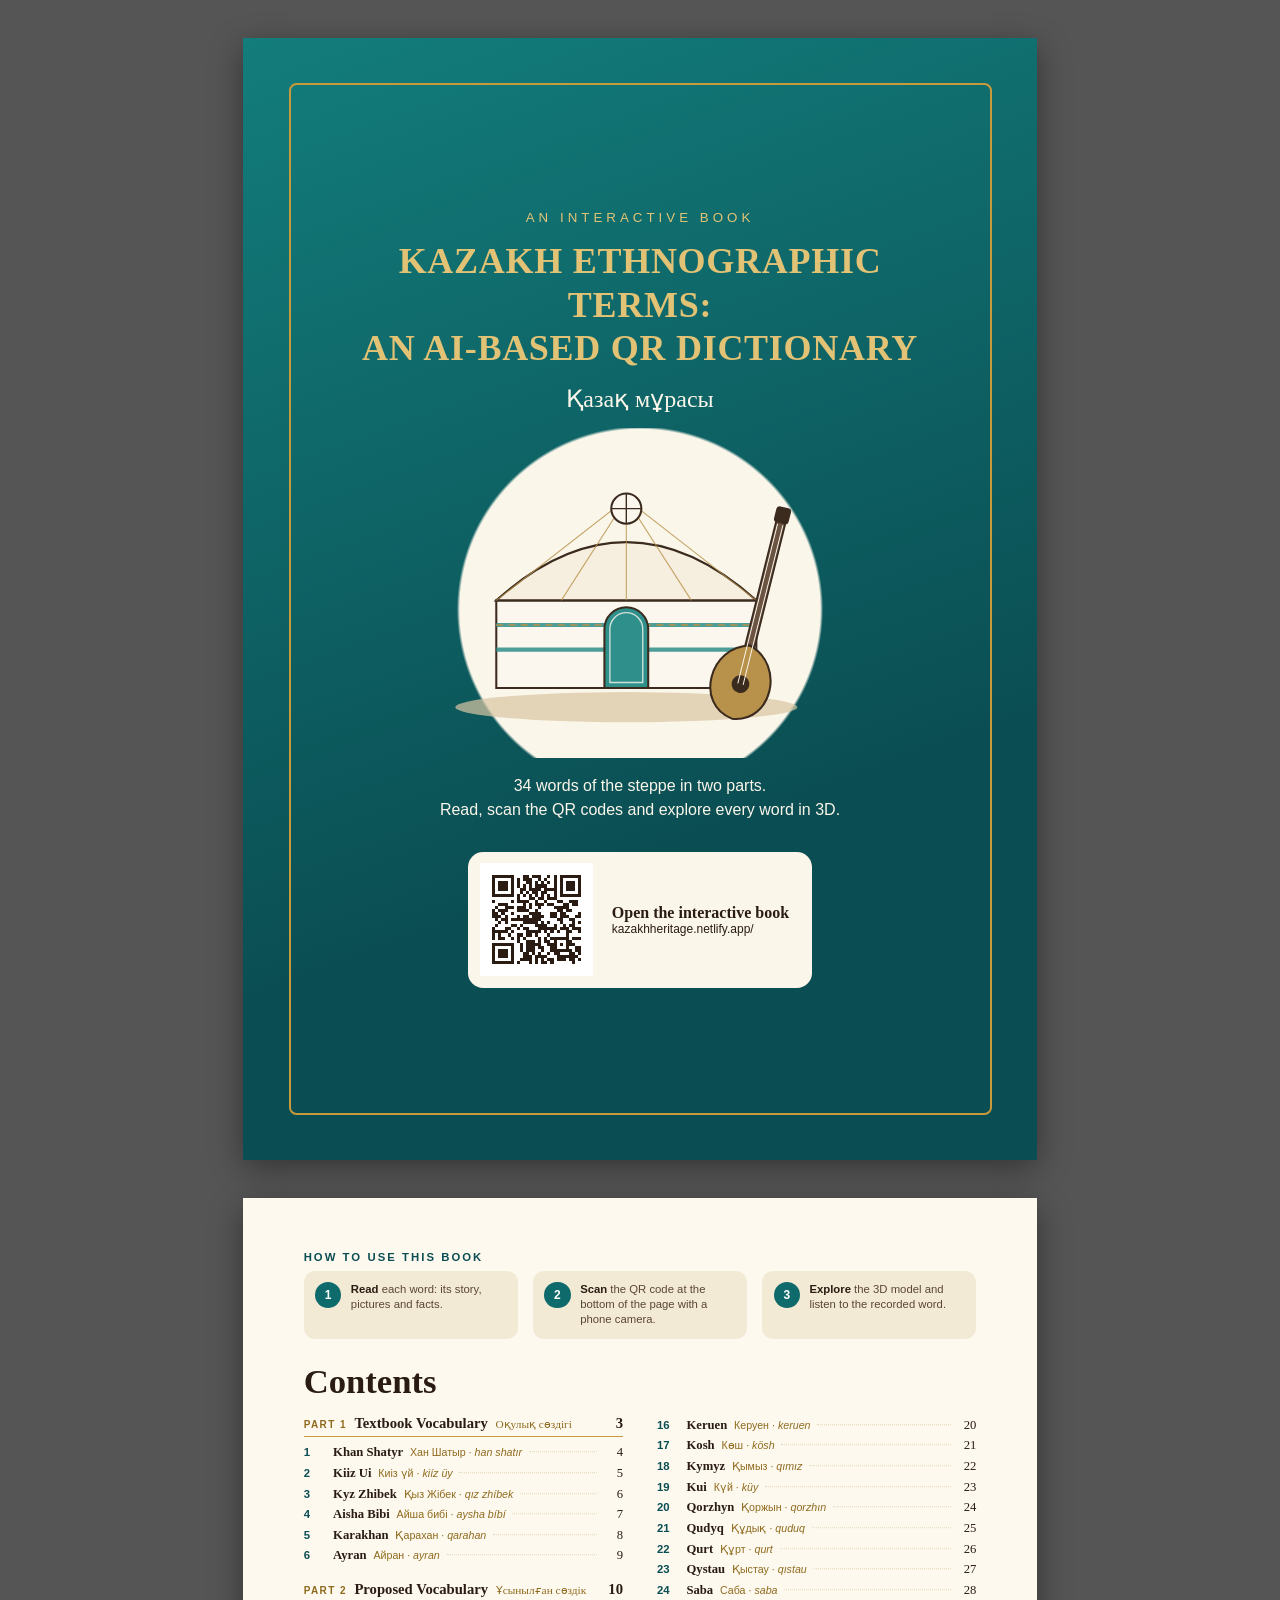
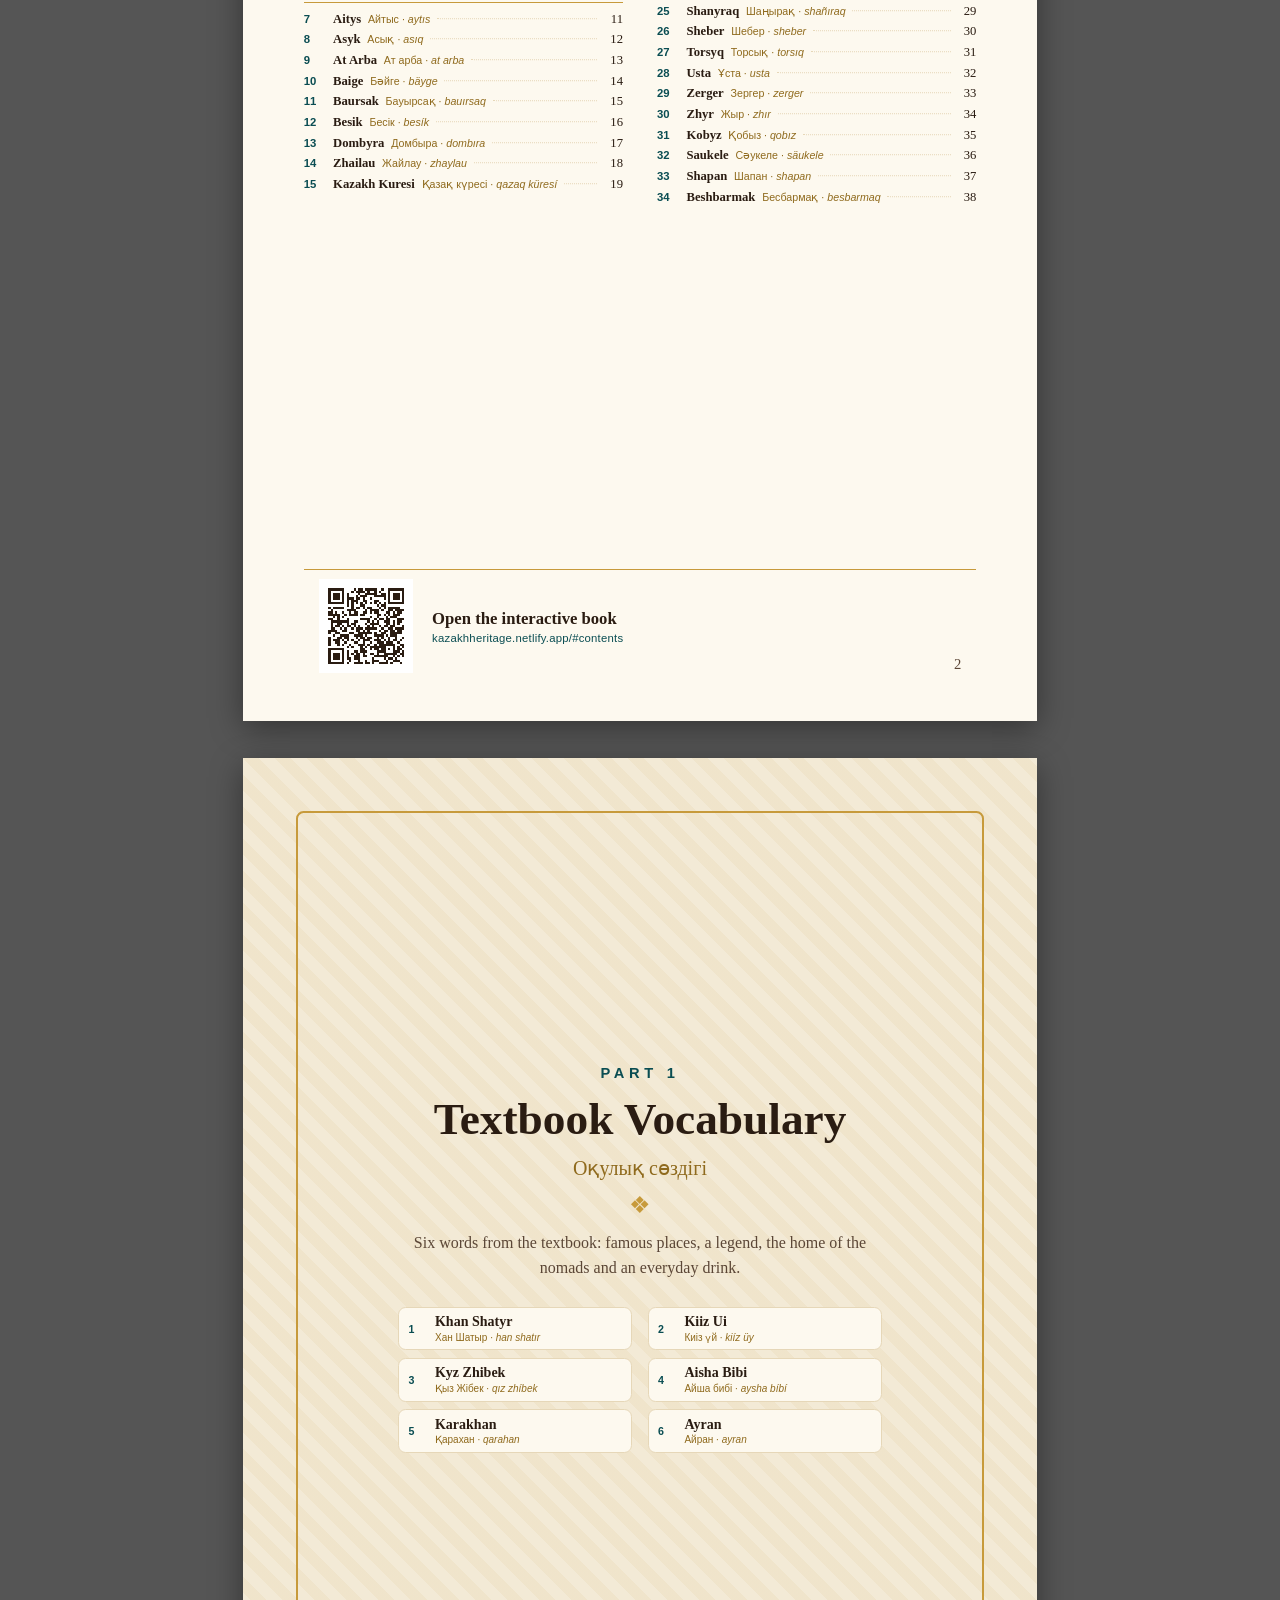
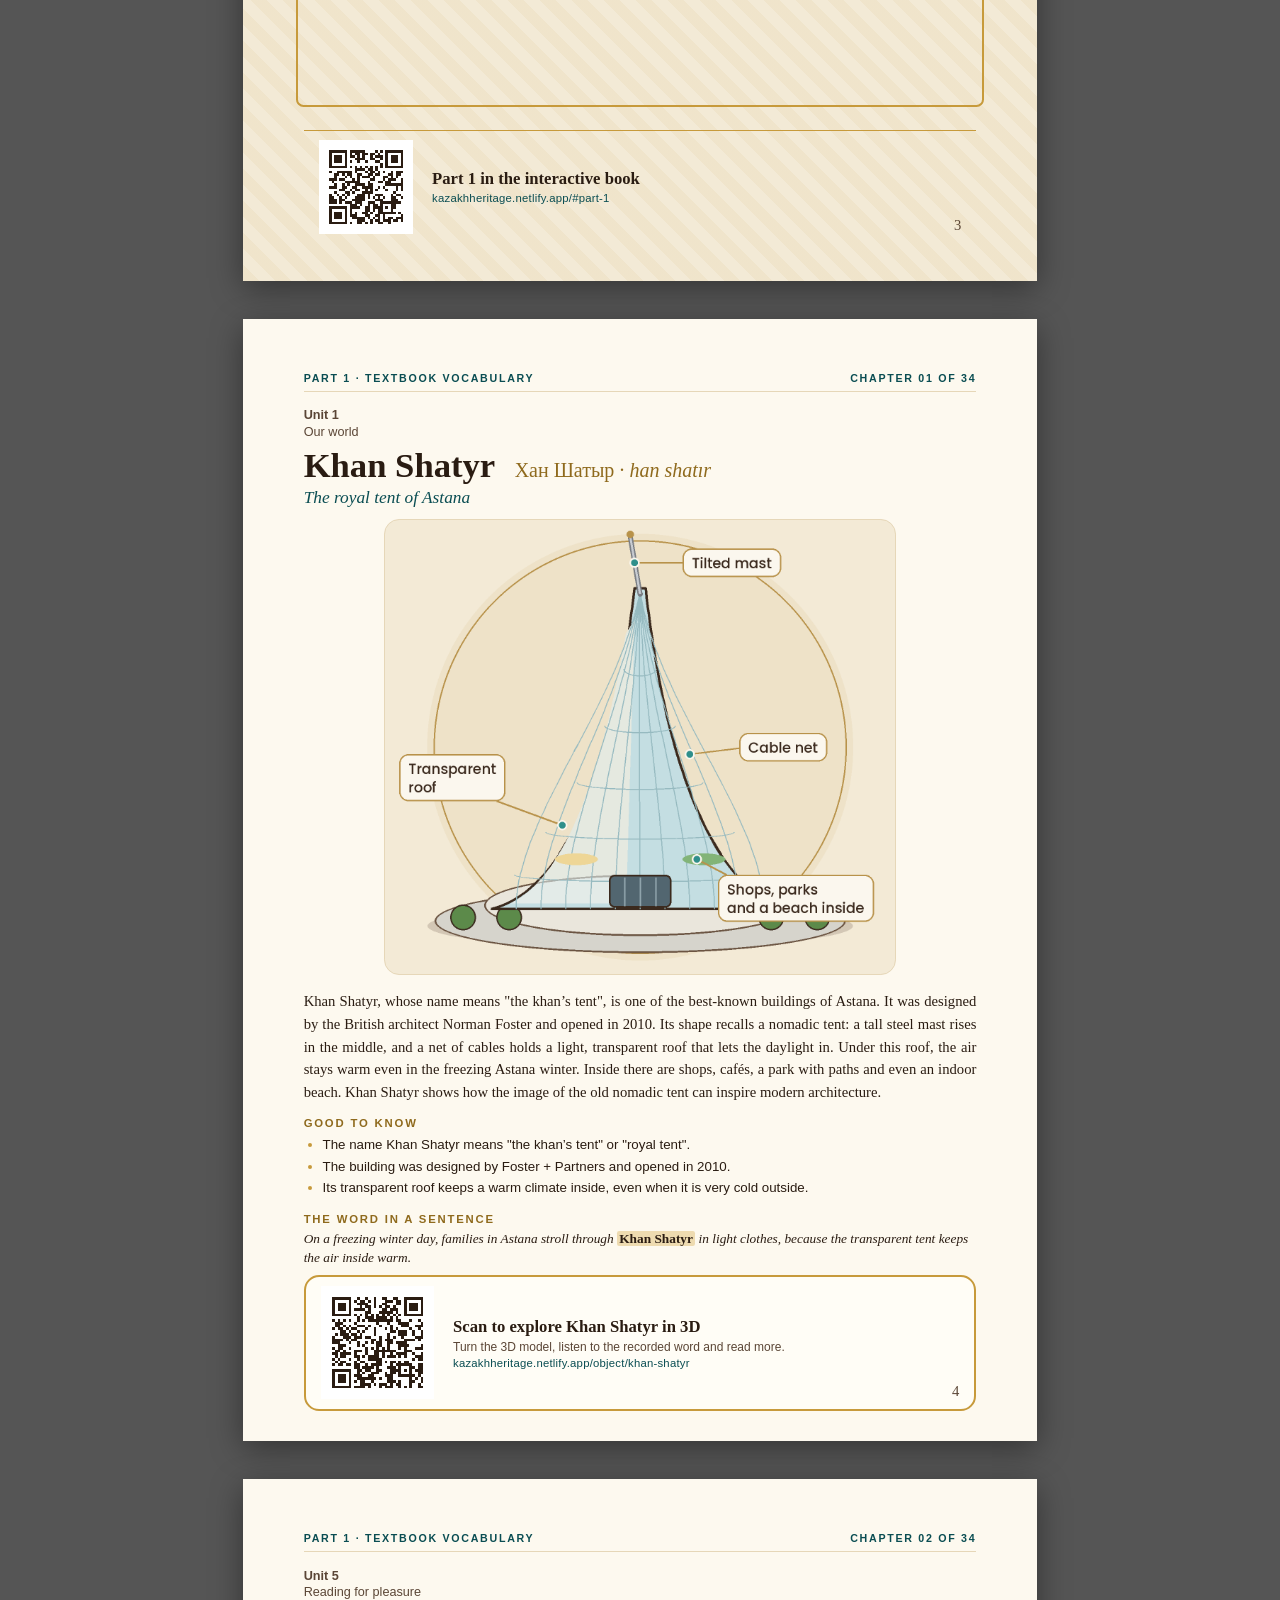
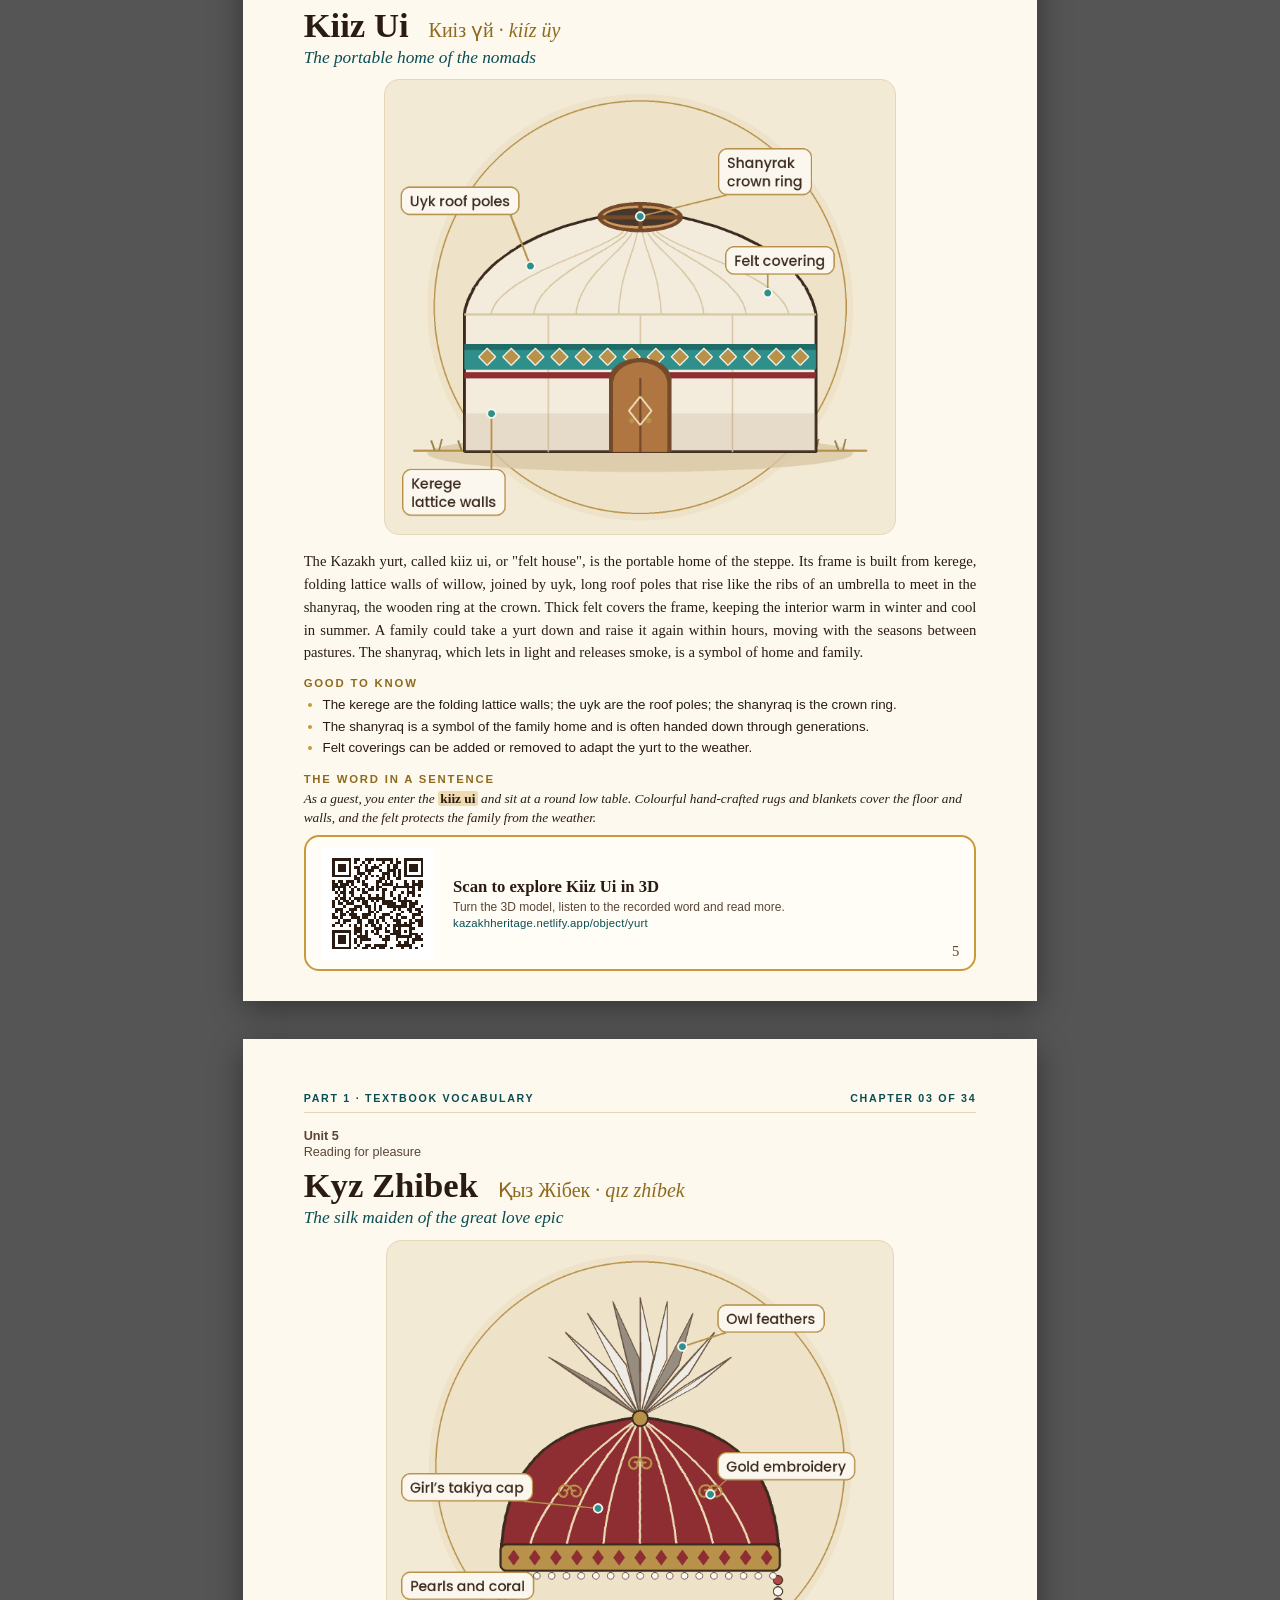
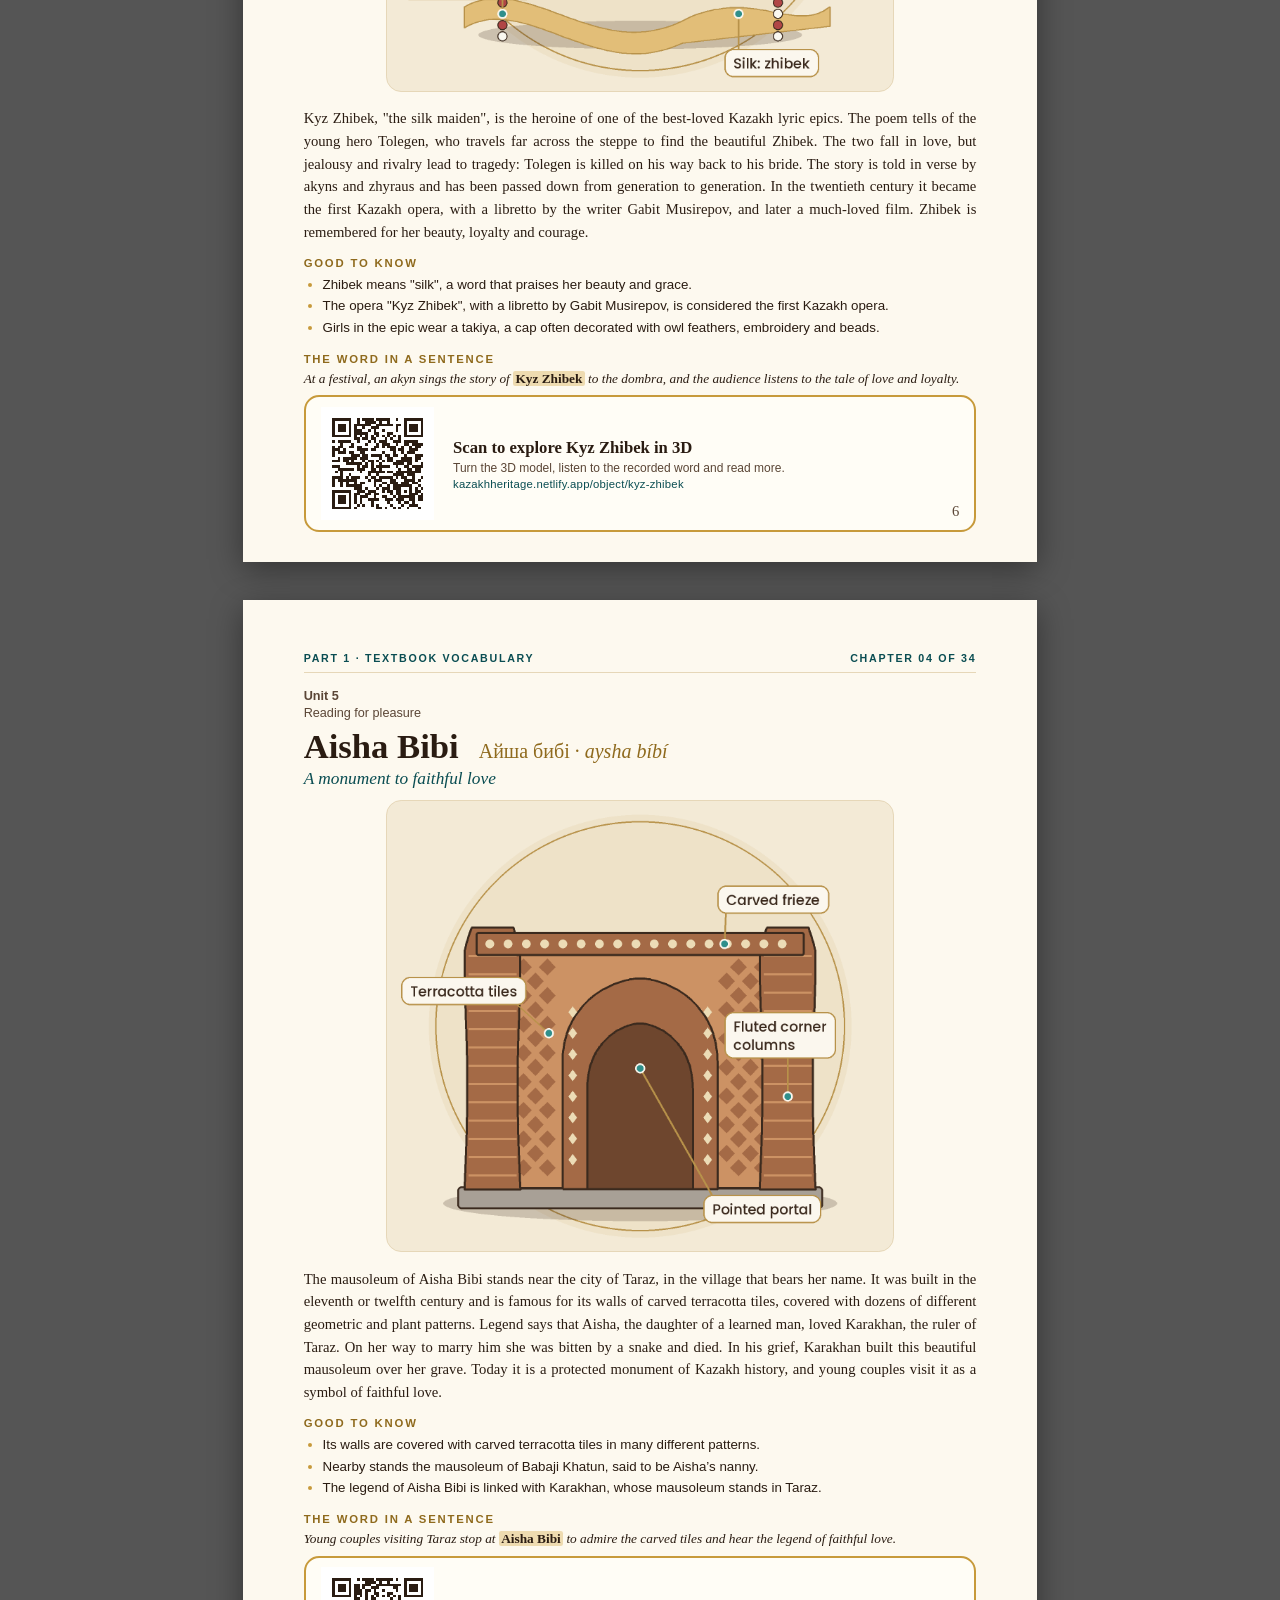
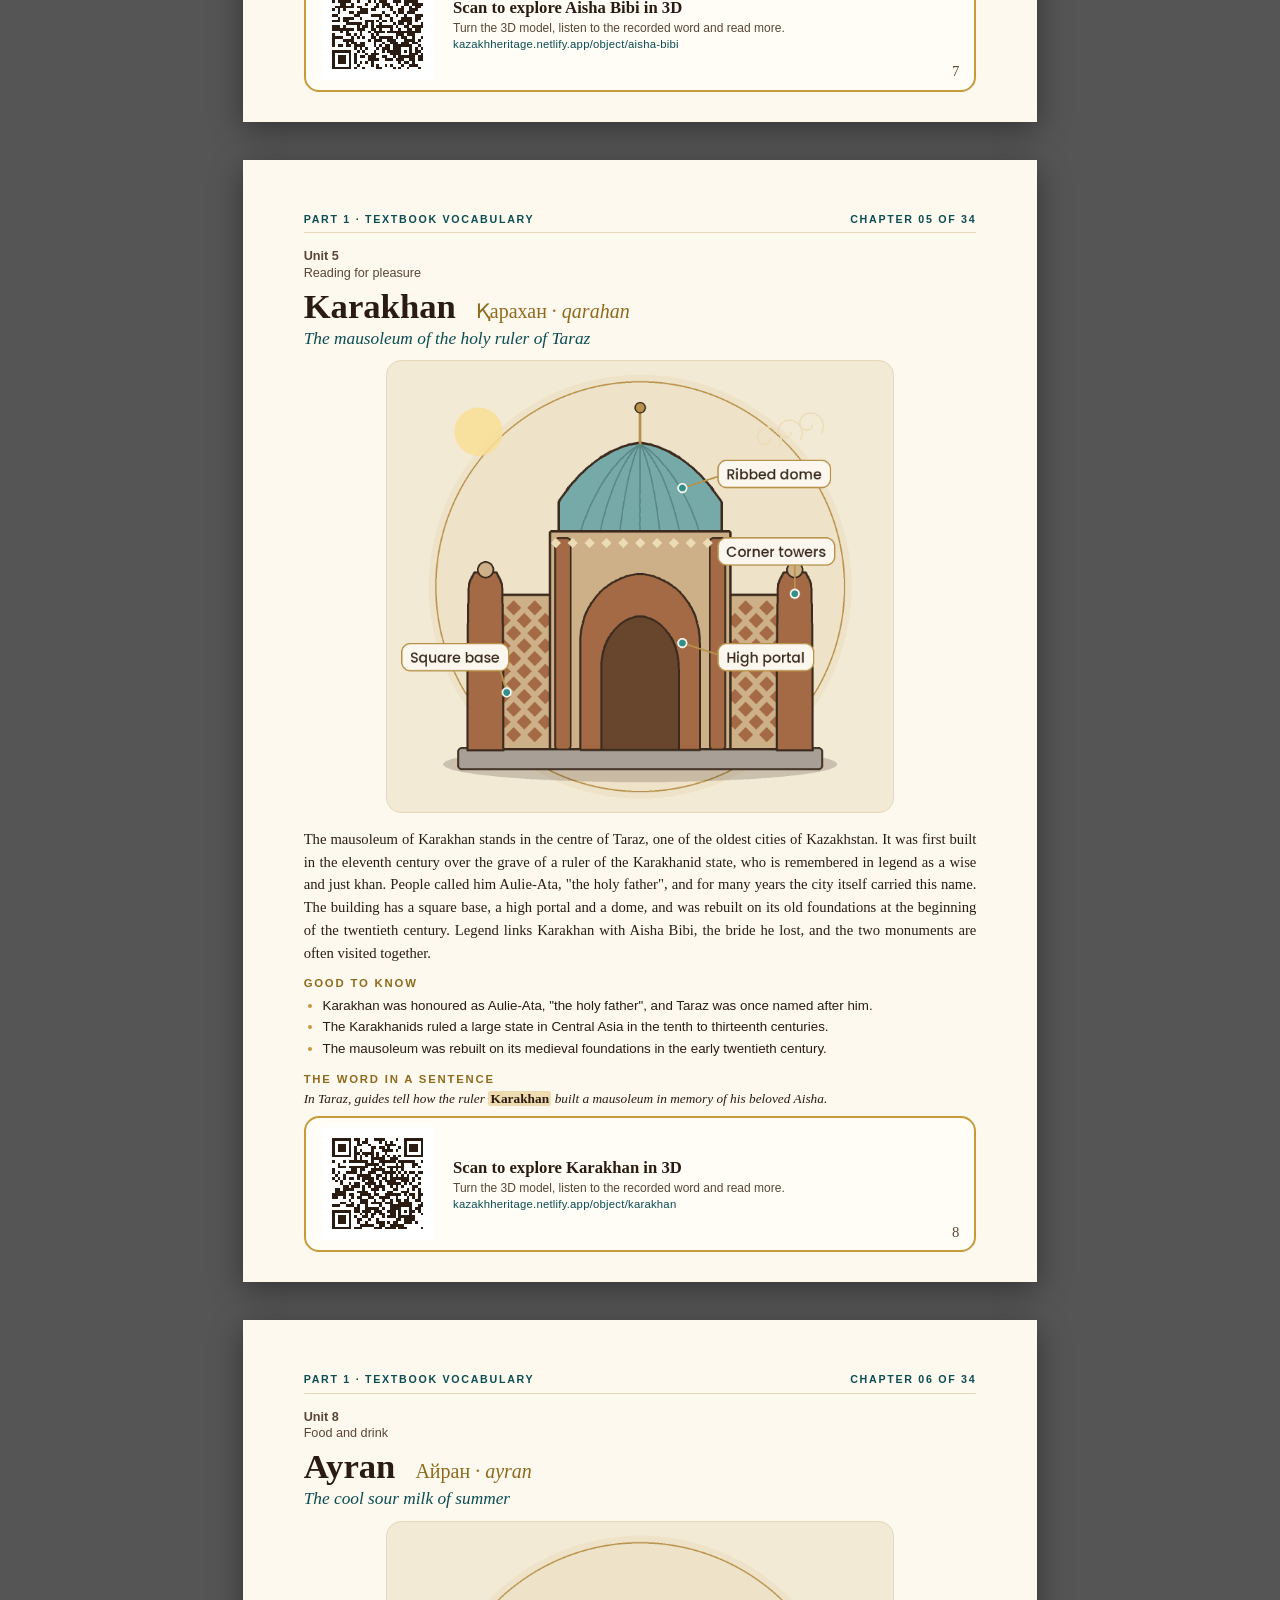
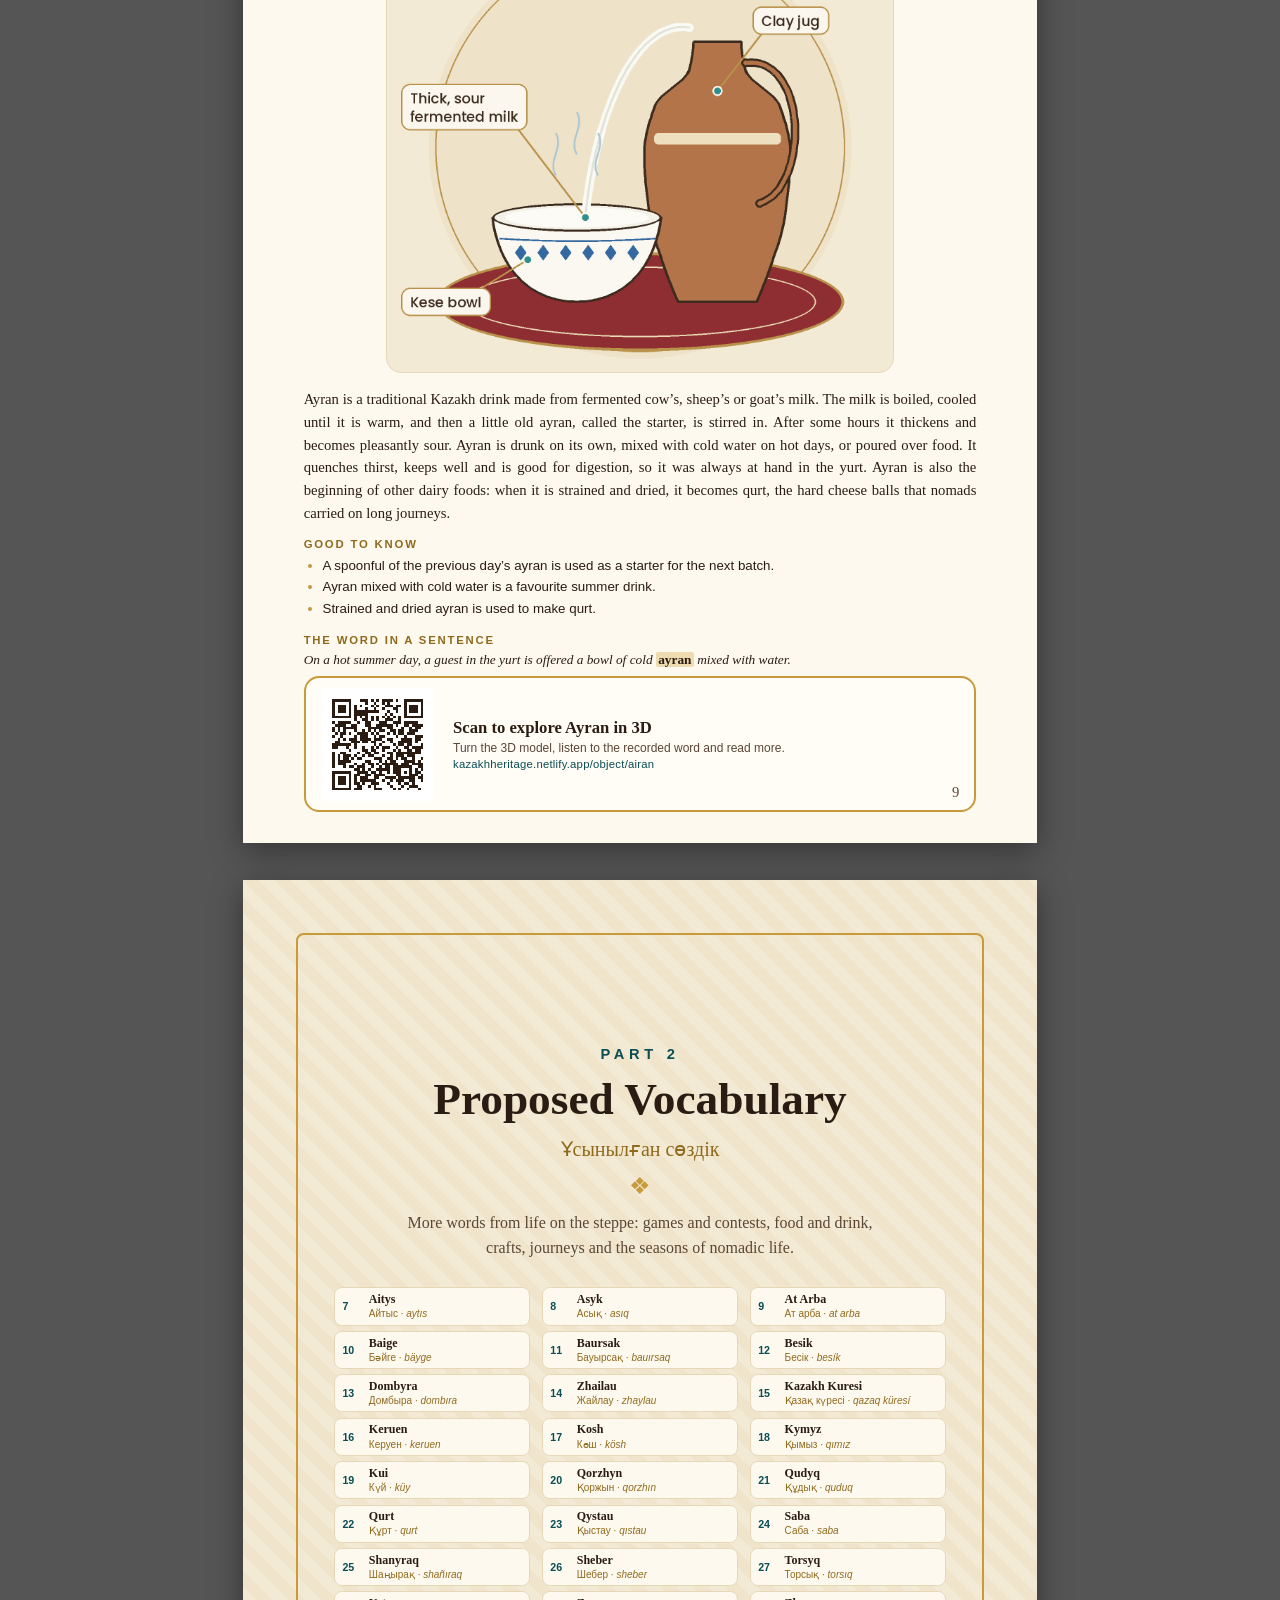
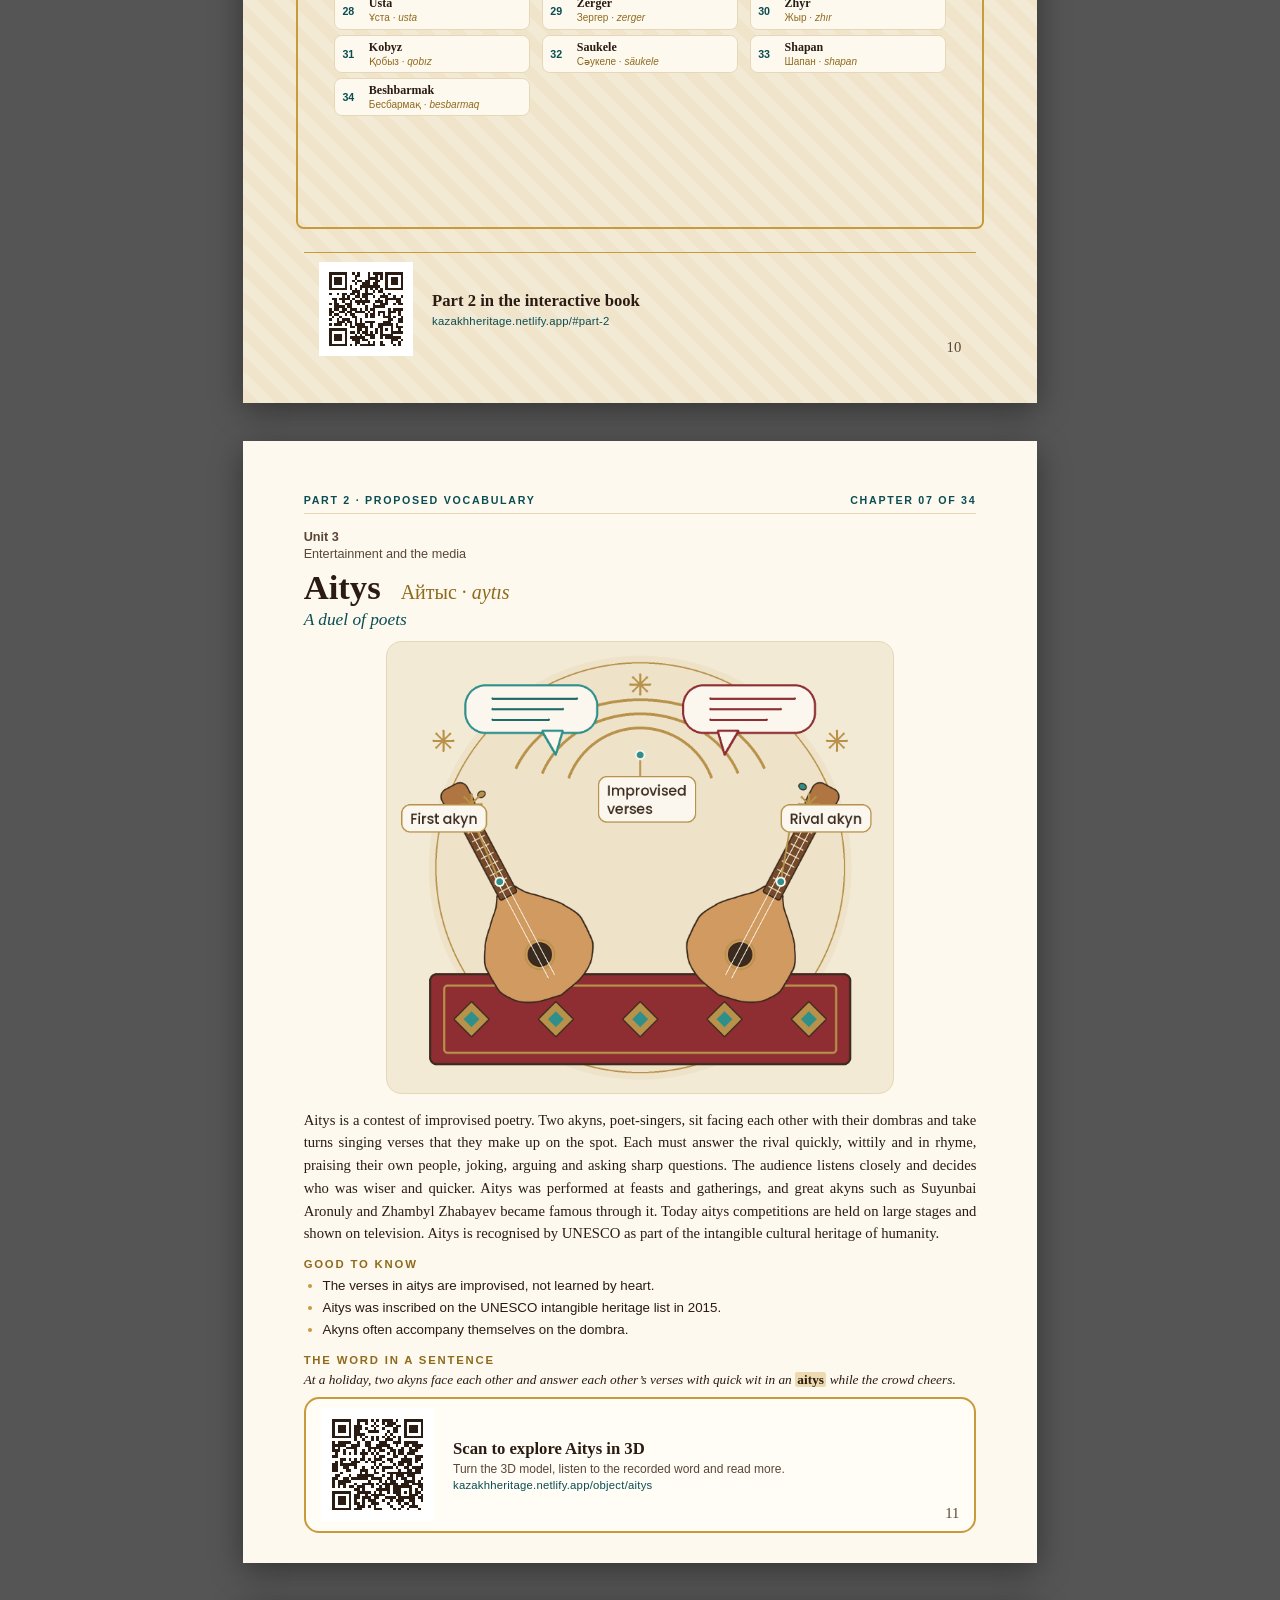
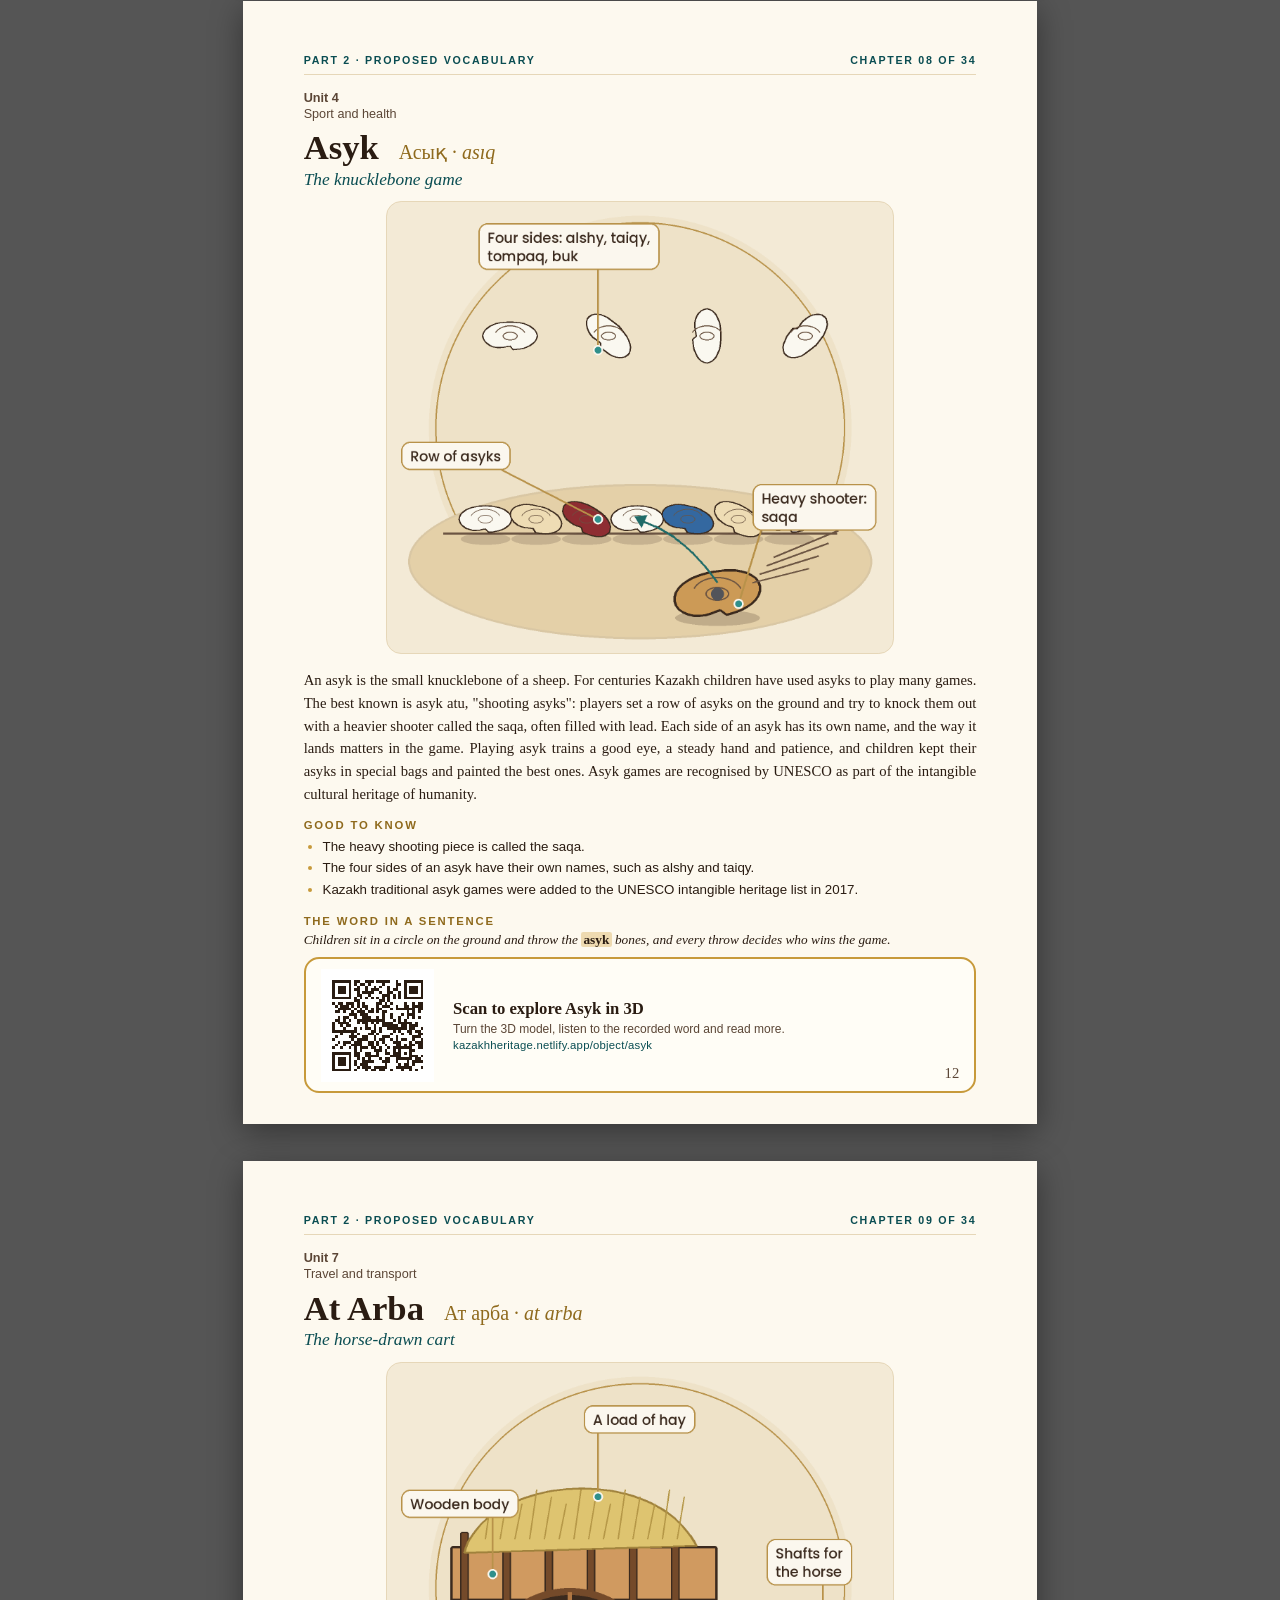
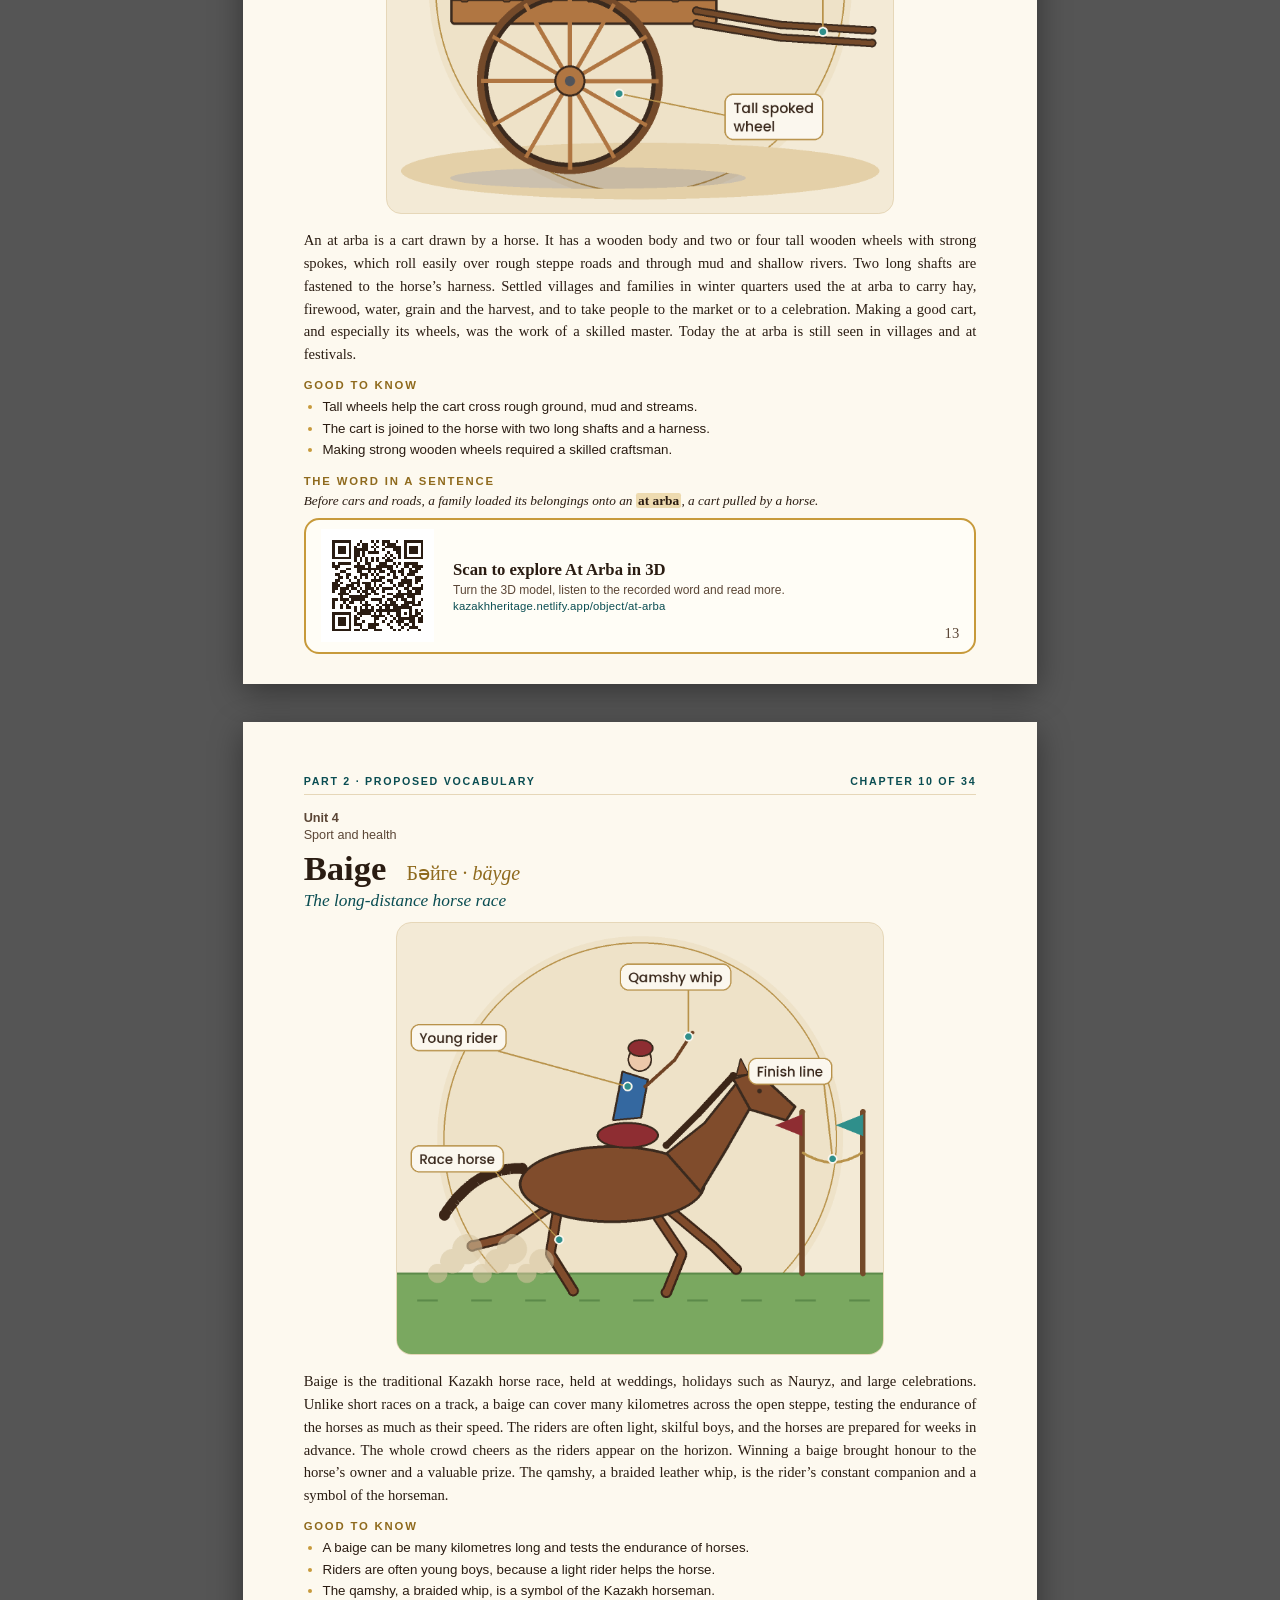
==== commit a4972e42: "Add Unit labels for 24 more chapters to the printable book Co-Authored-By: Claude Sonnet 5.5 <norepl" ====
--- a/print/book.html
+++ b/print/book.html
@@ -232,7 +232,7 @@
 <section class="page chapter">
     <div class="body">
       <header class="ch-top"><span>Part 2 · Proposed Vocabulary</span><span>Chapter 07 of 34</span></header>
-      
+      <p class="unit"><b>Unit 3</b><br>Entertainment and the media</p>
       <h2 class="title">Aitys <span class="native"><span lang="kk">Айтыс</span> · <i>aytıs</i></span></h2>
       <p class="subtitle">A duel of poets</p>
       <figure class="pic"><img src="images/aitys.png" alt="Illustration: Aitys"></figure>
@@ -253,7 +253,7 @@
 <section class="page chapter">
     <div class="body">
       <header class="ch-top"><span>Part 2 · Proposed Vocabulary</span><span>Chapter 08 of 34</span></header>
-      
+      <p class="unit"><b>Unit 4</b><br>Sport and health</p>
       <h2 class="title">Asyk <span class="native"><span lang="kk">Асық</span> · <i>asıq</i></span></h2>
       <p class="subtitle">The knucklebone game</p>
       <figure class="pic"><img src="images/asyk.png" alt="Illustration: Asyk"></figure>
@@ -274,7 +274,7 @@
 <section class="page chapter">
     <div class="body">
       <header class="ch-top"><span>Part 2 · Proposed Vocabulary</span><span>Chapter 09 of 34</span></header>
-      
+      <p class="unit"><b>Unit 7</b><br>Travel and transport</p>
       <h2 class="title">At Arba <span class="native"><span lang="kk">Ат арба</span> · <i>at arba</i></span></h2>
       <p class="subtitle">The horse-drawn cart</p>
       <figure class="pic"><img src="images/at-arba.png" alt="Illustration: At Arba"></figure>
@@ -295,7 +295,7 @@
 <section class="page chapter">
     <div class="body">
       <header class="ch-top"><span>Part 2 · Proposed Vocabulary</span><span>Chapter 10 of 34</span></header>
-      
+      <p class="unit"><b>Unit 4</b><br>Sport and health</p>
       <h2 class="title">Baige <span class="native"><span lang="kk">Бәйге</span> · <i>bäyge</i></span></h2>
       <p class="subtitle">The long-distance horse race</p>
       <figure class="pic"><img src="images/baige.png" alt="Illustration: Baige"></figure>
@@ -316,7 +316,7 @@
 <section class="page chapter">
     <div class="body">
       <header class="ch-top"><span>Part 2 · Proposed Vocabulary</span><span>Chapter 11 of 34</span></header>
-      
+      <p class="unit"><b>Unit 8</b><br>Food and drink</p>
       <h2 class="title">Baursak <span class="native"><span lang="kk">Бауырсақ</span> · <i>bauırsaq</i></span></h2>
       <p class="subtitle">Golden bread of the dastarkhan</p>
       <figure class="pic"><img src="images/baursak.png" alt="Illustration: Baursak"></figure>
@@ -337,7 +337,7 @@
 <section class="page chapter">
     <div class="body">
       <header class="ch-top"><span>Part 2 · Proposed Vocabulary</span><span>Chapter 12 of 34</span></header>
-      
+      <p class="unit"><b>Unit 1</b><br>Our world</p>
       <h2 class="title">Besik <span class="native"><span lang="kk">Бесік</span> · <i>besík</i></span></h2>
       <p class="subtitle">The cradle that welcomes a child</p>
       <figure class="pic"><img src="images/besik.png" alt="Illustration: Besik"></figure>
@@ -358,7 +358,7 @@
 <section class="page chapter">
     <div class="body">
       <header class="ch-top"><span>Part 2 · Proposed Vocabulary</span><span>Chapter 13 of 34</span></header>
-      
+      <p class="unit"><b>Unit 1</b><br>Our world</p>
       <h2 class="title">Dombyra <span class="native"><span lang="kk">Домбыра</span> · <i>dombıra</i></span></h2>
       <p class="subtitle">The two-string voice of the steppe</p>
       <figure class="pic"><img src="images/dombra.png" alt="Illustration: Dombyra"></figure>
@@ -379,7 +379,7 @@
 <section class="page chapter">
     <div class="body">
       <header class="ch-top"><span>Part 2 · Proposed Vocabulary</span><span>Chapter 14 of 34</span></header>
-      
+      <p class="unit"><b>Unit 6</b><br>The Natural World</p>
       <h2 class="title">Zhailau <span class="native"><span lang="kk">Жайлау</span> · <i>zhaylau</i></span></h2>
       <p class="subtitle">The green summer pasture</p>
       <figure class="pic"><img src="images/zhailau.png" alt="Illustration: Zhailau"></figure>
@@ -400,7 +400,7 @@
 <section class="page chapter">
     <div class="body">
       <header class="ch-top"><span>Part 2 · Proposed Vocabulary</span><span>Chapter 15 of 34</span></header>
-      
+      <p class="unit"><b>Unit 4</b><br>Sport and health</p>
       <h2 class="title">Kazakh Kuresi <span class="native"><span lang="kk">Қазақ күресі</span> · <i>qazaq küresí</i></span></h2>
       <p class="subtitle">The wrestling of the steppe</p>
       <figure class="pic"><img src="images/kazakh-kuresi.png" alt="Illustration: Kazakh Kuresi"></figure>
@@ -421,7 +421,7 @@
 <section class="page chapter">
     <div class="body">
       <header class="ch-top"><span>Part 2 · Proposed Vocabulary</span><span>Chapter 16 of 34</span></header>
-      
+      <p class="unit"><b>Unit 7</b><br>Travel and transport</p>
       <h2 class="title">Keruen <span class="native"><span lang="kk">Керуен</span> · <i>keruen</i></span></h2>
       <p class="subtitle">The camel caravan of the Silk Road</p>
       <figure class="pic"><img src="images/keruen.png" alt="Illustration: Keruen"></figure>
@@ -442,7 +442,7 @@
 <section class="page chapter">
     <div class="body">
       <header class="ch-top"><span>Part 2 · Proposed Vocabulary</span><span>Chapter 17 of 34</span></header>
-      
+      <p class="unit"><b>Unit 7</b><br>Travel and transport</p>
       <h2 class="title">Kosh <span class="native"><span lang="kk">Көш</span> · <i>kösh</i></span></h2>
       <p class="subtitle">The great seasonal move</p>
       <figure class="pic"><img src="images/kosh.png" alt="Illustration: Kosh"></figure>
@@ -463,7 +463,7 @@
 <section class="page chapter">
     <div class="body">
       <header class="ch-top"><span>Part 2 · Proposed Vocabulary</span><span>Chapter 18 of 34</span></header>
-      
+      <p class="unit"><b>Unit 8</b><br>Food and drink</p>
       <h2 class="title">Kymyz <span class="native"><span lang="kk">Қымыз</span> · <i>qımız</i></span></h2>
       <p class="subtitle">The fermented mare’s milk</p>
       <figure class="pic"><img src="images/kymyz.png" alt="Illustration: Kymyz"></figure>
@@ -484,7 +484,7 @@
 <section class="page chapter">
     <div class="body">
       <header class="ch-top"><span>Part 2 · Proposed Vocabulary</span><span>Chapter 19 of 34</span></header>
-      
+      <p class="unit"><b>Unit 3</b><br>Entertainment and the media</p>
       <h2 class="title">Kui <span class="native"><span lang="kk">Күй</span> · <i>küy</i></span></h2>
       <p class="subtitle">A story told without words</p>
       <figure class="pic"><img src="images/kui.png" alt="Illustration: Kui"></figure>
@@ -505,7 +505,7 @@
 <section class="page chapter">
     <div class="body">
       <header class="ch-top"><span>Part 2 · Proposed Vocabulary</span><span>Chapter 20 of 34</span></header>
-      
+      <p class="unit"><b>Unit 2</b><br>Daily life and shopping</p>
       <h2 class="title">Qorzhyn <span class="native"><span lang="kk">Қоржын</span> · <i>qorzhın</i></span></h2>
       <p class="subtitle">The double saddlebag</p>
       <figure class="pic"><img src="images/qorzhyn.png" alt="Illustration: Qorzhyn"></figure>
@@ -526,7 +526,7 @@
 <section class="page chapter">
     <div class="body">
       <header class="ch-top"><span>Part 2 · Proposed Vocabulary</span><span>Chapter 21 of 34</span></header>
-      
+      <p class="unit"><b>Unit 6</b><br>The Natural World</p>
       <h2 class="title">Qudyq <span class="native"><span lang="kk">Құдық</span> · <i>quduq</i></span></h2>
       <p class="subtitle">The well that gives life</p>
       <figure class="pic"><img src="images/qudyq.png" alt="Illustration: Qudyq"></figure>
@@ -547,7 +547,7 @@
 <section class="page chapter">
     <div class="body">
       <header class="ch-top"><span>Part 2 · Proposed Vocabulary</span><span>Chapter 22 of 34</span></header>
-      
+      <p class="unit"><b>Unit 8</b><br>Food and drink</p>
       <h2 class="title">Qurt <span class="native"><span lang="kk">Құрт</span> · <i>qurt</i></span></h2>
       <p class="subtitle">The dried cheese of the road</p>
       <figure class="pic"><img src="images/qurt.png" alt="Illustration: Qurt"></figure>
@@ -568,7 +568,7 @@
 <section class="page chapter">
     <div class="body">
       <header class="ch-top"><span>Part 2 · Proposed Vocabulary</span><span>Chapter 23 of 34</span></header>
-      
+      <p class="unit"><b>Unit 6</b><br>The Natural World</p>
       <h2 class="title">Qystau <span class="native"><span lang="kk">Қыстау</span> · <i>qıstau</i></span></h2>
       <p class="subtitle">The sheltered winter home</p>
       <figure class="pic"><img src="images/qystau.png" alt="Illustration: Qystau"></figure>
@@ -589,7 +589,7 @@
 <section class="page chapter">
     <div class="body">
       <header class="ch-top"><span>Part 2 · Proposed Vocabulary</span><span>Chapter 24 of 34</span></header>
-      
+      <p class="unit"><b>Unit 2</b><br>Daily life and shopping</p>
       <h2 class="title">Saba <span class="native"><span lang="kk">Саба</span> · <i>saba</i></span></h2>
       <p class="subtitle">The leather vessel for kymyz</p>
       <figure class="pic"><img src="images/saba.png" alt="Illustration: Saba"></figure>
@@ -610,7 +610,7 @@
 <section class="page chapter">
     <div class="body">
       <header class="ch-top"><span>Part 2 · Proposed Vocabulary</span><span>Chapter 25 of 34</span></header>
-      
+      <p class="unit"><b>Unit 1</b><br>Our world</p>
       <h2 class="title">Shanyraq <span class="native"><span lang="kk">Шаңырақ</span> · <i>shañıraq</i></span></h2>
       <p class="subtitle">The crown of the yurt</p>
       <figure class="pic"><img src="images/shanyraq.png" alt="Illustration: Shanyraq"></figure>
@@ -631,7 +631,7 @@
 <section class="page chapter">
     <div class="body">
       <header class="ch-top"><span>Part 2 · Proposed Vocabulary</span><span>Chapter 26 of 34</span></header>
-      
+      <p class="unit"><b>Unit 9</b><br>The world of work</p>
       <h2 class="title">Sheber <span class="native"><span lang="kk">Шебер</span> · <i>sheber</i></span></h2>
       <p class="subtitle">The master craftsman</p>
       <figure class="pic"><img src="images/sheber.png" alt="Illustration: Sheber"></figure>
@@ -652,7 +652,7 @@
 <section class="page chapter">
     <div class="body">
       <header class="ch-top"><span>Part 2 · Proposed Vocabulary</span><span>Chapter 27 of 34</span></header>
-      
+      <p class="unit"><b>Unit 2</b><br>Daily life and shopping</p>
       <h2 class="title">Torsyq <span class="native"><span lang="kk">Торсық</span> · <i>torsıq</i></span></h2>
       <p class="subtitle">The leather vessel of the road</p>
       <figure class="pic"><img src="images/torsyk.png" alt="Illustration: Torsyq"></figure>
@@ -673,7 +673,7 @@
 <section class="page chapter">
     <div class="body">
       <header class="ch-top"><span>Part 2 · Proposed Vocabulary</span><span>Chapter 28 of 34</span></header>
-      
+      <p class="unit"><b>Unit 9</b><br>The world of work</p>
       <h2 class="title">Usta <span class="native"><span lang="kk">Ұста</span> · <i>usta</i></span></h2>
       <p class="subtitle">The blacksmith master</p>
       <figure class="pic"><img src="images/usta.png" alt="Illustration: Usta"></figure>
@@ -694,7 +694,7 @@
 <section class="page chapter">
     <div class="body">
       <header class="ch-top"><span>Part 2 · Proposed Vocabulary</span><span>Chapter 29 of 34</span></header>
-      
+      <p class="unit"><b>Unit 9</b><br>The world of work</p>
       <h2 class="title">Zerger <span class="native"><span lang="kk">Зергер</span> · <i>zerger</i></span></h2>
       <p class="subtitle">The silver jeweller</p>
       <figure class="pic"><img src="images/zerger.png" alt="Illustration: Zerger"></figure>
@@ -715,7 +715,7 @@
 <section class="page chapter">
     <div class="body">
       <header class="ch-top"><span>Part 2 · Proposed Vocabulary</span><span>Chapter 30 of 34</span></header>
-      
+      <p class="unit"><b>Unit 3</b><br>Entertainment and the media</p>
       <h2 class="title">Zhyr <span class="native"><span lang="kk">Жыр</span> · <i>zhır</i></span></h2>
       <p class="subtitle">The epic song of heroes</p>
       <figure class="pic"><img src="images/zhyr.png" alt="Illustration: Zhyr"></figure>
